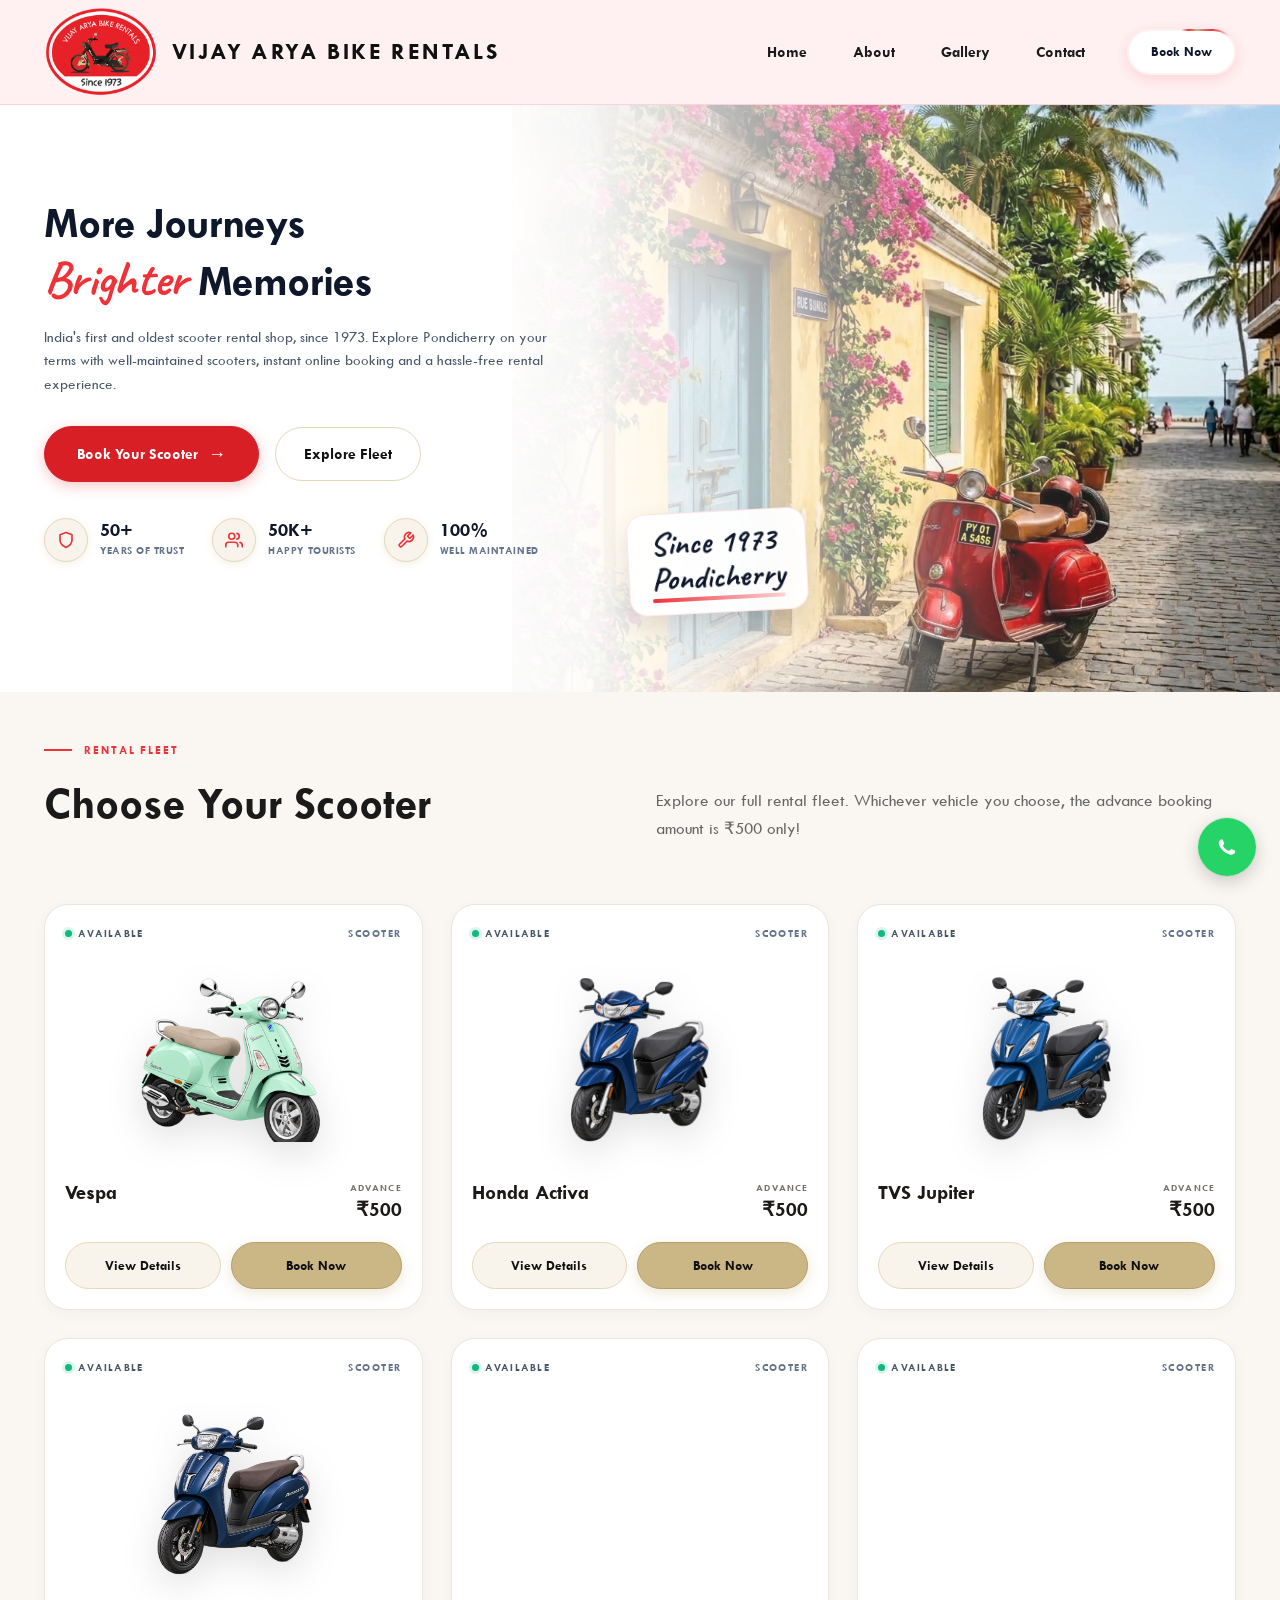
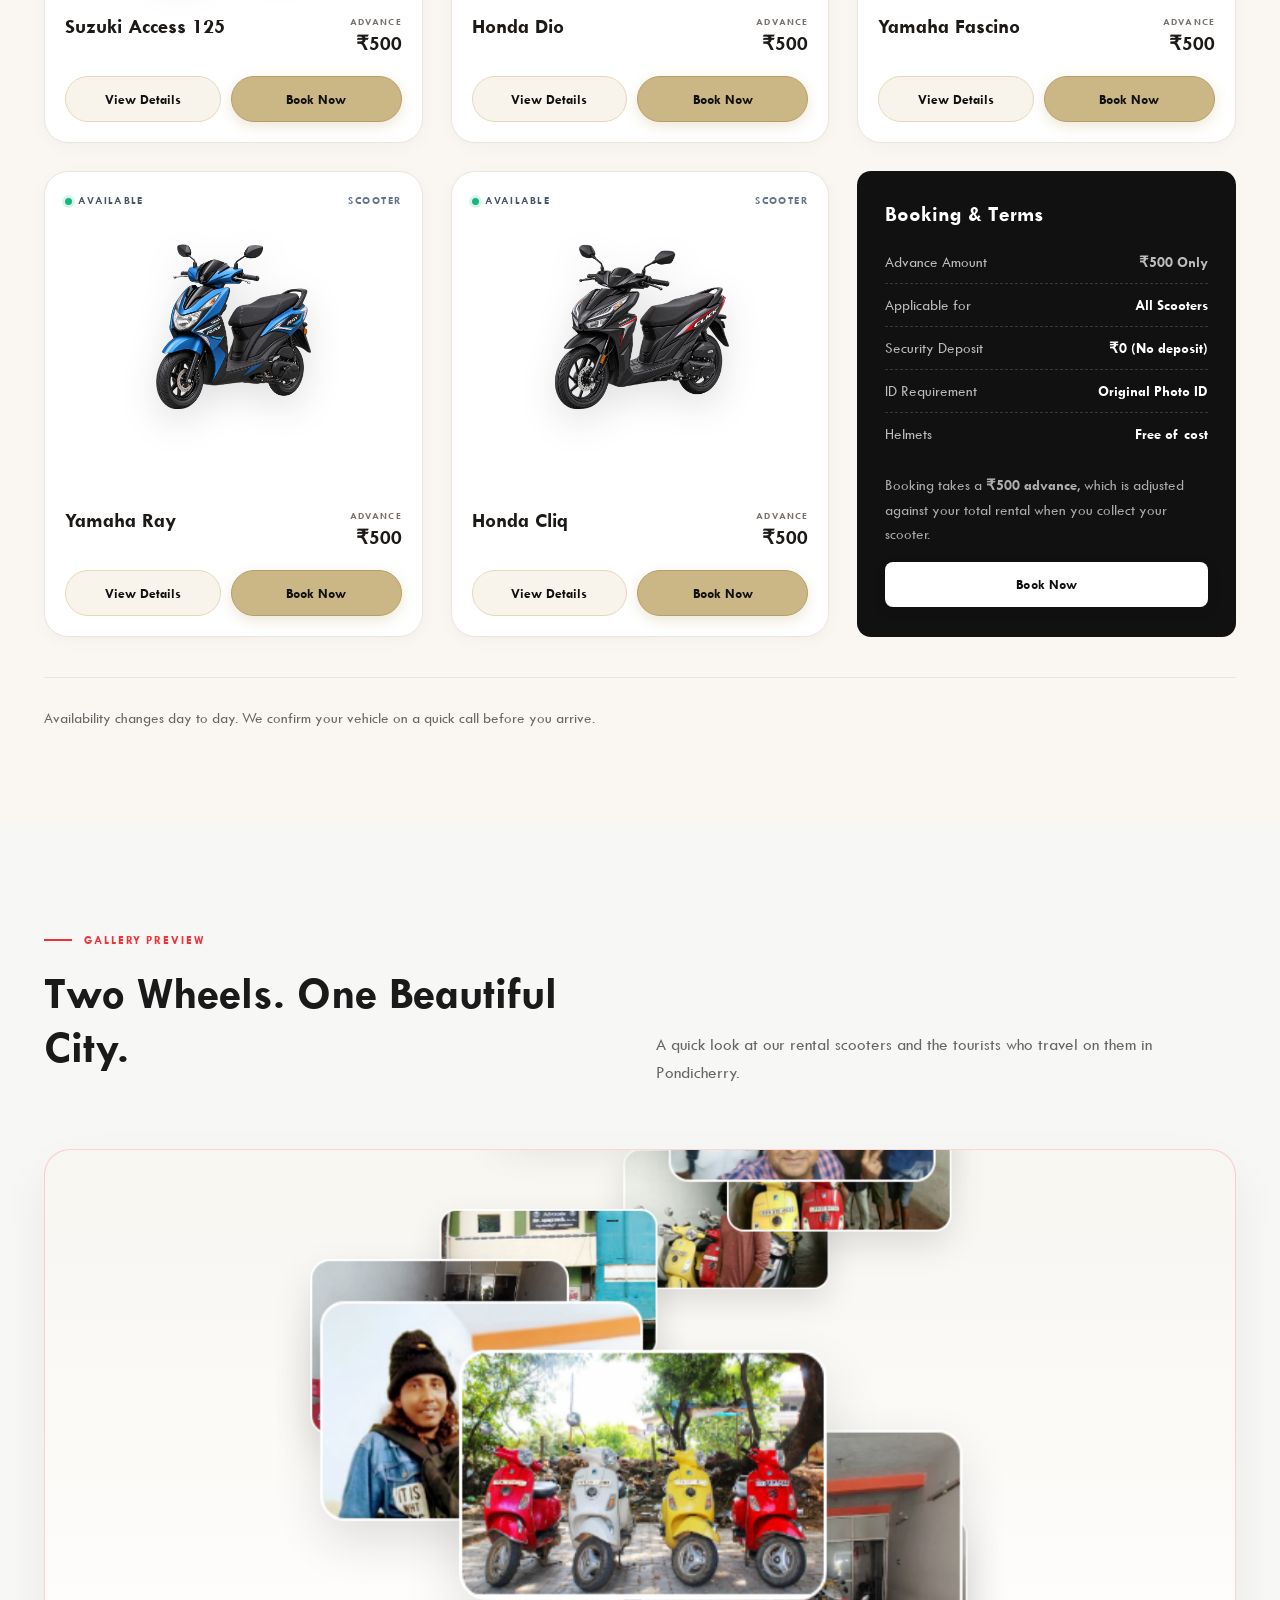
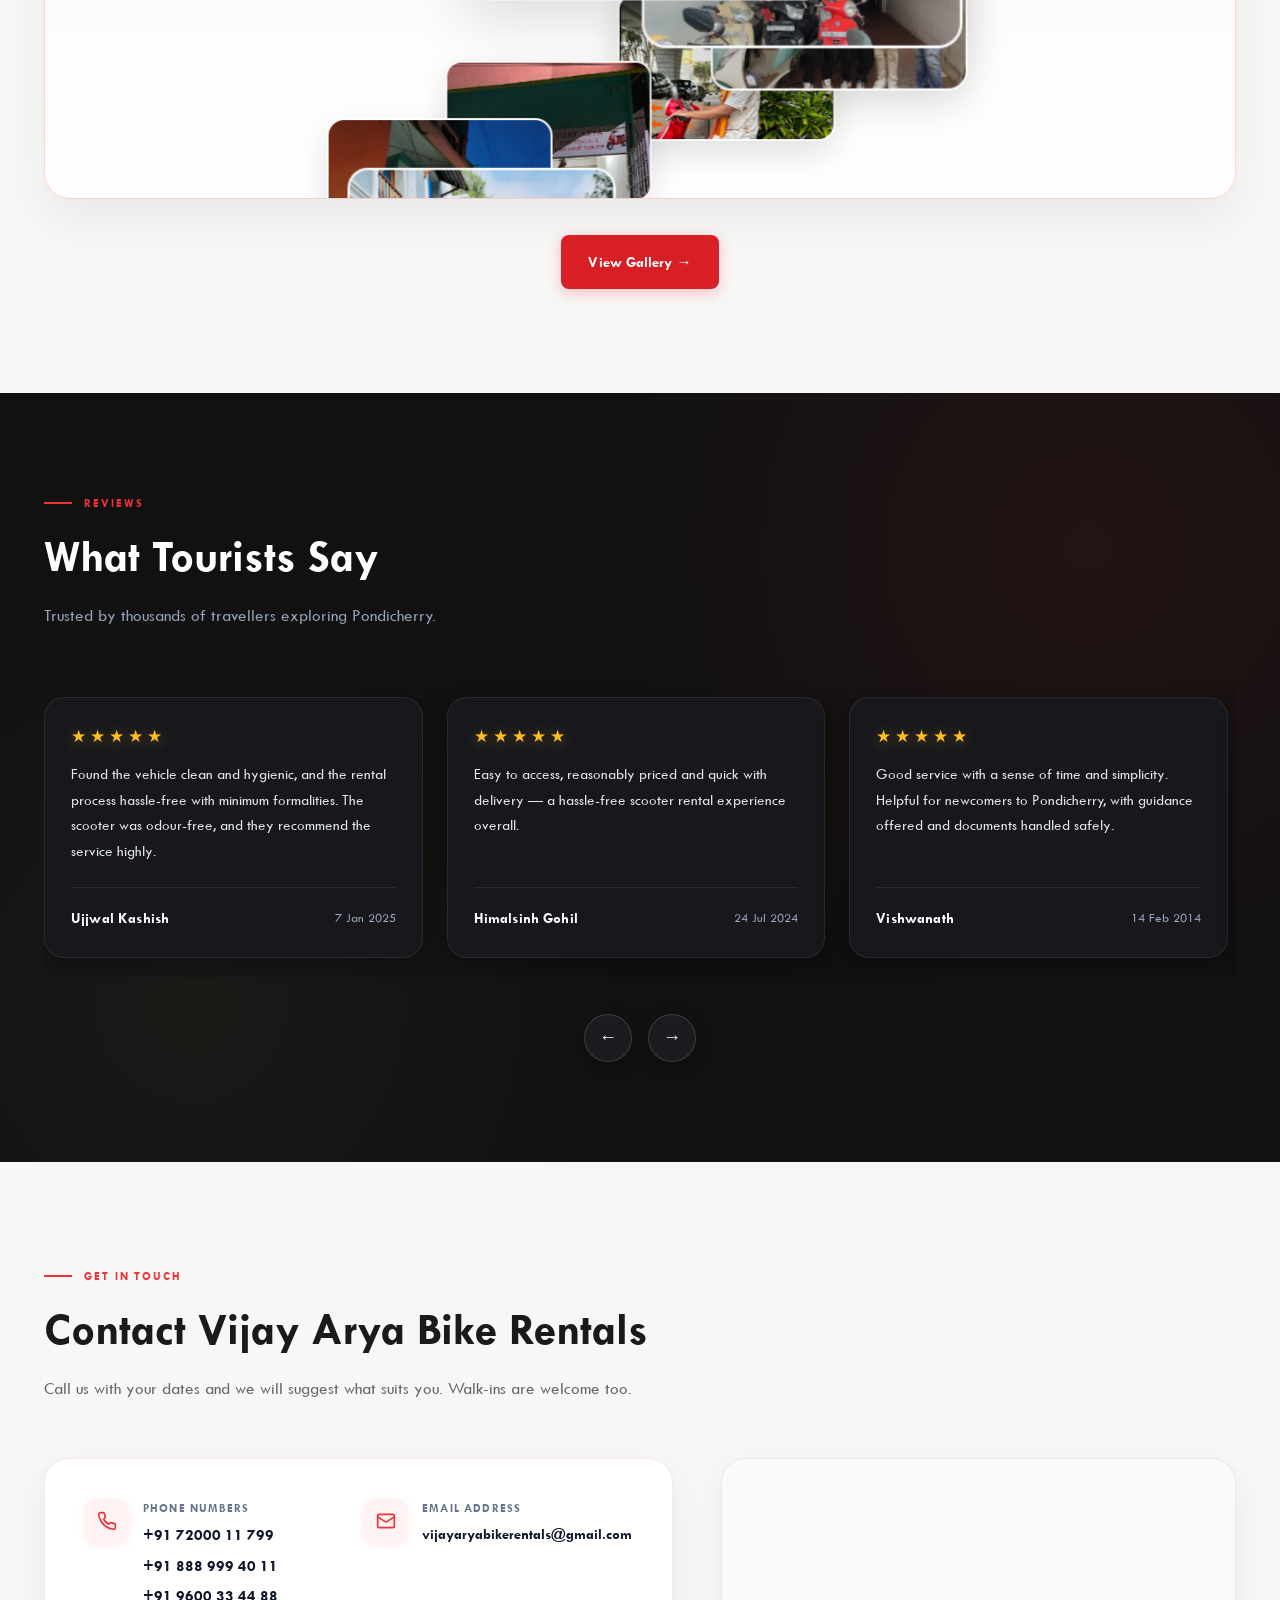
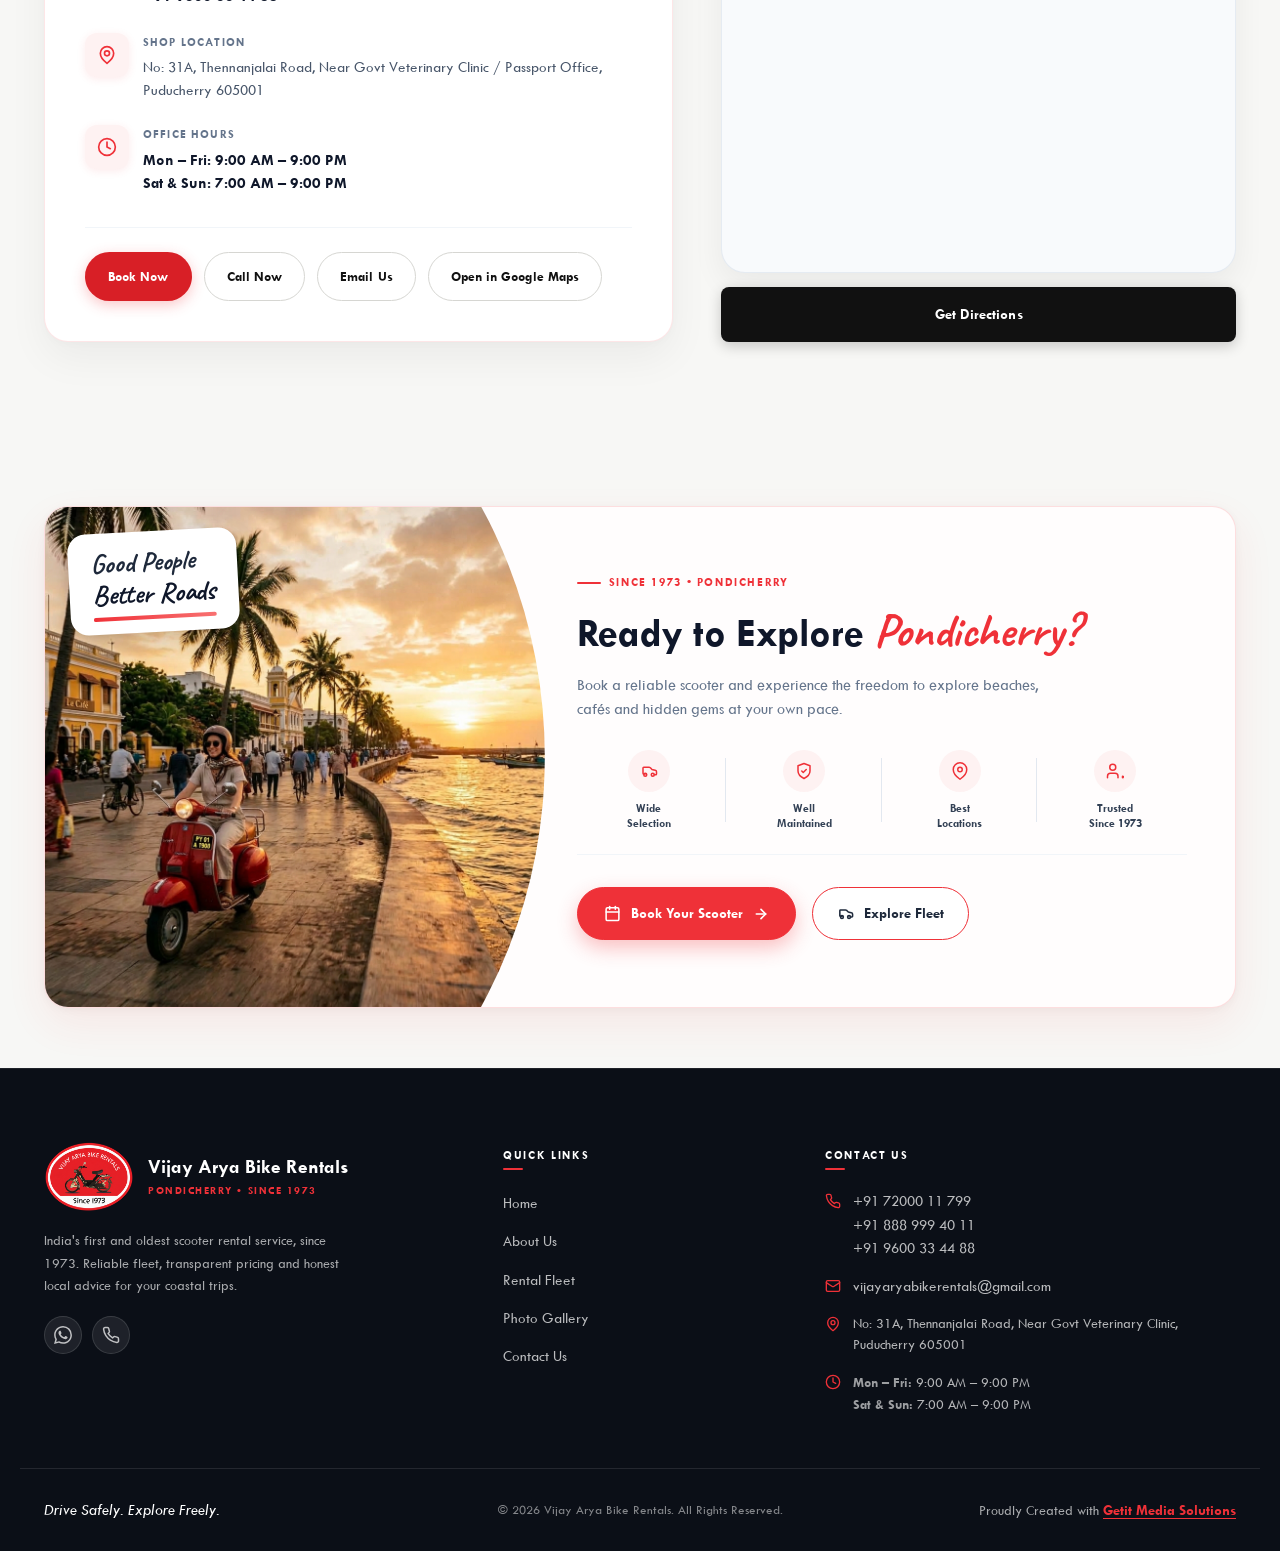
==== index.html @ 71c4e3a9 "conti" ====
<!DOCTYPE html>
<html lang="en">

<head>
  <meta charset="utf-8">
  <meta name="viewport" content="width=device-width, initial-scale=1">
  <title>Vijay Arya Bike Rentals | Scooter Rental in Pondicherry Since 1973</title>
  <meta name="description"
    content="India's first and oldest scooter rental shop, since 1973. Rent well-maintained scooters in Pondicherry with Vijay Arya Bike Rentals — easy rentals, honest rates and local expertise.">
  <meta name="theme-color" content="#EF3138">

  <!-- Favicon: the Vijay Arya logo -->
  <link rel="icon" href="assets/logo/logo.png" type="image/png">
  <link rel="apple-touch-icon" href="assets/logo/logo.png">

  <!-- Open Graph / social -->
  <meta property="og:type" content="website">
  <meta property="og:site_name" content="Vijay Arya Bike Rentals">
  <meta property="og:title" content="Vijay Arya Bike Rentals | Scooter Rental in Pondicherry Since 1973">
  <meta property="og:description"
    content="India's first and oldest scooter rental shop, since 1973. Rent well-maintained scooters in Pondicherry with Vijay Arya Bike Rentals — easy rentals, honest rates and local expertise.">
  <meta property="og:image" content="assets/bikes/2022-06-11.jpg">
  <meta property="og:locale" content="en_IN">
  <meta name="twitter:card" content="summary_large_image">
  <meta name="twitter:title" content="Vijay Arya Bike Rentals | Pondicherry, since 1973">
  <meta name="twitter:description"
    content="Well-maintained scooters for exploring Pondicherry at your own pace.">
  <meta name="twitter:image" content="assets/bikes/2022-06-11.jpg">

  <link rel="preconnect" href="https://fonts.googleapis.com">
  <link rel="preconnect" href="https://fonts.gstatic.com" crossorigin>
  <link
    href="https://fonts.googleapis.com/css2?family=Caveat:wght@600;700&family=Jost:wght@300;400;500;600;700&display=swap"
    rel="stylesheet">
  <link rel="stylesheet" href="css/style.css?v=8.2">
  <script>document.documentElement.className += " js";</script>

  <script type="application/ld+json">
{
  "@context": "https://schema.org",
  "@type": "AutoRental",
  "name": "Vijay Arya Bike Rentals",
  "description": "Scooter rental service in Pondicherry offering scooters and Vespas for daily, weekly and longer rentals. Serving visitors since 1973.",
  "foundingDate": "1973",
  "logo": "assets/logo/logo.png",
  "image": "assets/bikes/2022-06-11.jpg",
  "email": "vijayaryabikerentals@gmail.com",
  "telephone": ["+919600334488", "+917200011799"],
  "hasMap": "https://maps.app.goo.gl/qNWcjq3TyVif53Ld9",
  "priceRange": "INR 500 Advance",
  "currenciesAccepted": "INR",
  "address": {
    "@type": "PostalAddress",
    "streetAddress": "No: 31A, Thennanjalai Road, near the Government Veterinary Clinic / Passport Office",
    "addressLocality": "Puducherry",
    "addressRegion": "Puducherry",
    "postalCode": "605001",
    "addressCountry": "IN"
  },
  "areaServed": { "@type": "City", "name": "Puducherry" },
  "makesOffer": [
    { "@type": "Offer", "name": "Vespa S (Premium) rental advance", "priceCurrency": "INR", "price": "500" },
    { "@type": "Offer", "name": "Vespa rental advance", "priceCurrency": "INR", "price": "500" },
    { "@type": "Offer", "name": "125cc scooter rental advance", "priceCurrency": "INR", "price": "500" },
    { "@type": "Offer", "name": "Standard scooter rental advance", "priceCurrency": "INR", "price": "500" }
  ]
}
</script>
</head>

<body id="top">

  <a class="skip-link" href="#main">Skip to main content</a>

  <!-- ============================ HEADER ============================ -->
  <header class="site-header" id="siteHeader">
    <div class="wrap header-inner">
      <a class="brand" href="#top" aria-label="Vijay Arya Bike Rentals, back to top">
        <img src="assets/logo/logo.png" alt="Vijay Arya Bike Rentals logo" width="142" height="111" class="brand-mark">
        <span class="brand-text">
          <span class="brand-title">VIJAY ARYA BIKE RENTALS</span>
        </span>
      </a>

      <nav class="nav-desktop" aria-label="Primary">
        <ul>
          <li><a href="index.html" class="nav-link is-active">Home</a></li>
          <li><a href="about.html" class="nav-link">About</a></li>
          <li><a href="gallery.html" class="nav-link">Gallery</a></li>
          <li><a href="contact.html" class="nav-link">Contact</a></li>
        </ul>
      </nav>

      <button class="btn btn-sm header-cta js-book" type="button">Book Now</button>

      <button class="hamburger" id="menuToggle" aria-expanded="false" aria-controls="mobileNav"
        aria-label="Open navigation menu">
        <span class="hamburger-box" aria-hidden="true"><span class="hamburger-bar"></span></span>
      </button>
    </div>
  </header>

  <div class="nav-overlay" id="navOverlay" hidden></div>

  <nav class="nav-mobile" id="mobileNav" aria-label="Mobile" hidden>
    <div class="nav-mobile-head">
      <div class="nav-drawer-brand">
        <img src="assets/logo/logo.png" alt="Vijay Arya Bike Rentals logo" width="50" height="39"
          class="nav-drawer-logo">
        <span class="nav-drawer-name">Vijay Arya Bike Rentals</span>
      </div>
      <button class="nav-close" id="menuClose" type="button" aria-label="Close menu">&times;</button>
    </div>

    <div class="nav-mobile-body">
      <ul class="nav-mobile-list">
        <li>
          <a href="index.html" class="nav-link-m is-active">
            <span class="nav-link-m-txt">Home</span>
            <span class="nav-link-m-arrow">&rarr;</span>
          </a>
        </li>
        <li>
          <a href="about.html" class="nav-link-m">
            <span class="nav-link-m-txt">About Us</span>
            <span class="nav-link-m-arrow">&rarr;</span>
          </a>
        </li>
        <li>
          <a href="gallery.html" class="nav-link-m">
            <span class="nav-link-m-txt">Photo Gallery</span>
            <span class="nav-link-m-badge">80+</span>
            <span class="nav-link-m-arrow">&rarr;</span>
          </a>
        </li>
        <li>
          <a href="contact.html" class="nav-link-m">
            <span class="nav-link-m-txt">Contact</span>
            <span class="nav-link-m-arrow">&rarr;</span>
          </a>
        </li>
      </ul>
    </div>

    <div class="nav-mobile-foot">
      <button class="btn btn-red btn-block js-book" type="button">
        <span>Book Your Scooter</span>
        <span class="btn-arrow">&rarr;</span>
      </button>
      <div class="nav-mobile-quick-actions">
        <a class="btn btn-ghost nav-quick-btn" href="tel:+917200011799">
          <svg width="15" height="15" viewBox="0 0 24 24" fill="none" stroke="currentColor" stroke-width="2"
            stroke-linecap="round" stroke-linejoin="round">
            <path
              d="M22 16.92v3a2 2 0 0 1-2.18 2 19.79 19.79 0 0 1-8.63-3.07 19.5 19.5 0 0 1-6-6 19.79 19.79 0 0 1-3.07-8.67A2 2 0 0 1 4.11 2h3a2 2 0 0 1 2 1.72 12.84 12.84 0 0 0 .7 2.81 2 2 0 0 1-.45 2.11L8.09 9.91a16 16 0 0 0 6 6l1.27-1.27a2 2 0 0 1 2.11-.45 12.84 12.84 0 0 0 2.81.7A2 2 0 0 1 22 16.92z">
            </path>
          </svg>
          <span>Call Now</span>
        </a>
        <a class="btn btn-ghost nav-quick-btn" href="https://maps.app.goo.gl/qNWcjq3TyVif53Ld9" target="_blank"
          rel="noopener">
          <svg width="15" height="15" viewBox="0 0 24 24" fill="none" stroke="currentColor" stroke-width="2"
            stroke-linecap="round" stroke-linejoin="round">
            <path d="M21 10c0 7-9 13-9 13s-9-6-9-13a9 9 0 0 1 18 0z"></path>
            <circle cx="12" cy="10" r="3"></circle>
          </svg>
          <span>Directions</span>
        </a>
      </div>
      <div class="nav-drawer-info-strip">
        <span>&#128205; Thennanjalai Rd &middot; Open daily till 9 PM</span>
      </div>
    </div>
  </nav>

  <main id="main" tabindex="-1">

    <!-- ============================ HERO ============================ -->
    <section class="hero-light-banner" aria-labelledby="heroTitle">
      <div class="hero-light-backdrop">
        <img src="assets/banners/hero_pondicherry_vespa.png" alt="Red Vespa scooter parked on Puducherry street"
          class="hero-light-bg-img active" fetchpriority="high" decoding="async">
        <img src="assets/banners/hero-pondicherry-coast.png" alt="Pondicherry Coast" class="hero-light-bg-img"
          fetchpriority="low" decoding="async">
        <img src="assets/banners/hero_1.png" alt="Scooter rental banner 1" class="hero-light-bg-img" fetchpriority="low"
          decoding="async">
        <img src="assets/banners/hero_2.png" alt="Scooter rental banner 2" class="hero-light-bg-img" fetchpriority="low"
          decoding="async">
        <div class="hero-light-fade-overlay" aria-hidden="true"></div>
      </div>

      <div class="wrap hero-light-container">
        <div class="hero-light-content">

          <!-- Main Headline -->
          <h1 id="heroTitle" class="hero-light-headline">
            More Journeys<br>
            <em>Brighter</em> Memories
          </h1>

          <!-- Description Paragraph -->
          <p class="hero-light-sub">
            India's first and oldest scooter rental shop, since 1973. Explore Pondicherry on your terms with
            well-maintained scooters, instant online booking and a hassle-free rental experience.
          </p>

          <!-- Action Buttons -->
          <div class="hero-light-actions">
            <a class="btn-light-red" href="#fleet">
              Book Your Scooter <span class="btn-arrow">&rarr;</span>
            </a>
            <a class="btn-light-outline" href="#fleet">
              Explore Fleet
            </a>
          </div>

          <!-- 3 Horizontal Stat Badges with Red Icon Circles -->
          <div class="hero-light-stats">
            <div class="light-stat-item">
              <div class="stat-ic-circle">
                <svg width="18" height="18" viewBox="0 0 24 24" fill="none" stroke="currentColor" stroke-width="2.2"
                  stroke-linecap="round" stroke-linejoin="round">
                  <path d="M12 22s8-4 8-10V5l-8-3-8 3v7c0 6 8 10 8 10z" />
                </svg>
              </div>
              <div>
                <strong class="light-stat-val">50+</strong>
                <span class="light-stat-lbl">YEARS OF TRUST</span>
              </div>
            </div>

            <div class="light-stat-item">
              <div class="stat-ic-circle">
                <svg width="18" height="18" viewBox="0 0 24 24" fill="none" stroke="currentColor" stroke-width="2.2"
                  stroke-linecap="round" stroke-linejoin="round">
                  <path d="M17 21v-2a4 4 0 0 0-4-4H5a4 4 0 0 0-4 4v2" />
                  <circle cx="9" cy="7" r="4" />
                  <path d="M23 21v-2a4 4 0 0 0-3-3.87" />
                  <path d="M16 3.13a4 4 0 0 1 0 7.75" />
                </svg>
              </div>
              <div>
                <strong class="light-stat-val">50K+</strong>
                <span class="light-stat-lbl">HAPPY TOURISTS</span>
              </div>
            </div>

            <div class="light-stat-item">
              <div class="stat-ic-circle">
                <svg width="18" height="18" viewBox="0 0 24 24" fill="none" stroke="currentColor" stroke-width="2.2"
                  stroke-linecap="round" stroke-linejoin="round">
                  <path
                    d="M14.7 6.3a1 1 0 0 0 0 1.4l1.6 1.6a1 1 0 0 0 1.4 0l3.77-3.77a6 6 0 0 1-7.94 7.94l-6.91 6.91a2.12 2.12 0 0 1-3-3l6.91-6.91a6 6 0 0 1 7.94-7.94l-3.76 3.76z" />
                </svg>
              </div>
              <div>
                <strong class="light-stat-val">100%</strong>
                <span class="light-stat-lbl">WELL MAINTAINED</span>
              </div>
            </div>

          </div>

          <!-- Cursive Tagline Positioned Beside Vespa Scooter -->
          <div class="hero-vespa-tagline-wrap">
            <div class="hero-cursive-tagline">
              <span class="cursive-txt">Since 1973</span>
              <span class="cursive-txt cursive-sub">Pondicherry <span class="red-line-art"></span></span>
            </div>
          </div>
        </div>
      </div>
    </section>

    <!-- ============================ FLEET / RATES ============================ -->
    <section class="section fleet" id="fleet" aria-labelledby="fleetTitle">
      <div class="wrap">
        <div class="section-head section-head-split">
          <div>
            <p class="eyebrow eyebrow-red"><span class="eyebrow-rule"></span>Rental Fleet</p>
            <h2 id="fleetTitle">Choose Your Scooter</h2>
          </div>
          <p class="section-sub">Explore our full rental fleet. Whichever vehicle you choose, the advance booking amount
            is &#8377;500 only!</p>
        </div>

        <!--
      FLEET = exact images from /assets/rentel-bikes/
      Advance booking is fixed at RS. 500 for all vehicles.
    -->
        <div class="fleet-grid">

          <article class="ride-card reveal" data-bike="Vespa" data-rate="500">
            <div class="ride-card-head">
              <span class="status-pill"><span class="status-dot"></span>AVAILABLE</span>
              <span class="cat-tag">SCOOTER</span>
            </div>
            <div class="ride-media">
              <img src="assets/rentel-bikes/vespa_main_view.png" alt="Vespa scooter available for rent" width="260"
                height="160" loading="lazy" decoding="async">
            </div>
            <div class="ride-card-foot">
              <div class="ride-meta">
                <h3 class="ride-name">Vespa</h3>
                <div class="ride-price">
                  <span class="price-label">ADVANCE</span>
                  <strong class="price-val">&#8377;500</strong>
                </div>
              </div>
              <div class="ride-actions">
                <a href="bike-detail.html?id=vespa" class="btn-card-outline">View Details</a>
                <button class="btn-card-dark js-book" type="button" data-bike="Vespa">Book Now</button>
              </div>
            </div>
          </article>

          <article class="ride-card reveal" data-bike="Honda Activa" data-rate="500">
            <div class="ride-card-head">
              <span class="status-pill"><span class="status-dot"></span>AVAILABLE</span>
              <span class="cat-tag">SCOOTER</span>
            </div>
            <div class="ride-media">
              <img src="assets/rentel-bikes/honda_activa_main_view.png" alt="Honda Activa scooter available for rent"
                width="260" height="160" loading="lazy" decoding="async">
            </div>
            <div class="ride-card-foot">
              <div class="ride-meta">
                <h3 class="ride-name">Honda Activa</h3>
                <div class="ride-price">
                  <span class="price-label">ADVANCE</span>
                  <strong class="price-val">&#8377;500</strong>
                </div>
              </div>
              <div class="ride-actions">
                <a href="bike-detail.html?id=honda-activa" class="btn-card-outline">View Details</a>
                <button class="btn-card-dark js-book" type="button" data-bike="Honda Activa">Book Now</button>
              </div>
            </div>
          </article>

          <article class="ride-card reveal" data-bike="TVS Jupiter" data-rate="500">
            <div class="ride-card-head">
              <span class="status-pill"><span class="status-dot"></span>AVAILABLE</span>
              <span class="cat-tag">SCOOTER</span>
            </div>
            <div class="ride-media">
              <img src="assets/rentel-bikes/tvs_jupiter_main_view.png" alt="TVS Jupiter" width="260" height="160"
                loading="lazy" decoding="async">
            </div>
            <div class="ride-card-foot">
              <div class="ride-meta">
                <h3 class="ride-name">TVS Jupiter</h3>
                <div class="ride-price">
                  <span class="price-label">ADVANCE</span>
                  <strong class="price-val">&#8377;500</strong>
                </div>
              </div>
              <div class="ride-actions">
                <a href="bike-detail.html?id=tvs-jupiter" class="btn-card-outline">View Details</a>
                <button class="btn-card-dark js-book" type="button" data-bike="TVS Jupiter">Book Now</button>
              </div>
            </div>
          </article>

          <article class="ride-card reveal" data-bike="Suzuki Access 125" data-rate="500">
            <div class="ride-card-head">
              <span class="status-pill"><span class="status-dot"></span>AVAILABLE</span>
              <span class="cat-tag">SCOOTER</span>
            </div>
            <div class="ride-media">
              <img src="assets/rentel-bikes/suzuki_access_main_view.png" alt="Suzuki Access 125" width="260"
                height="160" loading="lazy" decoding="async">
            </div>
            <div class="ride-card-foot">
              <div class="ride-meta">
                <h3 class="ride-name">Suzuki Access 125</h3>
                <div class="ride-price">
                  <span class="price-label">ADVANCE</span>
                  <strong class="price-val">&#8377;500</strong>
                </div>
              </div>
              <div class="ride-actions">
                <a href="bike-detail.html?id=suzuki-access" class="btn-card-outline">View Details</a>
                <button class="btn-card-dark js-book" type="button" data-bike="Suzuki Access 125">Book Now</button>
              </div>
            </div>
          </article>

          <article class="ride-card reveal" data-bike="Honda Dio" data-rate="500">
            <div class="ride-card-head">
              <span class="status-pill"><span class="status-dot"></span>AVAILABLE</span>
              <span class="cat-tag">SCOOTER</span>
            </div>
            <div class="ride-media">
              <img src="assets/rentel-bikes/dio_main_view.png" alt="Honda Dio" width="260" height="160" loading="lazy"
                decoding="async">
            </div>
            <div class="ride-card-foot">
              <div class="ride-meta">
                <h3 class="ride-name">Honda Dio</h3>
                <div class="ride-price">
                  <span class="price-label">ADVANCE</span>
                  <strong class="price-val">&#8377;500</strong>
                </div>
              </div>
              <div class="ride-actions">
                <a href="bike-detail.html?id=honda-dio" class="btn-card-outline">View Details</a>
                <button class="btn-card-dark js-book" type="button" data-bike="Honda Dio">Book Now</button>
              </div>
            </div>
          </article>

          <article class="ride-card reveal" data-bike="Yamaha Fascino" data-rate="500">
            <div class="ride-card-head">
              <span class="status-pill"><span class="status-dot"></span>AVAILABLE</span>
              <span class="cat-tag">SCOOTER</span>
            </div>
            <div class="ride-media">
              <img src="assets/rentel-bikes/yamaha_fascino_main_view.png" alt="Yamaha Fascino" width="260" height="160"
                loading="lazy" decoding="async">
            </div>
            <div class="ride-card-foot">
              <div class="ride-meta">
                <h3 class="ride-name">Yamaha Fascino</h3>
                <div class="ride-price">
                  <span class="price-label">ADVANCE</span>
                  <strong class="price-val">&#8377;500</strong>
                </div>
              </div>
              <div class="ride-actions">
                <a href="bike-detail.html?id=yamaha-fascino" class="btn-card-outline">View Details</a>
                <button class="btn-card-dark js-book" type="button" data-bike="Yamaha Fascino">Book Now</button>
              </div>
            </div>
          </article>

          <article class="ride-card reveal" data-bike="Yamaha Ray" data-rate="500">
            <div class="ride-card-head">
              <span class="status-pill"><span class="status-dot"></span>AVAILABLE</span>
              <span class="cat-tag">SCOOTER</span>
            </div>
            <div class="ride-media">
              <img src="assets/rentel-bikes/yamaha_ray_main_view.png" alt="Yamaha Ray" width="260" height="160"
                loading="lazy" decoding="async">
            </div>
            <div class="ride-card-foot">
              <div class="ride-meta">
                <h3 class="ride-name">Yamaha Ray</h3>
                <div class="ride-price">
                  <span class="price-label">ADVANCE</span>
                  <strong class="price-val">&#8377;500</strong>
                </div>
              </div>
              <div class="ride-actions">
                <a href="bike-detail.html?id=yamaha-ray" class="btn-card-outline">View Details</a>
                <button class="btn-card-dark js-book" type="button" data-bike="Yamaha Ray">Book Now</button>
              </div>
            </div>
          </article>

          <article class="ride-card reveal" data-bike="Honda Cliq" data-rate="500">
            <div class="ride-card-head">
              <span class="status-pill"><span class="status-dot"></span>AVAILABLE</span>
              <span class="cat-tag">SCOOTER</span>
            </div>
            <div class="ride-media">
              <img src="assets/rentel-bikes/honda_clic_main_view.png" alt="Honda Cliq" width="260" height="160"
                loading="lazy" decoding="async">
            </div>
            <div class="ride-card-foot">
              <div class="ride-meta">
                <h3 class="ride-name">Honda Cliq</h3>
                <div class="ride-price">
                  <span class="price-label">ADVANCE</span>
                  <strong class="price-val">&#8377;500</strong>
                </div>
              </div>
              <div class="ride-actions">
                <a href="bike-detail.html?id=honda-cliq" class="btn-card-outline">View Details</a>
                <button class="btn-card-dark js-book" type="button" data-bike="Honda Cliq">Book Now</button>
              </div>
            </div>
          </article>

          <aside class="ride-note reveal">
            <h3>Booking &amp; Terms</h3>
            <ul class="rate-tiers">
              <li><span>Advance Amount</span><strong>&#8377;500 Only</strong></li>
              <li><span>Applicable for</span><span>All Scooters</span></li>
              <li><span>Security Deposit</span><span>&#8377;0 (No deposit)</span></li>
              <li><span>ID Requirement</span><span>Original Photo ID</span></li>
              <li><span>Helmets</span><span>Free of cost</span></li>
            </ul>
            <p>Booking takes a <strong>&#8377;500 advance</strong>, which is adjusted against your total rental when you
              collect your scooter.</p>
            <button class="btn btn-white btn-sm js-book" type="button">Book Now</button>
          </aside>
        </div>

        <p class="models-note">Availability changes day to day. We confirm your vehicle on a quick call before you
          arrive.</p>

        <!-- Fleet cards come from the vehicles the admin manages (Firestore, or
             browser storage in offline demo mode). -->
        <script>
          (function syncFleet() {
            function render(stored) {
              if (!stored || !Array.isArray(stored) || stored.length === 0) return;

              var grid = document.querySelector('.fleet-grid');
              if (!grid) return;

              var note = grid.querySelector('.ride-note');
              var catLabel = { SCOOTER: 'SCOOTER' };
              var statusLabel = { AVAILABLE: 'AVAILABLE', ON_RENT: 'ON RENT', MAINTENANCE: 'MAINTENANCE' };

              function esc(str) {
                return String(str == null ? '' : str)
                  .replace(/&/g, '&amp;').replace(/</g, '&lt;').replace(/>/g, '&gt;')
                  .replace(/"/g, '&quot;').replace(/'/g, '&#39;');
              }

              // Remove previous ride-cards, keep the Booking & Terms aside
              grid.querySelectorAll('.ride-card').forEach(function (card) { card.remove(); });

              var html = '';
              stored.forEach(function (v) {
                var status = (v.status || 'AVAILABLE').toUpperCase();
                var name = esc(v.name || 'Vehicle');
                var img = v.image || 'assets/logo/logo.png';
                var advance = Number(v.advance) || 500;

                html +=
                  '<article class="ride-card reveal is-in" data-bike="' + name + '" data-rate="' + advance + '">' +
                    '<div class="ride-card-head">' +
                      '<span class="status-pill' + (status !== 'AVAILABLE' ? ' is-unavailable' : '') + '">' +
                        '<span class="status-dot"></span>' + (statusLabel[status] || status) +
                      '</span>' +
                      '<span class="cat-tag">' + (catLabel[v.category] || esc(v.category || '')) + '</span>' +
                    '</div>' +
                    '<div class="ride-media">' +
                      '<img src="' + esc(img) + '" alt="' + name + ' available for rent" width="260" height="160" ' +
                        'loading="lazy" decoding="async" onerror="this.src=\'assets/logo/logo.png\'">' +
                    '</div>' +
                    '<div class="ride-card-foot">' +
                      '<div class="ride-meta">' +
                        '<h3 class="ride-name">' + name + '</h3>' +
                        '<div class="ride-price">' +
                          '<span class="price-label">ADVANCE</span>' +
                          '<strong class="price-val">&#8377;' + advance + '</strong>' +
                        '</div>' +
                      '</div>' +
                      '<div class="ride-actions">' +
                        '<a href="bike-detail.html?id=' + encodeURIComponent(v.id || '') + '" class="btn-card-outline">View Details</a>' +
                        (status === 'AVAILABLE'
                          ? '<button class="btn-card-dark js-book" type="button" data-bike="' + name + '">Book Now</button>'
                          : '<button class="btn-card-dark" type="button" disabled style="opacity:.5;cursor:not-allowed;">Unavailable</button>') +
                      '</div>' +
                    '</div>' +
                  '</article>';
              });

              if (note) {
                note.insertAdjacentHTML('beforebegin', html);
              } else {
                grid.insertAdjacentHTML('beforeend', html);
              }
            }

            // Expose render globally so the Firebase bootstrap can connect it
            window.syncLiveFleet = render;

            // ── Deferred Firebase connection ──
            // Firebase SDK loads AFTER this inline script, so DataService
            // is not yet available. We render from localStorage immediately,
            // and the bootstrap <script> at the bottom calls
            // window._connectLiveFleet() once DataService is ready.
            window._connectLiveFleet = function () {
              if (window.DataService) {
                window.DataService.watchFleet(render);
              }
            };

            // Instant render from localStorage cache (no waiting for Firebase)
            try {
              var saved = JSON.parse(localStorage.getItem("vijay_arya_fleet") || "null");
              if (saved && saved.length) render(saved);
            } catch (e) {}
          })();
        </script>
      </div>
    </section>

    <!-- ============================ GALLERY PREVIEW ============================ -->
    <section class="section section-tint gallery" id="gallery" aria-labelledby="galTitle">
      <div class="wrap">
        <div class="section-head section-head-split">
          <div>
            <p class="eyebrow eyebrow-red"><span class="eyebrow-rule"></span>Gallery Preview</p>
            <h2 id="galTitle">Two Wheels. One Beautiful City.</h2>
          </div>
          <p class="section-sub">A quick look at our rental scooters and the tourists who travel on them in Pondicherry.</p>
        </div>

        <!-- 3D Infinite Spiral Gallery Component (React Bits Adaptation) -->
        <div class="infinite-spiral-wrapper">
          <div class="infinite-spiral" id="infiniteSpiral">
            <div class="infinite-spiral__stage" id="spiralStage" role="list" aria-label="Infinite spiral gallery">

              <button class="infinite-spiral__item gal-item" type="button" data-gal="0" role="listitem">
                <img class="infinite-spiral__image" src="assets/gallery/2022-06-11.jpg"
                  alt="Vespas under trees in Pondicherry" loading="eager">
              </button>

              <button class="infinite-spiral__item gal-item" type="button" data-gal="1" role="listitem">
                <img class="infinite-spiral__image" src="assets/gallery/2021-12-21.jpg"
                  alt="Scooters inside Vijay Arya garage" loading="eager">
              </button>

              <button class="infinite-spiral__item gal-item" type="button" data-gal="2" role="listitem">
                <img class="infinite-spiral__image" src="assets/gallery/2024-01-01.jpg"
                  alt="Happy tourists receiving their rental scooter" loading="eager">
              </button>

              <button class="infinite-spiral__item gal-item" type="button" data-gal="3" role="listitem">
                <img class="infinite-spiral__image"
                  src="assets/gallery/Vijay%20Arya%20Bike%20Rental%20in%20Pondicherry.JPG" alt="Pondicherry shopfront"
                  loading="eager">
              </button>

              <button class="infinite-spiral__item gal-item" type="button" data-gal="4" role="listitem">
                <img class="infinite-spiral__image" src="assets/gallery/2023-01-31.jpg"
                  alt="Tourists exploring Pondicherry streets" loading="eager">
              </button>

              <button class="infinite-spiral__item gal-item" type="button" data-gal="5" role="listitem">
                <img class="infinite-spiral__image" src="assets/gallery/2023-09-18.jpg" alt="Red Vespa scooter parked"
                  loading="eager">
              </button>

              <button class="infinite-spiral__item gal-item" type="button" data-gal="6" role="listitem">
                <img class="infinite-spiral__image" src="assets/gallery/2023-11-24.jpg" alt="Travellers setting off"
                  loading="eager">
              </button>

              <button class="infinite-spiral__item gal-item" type="button" data-gal="7" role="listitem">
                <img class="infinite-spiral__image" src="assets/gallery/2024-03-09.jpg"
                  alt="Scooter on a Pondicherry street" loading="eager">
              </button>

              <button class="infinite-spiral__item gal-item" type="button" data-gal="8" role="listitem">
                <img class="infinite-spiral__image" src="assets/gallery/2018-01-30.jpg" alt="Happy rental customers"
                  loading="eager">
              </button>

              <button class="infinite-spiral__item gal-item" type="button" data-gal="9" role="listitem">
                <img class="infinite-spiral__image" src="assets/gallery/2018-07-24.jpg" alt="Pondicherry coastal avenue"
                  loading="eager">
              </button>

              <button class="infinite-spiral__item gal-item" type="button" data-gal="10" role="listitem">
                <img class="infinite-spiral__image" src="assets/gallery/2018-09-08.jpg"
                  alt="Yamaha Fascino scooter rental" loading="eager">
              </button>

              <button class="infinite-spiral__item gal-item" type="button" data-gal="11" role="listitem">
                <img class="infinite-spiral__image" src="assets/gallery/2018-09-23.jpg"
                  alt="Group of friends renting scooters" loading="eager">
              </button>

              <button class="infinite-spiral__item gal-item" type="button" data-gal="12" role="listitem">
                <img class="infinite-spiral__image" src="assets/gallery/2018-10-02.jpg" alt="French Quarter streets"
                  loading="eager">
              </button>

              <button class="infinite-spiral__item gal-item" type="button" data-gal="13" role="listitem">
                <img class="infinite-spiral__image" src="assets/gallery/2018-11-06.jpg" alt="Honda Activa scooter"
                  loading="eager">
              </button>

              <button class="infinite-spiral__item gal-item" type="button" data-gal="14" role="listitem">
                <img class="infinite-spiral__image" src="assets/gallery/20190823_102403.jpg"
                  alt="Travellers with a rental scooter" loading="eager">
              </button>

              <button class="infinite-spiral__item gal-item" type="button" data-gal="15" role="listitem">
                <img class="infinite-spiral__image" src="assets/gallery/2021-12-23.jpg"
                  alt="Yellow Vespa ready to go" loading="eager">
              </button>

            </div>
          </div>
        </div>




        <div style="text-align: center; margin-top: 36px;">
          <a class="btn btn-red" href="gallery.html">View Gallery &rarr;</a>
        </div>
      </div>
    </section>

    <!-- ============================ TESTIMONIALS ============================ -->
    <section class="section section-dark testimonials" aria-labelledby="testTitle">
      <div class="wrap">
        <div class="section-head">
          <p class="eyebrow eyebrow-red"><span class="eyebrow-rule"></span>Reviews</p>
          <h2 id="testTitle">What Tourists Say</h2>
          <p class="section-sub">Trusted by thousands of travellers exploring Pondicherry.</p>
        </div>

        <div class="test-scroller" id="testScroller" tabindex="0" role="region"
          aria-label="Customer feedback, scrollable">
          <article class="test-card">
            <p class="stars" role="img" aria-label="Rated 5 out of 5">&#9733;&#9733;&#9733;&#9733;&#9733;</p>
            <p class="test-body">Found the vehicle clean and hygienic, and the rental process hassle-free with minimum
              formalities. The scooter was odour-free, and they recommend the service highly.</p>
            <p class="test-meta"><span class="test-name">Ujjwal Kashish</span><span class="test-date">7 Jan 2025</span>
            </p>
          </article>
          <article class="test-card">
            <p class="stars" role="img" aria-label="Rated 5 out of 5">&#9733;&#9733;&#9733;&#9733;&#9733;</p>
            <p class="test-body">Easy to access, reasonably priced and quick with delivery &mdash; a hassle-free scooter
              rental experience overall.</p>
            <p class="test-meta"><span class="test-name">Himalsinh Gohil</span><span class="test-date">24 Jul
                2024</span></p>
          </article>
          <article class="test-card">
            <p class="stars" role="img" aria-label="Rated 5 out of 5">&#9733;&#9733;&#9733;&#9733;&#9733;</p>
            <p class="test-body">Good service with a sense of time and simplicity. Helpful for newcomers to Pondicherry,
              with guidance offered and documents handled safely.</p>
            <p class="test-meta"><span class="test-name">Vishwanath</span><span class="test-date">14 Feb 2014</span></p>
          </article>
          <article class="test-card">
            <p class="stars" role="img" aria-label="Rated 5 out of 5">&#9733;&#9733;&#9733;&#9733;&#9733;</p>
            <p class="test-body">Well-maintained vehicles in superb condition, with rent that felt reasonable.</p>
            <p class="test-meta"><span class="test-name">Mr Mehta</span><span class="test-date">6 Sep 2021</span></p>
          </article>
          <article class="test-card">
            <p class="stars" role="img" aria-label="Rated 5 out of 5">&#9733;&#9733;&#9733;&#9733;&#9733;</p>
            <p class="test-body">Courteous, professional, flexible and economical, with a helpful briefing about
              Pondicherry when the vehicle was issued.</p>
            <p class="test-meta"><span class="test-name">Mayur Kothari</span><span class="test-date">1 Jan 2021</span>
            </p>
          </article>
          <article class="test-card">
            <p class="stars" role="img" aria-label="Rated 5 out of 5">&#9733;&#9733;&#9733;&#9733;&#9733;</p>
            <p class="test-body">Terms and conditions were explained clearly, and the team suggested how to plan a
              Pondicherry trip and recommended good places to eat.</p>
            <p class="test-meta"><span class="test-name">Guru Prakash</span><span class="test-date">19 Aug 2019</span>
            </p>
          </article>
          <article class="test-card">
            <p class="stars" role="img" aria-label="Rated 5 out of 5">&#9733;&#9733;&#9733;&#9733;&#9733;</p>
            <p class="test-body">They provide a map along with information about food spots and places to visit, and the
              scooters were in good condition.</p>
            <p class="test-meta"><span class="test-name">Surendra Jangid</span><span class="test-date">29 Jan
                2018</span></p>
          </article>
          <article class="test-card">
            <p class="stars" role="img" aria-label="Rated 5 out of 5">&#9733;&#9733;&#9733;&#9733;&#9733;</p>
            <p class="test-body">Excellent staff behaviour. Some scooters were brand new and the others in very good
              condition, and the owner also helped with local travel tips.</p>
            <p class="test-meta"><span class="test-name">Abhishek Nayak</span><span class="test-date">4 Apr 2017</span>
            </p>
          </article>
        </div>

        <div class="test-controls">
          <button class="test-nav" id="testPrev" type="button" aria-label="Previous reviews">&#8592;</button>
          <button class="test-nav" id="testNext" type="button" aria-label="Next reviews">&#8594;</button>
        </div>
      </div>
    </section>

    <!-- ============================ CONTACT + MAP ============================ -->
    <section class="section section-tint contact" id="contact" aria-labelledby="contactTitle">
      <div class="wrap">
        <div class="section-head">
          <p class="eyebrow eyebrow-red"><span class="eyebrow-rule"></span>Get in touch</p>
          <h2 id="contactTitle">Contact Vijay Arya Bike Rentals</h2>
          <p class="section-sub">Call us with your dates and we will suggest what suits you. Walk-ins are welcome too.
          </p>
        </div>

        <div class="contact-grid">
          <div class="contact-card">
            <div class="contact-items-grid">
              <!-- Phone -->
              <div class="contact-item">
                <div class="contact-icon">
                  <svg width="20" height="20" viewBox="0 0 24 24" fill="none" stroke="currentColor" stroke-width="2"
                    stroke-linecap="round" stroke-linejoin="round">
                    <path
                      d="M22 16.92v3a2 2 0 0 1-2.18 2 19.79 19.79 0 0 1-8.63-3.07 19.5 19.5 0 0 1-6-6 19.79 19.79 0 0 1-3.07-8.67A2 2 0 0 1 4.11 2h3a2 2 0 0 1 2 1.72 12.84 12.84 0 0 0 .7 2.81 2 2 0 0 1-.45 2.11L8.09 9.91a16 16 0 0 0 6 6l1.27-1.27a2 2 0 0 1 2.11-.45 12.84 12.84 0 0 0 2.81.7A2 2 0 0 1 22 16.92z">
                    </path>
                  </svg>
                </div>
                <div class="contact-item-info">
                  <span class="contact-label">Phone Numbers</span>
                  <div class="phone-numbers-wrap">
                    <a href="tel:+917200011799" class="phone-link">+91 72000 11 799</a>
                    <a href="tel:+918889994011" class="phone-link">+91 888 999 40 11</a>
                    <a href="https://wa.me/919600334488" target="_blank" rel="noopener" class="phone-link">+91 9600 33 44 88</a>
                  </div>
                </div>
              </div>

              <!-- Email -->
              <div class="contact-item">
                <div class="contact-icon">
                  <svg width="20" height="20" viewBox="0 0 24 24" fill="none" stroke="currentColor" stroke-width="2"
                    stroke-linecap="round" stroke-linejoin="round">
                    <rect width="20" height="16" x="2" y="4" rx="2"></rect>
                    <path d="m22 7-8.97 5.7a1.94 1.94 0 0 1-2.06 0L2 7"></path>
                  </svg>
                </div>
                <div class="contact-item-info">
                  <span class="contact-label">Email Address</span>
                  <div class="contact-value">
                    <a href="mailto:vijayaryabikerentals@gmail.com" class="phone-link"
                      style="font-size:14.5px;">vijayaryabikerentals@gmail.com</a>
                  </div>
                </div>
              </div>

              <!-- Address -->
              <div class="contact-item contact-item-full">
                <div class="contact-icon">
                  <svg width="20" height="20" viewBox="0 0 24 24" fill="none" stroke="currentColor" stroke-width="2"
                    stroke-linecap="round" stroke-linejoin="round">
                    <path d="M20 10c0 6-8 12-8 12s-8-6-8-12a8 8 0 0 1 16 0Z"></path>
                    <circle cx="12" cy="10" r="3"></circle>
                  </svg>
                </div>
                <div class="contact-item-info">
                  <span class="contact-label">Shop Location</span>
                  <address class="address-text">
                    No: 31A, Thennanjalai Road, Near Govt Veterinary Clinic / Passport Office, Puducherry 605001
                  </address>
                </div>
              </div>

              <!-- Hours -->
              <div class="contact-item contact-item-full">
                <div class="contact-icon">
                  <svg width="20" height="20" viewBox="0 0 24 24" fill="none" stroke="currentColor" stroke-width="2"
                    stroke-linecap="round" stroke-linejoin="round">
                    <circle cx="12" cy="12" r="10"></circle>
                    <polyline points="12 6 12 12 16 14"></polyline>
                  </svg>
                </div>
                <div class="contact-item-info">
                  <span class="contact-label">Office Hours</span>
                  <div class="contact-value">
                    Mon &ndash; Fri: 9:00 AM &ndash; 9:00 PM<br>Sat &amp; Sun: 7:00 AM &ndash; 9:00 PM
                  </div>
                </div>
              </div>
            </div>

            <div class="contact-actions">
              <button class="btn btn-red js-book" type="button">Book Now</button>
              <a class="btn btn-outline" href="tel:+917200011799">Call Now</a>
              <a class="btn btn-outline" href="mailto:vijayaryabikerentals@gmail.com">Email Us</a>
              <a class="btn btn-outline" href="https://maps.app.goo.gl/qNWcjq3TyVif53Ld9" target="_blank"
                rel="noopener">Open in Google Maps</a>
            </div>
          </div>

          <div class="contact-map">
            <div class="map-frame">
              <iframe title="Map showing Vijay Arya Bike Rentals, Thennanjalai Road, Puducherry"
                src="https://www.google.com/maps?q=Vijay+Arya+Bike+Rentals%2C+Thennanjalai+Road%2C+Puducherry+605001&output=embed"
                loading="lazy" referrerpolicy="no-referrer-when-downgrade"></iframe>
            </div>
            <a class="btn btn-dark btn-block" href="https://maps.app.goo.gl/qNWcjq3TyVif53Ld9" target="_blank"
              rel="noopener">Get Directions</a>
          </div>
        </div>
      </div>
    </section>

    <!-- ============================ REFERENCE MATCHED CTA BANNER ============================ -->
    <section class="cta-ref-section" aria-labelledby="ctaRefTitle">
      <div class="wrap">
        <div class="cta-ref-card">

          <!-- Left Vehicle Photo with Curved Mask -->
          <div class="cta-ref-media">
            <img src="assets/images/cta_banner_bg.png" alt="Scooter on a Pondicherry street" loading="lazy"
              decoding="async">
            <div class="cta-ref-badge">
              <span class="cta-ref-badge-sub">Good People</span>
              <strong class="cta-ref-badge-main">Better Roads</strong>
            </div>
          </div>

          <!-- Right Content Area -->
          <div class="cta-ref-content">
            <div class="cta-ref-eyebrow">
              <span class="cta-ref-dash"></span>
              <span>SINCE 1973 &bull; PONDICHERRY</span>
            </div>

            <h2 id="ctaRefTitle" class="cta-ref-heading">
              Ready to Explore <em class="cta-ref-red">Pondicherry?</em>
            </h2>

            <p class="cta-ref-desc">
              Book a reliable scooter and experience the freedom to explore beaches, cafés and hidden gems at
              your own pace.
            </p>

            <!-- Four Feature Points -->
            <div class="cta-ref-features">
              <div class="cta-ref-feat">
                <div class="cta-ref-feat-icon">
                  <svg width="18" height="18" viewBox="0 0 24 24" fill="none" stroke="currentColor" stroke-width="2"
                    stroke-linecap="round" stroke-linejoin="round">
                    <path
                      d="M19 17h2c.6 0 1-.4 1-1v-3c0-.9-.7-1.7-1.5-1.9C18.7 10.6 16 10 16 10s-1.3-1.4-2.2-2.3c-.5-.4-1.1-.7-1.8-.7H5c-.6 0-1 .4-1 1v7c0 .6.4 1 1 1h2">
                    </path>
                    <circle cx="7" cy="17" r="2"></circle>
                    <circle cx="17" cy="17" r="2"></circle>
                  </svg>
                </div>
                <div class="cta-ref-feat-text">Wide<br>Selection</div>
              </div>
              <div class="cta-ref-feat">
                <div class="cta-ref-feat-icon">
                  <svg width="18" height="18" viewBox="0 0 24 24" fill="none" stroke="currentColor" stroke-width="2"
                    stroke-linecap="round" stroke-linejoin="round">
                    <path d="M12 22s8-4 8-10V5l-8-3-8 3v7c0 6 8 10 8 10z"></path>
                    <path d="m9 12 2 2 4-4"></path>
                  </svg>
                </div>
                <div class="cta-ref-feat-text">Well<br>Maintained</div>
              </div>
              <div class="cta-ref-feat">
                <div class="cta-ref-feat-icon">
                  <svg width="18" height="18" viewBox="0 0 24 24" fill="none" stroke="currentColor" stroke-width="2"
                    stroke-linecap="round" stroke-linejoin="round">
                    <path d="M21 10c0 7-9 13-9 13s-9-6-9-13a9 9 0 0 1 18 0z"></path>
                    <circle cx="12" cy="10" r="3"></circle>
                  </svg>
                </div>
                <div class="cta-ref-feat-text">Best<br>Locations</div>
              </div>
              <div class="cta-ref-feat">
                <div class="cta-ref-feat-icon">
                  <svg width="18" height="18" viewBox="0 0 24 24" fill="none" stroke="currentColor" stroke-width="2"
                    stroke-linecap="round" stroke-linejoin="round">
                    <path d="M16 21v-2a4 4 0 0 0-4-4H6a4 4 0 0 0-4 4v2"></path>
                    <circle cx="9" cy="7" r="4"></circle>
                    <path d="M22 21v-2a4 4 0 0 1 0 7.75"></path>
                  </svg>
                </div>
                <div class="cta-ref-feat-text">Trusted<br>Since 1973</div>
              </div>
            </div>

            <!-- Two CTA Buttons -->
            <div class="cta-ref-actions">
              <button class="btn-ref-primary js-book" type="button">
                <svg width="17" height="17" viewBox="0 0 24 24" fill="none" stroke="currentColor" stroke-width="2.2"
                  stroke-linecap="round" stroke-linejoin="round" aria-hidden="true">
                  <rect x="3" y="4" width="18" height="18" rx="2" ry="2"></rect>
                  <line x1="16" y1="2" x2="16" y2="6"></line>
                  <line x1="8" y1="2" x2="8" y2="6"></line>
                  <line x1="3" y1="10" x2="21" y2="10"></line>
                </svg>
                <span>Book Your Scooter</span>
                <svg class="btn-ref-arrow" width="16" height="16" viewBox="0 0 24 24" fill="none" stroke="currentColor"
                  stroke-width="2.5" stroke-linecap="round" stroke-linejoin="round" aria-hidden="true">
                  <path d="M5 12h14"></path>
                  <path d="M12 5l7 7-7 7"></path>
                </svg>
              </button>
              <a class="btn-ref-outline" href="index.html#models">
                <svg width="17" height="17" viewBox="0 0 24 24" fill="none" stroke="currentColor" stroke-width="2.2"
                  stroke-linecap="round" stroke-linejoin="round" aria-hidden="true">
                  <path
                    d="M19 17h2c.6 0 1-.4 1-1v-3c0-.9-.7-1.7-1.5-1.9C18.7 10.6 16 10 16 10s-1.3-1.4-2.2-2.3c-.5-.4-1.1-.7-1.8-.7H5c-.6 0-1 .4-1 1v7c0 .6.4 1 1 1h2">
                  </path>
                  <circle cx="7" cy="17" r="2"></circle>
                  <circle cx="17" cy="17" r="2"></circle>
                </svg>
                <span>Explore Fleet</span>
              </a>
            </div>

          </div>
        </div>
      </div>
    </section>

  </main>

  <!-- ============================ FOOTER ============================ -->
  <!-- ============================ FOOTER ============================ -->
  <footer class="site-footer">
    <div class="wrap footer-grid">

      <!-- Col 1: Brand Info -->
      <div class="footer-brand">
        <div class="footer-brand-head">
          <img src="assets/logo/logo.png" alt="Vijay Arya Bike Rentals logo" width="142" height="111" loading="lazy">
          <div>
            <p class="footer-name">Vijay Arya Bike Rentals</p>
            <p class="footer-sub">PONDICHERRY &bull; SINCE 1973</p>
          </div>
        </div>
        <p class="footer-desc">
          India's first and oldest scooter rental service, since 1973. Reliable fleet, transparent pricing and honest local advice for your coastal trips.
        </p>
        <div class="footer-socials">
          <a href="https://wa.me/919600334488" target="_blank" rel="noopener" aria-label="WhatsApp"
            class="footer-social-btn">
            <svg width="18" height="18" viewBox="0 0 24 24" fill="currentColor">
              <path
                d="M17.472 14.382c-.297-.149-1.758-.867-2.03-.967-.273-.099-.471-.148-.67.15-.197.297-.767.966-.94 1.164-.173.199-.347.223-.644.075-.297-.15-1.255-.463-2.39-1.475-.883-.788-1.48-1.761-1.653-2.059-.173-.297-.018-.458.13-.606.134-.133.298-.347.446-.52.149-.174.198-.298.298-.497.099-.198.05-.371-.025-.52-.075-.149-.669-1.612-.916-2.207-.242-.579-.487-.501-.669-.51l-.57-.01c-.198 0-.52.074-.792.372s-1.04 1.016-1.04 2.479 1.065 2.876 1.213 3.074c.149.198 2.095 3.2 5.076 4.487.709.306 1.263.489 1.694.626.712.226 1.36.194 1.872.118.571-.085 1.758-.719 2.006-1.413.248-.695.248-1.29.173-1.414-.074-.124-.272-.198-.57-.347m-5.421 7.419h-.006a9.87 9.87 0 01-5.031-1.378l-.361-.214-3.741.982.998-3.648-.235-.374a9.86 9.86 0 01-1.51-5.26c.001-5.45 4.436-9.884 9.888-9.884 2.64 0 5.122 1.03 6.988 2.898a9.825 9.825 0 012.893 6.99c-.002 5.45-4.437 9.884-9.885 9.884m8.413-18.297A11.815 11.815 0 0012.05 0C5.495 0 .16 5.335.157 11.892c0 2.096.547 4.142 1.588 5.945L.057 24l6.305-1.654a11.882 11.882 0 005.683 1.448h.005c6.554 0 11.89-5.335 11.893-11.893a11.821 11.821 0 00-3.48-8.413Z" />
            </svg>
          </a>
          <a href="tel:+917200011799" aria-label="Call Us" class="footer-social-btn">
            <svg width="18" height="18" viewBox="0 0 24 24" fill="none" stroke="currentColor" stroke-width="2"
              stroke-linecap="round" stroke-linejoin="round">
              <path
                d="M22 16.92v3a2 2 0 0 1-2.18 2 19.79 19.79 0 0 1-8.63-3.07 19.5 19.5 0 0 1-6-6 19.79 19.79 0 0 1-3.07-8.67A2 2 0 0 1 4.11 2h3a2 2 0 0 1 2 1.72 12.84 12.84 0 0 0 .7 2.81 2 2 0 0 1-.45 2.11L8.09 9.91a16 16 0 0 0 6 6l1.27-1.27a2 2 0 0 1 2.11-.45 12.84 12.84 0 0 0 2.81.7A2 2 0 0 1 22 16.92z">
              </path>
            </svg>
          </a>

        </div>
      </div>

      <!-- Col 2: Quick Links -->
      <nav class="footer-links" aria-label="Footer Quick Links">
        <h3>Quick Links</h3>
        <ul>
          <li><a href="index.html">Home</a></li>
          <li><a href="about.html">About Us</a></li>
          <li><a href="index.html#fleet">Rental Fleet</a></li>
          <li><a href="gallery.html">Photo Gallery</a></li>
          <li><a href="contact.html">Contact Us</a></li>
        </ul>
      </nav>



      <!-- Col 4: Contact Info with SVG Icons -->
      <div class="footer-contact">
        <h3>Contact Us</h3>
        <ul class="footer-contact-list">
          <li>
            <svg class="footer-icon" width="16" height="16" viewBox="0 0 24 24" fill="none" stroke="currentColor"
              stroke-width="2" stroke-linecap="round" stroke-linejoin="round">
              <path
                d="M22 16.92v3a2 2 0 0 1-2.18 2 19.79 19.79 0 0 1-8.63-3.07 19.5 19.5 0 0 1-6-6 19.79 19.79 0 0 1-3.07-8.67A2 2 0 0 1 4.11 2h3a2 2 0 0 1 2 1.72 12.84 12.84 0 0 0 .7 2.81 2 2 0 0 1-.45 2.11L8.09 9.91a16 16 0 0 0 6 6l1.27-1.27a2 2 0 0 1 2.11-.45 12.84 12.84 0 0 0 2.81.7A2 2 0 0 1 22 16.92z">
              </path>
            </svg>
            <div class="footer-contact-item">
              <a href="tel:+917200011799">+91 72000 11 799</a>
              <a href="tel:+918889994011">+91 888 999 40 11</a>
              <a href="https://wa.me/919600334488" target="_blank" rel="noopener">+91 9600 33 44 88</a>
            </div>
          </li>
          <li>
            <svg class="footer-icon" width="16" height="16" viewBox="0 0 24 24" fill="none" stroke="currentColor"
              stroke-width="2" stroke-linecap="round" stroke-linejoin="round">
              <rect width="20" height="16" x="2" y="4" rx="2"></rect>
              <path d="m22 7-8.97 5.7a1.94 1.94 0 0 1-2.06 0L2 7"></path>
            </svg>
            <a href="mailto:vijayaryabikerentals@gmail.com">vijayaryabikerentals@gmail.com</a>
          </li>
          <li>
            <svg class="footer-icon" width="16" height="16" viewBox="0 0 24 24" fill="none" stroke="currentColor"
              stroke-width="2" stroke-linecap="round" stroke-linejoin="round">
              <path d="M20 10c0 6-8 12-8 12s-8-6-8-12a8 8 0 0 1 16 0Z"></path>
              <circle cx="12" cy="10" r="3"></circle>
            </svg>
            <span>No: 31A, Thennanjalai Road, Near Govt Veterinary Clinic, Puducherry 605001</span>
          </li>

          <li>
            <svg class="footer-icon" width="16" height="16" viewBox="0 0 24 24" fill="none" stroke="currentColor"
              stroke-width="2" stroke-linecap="round" stroke-linejoin="round">
              <circle cx="12" cy="12" r="10"></circle>
              <polyline points="12 6 12 12 16 14"></polyline>
            </svg>
            <span class="hours-lines"><b>Mon &ndash; Fri:</b> 9:00 AM &ndash; 9:00 PM<br><b>Sat &amp; Sun:</b> 7:00 AM &ndash; 9:00 PM</span>
          </li>
        </ul>
      </div>

    </div>

    <!-- Footer Bottom Bar -->
    <div class="wrap footer-base">
      <div class="footer-base-left">
        <p class="footer-tag">Drive Safely. Explore Freely.</p>
      </div>
      <div class="footer-base-center">
        <p class="footer-copy">&copy; <span id="year">2026</span> Vijay Arya Bike Rentals. All Rights Reserved.</p>
      </div>
      <div class="footer-base-right">
        <p class="footer-credit">
          Proudly Created with <a href="https://www.getitmediasolutions.com/" target="_blank" rel="noopener">Getit Media
            Solutions</a>
        </p>
      </div>
    </div>
  </footer>

  <!-- ============================ BOOKING MODAL ============================ -->
  <div class="booking" id="booking" role="dialog" aria-modal="true" aria-labelledby="bookTitle" hidden>
    <div class="booking-backdrop" data-book-close></div>

    <div class="booking-panel" role="document">
      <button class="booking-close" id="bookClose" type="button" aria-label="Close booking">&times;</button>

      <header class="drawer-head">
        <div class="drawer-eyebrow">NEW BOOKING</div>
        <h2 id="bookTitle" class="drawer-title">Vespa</h2>
        <p id="bookDesc" class="drawer-sub">Stylish Italian-inspired automatic scooter for comfortable cruising through
          White Town.</p>
        <div class="drawer-price-tag">Advance: <strong>&#8377;500</strong></div>
      </header>

      <div class="guest-box">
        <span class="guest-box-title">🛡️ BOOKING AS A GUEST</span>
        <p>Instant reservation confirmation via WhatsApp. No account or signup needed.</p>
      </div>

      <!-- STEP 1 -->
      <form class="booking-step is-active" id="bookStep1" novalidate>
        <select id="bkBike" name="bike" hidden>
          <option value="Vespa">Vespa</option>
          <option value="Honda Activa">Honda Activa</option>
          <option value="TVS Jupiter">TVS Jupiter</option>
          <option value="Suzuki Access 125">Suzuki Access 125</option>
          <option value="Honda Dio">Honda Dio</option>
          <option value="Yamaha Fascino">Yamaha Fascino</option>
          <option value="Yamaha Ray">Yamaha Ray</option>
          <option value="Honda Cliq">Honda Cliq</option>
        </select>


        <!-- Colour choice (appears only for vehicles that have colour options) -->
        <section class="drawer-section bk-colors-section" id="bkColorsSection" hidden>
          <h3 class="section-num-title">Choose colour</h3>
          <div class="bk-colors-row" id="bkColorsRow"></div>
          <input type="hidden" id="bkColor" name="color" value="">
        </section>
        <section class="drawer-section">
          <h3 class="section-num-title">01 &middot; RENTAL WINDOW</h3>
          <div class="field-row">
            <div class="field">
              <label for="bkStartDate">Start Date</label>
              <input type="date" id="bkStartDate" name="startDate" required>
            </div>
            <div class="field">
              <label for="bkEndDate">End Date</label>
              <input type="date" id="bkEndDate" name="endDate" required>
            </div>
          </div>
          <div class="field-row">
            <div class="field">
              <label for="bkStartTime">Pickup Time</label>
              <input type="time" id="bkStartTime" name="startTime" value="09:00" required>
            </div>
            <div class="field">
              <label for="bkEndTime">Return Time</label>
              <input type="time" id="bkEndTime" name="endTime" value="19:00" required>
            </div>
          </div>
        </section>

        <section class="drawer-section">
          <h3 class="section-num-title">02 &middot; NUMBER OF VEHICLES</h3>
          <div class="qty-card">
            <div class="qty-info">
              <h4 id="qtyLabel">How many Vespa?</h4>
              <p>Select total number of vehicles</p>
            </div>
            <div class="qty-counter">
              <button type="button" class="qty-btn" id="qtyMinus" aria-label="Decrease quantity">&minus;</button>
              <span class="qty-num" id="qtyVal">1</span>
              <button type="button" class="qty-btn" id="qtyPlus" aria-label="Increase quantity">&plus;</button>
            </div>
          </div>
        </section>

        <section class="drawer-section">
          <h3 class="section-num-title">03 &middot; YOUR DETAILS</h3>
          <div class="field">
            <label for="bkName">Full Name</label>
            <input type="text" id="bkName" name="name" autocomplete="name" placeholder="Enter your full name" required>
          </div>
          <div class="field-row">
            <div class="field">
              <label for="bkPhone">WhatsApp Number</label>
              <div class="input-prefix-group">
                <span class="prefix-text">+91</span>
                <input type="tel" id="bkPhone" name="phone" autocomplete="tel" inputmode="numeric" pattern="[0-9]{10}"
                  maxlength="10" minlength="10" oninput="this.value = this.value.replace(/[^0-9]/g, '').slice(0, 10)"
                  placeholder="10-digit mobile number" required>
              </div>
            </div>
            <div class="field">
              <label for="bkEmail">Email <span class="field-hint" style="display:inline">(Optional)</span></label>
              <input type="email" id="bkEmail" name="email" autocomplete="email" placeholder="Enter email address">
            </div>
          </div>
        </section>

        <section class="drawer-section">
          <h3 class="section-num-title">04 &middot; KYC DOCUMENTS <span class="req-mark">*</span></h3>
          <p class="kyc-sub">Attach <strong>at least one</strong> &mdash; Aadhaar / photo ID or Driving Licence. Needed to hand over the scooter.</p>
          <div class="kyc-grid">
            <div class="kyc-card">
              <span class="kyc-label">AADHAAR / ID IMAGE</span>
              <p class="kyc-hint" id="kycIdStatus">No file attached</p>
              <input type="file" id="kycIdFile" accept="image/*" class="sr-only" style="display:none">
              <input type="file" id="kycIdCam" accept="image/*" capture="environment" class="sr-only"
                style="display:none">
              <div class="kyc-actions">
                <button type="button" class="kyc-btn" id="kycIdBtn">📁 Upload file</button>
                <button type="button" class="kyc-btn" id="kycIdCamBtn">📷 Take photo</button>
              </div>
            </div>
            <div class="kyc-card">
              <span class="kyc-label">DRIVING LICENCE IMAGE</span>
              <p class="kyc-hint" id="kycDlStatus">No file attached</p>
              <input type="file" id="kycDlFile" accept="image/*" class="sr-only" style="display:none">
              <input type="file" id="kycDlCam" accept="image/*" capture="environment" class="sr-only"
                style="display:none">
              <div class="kyc-actions">
                <button type="button" class="kyc-btn" id="kycDlBtn">📁 Upload file</button>
                <button type="button" class="kyc-btn" id="kycDlCamBtn">📷 Take photo</button>
              </div>
            </div>
          </div>
        </section>

        <p class="field-error" id="bkError" role="alert" hidden></p>

        <div class="drawer-footer">
          <button class="btn btn-red btn-block btn-lg" type="submit" id="bkSubmitBtn">Continue</button>
          <p class="drawer-fineprint">Carry original photo ID (Aadhaar, Driving Licence or Passport). No security
            deposit required.</p>
        </div>
      </form>

      <!-- STEP 2: PAYMENT & ADVANCE -->
      <div class="booking-step" id="bookStep2">
        <div class="booking-summary" id="bkSummary"></div>

        <!-- ================= PAY ADVANCE WITH GOOGLE PAY / ANY UPI APP ================= -->
        <div class="upi-pay-card">
          <div class="upi-pay-head">
            <div>
              <span class="upi-pay-kicker">Step 2 of 3 &middot; Pay advance</span>
              <h4 class="upi-pay-title">Pay with Google Pay</h4>
              <p class="upi-pay-sub">Or any UPI app &mdash; PhonePe, Paytm, BHIM</p>
            </div>
            <div class="upi-pay-amount">
              <span>Advance</span>
              <strong id="bkUpiAmount">&#8377;500</strong>
            </div>
          </div>

          <!-- One tap: the phone lists every installed UPI app (GPay, PhonePe, Paytm…) -->
          <a class="btn btn-red btn-block btn-lg upi-open-btn" id="bkUpi" href="#">
            <span class="upi-btn-g" aria-hidden="true">&#8377;</span>
            <span id="bkUpiBtnText">Pay &#8377;500 &mdash; GPay / UPI</span>
            <span class="btn-arrow" aria-hidden="true">&rarr;</span>
          </a>

          <p class="upi-open-hint" id="bkUpiHint">Opens the app with &#8377;500 and our UPI ID already filled in.</p>

          <div class="upi-or"><span>or scan the QR code</span></div>

          <!-- Big QR, UPI ID underneath -->
          <div class="upi-qr-block">
            <figure class="upi-qr">
              <!-- Live QR: encodes the amount, so the app opens with it already filled in -->
              <div class="upi-qr-live" id="bkUpiQr" role="img" aria-label="UPI QR code to pay the advance"></div>
              <!-- Fallback: the printed Google Pay QR (amount typed manually) -->
              <img class="upi-qr-static" id="bkUpiQrStatic" src="assets/logo/WhatsApp%20Image%202026-09-09%20at%202.18.27%20PM.jpeg"
                alt="Google Pay QR code for Vijay Arya Bike Rentals, UPI ID 7200011799@okbizaxis" width="848"
                height="1205" loading="lazy" decoding="async">
              <figcaption class="upi-qr-cap" id="bkUpiQrCap">Scan with GPay, PhonePe or Paytm &mdash; &#8377;500 fills in automatically</figcaption>
            </figure>

            <div class="pay-upi upi-id-row">
              <span class="pay-upi-label">UPI ID</span>
              <code id="bkUpiId">7200011799@okbizaxis</code>
              <button class="pay-copy-btn" id="bkCopy" type="button">Copy</button>
            </div>
            <p class="pay-note pay-note-small">Pay exactly <strong id="bkUpiAmountInline">&#8377;500</strong>
              to <strong>Vijay Arya Bike Rentals</strong>.</p>
          </div>

          <!-- After paying -->
          <div class="upi-after">
            <h5>Paid? Confirm your booking</h5>
            <ol class="upi-steps">
              <li>Complete the payment in your UPI app.</li>
              <li>Take a <strong>screenshot</strong> of the payment success screen.</li>
              <li>Tap the button below &mdash; WhatsApp opens with your booking details. <strong>Attach the screenshot</strong> and send it.</li>
            </ol>

            <button class="btn btn-whatsapp btn-block btn-lg" type="button" id="bkUpiPaidBtn">
              <span>I've Paid &mdash; Confirm Booking</span>
              <span class="btn-arrow">&rarr;</span>
            </button>
          </div>
        </div>

        <!-- Razorpay (kept as a backup — switch on with RAZORPAY_ENABLED in js/script.js) -->
        <div class="pay-rzp-card" id="bkRzpCard" hidden>
          <div class="pay-rzp-header">
            <div class="pay-rzp-title-wrap">
              <h4 class="pay-rzp-title">Pay Advance via Razorpay</h4>
              <p class="pay-rzp-sub">Cards, NetBanking &amp; UPI</p>
            </div>
          </div>
          <div class="pay-rzp-amount-box">
            <span class="pay-rzp-lbl">Advance Payable Now</span>
            <strong class="pay-rzp-price" id="bkRzpAmount">&#8377;500</strong>
          </div>
          <button class="btn btn-outline btn-block pay-rzp-btn" type="button" id="bkRazorpayBtn">
            <span>Pay &#8377;500 via Razorpay</span>
          </button>
        </div>

        <div class="pay-send">
          <p class="pay-send-note">Questions before paying? We reply fast on WhatsApp.</p>
          <div class="booking-actions pay-send-actions">
            <a class="btn btn-outline btn-block" id="bkWhats" href="#" target="_blank" rel="noopener">Ask on WhatsApp</a>
            <a class="btn btn-outline btn-block" href="tel:+917200011799">Call 72000 11 799</a>
          </div>
        </div>

        <button class="booking-back" id="bkBack" type="button"
          style="margin-top: 20px; background: none; border: 0; color: #78716C; cursor: pointer; font-size: 13.5px;">&larr; Back to details</button>
      </div>

      <!-- STEP 3: BOOKING CONFIRMATION & RECEIPT -->
      <div class="booking-step" id="bookStep3">
        <div class="receipt-card">
          <div class="receipt-success-badge">
            <div class="receipt-check-icon">&check;</div>
            <h3 class="receipt-title" id="bkReceiptTitle">Booking Received!</h3>
            <p class="receipt-sub" id="bkReceiptSub">One last step to confirm your booking.</p>
          </div>

          <!-- Screenshot request (UPI / GPay payments) -->
          <div class="screenshot-alert" id="bkScreenshotAlert">
            <div class="screenshot-alert-icon" aria-hidden="true">📸</div>
            <div>
              <strong>Send your payment screenshot on WhatsApp</strong>
              <p>
                Please send the GPay / UPI payment screenshot to
                <a href="https://wa.me/919600334488" target="_blank" rel="noopener"><b>+91 9600 33 44 88</b></a>.
                We confirm your booking as soon as we verify the payment.
              </p>
            </div>
          </div>

          <div class="receipt-details-box" id="bkReceiptDetails">
            <!-- Populated by JavaScript -->
          </div>

          <div class="receipt-actions">
            <a class="btn btn-whatsapp btn-block btn-lg" id="bkSuccessWhats" href="#" target="_blank" rel="noopener">
              <span id="bkSuccessWhatsText">Send Payment Screenshot on WhatsApp</span>
              <span class="btn-arrow">&rarr;</span>
            </a>
            <button class="btn btn-outline btn-block" id="bkPrintReceipt" type="button">
              <span>⬇ Download Receipt (PDF)</span>
            </button>
            <button class="btn btn-ghost btn-block" id="bkNewBooking" type="button" style="margin-top: 6px;">
              &larr; Book Another Scooter
            </button>
          </div>
        </div>
      </div>
    </div>
  </div>

  <!-- Floating WhatsApp Action Button -->
  <a href="https://wa.me/919600334488?text=Hi%20Vijay%20Arya%20Bike%20Rentals,%20I%20want%20to%20rent%20a%20scooter"
    target="_blank" rel="noopener" class="floating-whatsapp-btn"
    aria-label="Chat on WhatsApp with Vijay Arya Bike Rentals">
    <svg viewBox="0 0 24 24" xmlns="http://www.w3.org/2000/svg" aria-hidden="true" focusable="false">
        <path fill-rule="evenodd" clip-rule="evenodd"
          d="M12 2C6.477 2 2 6.477 2 12c0 1.891.524 3.66 1.438 5.174L2 22l4.982-1.309A9.955 9.955 0 0012 22c5.523 0 10-4.477 10-10S17.523 2 12 2z"
          fill="#25D366" />
        <path
          d="M16.643 14.072c-.255-.128-1.508-.744-1.742-.829-.234-.085-.404-.128-.574.128-.17.255-.659.829-.808.999-.149.17-.298.191-.553.064-.255-.128-1.077-.397-2.052-1.267-.759-.677-1.272-1.513-1.421-1.768-.149-.255-.016-.393.111-.52.115-.115.255-.298.383-.447.128-.149.17-.255.255-.425.085-.17.043-.319-.021-.447-.064-.128-.574-1.382-.787-1.893-.207-.497-.419-.429-.574-.437l-.49-.009c-.17 0-.447.064-.68.319-.234.255-.893.872-.893 2.127 0 1.255.914 2.467 1.042 2.637.128.17 1.8 2.748 4.36 3.855.609.263 1.085.42 1.456.538.611.194 1.167.167 1.606.102.49-.073 1.508-.617 1.721-1.212.213-.595.213-1.106.149-1.212-.064-.106-.234-.17-.489-.298z"
          fill="#FFFFFF" />
      </svg>
  </a>

  <!-- ============================ LIGHTBOX ============================ -->
  <div class="lightbox" id="lightbox" role="dialog" aria-modal="true" aria-label="Gallery image viewer" hidden>
    <button class="lb-close" id="lbClose" type="button" aria-label="Close viewer">&times;</button>
    <button class="lb-prev" id="lbPrev" type="button" aria-label="Previous image">&#8249;</button>
    <button class="lb-next" id="lbNext" type="button" aria-label="Next image">&#8250;</button>
    <figure class="lb-figure">
      <img id="lbImg" src="" alt="">
      <figcaption id="lbCap"></figcaption>
    </figure>
    <p class="lb-count" id="lbCount" aria-live="polite"></p>
  </div>

  <!-- Razorpay Checkout SDK -->
  <script src="https://checkout.razorpay.com/v1/checkout.js"></script>
  <!-- Firebase (compat build) + data layer -->
  <script src="https://www.gstatic.com/firebasejs/10.12.0/firebase-app-compat.js"></script>
  <script src="https://www.gstatic.com/firebasejs/10.12.0/firebase-auth-compat.js"></script>
  <script src="https://www.gstatic.com/firebasejs/10.12.0/firebase-firestore-compat.js"></script>
  <script src="https://www.gstatic.com/firebasejs/10.12.0/firebase-storage-compat.js"></script>
  <script src="js/firebase-config.js?v=3.0"></script>
  <script src="js/data-service.js?v=9.0"></script>
  <script src="js/kyc-store.js?v=2.0"></script>
  <!-- Bootstrap: connect the fleet grid to live Firestore once DataService is ready -->
  <script>
    if (window._connectLiveFleet) window._connectLiveFleet();
  </script>
  <script src="https://cdnjs.cloudflare.com/ajax/libs/qrcodejs/1.0.0/qrcode.min.js"></script>
  <script src="js/script.js?v=4.6" defer></script>
</body>

</html>
---- css/style.css ----
/* ==========================================================================
   Tw Cen MT — the brand typeface, served from assets/fonts/
   ========================================================================== */
@font-face {
  font-family: "Tw Cen MT Web";
  src: url("../assets/fonts/TwCenMT-Regular.ttf") format("truetype");
  font-weight: 400;
  font-style: normal;
  font-display: swap;
}

@font-face {
  font-family: "Tw Cen MT Web";
  src: url("../assets/fonts/TwCenMT-Bold.ttf") format("truetype");
  font-weight: 600 800;
  font-style: normal;
  font-display: swap;
}

@font-face {
  font-family: "Tw Cen MT Web";
  src: url("../assets/fonts/TwCenMT-Italic.ttf") format("truetype");
  font-weight: 400;
  font-style: italic;
  font-display: swap;
}
/* ==========================================================================
   Vijay Arya Bike Rentals — Pondicherry, since 1973
   Pure CSS3. No frameworks.

   ASSET MAP (all paths relative to /assets)
   ------------------------------------------------------------------
   logo/logo.png ................ brand mark: header, footer, favicon
   bikes/2022-06-11.jpg ......... hero — four fleet Vespas outdoors
   bikes/2021-12-21.jpg ......... gallery — garage lineup
   rentel-bikes/*.png|jpg|webp .. THE RENTAL FLEET — one card per model,
                                  shown at 140px on an off-white panel
   logo/WhatsApp Image…jpeg ..... Google Pay / UPI QR in the booking modal
   gallery/dc8146_c4fec969… ..... Experience + gallery featured image
   gallery/dc8146_7255694a… ..... About — shopfront on Thennanjalai Road
   gallery/dc8146_413338fb… ..... Experience — seafront Vespa
   gallery/dc8146_* (18) ........ curated gallery + lightbox
   ------------------------------------------------------------------
   Source photos are small (96–675px wide). Layouts below cap render
   widths close to native so nothing is upscaled badly.
   ========================================================================== */

/* ---------- 1. Tokens ---------- */
:root {
  /* Colour — red sampled from the logo (#EF3138) */
  --red:        #EF3138;
  --red-btn:    #D81F26;   /* deeper fill: passes contrast for button text */
  --red-ink:    #B8161D;   /* red used as text on white */
  --gold:       #CBB686;   /* Vintage Gold / Antique Brass */
  --gold-dark:  #B59E68;   /* deeper gold contrast */
  --gold-light: #F8F4EC;   /* soft gold background tint */
  --gold-border:#E5D8BA;   /* gold subtle border */
  --gold-glow:  rgba(203, 182, 134, 0.35);
  --black:      #111111;
  --ink:        #1A1A1A;
  --white:      #FFFFFF;
  --off-white:  #F7F7F5;
  --tint:       #FBFAF8;
  --muted:      #666666;
  --muted-soft: #767676;
  --border:     #E5E5E5;
  --border-str: #D6D6D2;

  /* Type */
  --serif: "Tw Cen MT Web", "Tw Cen MT", "Tw Cen MT Std", "Century Gothic", Jost, -apple-system, BlinkMacSystemFont, "Segoe UI", Roboto, sans-serif;
  --sans:  "Tw Cen MT Web", "Tw Cen MT", "Tw Cen MT Std", "Century Gothic", Jost, -apple-system, BlinkMacSystemFont, "Segoe UI", Roboto, sans-serif;
  --script: "Caveat", cursive;

  /* Rhythm */
  --wrap: 1240px;
  --gut: 24px;
  --sec-y: 104px;
  --r-sm: 4px;
  --r: 8px;
  --r-lg: 14px;

  --shadow-sm: 0 1px 2px rgba(17,17,17,.05);
  --shadow:    0 6px 24px rgba(17,17,17,.07);
  --shadow-lg: 0 18px 50px rgba(17,17,17,.14);

  --header-h: 104px;
  --ease: cubic-bezier(.22,.61,.36,1);
}

/* ---------- 2. Reset ---------- */
*, *::before, *::after { box-sizing: border-box; }
html { -webkit-text-size-adjust: 100%; scroll-behavior: smooth; }
html { scroll-padding-top: calc(var(--header-h) + 16px); }
body {
  margin: 0;
  padding-top: var(--header-h);
  background: var(--white);
  color: var(--ink);
  font-family: var(--sans);
  font-size: 16px;
  line-height: 1.65;
  -webkit-font-smoothing: antialiased;
  overflow-x: hidden;
}
img { max-width: 100%; height: auto; display: block; }
button { font: inherit; color: inherit; }
a { color: inherit; }
h1, h2, h3 { margin: 0; font-family: var(--serif); font-weight: 600; line-height: 1.18; letter-spacing: 0; }
p { margin: 0 0 1em; }
ul, ol { margin: 0; padding: 0; }
li { list-style: none; }
address { font-style: normal; }
iframe { border: 0; display: block; }

/* The drawer and lightbox below set display, which would otherwise beat the
   UA [hidden] rule and leave their controls in the tab order while closed. */
[hidden] { display: none !important; }

:focus-visible {
  outline: 2px solid var(--red);
  outline-offset: 3px;
  border-radius: 3px;
}

.skip-link {
  position: absolute; left: 16px; top: -60px; z-index: 200;
  background: var(--black); color: #fff; padding: 10px 16px; border-radius: var(--r);
  font-size: 14px; font-weight: 600; text-decoration: none;
  transition: top .18s var(--ease);
}
.skip-link:focus { top: 12px; }

/* ---------- 3. Layout primitives ---------- */
.wrap { width: 100%; max-width: var(--wrap); margin: 0 auto; padding: 0 var(--gut); }
.wrap-narrow { max-width: 880px; }
.section { padding: var(--sec-y) 0; }
.section-tint { background: var(--off-white); }

.section-head { max-width: 760px; margin-bottom: 56px; }
.section-head h2 { font-size: clamp(30px, 4.1vw, 46px); margin-bottom: 18px; }
.section-sub { color: var(--muted); font-size: 17px; margin: 0; }
.section-head-split {
  max-width: none; display: grid; grid-template-columns: minmax(0,1fr) minmax(0,1fr);
  gap: 32px; align-items: end;
}
.section-head-split .section-sub { padding-bottom: 6px; }

.eyebrow {
  display: flex; align-items: center; gap: 12px;
  font-family: var(--sans); font-size: 12px; font-weight: 600;
  letter-spacing: .16em; text-transform: uppercase;
  color: var(--muted); margin: 0 0 16px;
}
.eyebrow-red { color: var(--red); }
.eyebrow-rule { display: block; width: 28px; height: 2px; background: var(--red); flex: none; }

.display-num { font-size: clamp(46px, 7vw, 84px); letter-spacing: -.03em; }
.num-red { color: var(--red); }

.link-red {
  color: var(--red-ink); font-weight: 600; font-size: 15px;
  text-decoration: none; border-bottom: 1px solid rgba(239,49,56,.35);
  padding-bottom: 2px; transition: border-color .18s var(--ease), color .18s var(--ease);
}
.link-red:hover { border-color: var(--red); color: var(--red); }
.link-red-light {
  color: #FF8189; font-weight: 600; text-decoration: none;
  border-bottom: 1px solid rgba(255,129,137,.4); padding-bottom: 2px;
}
.link-red-light:hover { color: #fff; border-color: #fff; }

/* ---------- 4. Buttons ---------- */
.btn {
  --btn-py: 14px;
  position: relative;
  overflow: hidden;
  z-index: 1;
  display: inline-flex; align-items: center; justify-content: center; gap: 8px;
  min-height: 48px; padding: var(--btn-py) 26px;
  font-size: 15px; font-weight: 600; letter-spacing: .005em;
  text-decoration: none; border-radius: var(--r);
  border: 1px solid transparent; cursor: pointer;
  transition: transform .28s cubic-bezier(.34, 1.56, .64, 1),
              box-shadow .28s cubic-bezier(.34, 1.56, .64, 1),
              background-color .22s var(--ease),
              color .22s var(--ease),
              border-color .22s var(--ease);
}
.btn::after {
  content: "";
  position: absolute;
  top: -50%; left: -60%;
  width: 50%; height: 200%;
  background: linear-gradient(
    90deg,
    transparent 0%,
    rgba(255, 255, 255, 0.35) 50%,
    transparent 100%
  );
  transform: rotate(25deg);
  transition: transform .6s ease;
  pointer-events: none;
  z-index: 2;
}
.btn:hover::after {
  transform: rotate(25deg) translateX(420%);
}
.btn:hover {
  transform: translateY(-4px) scale(1.02);
}
.btn:active {
  transform: translateY(1px) scale(0.98);
}
.btn-sm { min-height: 42px; padding: 10px 18px; font-size: 14px; }
.btn-block { width: 100%; }

.btn-red {
  background: var(--red-btn);
  color: #fff;
  box-shadow: 0 4px 14px rgba(239, 49, 56, 0.28);
}
.btn-red:hover {
  background: #D81F26;
  box-shadow: 0 10px 28px -3px rgba(239, 49, 56, 0.5), 0 0 14px rgba(239, 49, 56, 0.3);
}

.btn-outline { background: transparent; color: var(--black); border-color: var(--border-str); }
.btn-outline:hover {
  border-color: var(--black);
  background: var(--black);
  color: #fff;
  box-shadow: 0 8px 22px rgba(0, 0, 0, 0.2);
}

.btn-dark { background: var(--black); color: #fff; box-shadow: 0 4px 14px rgba(0, 0, 0, 0.2); }
.btn-dark:hover { background: #000; box-shadow: 0 10px 26px rgba(0, 0, 0, 0.4); }

.btn-white { background: #fff; color: var(--black); box-shadow: 0 4px 14px rgba(0,0,0,0.08); }
.btn-white:hover { background: var(--off-white); box-shadow: 0 8px 22px rgba(0,0,0,0.15); }

.btn-ghost { background: transparent; color: var(--black); border-color: var(--border-str); }
.btn-ghost:hover { border-color: var(--black); background: rgba(0,0,0,0.03); }

.btn-ghost-light { background: transparent; color: #fff; border-color: rgba(255,255,255,.5); }
.btn-ghost-light:hover { background: rgba(255,255,255,.15); border-color: #fff; }

.header-cta,
.btn-red.header-cta {
  --trail-color: #EF3138;
  --gold-color: #CBB686;

  position: relative;
  display: inline-flex;
  align-items: center;
  justify-content: center;
  gap: 8px;
  color: #0F172A !important;
  background-color: #FFFFFF !important;
  font-size: 14px;
  font-weight: 700;
  padding: 9px 22px;
  border-radius: 999px;
  border: 2px solid transparent !important;
  cursor: pointer;
  text-decoration: none;
  white-space: nowrap;
  overflow: hidden;
  background: 
    linear-gradient(#FFFFFF, #FFFFFF) padding-box,
    conic-gradient(
      from calc(var(--gradient-angle, 0deg) - var(--gradient-angle-offset, 0deg)),
      transparent,
      var(--trail-color) var(--gradient-percent, 5%),
      var(--gold-color) calc(var(--gradient-percent, 5%) * 2),
      var(--trail-color) calc(var(--gradient-percent, 5%) * 3),
      transparent calc(var(--gradient-percent, 5%) * 4)
    ) border-box !important;
  box-shadow: 0 4px 14px rgba(239, 49, 56, 0.16) !important;
  transition: --gradient-angle-offset 800ms cubic-bezier(0.25, 1, 0.5, 1),
              --gradient-percent 800ms cubic-bezier(0.25, 1, 0.5, 1),
              --gradient-shine 800ms cubic-bezier(0.25, 1, 0.5, 1),
              transform 0.28s ease,
              box-shadow 0.28s ease,
              color 0.28s ease;
  animation: gradient-angle 3s linear infinite;
  animation-composition: add;
}

.header-cta:is(:hover, :focus-visible),
.btn-red.header-cta:is(:hover, :focus-visible) {
  --gradient-percent: 22%;
  --gradient-angle-offset: 95deg;
  color: #EF3138 !important;
  background-color: #FFFFFF !important;
  background: 
    linear-gradient(#FFFFFF, #FFFFFF) padding-box,
    conic-gradient(
      from calc(var(--gradient-angle, 0deg) - var(--gradient-angle-offset, 0deg)),
      transparent,
      var(--trail-color) var(--gradient-percent, 22%),
      var(--gold-color) calc(var(--gradient-percent, 22%) * 2),
      var(--trail-color) calc(var(--gradient-percent, 22%) * 3),
      transparent calc(var(--gradient-percent, 22%) * 4)
    ) border-box !important;
  transform: translateY(-2px) scale(1.03);
  box-shadow: 0 6px 22px rgba(239, 49, 56, 0.35) !important;
}

/* ---------- 5. Header ---------- */
.site-header {
  position: fixed; top: 0; left: 0; width: 100%; z-index: 100;
  background: rgba(255, 241, 242, 0.95); /* Light red tint */
  backdrop-filter: saturate(140%) blur(10px);
  -webkit-backdrop-filter: saturate(140%) blur(10px);
  border-bottom: 1px solid rgba(239, 49, 56, 0.15); /* Light red border */
  transition: transform .35s var(--ease), border-color .25s var(--ease), box-shadow .25s var(--ease), background-color .25s var(--ease);
}
.site-header.is-hidden {
  transform: translateY(-100%);
}
.site-header.is-scrolled {
  background: rgba(255, 247, 248, 0.98);
  border-bottom-color: var(--red);
  box-shadow: 0 4px 20px rgba(239, 49, 56, 0.1);
}
.header-inner {
  height: var(--header-h);
  display: flex; align-items: center; gap: 24px;
}

.brand { display: flex; align-items: center; gap: 14px; text-decoration: none; margin-right: auto; }
.brand-mark { height: 92px; width: auto; max-height: calc(var(--header-h) - 12px); flex: none; object-fit: contain; }
.brand-text { display: flex; align-items: center; white-space: nowrap; }
.brand-name, .brand-title {
  font-family: var(--serif); font-size: 20px; font-weight: 700;
  color: var(--black); letter-spacing: 0.12em;
  text-transform: uppercase; white-space: nowrap;
}
.brand-sub, .brand-subtitle { display: none; }

.nav-desktop ul { display: flex; gap: 10px; align-items: center; }
.nav-link {
  position: relative; display: block; padding: 10px 18px;
  font-size: 15.5px; font-weight: 600; text-decoration: none; color: var(--ink);
  border-radius: var(--r-sm); transition: color .18s var(--ease);
}
.nav-link::after {
  content: ""; position: absolute; left: 18px; right: 18px; bottom: 4px;
  height: 2.5px; background: #EF3138;
  transform: scaleX(0); transform-origin: left; transition: transform .22s var(--ease);
}
.nav-link:hover { color: #EF3138; }
.nav-link:hover::after, .nav-link.is-active::after { transform: scaleX(1); }
.nav-link.is-active { color: #EF3138; font-weight: 700; }

.header-cta { white-space: nowrap; }

/* ---------- Hamburger Button (Icon-only, Sleek & Modern) ---------- */
.hamburger {
  display: none;
  align-items: center;
  justify-content: center;
  background: #FAF8F5;
  border: 1px solid rgba(0, 0, 0, 0.12);
  border-radius: 12px;
  width: 44px;
  height: 44px;
  min-height: 44px;
  padding: 0;
  cursor: pointer;
  transition: all 0.22s var(--ease);
  box-shadow: 0 2px 6px rgba(0, 0, 0, 0.04);
}
.hamburger:hover {
  background: #F1ECE4;
  border-color: rgba(239, 49, 56, 0.35);
  box-shadow: 0 4px 12px rgba(239, 49, 56, 0.12);
}
.hamburger:active {
  transform: scale(0.96);
}
.hamburger-box { position: relative; width: 20px; height: 14px; display: block; }
.hamburger-bar, .hamburger-bar::before, .hamburger-bar::after {
  position: absolute; left: 0; width: 20px; height: 2px;
  background: #1E293B; border-radius: 2px;
  transition: transform .24s var(--ease), opacity .18s var(--ease), background .2s var(--ease);
}
.hamburger-bar { top: 6px; }
.hamburger-bar::before { content: ""; top: -6px; }
.hamburger-bar::after  { content: ""; top: 6px; }
.hamburger[aria-expanded="true"] {
  background: #FEE2E2;
  border-color: rgba(239, 49, 56, 0.4);
}
.hamburger[aria-expanded="true"] .hamburger-bar { background: transparent; }
.hamburger[aria-expanded="true"] .hamburger-bar::before { transform: translateY(6px) rotate(45deg); background: #EF3138; }
.hamburger[aria-expanded="true"] .hamburger-bar::after  { transform: translateY(-6px) rotate(-45deg); background: #EF3138; }
.hamburger-label { display: none !important; }

/* ---------- Mobile Nav Drawer (Clean, Luxurious & Perfectly Spaced) ---------- */
.nav-overlay {
  position: fixed; inset: 0; z-index: 9998;
  background: rgba(15, 23, 42, 0.55);
  backdrop-filter: blur(5px);
  -webkit-backdrop-filter: blur(5px);
  opacity: 0;
  transition: opacity .3s var(--ease);
  pointer-events: none;
}
.nav-overlay.is-open { opacity: 1; pointer-events: auto; }

.nav-mobile {
  position: fixed; top: 0; right: 0; z-index: 9999;
  width: min(380px, 88vw);
  height: 100dvh;
  height: 100vh;
  background: #FFFDFB;
  border-left: 1px solid rgba(0, 0, 0, 0.08);
  box-shadow: -12px 0 45px rgba(0, 0, 0, 0.22);
  display: flex;
  flex-direction: column;
  padding: 24px 22px 28px;
  transform: translateX(100%);
  transition: transform .34s cubic-bezier(0.16, 1, 0.3, 1);
  overflow-y: auto;
  box-sizing: border-box;
}
.nav-mobile.is-open { transform: translateX(0); }

/* Drawer Header */
.nav-mobile-head {
  display: flex;
  align-items: center;
  justify-content: space-between;
  padding-bottom: 20px;
  border-bottom: 1px solid rgba(0, 0, 0, 0.06);
  margin-bottom: 20px;
  flex-shrink: 0;
}

.nav-drawer-brand {
  display: flex;
  align-items: center;
  gap: 12px;
}

.nav-drawer-logo {
  width: 52px;
  height: auto;
  object-fit: contain;
  background: transparent;
  border: none;
  box-shadow: none;
  border-radius: 0;
  display: block;
}

.nav-drawer-name {
  font-family: var(--serif);
  font-size: 17.5px;
  font-weight: 700;
  color: #0F172A;
  line-height: 1.2;
  letter-spacing: -0.01em;
  max-width: 170px;
}

.nav-close {
  background: #F4EFEB;
  border: 1px solid rgba(0, 0, 0, 0.06);
  border-radius: 50%;
  font-size: 24px;
  line-height: 1;
  width: 38px;
  height: 38px;
  cursor: pointer;
  color: #475569;
  display: flex;
  align-items: center;
  justify-content: center;
  transition: all .2s var(--ease);
  flex-shrink: 0;
}
.nav-close:hover {
  background: #EF3138;
  color: #FFFFFF;
  transform: rotate(90deg) scale(1.05);
}

/* Drawer Body (Navigation Links) */
.nav-mobile-body {
  flex: 1;
  display: flex;
  flex-direction: column;
  justify-content: flex-start;
  padding: 16px 0;
}

.nav-mobile-list {
  display: flex;
  flex-direction: column;
  gap: 10px;
  list-style: none;
  padding: 0;
  margin: 0;
}

.nav-link-m {
  display: flex;
  align-items: center;
  justify-content: space-between;
  padding: 14px 18px;
  border-radius: 14px;
  font-family: var(--sans);
  font-size: 16.5px;
  font-weight: 600;
  text-decoration: none;
  color: #334155;
  background: transparent;
  border: 1px solid transparent;
  transition: all .2s cubic-bezier(0.16, 1, 0.3, 1);
}

.nav-link-m-txt {
  flex: 1;
}

.nav-link-m-badge {
  font-size: 10.5px;
  font-weight: 700;
  background: rgba(239, 49, 56, 0.12);
  color: #EF3138;
  padding: 2px 8px;
  border-radius: 999px;
  margin-right: 10px;
}

.nav-link-m-arrow {
  font-size: 16px;
  color: #94A3B8;
  transition: transform .2s var(--ease), color .2s var(--ease);
}

.nav-link-m:hover {
  background: #F6F2EC;
  color: #0F172A;
  transform: translateX(4px);
}

.nav-link-m:hover .nav-link-m-arrow {
  transform: translateX(3px);
  color: #EF3138;
}

.nav-link-m.is-active {
  background: #FEF2F2;
  color: #EF3138;
  font-weight: 700;
  border-color: rgba(239, 49, 56, 0.18);
  box-shadow: 0 2px 8px rgba(239, 49, 56, 0.08);
}

.nav-link-m.is-active .nav-link-m-arrow {
  color: #EF3138;
}

/* Drawer Footer */
.nav-mobile-foot {
  display: flex;
  flex-direction: column;
  gap: 12px;
  margin-top: auto;
  padding-top: 18px;
  border-top: 1px solid rgba(0, 0, 0, 0.06);
  flex-shrink: 0;
}

.nav-mobile-foot .btn-red {
  padding: 13px 20px;
  font-size: 15px;
  font-weight: 700;
  border-radius: 12px;
  box-shadow: 0 6px 18px rgba(239, 49, 56, 0.3);
  display: flex;
  align-items: center;
  justify-content: center;
  gap: 8px;
}

.nav-mobile-quick-actions {
  display: grid;
  grid-template-columns: 1fr 1fr;
  gap: 10px;
}

.nav-quick-btn {
  display: inline-flex;
  align-items: center;
  justify-content: center;
  gap: 7px;
  padding: 11px 12px;
  font-size: 13px;
  font-weight: 600;
  background: #FFFFFF;
  color: #334155;
  border: 1px solid #E2E8F0;
  border-radius: 12px;
  text-decoration: none;
  box-shadow: 0 2px 4px rgba(0, 0, 0, 0.03);
  transition: all .2s var(--ease);
}

.nav-quick-btn:hover {
  border-color: #EF3138;
  color: #EF3138;
  background: #FEF2F2;
}

.nav-drawer-info-strip {
  text-align: center;
  font-size: 11.5px;
  font-weight: 600;
  color: #64748B;
  padding-top: 4px;
}

body.nav-open { overflow: hidden; }

/* ---------- 6. Hero Banner (Light Aesthetic Reference Match) ---------- */
.hero-light-banner {
  position: relative;
  min-height: min(52vh, 460px);
  display: flex;
  align-items: center;
  overflow: hidden;
  background: #FFFFFF;
  color: #0F172A;
  padding: 32px 0 36px;
}

.hero-light-backdrop {
  position: absolute;
  inset: 0;
  width: 100%;
  height: 100%;
  z-index: 1;
  pointer-events: none;
  overflow: hidden;
}

.hero-light-bg-img {
  position: absolute;
  right: -2%;
  top: 0;
  width: 62%;
  height: 100%;
  object-fit: cover;
  object-position: center center;
  opacity: 0;
  transition: opacity 1.5s ease-in-out;
}

.hero-light-bg-img.active {
  opacity: 1;
}

.hero-light-fade-overlay {
  position: absolute;
  inset: 0;
  width: 100%;
  height: 100%;
  background: linear-gradient(
    90deg,
    #FFFFFF 0%,
    #FFFFFF 36%,
    rgba(255, 255, 255, 0.96) 46%,
    rgba(255, 255, 255, 0.65) 60%,
    rgba(255, 255, 255, 0.15) 78%,
    transparent 100%
  );
}

.hero-light-container {
  position: relative;
  z-index: 2;
  width: 100%;
  min-height: 520px;
  display: flex;
  align-items: center;
}

.hero-light-content {
  max-width: 600px;
}

/* Location Badge Pill */
.hero-location-pill {
  display: inline-flex;
  align-items: center;
  gap: 8px;
  background: var(--gold-light, #F8F4EC);
  border: 1px solid var(--gold-border, #E5D8BA);
  padding: 7px 18px 7px 14px;
  border-radius: 999px;
  font-size: 13.5px;
  font-weight: 600;
  color: #111111;
  margin-bottom: 22px;
  box-shadow: 0 2px 10px rgba(203, 182, 134, 0.22);
}

.pill-pin {
  font-size: 14px;
  line-height: 1;
}

.pill-text {
  letter-spacing: 0.01em;
}

/* Headline (Matching Playfair Display Serif font used on About, Gallery & Contact pages) */
.hero-light-headline {
  font-family: var(--serif);
  font-size: clamp(30px, 3.4vw, 44px);
  font-weight: 700;
  line-height: 1.2;
  letter-spacing: -0.015em;
  color: #0F172A;
  margin-bottom: 16px;
}

.hero-light-headline em,
.hl-red-bold {
  font-family: var(--script);
  font-style: normal;
  font-weight: 700;
  color: #EF3138;
  font-size: 1.15em;
  text-decoration: none !important;
}

/* Subtitle */
.hero-light-sub {
  font-size: clamp(14px, 1.15vw, 15.5px);
  line-height: 1.62;
  color: #475569;
  margin-bottom: 30px;
  max-width: 530px;
}

/* Lightswind UI Trial Button - 360° Animated Conic Gradient Trail Properties */
@property --gradient-angle {
  syntax: "<angle>";
  initial-value: 0deg;
  inherits: false;
}
@property --gradient-angle-offset {
  syntax: "<angle>";
  initial-value: 0deg;
  inherits: false;
}
@property --gradient-percent {
  syntax: "<percentage>";
  initial-value: 5%;
  inherits: false;
}
@property --gradient-shine {
  syntax: "<color>";
  initial-value: #FFFFFF;
  inherits: false;
}

/* Action Buttons - Lightswind UI Trial Button Integration */
.hero-light-actions {
  display: flex;
  align-items: center;
  flex-wrap: wrap;
  gap: 16px;
  margin-bottom: 36px;
}

.btn-light-red {
  position: relative;
  display: inline-flex;
  align-items: center;
  justify-content: center;
  gap: 10px;
  color: #FFFFFF !important;
  font-size: 15.5px;
  font-weight: 700;
  padding: 14px 32px;
  border-radius: 999px;
  border: 1.5px solid var(--red-btn);
  cursor: pointer;
  text-decoration: none;
  background: var(--red-btn);
  box-shadow: 0 4px 14px rgba(239, 49, 56, 0.28);
  transition: transform 0.28s cubic-bezier(.34, 1.56, .64, 1),
              box-shadow 0.28s cubic-bezier(.34, 1.56, .64, 1),
              background 0.22s var(--ease),
              border-color 0.22s var(--ease);
}

.btn-light-red:hover {
  background: #D81F26;
  border-color: #D81F26;
  transform: translateY(-4px) scale(1.02);
  box-shadow: 0 10px 28px -3px rgba(239, 49, 56, 0.5), 0 0 14px rgba(239, 49, 56, 0.3);
}

.btn-light-red:active {
  transform: translateY(1px) scale(0.98);
}

.btn-light-red .btn-arrow {
  font-size: 19px;
  line-height: 1;
  color: #FFFFFF !important;
  opacity: 1 !important;
  display: inline-block;
  font-weight: 700;
  transition: transform 0.28s cubic-bezier(0.34, 1.56, 0.64, 1);
}

.btn-light-red:hover .btn-arrow {
  transform: translateX(7px) scale(1.15);
  color: #FFFFFF !important;
}

/* Standalone Trial Button helper class if needed */
.btn-trial {
  --trail-color: #EF3138;
  --blur-color: #FF6B72;

  position: relative;
  display: inline-flex;
  align-items: center;
  justify-content: center;
  gap: 9px;
  color: #0F172A;
  font-size: 15.5px;
  font-weight: 700;
  padding: 14px 30px;
  border-radius: 999px;
  border: 2px solid transparent;
  cursor: pointer;
  text-decoration: none;
  overflow: hidden;
  background: 
    linear-gradient(#FFFFFF, #FFFFFF) padding-box,
    conic-gradient(
      from calc(var(--gradient-angle, 0deg) - var(--gradient-angle-offset, 0deg)),
      transparent,
      var(--trail-color) var(--gradient-percent, 5%),
      var(--blur-color) calc(var(--gradient-percent, 5%) * 2),
      var(--trail-color) calc(var(--gradient-percent, 5%) * 3),
      transparent calc(var(--gradient-percent, 5%) * 4)
    ) border-box;
  box-shadow: 0 4px 18px rgba(239, 49, 56, 0.16);
  animation: gradient-angle 3s linear infinite;
  animation-composition: add;
}

/* Inner Conic Beam Glow overlay on hover for Navbar CTA */
.header-cta::after,
.btn-trial::after {
  content: "";
  position: absolute;
  inset: 0;
  border-radius: 999px;
  background: conic-gradient(
    from calc(var(--gradient-angle, 0deg) - var(--gradient-angle-offset, 0deg)),
    transparent 0%,
    rgba(239, 49, 56, 0.18) var(--gradient-percent, 5%),
    rgba(255, 107, 114, 0.42) calc(var(--gradient-percent, 5%) * 2),
    rgba(239, 49, 56, 0.18) calc(var(--gradient-percent, 5%) * 3),
    transparent calc(var(--gradient-percent, 5%) * 4)
  );
  opacity: 0;
  pointer-events: none;
  z-index: 1;
  transition: opacity 0.35s ease;
}

.header-cta:hover::after,
.btn-trial:hover::after {
  opacity: 1;
}

.btn-light-red:active,
.btn-trial:active {
  transform: translateY(1px) scale(0.98);
}

.btn-light-red .btn-arrow,
.btn-trial .btn-arrow {
  font-size: 18px;
  line-height: 1;
  color: #EF3138;
  transition: transform 0.2s var(--ease);
}
.btn-light-red:hover .btn-arrow,
.btn-trial:hover .btn-arrow {
  transform: translateX(4px);
}

/* Red Filled Variant of Trial Button if needed */
.btn-trial-filled {
  --trail-color: #FFFFFF;
  --blur-color: #FFE4E6;
  color: #FFFFFF;
  background: 
    linear-gradient(#EF3138, #EF3138) padding-box,
    conic-gradient(
      from calc(var(--gradient-angle, 0deg) - var(--gradient-angle-offset, 0deg)),
      transparent,
      var(--trail-color) var(--gradient-percent, 5%),
      var(--blur-color) calc(var(--gradient-percent, 5%) * 2),
      var(--trail-color) calc(var(--gradient-percent, 5%) * 3),
      transparent calc(var(--gradient-percent, 5%) * 4)
    ) border-box;
  box-shadow: 0 8px 24px rgba(239, 49, 56, 0.38);
}
.btn-trial-filled .btn-arrow {
  color: #FFFFFF;
}

@keyframes gradient-angle {
  to {
    --gradient-angle: 360deg;
  }
}

.btn-light-outline {
  display: inline-flex;
  align-items: center;
  justify-content: center;
  background: #FFFFFF;
  color: #111111;
  font-size: 15.5px;
  font-weight: 600;
  padding: 13.5px 28px;
  border-radius: 999px;
  border: 1.5px solid var(--gold-border, #E5D8BA);
  cursor: pointer;
  transition: all 0.28s var(--ease);
  text-decoration: none;
}
.btn-light-outline:hover {
  border-color: #EF3138;
  color: #EF3138;
  background: var(--gold-light, #F8F4EC);
  transform: translateY(-2px);
  box-shadow: 0 6px 16px rgba(203, 182, 134, 0.28);
}

/* Horizontal Stats Bar */
.hero-light-stats {
  display: flex;
  align-items: center;
  gap: 28px;
  margin-bottom: 34px;
  flex-wrap: wrap;
}

.light-stat-item {
  display: flex;
  align-items: center;
  gap: 12px;
}

.stat-ic-circle {
  width: 44px;
  height: 44px;
  border-radius: 50%;
  background: var(--gold-light, #F8F4EC);
  border: 1px solid var(--gold-border, #E5D8BA);
  color: #EF3138;
  display: flex;
  align-items: center;
  justify-content: center;
  flex-shrink: 0;
  box-shadow: 0 2px 8px rgba(203, 182, 134, 0.22);
}

.light-stat-val {
  display: block;
  font-family: var(--sans);
  font-size: 19px;
  font-weight: 800;
  color: #0F172A;
  line-height: 1.1;
}

.light-stat-lbl {
  display: block;
  font-size: 10.5px;
  font-weight: 700;
  letter-spacing: 0.05em;
  text-transform: uppercase;
  color: #64748B;
  margin-top: 2px;
}

/* Cursive Tagline Positioned at User-Marked Location (Beside Blue Door & Vespa Mirror) */
.hero-vespa-tagline-wrap {
  position: absolute;
  left: 49%;
  top: 82%;
  transform: translateY(-50%);
  z-index: 5;
  pointer-events: none;
}

.hero-cursive-tagline {
  font-family: 'Caveat', cursive, sans-serif;
  font-size: 32px;
  font-weight: 700;
  color: #0F172A;
  line-height: 1.1;
  display: inline-block;
  transform: rotate(-3deg);
  background: rgba(255, 255, 255, 0.94);
  backdrop-filter: blur(12px);
  -webkit-backdrop-filter: blur(12px);
  padding: 12px 22px;
  border-radius: 18px;
  border: 1.5px solid #FFE4E6;
  box-shadow: 0 12px 28px rgba(0, 0, 0, 0.12);
  animation: floatTagline 4.2s ease-in-out infinite;
}

@keyframes floatTagline {
  0%, 100% { transform: rotate(-3deg) translateY(0); }
  50% { transform: rotate(-3deg) translateY(-6px); }
}

.cursive-txt {
  display: block;
}

.cursive-sub {
  position: relative;
  display: inline-block;
}

.red-line-art {
  display: block;
  width: 100%;
  height: 4px;
  background: linear-gradient(90deg, #EF3138 0%, rgba(239, 49, 56, 0.2) 100%);
  border-radius: 2px;
  margin-top: 2px;
}

/* Right Side Circular Badge */
.hero-light-badge-wrap {
  display: flex;
  justify-content: flex-end;
  align-items: center;
  padding-right: 20px;
}

.hero-white-circle {
  width: 148px;
  height: 148px;
  border-radius: 50%;
  background: rgba(255, 255, 255, 0.94);
  border: 2px solid #FFE4E6;
  backdrop-filter: blur(10px);
  -webkit-backdrop-filter: blur(10px);
  display: flex;
  flex-direction: column;
  align-items: center;
  justify-content: center;
  text-align: center;
  padding: 14px;
  box-shadow: 0 16px 36px rgba(0, 0, 0, 0.12);
  animation: floatCircleLight 4.5s ease-in-out infinite;
}

@keyframes floatCircleLight {
  0%, 100% { transform: translateY(0); }
  50% { transform: translateY(-8px); }
}

.exp-circle-num {
  font-family: var(--sans);
  font-size: 34px;
  font-weight: 900;
  color: #EF3138;
  line-height: 1;
}

.exp-circle-unit {
  font-size: 11px;
  font-weight: 800;
  letter-spacing: 0.12em;
  color: #0F172A;
  margin-top: 3px;
}

.exp-circle-line {
  width: 26px;
  height: 2px;
  background: #EF3138;
  margin: 6px 0 5px;
  border-radius: 1px;
}

.exp-circle-txt {
  font-size: 9px;
  font-weight: 700;
  letter-spacing: 0.08em;
  color: #64748B;
  line-height: 1.2;
}

/* Media Queries for Hero Light Section */
@media (max-width: 991px) {
  .hero-light-container {
    grid-template-columns: 1fr;
  }
  .hero-light-bg-img {
    width: 100%;
    right: 0;
  }
  .hero-light-fade-overlay {
    background: linear-gradient(
      90deg,
      #FFFFFF 0%,
      rgba(255, 255, 255, 0.97) 40%,
      rgba(255, 255, 255, 0.82) 55%,
      rgba(255, 255, 255, 0.4) 72%,
      rgba(255, 255, 255, 0.06) 88%,
      transparent 100%
    );
  }
  .hero-light-content {
    max-width: 66%;
  }
  .hero-light-badge-wrap {
    justify-content: flex-start;
    margin-top: 10px;
  }
}

@media (max-width: 640px) {
  .hero-light-banner {
    padding: 36px 0 48px;
  }
  .hero-light-headline {
    font-size: 32px;
  }
  .hero-light-stats {
    gap: 16px;
  }
  .light-stat-item {
    flex: 1 1 100%;
  }
  .hero-white-circle {
    width: 120px;
    height: 120px;
  }
  .exp-circle-num {
    font-size: 28px;
  }
}
@keyframes floatCircle {
  0%, 100% { transform: translateY(0); }
  50% { transform: translateY(-7px); }
}

.exp-num {
  font-size: 25px;
  font-weight: 800;
  color: #00E5FF;
  line-height: 1;
}

.exp-unit {
  font-size: 9.5px;
  font-weight: 700;
  letter-spacing: 0.09em;
  color: rgba(255, 255, 255, 0.88);
  margin-top: 2px;
}

.exp-sub {
  font-size: 9px;
  font-weight: 600;
  color: rgba(255, 255, 255, 0.65);
}

/* Floating WhatsApp Button with Blinking Ripple Animation */
.floating-whatsapp-btn {
  position: fixed;
  right: 24px;
  bottom: 24px;
  z-index: 100;
  width: 58px;
  height: 58px;
  border-radius: 50%;
  background: #FFFFFF;
  display: flex;
  align-items: center;
  justify-content: center;
  box-shadow: 0 6px 18px rgba(0, 0, 0, .18), 0 0 0 1px rgba(0, 0, 0, .05);
  transition: transform .25s ease, box-shadow .25s ease;
  text-decoration: none;
  animation: whatsappBeat 2.4s infinite ease-in-out;
}

/* Blinking halo ring behind the white circle */
.floating-whatsapp-btn::after {
  content: "";
  position: absolute;
  inset: 0;
  border-radius: 50%;
  background: #25D366;
  z-index: -1;
  animation: whatsappBlink 2.4s infinite ease-out;
}

@keyframes whatsappBlink {
  0%   { transform: scale(1);   opacity: .55; }
  70%  { transform: scale(1.7); opacity: 0; }
  100% { transform: scale(1.7); opacity: 0; }
}

@keyframes whatsappBeat {
  0%, 100% { transform: scale(1); }
  50%      { transform: scale(1.07); }
}

.floating-whatsapp-btn svg {
  width: 38px;
  height: 38px;
  position: relative;
  z-index: 2;
}

.floating-whatsapp-btn:hover {
  transform: translateY(-3px) scale(1.1);
  box-shadow: 0 12px 26px rgba(0, 0, 0, .24), 0 0 0 1px rgba(37, 211, 102, .35);
  animation-play-state: paused;
}

/* Respect reduced-motion preferences */
@media (prefers-reduced-motion: reduce) {
  .floating-whatsapp-btn,
  .floating-whatsapp-btn::after { animation: none; }
}

/* Responsive Breakpoints */
@media (max-width: 600px) {
  .btn-light-red, .btn-light-outline {
    width: 100%;
  }
}

/* ---------- 7. Heritage Milestone Timeline (Reference Matched Design) ---------- */
.heritage-timeline-section {
  background-color: #FAF8F5;
  padding: clamp(60px, 7.5vw, 100px) 0;
  position: relative;
  overflow: hidden;
}

.heritage-timeline-container {
  display: grid;
  grid-template-columns: minmax(0, 1.05fr) minmax(0, 1.25fr);
  gap: clamp(36px, 5vw, 68px);
  align-items: center;
  position: relative;
}

/* Left: Heritage Image Showcase with Soft Fade */
.heritage-timeline-media {
  position: relative;
  width: 100%;
  height: 100%;
  min-height: 600px;
  display: flex;
  align-items: stretch;
}

.heritage-image-wrapper {
  position: relative;
  width: 100%;
  height: 100%;
  min-height: 600px;
  overflow: hidden;
  border-radius: 24px;
}

.heritage-fade-img {
  width: 100%;
  height: 100%;
  object-fit: cover;
  object-position: center left;
  display: block;
}

/* Multi-directional soft fade mask into cream background */
.heritage-fade-mask {
  position: absolute;
  inset: 0;
  pointer-events: none;
  border-radius: 24px;
  background: 
    linear-gradient(to right, transparent 40%, rgba(250, 248, 245, 0.4) 65%, rgba(250, 248, 245, 0.9) 85%, #FAF8F5 100%),
    linear-gradient(to bottom, transparent 65%, rgba(250, 248, 245, 0.85) 88%, #FAF8F5 100%),
    linear-gradient(to top, transparent 88%, #FAF8F5 100%),
    linear-gradient(to left, transparent 94%, #FAF8F5 100%);
}

/* Cursive Flair Badge matching reference */
.heritage-cursive-flair {
  position: absolute;
  top: 14%;
  right: 5%;
  z-index: 3;
  text-align: center;
  pointer-events: none;
  transform: rotate(-3deg);
}

.heritage-cursive-flair .cursive-text {
  display: block;
  font-family: 'Caveat', cursive;
  font-size: 27px;
  font-weight: 700;
  line-height: 1.15;
  color: #2D3748;
  letter-spacing: -0.01em;
}

.heritage-cursive-flair .cursive-sub {
  display: block;
  font-family: 'Caveat', cursive;
  font-size: 21px;
  font-weight: 600;
  color: #4A5568;
  margin-top: 2px;
}

.heritage-cursive-flair .cursive-swoosh {
  display: block;
  margin: 4px auto 0;
}

/* Right: Milestone Timeline Cards */
.heritage-timeline-content {
  position: relative;
  width: 100%;
}

.milestone-timeline-list {
  display: flex;
  flex-direction: column;
  position: relative;
}

.milestone-row {
  display: grid;
  grid-template-columns: 56px 1fr;
  gap: 22px;
  align-items: stretch;
  position: relative;
}

/* Axis: Bubble & Connector Track */
.milestone-axis {
  display: flex;
  flex-direction: column;
  align-items: center;
  height: 100%;
  position: relative;
}

.milestone-icon-bubble {
  width: 52px;
  height: 52px;
  min-width: 52px;
  background: #FFFFFF;
  border: 1.5px solid #F1E5E5;
  border-radius: 50%;
  display: flex;
  align-items: center;
  justify-content: center;
  box-shadow: 0 4px 14px rgba(0, 0, 0, 0.04);
  z-index: 2;
  position: relative;
  transition: transform 0.25s cubic-bezier(0.16, 1, 0.3, 1), border-color 0.25s ease, box-shadow 0.25s ease;
}

.milestone-icon-bubble svg {
  color: #EF3138;
  flex-shrink: 0;
}

.milestone-row:hover .milestone-icon-bubble {
  transform: scale(1.08);
  border-color: #EF3138;
  box-shadow: 0 6px 20px rgba(239, 49, 56, 0.2);
}

.milestone-connector {
  flex: 1;
  width: 2px;
  border-left: 2px dashed #CBD5E1;
  position: relative;
  display: flex;
  align-items: center;
  justify-content: center;
  margin: 6px 0;
  min-height: 42px;
}

.milestone-dot {
  width: 7px;
  height: 7px;
  background-color: #EF3138;
  border-radius: 50%;
  position: absolute;
  left: -4.5px;
  top: 50%;
  transform: translateY(-50%);
}

/* Milestone Cards */
.milestone-card {
  background: #FFFFFF;
  border: 1px solid rgba(15, 23, 42, 0.08);
  border-radius: 18px;
  padding: 22px 28px;
  box-shadow: 0 2px 10px rgba(0, 0, 0, 0.02);
  margin-bottom: 22px;
  transition: transform 0.28s cubic-bezier(0.16, 1, 0.3, 1), box-shadow 0.28s ease, border-color 0.28s ease;
}

.milestone-card:hover {
  transform: translateY(-2px);
  box-shadow: 0 12px 28px rgba(0, 0, 0, 0.05);
  border-color: rgba(239, 49, 56, 0.35);
}

.milestone-year {
  display: block;
  font-family: var(--sans);
  font-size: 14px;
  font-weight: 700;
  color: #EF3138;
  letter-spacing: 0.02em;
  margin-bottom: 4px;
}

.milestone-title {
  font-family: var(--serif);
  font-size: 22px;
  font-weight: 700;
  color: #0F172A;
  line-height: 1.25;
  margin: 0 0 8px 0;
}

.milestone-desc {
  font-family: var(--sans);
  font-size: 14.5px;
  line-height: 1.58;
  color: #475569;
  margin: 0;
}

/* Responsive Styles for Heritage Milestone Section */
@media (max-width: 991px) {
  .heritage-timeline-container {
    grid-template-columns: 1fr;
    gap: 40px;
  }
  
  .heritage-timeline-media,
  .heritage-image-wrapper {
    min-height: 380px;
    height: 380px;
  }

  .heritage-fade-mask {
    background: 
      linear-gradient(to bottom, transparent 40%, rgba(250, 248, 245, 0.7) 75%, #FAF8F5 100%),
      linear-gradient(to right, transparent 70%, #FAF8F5 100%),
      linear-gradient(to left, transparent 85%, #FAF8F5 100%);
  }
}

@media (max-width: 640px) {
  .heritage-timeline-section {
    padding: 48px 0;
  }
  
  .heritage-timeline-media,
  .heritage-image-wrapper {
    min-height: 280px;
    height: 280px;
  }

  .heritage-cursive-flair {
    top: 10%;
    right: 4%;
  }

  .heritage-cursive-flair .cursive-text {
    font-size: 20px;
  }

  .heritage-cursive-flair .cursive-sub {
    font-size: 16px;
  }

  .milestone-row {
    grid-template-columns: 44px 1fr;
    gap: 14px;
  }

  .milestone-icon-bubble {
    width: 44px;
    height: 44px;
    min-width: 44px;
  }

  .milestone-icon-bubble svg {
    width: 18px;
    height: 18px;
  }

  .milestone-dot {
    width: 6px;
    height: 6px;
    left: -4px;
  }

  .milestone-card {
    padding: 18px 20px;
    margin-bottom: 16px;
    border-radius: 14px;
  }

  .milestone-title {
    font-size: 19px;
  }

  .milestone-desc {
    font-size: 13.5px;
  }
}

/* ---------- 8. About ---------- */
.about-grid {
  display: grid; grid-template-columns: minmax(0, .82fr) minmax(0, 1.18fr);
  gap: clamp(32px, 5vw, 72px); align-items: center;
}
.about-media { position: relative; margin: 0; }
.about-media img {
  width: 100%; max-width: 380px; aspect-ratio: 3 / 4; object-fit: cover;
  border-radius: var(--r-lg); border: 1px solid var(--border);
}
.media-tag {
  display: inline-block; margin-top: 14px;
  font-size: 12px; font-weight: 600; letter-spacing: .1em;
  text-transform: uppercase; color: var(--muted);
  padding-left: 30px; position: relative;
}
.media-tag::before {
  content: ""; position: absolute; left: 0; top: 50%; width: 20px; height: 2px; background: var(--red);
}
.about-copy h2 { font-size: clamp(30px, 4.1vw, 46px); margin-bottom: 22px; }
.about-copy p { color: var(--muted); font-size: 17px; max-width: 58ch; }

.about-facts {
  display: grid; grid-template-columns: repeat(3, minmax(0,1fr));
  gap: 0; margin: 34px 0 0; border-top: 1px solid var(--border); padding-top: 22px;
}
.about-facts > div { padding-right: 20px; }
.about-facts dt {
  font-size: 11.5px; font-weight: 700; letter-spacing: .13em;
  text-transform: uppercase; color: var(--muted-soft); margin-bottom: 5px;
}
.about-facts dd {
  margin: 0; font-family: var(--serif); font-size: 21px; font-weight: 600; color: var(--black);
}

/* ---------- 8b. Reference Matched Heritage Master Section ---------- */
.about-heritage-ref-section {
  background: #FFFFFF;
  padding: clamp(40px, 6vw, 70px) 0;
  position: relative;
}

.heritage-master-card {
  background: #FAF7F2;
  border-radius: 36px;
  border: 1px solid rgba(0, 0, 0, 0.07);
  box-shadow: 0 20px 60px rgba(0, 0, 0, 0.06);
  display: grid;
  grid-template-columns: 1.06fr 0.94fr;
  position: relative;
  overflow: hidden;
  align-items: stretch;
}

/* Left Column */
.heritage-card-left {
  padding: clamp(40px, 4.5vw, 64px) clamp(28px, 4vw, 56px);
  display: flex;
  flex-direction: column;
  justify-content: center;
  position: relative;
  z-index: 2;
}

.ref-eyebrow {
  display: inline-flex;
  align-items: center;
  gap: 8px;
  margin-bottom: 16px;
}

.ref-dash {
  width: 14px;
  height: 2px;
  background: #EF3138;
}

.ref-dot {
  width: 6px;
  height: 6px;
  border-radius: 50%;
  background: #EF3138;
}

.ref-eyebrow-txt {
  font-size: 11px;
  font-weight: 700;
  letter-spacing: 0.14em;
  color: #B8161D;
  text-transform: uppercase;
}

.ref-main-title {
  font-family: var(--serif);
  font-size: clamp(32px, 3.8vw, 48px);
  font-weight: 600;
  line-height: 1.12;
  color: #111827;
  margin: 0 0 10px;
  letter-spacing: -0.015em;
}

.ref-title-red-italic {
  font-style: italic;
  color: #EF3138;
  font-family: var(--serif);
}

.ref-cursive-tagline {
  font-family: var(--script), cursive;
  font-size: 26px;
  color: #374151;
  margin: 0 0 18px;
  line-height: 1.2;
}

.ref-body-desc {
  font-size: 14.5px;
  line-height: 1.68;
  color: #4B5563;
  margin: 0 0 26px;
  max-width: 52ch;
}

/* 4 Stat Pills Row */
.ref-stats-row {
  display: grid;
  grid-template-columns: repeat(4, 1fr);
  gap: 12px;
  margin-bottom: 28px;
}

.ref-stat-pill {
  display: flex;
  flex-direction: column;
  align-items: flex-start;
  gap: 3px;
}

.ref-stat-ic-box {
  width: 36px;
  height: 36px;
  border-radius: 50%;
  background: #FEE2E2;
  color: #EF3138;
  display: flex;
  align-items: center;
  justify-content: center;
  margin-bottom: 4px;
}

.ref-stat-val {
  font-family: var(--sans);
  font-size: 16.5px;
  font-weight: 800;
  color: #111827;
  line-height: 1.1;
}

.ref-stat-val-sm {
  font-size: 13px;
}

.ref-stat-lbl {
  font-size: 9.5px;
  font-weight: 700;
  letter-spacing: 0.05em;
  color: #6B7280;
  text-transform: uppercase;
  line-height: 1.2;
}

/* Action Row */
.ref-actions-row {
  display: flex;
  align-items: center;
  gap: 14px;
  margin-bottom: 22px;
  flex-wrap: wrap;
}

.ref-btn-primary {
  display: inline-flex;
  align-items: center;
  gap: 8px;
  padding: 13px 24px;
  background: #EF3138;
  color: #FFFFFF;
  border-radius: 12px;
  font-weight: 700;
  font-size: 14px;
  border: 0;
  cursor: pointer;
  box-shadow: 0 6px 18px rgba(239, 49, 56, 0.3);
  transition: all 0.25s ease;
}

.ref-btn-primary:hover {
  background: #D81F26;
  transform: translateY(-2px);
  box-shadow: 0 10px 24px rgba(239, 49, 56, 0.4);
}

.ref-btn-secondary {
  display: inline-flex;
  align-items: center;
  gap: 8px;
  padding: 12px 20px;
  background: #FFFFFF;
  color: #1F2937;
  border-radius: 12px;
  font-weight: 700;
  font-size: 14px;
  border: 1px solid #E5E7EB;
  text-decoration: none;
  transition: all 0.25s ease;
}

.ref-btn-secondary:hover {
  border-color: #EF3138;
  color: #EF3138;
  transform: translateY(-2px);
  box-shadow: 0 4px 14px rgba(0, 0, 0, 0.05);
}

.ref-location-line {
  display: inline-flex;
  align-items: center;
  gap: 8px;
  font-size: 13px;
  font-weight: 600;
  color: #374151;
  background: #FFFFFF;
  padding: 8px 18px;
  border-radius: 999px;
  border: 1px solid rgba(0, 0, 0, 0.08);
  box-shadow: 0 2px 8px rgba(0, 0, 0, 0.03);
  width: fit-content;
  margin-top: 4px;
}

/* Center Overlay Polaroid Photo */
.heritage-polaroid-wrap {
  position: absolute;
  left: 54%;
  bottom: 24px;
  transform: translateX(-50%) rotate(-4deg);
  z-index: 10;
  transition: transform 0.3s ease;
}

.heritage-polaroid-wrap:hover {
  transform: translateX(-50%) rotate(0deg) scale(1.05);
}

.heritage-polaroid-frame {
  background: #FFFFFF;
  padding: 8px 8px 12px;
  border-radius: 8px;
  box-shadow: 0 16px 36px rgba(0, 0, 0, 0.22), 0 2px 8px rgba(0, 0, 0, 0.1);
  border: 1px solid rgba(0, 0, 0, 0.06);
  width: 145px;
}

.polaroid-img-box {
  width: 100%;
  aspect-ratio: 1 / 1;
  overflow: hidden;
  border-radius: 4px;
}

.polaroid-img-box img {
  width: 100%;
  height: 100%;
  object-fit: cover;
  display: block;
}

.polaroid-caption-area {
  display: flex;
  align-items: center;
  justify-content: space-between;
  margin-top: 6px;
  padding: 0 2px;
}

.polaroid-handwritten {
  font-family: var(--script), cursive;
  font-size: 14px;
  color: #4B5563;
  line-height: 1.15;
}

.polaroid-stamp {
  width: 36px;
  height: 36px;
  opacity: 0.85;
}

/* Right Curved Showcase Image Column */
.heritage-card-right {
  position: relative;
  width: 100%;
  height: 100%;
  min-height: 520px;
  overflow: hidden;
  border-top-left-radius: 200px;
  border-bottom-left-radius: 40px;
}

.ref-right-img-container {
  position: absolute;
  inset: 0;
  width: 100%;
  height: 100%;
}

.ref-right-main-img {
  width: 100%;
  height: 100%;
  object-fit: cover;
  object-position: center;
  display: block;
  transition: transform 0.6s cubic-bezier(0.16, 1, 0.3, 1);
}

.heritage-master-card:hover .ref-right-main-img {
  transform: scale(1.03);
}

/* Top Right Cursive Floating Quote (Clear & High Contrast) */
.ref-right-cursive-badge {
  position: absolute;
  top: 26px;
  right: 28px;
  z-index: 3;
  text-align: right;
  background: rgba(15, 23, 42, 0.52);
  backdrop-filter: blur(8px);
  -webkit-backdrop-filter: blur(8px);
  padding: 12px 20px 14px;
  border-radius: 18px;
  border: 1px solid rgba(255, 255, 255, 0.35);
  box-shadow: 0 12px 32px rgba(0, 0, 0, 0.35);
}

.ref-right-cursive-badge span {
  font-family: var(--script), cursive;
  font-size: 26px;
  font-weight: 700;
  color: #FFFFFF;
  line-height: 1.2;
  display: block;
  text-shadow: 0 2px 10px rgba(0, 0, 0, 0.8);
  letter-spacing: 0.01em;
}

/* Bottom Right Explore Tag */
.ref-right-explore-tag {
  position: absolute;
  bottom: 20px;
  right: 28px;
  z-index: 3;
}

.ref-right-explore-tag span {
  font-size: 10.5px;
  font-weight: 800;
  letter-spacing: 0.16em;
  color: rgba(255, 255, 255, 0.9);
  text-shadow: 0 2px 6px rgba(0, 0, 0, 0.85);
}

/* Responsive Overrides */
@media (max-width: 1024px) {
  .heritage-master-card {
    grid-template-columns: 1fr;
  }
  .heritage-card-right {
    height: 380px;
    min-height: 380px;
    border-radius: 0;
    border-top-left-radius: 36px;
    border-top-right-radius: 36px;
    order: -1;
  }
  .heritage-polaroid-wrap {
    display: none;
  }
  .ref-stats-row {
    grid-template-columns: repeat(2, 1fr);
    gap: 16px;
  }
}

@media (max-width: 600px) {
  .heritage-card-left {
    padding: 32px 20px;
  }
  .ref-stats-row {
    grid-template-columns: 1fr 1fr;
    gap: 14px;
  }
  .ref-actions-row {
    flex-direction: column;
    width: 100%;
  }
  .ref-btn-primary, .ref-btn-secondary {
    width: 100%;
    justify-content: center;
  }
}

/* ---------- 9. Experience ---------- */
.exp-grid {
  display: grid; grid-template-columns: minmax(0,.8fr) minmax(0,1.1fr) minmax(0,.8fr);
  gap: clamp(24px, 3.5vw, 48px); align-items: center;
}
/* capped so the ~303px source photos are never blown up much past 1.4x */
.exp-figure { margin: 0 auto; width: 100%; max-width: 430px; }
.exp-figure img {
  width: 100%; aspect-ratio: 3 / 4; object-fit: cover;
  border-radius: var(--r-lg); border: 1px solid var(--border);
}
.exp-figure-2 img { aspect-ratio: 4 / 5; }
.exp-list { border-top: 1px solid var(--border-str); }
.exp-list li { padding: 18px 0; border-bottom: 1px solid var(--border); }
.exp-k {
  display: block; font-size: 12px; font-weight: 700;
  letter-spacing: .12em; text-transform: uppercase; color: var(--red-ink); margin-bottom: 5px;
}
.exp-v { display: block; color: var(--muted); font-size: 15.5px; }

/* ---------- 10. Fleet Cards (User Reference Matching) ---------- */
.fleet { background: #FAF7F2; padding: clamp(28px, 4vw, 48px) 0 clamp(60px, 8vw, 96px); }
.fleet-grid {
  display: grid;
  grid-template-columns: repeat(3, minmax(0, 1fr));
  gap: 28px;
}
@media (max-width: 1024px) {
  .fleet-grid { grid-template-columns: repeat(2, minmax(0, 1fr)); }
}
@media (max-width: 640px) {
  .fleet-grid { grid-template-columns: 1fr; }
}

.ride-card {
  background: #FFFFFF;
  border: 1px solid #EAE6DF;
  border-radius: 24px;
  padding: 20px;
  display: flex;
  flex-direction: column;
  box-shadow: 0 4px 16px rgba(0, 0, 0, 0.03);
  transition: transform .32s cubic-bezier(.34, 1.56, .64, 1),
              box-shadow .32s cubic-bezier(.34, 1.56, .64, 1),
              border-color .28s ease;
  position: relative;
}
.ride-card:hover {
  transform: translateY(-8px);
  box-shadow: 0 20px 40px rgba(0, 0, 0, 0.08);
  border-color: #D6CEC1;
}

.ride-card-head {
  display: flex;
  align-items: center;
  justify-content: space-between;
  margin-bottom: 12px;
}
.status-pill {
  display: inline-flex;
  align-items: center;
  gap: 6px;
  font-size: 10.5px;
  font-weight: 700;
  letter-spacing: .12em;
  text-transform: uppercase;
  color: #475569;
}
.status-dot {
  width: 7px;
  height: 7px;
  border-radius: 50%;
  background: #10B981;
  box-shadow: 0 0 0 3px rgba(16, 185, 129, 0.15);
}
.cat-tag {
  font-size: 10.5px;
  font-weight: 700;
  letter-spacing: .14em;
  text-transform: uppercase;
  color: #64748B;
}

.ride-media {
  background: #FFFFFF;
  height: 210px;
  display: flex;
  align-items: center;
  justify-content: center;
  padding: 16px 10px;
  margin-bottom: 16px;
  border-radius: 16px;
}
.ride-media img {
  width: 90%;
  max-width: 260px;
  height: 165px;
  object-fit: contain;
  mix-blend-mode: multiply;
  filter: drop-shadow(0 12px 18px rgba(0, 0, 0, 0.12));
  transition: transform 0.4s cubic-bezier(.34, 1.56, .64, 1);
}
.ride-card:hover .ride-media img {
  transform: scale(1.08) translateY(-4px);
}

.ride-card-foot {
  margin-top: auto;
  display: flex;
  flex-direction: column;
}
.ride-meta {
  display: flex;
  align-items: flex-end;
  justify-content: space-between;
  gap: 12px;
  margin-bottom: 18px;
}
.ride-name {
  font-family: var(--serif);
  font-size: 21px;
  font-weight: 700;
  color: #1C1917;
  margin: 0;
  line-height: 1.2;
}
.ride-price {
  text-align: right;
  flex: none;
}
.price-label {
  display: block;
  font-size: 9.5px;
  font-weight: 700;
  letter-spacing: .12em;
  text-transform: uppercase;
  color: #78716C;
  margin-bottom: 2px;
}
.price-val {
  font-family: var(--serif);
  font-size: 20px;
  font-weight: 700;
  color: #1C1917;
  line-height: 1;
}
.price-val small {
  font-family: var(--sans);
  font-size: 12px;
  font-weight: 500;
  color: #78716C;
}

.ride-actions {
  display: grid;
  grid-template-columns: 1fr 1.1fr;
  gap: 10px;
}
.btn-card-outline {
  background: var(--gold-light, #F8F4EC);
  border: 1.5px solid var(--gold-border, #E5D8BA);
  border-radius: 999px;
  padding: 11px 16px;
  font-family: var(--sans);
  font-size: 13.5px;
  font-weight: 600;
  color: #111111;
  cursor: pointer;
  transition: all .2s var(--ease);
  text-align: center;
  text-decoration: none;
}
.btn-card-outline:hover {
  background: #FFFFFF;
  border-color: var(--gold, #CBB686);
  color: var(--gold-dark, #B59E68);
  transform: translateY(-1px);
}

.btn-card-dark {
  background: var(--gold, #CBB686);
  border: 1.5px solid var(--gold-dark, #B59E68);
  border-radius: 999px;
  padding: 11px 16px;
  font-family: var(--sans);
  font-size: 13.5px;
  font-weight: 700;
  color: #111111;
  cursor: pointer;
  transition: all .24s var(--ease);
  text-align: center;
  text-decoration: none;
  box-shadow: 0 4px 14px rgba(203, 182, 134, 0.35);
}
.btn-card-dark:hover {
  background: var(--gold-dark, #B59E68);
  border-color: #9C8552;
  color: #FFFFFF;
  box-shadow: 0 6px 20px rgba(181, 158, 104, 0.45);
  transform: translateY(-2px);
}

.ride-note {
  background: var(--black); color: #fff; border-radius: var(--r-lg);
  padding: 30px 28px; display: flex; flex-direction: column;
}
.ride-note h3 { font-size: 22px; color: #fff; margin-bottom: 14px; }
.ride-note p { color: rgba(255,255,255,.66); font-size: 15px; }
.ride-note .link-red {
  margin-top: auto; align-self: flex-start;
  color: #FF8189; border-color: rgba(255,129,137,.4);
}
.ride-note .link-red:hover { color: #fff; border-color: #fff; }

.models { margin-top: 64px; border-top: 1px solid var(--border); padding-top: 40px; }
.models-title {
  font-family: var(--sans); font-size: 12px; font-weight: 700;
  letter-spacing: .14em; text-transform: uppercase; color: var(--muted); margin-bottom: 26px;
}
.models-strip { display: flex; flex-wrap: wrap; gap: 12px; }
.models-strip li {
  display: flex; align-items: center; gap: 10px;
  border: 1px solid var(--border); border-radius: 999px;
  padding: 6px 18px 6px 6px; background: #fff;
  transition: border-color .18s var(--ease);
}
.models-strip li:hover { border-color: var(--border-str); }
.models-strip img {
  width: 42px; height: 42px; object-fit: contain;
  background: var(--off-white); border-radius: 50%; flex: none;
}
.models-strip span { font-size: 14px; font-weight: 500; white-space: nowrap; }
.models-note {
  margin: 40px 0 0; padding-top: 28px; border-top: 1px solid var(--border);
  font-size: 14.5px; color: var(--muted);
}

/* ---------- 11. Gallery ---------- */
.gal-featured {
  display: grid; grid-template-columns: minmax(0,1fr) minmax(0,1fr);
  gap: clamp(28px, 4vw, 60px); align-items: center; margin-bottom: 44px;
}
.gal-featured-copy h3 { font-size: clamp(24px, 2.6vw, 32px); margin-bottom: 16px; }
.gal-featured-copy p { color: var(--muted); font-size: 16.5px; max-width: 46ch; }

.gal-item {
  position: relative; display: block; width: 100%; padding: 0;
  background: var(--off-white); border: 1px solid var(--border);
  border-radius: var(--r); overflow: hidden; cursor: pointer;
  transition: border-color .2s var(--ease), transform .2s var(--ease);
}
.gal-item img { width: 100%; height: auto; display: block; transition: transform .4s var(--ease); }
.gal-item-lg { max-width: 450px; }
.gal-item-lg img { aspect-ratio: 4 / 5; object-fit: cover; }
.gal-item:hover { border-color: var(--red); }
.gal-item:hover img { transform: scale(1.03); }
.gal-zoom {
  position: absolute; left: 12px; bottom: 12px;
  background: rgba(17,17,17,.82); color: #fff;
  font-size: 11px; font-weight: 700; letter-spacing: .12em; text-transform: uppercase;
  padding: 6px 12px; border-radius: 999px;
  opacity: 0; transform: translateY(6px); transition: opacity .2s var(--ease), transform .2s var(--ease);
}
.gal-item:hover .gal-zoom, .gal-item:focus-visible .gal-zoom { opacity: 1; transform: translateY(0); }

.gal-masonry { columns: 4; column-gap: 20px; }
.gal-masonry .gal-item { break-inside: avoid; margin-bottom: 20px; }

/* ---------- 12. Trust ---------- */
.trust {
  background: #FAF8F5;
  padding: clamp(64px, 8vw, 100px) 0;
  position: relative;
}

.trust-grid {
  display: grid;
  grid-template-columns: repeat(3, minmax(0, 1fr));
  gap: 24px;
}

.trust-grid li,
.trust-card {
  background: #FFFFFF;
  border: 1px solid #E2E8F0;
  border-radius: 20px;
  padding: 32px 28px 30px;
  display: flex;
  flex-direction: column;
  box-shadow: 0 4px 20px rgba(0, 0, 0, 0.03);
  position: relative;
  transition: transform 0.28s cubic-bezier(0.16, 1, 0.3, 1), box-shadow 0.28s cubic-bezier(0.16, 1, 0.3, 1), border-color 0.28s ease;
}

.trust-grid li:hover,
.trust-card:hover {
  transform: translateY(-5px);
  border-color: rgba(239, 49, 56, 0.35);
  box-shadow: 0 16px 36px rgba(239, 49, 56, 0.08), 0 4px 12px rgba(0, 0, 0, 0.03);
}

.trust-card-top {
  display: flex;
  align-items: center;
  justify-content: space-between;
  margin-bottom: 20px;
}

.trust-icon-box {
  width: 48px;
  height: 48px;
  border-radius: 14px;
  background: #FFF0F1;
  color: #EF3138;
  display: inline-flex;
  align-items: center;
  justify-content: center;
  flex-shrink: 0;
  box-shadow: 0 4px 12px rgba(239, 49, 56, 0.12);
  transition: transform 0.25s ease, background 0.25s ease, color 0.25s ease;
}

.trust-card:hover .trust-icon-box {
  transform: scale(1.08);
  background: #EF3138;
  color: #FFFFFF;
}

.trust-i {
  display: inline-flex;
  align-items: center;
  justify-content: center;
  font-family: var(--sans);
  font-size: 12px;
  font-weight: 800;
  color: #94A3B8;
  letter-spacing: 0.06em;
  background: #F8FAFC;
  padding: 4px 10px;
  border-radius: 8px;
  border: 1px solid #E2E8F0;
  margin: 0;
}

.trust-grid h3 {
  font-family: var(--sans);
  font-size: 20px;
  font-weight: 700;
  color: #0F172A;
  line-height: 1.3;
  margin-bottom: 10px;
  transition: color 0.2s ease;
}

.trust-card:hover h3 {
  color: #EF3138;
}

.trust-grid p {
  color: #64748B;
  font-size: 15px;
  line-height: 1.65;
  margin: 0;
  flex-grow: 1;
}

/* ---------- 13. Testimonials ---------- */
.section-dark {
  background: #111111;
  color: #FFFFFF;
}

.testimonials {
  background: radial-gradient(circle at 85% 20%, rgba(239, 49, 56, 0.08) 0%, transparent 40%),
              radial-gradient(circle at 15% 80%, rgba(203, 182, 134, 0.05) 0%, transparent 35%),
              #111111;
  position: relative;
  overflow: hidden;
  padding: clamp(64px, 8vw, 100px) 0;
}

.testimonials .section-head h2 {
  color: #FFFFFF;
}

.testimonials .section-sub {
  color: #94A3B8;
}

.testimonials .eyebrow {
  color: #EF3138;
}

.test-scroller {
  display: flex;
  gap: 24px;
  overflow-x: auto;
  scroll-snap-type: x mandatory;
  scroll-behavior: smooth;
  -webkit-overflow-scrolling: touch;
  scrollbar-width: none;
  padding: 12px 4px 20px;
}

.test-scroller::-webkit-scrollbar {
  display: none;
}

.test-card {
  flex: 0 0 calc((100% - 48px) / 3);
  min-width: 290px;
  scroll-snap-align: start;
  background: #18181C;
  border: 1px solid rgba(255, 255, 255, 0.08);
  border-radius: 20px;
  padding: 30px 26px 26px;
  display: flex;
  flex-direction: column;
  justify-content: space-between;
  position: relative;
  box-shadow: 0 8px 30px rgba(0, 0, 0, 0.35);
  transition: transform 0.3s cubic-bezier(0.16, 1, 0.3, 1),
              border-color 0.3s ease,
              box-shadow 0.3s ease,
              background 0.3s ease;
}

.test-card:hover {
  transform: translateY(-6px);
  border-color: rgba(239, 49, 56, 0.45);
  background: #202026;
  box-shadow: 0 20px 40px rgba(0, 0, 0, 0.5), 0 0 24px rgba(239, 49, 56, 0.12);
}

.stars {
  color: #FBBF24;
  font-size: 17px;
  letter-spacing: 4px;
  margin: 0 0 16px 0;
  line-height: 1;
  filter: drop-shadow(0 2px 6px rgba(251, 191, 36, 0.35));
}

.test-body {
  color: #E2E8F0;
  font-size: 15px;
  line-height: 1.7;
  margin: 0 0 24px 0;
  flex-grow: 1;
}

.test-meta {
  display: flex;
  align-items: center;
  justify-content: space-between;
  margin: 0;
  padding-top: 18px;
  border-top: 1px solid rgba(255, 255, 255, 0.08);
  gap: 12px;
}

.test-name {
  font-family: var(--sans);
  font-size: 15px;
  font-weight: 700;
  color: #FFFFFF;
  letter-spacing: 0.01em;
}

.test-date {
  font-family: var(--sans);
  font-size: 12.5px;
  font-weight: 500;
  color: #94A3B8;
}

.test-controls {
  display: flex;
  align-items: center;
  justify-content: center;
  gap: 16px;
  margin-top: 36px;
}

.test-nav {
  width: 48px;
  height: 48px;
  border-radius: 50%;
  background: #1C1C20;
  border: 1.5px solid rgba(255, 255, 255, 0.14);
  color: #FFFFFF;
  font-size: 18px;
  display: inline-flex;
  align-items: center;
  justify-content: center;
  cursor: pointer;
  transition: all 0.25s cubic-bezier(0.16, 1, 0.3, 1);
  box-shadow: 0 4px 14px rgba(0, 0, 0, 0.25);
}

.test-nav:hover:not(:disabled) {
  background: var(--red);
  border-color: var(--red);
  color: #FFFFFF;
  transform: scale(1.08);
  box-shadow: 0 8px 24px rgba(239, 49, 56, 0.4);
}

.test-nav:active:not(:disabled) {
  transform: scale(0.96);
}

.test-nav:disabled {
  opacity: 0.35;
  cursor: not-allowed;
}

/* ---------- 14. Safety ---------- */
.safety {
  background: #FFFFFF;
  padding: clamp(64px, 8vw, 100px) 0;
}

.safety-cols {
  display: grid;
  grid-template-columns: repeat(3, minmax(0, 1fr));
  gap: 24px;
}

.safety-block {
  border: 1px solid #E2E8F0;
  border-radius: 22px;
  padding: 32px 28px;
  background: #FFFFFF;
  box-shadow: 0 4px 20px rgba(0, 0, 0, 0.02);
  display: flex;
  flex-direction: column;
  transition: transform 0.28s ease, border-color 0.28s ease, box-shadow 0.28s ease;
}

.safety-block:hover {
  transform: translateY(-4px);
  border-color: rgba(239, 49, 56, 0.3);
  box-shadow: 0 16px 36px rgba(0, 0, 0, 0.06);
}

.safety-block-red {
  background: linear-gradient(180deg, #FFF5F5 0%, #FFFFFF 100%);
  border-color: rgba(239, 49, 56, 0.25);
}

.safety-head {
  display: flex;
  align-items: center;
  gap: 14px;
  margin-bottom: 22px;
  padding-bottom: 18px;
  border-bottom: 1px solid #F1F5F9;
}

.safety-icon-wrapper {
  width: 44px;
  height: 44px;
  border-radius: 12px;
  background: #FFF0F1;
  color: #EF3138;
  display: inline-flex;
  align-items: center;
  justify-content: center;
  flex-shrink: 0;
}

.safety-block h3 {
  font-family: var(--sans);
  font-size: 19px;
  font-weight: 700;
  color: #0F172A;
  margin: 0;
}

.tick-list {
  display: grid;
  gap: 14px;
  margin: 0;
}

.tick-list li {
  position: relative;
  padding-left: 28px;
  font-size: 14.5px;
  color: #475569;
  line-height: 1.55;
  margin: 0;
}

.tick-list li::before {
  content: "";
  position: absolute;
  left: 0;
  top: 4px;
  width: 16px;
  height: 16px;
  background-image: url("data:image/svg+xml,%3Csvg xmlns='http://www.w3.org/2000/svg' viewBox='0 0 24 24' fill='none' stroke='%23EF3138' stroke-width='3' stroke-linecap='round' stroke-linejoin='round'%3E%3Cpolyline points='20 6 9 17 4 12'%3E%3C/polyline%3E%3C/svg%3E");
  background-size: contain;
  background-repeat: no-repeat;
}

.tick-list strong {
  color: #0F172A;
  font-weight: 700;
}

/* ---------- 15. Requirements + Rules ---------- */
.rules {
  background: #F8FAFC;
  padding: clamp(64px, 8vw, 100px) 0;
}

.rules-grid {
  display: grid;
  grid-template-columns: minmax(0, 1fr) minmax(0, 1fr);
  gap: clamp(36px, 5vw, 64px);
  align-items: start;
}

.rules-head-area {
  margin-bottom: 28px;
}

.rules-head-area h2 {
  font-size: clamp(28px, 3.4vw, 40px);
  font-weight: 800;
  color: #0F172A;
  margin: 8px 0 0;
}

.req-list {
  counter-reset: req;
  display: grid;
  gap: 18px;
}

.req-card {
  counter-increment: req;
  position: relative;
  background: #FFFFFF;
  border: 1px solid #E2E8F0;
  border-radius: 18px;
  padding: 24px 26px 24px 72px;
  box-shadow: 0 4px 16px rgba(0, 0, 0, 0.02);
  transition: transform 0.25s ease, border-color 0.25s ease, box-shadow 0.25s ease;
}

.req-card:hover {
  transform: translateY(-3px);
  border-color: rgba(239, 49, 56, 0.3);
  box-shadow: 0 12px 28px rgba(0, 0, 0, 0.05);
}

.req-card::before {
  content: counter(req, decimal-leading-zero);
  position: absolute;
  left: 22px;
  top: 22px;
  width: 36px;
  height: 36px;
  border-radius: 10px;
  background: #FFF0F1;
  color: #EF3138;
  font-family: var(--sans);
  font-size: 14px;
  font-weight: 800;
  display: flex;
  align-items: center;
  justify-content: center;
}

.req-card h3 {
  font-family: var(--sans);
  font-size: 18px;
  font-weight: 700;
  color: #0F172A;
  margin-bottom: 6px;
}

.req-card p {
  color: #64748B;
  font-size: 14.5px;
  margin-bottom: 12px;
}

.req-card p:last-child {
  margin-bottom: 0;
}

.pill-list {
  display: flex;
  flex-wrap: wrap;
  gap: 8px;
}

.pill-list li {
  border: 1px solid #E2E8F0;
  border-radius: 999px;
  padding: 6px 14px;
  font-size: 12.5px;
  font-weight: 600;
  background: #F8FAFC;
  color: #334155;
  display: inline-flex;
  align-items: center;
  gap: 6px;
}

.rule-list-wrap {
  background: #FFFFFF;
  border: 1px solid #E2E8F0;
  border-radius: 20px;
  padding: 10px 24px;
  box-shadow: 0 4px 16px rgba(0, 0, 0, 0.02);
}

.rule-list {
  display: grid;
}

.rule-list li {
  display: flex;
  gap: 14px;
  align-items: flex-start;
  padding: 16px 0;
  border-bottom: 1px solid #F1F5F9;
}

.rule-list li:last-child {
  border-bottom: 0;
}

.rule-ic-box {
  width: 28px;
  height: 28px;
  border-radius: 8px;
  background: #FFF0F1;
  color: #EF3138;
  display: inline-flex;
  align-items: center;
  justify-content: center;
  flex-shrink: 0;
  margin-top: 2px;
}

.rule-list p {
  margin: 0;
  color: #475569;
  font-size: 14.5px;
  line-height: 1.55;
}

.rule-list strong {
  color: #0F172A;
  font-weight: 700;
}

/* ---------- 16. FAQ ---------- */
.faq {
  background: #FFFFFF;
  padding: clamp(64px, 8vw, 100px) 0;
}

.acc {
  display: grid;
  gap: 12px;
  border: 0;
}

.acc-item {
  border: 1px solid #E2E8F0;
  border-radius: 16px;
  background: #FFFFFF;
  overflow: hidden;
  box-shadow: 0 2px 10px rgba(0, 0, 0, 0.02);
  transition: border-color 0.25s ease, box-shadow 0.25s ease;
}

.acc-item:hover {
  border-color: rgba(239, 49, 56, 0.35);
  box-shadow: 0 8px 24px rgba(0, 0, 0, 0.04);
}

.acc-h {
  margin: 0;
  font-family: var(--sans);
}

.acc-btn {
  width: 100%;
  display: flex;
  align-items: center;
  justify-content: space-between;
  gap: 20px;
  background: none;
  border: 0;
  cursor: pointer;
  text-align: left;
  padding: 22px 24px;
  font-family: var(--sans);
  font-size: 16.5px;
  font-weight: 700;
  color: #0F172A;
  transition: color 0.18s ease;
}

.acc-btn:hover {
  color: #EF3138;
}

.acc-btn[aria-expanded="true"] {
  color: #EF3138;
}

.acc-ic {
  position: relative;
  flex: none;
  width: 20px;
  height: 20px;
  border-radius: 6px;
  background: #FFF0F1;
  display: flex;
  align-items: center;
  justify-content: center;
}

.acc-ic::before,
.acc-ic::after {
  content: "";
  position: absolute;
  background: #EF3138;
  border-radius: 2px;
  transition: transform 0.22s ease, opacity 0.18s ease;
}

.acc-ic::before {
  left: 4px;
  top: 9px;
  width: 12px;
  height: 2px;
}

.acc-ic::after {
  left: 9px;
  top: 4px;
  width: 2px;
  height: 12px;
}

.acc-btn[aria-expanded="true"] .acc-ic::after {
  transform: scaleY(0);
  opacity: 0;
}

.acc-panel {
  overflow: hidden;
  height: 0;
  transition: height 0.28s cubic-bezier(0.16, 1, 0.3, 1);
}

.acc-inner {
  padding: 0 24px 22px;
}

.acc-inner p {
  margin: 0;
  color: #64748B;
  font-size: 15px;
  line-height: 1.65;
  max-width: 68ch;
}

/* ---------- 17. Contact ---------- */
.contact-grid {
  display: grid;
  grid-template-columns: minmax(0, 1.1fr) minmax(0, 0.9fr);
  gap: clamp(28px, 4vw, 48px);
  align-items: stretch;
}

.contact-card {
  background: #FFFFFF;
  border: 1px solid rgba(239, 49, 56, 0.12);
  border-radius: 24px;
  padding: clamp(28px, 4vw, 40px);
  box-shadow: 0 16px 40px rgba(0, 0, 0, 0.05), 0 2px 8px rgba(0, 0, 0, 0.02);
  display: flex;
  flex-direction: column;
  justify-content: space-between;
}

.contact-items-grid {
  display: grid;
  grid-template-columns: repeat(2, 1fr);
  gap: 24px 20px;
  margin-bottom: 32px;
}

.contact-item {
  display: flex;
  align-items: flex-start;
  gap: 14px;
}

.contact-item-full {
  grid-column: span 2;
}

.contact-icon {
  width: 44px;
  height: 44px;
  border-radius: 12px;
  background: #FEF2F2;
  color: #EF3138;
  display: flex;
  align-items: center;
  justify-content: center;
  flex-shrink: 0;
  box-shadow: 0 2px 8px rgba(239, 49, 56, 0.1);
}

.contact-item-info {
  display: flex;
  flex-direction: column;
  gap: 4px;
}

.contact-label {
  font-family: var(--sans);
  font-size: 11.5px;
  font-weight: 700;
  letter-spacing: 0.1em;
  text-transform: uppercase;
  color: #64748B;
}

.contact-value {
  font-family: var(--sans);
  font-size: 15.5px;
  font-weight: 600;
  color: #0F172A;
  line-height: 1.5;
}

.phone-numbers-wrap {
  display: flex;
  flex-direction: column;
  gap: 4px;
}

.phone-link {
  color: #0F172A;
  text-decoration: none;
  font-size: 16px;
  font-weight: 700;
  transition: all 0.2s ease;
  display: inline-flex;
  align-items: center;
  gap: 6px;
}

.phone-link:hover {
  color: #EF3138;
  transform: translateX(2px);
}

.phone-badge {
  font-size: 10.5px;
  background: #FEF2F2;
  color: #EF3138;
  padding: 2px 8px;
  border-radius: 99px;
  font-weight: 700;
  letter-spacing: 0.02em;
}

.address-text {
  color: #475569;
  font-size: 14.5px;
  line-height: 1.55;
  font-style: normal;
}

.contact-actions {
  display: flex;
  flex-wrap: wrap;
  gap: 12px;
  padding-top: 24px;
  border-top: 1px solid #F1F5F9;
}

.contact-actions .btn {
  display: inline-flex;
  align-items: center;
  gap: 8px;
  border-radius: 999px;
  padding: 12px 22px;
  font-size: 14px;
  font-weight: 700;
  transition: all 0.25s cubic-bezier(0.16, 1, 0.3, 1);
  text-decoration: none;
}

.contact-actions .btn:hover {
  transform: translateY(-2px);
  box-shadow: 0 8px 20px rgba(0, 0, 0, 0.1);
}

.contact-map {
  display: flex;
  flex-direction: column;
  height: 100%;
}

.map-frame {
  border: 1px solid rgba(226, 232, 240, 0.8);
  border-radius: 24px;
  overflow: hidden;
  background: #F8FAFC;
  box-shadow: 0 12px 32px rgba(0, 0, 0, 0.06);
  flex: 1;
  min-height: 360px;
  margin-bottom: 14px;
}

.map-frame iframe {
  width: 100%;
  height: 100%;
  min-height: 360px;
  border: 0;
}

/* ---------- 18. Final CTA Banner ---------- */
.cta-panel {
  position: relative;
  width: 100%;
  padding: clamp(76px, 9vw, 120px) 0;
  overflow: hidden;
  isolation: isolate;
  background: #0F172A;
  border-top: 3px solid var(--gold);
}

.cta-panel::after {
  content: "";
  position: absolute;
  inset: 0;
  z-index: 2;
  pointer-events: none;
  background-image:
    linear-gradient(rgba(255,255,255,.05) 1px, transparent 1px),
    linear-gradient(90deg, rgba(255,255,255,.05) 1px, transparent 1px);
  background-size: 68px 68px;
  -webkit-mask-image: linear-gradient(105deg, #000 0%, transparent 58%);
  mask-image: linear-gradient(105deg, #000 0%, transparent 58%);
}

.cta-bg {
  position: absolute;
  inset: 0;
  z-index: 1;
}

.cta-bg img {
  width: 100%;
  height: 100%;
  object-fit: cover;
  object-position: center 42%;
  transform: scale(1.06);
  animation: ctaDrift 26s ease-in-out infinite alternate;
}

@keyframes ctaDrift {
  from { transform: scale(1.06) translate3d(0,0,0); }
  to   { transform: scale(1.15) translate3d(-2%, -1.5%, 0); }
}

.cta-overlay {
  position: absolute;
  inset: 0;
  background:
    linear-gradient(100deg, rgba(12,14,20,.93) 0%, rgba(140,20,26,.80) 42%, rgba(239,49,56,.52) 72%, rgba(12,14,20,.62) 100%),
    radial-gradient(120% 130% at 88% 110%, rgba(0,0,0,0) 38%, rgba(0,0,0,.55) 100%);
}

.cta-inner {
  position: relative;
  z-index: 3;
  display: flex;
  align-items: center;
  justify-content: space-between;
  gap: clamp(36px, 5vw, 64px);
  flex-wrap: wrap;
}

.cta-copy {
  max-width: 560px;
}

.cta-eyebrow {
  display: inline-flex;
  align-items: center;
  gap: 8px;
  font-size: 12px;
  font-weight: 700;
  letter-spacing: 0.16em;
  text-transform: uppercase;
  color: var(--gold);
  margin-bottom: 14px;
  background: rgba(0, 0, 0, 0.25);
  padding: 6px 14px;
  border-radius: 999px;
  border: 1px solid rgba(203,182,134,.38);
  backdrop-filter: blur(8px);
}

.cta-copy h2 {
  color: #FFFFFF;
  font-family: var(--serif);
  font-size: clamp(34px, 4.4vw, 54px);
  margin-bottom: 12px;
  font-weight: 700;
  letter-spacing: -0.01em;
  line-height: 1.15;
  text-shadow: 0 4px 16px rgba(0, 0, 0, 0.3);
}

.cta-copy p {
  margin: 0;
  color: rgba(255, 255, 255, 0.92);
  font-size: 17.5px;
  line-height: 1.6;
}

.cta-btn-group {
  display: flex;
  align-items: center;
  gap: 12px;
  flex-wrap: wrap;
}

.btn-cta-img {
  position: relative;
  display: inline-flex;
  align-items: center;
  gap: 10px;
  padding: 8px 20px 8px 10px;
  border-radius: 999px;
  text-decoration: none;
  font-family: var(--sans);
  font-size: 14.5px;
  font-weight: 700;
  cursor: pointer;
  border: none;
  white-space: nowrap;
  transition: all 0.28s cubic-bezier(0.16, 1, 0.3, 1);
  isolation: isolate;
  overflow: hidden;
}

.btn-cta-icon-box {
  width: 32px;
  height: 32px;
  border-radius: 50%;
  display: flex;
  align-items: center;
  justify-content: center;
  flex: none;
  overflow: hidden;
  box-shadow: 0 2px 8px rgba(0, 0, 0, 0.15);
}

.btn-cta-icon-box img {
  width: 100%;
  height: 100%;
  object-fit: cover;
}

.btn-cta-icon-box--svg {
  background: rgba(255, 255, 255, 0.2);
  border: 1px solid rgba(255, 255, 255, 0.3);
  color: #FFFFFF;
}

.btn-cta-img--primary {
  background: #FFFFFF !important;
  color: #EF3138 !important;
  border: 1.5px solid #FFFFFF !important;
  box-shadow: 0 10px 28px rgba(0, 0, 0, 0.3) !important;
}

.btn-cta-img--primary::before {
  content: "";
  position: absolute;
  top: 0;
  left: -100%;
  width: 50%;
  height: 100%;
  background: linear-gradient(90deg, transparent, rgba(255, 255, 255, 0.8), transparent);
  transform: skewX(-20deg);
  transition: left 0.5s ease;
}

.btn-cta-img--primary:hover::before {
  left: 130%;
}

.btn-cta-img--primary:hover {
  background: #FFFFFF !important;
  color: #C81E25 !important;
  transform: translateY(-3px) scale(1.03) !important;
  box-shadow: 0 16px 36px rgba(0, 0, 0, 0.4) !important;
}

.btn-cta-img--glass {
  background: rgba(255, 255, 255, 0.14) !important;
  color: #FFFFFF !important;
  border: 1.5px solid rgba(255, 255, 255, 0.35) !important;
  backdrop-filter: blur(12px) !important;
  -webkit-backdrop-filter: blur(12px) !important;
  box-shadow: 0 8px 24px rgba(0, 0, 0, 0.2) !important;
}

.btn-cta-img--glass:hover {
  background: rgba(255, 255, 255, 0.26) !important;
  border-color: #FFFFFF !important;
  color: #FFFFFF !important;
  transform: translateY(-3px) scale(1.03) !important;
  box-shadow: 0 14px 32px rgba(0, 0, 0, 0.32) !important;
}


/* CTA trust strip — overlapping fleet thumbnails */
.cta-trust {
  display: flex;
  align-items: center;
  gap: 16px;
  margin-top: 26px;
  padding-top: 22px;
  border-top: 1px solid rgba(255,255,255,.18);
  flex-wrap: wrap;
}

.cta-trust-avatars {
  display: flex;
  flex: none;
}
.cta-trust-avatars img {
  width: 46px;
  height: 46px;
  border-radius: 50%;
  object-fit: contain;
  object-position: center;
  background: #fff;
  padding: 5px;
  border: 2px solid rgba(255,255,255,.85);
  box-shadow: 0 6px 18px rgba(0,0,0,.3);
  transition: transform .3s var(--ease);
}
.cta-trust-avatars img + img { margin-left: -14px; }
.cta-trust-avatars img:hover { transform: translateY(-5px) scale(1.06); z-index: 2; }

.cta-trust-text {
  margin: 0;
  font-size: 14.5px;
  line-height: 1.5;
  color: rgba(255,255,255,.82);
}
.cta-trust-text strong {
  color: #fff;
  font-weight: 700;
}

@media (max-width: 980px) {
  .cta-inner { flex-direction: column; align-items: flex-start; }
  .cta-btn-group { width: 100%; min-width: 0; }
  .cta-copy { max-width: none; }
}
@media (max-width: 560px) {
  .cta-trust { gap: 12px; }
  .cta-trust-avatars img { width: 38px; height: 38px; }
  .cta-trust-text { font-size: 13px; }
  .btn-cta-pill { padding: 11px 18px 11px 12px; }
}
@media (prefers-reduced-motion: reduce) {
  .cta-bg img { animation: none; transform: scale(1.06); }
}

/* ---------- 19. Footer ---------- */
.site-footer { 
  background: #0B0F17; 
  color: rgba(255, 255, 255, 0.7); 
  padding: 72px 0 28px; 
  border-top: 1px solid rgba(255, 255, 255, 0.08);
}

.footer-grid {
  display: grid; 
  grid-template-columns: 1.5fr 1fr 1.5fr;
  gap: 48px; 
  padding-bottom: 52px; 
  border-bottom: 1px solid rgba(255, 255, 255, 0.1);
}

.footer-brand-head {
  display: flex;
  align-items: center;
  gap: 14px;
  margin-bottom: 16px;
}

.footer-brand img { 
  width: 90px; 
  height: auto; 
  flex-shrink: 0;
  margin-bottom: 0;
}

.footer-name { 
  font-family: var(--serif); 
  font-size: 20px; 
  font-weight: 700; 
  color: #FFFFFF; 
  margin: 0 0 2px; 
  line-height: 1.2;
}

.footer-sub {
  margin: 0; 
  font-size: 11px; 
  font-weight: 700;
  letter-spacing: 0.14em; 
  text-transform: uppercase; 
  color: #EF3138;
}

.footer-desc {
  font-size: 14px;
  line-height: 1.6;
  color: rgba(255, 255, 255, 0.65);
  margin-bottom: 20px;
  max-width: 38ch;
}

.footer-socials {
  display: flex;
  align-items: center;
  gap: 10px;
}

.footer-social-btn {
  width: 38px;
  height: 38px;
  border-radius: 50%;
  background: rgba(255, 255, 255, 0.08);
  border: 1px solid rgba(255, 255, 255, 0.12);
  color: #FFFFFF;
  display: flex;
  align-items: center;
  justify-content: center;
  transition: all 0.25s ease;
  text-decoration: none;
}

.footer-social-btn:hover {
  background: #EF3138;
  border-color: #EF3138;
  color: #FFFFFF;
  transform: translateY(-3px);
  box-shadow: 0 6px 16px rgba(239, 49, 56, 0.35);
}

.site-footer h3 {
  font-family: var(--sans); 
  font-size: 12px; 
  font-weight: 800;
  letter-spacing: 0.14em; 
  text-transform: uppercase;
  color: #FFFFFF; 
  margin-bottom: 20px;
  position: relative;
  display: inline-block;
}

.site-footer h3::after {
  content: "";
  display: block;
  width: 20px;
  height: 2px;
  background: #EF3138;
  border-radius: 2px;
  margin-top: 6px;
}

.footer-links ul {
  list-style: none;
  padding: 0;
  margin: 0;
}

.footer-links li { 
  margin-bottom: 12px; 
}

.site-footer a {
  color: rgba(255, 255, 255, 0.72); 
  text-decoration: none; 
  font-size: 14.5px;
  transition: all 0.2s ease;
}

.site-footer a:hover { 
  color: #EF3138; 
  padding-left: 3px;
}

.footer-contact-list {
  list-style: none;
  padding: 0;
  margin: 0;
  display: flex;
  flex-direction: column;
  gap: 16px;
}

.footer-contact-list li {
  display: flex;
  align-items: flex-start;
  gap: 12px;
  font-size: 14px;
  color: rgba(255, 255, 255, 0.7);
  line-height: 1.5;
}

.footer-icon {
  color: #EF3138;
  flex-shrink: 0;
  margin-top: 3px;
}

.footer-contact-item {
  display: flex;
  flex-direction: column;
  gap: 2px;
}

.footer-base {
  display: grid;
  grid-template-columns: 1fr auto 1fr;
  align-items: center; 
  gap: 20px; 
  padding-top: 28px;
}

.footer-base-left {
  justify-self: start;
  text-align: left;
}

.footer-base-center {
  justify-self: center;
  text-align: center;
}

.footer-base-right {
  justify-self: end;
  text-align: right;
}

@media (max-width: 768px) {
  .footer-base {
    grid-template-columns: 1fr;
    justify-items: center;
    gap: 12px;
  }
  .footer-base-left, .footer-base-center, .footer-base-right {
    justify-self: center;
    text-align: center;
  }
}

.footer-tag {
  margin: 0; 
  font-family: var(--serif); 
  font-style: italic;
  font-size: 16px; 
  color: #FFFFFF;
}

.footer-copy { 
  margin: 0; 
  font-size: 13px; 
  color: rgba(255, 255, 255, 0.5); 
}

.footer-credit {
  margin: 0;
  font-size: 13.5px;
  color: rgba(255, 255, 255, 0.65);
}

.footer-credit a {
  color: #EF3138 !important;
  font-weight: 700;
  text-decoration: underline !important;
  text-underline-offset: 3px;
  transition: all 0.2s ease;
}

.footer-credit a:hover {
  color: #F87171 !important;
  padding-left: 0 !important;
}

@media (max-width: 992px) {
  .footer-grid {
    grid-template-columns: repeat(2, 1fr);
    gap: 36px;
  }
}

@media (max-width: 600px) {
  .footer-grid {
    grid-template-columns: 1fr;
    gap: 32px;
  }
}

/* ---------- 20. Lightbox ---------- */
.lightbox {
  position: fixed; inset: 0; z-index: 200;
  background: rgba(10,10,10,.94);
  display: flex; align-items: center; justify-content: center;
  padding: 72px 64px;
  opacity: 0; transition: opacity .22s var(--ease);
}
.lightbox.is-open { opacity: 1; }
.lb-figure { margin: 0; max-width: 100%; max-height: 100%; text-align: center; }
.lb-figure img {
  max-width: min(100%, 900px); max-height: calc(100vh - 190px);
  width: auto; margin: 0 auto; border-radius: var(--r);
  background: #1a1a1a;
}
.lb-figure figcaption {
  margin-top: 16px; color: rgba(255,255,255,.72);
  font-size: 14.5px; max-width: 62ch; margin-inline: auto;
}
.lb-close, .lb-prev, .lb-next {
  position: absolute; background: rgba(255,255,255,.1);
  border: 1px solid rgba(255,255,255,.2); color: #fff;
  border-radius: 50%; cursor: pointer;
  display: flex; align-items: center; justify-content: center;
  transition: background-color .18s var(--ease);
}
.lb-close:hover, .lb-prev:hover, .lb-next:hover { background: rgba(255,255,255,.24); }
.lb-close { top: 20px; right: 20px; width: 48px; height: 48px; font-size: 27px; line-height: 1; }
.lb-prev, .lb-next { top: 50%; transform: translateY(-50%); width: 52px; height: 52px; font-size: 28px; line-height: 1; }
.lb-prev { left: 20px; }
.lb-next { right: 20px; }
.lb-count {
  position: absolute; bottom: 22px; left: 50%; transform: translateX(-50%);
  margin: 0; color: rgba(255,255,255,.55);
  font-size: 12px; font-weight: 600; letter-spacing: .14em;
}
body.lb-open { overflow: hidden; }

/* ==========================================================================
   21b. BOOKING MODAL / DRAWER
   ========================================================================== */
.booking {
  position: fixed; inset: 0; z-index: 200;
  display: flex; justify-content: flex-end;
  visibility: hidden; transition: visibility .36s var(--ease);
}
.booking.is-open { visibility: visible; }
.booking-backdrop {
  position: fixed; inset: 0;
  background: rgba(15,15,15,.65);
  backdrop-filter: blur(4px); -webkit-backdrop-filter: blur(4px);
  opacity: 0; transition: opacity .3s var(--ease);
}
.booking.is-open .booking-backdrop { opacity: 1; }

.booking-panel {
  position: relative; z-index: 2;
  width: min(520px, 94vw); height: 100vh; height: 100dvh;
  overflow-y: auto; overscroll-behavior: contain;
  background: #FAF7F2; color: #1C1917;
  box-shadow: -10px 0 40px rgba(0, 0, 0, 0.22);
  padding: 34px 28px clamp(34px, 5vw, 44px);
  transform: translateX(100%);
  transition: transform .36s cubic-bezier(.22, .61, .36, 1);
}
.booking.is-open .booking-panel { transform: translateX(0); }

.booking-close {
  position: absolute; top: 18px; right: 18px;
  width: 38px; height: 38px; border-radius: 50%;
  background: #EFECE6; border: 1px solid #E2DDD5;
  font-size: 22px; line-height: 1; cursor: pointer; color: #44403C;
  display: flex; align-items: center; justify-content: center;
  transition: background-color .2s var(--ease), color .2s var(--ease), transform .2s var(--ease);
}
.booking-close:hover { background: var(--red-btn); color: #fff; transform: rotate(90deg); }

.drawer-head { margin-bottom: 24px; padding-right: 40px; }
.drawer-eyebrow {
  font-size: 11px; font-weight: 700; letter-spacing: .16em;
  text-transform: uppercase; color: #78716C; margin-bottom: 6px;
}
.drawer-title {
  font-family: var(--serif); font-size: clamp(26px, 4vw, 34px);
  font-weight: 600; color: #1C1917; margin-bottom: 6px; line-height: 1.15;
}
.drawer-sub { font-size: 14.5px; color: #57534E; margin-bottom: 14px; line-height: 1.45; }
.drawer-price-tag {
  display: inline-flex; align-items: center; gap: 6px;
  background: rgba(239, 49, 56, 0.08); border: 1px solid rgba(239, 49, 56, 0.25);
  color: var(--red-ink); font-size: 15px; font-weight: 600;
  padding: 6px 16px; border-radius: 20px;
}
.drawer-price-tag strong { font-size: 18px; color: var(--red-btn); font-weight: 700; }

.guest-box {
  background: #F3EFE8; border: 1px solid #E4DFD5;
  border-radius: 14px; padding: 18px 20px; margin-bottom: 26px;
}
.guest-box-title {
  display: block; font-size: 11px; font-weight: 700;
  letter-spacing: .14em; text-transform: uppercase;
  color: #78716C; margin-bottom: 6px;
}
.guest-box p { font-size: 13.5px; color: #57534E; margin: 0; line-height: 1.5; }

.drawer-section {
  margin-bottom: 26px; border-bottom: 1px solid #E7E2D9;
  padding-bottom: 24px;
}
.drawer-section:last-of-type { border-bottom: 0; padding-bottom: 0; }
.section-num-title {
  font-size: 11.5px; font-weight: 700; letter-spacing: .16em;
  text-transform: uppercase; color: #1C1917; margin-bottom: 14px;
}

.booking-step { display: none; animation: bkFade .34s var(--ease) both; }
.booking-step.is-active { display: block; }
@keyframes bkFade { from { opacity: 0; transform: translateY(10px); } to { opacity: 1; transform: none; } }

.field { margin-bottom: 16px; }
.field-row { display: grid; grid-template-columns: 1fr 1fr; gap: 14px; }
.field label {
  display: block; font-size: 11px; font-weight: 700;
  letter-spacing: .12em; text-transform: uppercase;
  color: #57534E; margin-bottom: 6px;
}
.field input, .field select {
  width: 100%; font-family: var(--sans); font-size: 15px; color: #1C1917;
  padding: 12px 14px; background: #F8F6F0;
  border: 1.5px solid var(--gold-border, #E5D8BA); border-radius: 12px;
  transition: border-color .2s var(--ease), box-shadow .2s var(--ease), background-color .2s var(--ease);
}
.field select { appearance: none; -webkit-appearance: none; cursor: pointer;
  background-image: linear-gradient(45deg, transparent 50%, #78716C 50%),
                    linear-gradient(135deg, #78716C 50%, transparent 50%);
  background-position: calc(100% - 18px) 18px, calc(100% - 12px) 18px;
  background-size: 6px 6px, 6px 6px; background-repeat: no-repeat;
  padding-right: 36px;
}
.field input:hover, .field select:hover { border-color: var(--gold, #CBB686); background: #FFF; }
.field input:focus, .field select:focus {
  outline: none; border-color: var(--gold, #CBB686); background: #FFF;
  box-shadow: 0 0 0 4px rgba(203, 182, 134, 0.28);
}
.field input.has-error, .field select.has-error { border-color: var(--red-ink); background: #FFF5F5; }
.field-hint { display: block; font-size: 12px; color: #78716C; margin-top: 5px; }

.input-prefix-group {
  display: flex; align-items: center; width: 100%;
  background: #F8F6F0; border: 1.5px solid var(--gold-border, #E5D8BA); border-radius: 12px;
  transition: border-color .2s var(--ease), box-shadow .2s var(--ease), background-color .2s var(--ease);
  overflow: hidden;
}
.input-prefix-group:focus-within {
  border-color: var(--gold, #CBB686); background: #FFF;
  box-shadow: 0 0 0 4px rgba(203, 182, 134, 0.28);
}
.input-prefix-group:hover { border-color: var(--gold, #CBB686); background: #FFF; }
.input-prefix-group.has-error { border-color: var(--red-ink); background: #FFF5F5; }
.prefix-text {
  padding: 12px 0 12px 14px; font-family: var(--sans); font-size: 15px; color: #57534E; font-weight: 600; user-select: none;
}
.input-prefix-group input {
  border: none !important; background: transparent !important; box-shadow: none !important;
  padding-left: 4px !important; outline: none !important; margin: 0; width: 100%;
}
.time-select-group { display: flex; gap: 8px; }
.time-select-group select { flex: 1; }

.qty-card {
  background: var(--gold-light, #F8F4EC); border: 1.5px solid var(--gold-border, #E5D8BA);
  border-radius: 14px; padding: 18px 20px;
  display: flex; align-items: center; justify-content: space-between; gap: 16px;
}
.qty-info h4 { font-family: var(--serif); font-size: 18px; margin: 0 0 4px; color: #1C1917; }
.qty-info p { font-size: 12.5px; color: #78716C; margin: 0; }
.qty-counter {
  display: flex; align-items: center; gap: 12px;
  background: #FFF; border: 1.5px solid var(--gold-border, #E5D8BA);
  border-radius: 30px; padding: 4px 12px;
}
.qty-btn {
  background: none; border: 0; font-size: 20px; font-weight: 700;
  color: #44403C; width: 28px; height: 28px; cursor: pointer;
  display: flex; align-items: center; justify-content: center;
  border-radius: 50%; transition: background-color .15s ease, color .15s ease;
}
.qty-btn:hover { background: var(--gold, #CBB686); color: #111111; }
.qty-num { font-weight: 700; font-size: 17px; min-width: 18px; text-align: center; color: #1C1917; }

.kyc-sub { font-size: 13px; color: #57534E; margin-bottom: 16px; line-height: 1.5; }
.kyc-grid { display: grid; grid-template-columns: 1fr 1fr; gap: 14px; }
.kyc-card {
  background: var(--gold-light, #F8F4EC); border: 1.5px dashed var(--gold-border, #E5D8BA);
  border-radius: 14px; padding: 16px; text-align: center;
}
.kyc-label {
  display: block; font-size: 10.5px; font-weight: 700;
  letter-spacing: .12em; text-transform: uppercase; color: #78716C; margin-bottom: 6px;
}
.kyc-hint { font-size: 11.5px; color: #A8A29E; margin-bottom: 12px; }
.kyc-actions { display: flex; gap: 6px; justify-content: center; flex-wrap: wrap; }
.kyc-btn {
  display: inline-flex; align-items: center; justify-content: center;
  background: #FFF; border: 1.5px solid var(--gold-border, #E5D8BA); border-radius: 8px;
  padding: 6px 12px; font-size: 12px; font-weight: 600; color: #44403C;
  cursor: pointer; transition: all .2s var(--ease);
}
.kyc-btn:hover { background: var(--gold, #CBB686); color: #111111; border-color: var(--gold-dark, #B59E68); }
.kyc-btn.is-uploaded { background: #15803D; color: #FFF; border-color: #15803D; }

.field-error {
  margin: 0 0 16px; padding: 11px 14px; font-size: 14px; font-weight: 500;
  color: var(--red-ink); background: #FEF3F3;
  border: 1px solid rgba(239,49,56,.28); border-radius: 12px;
}

.drawer-footer { margin-top: 28px; }
.btn-lg { min-height: 52px; font-size: 16px; border-radius: 14px; }
.drawer-fineprint {
  text-align: center; font-size: 12px; color: #78716C;
  margin: 12px 0 0; line-height: 1.4;
}

.booking-summary {
  background: var(--gold-light, #F8F4EC); border: 1.5px solid var(--gold-border, #E5D8BA);
  border-left: 4px solid var(--gold, #CBB686); border-radius: 12px;
  padding: 18px 20px; margin-bottom: 24px;
  display: grid; gap: 6px;
}
.booking-summary dl { margin: 0; display: grid; grid-template-columns: auto 1fr; gap: 6px 14px; }
.booking-summary dt {
  font-size: 11px; font-weight: 700; letter-spacing: .1em;
  text-transform: uppercase; color: #78716C; align-self: center;
}
.booking-summary dd { margin: 0; font-size: 15px; font-weight: 600; color: #1C1917; }

.pay-grid { display: grid; grid-template-columns: 180px 1fr; gap: 20px; align-items: start; }
.pay-qr { margin: 0; border: 1.5px solid var(--gold-border, #E5D8BA); border-radius: 12px; overflow: hidden; background: #FFF; }
.pay-qr img { width: 100%; height: auto; }
.pay-amount {
  display: flex; align-items: baseline; justify-content: space-between;
  gap: 12px; margin: 0 0 8px; padding-bottom: 12px; border-bottom: 1px solid #E7E2D9;
}
.pay-amount span { font-size: 11px; font-weight: 700; letter-spacing: .1em; text-transform: uppercase; color: #78716C; }
.pay-amount strong { font-family: var(--serif); font-size: 36px; font-weight: 700; color: var(--gold-dark, #B59E68); letter-spacing: -.02em; }
.pay-note { font-size: 14px; color: #57534E; margin-bottom: 16px; }
.pay-hint { font-size: 12.5px; color: #78716C; margin: 10px 0 14px; }

.pay-upi {
  display: flex; align-items: center; gap: 10px; flex-wrap: wrap;
  background: #F3EFE8; border: 1px solid #E4DFD5;
  border-radius: 10px; padding: 10px 12px;
}
.pay-upi-label { font-size: 11px; font-weight: 700; letter-spacing: .1em; text-transform: uppercase; color: #78716C; }
.pay-upi code { font-family: ui-monospace, "SF Mono", Menlo, Consolas, monospace; font-size: 13.5px; color: #1C1917; }
.pay-copy-btn {
  margin-left: auto; background: #fff; border: 1px solid #D6CEC1;
  border-radius: 6px; padding: 5px 10px; font-size: 12px; font-weight: 600;
  cursor: pointer; transition: all .18s var(--ease);
}
.pay-copy-btn:hover { background: var(--black); color: #fff; border-color: var(--black); }
.pay-copy-btn.is-done { background: var(--red-btn); color: #fff; border-color: var(--red-btn); }

.pay-send { margin-top: 26px; padding-top: 22px; border-top: 1px solid #E7E2D9; }
.pay-send h3 { font-size: 20px; margin-bottom: 8px; color: #1C1917; }
.booking-back {
  margin-top: 20px; background: none; border: 0; cursor: pointer;
  font-size: 14px; font-weight: 600; color: #78716C;
  padding: 8px 0; transition: color .18s var(--ease);
}
.booking-back:hover { color: var(--red-btn); }
body.bk-open { overflow: hidden; }

/* Rate tiers inside the fleet aside */
.rate-tiers { margin: 0 0 18px; }
.rate-tiers li {
  display: flex; justify-content: space-between; gap: 14px;
  padding: 9px 0; border-bottom: 1px dashed rgba(255,255,255,.16);
  font-size: 14.5px; color: rgba(255,255,255,.72);
}
.rate-tiers li:last-child { border-bottom: 0; }
.rate-tiers li span:last-child { font-weight: 700; color: #fff; white-space: nowrap; }
.ride-price-ask strong { font-size: 20px !important; }

/* ==========================================================================
   21c. MOTION — entrance, reveal, hover
   ========================================================================== */

/* Scroll progress hairline */
.scroll-progress {
  position: fixed; top: 0; left: 0; height: 3px; width: 100%;
  transform: scaleX(0); transform-origin: 0 50%;
  background: var(--red); z-index: 150; pointer-events: none;
  transition: transform .1s linear;
  display: none !important;
}

/* Hero entrance — staggered, runs once on load */
.js .hero-copy > *, .js .hero-media { opacity: 0; }
.js .hero-copy > * { animation: riseIn .7s var(--ease) forwards; }
.js .hero-media { animation: mediaIn .9s var(--ease) .15s forwards; }
.js .hero-copy > *:nth-child(1) { animation-delay: .05s; }
.js .hero-copy > *:nth-child(2) { animation-delay: .13s; }
.js .hero-copy > *:nth-child(3) { animation-delay: .21s; }
.js .hero-copy > *:nth-child(4) { animation-delay: .29s; }
.js .hero-copy > *:nth-child(5) { animation-delay: .37s; }
@keyframes riseIn  { from { opacity: 0; transform: translateY(20px); } to { opacity: 1; transform: none; } }
@keyframes mediaIn { from { opacity: 0; transform: translateY(26px) scale(.97); } to { opacity: 1; transform: none; } }

.hero-badge { animation: badgeIn .6s var(--ease) .75s both; }
@keyframes badgeIn { from { opacity: 0; transform: translateY(14px) scale(.92); } to { opacity: 1; transform: none; } }

/* Reveal on scroll — direction-aware, with optional stagger */
.js .reveal { opacity: 0; transform: translateY(26px); }
.js .reveal-left  { transform: translateX(-28px); }
.js .reveal-right { transform: translateX(28px); }
.js .reveal.is-in {
  opacity: 1; transform: none;
  transition: opacity .62s var(--ease), transform .62s var(--ease);
  transition-delay: var(--d, 0ms);
}

/* Buttons — sheen sweep + lift */
.btn { position: relative; overflow: hidden; isolation: isolate; }
.btn::after {
  content: ""; position: absolute; inset: 0; z-index: -1;
  background: linear-gradient(120deg, transparent 30%, rgba(255,255,255,.28) 50%, transparent 70%);
  transform: translateX(-120%); transition: transform .55s var(--ease);
}
.btn:hover::after { transform: translateX(120%); }
.btn-outline::after, .btn-ghost::after {
  background: linear-gradient(120deg, transparent 30%, rgba(0,0,0,.06) 50%, transparent 70%);
}
.btn:hover { transform: translateY(-2px); box-shadow: 0 8px 20px rgba(17,17,17,.13); }
.btn-red:hover { box-shadow: 0 8px 22px rgba(216,31,38,.34); }
.btn:active { transform: translateY(0); box-shadow: none; }

/* Arrow links — nudge on hover */
.link-red, .link-red-light { display: inline-block; }
.link-red:hover, .link-red-light:hover { transform: translateX(3px); }
.link-red, .link-red-light { transition: border-color .18s var(--ease), color .18s var(--ease), transform .22s var(--ease); }

/* Brand mark — no hover animation */
.brand-mark { transition: none; }
.brand:hover .brand-mark { transform: none; }

/* Header shrink once scrolled */
.site-header.is-scrolled .header-inner { height: calc(var(--header-h) - 8px); }
.header-inner { transition: height .3s var(--ease); }

/* Fleet cards */
.ride-card { transition: transform .28s var(--ease), box-shadow .28s var(--ease), border-color .28s var(--ease); }
.ride-card:hover { transform: translateY(-6px); box-shadow: 0 18px 40px rgba(17,17,17,.13); border-color: var(--border-str); }
.ride-media { position: relative; }
.ride-media::after {
  content: ""; position: absolute; inset: 0;
  background: radial-gradient(circle at 50% 60%, rgba(239,49,56,.09), transparent 62%);
  opacity: 0; transition: opacity .3s var(--ease);
}
.ride-card:hover .ride-media::after { opacity: 1; }
.ride-media img { transition: transform .4s var(--ease); }
.ride-card:hover .ride-media img { transform: scale(1.07) translateY(-2px); }
.ride-name { transition: color .2s var(--ease); }
.ride-card:hover .ride-name { color: var(--red-ink); }

/* Model chips */
.models-strip li { transition: transform .24s var(--ease), border-color .24s var(--ease), box-shadow .24s var(--ease); }
.models-strip li:hover { transform: translateY(-3px); border-color: var(--red); box-shadow: var(--shadow-sm); }
.models-strip img { transition: transform .3s var(--ease); }
.models-strip li:hover img { transform: scale(1.12); }

/* Trust cards hover handled in section 12 */

/* Gallery */
.gal-item { transition: border-color .24s var(--ease), transform .24s var(--ease), box-shadow .24s var(--ease); }
.gal-item:hover { transform: translateY(-4px); box-shadow: 0 14px 32px rgba(17,17,17,.16); }
.gal-item::after {
  content: ""; position: absolute; inset: 0;
  background: linear-gradient(to top, rgba(17,17,17,.42), transparent 52%);
  opacity: 0; transition: opacity .26s var(--ease); pointer-events: none;
}
.gal-item:hover::after, .gal-item:focus-visible::after { opacity: 1; }
.gal-item img { transition: transform .5s var(--ease); }
.gal-item:hover img { transform: scale(1.06); }

/* Testimonials */
.test-card { transition: transform .26s var(--ease), border-color .26s var(--ease), background-color .26s var(--ease); }
.test-card:hover { transform: translateY(-4px); border-color: rgba(255,129,137,.42); background: #1E1E1E; }
.test-nav { transition: background-color .18s var(--ease), border-color .18s var(--ease), transform .2s var(--ease); }
.test-nav:hover:not(:disabled) { transform: scale(1.09); }
.test-themes li { transition: border-color .2s var(--ease), color .2s var(--ease), transform .2s var(--ease); }
.test-themes li:hover { border-color: #FF8189; color: #fff; transform: translateY(-2px); }

/* Safety + rules rows */
.safety-block { transition: transform .26s var(--ease), box-shadow .26s var(--ease), border-color .26s var(--ease); }
.safety-block:hover { transform: translateY(-4px); box-shadow: var(--shadow); border-color: var(--border-str); }
.rule-list li { transition: background-color .2s var(--ease), padding-left .22s var(--ease); }
.rule-list li:hover { background: var(--white); padding-left: 10px; }
.req-list > li { transition: transform .24s var(--ease), box-shadow .24s var(--ease); }
.req-list > li:hover { transform: translateY(-3px); box-shadow: var(--shadow); }
.pill-list li { transition: background-color .2s var(--ease), border-color .2s var(--ease), transform .2s var(--ease); }
.pill-list li:hover { background: #fff; border-color: var(--red); transform: translateY(-2px); }

/* Experience rows */
.exp-list li { transition: padding-left .24s var(--ease); }
.exp-list li:hover { padding-left: 8px; }
.exp-figure img, .about-media img, .hero-figure img { transition: transform .55s var(--ease); }
.exp-figure:hover img, .about-media:hover img { transform: scale(1.04); }
.exp-figure, .about-media, .hero-figure { overflow: hidden; border-radius: var(--r-lg); }

/* FAQ */
.acc-item { transition: background-color .2s var(--ease); }
.acc-item:hover { background: var(--tint); }
.acc-btn .acc-ic { transition: transform .28s var(--ease); }
.acc-btn[aria-expanded="true"] .acc-ic { transform: rotate(180deg); }

/* Contact + footer links */
.contact-card { transition: box-shadow .3s var(--ease); }
.contact-card:hover { box-shadow: var(--shadow); }
.map-frame { transition: box-shadow .3s var(--ease); }
.map-frame:hover { box-shadow: var(--shadow); }
.footer-links a, .footer-contact a { display: inline-block; transition: color .18s var(--ease), transform .2s var(--ease); }
.footer-links a:hover, .footer-contact a:hover { transform: translateX(4px); }

/* Heritage timeline dot pulse on the live step */
.dot-red { animation: dotPulse 2.6s ease-in-out infinite; }
@keyframes dotPulse {
  0%, 100% { box-shadow: 0 0 0 4px rgba(239,49,56,.18); }
  50%      { box-shadow: 0 0 0 9px rgba(239,49,56,.05); }
}

/* Counting number (heritage "1973") */
.num-red { display: inline-block; }

/* ==========================================================================
   22. Responsive — 1200 / 1024 / 900 / 768 / 560 / 480 / 375
   ========================================================================== */

@media (max-width: 1200px) {
  :root { --sec-y: 88px; }
  .gal-masonry { columns: 3; }
}

@media (max-width: 1024px) {
  :root { --sec-y: 76px; --gut: 22px; }
  .header-cta { display: none; }
  .hero-grid { grid-template-columns: 1fr; gap: 44px; }
  .hero-copy h1 { font-size: clamp(36px, 6.4vw, 54px); }
  .hero-media { max-width: 680px; }
  .hero-badge { left: auto; right: 16px; bottom: -20px; }
  .heritage-grid { grid-template-columns: 1fr; gap: 32px; }
  .about-grid { grid-template-columns: 1fr; gap: 36px; }
  .about-media { max-width: 420px; margin-inline: auto; }
  .about-media img { max-width: 100%; aspect-ratio: 3 / 4; }
  .exp-grid { grid-template-columns: 1fr 1fr; }
  .exp-list { grid-column: 1 / -1; order: 3; }
  .trust-grid { grid-template-columns: repeat(2, minmax(0,1fr)); }
  .safety-cols { grid-template-columns: repeat(2, minmax(0,1fr)); }
  .rules-grid { grid-template-columns: 1fr; gap: 48px; }
  .contact-grid { grid-template-columns: 1fr; }
  .map-frame iframe { height: 340px; }
  .gal-featured { grid-template-columns: 1fr; }
  .gal-item-lg { max-width: 430px; margin-inline: auto; }
  .gal-item-lg img { aspect-ratio: 4 / 5; }
  .test-card { flex-basis: calc((100% - 24px) / 2); }
  .footer-grid { grid-template-columns: 1fr 1fr; gap: 36px; }
  .footer-brand { grid-column: 1 / -1; }
}

@media (max-width: 900px) {
  .nav-desktop { display: none; }
  .hamburger { display: inline-flex; }
  .section-head-split { grid-template-columns: 1fr; gap: 18px; align-items: start; }
  .fleet-grid { grid-template-columns: repeat(2, minmax(0,1fr)); }
  .gal-masonry { columns: 2; }
}

@media (max-width: 768px) {
  :root { --sec-y: 64px; --header-h: 84px; }
  .pay-grid { grid-template-columns: 1fr; gap: 20px; }
  .pay-qr { max-width: 260px; margin-inline: auto; }
  .booking-panel { padding: 28px 22px 26px; max-height: calc(100dvh - 28px); }
  .booking { padding: 14px; }
  .brand-mark { height: 58px; width: auto; }
  .brand-name { font-size: 17px; }
  .brand-sub { font-size: 9.5px; }
  .hero { padding-top: 36px; }
  .credibility { grid-template-columns: 1fr; border-top: 0; }
  .credibility li,
  .credibility li + li {
    padding: 16px 0; border-right: 0; padding-left: 0;
    border-top: 1px solid var(--border);
  }
  .cred-key { padding-top: 0; }
  .cred-key::before { display: none; }
  .cred-val { font-size: 14px; }
  .hero-figure img { aspect-ratio: 3 / 2; }
  .exp-grid { grid-template-columns: 1fr; }
  .exp-figure-2 { display: none; }
  .exp-figure img { aspect-ratio: 4 / 3; }
  .trust-grid { grid-template-columns: 1fr; }
  .safety-cols { grid-template-columns: 1fr; }
  .about-facts { grid-template-columns: 1fr; gap: 18px; }
  .about-facts > div { padding-right: 0; }
  .test-scroller { gap: 16px; }
  .test-card { flex-basis: 82%; }
  /* roomier tap targets for list links on touch screens */
  .footer-links li a, .footer-contact li a,
  .contact-list dd a { display: inline-block; padding: 7px 0; }
  .footer-grid { grid-template-columns: 1fr; gap: 32px; }
  .footer-brand { grid-column: auto; }
  .cta-inner { flex-direction: column; align-items: flex-start; }
  .lightbox { padding: 68px 16px 60px; }
  .lb-prev, .lb-next { top: auto; bottom: 14px; transform: none; width: 46px; height: 46px; }
  .lb-prev { left: calc(50% - 62px); }
  .lb-next { right: calc(50% - 62px); }
  .lb-count { bottom: 74px; }
  .lb-figure img { max-height: calc(100vh - 240px); }
}

@media (max-width: 560px) {
  :root { --gut: 18px; --sec-y: 56px; }
  .field-row { grid-template-columns: 1fr; gap: 0; }
  .booking-head h2 { font-size: 24px; }
  .booking-steps li { font-size: 12px; padding: 6px 13px 6px 6px; }
  .pay-amount strong { font-size: 32px; }
  .booking-actions .btn { flex: 1 1 100%; }
  .section-head { margin-bottom: 36px; }
  .section-head h2 { font-size: clamp(26px, 7.4vw, 34px); }
  .hero-copy h1 { font-size: clamp(32px, 9vw, 42px); }
  .lede { font-size: 16px; margin-bottom: 26px; }
  .hero-actions { gap: 10px; margin-bottom: 34px; }
  .hero-actions .btn { flex: 1 1 100%; }
  .hero-badge { right: 12px; bottom: -18px; padding: 10px 16px 9px; }
  .hero-badge-num { font-size: 27px; }
  .fleet-grid { grid-template-columns: 1fr; gap: 20px; }
  .ride-card, .ride-note { width: 100%; max-width: 460px; margin-inline: auto; }
  .gal-masonry { columns: 2; column-gap: 12px; }
  .gal-masonry .gal-item { margin-bottom: 12px; }
  .gal-zoom { display: none; }
  .contact-card { padding: 26px 22px; }
  .contact-actions .btn { flex: 1 1 100%; }
  .cta-actions { width: 100%; }
  .cta-actions .btn { flex: 1 1 100%; }
  .ride-body { padding: 20px 20px 24px; }
  .ride-name { font-size: 20px; }
  .req-list > li { padding: 22px 20px 22px 20px; }
  .req-list > li::before { position: static; display: block; margin-bottom: 8px; }
  .safety-block { padding: 24px 20px; }
  .footer-base { flex-direction: column; align-items: flex-start; gap: 10px; }
  .test-card { flex-basis: 88%; }
  .test-card { padding: 24px 20px 20px; }
}

@media (max-width: 400px) {
  .brand-sub { display: none; }
  .hamburger-label { display: none; }
  .hamburger { padding: 11px 12px; }
  .gal-masonry { columns: 1; }
  .models-strip li { padding: 5px 14px 5px 5px; }
  .models-strip img { width: 36px; height: 36px; }
}

/* ---------- 23. Motion & print ---------- */
@media (prefers-reduced-motion: reduce) {
  html { scroll-behavior: auto; }
  *, *::before, *::after {
    animation-duration: .001ms !important;
    animation-iteration-count: 1 !important;
    transition-duration: .001ms !important;
  }
  .reveal { opacity: 1 !important; transform: none !important; }
  .js .hero-copy > *, .js .hero-media, .hero-badge, .booking-step {
    opacity: 1 !important; transform: none !important; animation: none !important;
  }
  .gal-item:hover img, .ride-card:hover .ride-media img,
  .exp-figure:hover img, .about-media:hover img { transform: none; }
  .btn:hover, .ride-card:hover, .gal-item:hover,
  .test-card:hover, .safety-block:hover { transform: none; }
  .btn::after { display: none; }
  .scroll-progress { display: none; }
}

@media (print) {
  .site-header, .site-footer, .btn, .booking, .lightbox, .hamburger { display: none !important; }
  body { background: #fff; color: #000; font-size: 12pt; }
  .wrap { max-width: 100%; padding: 0; }
  .section { padding: 24pt 0; }
  h1, h2, h3 { color: #000; page-break-after: avoid; }
  a { text-decoration: underline; color: #000; }
}

/* ---------- 24. Multi-Page Extensions ---------- */

/* Stats Counter Section */
.stats-section {
  background: var(--black);
  color: #fff;
  padding: 54px 0;
  border-top: 1px solid rgba(255,255,255,0.1);
  border-bottom: 1px solid rgba(255,255,255,0.1);
}
.stats-grid {
  display: grid;
  grid-template-columns: repeat(4, minmax(0, 1fr));
  gap: 28px;
  text-align: center;
}
.stat-card {
  padding: 16px;
  border-right: 1px solid rgba(255,255,255,0.12);
  transition: transform 0.3s var(--ease);
}
.stat-card:last-child {
  border-right: 0;
}
.stat-card:hover {
  transform: translateY(-4px);
}
.stat-num {
  font-family: var(--serif);
  font-size: clamp(36px, 4.5vw, 54px);
  font-weight: 700;
  color: var(--red);
  line-height: 1;
  margin-bottom: 8px;
  display: block;
}
.stat-label {
  font-size: 12.5px;
  font-weight: 600;
  letter-spacing: 0.1em;
  text-transform: uppercase;
  color: rgba(255,255,255,0.72);
}

/* Category Filter Bar */
.filter-bar {
  display: flex;
  flex-wrap: wrap;
  align-items: center;
  justify-content: center;
  gap: 12px;
  margin-bottom: 40px;
}
.filter-btn {
  background: var(--white);
  border: 1px solid var(--border-str);
  color: var(--ink);
  padding: 10px 22px;
  border-radius: 30px;
  font-size: 14px;
  font-weight: 600;
  cursor: pointer;
  transition: all 0.25s var(--ease);
  box-shadow: var(--shadow-sm);
}
.filter-btn:hover {
  border-color: var(--red);
  color: var(--red-ink);
  transform: translateY(-2px);
}
.filter-btn.is-active {
  background: var(--red-btn);
  color: #fff;
  border-color: var(--red-btn);
  box-shadow: 0 6px 18px rgba(239, 49, 56, 0.35);
}

/* Contact Form Card */
.contact-form-card {
  background: #fff;
  border: 1px solid var(--border);
  border-radius: var(--r-lg);
  padding: 36px 32px;
  box-shadow: var(--shadow);
}
.contact-form-card h3 {
  font-size: 26px;
  margin-bottom: 12px;
}
.contact-form-card p {
  color: var(--muted);
  font-size: 15px;
  margin-bottom: 24px;
}

@media (max-width: 900px) {
  .stats-grid { grid-template-columns: repeat(2, minmax(0, 1fr)); }
  .stat-card { border-right: 0; border-bottom: 1px solid rgba(255,255,255,0.1); }
  .stat-card:last-child { border-bottom: 0; }
}

@media (max-width: 560px) {
  .stats-grid { grid-template-columns: 1fr; }
}

/* ==========================================================================
   BIKE DETAIL PAGE (Matching Luxury Screenshot Layout)
   ========================================================================== */
.detail-page-body {
  background-color: #F9F6F0 !important;
  color: #1A1A1A;
}

.detail-top-nav {
  padding: 24px 0 16px;
  background: transparent;
}
.detail-back-link {
  display: inline-flex;
  align-items: center;
  gap: 8px;
  font-family: var(--sans);
  font-size: 13px;
  font-weight: 600;
  letter-spacing: 1.5px;
  text-transform: uppercase;
  color: #78716C;
  text-decoration: none;
  transition: color 0.2s var(--ease);
}
.detail-back-link:hover {
  color: #111827;
}

.detail-main-wrapper {
  padding-bottom: 90px;
  position: relative;
}

/* Loading spinner shown while vehicle data loads */
.detail-loader {
  display: flex;
  flex-direction: column;
  align-items: center;
  justify-content: center;
  gap: 18px;
  min-height: 60vh;
  opacity: 1;
  transition: opacity .4s ease;
}
.detail-loader-spinner {
  width: 44px;
  height: 44px;
  border-radius: 50%;
  border: 3.5px solid #E5E2DC;
  border-top-color: #EF3138;
  animation: detailSpin .75s linear infinite;
}
@keyframes detailSpin {
  to { transform: rotate(360deg); }
}
.detail-loader-text {
  font-family: var(--sans);
  font-size: 14px;
  font-weight: 500;
  letter-spacing: .6px;
  color: #78716C;
  text-transform: uppercase;
}

.detail-grid {
  display: grid;
  grid-template-columns: minmax(0, 1.05fr) minmax(0, 0.95fr);
  gap: clamp(24px, 4vw, 56px);
  align-items: start;
}

/* Left Column: Gallery Card */
.detail-media-container {
  position: sticky;
  top: calc(var(--header-h) + 24px);
}

.detail-media-card {
  background: #FFFFFF;
  border: 1px solid #EAE6DF;
  border-radius: 20px;
  padding: 36px 28px 24px;
  position: relative;
  box-shadow: 0 4px 20px rgba(0, 0, 0, 0.02);
  text-align: center;
}

.detail-status-badge {
  position: absolute;
  top: 24px;
  left: 24px;
  display: inline-flex;
  align-items: center;
  gap: 7px;
  font-size: 11px;
  font-weight: 700;
  letter-spacing: 1px;
  color: #059669;
  text-transform: uppercase;
  background: rgba(16, 185, 129, 0.08);
  padding: 5px 12px;
  border-radius: 999px;
}
.detail-status-dot {
  width: 7px;
  height: 7px;
  border-radius: 50%;
  background: #10B981;
}

.detail-main-img-box {
  width: 100%;
  height: 360px;
  display: flex;
  align-items: center;
  justify-content: center;
  margin: 12px 0 24px;
}
.detail-main-img-box img {
  max-width: 100%;
  max-height: 100%;
  object-fit: contain;
  filter: drop-shadow(0 14px 20px rgba(0, 0, 0, 0.12));
  transition: transform 0.3s var(--ease), opacity 0.25s var(--ease);
}

.detail-thumbs-bar {
  display: flex;
  align-items: center;
  justify-content: center;
  gap: 14px;
  margin-top: 8px;
}
.detail-thumb-nav-btn {
  width: 36px;
  height: 36px;
  border-radius: 50%;
  border: 1px solid #E2DED7;
  background: #FAF8F5;
  color: #57534E;
  display: flex;
  align-items: center;
  justify-content: center;
  cursor: pointer;
  font-size: 14px;
  transition: all 0.2s var(--ease);
}
.detail-thumb-nav-btn:hover {
  background: #1E293B;
  color: #FFFFFF;
  border-color: #1E293B;
}

.detail-thumbs-list {
  display: flex;
  align-items: center;
  gap: 12px;
}
.detail-thumb-item {
  width: 76px;
  height: 76px;
  border-radius: 12px;
  border: 1px solid #E2DED7;
  background: #FFFFFF;
  padding: 4px;
  cursor: pointer;
  overflow: hidden;
  transition: all 0.2s var(--ease);
}
.detail-thumb-item img {
  width: 100%;
  height: 100%;
  object-fit: contain;
}
.detail-thumb-item:hover {
  border-color: #A8A29E;
}
.detail-thumb-item.is-active {
  border: 2px solid #1E293B;
  box-shadow: 0 2px 8px rgba(0, 0, 0, 0.08);
}

/* Right Column: Info & Specs */
.detail-info-box {
  display: flex;
  flex-direction: column;
  gap: 20px;
}

.detail-head-group {
  border-bottom: 1px solid #EAE6DF;
  padding-bottom: 20px;
}

.detail-cat-tag {
  font-size: 12px;
  font-weight: 700;
  letter-spacing: 2px;
  text-transform: uppercase;
  color: #946A49;
  display: block;
  margin-bottom: 6px;
}

.detail-title {
  font-family: var(--serif);
  font-size: clamp(32px, 4vw, 42px);
  font-weight: 700;
  color: #1C1917;
  line-height: 1.15;
  margin-bottom: 10px;
}

.detail-subtitle {
  font-size: 16px;
  color: #57534E;
  margin-bottom: 12px;
}

.detail-color-tag {
  font-size: 11px;
  font-weight: 700;
  letter-spacing: 1.5px;
  text-transform: uppercase;
  color: #78716C;
  display: block;
  margin-bottom: 14px;
}

.detail-description {
  font-size: 15px;
  line-height: 1.65;
  color: #44403C;
  margin: 0;
}

/* Specs & Included Sections */
.detail-sec-block {
  margin-top: 4px;
}
.detail-sec-title {
  font-family: var(--serif);
  font-size: 22px;
  font-weight: 600;
  color: #1C1917;
  margin-bottom: 14px;
}

.detail-check-grid {
  display: grid;
  grid-template-columns: repeat(2, minmax(0, 1fr));
  gap: 12px 20px;
}
.detail-check-item {
  display: flex;
  align-items: center;
  gap: 10px;
  font-size: 14px;
  font-weight: 500;
  color: #374151;
}
.detail-check-ic {
  width: 20px;
  height: 20px;
  border-radius: 50%;
  border: 1px solid #D1D5DB;
  display: flex;
  align-items: center;
  justify-content: center;
  font-size: 11px;
  color: #4B5563;
  flex-shrink: 0;
}

/* Special Price Container */
.detail-price-card {
  background: #F3EFE6;
  border: 1px solid #E5DFD3;
  border-radius: 16px;
  padding: 24px;
  display: flex;
  align-items: center;
  justify-content: space-between;
  gap: 20px;
  margin-top: 8px;
}
.detail-price-info {
  display: flex;
  flex-direction: column;
  gap: 4px;
}
.detail-price-tag-sm {
  font-size: 11px;
  font-weight: 700;
  letter-spacing: 2px;
  text-transform: uppercase;
  color: #946A49;
}
.detail-price-row {
  display: flex;
  align-items: baseline;
  gap: 10px;
}
.detail-strike-price {
  text-decoration: line-through;
  color: #78716C;
  font-size: 16px;
}
.detail-curr-price {
  font-family: var(--serif);
  font-size: 32px;
  font-weight: 700;
  color: #1C1917;
}
.detail-curr-price small {
  font-family: var(--sans);
  font-size: 14px;
  font-weight: 500;
  color: #57534E;
}
.detail-price-sub {
  font-size: 12px;
  color: #78716C;
  margin: 0;
}
.detail-book-btn {
  background: var(--gold, #CBB686);
  color: #111111;
  border: 1.5px solid var(--gold-dark, #B59E68);
  border-radius: 12px;
  padding: 14px 32px;
  font-family: var(--sans);
  font-size: 15px;
  font-weight: 700;
  cursor: pointer;
  transition: all 0.24s var(--ease);
  white-space: nowrap;
  box-shadow: 0 4px 14px rgba(203, 182, 134, 0.35);
}
.detail-book-btn:hover {
  background: var(--gold-dark, #B59E68);
  color: #FFFFFF;
  border-color: #9C8552;
  transform: translateY(-2px);
  box-shadow: 0 6px 20px rgba(181, 158, 104, 0.45);
}

/* Info Cards (Rental Policy, Pickup, Return) */
.detail-info-card-box {
  background: #FFFFFF;
  border: 1px solid #EAE6DF;
  border-radius: 16px;
  padding: 24px;
  box-shadow: 0 2px 10px rgba(0, 0, 0, 0.01);
}
.detail-card-head {
  display: flex;
  align-items: center;
  gap: 10px;
  font-size: 12px;
  font-weight: 700;
  letter-spacing: 1.5px;
  text-transform: uppercase;
  color: #44403C;
  margin-bottom: 16px;
}
.detail-card-head-ic {
  font-size: 15px;
}
.detail-policy-list {
  display: flex;
  flex-direction: column;
  gap: 10px;
}
.detail-policy-item {
  display: flex;
  align-items: flex-start;
  gap: 10px;
  font-size: 14px;
  color: #44403C;
  line-height: 1.5;
}
.detail-policy-item .detail-check-ic {
  margin-top: 2px;
}

.detail-info-card-text {
  font-size: 14.5px;
  line-height: 1.6;
  color: #44403C;
  margin: 0;
}

@media (max-width: 992px) {
  .detail-grid {
    grid-template-columns: 1fr;
  }
  .detail-media-container {
    position: static;
  }
  .detail-main-img-box {
    height: 280px;
  }
}
@media (max-width: 640px) {
  .detail-check-grid {
    grid-template-columns: 1fr;
  }
  .detail-price-card {
    flex-direction: column;
    align-items: stretch;
  }
  .detail-book-btn {
    width: 100%;
  }
}

/* ---------- 3D Infinite Spiral Gallery Component (React Bits Adaptation) ---------- */
.infinite-spiral-wrapper {
  position: relative;
  width: 100%;
  height: 650px;
  margin: 30px 0;
  border-radius: 26px;
  background: linear-gradient(180deg, #F8F6F1 0%, #FFFFFF 100%);
  overflow: hidden;
  border: 1px solid rgba(239, 49, 56, 0.2);
  box-shadow: 0 20px 48px rgba(0, 0, 0, 0.06);
}

.infinite-spiral {
  position: relative;
  width: 100%;
  height: 100%;
  min-height: 380px;
  overflow: hidden;
  isolation: isolate;
  perspective: 1050px;
  cursor: grab;
  touch-action: pan-x;
  user-select: none;
}

.infinite-spiral:active {
  cursor: grabbing;
}

.infinite-spiral__stage {
  position: absolute;
  inset: 0;
  transform-style: preserve-3d;
}

.infinite-spiral__item {
  position: absolute;
  top: 50%;
  left: 50%;
  display: block;
  width: 235px;
  height: 160px;
  overflow: hidden;
  border: 2px solid rgba(255, 255, 255, 0.95);
  border-radius: 18px;
  background: #FFFFFF;
  box-shadow: 0 14px 36px rgba(0, 0, 0, 0.12);
  transform-style: preserve-3d;
  backface-visibility: hidden;
  will-change: transform, opacity;
  text-decoration: none;
  padding: 0;
  cursor: pointer;
  opacity: 1 !important;
  filter: none !important;
  transition: border-color 0.3s ease, box-shadow 0.3s ease;
}

.infinite-spiral__item::after {
  display: none !important;
  content: none !important;
}

.infinite-spiral__item:hover {
  border-color: #EF3138;
  box-shadow: 0 22px 50px rgba(239, 49, 56, 0.36);
  z-index: 999999 !important;
}

.infinite-spiral__image {
  position: absolute;
  inset: 0;
  display: block;
  width: 100%;
  height: 100%;
  object-fit: cover;
  object-position: center;
  user-select: none;
  -webkit-user-drag: none;
  opacity: 1 !important;
  filter: none !important;
  image-rendering: -webkit-optimize-contrast;
  transition: transform 0.4s ease;
}

.infinite-spiral__item:hover .infinite-spiral__image {
  transform: scale(1.06);
}

@media (max-width: 768px) {
  .infinite-spiral-wrapper {
    height: 500px;
  }
  .infinite-spiral__item {
    width: 190px;
    height: 130px;
  }
}

/* ==========================================================================
   PAGE HERO v2 — About / Gallery / Contact (cinematic full-bleed)
   ========================================================================== */
.phero {
  position: relative;
  isolation: isolate;
  background: var(--black);
  color: #fff;
  overflow: hidden;
  border-bottom: 3px solid var(--red);
}
.phero-bg {
  position: absolute;
  inset: 0;
  z-index: -2;
}
.phero-bg img {
  width: 100%;
  height: 100%;
  object-fit: cover;
  object-position: center 58%;
  transform: scale(1.06);
  animation: pheroDrift 22s ease-in-out infinite alternate;
}
@keyframes pheroDrift {
  from { transform: scale(1.06) translate3d(0, 0, 0); }
  to   { transform: scale(1.14) translate3d(-1.4%, -1.2%, 0); }
}
.phero-bg::after {
  content: "";
  position: absolute;
  inset: 0;
  background:
    linear-gradient(100deg, rgba(10,10,10,.94) 0%, rgba(10,10,10,.80) 42%, rgba(10,10,10,.30) 78%, rgba(10,10,10,.55) 100%),
    linear-gradient(180deg, rgba(10,10,10,.55) 0%, rgba(10,10,10,0) 32%, rgba(10,10,10,.72) 100%);
}
/* warm film grain / grid texture */
.phero::before {
  content: "";
  position: absolute;
  inset: 0;
  z-index: -1;
  pointer-events: none;
  background-image:
    linear-gradient(rgba(255,255,255,.045) 1px, transparent 1px),
    linear-gradient(90deg, rgba(255,255,255,.045) 1px, transparent 1px);
  background-size: 72px 72px;
  -webkit-mask-image: linear-gradient(105deg, #000 0%, transparent 62%);
  mask-image: linear-gradient(105deg, #000 0%, transparent 62%);
}

.phero-inner {
  position: relative;
  padding: clamp(84px, 13vw, 168px) 0 clamp(34px, 4vw, 52px);
  max-width: 760px;
}

/* breadcrumb */
.phero-crumb {
  display: flex;
  align-items: center;
  gap: 10px;
  margin: 0 0 22px;
  font-size: 12px;
  font-weight: 600;
  letter-spacing: .14em;
  text-transform: uppercase;
  color: rgba(255,255,255,.52);
}
.phero-crumb a { color: rgba(255,255,255,.52); text-decoration: none; transition: color .2s var(--ease); }
.phero-crumb a:hover { color: #fff; }
.phero-crumb span[aria-current] { color: var(--gold); }
.phero-crumb i { font-style: normal; opacity: .5; }

/* eyebrow */
.phero-eyebrow {
  display: inline-flex;
  align-items: center;
  gap: 10px;
  margin: 0 0 18px;
  padding: 7px 16px 7px 12px;
  border: 1px solid rgba(203,182,134,.42);
  border-radius: 999px;
  background: rgba(203,182,134,.10);
  backdrop-filter: blur(6px);
  font-family: var(--sans);
  font-size: 11.5px;
  font-weight: 600;
  letter-spacing: .16em;
  text-transform: uppercase;
  color: var(--gold);
}
.phero-eyebrow::before {
  content: "";
  width: 6px; height: 6px;
  border-radius: 50%;
  background: var(--red);
  box-shadow: 0 0 0 4px rgba(239,49,56,.22);
}

.phero h1 {
  font-family: var(--serif);
  font-size: clamp(40px, 6.2vw, 76px);
  font-weight: 600;
  line-height: 1.02;
  letter-spacing: -0.028em;
  color: #fff;
  margin: 0 0 20px;
  text-wrap: balance;
}
.phero h1 em {
  font-style: italic;
  color: var(--gold);
}

.phero-lede {
  font-size: clamp(16px, 1.5vw, 18.5px);
  line-height: 1.68;
  color: rgba(255,255,255,.78);
  max-width: 56ch;
  margin: 0 0 32px;
}

.phero-actions {
  display: flex;
  flex-wrap: wrap;
  gap: 14px;
  margin-bottom: clamp(36px, 5vw, 56px);
}
.phero-actions .btn-light {
  background: transparent;
  color: #fff;
  border: 1px solid rgba(255,255,255,.34);
  backdrop-filter: blur(6px);
}
.phero-actions .btn-light:hover {
  background: rgba(255,255,255,.10);
  border-color: rgba(255,255,255,.62);
  color: #fff;
}

/* bottom meta strip — full width of the wrap, not the copy column */
.phero-meta {
  position: relative;
  display: grid;
  grid-template-columns: repeat(3, minmax(0, 1fr));
  gap: 0;
  margin: 0;
  padding: 26px 0 clamp(30px, 4vw, 44px);
  border-top: 1px solid rgba(255,255,255,.16);
}
.phero-meta > div { padding-right: 20px; }
.phero-meta > div + div {
  padding-left: clamp(18px, 3vw, 36px);
  border-left: 1px solid rgba(255,255,255,.16);
}
.phero-meta dt {
  font-size: 10.5px;
  font-weight: 600;
  letter-spacing: .15em;
  text-transform: uppercase;
  color: rgba(255,255,255,.5);
  margin-bottom: 8px;
}
.phero-meta dd {
  margin: 0;
  font-family: var(--serif);
  font-size: clamp(19px, 2.1vw, 26px);
  font-weight: 600;
  line-height: 1.15;
  color: #fff;
}
.phero-meta dd small {
  display: block;
  font-family: var(--sans);
  font-size: 12.5px;
  font-weight: 500;
  letter-spacing: .01em;
  color: rgba(255,255,255,.55);
  margin-top: 5px;
}
.phero-meta dd a { color: inherit; text-decoration: none; border-bottom: 1px solid rgba(203,182,134,.5); }
.phero-meta dd a:hover { color: var(--gold); }

@media (max-width: 820px) {
  .phero-inner { max-width: none; }
  .phero-meta { grid-template-columns: 1fr 1fr; gap: 20px 0; }
  .phero-meta > div:nth-child(3) {
    grid-column: 1 / -1;
    padding-left: 0;
    padding-top: 20px;
    border-left: 0;
    border-top: 1px solid rgba(255,255,255,.16);
  }
}
@media (max-width: 560px) {
  .phero-crumb { font-size: 10.5px; letter-spacing: .1em; }
  .phero-actions .btn { flex: 1 1 100%; }
  .phero-meta { grid-template-columns: 1fr; }
  .phero-meta > div + div {
    padding-left: 0;
    padding-top: 18px;
    border-left: 0;
    border-top: 1px solid rgba(255,255,255,.16);
  }
  .phero-meta > div:nth-child(3) { padding-top: 18px; }
}
@media (prefers-reduced-motion: reduce) {
  .phero-bg img { animation: none; transform: scale(1.06); }
}

/* ---------- About Page Banner (Explicit 400px Height / Edge-to-Edge) ---------- */
.about-banner {
  position: relative;
  width: 100%;
  background: #FAF8F5;
  overflow: hidden;
  border-bottom: 1px solid rgba(239, 49, 56, 0.12);
  isolation: isolate;
}

.about-banner-wrapper {
  position: relative;
  width: 100%;
  display: grid;
  grid-template-columns: minmax(0, 1fr) minmax(0, 1.25fr);
  align-items: center;
  min-height: 400px;
  height: 400px;
}

.about-banner-left {
  position: relative;
  z-index: 3;
  padding-top: 32px;
  padding-bottom: 32px;
  padding-left: clamp(24px, 6vw, 100px);
  padding-right: 20px;
  max-width: 580px;
  margin-left: auto;
  width: 100%;
}

.about-eyebrow {
  display: flex;
  align-items: center;
  gap: 10px;
  font-size: 11.5px;
  font-weight: 700;
  letter-spacing: 0.14em;
  text-transform: uppercase;
  color: #EF3138;
  margin-bottom: 14px;
}
.about-eyebrow .eyebrow-dash {
  width: 24px;
  height: 2px;
  background-color: #EF3138;
  display: inline-block;
  flex: none;
}

.about-banner-title {
  font-family: var(--serif);
  font-size: clamp(32px, 3.6vw, 46px);
  line-height: 1.1;
  font-weight: 700;
  color: #0F172A;
  margin-bottom: 14px;
  letter-spacing: -0.02em;
}
.about-banner-title .title-accent {
  color: #EF3138;
  font-style: italic;
  font-weight: 700;
}

.about-banner-desc {
  font-size: 15.5px;
  line-height: 1.6;
  color: #4A4A4A;
  max-width: 420px;
  margin: 0;
}

/* script watermark — sits behind the photo */
.about-watermark {
  display: none !important;
}

/* Right Image Column — 100% full height & touches right screen edge completely */
.about-banner-right {
  position: relative;
  width: 100%;
  height: 100%;
  min-height: 400px;
  z-index: 2;
}

.about-banner-mask {
  width: 100%;
  height: 100%;
  overflow: hidden;
  -webkit-mask-image: linear-gradient(90deg, transparent 0%, rgba(0,0,0,0.15) 15%, rgba(0,0,0,0.65) 32%, #000 45%);
  mask-image: linear-gradient(90deg, transparent 0%, rgba(0,0,0,0.15) 15%, rgba(0,0,0,0.65) 32%, #000 45%);
}

.about-banner-img {
  width: 100%;
  height: 100%;
  object-fit: cover;
  object-position: 80% 72%;
  display: block;
}

@media (max-width: 900px) {
  .about-banner-wrapper {
    display: flex;
    flex-direction: column;
    grid-template-columns: none;
    min-height: auto;
    height: auto;
  }
  .about-banner-right {
    order: -1;
    width: 100%;
    min-height: 280px;
    height: 300px;
  }
  .about-banner-mask {
    -webkit-mask-image: none;
    mask-image: none;
  }
  .about-banner-img {
    object-position: center 55%;
    width: 100%;
    height: 100%;
  }
  .about-banner-left {
    order: 1;
    padding: 28px 24px 32px;
    max-width: 100%;
    margin-left: 0;
  }
  .about-watermark { display: none; }
}

@media (max-width: 560px) {
  .about-banner-right {
    height: 230px;
    min-height: 230px;
  }
  .about-banner-left {
    padding: 22px 18px 26px;
  }
}

/* ============================ REFERENCE MATCHED CTA SECTION ============================ */
.cta-ref-section {
  padding: 60px 0;
  background: var(--off-white, #FAFAF9);
}

.cta-ref-card {
  position: relative;
  background: #FFFDFD;
  border: 1px solid rgba(239, 49, 56, 0.15);
  border-radius: 24px;
  display: grid;
  grid-template-columns: 42% 58%;
  overflow: hidden;
  box-shadow: 0 16px 40px rgba(239, 49, 56, 0.08), 0 2px 8px rgba(0, 0, 0, 0.04);
}

/* Left Media Container with Curved Cutout */
.cta-ref-media {
  position: relative;
  height: 100%;
  min-height: 380px;
  clip-path: ellipse(95% 100% at 5% 50%);
  overflow: hidden;
}

.cta-ref-media img {
  width: 100%;
  height: 100%;
  object-fit: cover;
  object-position: center;
}

.cta-ref-badge {
  position: absolute;
  top: 24px;
  left: 24px;
  background: #FFFFFF;
  padding: 14px 22px 12px 22px;
  border-radius: 18px;
  border: 1px solid rgba(255, 255, 255, 0.95);
  display: inline-flex;
  flex-direction: column;
  box-shadow: 0 12px 28px rgba(0, 0, 0, 0.14), 0 2px 6px rgba(0, 0, 0, 0.05);
  transform: rotate(-3deg);
  transform-origin: center center;
  transition: transform 0.3s ease, box-shadow 0.3s ease;
  z-index: 3;
}

.cta-ref-badge:hover {
  transform: rotate(-1deg) scale(1.03);
  box-shadow: 0 16px 36px rgba(0, 0, 0, 0.18);
}

.cta-ref-badge-sub,
.cta-ref-badge-main {
  font-family: 'Caveat', cursive, sans-serif;
  font-size: 27px;
  font-weight: 700;
  color: #1E293B;
  line-height: 1.15;
  letter-spacing: -0.01em;
  white-space: nowrap;
  display: block;
}

.cta-ref-badge-main {
  font-size: 28px;
  color: #0F172A;
}

.cta-ref-badge::after {
  content: "";
  display: block;
  height: 3.5px;
  width: 100%;
  background: linear-gradient(90deg, #EF3138 0%, #F87171 100%);
  border-radius: 3px;
  margin-top: 6px;
}

/* Right Content Area */
.cta-ref-content {
  padding: 44px 48px 44px 32px;
  display: flex;
  flex-direction: column;
  justify-content: center;
  position: relative;
}

/* Eyebrow */
.cta-ref-eyebrow {
  display: flex;
  align-items: center;
  gap: 8px;
  font-family: var(--sans);
  font-size: 11.5px;
  font-weight: 700;
  letter-spacing: 0.14em;
  text-transform: uppercase;
  color: #EF3138;
  margin-bottom: 12px;
}

.cta-ref-dash {
  width: 24px;
  height: 2px;
  background: #EF3138;
  display: inline-block;
  border-radius: 2px;
}

/* Heading */
.cta-ref-heading {
  font-family: var(--serif);
  font-size: clamp(28px, 3.2vw, 42px);
  color: #0F172A;
  font-weight: 700;
  line-height: 1.15;
  margin-bottom: 14px;
  letter-spacing: -0.01em;
}

.cta-ref-red {
  font-family: var(--script);
  color: #EF3138;
  font-style: normal;
  font-weight: 700;
  font-size: 1.15em;
}

/* Description */
.cta-ref-desc {
  font-family: var(--sans);
  font-size: 15.5px;
  line-height: 1.6;
  color: #64748B;
  margin-bottom: 28px;
  max-width: 480px;
}

/* 4 Feature Points List */
.cta-ref-features {
  display: grid;
  grid-template-columns: repeat(4, 1fr);
  gap: 12px;
  margin-bottom: 32px;
  padding-bottom: 24px;
  border-bottom: 1px solid #F1F5F9;
}

.cta-ref-feat {
  display: flex;
  flex-direction: column;
  align-items: center;
  text-align: center;
  gap: 8px;
  position: relative;
}

.cta-ref-feat:not(:last-child)::after {
  content: "";
  position: absolute;
  right: -6px;
  top: 10%;
  height: 80%;
  width: 1px;
  background: #E2E8F0;
}

.cta-ref-feat-icon {
  width: 42px;
  height: 42px;
  border-radius: 50%;
  background: #FEF2F2;
  color: #EF3138;
  display: flex;
  align-items: center;
  justify-content: center;
  flex: none;
}

.cta-ref-feat-text {
  font-family: var(--sans);
  font-size: 12px;
  font-weight: 700;
  color: #334155;
  line-height: 1.25;
}

/* Action Buttons */
.cta-ref-actions {
  display: flex;
  align-items: center;
  gap: 16px;
  flex-wrap: wrap;
}

.btn-ref-primary {
  display: inline-flex;
  align-items: center;
  gap: 10px;
  background: #EF3138 !important;
  color: #FFFFFF !important;
  border: 1.5px solid #EF3138 !important;
  border-radius: 999px;
  padding: 13px 26px;
  font-family: var(--sans);
  font-size: 15px;
  font-weight: 700;
  cursor: pointer;
  box-shadow: 0 8px 20px rgba(239, 49, 56, 0.3);
  transition: all 0.25s cubic-bezier(0.16, 1, 0.3, 1);
  text-decoration: none;
}

.btn-ref-primary:hover {
  background: #DC2626 !important;
  border-color: #DC2626 !important;
  transform: translateY(-2px) scale(1.02);
  box-shadow: 0 12px 28px rgba(239, 49, 56, 0.4);
}

.btn-ref-arrow {
  transition: transform 0.25s ease;
}

.btn-ref-primary:hover .btn-ref-arrow {
  transform: translateX(4px);
}

.btn-ref-outline {
  display: inline-flex;
  align-items: center;
  gap: 10px;
  background: #FFFFFF !important;
  color: #1E293B !important;
  border: 1.5px solid #EF3138 !important;
  border-radius: 999px;
  padding: 13px 24px;
  font-family: var(--sans);
  font-size: 15px;
  font-weight: 700;
  cursor: pointer;
  text-decoration: none;
  transition: all 0.25s cubic-bezier(0.16, 1, 0.3, 1);
}

.btn-ref-outline:hover {
  background: #FEF2F2 !important;
  color: #EF3138 !important;
  border-color: #EF3138 !important;
  transform: translateY(-2px) scale(1.02);
  box-shadow: 0 6px 18px rgba(239, 49, 56, 0.15);
}

/* Responsive Rules for Mobile */
@media (max-width: 900px) {
  .cta-ref-card {
    grid-template-columns: 1fr;
  }
  .cta-ref-media {
    min-height: 260px;
    clip-path: none;
  }
  .cta-ref-content {
    padding: 32px 24px;
  }
  .cta-ref-features {
    grid-template-columns: repeat(2, 1fr);
    gap: 16px;
  }
  .cta-ref-feat:not(:last-child)::after {
    display: none;
  }
}

/* ==========================================================================
   25. RESPONSIVE ENHANCEMENT — Full Device Coverage
   Fills gaps in existing breakpoints for a polished tablet + mobile experience.
   ========================================================================== */

/* ---------- 25a. General Safety Nets ---------- */
html, body { overflow-x: hidden; }

/* ---------- 25b. Hero Light Banner — Tablet (≤991px) ---------- */
@media (max-width: 991px) {
  .hero-light-banner {
    min-height: min(46vh, 380px);
    padding: 28px 0 32px;
  }
  .hero-light-container {
    min-height: auto;
  }
  .hero-light-content {
    max-width: 68%;
    text-align: left;
  }
  .hero-vespa-tagline-wrap {
    display: none;
  }
  .hero-light-badge-wrap {
    display: none;
  }
}

/* ---------- 25c. Hero Light Banner — Mobile (≤640px) ---------- */
@media (max-width: 640px) {
  .hero-light-banner {
    min-height: auto;
    padding: 18px 0 20px;
  }
  .hero-light-container {
    min-height: auto;
  }
  .hero-light-content {
    max-width: 100%;
  }
  .hero-light-fade-overlay {
    background: linear-gradient(
      90deg,
      #FFFFFF 0%,
      rgba(255, 255, 255, 0.96) 45%,
      rgba(255, 255, 255, 0.78) 62%,
      rgba(255, 255, 255, 0.35) 80%,
      transparent 100%
    );
  }
  .hero-light-headline {
    font-size: clamp(24px, 6.8vw, 31px);
    line-height: 1.16;
    margin-bottom: 10px;
  }
  .hero-light-sub {
    font-size: 13.5px;
    line-height: 1.55;
    margin-bottom: 16px;
    color: #1F2937;
    font-weight: 500;
    text-shadow: 0 1px 2px rgba(255, 255, 255, 0.9);
  }
  .hero-light-actions {
    flex-wrap: wrap;
    gap: 10px;
    margin-bottom: 0;
  }
  .hero-light-actions .btn-light-red,
  .hero-light-actions .btn-trial,
  .hero-light-actions .btn-light-outline {
    padding: 10px 22px;
    font-size: 14px;
  }
  .hero-location-pill {
    font-size: 12px;
    padding: 6px 14px 6px 10px;
    margin-bottom: 16px;
  }
}

/* ---------- 25d. Hero Stats Bar — Tablet & Mobile ---------- */
@media (max-width: 768px) {
  .hero-light-stats {
    display: none;
  }
}



/* ---------- 25e. Fleet Cards — Mobile Refinements ---------- */
@media (max-width: 560px) {
  .ride-actions {
    grid-template-columns: 1fr 1fr;
    gap: 8px;
  }
  .ride-media {
    height: 180px;
    padding: 12px 8px;
  }
  .ride-media img {
    height: 140px;
  }
  .ride-card {
    padding: 16px;
    border-radius: 20px;
  }
  .ride-card-head {
    margin-bottom: 8px;
  }
  .ride-meta {
    margin-bottom: 14px;
  }
}

@media (max-width: 400px) {
  .ride-card {
    padding: 14px;
    border-radius: 18px;
  }
  .ride-name {
    font-size: 18px;
  }
  .price-val {
    font-size: 18px;
  }
  .btn-card-outline,
  .btn-card-dark {
    padding: 10px 14px;
    font-size: 13px;
  }
}

/* ---------- 25f. Contact Section — Mobile (≤640px) ---------- */
@media (max-width: 640px) {
  .contact-items-grid {
    grid-template-columns: 1fr;
    gap: 18px;
  }
  .contact-item-full {
    grid-column: span 1;
  }
  .contact-card {
    padding: 24px 20px;
    border-radius: 20px;
  }
  .contact-actions {
    flex-direction: column;
    gap: 10px;
  }
  .contact-actions .btn {
    width: 100%;
    justify-content: center;
  }
  .map-frame {
    min-height: 280px;
    border-radius: 18px;
  }
  .map-frame iframe {
    min-height: 280px;
  }
}

@media (max-width: 480px) {
  .contact-icon {
    width: 38px;
    height: 38px;
    border-radius: 10px;
  }
  .contact-label {
    font-size: 10.5px;
  }
  .contact-value {
    font-size: 14px;
  }
  .phone-link {
    font-size: 14.5px;
  }
}

/* ---------- 25g. CTA Ref Section — Mobile ---------- */
@media (max-width: 560px) {
  .cta-ref-features {
    grid-template-columns: 1fr;
    gap: 14px;
  }
  .cta-ref-feat:not(:last-child)::after {
    display: none;
  }
  .cta-ref-content {
    padding: 24px 20px;
  }
  .cta-ref-heading {
    font-size: clamp(24px, 6.5vw, 32px);
  }
  .cta-ref-desc {
    font-size: 14px;
    margin-bottom: 22px;
  }
  .cta-ref-actions {
    flex-direction: column;
    gap: 10px;
  }
  .btn-ref-primary,
  .btn-ref-outline {
    width: 100%;
    justify-content: center;
  }
  .cta-ref-badge {
    top: 16px;
    left: 16px;
    padding: 10px 16px 8px;
  }
  .cta-ref-badge-sub,
  .cta-ref-badge-main {
    font-size: 22px;
  }
  .cta-ref-badge-main {
    font-size: 23px;
  }
  .cta-ref-media {
    min-height: 220px;
  }
}

/* ---------- 25h. CTA Panel — Mobile ---------- */
@media (max-width: 560px) {
  .cta-panel {
    padding: clamp(52px, 8vw, 80px) 0;
  }
  .cta-copy h2 {
    font-size: clamp(28px, 7vw, 38px);
  }
  .cta-copy p {
    font-size: 15px;
  }
  .cta-btn-group {
    flex-direction: column;
    width: 100%;
  }
  .btn-cta-img {
    width: 100%;
    justify-content: center;
  }
}

/* ---------- 25i. Booking Modal — Small Mobile ---------- */
@media (max-width: 768px) {
  .field-row {
    grid-template-columns: 1fr;
    gap: 12px;
  }
}

@media (max-width: 560px) {
  .booking {
    align-items: flex-end;
    justify-content: center;
    padding: 0;
  }
  .booking-panel {
    width: 100vw;
    height: 90vh;
    height: 90dvh;
    margin-top: 0;
    border-radius: 24px 24px 0 0;
    padding: 24px 18px 32px;
    transform: translateY(100%);
  }
  .booking.is-open .booking-panel { 
    transform: translateY(0); 
  }
  .kyc-grid {
    grid-template-columns: 1fr;
    gap: 12px;
  }
  .drawer-title {
    font-size: clamp(22px, 5.5vw, 28px);
  }
  .qty-card {
    flex-direction: column;
    align-items: stretch;
    gap: 12px;
    text-align: center;
  }
  .qty-counter {
    justify-content: center;
  }
  .drawer-price-tag {
    font-size: 14px;
    padding: 5px 14px;
  }
  .drawer-price-tag strong {
    font-size: 16px;
  }
  .section-num-title {
    font-size: 10.5px;
  }
}

@media (max-width: 400px) {
  .booking-panel {
    padding: 20px 14px 28px;
  }
  .pay-amount strong {
    font-size: 28px;
  }
  .pay-upi {
    flex-direction: column;
    gap: 8px;
    align-items: flex-start;
  }
  .pay-copy-btn {
    margin-left: 0;
  }
}

/* ---------- 25j. Footer — Mobile Refinements ---------- */
@media (max-width: 560px) {
  .site-footer {
    padding: 48px 0 22px;
  }
  .footer-grid {
    gap: 28px;
    padding-bottom: 36px;
  }
  .footer-brand-head {
    justify-content: center;
  }
  .footer-desc {
    text-align: center;
    max-width: none;
  }
  .footer-socials {
    justify-content: center;
  }
  .site-footer h3 {
    display: block;
    text-align: center;
  }
  .site-footer h3::after {
    margin-left: auto;
    margin-right: auto;
  }
  .footer-links ul {
    text-align: center;
  }
  .footer-contact-list {
    align-items: center;
  }
  .footer-contact-list li {
    text-align: center;
    justify-content: center;
  }
  .footer-base {
    padding-top: 20px;
    gap: 8px;
  }
  .footer-tag {
    font-size: 14px;
  }
  .footer-copy {
    font-size: 12px;
  }
  .footer-credit {
    font-size: 12px;
  }
}

/* ---------- 25k. Spiral Gallery — Small Screens ---------- */
@media (max-width: 480px) {
  .infinite-spiral-wrapper {
    height: 400px;
    border-radius: 18px;
    margin: 20px 0;
  }
  .infinite-spiral__item {
    width: 165px;
    height: 115px;
    border-radius: 14px;
  }
}

@media (max-width: 375px) {
  .infinite-spiral-wrapper {
    height: 350px;
  }
  .infinite-spiral__item {
    width: 145px;
    height: 100px;
    border-radius: 12px;
  }
}

/* ---------- 25l. Story Redesign — Small Mobile ---------- */
@media (max-width: 480px) {
  .story-title {
    font-size: clamp(28px, 7vw, 36px);
  }
  .story-lead {
    font-size: 15px;
  }
  .story-body {
    font-size: 14px;
    margin-bottom: 28px;
  }
  .story-badge {
    font-size: 10px;
    padding: 5px 12px;
  }
  .story-stat-card {
    padding: 14px 12px;
    border-radius: 14px;
  }
  .stat-value {
    font-size: 20px;
  }
  .story-floating-badge {
    padding: 10px 14px;
    gap: 10px;
    bottom: 14px;
    left: 14px;
    border-radius: 12px;
  }
  .floating-badge-icon {
    width: 34px;
    height: 34px;
    border-radius: 10px;
  }
  .floating-badge-text strong {
    font-size: 13px;
  }
  .floating-badge-text span {
    font-size: 10px;
  }
}

/* ---------- 25m. Page Hero (about/gallery/contact) — Mobile ---------- */
@media (max-width: 480px) {
  .phero h1 {
    font-size: clamp(32px, 8.5vw, 44px);
  }
  .phero-lede {
    font-size: 14.5px;
    margin-bottom: 24px;
  }
  .phero-eyebrow {
    font-size: 10px;
    padding: 5px 12px 5px 10px;
  }
  .phero-meta dt {
    font-size: 9.5px;
  }
  .phero-meta dd {
    font-size: clamp(16px, 4.5vw, 22px);
  }
}

/* ---------- 25n. About Banner — Mobile Refinements ---------- */
@media (max-width: 560px) {
  .about-banner-left {
    padding: 24px 18px 18px;
  }
  .about-banner-title {
    font-size: clamp(26px, 7vw, 34px);
  }
  .about-banner-desc {
    font-size: 14px;
  }
  .about-eyebrow {
    font-size: 10.5px;
    margin-bottom: 10px;
  }
}

/* ---------- 25o. Testimonials — Mobile ---------- */
@media (max-width: 480px) {
  .test-card {
    flex-basis: 92%;
    padding: 22px 18px 18px;
    border-radius: 16px;
  }
  .test-body {
    font-size: 14px;
    line-height: 1.6;
    margin-bottom: 18px;
  }
  .test-name {
    font-size: 14.5px;
  }
  .test-date {
    font-size: 12px;
  }
  .stars {
    font-size: 14px;
    margin-bottom: 12px;
  }
  .test-controls {
    margin-top: 28px;
    gap: 12px;
  }
  .test-nav {
    width: 42px;
    height: 42px;
    font-size: 16px;
  }
}

/* ---------- 25p. Safety Section — Mobile ---------- */
@media (max-width: 480px) {
  .safety-block {
    padding: 20px 18px;
    border-radius: 12px;
  }
  .safety-block h3 {
    font-size: 18px;
    margin-bottom: 14px;
  }
  .tick-list li {
    font-size: 14px;
    padding-left: 20px;
    margin-bottom: 10px;
  }
  .tick-list li::before {
    width: 6px;
    height: 6px;
    top: 8px;
  }
}

/* ---------- 25q. Heritage Section — Mobile ---------- */
@media (max-width: 560px) {
  .heritage {
    padding: clamp(48px, 7vw, 72px) 0;
  }
  .heritage-lead h2 {
    font-size: clamp(28px, 7vw, 36px);
  }
  .heritage-line {
    font-size: 15px;
  }
  .track-step {
    padding: 20px 18px;
    border-radius: 14px;
  }
  .track-step-title {
    font-size: 18px;
  }
}

/* ---------- 25r. Rules & Requirements — Mobile ---------- */
@media (max-width: 480px) {
  .rules h2 {
    font-size: clamp(24px, 6.5vw, 32px);
  }
  .req-card {
    padding: 20px 18px 20px 62px;
  }
  .req-card::before {
    left: 16px;
    top: 18px;
    width: 32px;
    height: 32px;
    font-size: 13px;
  }
  .req-card h3 {
    font-size: 16.5px;
  }
  .req-card p {
    font-size: 13.5px;
  }
  .rule-list-wrap {
    padding: 8px 16px;
  }
  .rule-list p {
    font-size: 13.5px;
  }
  .acc-btn {
    font-size: 15px;
    padding: 18px 16px;
  }
  .acc-inner {
    padding: 0 16px 18px;
  }
  .acc-inner p {
    font-size: 14px;
  }
}

/* ---------- 25s. Trust Grid — Tablet & Mobile ---------- */
@media (max-width: 768px) {
  .trust-grid li,
  .trust-card {
    padding: 24px 20px;
    border-radius: 16px;
  }
  .trust-grid h3 {
    font-size: 18px;
  }
  .trust-grid p {
    font-size: 14px;
  }
}

/* ---------- 25t. Section Headings — Small Mobile ---------- */
@media (max-width: 400px) {
  .section-head h2 {
    font-size: clamp(24px, 7vw, 30px);
  }
  .section-sub {
    font-size: 14.5px;
  }
  .eyebrow {
    font-size: 10.5px;
  }
}

/* ---------- 25u. Bike Detail Page — Mobile ---------- */
@media (max-width: 480px) {
  .detail-media-card {
    padding: 24px 16px 18px;
    border-radius: 16px;
  }
  .detail-main-img-box {
    height: 220px;
  }
  .detail-title {
    font-size: clamp(26px, 6.5vw, 34px);
  }
  .detail-subtitle {
    font-size: 14px;
  }
  .detail-description {
    font-size: 14px;
  }
  .detail-sec-title {
    font-size: 19px;
  }
  .detail-check-item {
    font-size: 13px;
  }
  .detail-price-card {
    padding: 18px;
    border-radius: 14px;
  }
  .detail-curr-price {
    font-size: 26px;
  }
  .detail-book-btn {
    padding: 12px 24px;
    font-size: 14px;
    border-radius: 10px;
  }
  .detail-info-card-box {
    padding: 18px;
    border-radius: 14px;
  }
  .detail-thumb-item {
    width: 60px;
    height: 60px;
    border-radius: 10px;
  }
  .detail-thumbs-bar {
    gap: 10px;
  }
}

/* ---------- 25v. Floating WhatsApp Button — Mobile ---------- */
@media (max-width: 480px) {
  .floating-whatsapp-btn {
    width: 52px;
    height: 52px;
    right: 16px;
    bottom: 16px;
  }
  .floating-whatsapp-btn svg {
    width: 34px;
    height: 34px;
  }
}

/* ---------- 25w. Gallery Masonry — Small Mobile ---------- */
@media (max-width: 480px) {
  .gal-masonry {
    columns: 1;
    column-gap: 0;
  }
  .gal-masonry .gal-item {
    margin-bottom: 14px;
  }
  .gal-featured-copy h3 {
    font-size: clamp(22px, 6vw, 28px);
  }
  .gal-featured-copy p {
    font-size: 14.5px;
  }
}

/* ---------- 25x. Lightbox — Small Mobile ---------- */
@media (max-width: 480px) {
  .lightbox {
    padding: 56px 12px 52px;
  }
  .lb-close {
    top: 12px;
    right: 12px;
    width: 40px;
    height: 40px;
    font-size: 22px;
  }
  .lb-prev, .lb-next {
    width: 40px;
    height: 40px;
    font-size: 22px;
  }
  .lb-figure img {
    max-height: calc(100vh - 200px);
  }
}

/* ---------- 25y. Experience Section — Tablet ---------- */
@media (max-width: 768px) {
  .exp-k {
    font-size: 11px;
  }
  .exp-v {
    font-size: 14px;
  }
  .exp-list li {
    padding: 14px 0;
  }
}

/* ---------- 25z. About Section — Mobile ---------- */
@media (max-width: 560px) {
  .about-copy h2 {
    font-size: clamp(26px, 7vw, 34px);
  }
  .about-copy p {
    font-size: 15px;
  }
  .about-facts dt {
    font-size: 10.5px;
  }
  .about-facts dd {
    font-size: 18px;
  }
  .about-media img {
    max-width: 100%;
  }
}

/* ---------- 25aa. Stats Counter Section — Mobile ---------- */
@media (max-width: 480px) {
  .stats-section {
    padding: 36px 0;
  }
  .stat-num {
    font-size: clamp(30px, 8vw, 42px);
  }
  .stat-label {
    font-size: 11px;
  }
}

/* ---------- 25ab. Filter Bar (Gallery) — Mobile ---------- */
@media (max-width: 480px) {
  .filter-bar {
    gap: 8px;
    margin-bottom: 28px;
  }
  .filter-btn {
    padding: 8px 16px;
    font-size: 12.5px;
  }
}

/* ---------- 25ac. Contact Form Card — Mobile ---------- */
@media (max-width: 560px) {
  .contact-form-card {
    padding: 28px 22px;
    border-radius: 18px;
  }
  .contact-form-card h3 {
    font-size: 22px;
  }
}

/* ==========================================================================
   26. BOOKING DRAWER & RAZORPAY CHECKOUT MODAL
   ========================================================================== */
.booking {
  position: fixed;
  inset: 0;
  z-index: 9999;
  display: flex;
  justify-content: flex-end;
  opacity: 0;
  pointer-events: none;
  transition: opacity 0.3s cubic-bezier(0.16, 1, 0.3, 1);
}

.booking.is-open {
  opacity: 1;
  pointer-events: auto;
}

.booking-backdrop {
  position: absolute;
  inset: 0;
  background: rgba(15, 17, 23, 0.7);
  backdrop-filter: blur(5px);
  -webkit-backdrop-filter: blur(5px);
  cursor: pointer;
}

.booking-panel {
  position: relative;
  width: 100%;
  max-width: 520px;
  height: 100%;
  background: #ffffff;
  color: var(--ink);
  overflow-y: auto;
  -webkit-overflow-scrolling: touch;
  box-shadow: -12px 0 45px rgba(0, 0, 0, 0.28);
  transform: translateX(100%);
  transition: transform 0.35s cubic-bezier(0.16, 1, 0.3, 1);
  padding: 32px 28px 48px;
  z-index: 2;
  display: flex;
  flex-direction: column;
}

.booking.is-open .booking-panel {
  transform: translateX(0);
}

.booking-close {
  position: absolute;
  top: 20px;
  right: 20px;
  width: 38px;
  height: 38px;
  border-radius: 50%;
  background: #f3f4f6;
  border: 1px solid #e5e7eb;
  color: #374151;
  font-size: 24px;
  line-height: 1;
  display: flex;
  align-items: center;
  justify-content: center;
  cursor: pointer;
  transition: all 0.2s ease;
  z-index: 10;
}

.booking-close:hover {
  background: #fee2e2;
  color: var(--red);
  transform: rotate(90deg);
}

/* Drawer Header */
.drawer-head {
  margin-bottom: 20px;
  padding-right: 36px;
}

.drawer-eyebrow {
  display: inline-block;
  font-size: 11px;
  font-weight: 700;
  letter-spacing: 1.5px;
  color: var(--red);
  text-transform: uppercase;
  margin-bottom: 6px;
}

.drawer-title {
  font-family: var(--serif);
  font-size: 28px;
  font-weight: 700;
  color: #111827;
  margin: 0 0 6px;
  line-height: 1.2;
}

.drawer-sub {
  font-size: 13.5px;
  color: #6b7280;
  margin: 0 0 12px;
  line-height: 1.45;
}

.drawer-price-tag {
  display: inline-flex;
  align-items: center;
  gap: 6px;
  background: #fef2f2;
  border: 1px solid #fecaca;
  color: #991b1b;
  font-size: 13px;
  padding: 5px 12px;
  border-radius: 20px;
}

.drawer-price-tag strong {
  font-size: 15px;
  color: var(--red);
}

/* Guest Info Box */
.guest-box {
  background: #f9fafb;
  border: 1px solid #e5e7eb;
  border-radius: 12px;
  padding: 12px 16px;
  margin-bottom: 24px;
}

.guest-box-title {
  display: block;
  font-size: 11px;
  font-weight: 700;
  letter-spacing: 1px;
  color: #4b5563;
  margin-bottom: 4px;
}

.guest-box p {
  font-size: 12.5px;
  color: #6b7280;
  margin: 0;
  line-height: 1.4;
}

/* Steps Display */
.booking-step {
  display: none;
}

.booking-step.is-active {
  display: block;
  animation: fadeInStep 0.3s ease;
}

@keyframes fadeInStep {
  from { opacity: 0; transform: translateY(8px); }
  to { opacity: 1; transform: translateY(0); }
}

/* Drawer Sections */
.drawer-section {
  margin-bottom: 22px;
  padding-bottom: 18px;
  border-bottom: 1px dashed #e5e7eb;
}

.section-num-title {
  font-size: 12px;
  font-weight: 700;
  letter-spacing: 1.2px;
  color: #374151;
  text-transform: uppercase;
  margin: 0 0 12px;
}

/* Form Fields */
.field {
  margin-bottom: 14px;
}

.field label {
  display: block;
  font-size: 12.5px;
  font-weight: 600;
  color: #374151;
  margin-bottom: 6px;
}

.field input[type="text"],
.field input[type="tel"],
.field input[type="email"],
.field input[type="date"],
.field input[type="time"],
.field select {
  width: 100%;
  height: 44px;
  padding: 10px 14px;
  font-size: 14px;
  font-family: var(--sans);
  border: 1.5px solid #d1d5db;
  border-radius: 10px;
  background: #ffffff;
  color: #111827;
  transition: all 0.2s ease;
}

.field input:focus,
.field select:focus {
  outline: none;
  border-color: var(--red);
  box-shadow: 0 0 0 3px rgba(239, 49, 56, 0.15);
}

.field-row {
  display: grid;
  grid-template-columns: 1fr 1fr;
  gap: 12px;
}

.input-prefix-group {
  display: flex;
  align-items: center;
  border: 1.5px solid #d1d5db;
  border-radius: 10px;
  overflow: hidden;
  background: #ffffff;
}

.input-prefix-group .prefix-text {
  padding: 0 12px;
  font-size: 13.5px;
  font-weight: 600;
  color: #6b7280;
  background: #f3f4f6;
  height: 44px;
  display: flex;
  align-items: center;
  border-right: 1.5px solid #d1d5db;
}

.input-prefix-group input {
  border: none !important;
  border-radius: 0 !important;
  box-shadow: none !important;
}

/* Quantity Counter */
.qty-card {
  display: flex;
  align-items: center;
  justify-content: space-between;
  background: #f9fafb;
  border: 1.5px solid #e5e7eb;
  padding: 14px 16px;
  border-radius: 12px;
}

.qty-info h4 {
  font-size: 14px;
  font-weight: 600;
  color: #111827;
  margin: 0 0 2px;
}

.qty-info p {
  font-size: 12px;
  color: #6b7280;
  margin: 0;
}

.qty-counter {
  display: flex;
  align-items: center;
  gap: 12px;
}

.qty-btn {
  width: 34px;
  height: 34px;
  border-radius: 8px;
  border: 1.5px solid #d1d5db;
  background: #ffffff;
  color: #111827;
  font-size: 18px;
  font-weight: bold;
  display: flex;
  align-items: center;
  justify-content: center;
  cursor: pointer;
  transition: all 0.15s ease;
}

.qty-btn:hover {
  background: #f3f4f6;
  border-color: #9ca3af;
}

.qty-num {
  font-size: 16px;
  font-weight: 700;
  color: #111827;
  min-width: 20px;
  text-align: center;
}

/* KYC upload */
.kyc-sub {
  font-size: 12px;
  color: #6b7280;
  margin: 0 0 10px;
}

.kyc-grid {
  display: grid;
  grid-template-columns: 1fr 1fr;
  gap: 10px;
}

.kyc-card {
  background: #f9fafb;
  border: 1px dashed #d1d5db;
  border-radius: 10px;
  padding: 12px;
  text-align: center;
}

.kyc-label {
  display: block;
  font-size: 10px;
  font-weight: 700;
  color: #4b5563;
  margin-bottom: 4px;
}

.kyc-hint {
  font-size: 11px;
  color: #9ca3af;
  margin: 0 0 8px;
}

.kyc-actions {
  display: flex;
  gap: 6px;
  justify-content: center;
}

.kyc-btn {
  font-size: 11px;
  padding: 5px 8px;
  border: 1px solid #d1d5db;
  background: #ffffff;
  border-radius: 6px;
  cursor: pointer;
}

/* Drawer Footer */
.drawer-footer {
  margin-top: 10px;
}

.drawer-fineprint {
  font-size: 11.5px;
  color: #9ca3af;
  text-align: center;
  margin: 10px 0 0;
  line-height: 1.4;
}

.field-error {
  background: #fef2f2;
  color: #b91c1c;
  border: 1px solid #f87171;
  padding: 10px 14px;
  border-radius: 8px;
  font-size: 13px;
  margin-bottom: 14px;
}

/* ==========================================================================
   STEP 2: RAZORPAY PAYMENT CARDS
   ========================================================================== */
.booking-summary {
  background: #f9fafb;
  border: 1.5px solid #e5e7eb;
  border-radius: 14px;
  padding: 16px;
  margin-bottom: 20px;
}

.booking-summary-header {
  display: flex;
  justify-content: space-between;
  align-items: center;
  padding-bottom: 12px;
  border-bottom: 1px solid #e5e7eb;
  margin-bottom: 12px;
}

.booking-summary-header h4 {
  font-size: 16px;
  font-weight: 700;
  color: #111827;
  margin: 0;
}

.summary-badge {
  background: #e0f2fe;
  color: #0369a1;
  font-size: 11px;
  font-weight: 700;
  padding: 3px 8px;
  border-radius: 12px;
}

.summary-row {
  display: flex;
  justify-content: space-between;
  font-size: 13px;
  color: #4b5563;
  margin-bottom: 6px;
}

.summary-row.total-row {
  border-top: 1px dashed #d1d5db;
  padding-top: 10px;
  margin-top: 10px;
  font-size: 14px;
  font-weight: 700;
  color: #111827;
}

/* Razorpay Highlight Card */
.pay-rzp-card {
  background: linear-gradient(135deg, #111827 0%, #1f2937 100%);
  color: #ffffff;
  border-radius: 16px;
  padding: 22px 20px;
  margin-bottom: 22px;
  box-shadow: 0 10px 25px rgba(0, 0, 0, 0.2);
  border: 1px solid #374151;
  position: relative;
  overflow: hidden;
}

.pay-rzp-card::before {
  content: "";
  position: absolute;
  top: -50px;
  right: -50px;
  width: 140px;
  height: 140px;
  background: radial-gradient(circle, rgba(239, 49, 56, 0.35) 0%, rgba(239, 49, 56, 0) 70%);
  border-radius: 50%;
  pointer-events: none;
}

.pay-rzp-header {
  display: flex;
  justify-content: space-between;
  align-items: flex-start;
  margin-bottom: 16px;
}

.pay-badge-secure {
  display: inline-block;
  font-size: 10px;
  font-weight: 700;
  letter-spacing: 0.8px;
  color: #34d399;
  margin-bottom: 4px;
}

.pay-rzp-title {
  font-size: 17px;
  font-weight: 700;
  color: #ffffff;
  margin: 0 0 4px;
}

.pay-rzp-sub {
  font-size: 12px;
  color: #9ca3af;
  margin: 0;
  line-height: 1.35;
}

.pay-rzp-badge-tag {
  background: #2563eb;
  color: #ffffff;
  font-size: 11px;
  font-weight: 800;
  letter-spacing: 0.5px;
  padding: 4px 10px;
  border-radius: 6px;
}

.pay-rzp-amount-box {
  background: rgba(255, 255, 255, 0.08);
  border: 1px solid rgba(255, 255, 255, 0.12);
  border-radius: 12px;
  padding: 12px 16px;
  display: flex;
  justify-content: space-between;
  align-items: center;
  margin-bottom: 18px;
}

.pay-rzp-lbl {
  font-size: 13px;
  color: #e5e7eb;
}

.pay-rzp-price {
  font-size: 22px;
  font-weight: 800;
  color: #fbbf24;
}

.pay-rzp-btn {
  box-shadow: 0 4px 14px rgba(239, 49, 56, 0.4);
  font-size: 15px;
  font-weight: 700;
  height: 48px;
  letter-spacing: 0.3px;
}

.pay-rzp-btn:hover {
  transform: translateY(-2px);
  box-shadow: 0 6px 20px rgba(239, 49, 56, 0.6);
}

/* Pay Divider */
.pay-divider {
  display: flex;
  align-items: center;
  text-align: center;
  margin: 20px 0;
  color: #9ca3af;
  font-size: 11px;
  font-weight: 700;
  letter-spacing: 1px;
}

.pay-divider::before,
.pay-divider::after {
  content: '';
  flex: 1;
  border-bottom: 1px solid #e5e7eb;
}

.pay-divider span {
  padding: 0 12px;
}

/* Pay Grid (QR) */
.pay-grid {
  display: grid;
  grid-template-columns: 110px 1fr;
  gap: 16px;
  background: #f9fafb;
  border: 1.5px solid #e5e7eb;
  border-radius: 14px;
  padding: 16px;
  margin-bottom: 20px;
  align-items: center;
}

.pay-qr img {
  width: 100%;
  height: auto;
  border-radius: 10px;
  border: 1px solid #d1d5db;
}

.pay-copy .pay-amount {
  font-size: 12px;
  color: #6b7280;
  margin: 0 0 4px;
  display: flex;
  justify-content: space-between;
  align-items: center;
}

.pay-copy .pay-amount strong {
  font-size: 16px;
  color: var(--red);
}

.pay-copy .pay-note {
  font-size: 11.5px;
  color: #6b7280;
  margin: 0 0 10px;
  line-height: 1.3;
}

.pay-upi {
  display: flex;
  align-items: center;
  gap: 6px;
  background: #ffffff;
  border: 1px solid #d1d5db;
  border-radius: 8px;
  padding: 4px 8px;
  margin-bottom: 10px;
}

.pay-upi-label {
  font-size: 10px;
  font-weight: 700;
  color: #9ca3af;
}

.pay-upi code {
  font-size: 11px;
  font-weight: 600;
  color: #111827;
  flex: 1;
  word-break: break-all;
}

.pay-copy-btn {
  font-size: 10.5px;
  font-weight: 600;
  padding: 2px 8px;
  background: #f3f4f6;
  border: 1px solid #d1d5db;
  border-radius: 4px;
  cursor: pointer;
}

.pay-send {
  background: #fef2f2;
  border: 1px solid #fecaca;
  border-radius: 12px;
  padding: 16px;
  margin-bottom: 16px;
}

/* ==========================================================================
   STEP 3: RECEIPT & CONFIRMATION SCREEN
   ========================================================================== */
.receipt-card {
  padding: 10px 0;
}

.receipt-success-badge {
  text-align: center;
  margin-bottom: 24px;
}

.receipt-check-icon {
  width: 60px;
  height: 60px;
  background: #10b981;
  color: #ffffff;
  border-radius: 50%;
  display: inline-flex;
  align-items: center;
  justify-content: center;
  font-size: 32px;
  font-weight: bold;
  margin-bottom: 12px;
  box-shadow: 0 6px 20px rgba(16, 185, 129, 0.35);
  animation: popSuccess 0.4s cubic-bezier(0.175, 0.885, 0.32, 1.275);
}

@keyframes popSuccess {
  0% { transform: scale(0.5); opacity: 0; }
  100% { transform: scale(1); opacity: 1; }
}

.receipt-title {
  font-family: var(--serif);
  font-size: 24px;
  color: #111827;
  margin: 0 0 6px;
}

.receipt-sub {
  font-size: 13.5px;
  color: #4b5563;
  margin: 0;
}

.receipt-details-box {
  background: #f9fafb;
  border: 1.5px solid #e5e7eb;
  border-radius: 14px;
  padding: 18px 20px;
  margin-bottom: 24px;
}

.receipt-item-row {
  display: flex;
  justify-content: space-between;
  font-size: 13px;
  color: #4b5563;
  padding: 8px 0;
  border-bottom: 1px dashed #e5e7eb;
}

.receipt-item-row:last-child {
  border-bottom: none;
}

.receipt-item-row strong {
  color: #111827;
  font-weight: 600;
}

.receipt-item-row.highlight-paid {
  background: #ecfdf5;
  margin: 6px -12px;
  padding: 8px 12px;
  border-radius: 8px;
  border: 1px solid #a7f3d0;
  color: #065f46;
}

.receipt-item-row.highlight-paid strong {
  color: #047857;
  font-size: 14px;
}

.receipt-actions {
  display: grid;
  gap: 10px;
}

.btn-whatsapp {
  background: #25D366;
  color: #ffffff !important;
  font-weight: 700;
  box-shadow: 0 4px 12px rgba(37, 211, 102, 0.3);
}

.btn-whatsapp:hover {
  background: #1ebc59;
  transform: translateY(-2px);
  box-shadow: 0 6px 18px rgba(37, 211, 102, 0.45);
}

/* ==========================================================================
   PRINT STYLES FOR RECEIPT
   ========================================================================== */
@media print {
  body * {
    visibility: hidden;
  }
  .booking, .booking-panel, #bookStep3, #bookStep3 * {
    visibility: visible;
  }
  .booking {
    position: static;
    display: block;
    opacity: 1;
  }
  .booking-panel {
    position: static;
    max-width: 100%;
    box-shadow: none;
    padding: 0;
  }
  .booking-close, .receipt-actions, .booking-backdrop, .drawer-head, .guest-box {
    display: none !important;
  }
}

/* Mobile responsive drawer */
@media (max-width: 540px) {
  .booking-panel {
    max-width: 100%;
    padding: 24px 18px 40px;
  }
  .pay-grid {
    grid-template-columns: 1fr;
    text-align: center;
  }
  .pay-qr {
    max-width: 140px;
    margin: 0 auto;
  }
  .pay-upi {
    justify-content: center;
  }
  .field-row {
    grid-template-columns: 1fr;
  }
}

/* Fleet card — non-available status (rendered from Admin Panel data) */
.status-pill.is-unavailable { color: #B45309; }
.status-pill.is-unavailable .status-dot {
  background: #D97706;
  box-shadow: 0 0 0 3px rgba(217, 119, 6, 0.15);
}

/* Long vehicle names must wrap inside the card, never spill out (v3.1) */
.ride-card { overflow: hidden; }

.ride-meta { align-items: flex-start; }

.ride-name {
  min-width: 0;
  flex: 1 1 auto;
  overflow-wrap: anywhere;
  word-break: break-word;
  hyphens: auto;
}

.ride-price { flex: 0 0 auto; white-space: nowrap; }

@media (max-width: 480px) {
  .ride-name { font-size: 18px; }
}

/* ==========================================================================
   Google Pay / UPI advance payment (booking step 2) + screenshot request
   ========================================================================== */
.upi-pay-card {
  background: #FFFFFF;
  border: 1px solid #E7E5E4;
  border-radius: 18px;
  padding: 20px;
  margin: 18px 0;
  box-shadow: 0 4px 18px rgba(0, 0, 0, .04);
}

.upi-pay-head {
  display: flex;
  align-items: flex-start;
  justify-content: space-between;
  gap: 14px;
  margin-bottom: 16px;
}

.upi-pay-kicker {
  display: block;
  font-size: 10.5px;
  font-weight: 700;
  letter-spacing: .1em;
  text-transform: uppercase;
  color: #A8A29E;
  margin-bottom: 4px;
}

.upi-pay-title {
  margin: 0;
  font-size: 19px;
  font-weight: 700;
  color: #1C1917;
}

.upi-pay-sub {
  margin: 2px 0 0;
  font-size: 12.5px;
  color: #78716C;
}

.upi-pay-amount {
  flex: none;
  text-align: right;
  background: #FEF2F2;
  border: 1px solid #FECACA;
  border-radius: 12px;
  padding: 8px 14px;
}

.upi-pay-amount span {
  display: block;
  font-size: 10px;
  font-weight: 700;
  letter-spacing: .1em;
  text-transform: uppercase;
  color: #B91C1C;
}

.upi-pay-amount strong {
  font-size: 22px;
  font-weight: 800;
  color: #B91C1C;
  line-height: 1.1;
}

.upi-open-btn[hidden] { display: none !important; }

.upi-open-hint {
  margin: 8px 0 0;
  font-size: 12px;
  color: #78716C;
  text-align: center;
}

.upi-or {
  display: flex;
  align-items: center;
  gap: 10px;
  margin: 18px 0 14px;
  font-size: 11px;
  font-weight: 700;
  letter-spacing: .1em;
  text-transform: uppercase;
  color: #A8A29E;
}

.upi-or::before,
.upi-or::after {
  content: "";
  flex: 1;
  height: 1px;
  background: #E7E5E4;
}

.pay-note-small { font-size: 12.5px; color: #57534E; margin-top: 10px; }

.upi-after {
  margin-top: 18px;
  padding: 16px;
  background: #F0FDF4;
  border: 1px solid #BBF7D0;
  border-radius: 14px;
}

.upi-after h5 {
  margin: 0 0 8px;
  font-size: 15px;
  font-weight: 700;
  color: #14532D;
}

.upi-steps {
  margin: 0 0 14px;
  padding-left: 20px;
  font-size: 13px;
  line-height: 1.6;
  color: #166534;
}

.pay-send { margin-top: 14px; text-align: center; }
.pay-send-note { font-size: 12.5px; color: #78716C; margin: 0 0 10px; }
.pay-send-actions { display: grid; grid-template-columns: 1fr 1fr; gap: 10px; }

/* Step 3 — screenshot request */
.screenshot-alert {
  display: flex;
  gap: 12px;
  align-items: flex-start;
  margin: 0 0 16px;
  padding: 14px 16px;
  background: #FFFBEB;
  border: 1px solid #FDE68A;
  border-radius: 14px;
  text-align: left;
}

.screenshot-alert[hidden] { display: none; }

.screenshot-alert-icon { font-size: 26px; line-height: 1; }

.screenshot-alert strong {
  display: block;
  font-size: 14.5px;
  color: #78350F;
  margin-bottom: 4px;
}

.screenshot-alert p {
  margin: 0;
  font-size: 13px;
  line-height: 1.55;
  color: #92400E;
}

.screenshot-alert a { color: #B45309; text-decoration: underline; }

.receipt-item-row.highlight-pending {
  background: #FFFBEB;
  border-radius: 8px;
  padding: 8px 10px;
}

.receipt-item-row.highlight-pending strong { color: #B45309; }

@media (max-width: 480px) {
  .upi-pay-card { padding: 16px; }
  .upi-pay-title { font-size: 17px; }
  .upi-pay-amount strong { font-size: 19px; }
  .pay-send-actions { grid-template-columns: 1fr; }
}

/* ---- Choose-a-UPI-app list ---- */
.upi-apps {
  display: grid;
  grid-template-columns: repeat(4, minmax(0, 1fr));
  gap: 10px;
  margin-top: 12px;
  animation: upiAppsIn .2s ease;
}

.upi-apps[hidden] { display: none; }

@keyframes upiAppsIn {
  from { opacity: 0; transform: translateY(-6px); }
  to   { opacity: 1; transform: translateY(0); }
}

.upi-app {
  display: flex;
  flex-direction: column;
  align-items: center;
  gap: 8px;
  padding: 14px 6px 12px;
  background: #FFFFFF;
  border: 1.5px solid #E7E5E4;
  border-radius: 14px;
  text-decoration: none;
  color: #1C1917;
  transition: border-color .15s ease, transform .15s ease, box-shadow .15s ease;
}

.upi-app:hover,
.upi-app:focus-visible {
  border-color: #1C1917;
  transform: translateY(-2px);
  box-shadow: 0 6px 16px rgba(0, 0, 0, .08);
}

.upi-app-logo {
  width: 44px;
  height: 44px;
  border-radius: 12px;
  display: flex;
  align-items: center;
  justify-content: center;
  font-weight: 800;
  font-size: 16px;
  color: #FFFFFF;
}

.upi-logo-gpay {
  background: conic-gradient(#4285F4 0 25%, #EA4335 0 50%, #FBBC05 0 75%, #34A853 0);
}

.upi-logo-phonepe { background: #5F259F; }
.upi-logo-paytm   { background: #00BAF2; }
.upi-logo-other   { background: #1C1917; font-size: 12px; letter-spacing: .04em; }

.upi-app-name {
  font-size: 12px;
  font-weight: 700;
  text-align: center;
  line-height: 1.25;
}

/* ---- Big QR code ---- */
.upi-qr-block {
  display: flex;
  flex-direction: column;
  align-items: center;
  gap: 12px;
  padding: 18px;
  background: #FAFAF9;
  border: 1px solid #E7E5E4;
  border-radius: 16px;
  transition: box-shadow .3s ease, border-color .3s ease;
}

.upi-qr-block.is-highlight {
  border-color: #EF3138;
  box-shadow: 0 0 0 4px rgba(239, 49, 56, .18);
}

.upi-qr {
  margin: 0;
  width: 100%;
  max-width: 300px;
  background: #FFFFFF;
  border-radius: 14px;
  padding: 8px;
  box-shadow: 0 6px 20px rgba(0, 0, 0, .08);
}

.upi-qr img {
  display: block;
  width: 100%;
  height: auto;
  border-radius: 10px;
}

.upi-id-row {
  width: 100%;
  max-width: 360px;
  justify-content: space-between;
}

.upi-qr-block .pay-note-small { margin: 0; text-align: center; }

@media (max-width: 480px) {
  .upi-apps { grid-template-columns: repeat(2, minmax(0, 1fr)); }
  .upi-qr { max-width: 260px; }
  .upi-qr-block { padding: 14px; }
}

/* Single "Pay with Google Pay" button — small Google "G" mark on the left */
.upi-open-btn {
  display: flex;
  align-items: center;
  justify-content: center;
  gap: 10px;
}

.upi-btn-g {
  width: 26px;
  height: 26px;
  flex: none;
  border-radius: 50%;
  display: inline-flex;
  align-items: center;
  justify-content: center;
  background: #FFFFFF;
  color: #4285F4;
  font-weight: 800;
  font-size: 15px;
  line-height: 1;
  box-shadow: 0 1px 3px rgba(0, 0, 0, .2);
}

/* Live UPI QR (carries the amount) */
.upi-qr-live {
  display: flex;
  justify-content: center;
  padding: 10px;
  background: #FFFFFF;
  border-radius: 10px;
}

.upi-qr-live[hidden],
.upi-qr-static[hidden] { display: none !important; }

.upi-qr-live img,
.upi-qr-live canvas {
  display: block;
  width: 100% !important;
  max-width: 240px;
  height: auto !important;
  image-rendering: pixelated;
}

.upi-qr-cap {
  margin-top: 8px;
  font-size: 12px;
  font-weight: 600;
  line-height: 1.4;
  color: #57534E;
  text-align: center;
}

/* "Use another UPI app" link under the Google Pay button */
.upi-other-link {
  display: block;
  margin-top: 10px;
  font-size: 13px;
  font-weight: 700;
  color: #1C1917;
  text-align: center;
  text-decoration: underline;
  text-underline-offset: 3px;
}

.upi-other-link:hover { color: #EF3138; }

/* UPI transaction ID (UTR) field in the "Paid? Confirm your booking" box */
.utr-label {
  display: block;
  margin: 4px 0 6px;
  font-size: 13px;
  font-weight: 700;
  color: #14532D;
}

.utr-label span { font-weight: 500; color: #15803D; }

.utr-input {
  width: 100%;
  height: 48px;
  padding: 0 14px;
  font: inherit;
  font-size: 17px;
  font-weight: 700;
  letter-spacing: .12em;
  color: #1C1917;
  background: #FFFFFF;
  border: 2px solid #86EFAC;
  border-radius: 10px;
  outline: none;
  transition: border-color .15s ease, box-shadow .15s ease;
}

.utr-input::placeholder { letter-spacing: normal; font-weight: 500; color: #A8A29E; }
.utr-input:focus { border-color: #16A34A; box-shadow: 0 0 0 4px rgba(22, 163, 74, .15); }
.utr-input.is-invalid { border-color: #DC2626; box-shadow: 0 0 0 4px rgba(220, 38, 38, .12); }

.utr-help {
  margin: 6px 0 12px;
  font-size: 11.5px;
  line-height: 1.5;
  color: #166534;
}

.utr-error {
  margin: -6px 0 12px;
  font-size: 12.5px;
  font-weight: 700;
  color: #B91C1C;
}

.utr-error[hidden] { display: none; }

/* Opening hours — two clear lines (weekdays / weekend) */
.hours-lines {
  display: block;
  line-height: 1.6;
}

.hours-lines b {
  font-weight: 700;
  opacity: .85;
}

/* ==========================================================================
   Brand name in the header — bigger on desktop, tidy on phones
   ========================================================================== */
.brand-name,
.brand-title {
  font-size: 24px;
  letter-spacing: .1em;
  line-height: 1.15;
}

@media (max-width: 1100px) {
  .brand-name, .brand-title { font-size: 21px; }
}

/* Tablet: shrink rather than overflow */
@media (max-width: 991px) {
  .brand-name, .brand-title { font-size: 18px; letter-spacing: .07em; }
}

/* Phones: two neat lines beside the logo, never clipped */
@media (max-width: 640px) {
  .brand { gap: 10px; min-width: 0; }
  .brand-text { min-width: 0; }

  .brand-name, .brand-title {
    font-size: 14px;
    letter-spacing: .05em;
    white-space: normal;
    max-width: 8.5em;          /* breaks after "VIJAY ARYA" */
    line-height: 1.2;
  }
}

@media (max-width: 400px) {
  .brand-mark { height: 46px; }
  .brand-name, .brand-title { font-size: 12.5px; max-width: 8em; }
}

/* ==========================================================================
   Vehicle detail — colour choices, pinned to the top-right of the photo
   ========================================================================== */
.detail-media-card { position: relative; }

.detail-colors {
  position: absolute;
  top: 16px;
  right: 16px;
  z-index: 3;
  display: flex;
  flex-direction: column;
  align-items: center;
  gap: 8px;
  padding: 10px 8px;
  background: rgba(255, 255, 255, .92);
  backdrop-filter: blur(6px);
  border: 1px solid #EAE6DF;
  border-radius: 999px;
  box-shadow: 0 6px 18px rgba(0, 0, 0, .08);
}

.detail-colors[hidden] { display: none; }

.detail-colors-label {
  font-size: 8.5px;
  font-weight: 800;
  letter-spacing: .14em;
  text-transform: uppercase;
  color: #A8A29E;
}

.detail-colors-row {
  display: flex;
  flex-direction: column;
  gap: 8px;
}

.detail-color-dot {
  width: 30px;
  height: 30px;
  padding: 0;
  border: 2px solid transparent;
  border-radius: 50%;
  background: transparent;
  cursor: pointer;
  display: flex;
  align-items: center;
  justify-content: center;
  transition: border-color .18s ease, transform .18s ease;
}

.detail-color-dot:hover { transform: scale(1.08); }
.detail-color-dot.is-active { border-color: #EF3138; }

.detail-color-swatch {
  width: 20px;
  height: 20px;
  border-radius: 50%;
  background: var(--dot, #ccc);
  box-shadow: inset 0 0 0 1px rgba(0, 0, 0, .15);
}

/* The name is for screen readers and tooltips only */
.detail-color-name {
  position: absolute;
  width: 1px;
  height: 1px;
  overflow: hidden;
  clip: rect(0 0 0 0);
  white-space: nowrap;
}

@media (max-width: 560px) {
  .detail-colors { top: 10px; right: 10px; padding: 8px 6px; gap: 6px; }
  .detail-color-dot { width: 26px; height: 26px; }
  .detail-color-swatch { width: 17px; height: 17px; }
}

/* Colour choice inside the booking form */
.bk-colors-row {
  display: flex;
  flex-wrap: wrap;
  gap: 8px;
}

.bk-color {
  display: inline-flex;
  align-items: center;
  gap: 8px;
  padding: 7px 14px 7px 7px;
  font: inherit;
  font-size: 13px;
  font-weight: 600;
  color: #44403C;
  background: #FFFFFF;
  border: 1.5px solid #E7E5E4;
  border-radius: 999px;
  cursor: pointer;
  transition: border-color .18s ease, box-shadow .18s ease;
}

.bk-color:hover { border-color: #A8A29E; }

.bk-color.is-active {
  border-color: #EF3138;
  box-shadow: 0 0 0 3px rgba(239, 49, 56, .14);
  color: #1C1917;
}

.bk-color.is-out {
  opacity: .45;
  cursor: not-allowed;
  text-decoration: line-through;
}

.bk-color.is-out em { font-style: normal; text-decoration: none; font-size: 11px; }

.bk-color-dot {
  width: 20px;
  height: 20px;
  flex: none;
  border-radius: 50%;
  box-shadow: inset 0 0 0 1px rgba(0, 0, 0, .15);
}

.bk-colors-section[hidden] { display: none; }

/* KYC documents — at least one is required */
.req-mark {
  color: #EF3138;
  font-weight: 800;
  margin-left: 2px;
}

.kyc-grid.kyc-needs-doc {
  outline: 2px solid #EF3138;
  outline-offset: 6px;
  border-radius: 14px;
  animation: kycNudge .45s ease;
}

@keyframes kycNudge {
  0%, 100% { transform: translateX(0); }
  25% { transform: translateX(-5px); }
  75% { transform: translateX(5px); }
}
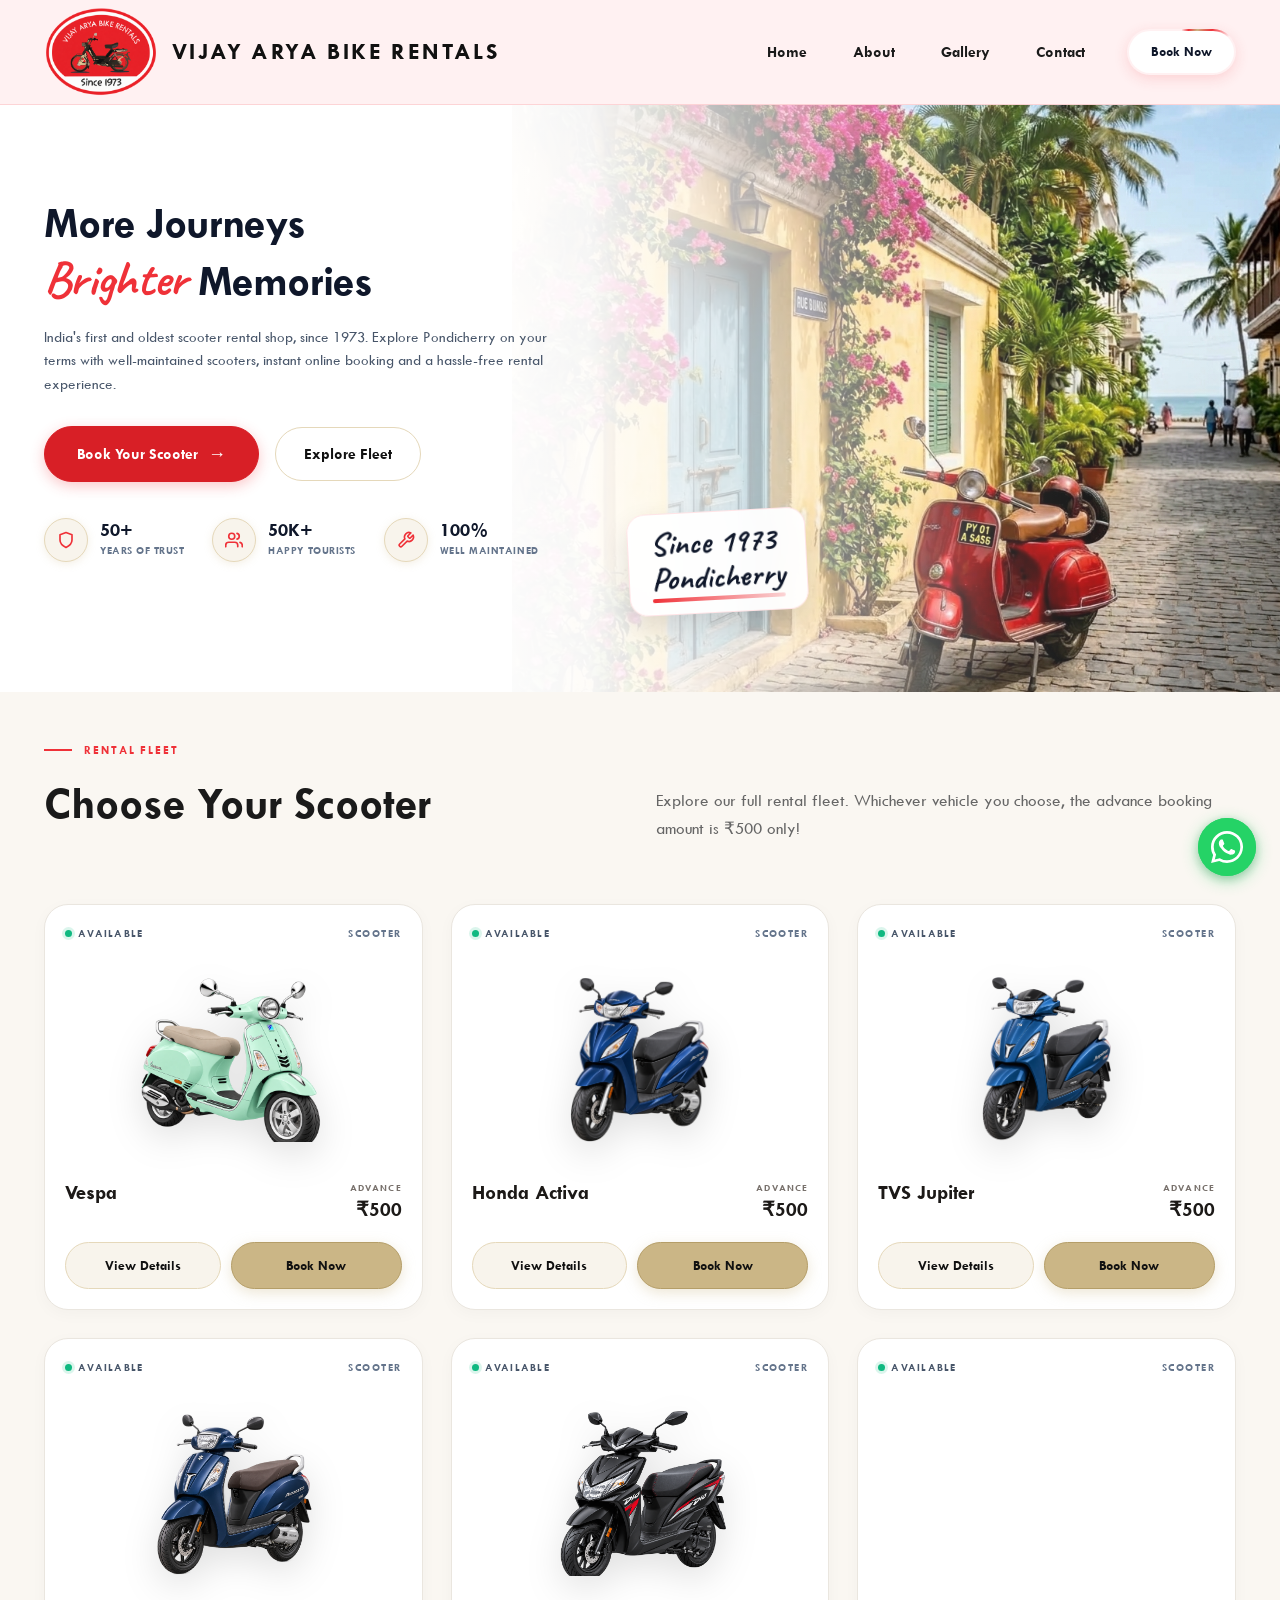
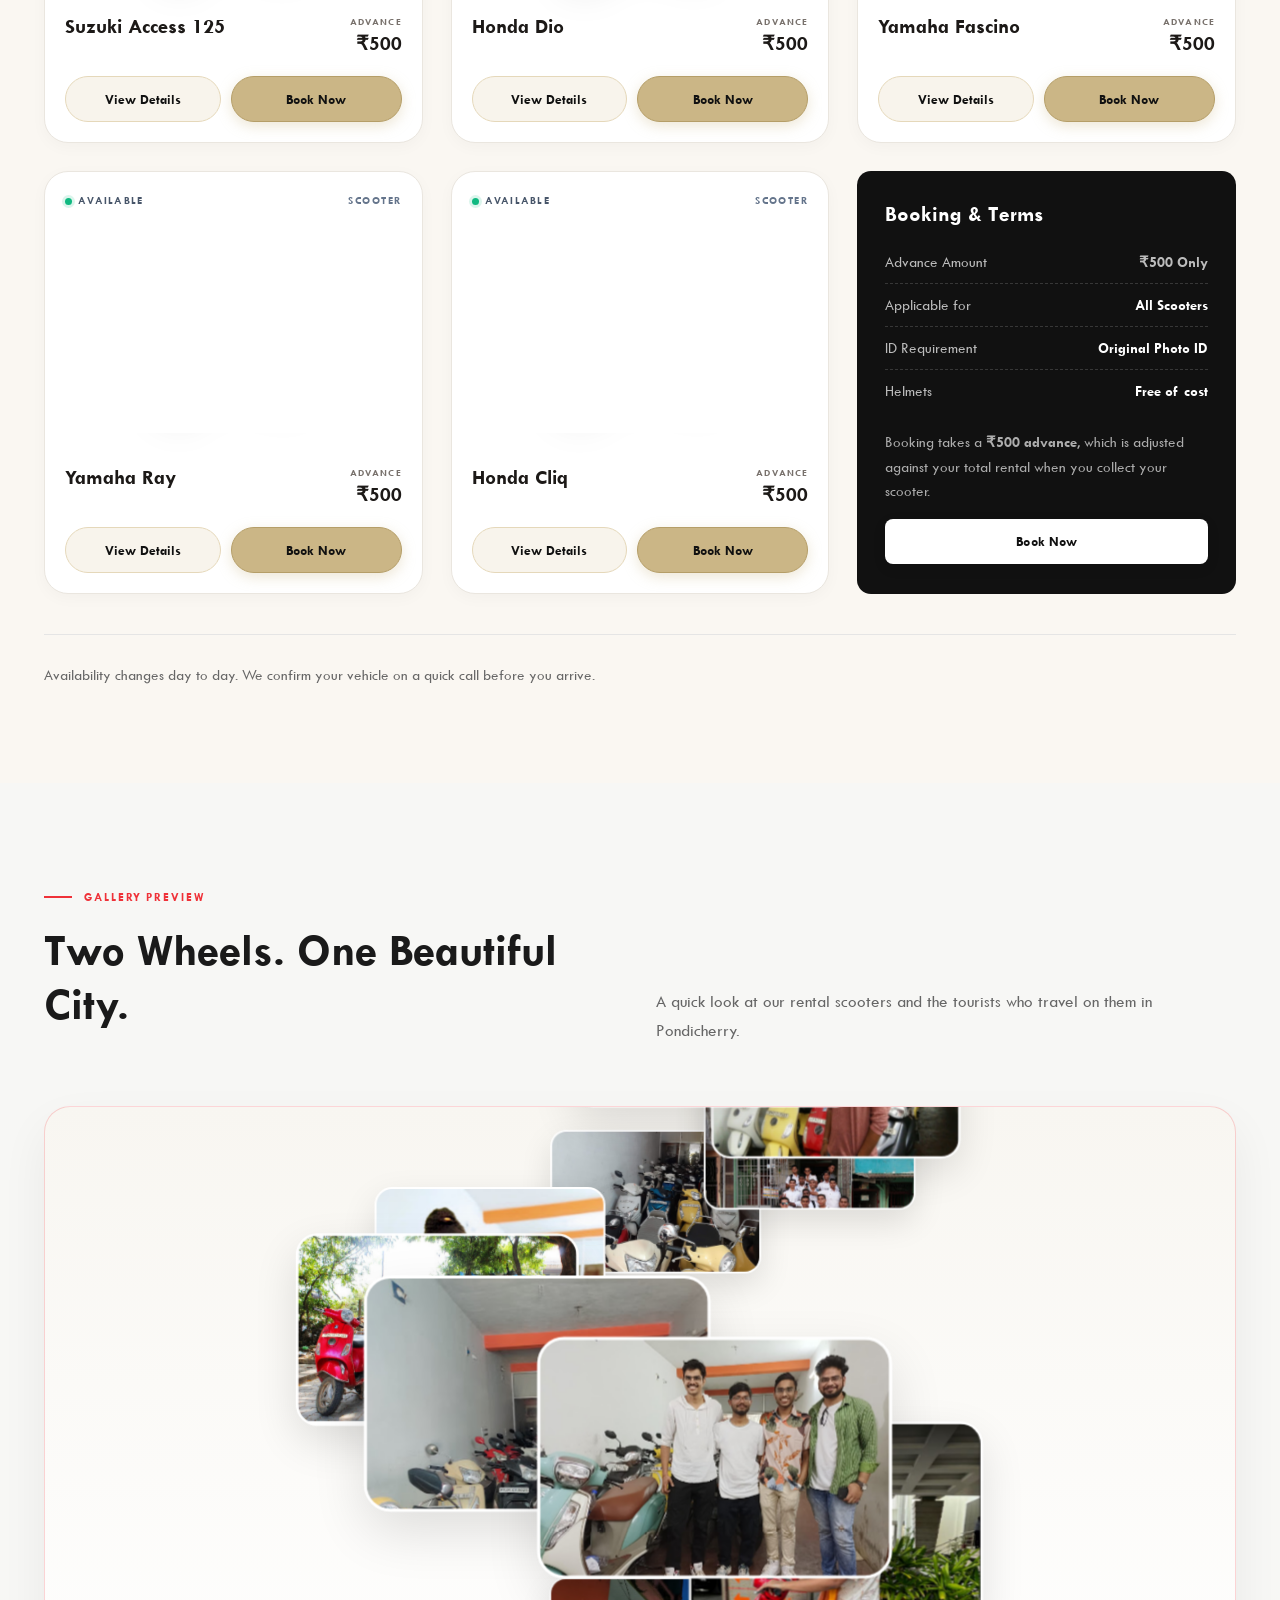
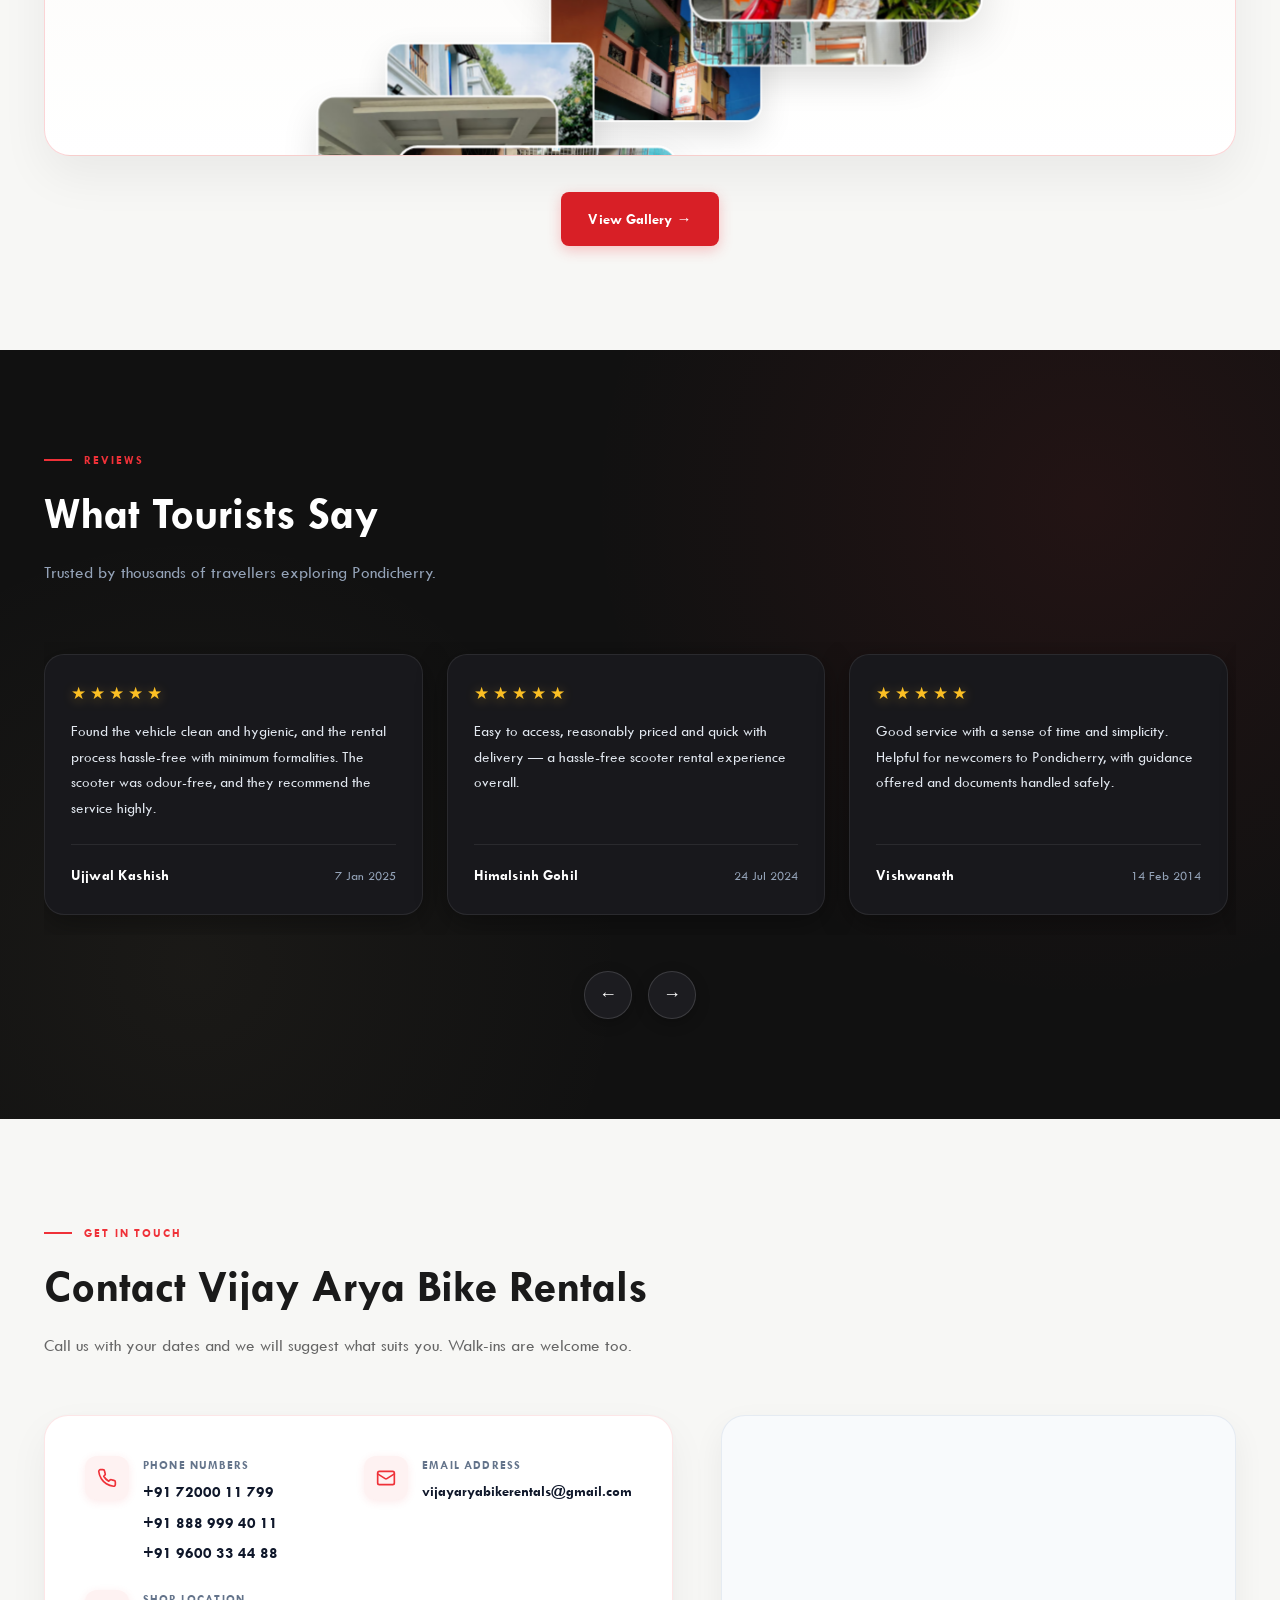
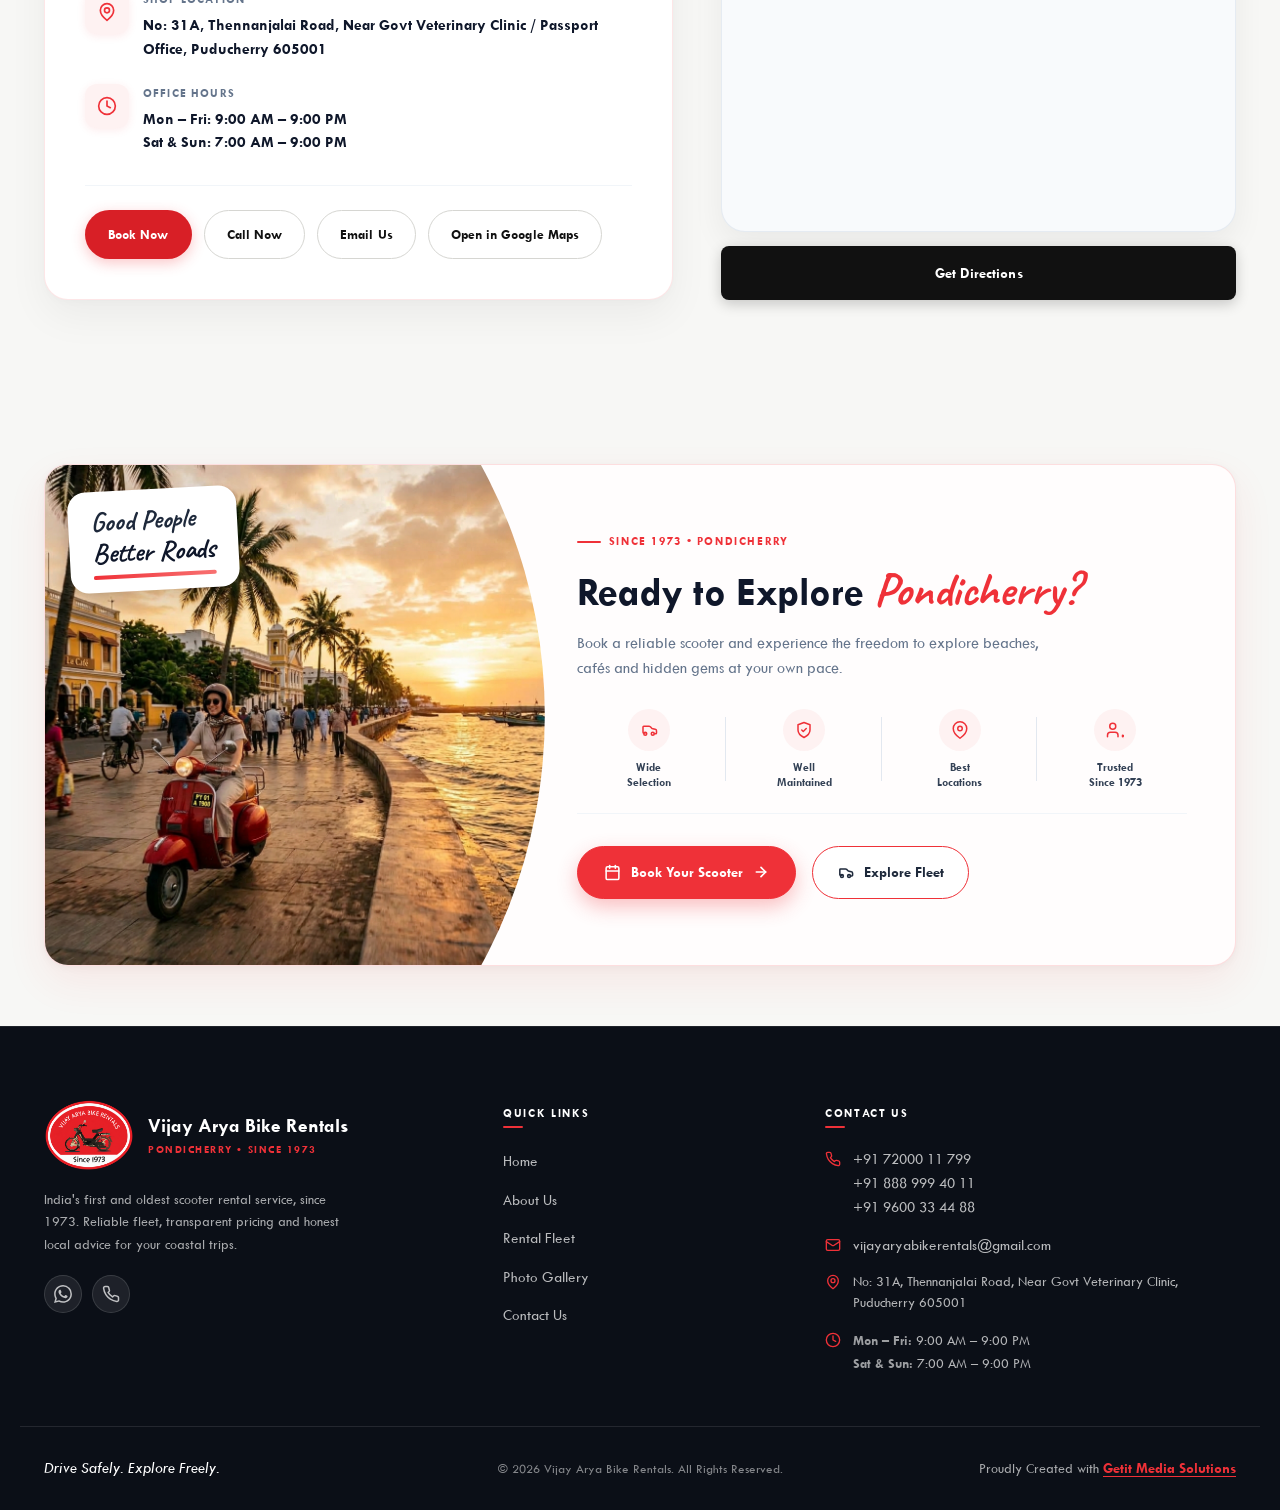
==== commit c735586f: "crtrrt" ====
--- a/index.html
+++ b/index.html
@@ -32,7 +32,7 @@
   <link
     href="https://fonts.googleapis.com/css2?family=Caveat:wght@600;700&family=Jost:wght@300;400;500;600;700&display=swap"
     rel="stylesheet">
-  <link rel="stylesheet" href="css/style.css?v=8.2">
+  <link rel="stylesheet" href="css/style.css?v=8.4">
   <script>document.documentElement.className += " js";</script>
 
   <script type="application/ld+json">
@@ -487,7 +487,6 @@
             <ul class="rate-tiers">
               <li><span>Advance Amount</span><strong>&#8377;500 Only</strong></li>
               <li><span>Applicable for</span><span>All Scooters</span></li>
-              <li><span>Security Deposit</span><span>&#8377;0 (No deposit)</span></li>
               <li><span>ID Requirement</span><span>Original Photo ID</span></li>
               <li><span>Helmets</span><span>Free of cost</span></li>
             </ul>
@@ -1248,8 +1247,7 @@
 
         <div class="drawer-footer">
           <button class="btn btn-red btn-block btn-lg" type="submit" id="bkSubmitBtn">Continue</button>
-          <p class="drawer-fineprint">Carry original photo ID (Aadhaar, Driving Licence or Passport). No security
-            deposit required.</p>
+          <p class="drawer-fineprint">Carry original photo ID (Aadhaar, Driving Licence or Passport) at pickup.</p>
         </div>
       </form>
 
@@ -1395,14 +1393,10 @@
   <a href="https://wa.me/919600334488?text=Hi%20Vijay%20Arya%20Bike%20Rentals,%20I%20want%20to%20rent%20a%20scooter"
     target="_blank" rel="noopener" class="floating-whatsapp-btn"
     aria-label="Chat on WhatsApp with Vijay Arya Bike Rentals">
-    <svg viewBox="0 0 24 24" xmlns="http://www.w3.org/2000/svg" aria-hidden="true" focusable="false">
-        <path fill-rule="evenodd" clip-rule="evenodd"
-          d="M12 2C6.477 2 2 6.477 2 12c0 1.891.524 3.66 1.438 5.174L2 22l4.982-1.309A9.955 9.955 0 0012 22c5.523 0 10-4.477 10-10S17.523 2 12 2z"
-          fill="#25D366" />
-        <path
-          d="M16.643 14.072c-.255-.128-1.508-.744-1.742-.829-.234-.085-.404-.128-.574.128-.17.255-.659.829-.808.999-.149.17-.298.191-.553.064-.255-.128-1.077-.397-2.052-1.267-.759-.677-1.272-1.513-1.421-1.768-.149-.255-.016-.393.111-.52.115-.115.255-.298.383-.447.128-.149.17-.255.255-.425.085-.17.043-.319-.021-.447-.064-.128-.574-1.382-.787-1.893-.207-.497-.419-.429-.574-.437l-.49-.009c-.17 0-.447.064-.68.319-.234.255-.893.872-.893 2.127 0 1.255.914 2.467 1.042 2.637.128.17 1.8 2.748 4.36 3.855.609.263 1.085.42 1.456.538.611.194 1.167.167 1.606.102.49-.073 1.508-.617 1.721-1.212.213-.595.213-1.106.149-1.212-.064-.106-.234-.17-.489-.298z"
-          fill="#FFFFFF" />
-      </svg>
+    <svg viewBox="0 0 32 32" xmlns="http://www.w3.org/2000/svg" aria-hidden="true" focusable="false">
+      <path fill="#FFFFFF" fill-rule="evenodd" clip-rule="evenodd"
+        d="M16.004 0C7.17 0 0 7.17 0 16.004c0 2.822.736 5.576 2.134 7.997L.092 31.91l8.118-2.006a15.938 15.938 0 0 0 7.794 2.01h.007c8.832 0 16.002-7.17 16.002-16.004 0-4.275-1.665-8.294-4.69-11.319C24.3 1.666 20.278 0 16.004 0zm0 29.288h-.006a13.23 13.23 0 0 1-6.744-1.848l-.484-.287-5.012 1.239 1.336-4.887-.315-.502a13.243 13.243 0 0 1-2.032-7.001c0-7.324 5.959-13.284 13.287-13.284 3.548 0 6.883 1.383 9.392 3.892a13.213 13.213 0 0 1 3.89 9.394c-.003 7.325-5.963 13.284-13.286 13.284zm7.288-9.954c-.4-.2-2.365-1.167-2.732-1.3-.367-.134-.634-.2-.9.2-.267.4-1.034 1.3-1.268 1.567-.234.267-.467.3-.867.1-.4-.2-1.69-.623-3.219-1.986-1.19-1.061-1.993-2.372-2.227-2.772-.234-.4-.025-.616.175-.815.18-.18.4-.467.6-.7.2-.234.267-.4.4-.667.133-.267.067-.5-.033-.7-.1-.2-.9-2.168-1.234-2.969-.325-.78-.655-.674-.9-.686l-.767-.014c-.267 0-.7.1-1.067.5-.367.4-1.4 1.368-1.4 3.336s1.433 3.869 1.633 4.136c.2.267 2.822 4.31 6.836 6.042.955.412 1.7.659 2.28.844.958.305 1.83.262 2.52.159.769-.115 2.365-.967 2.7-1.9.333-.934.333-1.734.233-1.9-.1-.166-.367-.266-.767-.466z"/>
+    </svg>
   </a>
 
   <!-- ============================ LIGHTBOX ============================ -->
@@ -1432,7 +1426,7 @@
     if (window._connectLiveFleet) window._connectLiveFleet();
   </script>
   <script src="https://cdnjs.cloudflare.com/ajax/libs/qrcodejs/1.0.0/qrcode.min.js"></script>
-  <script src="js/script.js?v=4.6" defer></script>
+  <script src="js/script.js?v=4.7" defer></script>
 </body>
 
 </html>
--- a/css/style.css
+++ b/css/style.css
@@ -1197,21 +1197,22 @@
   position: fixed;
   right: 24px;
   bottom: 24px;
-  z-index: 100;
+  z-index: 1000;
   width: 58px;
   height: 58px;
   border-radius: 50%;
-  background: #FFFFFF;
+  background: #25D366;
+  color: #FFFFFF;
   display: flex;
   align-items: center;
   justify-content: center;
-  box-shadow: 0 6px 18px rgba(0, 0, 0, .18), 0 0 0 1px rgba(0, 0, 0, .05);
-  transition: transform .25s ease, box-shadow .25s ease;
+  box-shadow: 0 4px 16px rgba(37, 211, 102, 0.45), 0 3px 10px rgba(0, 0, 0, 0.18);
+  transition: transform .25s ease, box-shadow .25s ease, background-color .2s ease;
   text-decoration: none;
   animation: whatsappBeat 2.4s infinite ease-in-out;
 }
 
-/* Blinking halo ring behind the white circle */
+/* Blinking halo ring behind the green circle */
 .floating-whatsapp-btn::after {
   content: "";
   position: absolute;
@@ -1223,26 +1224,28 @@
 }
 
 @keyframes whatsappBlink {
-  0%   { transform: scale(1);   opacity: .55; }
-  70%  { transform: scale(1.7); opacity: 0; }
-  100% { transform: scale(1.7); opacity: 0; }
+  0%   { transform: scale(1);   opacity: .6; }
+  70%  { transform: scale(1.65); opacity: 0; }
+  100% { transform: scale(1.65); opacity: 0; }
 }
 
 @keyframes whatsappBeat {
   0%, 100% { transform: scale(1); }
-  50%      { transform: scale(1.07); }
+  50%      { transform: scale(1.06); }
 }
 
 .floating-whatsapp-btn svg {
-  width: 38px;
-  height: 38px;
+  width: 32px;
+  height: 32px;
   position: relative;
   z-index: 2;
+  fill: #FFFFFF;
 }
 
 .floating-whatsapp-btn:hover {
-  transform: translateY(-3px) scale(1.1);
-  box-shadow: 0 12px 26px rgba(0, 0, 0, .24), 0 0 0 1px rgba(37, 211, 102, .35);
+  transform: translateY(-3px) scale(1.08);
+  background: #20ba5a;
+  box-shadow: 0 8px 24px rgba(37, 211, 102, 0.55), 0 4px 14px rgba(0, 0, 0, 0.22);
   animation-play-state: paused;
 }
 
@@ -1836,22 +1839,16 @@
 .polaroid-caption-area {
   display: flex;
   align-items: center;
-  justify-content: space-between;
-  margin-top: 6px;
+  justify-content: center;
+  margin-top: 8px;
   padding: 0 2px;
 }
 
 .polaroid-handwritten {
   font-family: var(--script), cursive;
-  font-size: 14px;
+  font-size: 16px;
   color: #4B5563;
   line-height: 1.15;
-}
-
-.polaroid-stamp {
-  width: 36px;
-  height: 36px;
-  opacity: 0.85;
 }
 
 /* Right Curved Showcase Image Column */
@@ -2952,9 +2949,11 @@
 }
 
 .address-text {
-  color: #475569;
-  font-size: 14.5px;
-  line-height: 1.55;
+  font-family: var(--sans);
+  color: #0F172A;
+  font-size: 15.5px;
+  font-weight: 600;
+  line-height: 1.5;
   font-style: normal;
 }
 
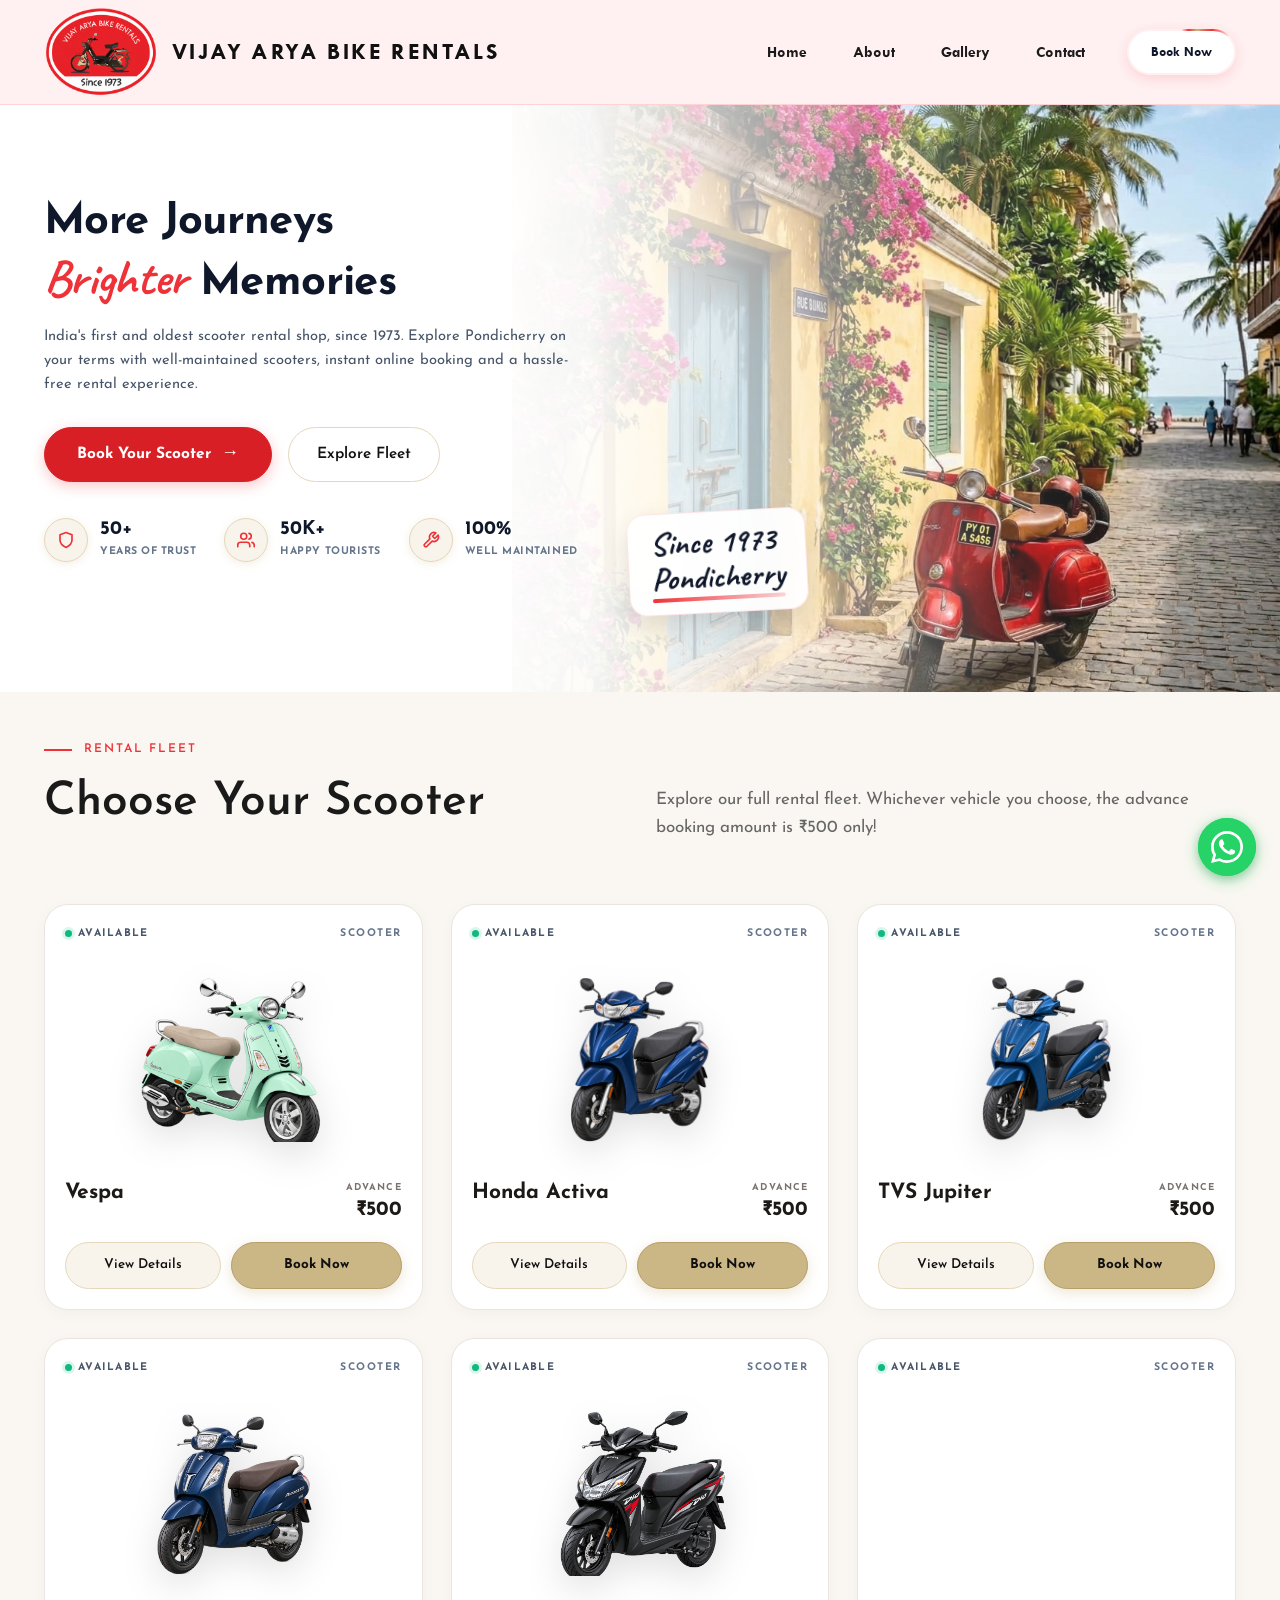
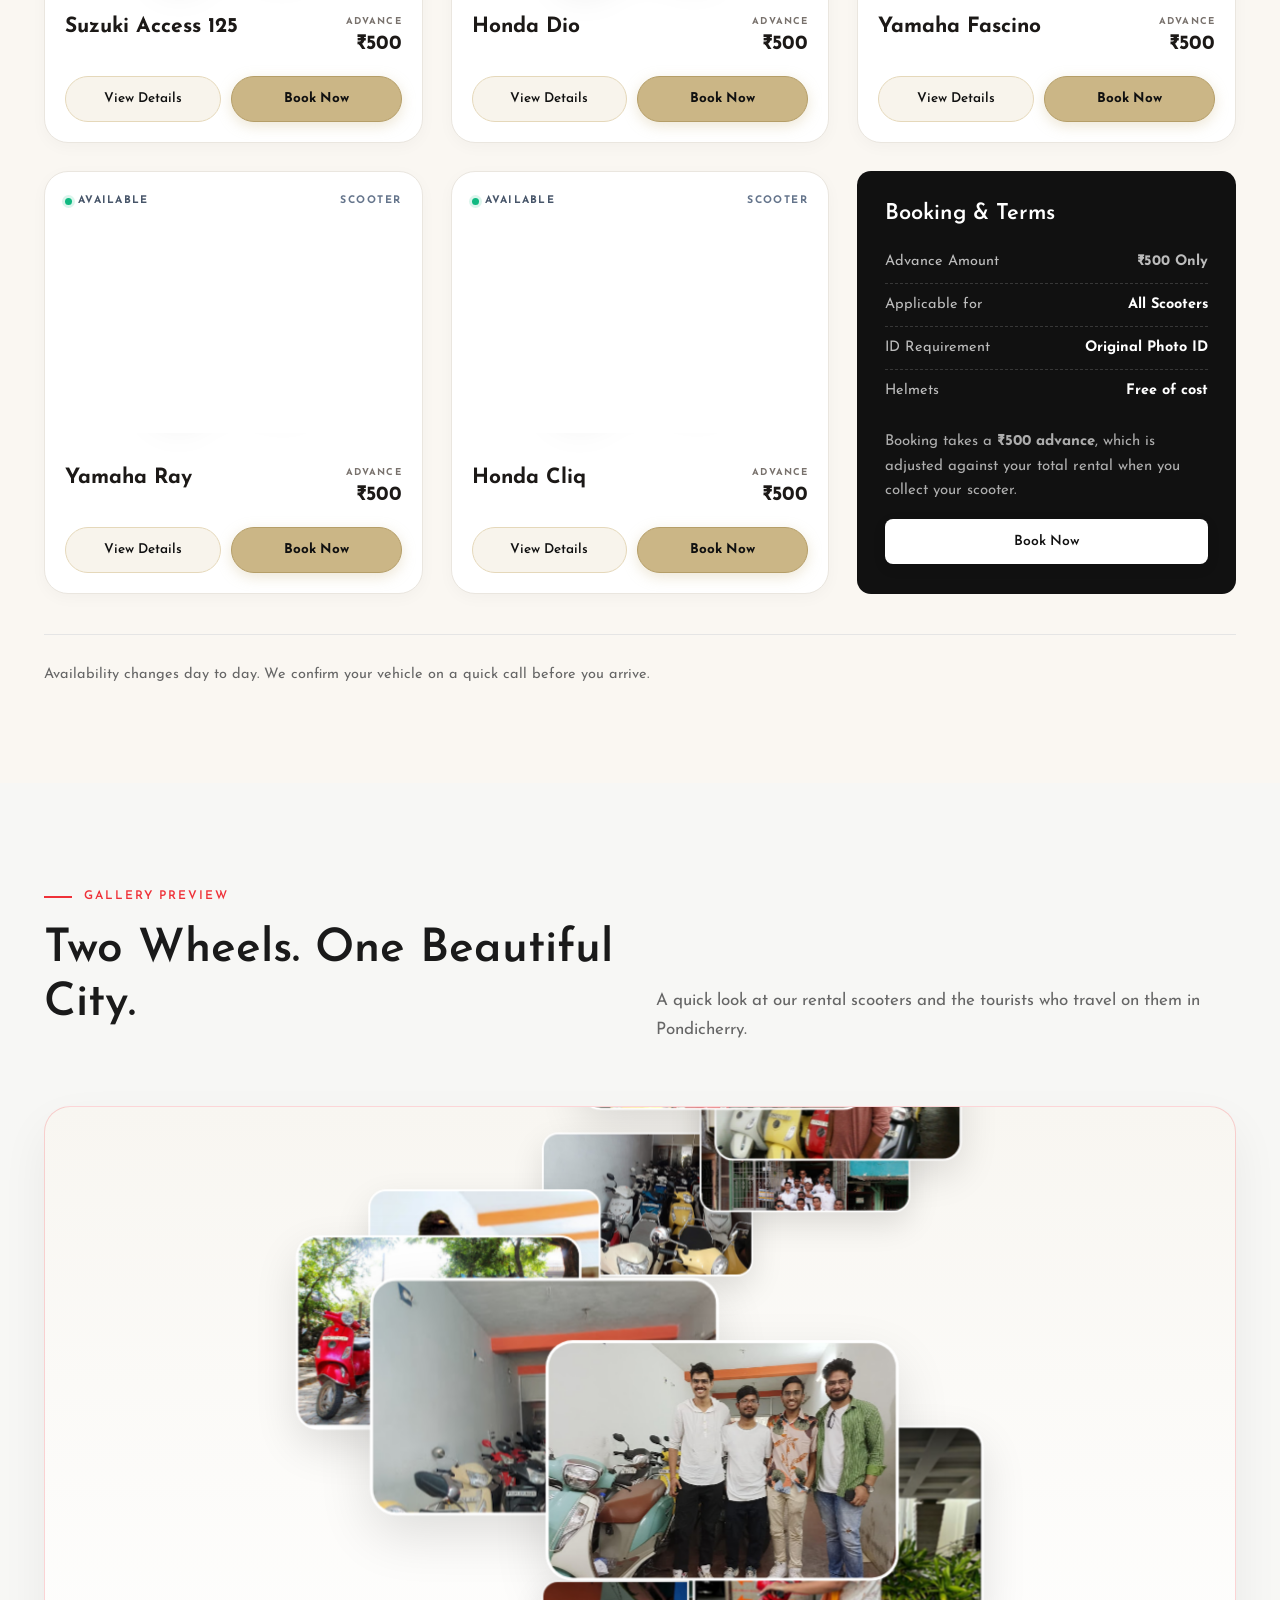
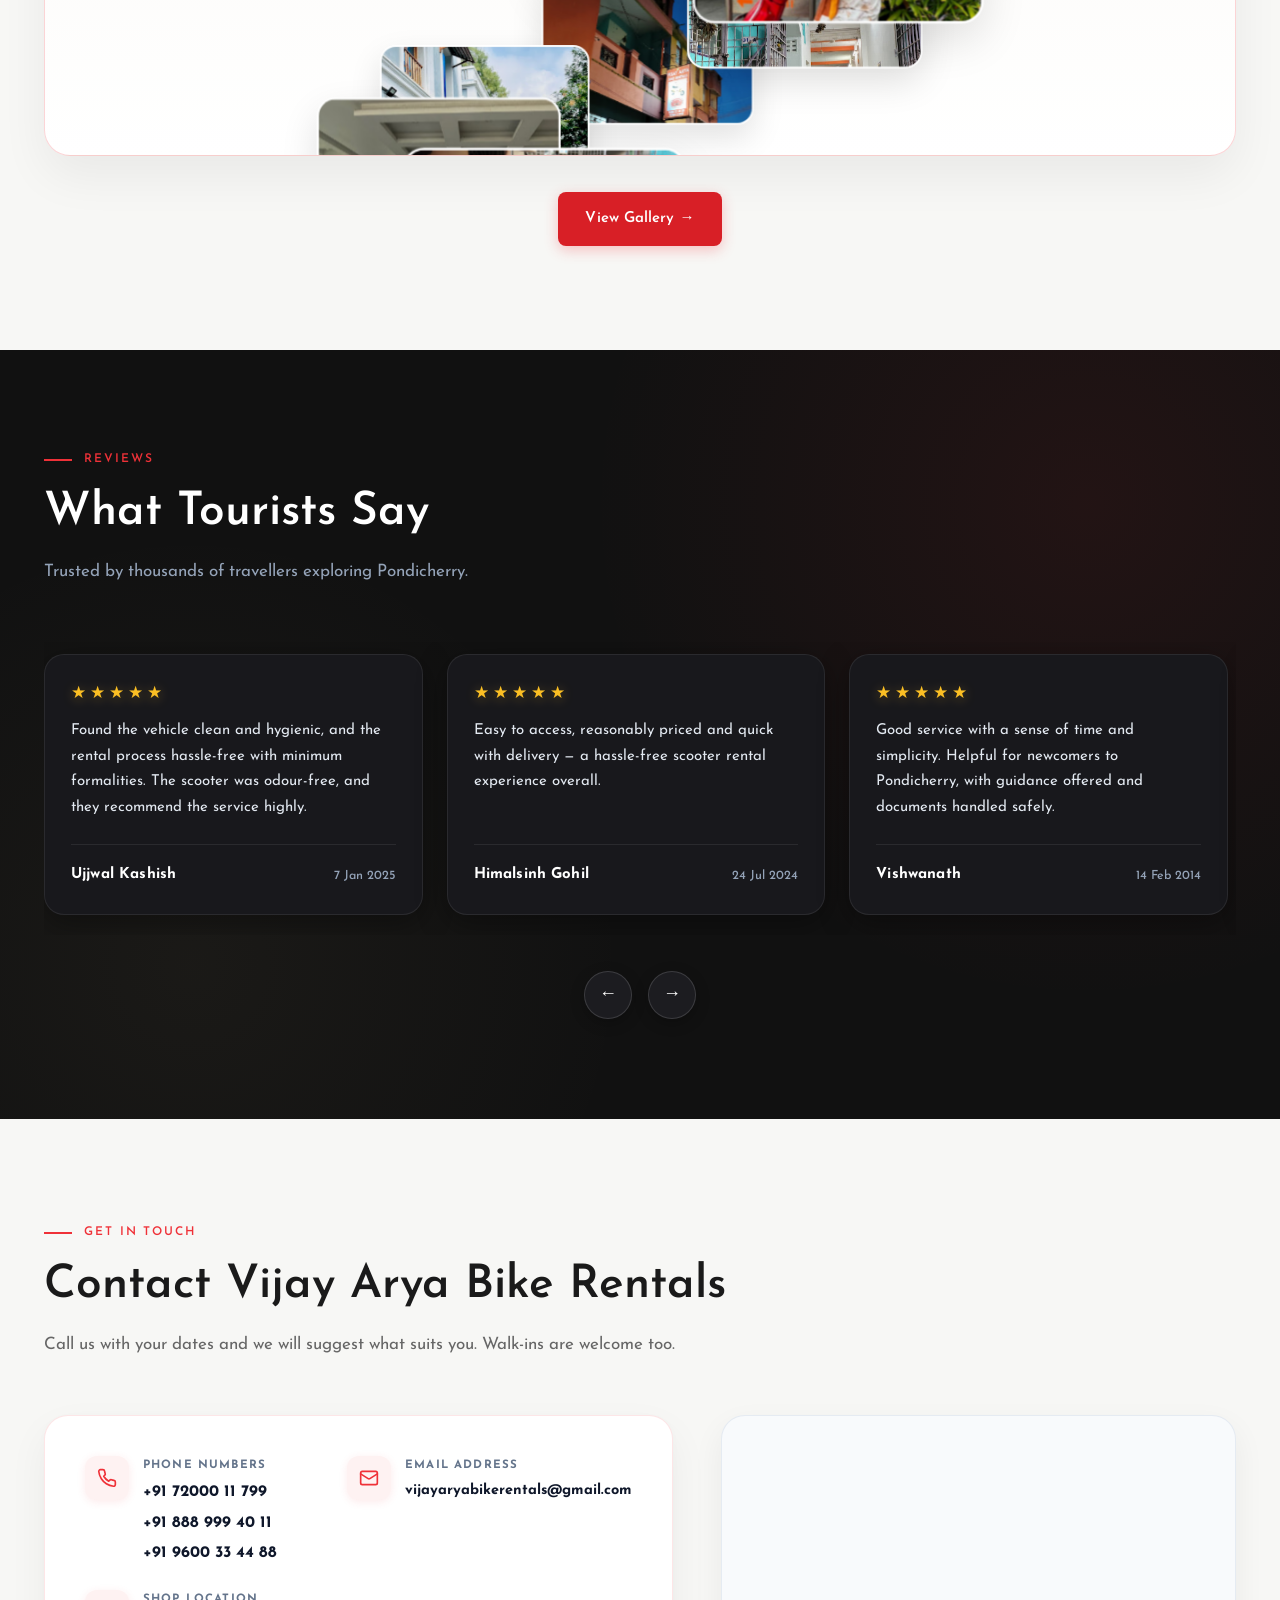
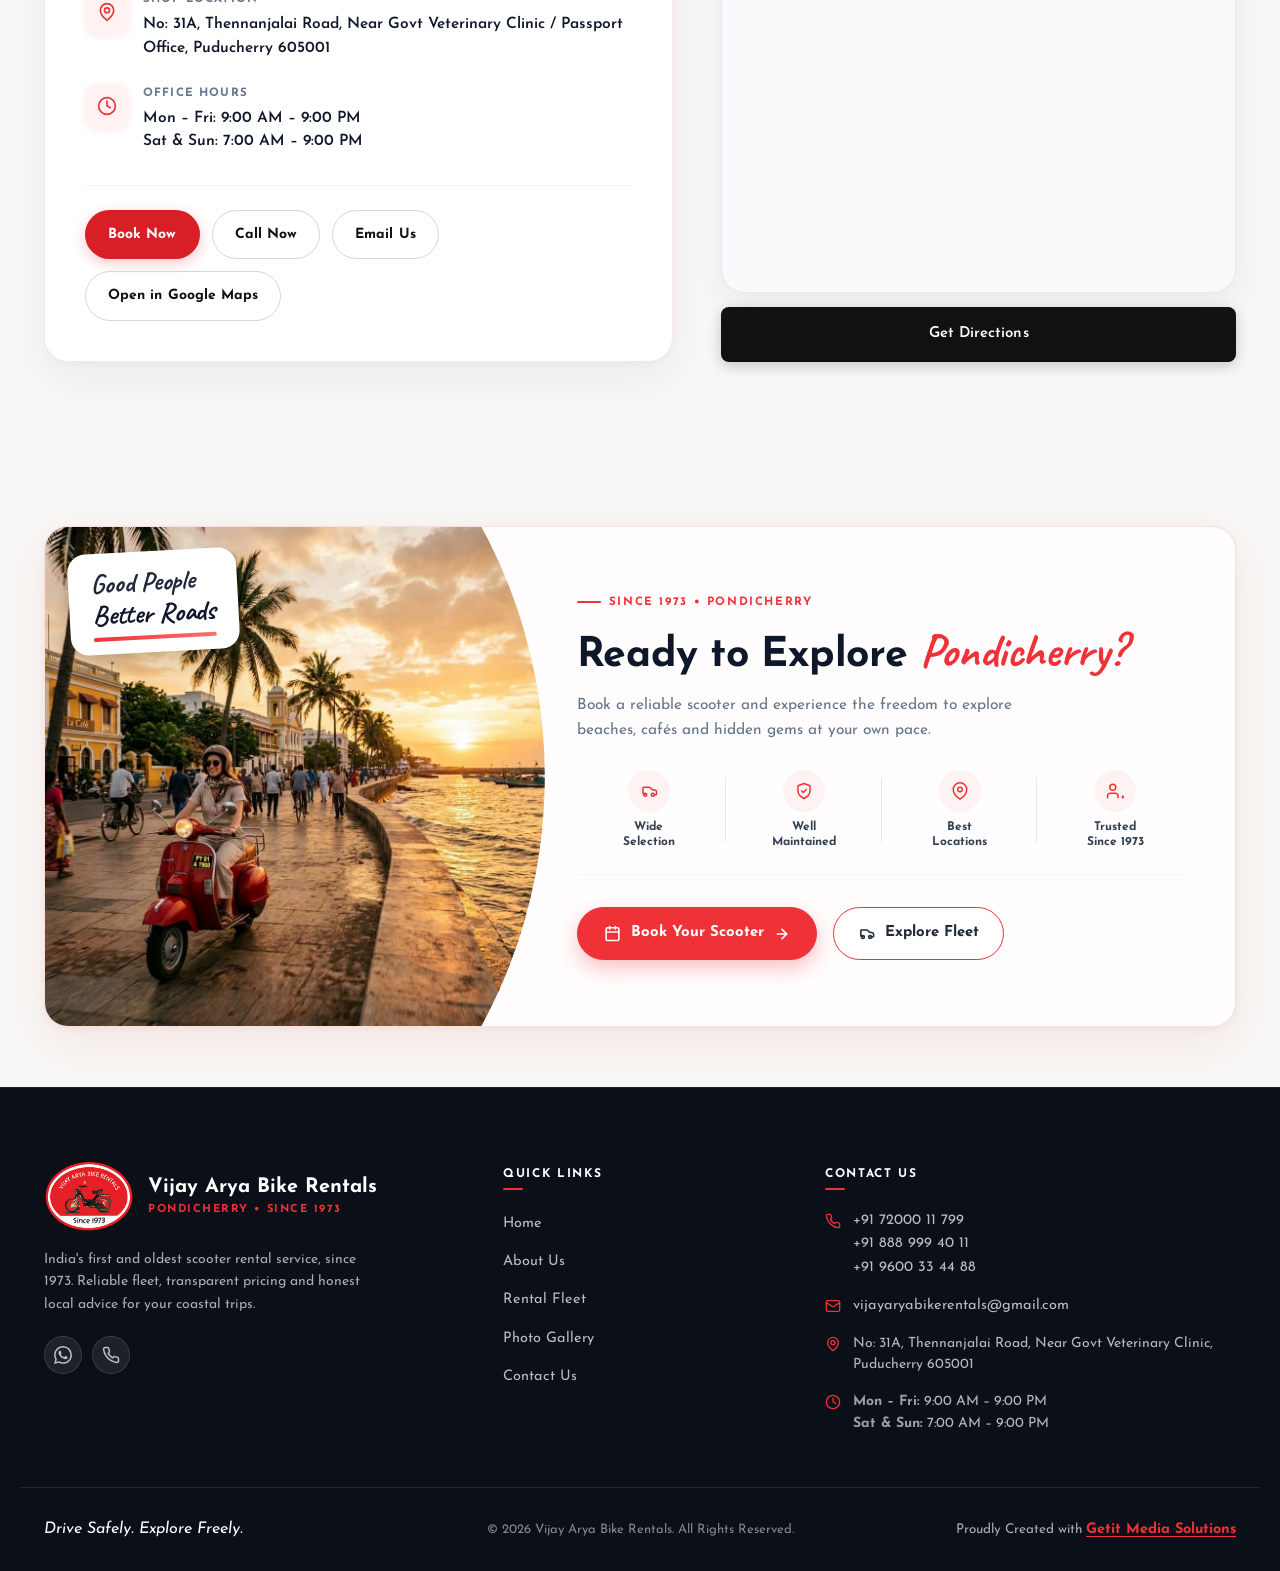
==== commit 05782461: "imaegs are pending" ====
--- a/index.html
+++ b/index.html
@@ -30,9 +30,9 @@
   <link rel="preconnect" href="https://fonts.googleapis.com">
   <link rel="preconnect" href="https://fonts.gstatic.com" crossorigin>
   <link
-    href="https://fonts.googleapis.com/css2?family=Caveat:wght@600;700&family=Jost:wght@300;400;500;600;700&display=swap"
+    href="https://fonts.googleapis.com/css2?family=Caveat:wght@600;700&family=Josefin+Sans:ital,wght@0,300;0,400;0,500;0,600;0,700;1,400;1,600&family=Jost:ital,wght@0,300;0,400;0,500;0,600;0,700;1,400;1,600&display=swap"
     rel="stylesheet">
-  <link rel="stylesheet" href="css/style.css?v=8.4">
+  <link rel="stylesheet" href="css/style.css?v=8.5">
   <script>document.documentElement.className += " js";</script>
 
   <script type="application/ld+json">
--- a/css/style.css
+++ b/css/style.css
@@ -1,3 +1,5 @@
+@import url('https://fonts.googleapis.com/css2?family=Caveat:wght@600;700&family=Josefin+Sans:ital,wght@0,300;0,400;0,500;0,600;0,700;1,400;1,600&family=Jost:ital,wght@0,300;0,400;0,500;0,600;0,700;1,400;1,600&display=swap');
+
 /* ==========================================================================
    Tw Cen MT — the brand typeface, served from assets/fonts/
    ========================================================================== */
@@ -67,8 +69,10 @@
   --border-str: #D6D6D2;
 
   /* Type */
-  --serif: "Tw Cen MT Web", "Tw Cen MT", "Tw Cen MT Std", "Century Gothic", Jost, -apple-system, BlinkMacSystemFont, "Segoe UI", Roboto, sans-serif;
-  --sans:  "Tw Cen MT Web", "Tw Cen MT", "Tw Cen MT Std", "Century Gothic", Jost, -apple-system, BlinkMacSystemFont, "Segoe UI", Roboto, sans-serif;
+  --serif: "Josefin Sans", -apple-system, BlinkMacSystemFont, "Segoe UI", Roboto, sans-serif;
+  --sans:  "Josefin Sans", -apple-system, BlinkMacSystemFont, "Segoe UI", Roboto, sans-serif;
+  /* Nav bar keeps Tw Cen MT */
+  --nav:   "Tw Cen MT Web", "Tw Cen MT", "Tw Cen MT Std", "Century Gothic", Jost, -apple-system, BlinkMacSystemFont, "Segoe UI", Roboto, sans-serif;
   --script: "Caveat", cursive;
 
   /* Rhythm */
@@ -308,6 +312,7 @@
 
 /* ---------- 5. Header ---------- */
 .site-header {
+  font-family: var(--nav);
   position: fixed; top: 0; left: 0; width: 100%; z-index: 100;
   background: rgba(255, 241, 242, 0.95); /* Light red tint */
   backdrop-filter: saturate(140%) blur(10px);
@@ -332,7 +337,7 @@
 .brand-mark { height: 92px; width: auto; max-height: calc(var(--header-h) - 12px); flex: none; object-fit: contain; }
 .brand-text { display: flex; align-items: center; white-space: nowrap; }
 .brand-name, .brand-title {
-  font-family: var(--serif); font-size: 20px; font-weight: 700;
+  font-family: var(--nav); font-size: 20px; font-weight: 700;
   color: var(--black); letter-spacing: 0.12em;
   text-transform: uppercase; white-space: nowrap;
 }
@@ -340,6 +345,7 @@
 
 .nav-desktop ul { display: flex; gap: 10px; align-items: center; }
 .nav-link {
+  font-family: var(--nav);
   position: relative; display: block; padding: 10px 18px;
   font-size: 15.5px; font-weight: 600; text-decoration: none; color: var(--ink);
   border-radius: var(--r-sm); transition: color .18s var(--ease);
@@ -354,6 +360,7 @@
 .nav-link.is-active { color: #EF3138; font-weight: 700; }
 
 .header-cta { white-space: nowrap; }
+.site-header .btn { font-family: var(--nav); }
 
 /* ---------- Hamburger Button (Icon-only, Sleek & Modern) ---------- */
 .hamburger {
@@ -410,6 +417,7 @@
 .nav-overlay.is-open { opacity: 1; pointer-events: auto; }
 
 .nav-mobile {
+  font-family: var(--nav);
   position: fixed; top: 0; right: 0; z-index: 9999;
   width: min(380px, 88vw);
   height: 100dvh;
@@ -456,7 +464,7 @@
 }
 
 .nav-drawer-name {
-  font-family: var(--serif);
+  font-family: var(--nav);
   font-size: 17.5px;
   font-weight: 700;
   color: #0F172A;
@@ -511,7 +519,7 @@
   justify-content: space-between;
   padding: 14px 18px;
   border-radius: 14px;
-  font-family: var(--sans);
+  font-family: var(--nav);
   font-size: 16.5px;
   font-weight: 600;
   text-decoration: none;
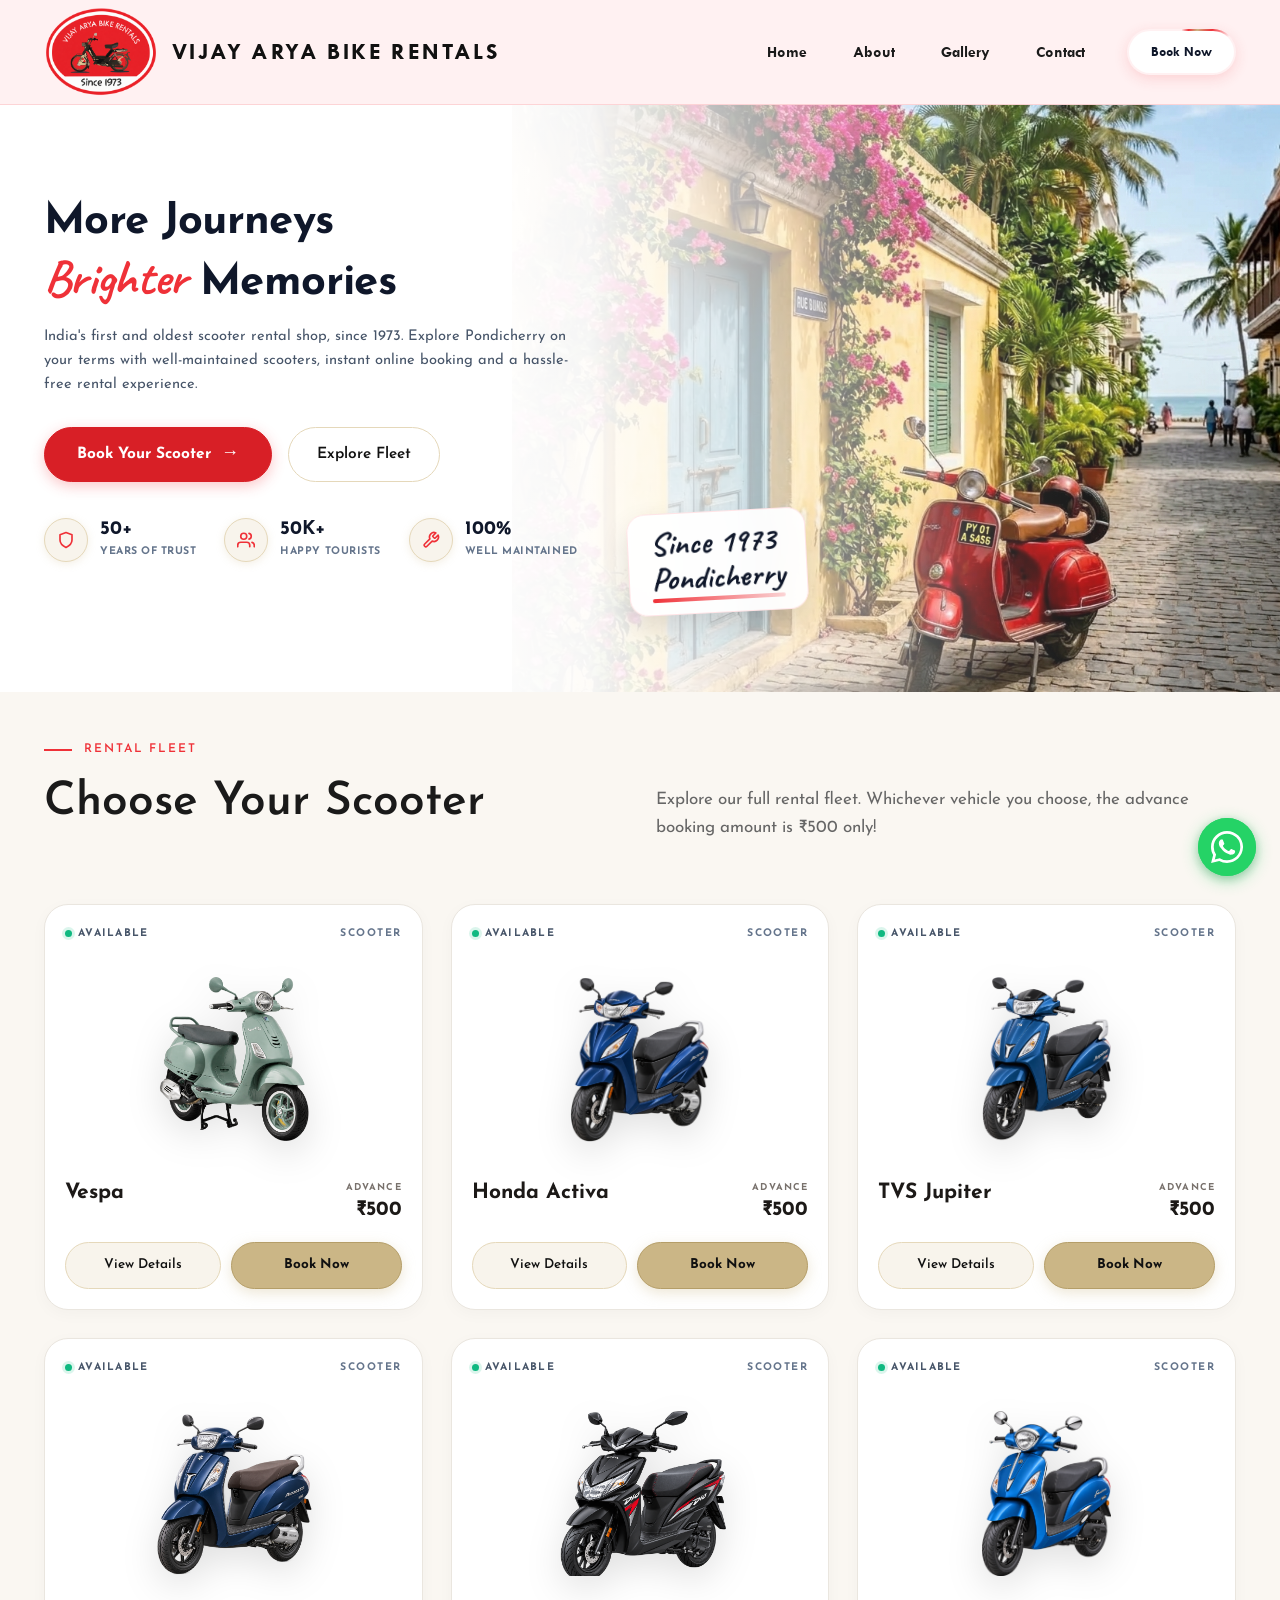
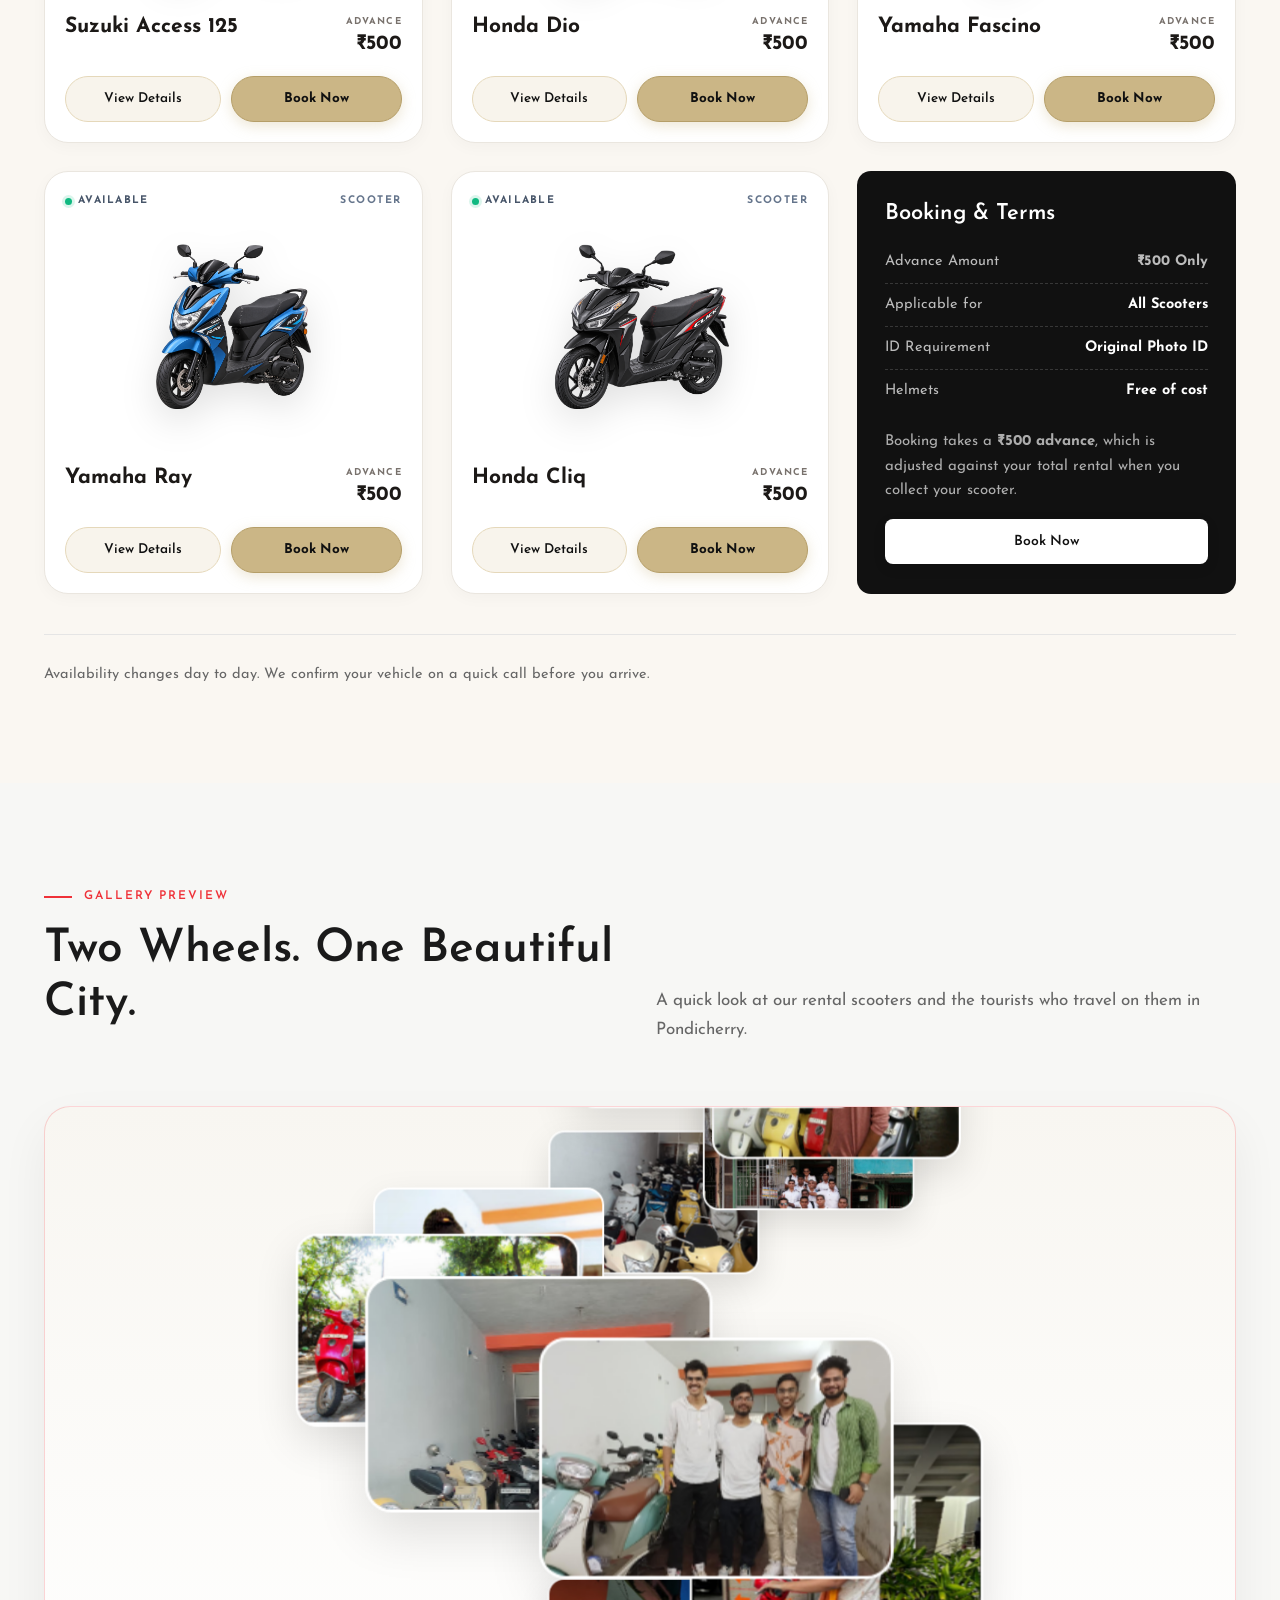
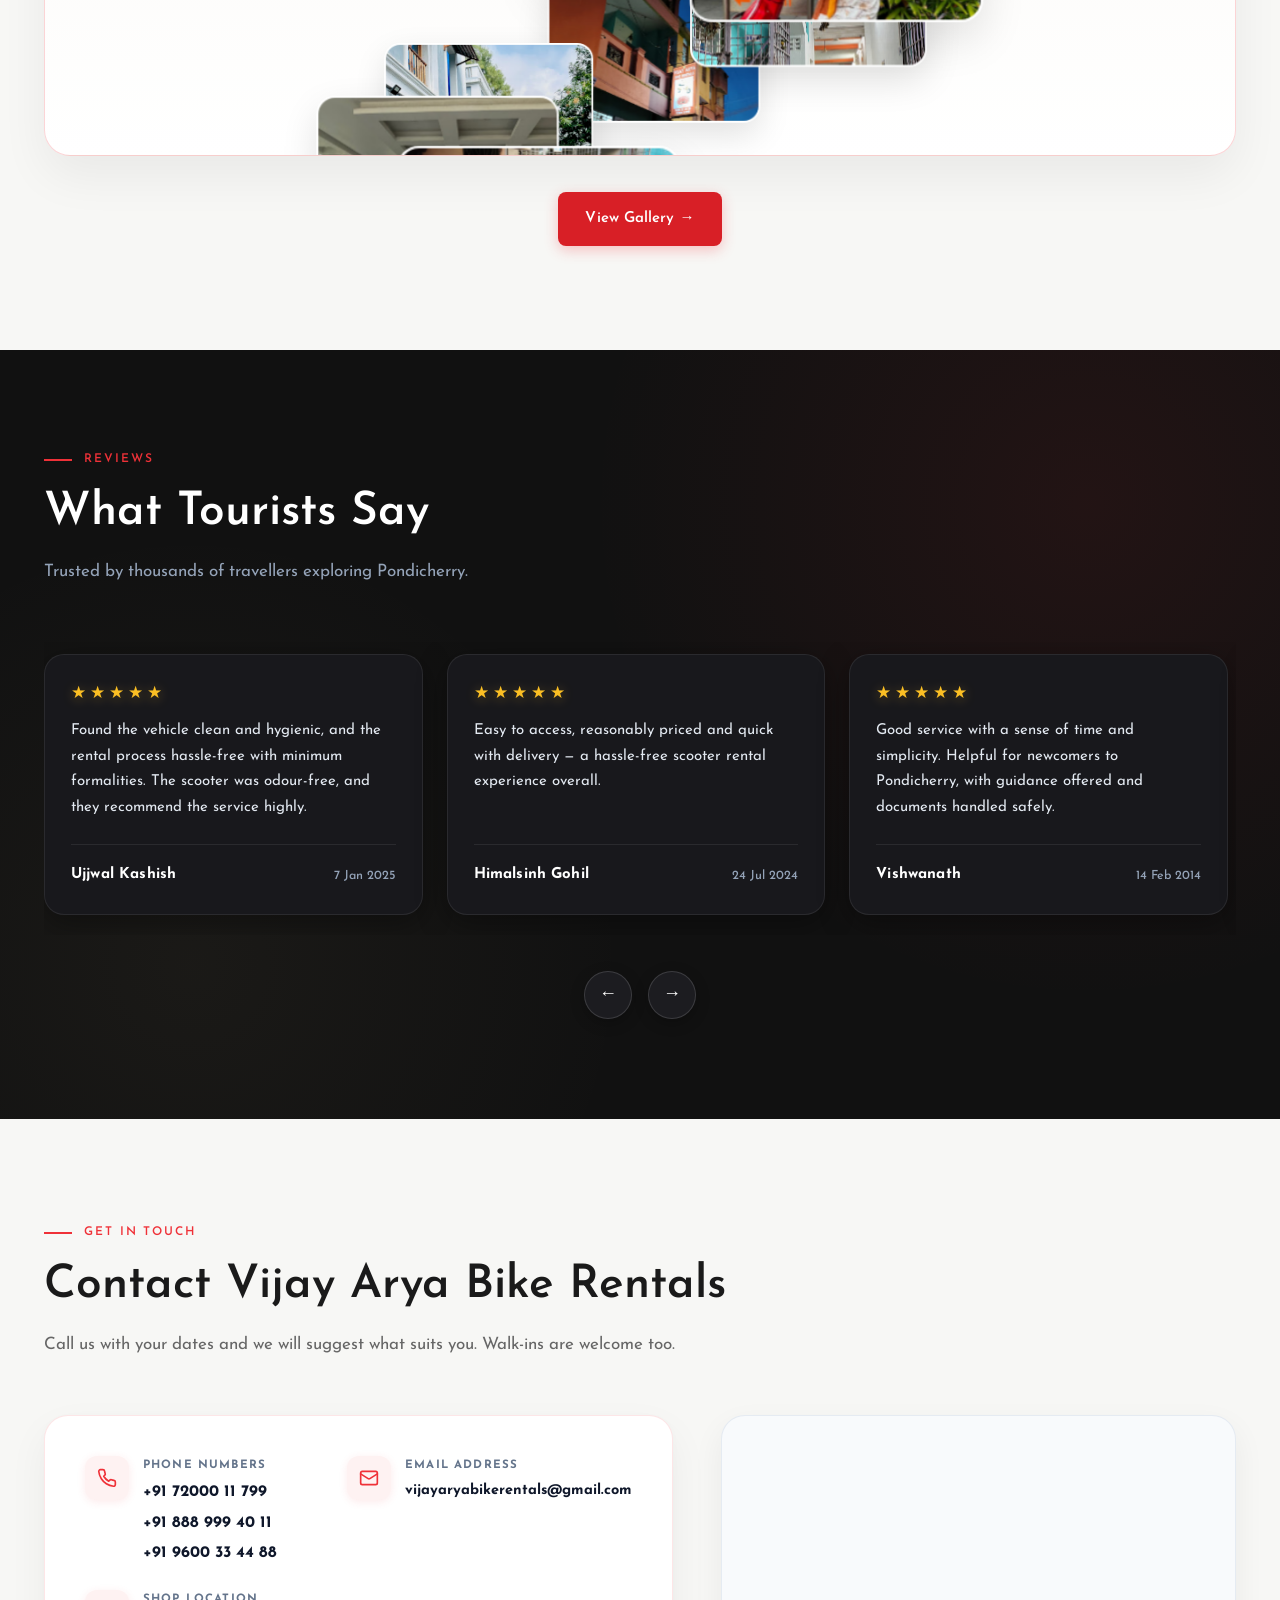
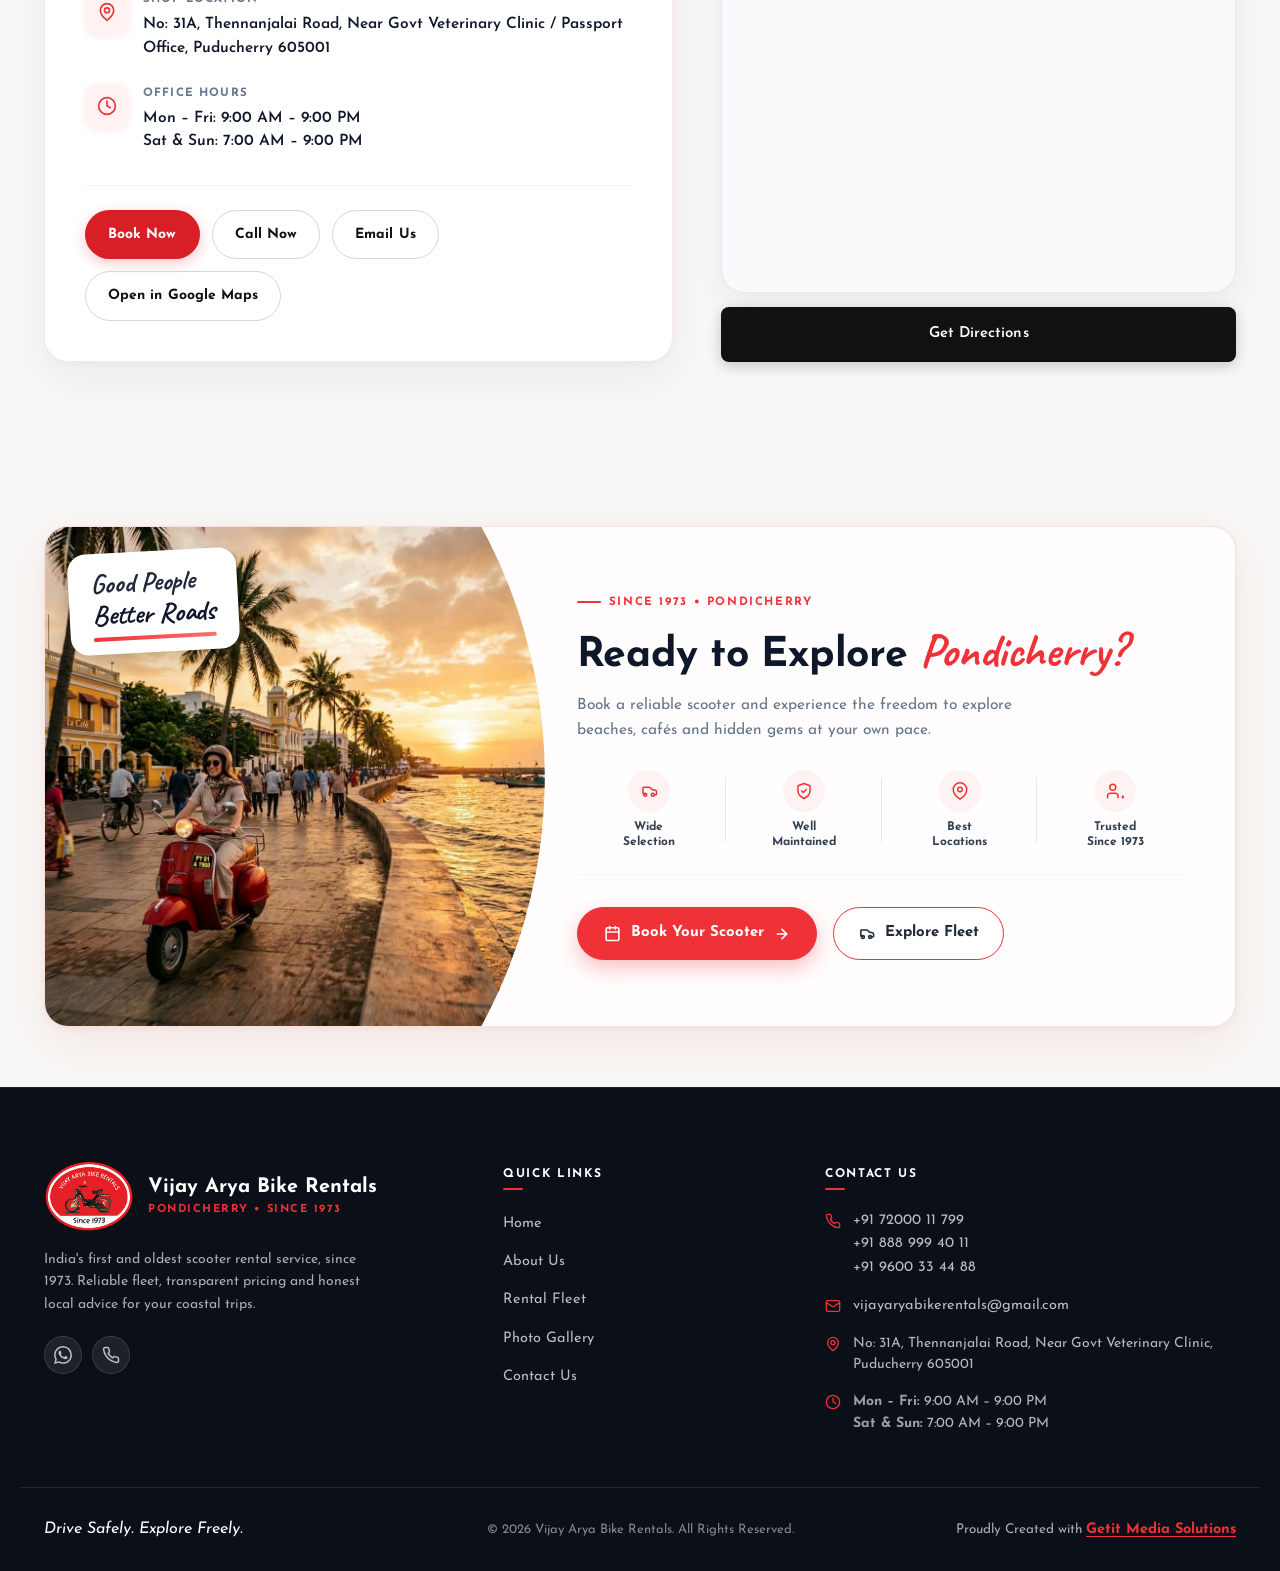
==== commit cfb2c09e: "crt" ====
--- a/index.html
+++ b/index.html
@@ -30,9 +30,9 @@
   <link rel="preconnect" href="https://fonts.googleapis.com">
   <link rel="preconnect" href="https://fonts.gstatic.com" crossorigin>
   <link
-    href="https://fonts.googleapis.com/css2?family=Caveat:wght@600;700&family=Josefin+Sans:ital,wght@0,300;0,400;0,500;0,600;0,700;1,400;1,600&family=Jost:ital,wght@0,300;0,400;0,500;0,600;0,700;1,400;1,600&display=swap"
+    href="https://fonts.googleapis.com/css2?family=Caveat:wght@600;700&family=Josefin+Sans:wght@300;400;500;600;700&display=swap"
     rel="stylesheet">
-  <link rel="stylesheet" href="css/style.css?v=8.5">
+  <link rel="stylesheet" href="css/style.css?v=9.0">
   <script>document.documentElement.className += " js";</script>
 
   <script type="application/ld+json">
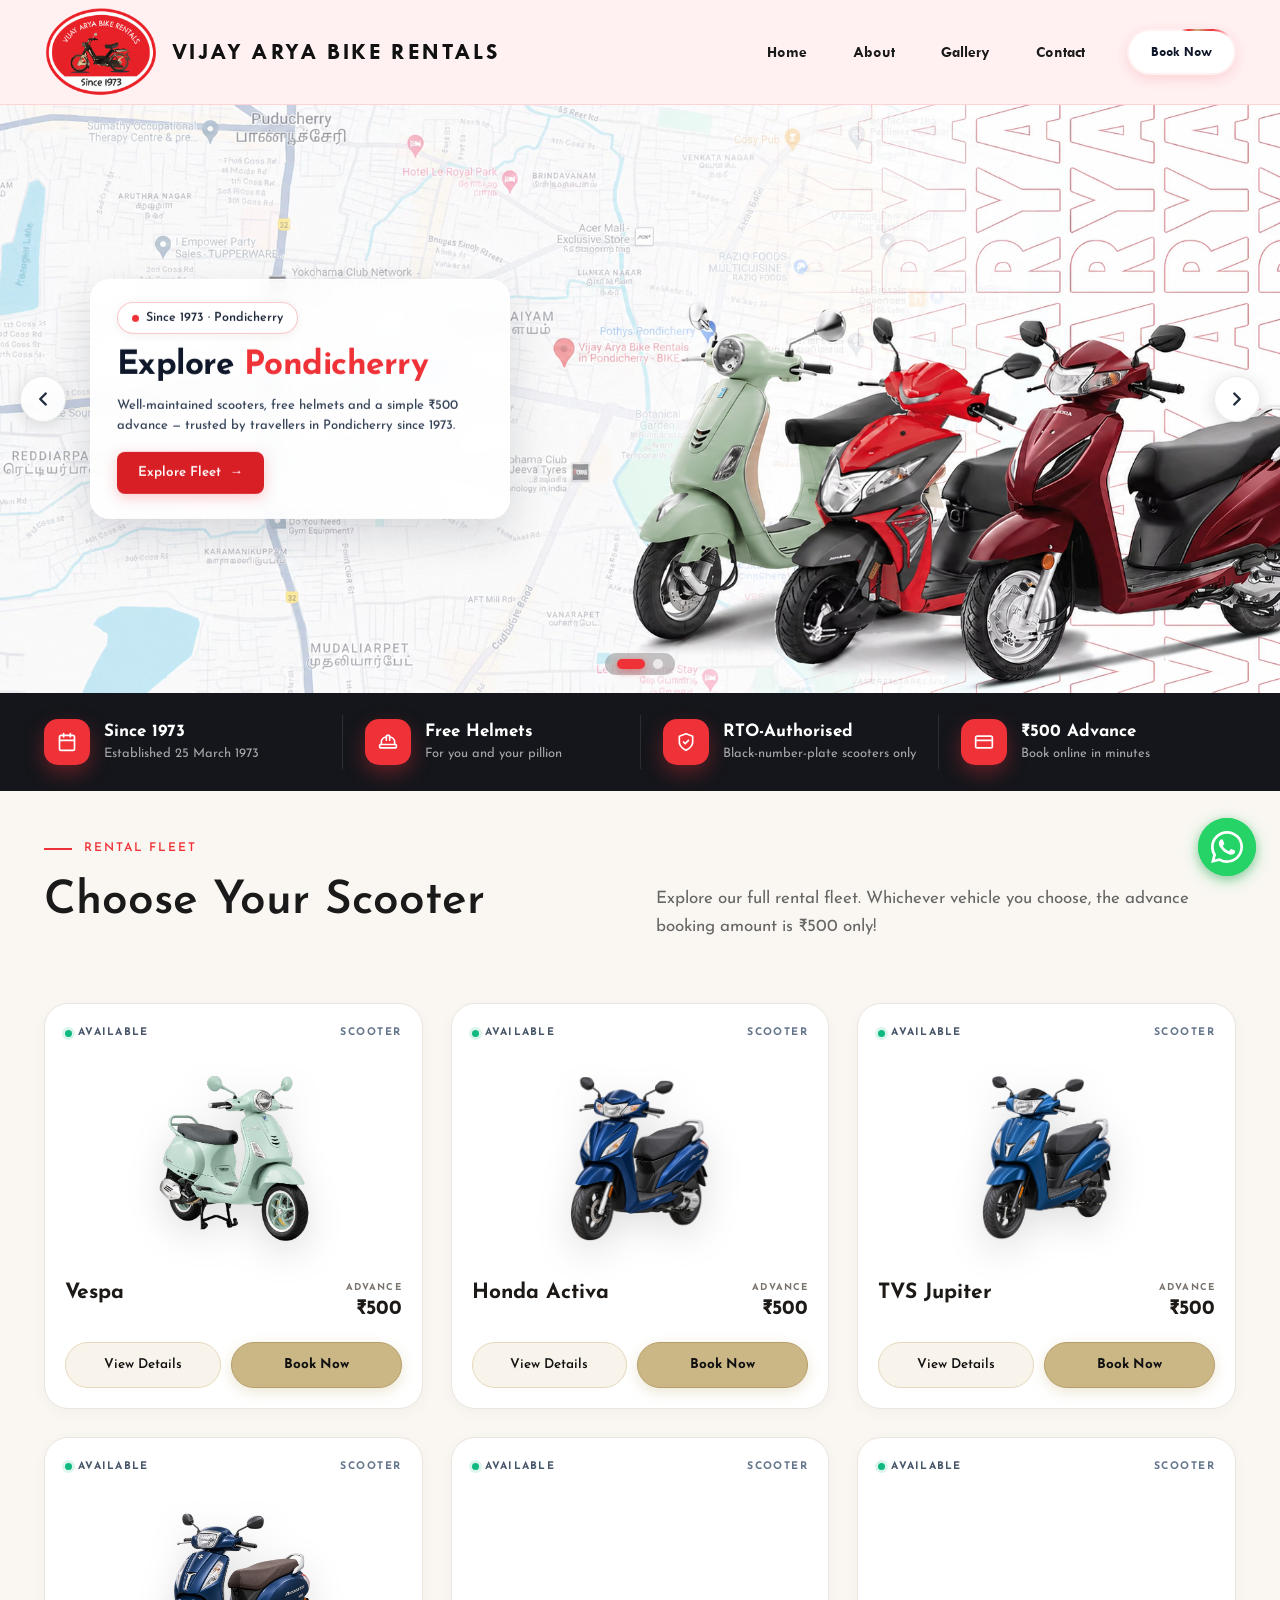
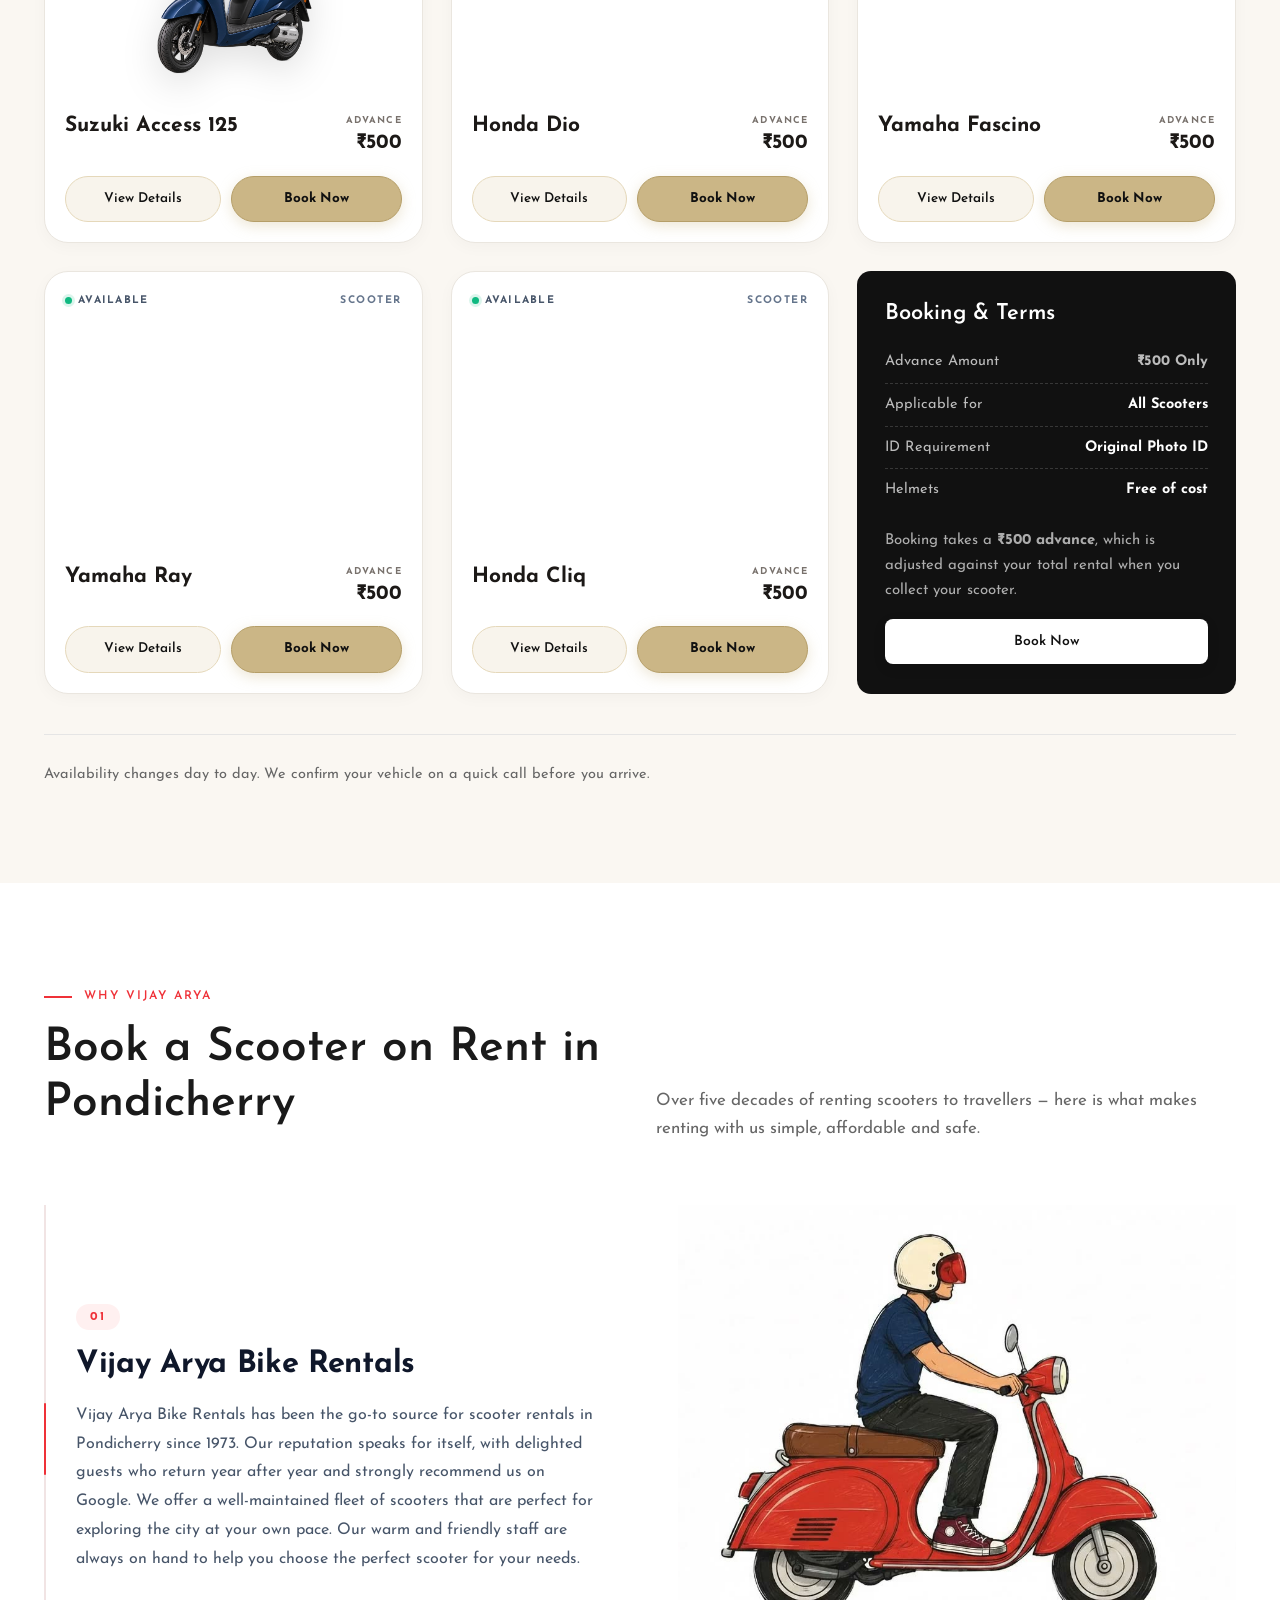
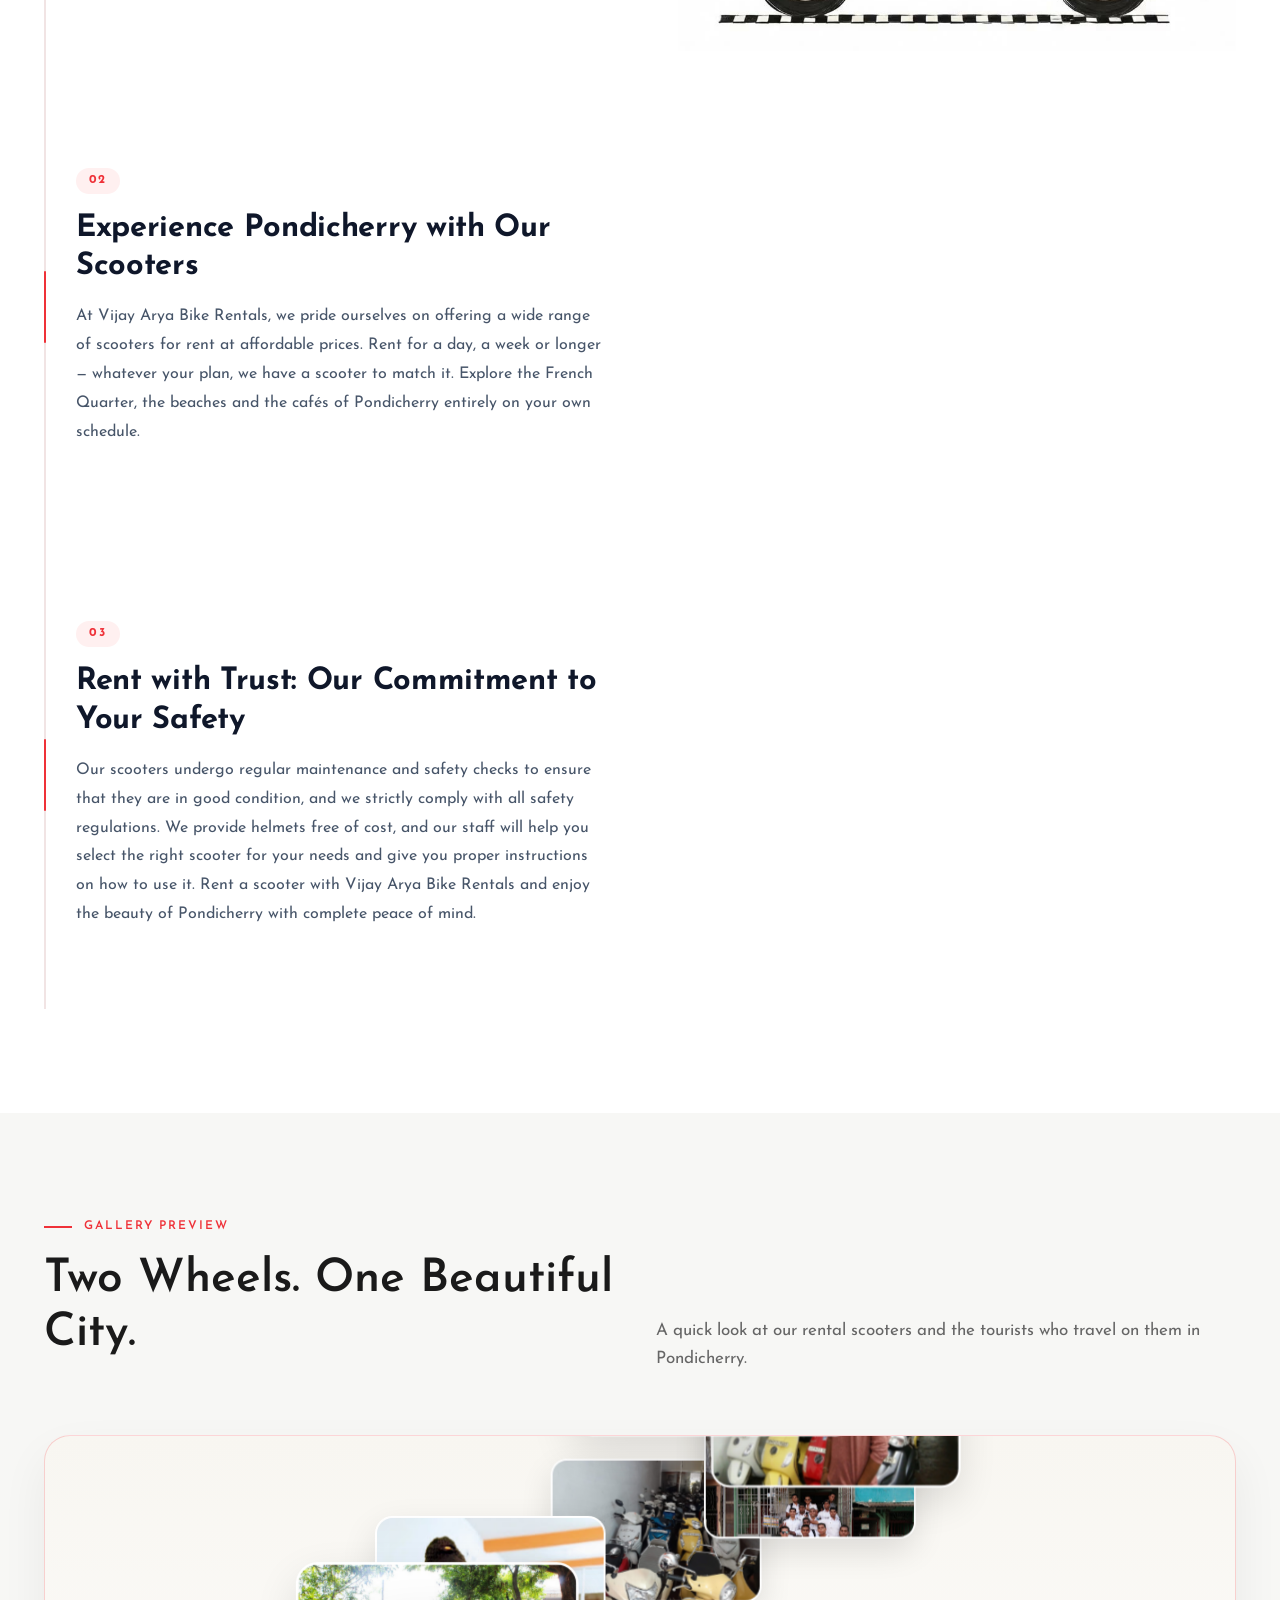
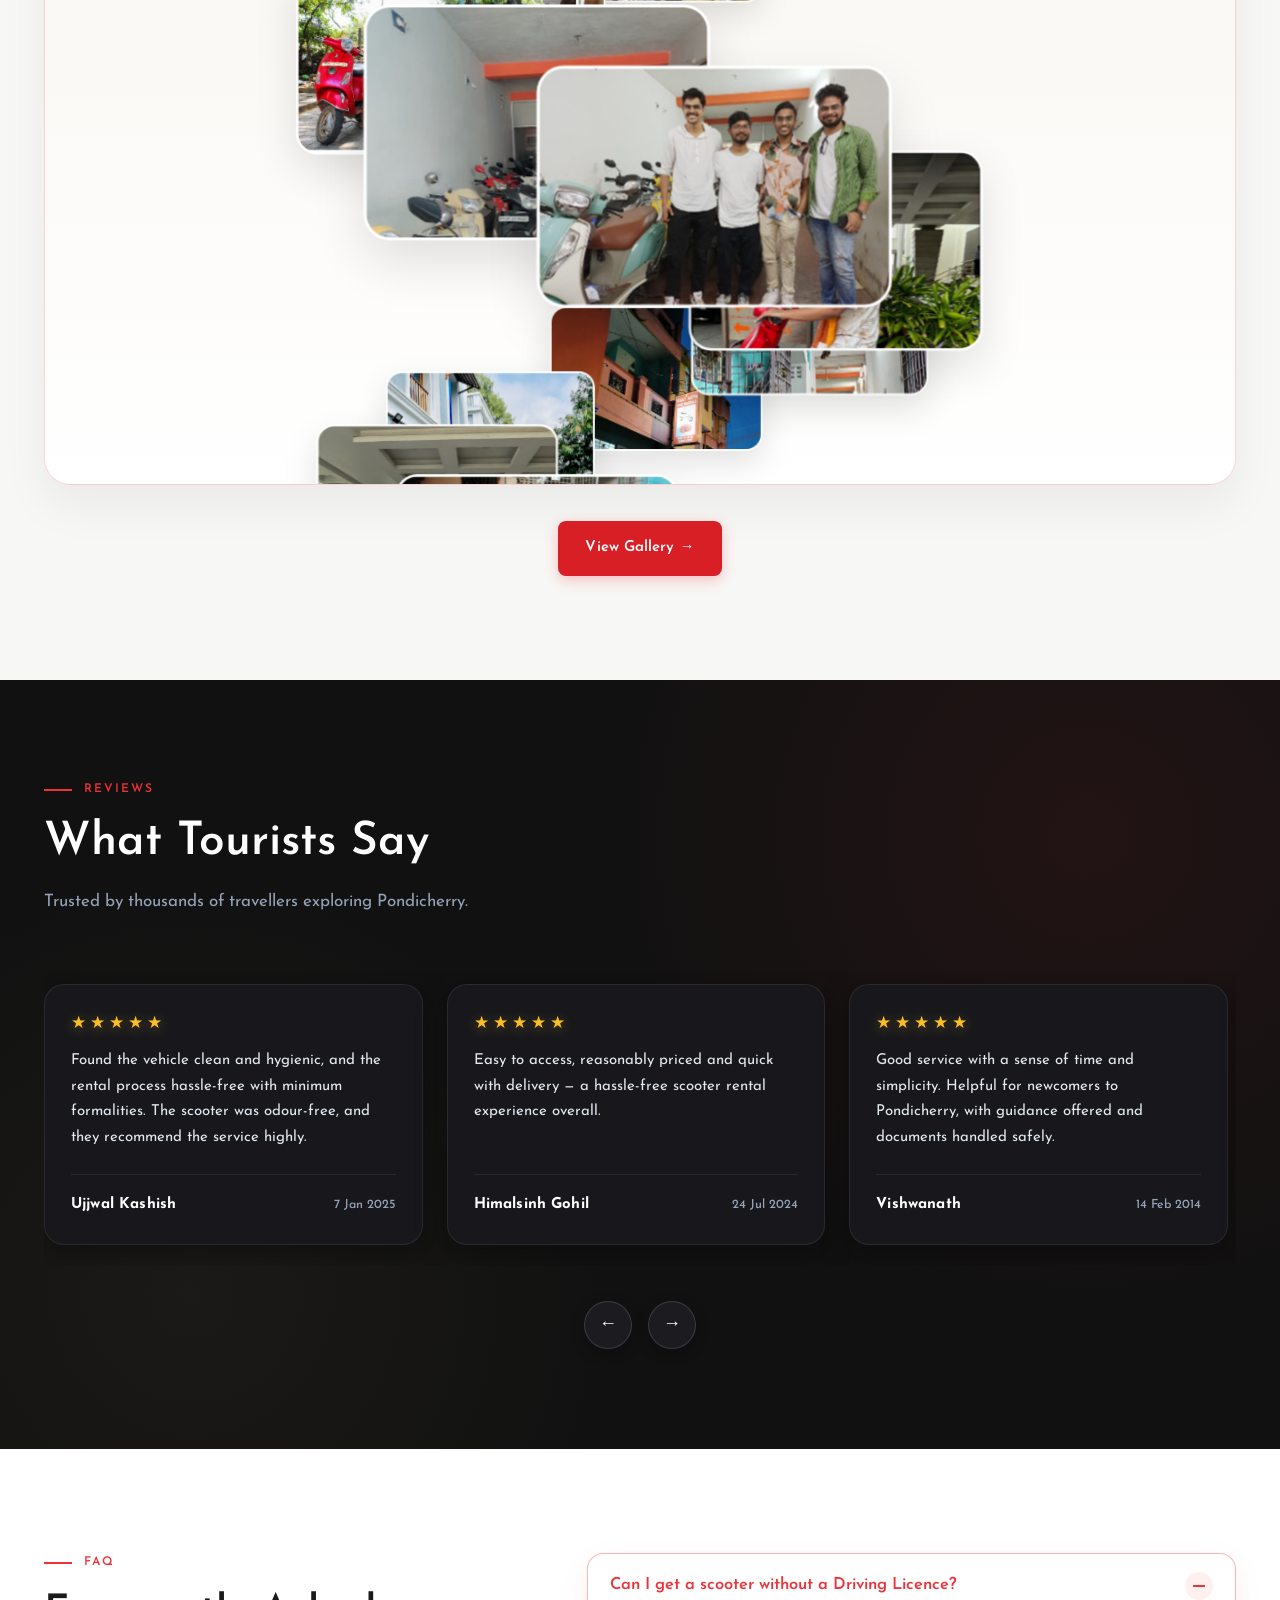
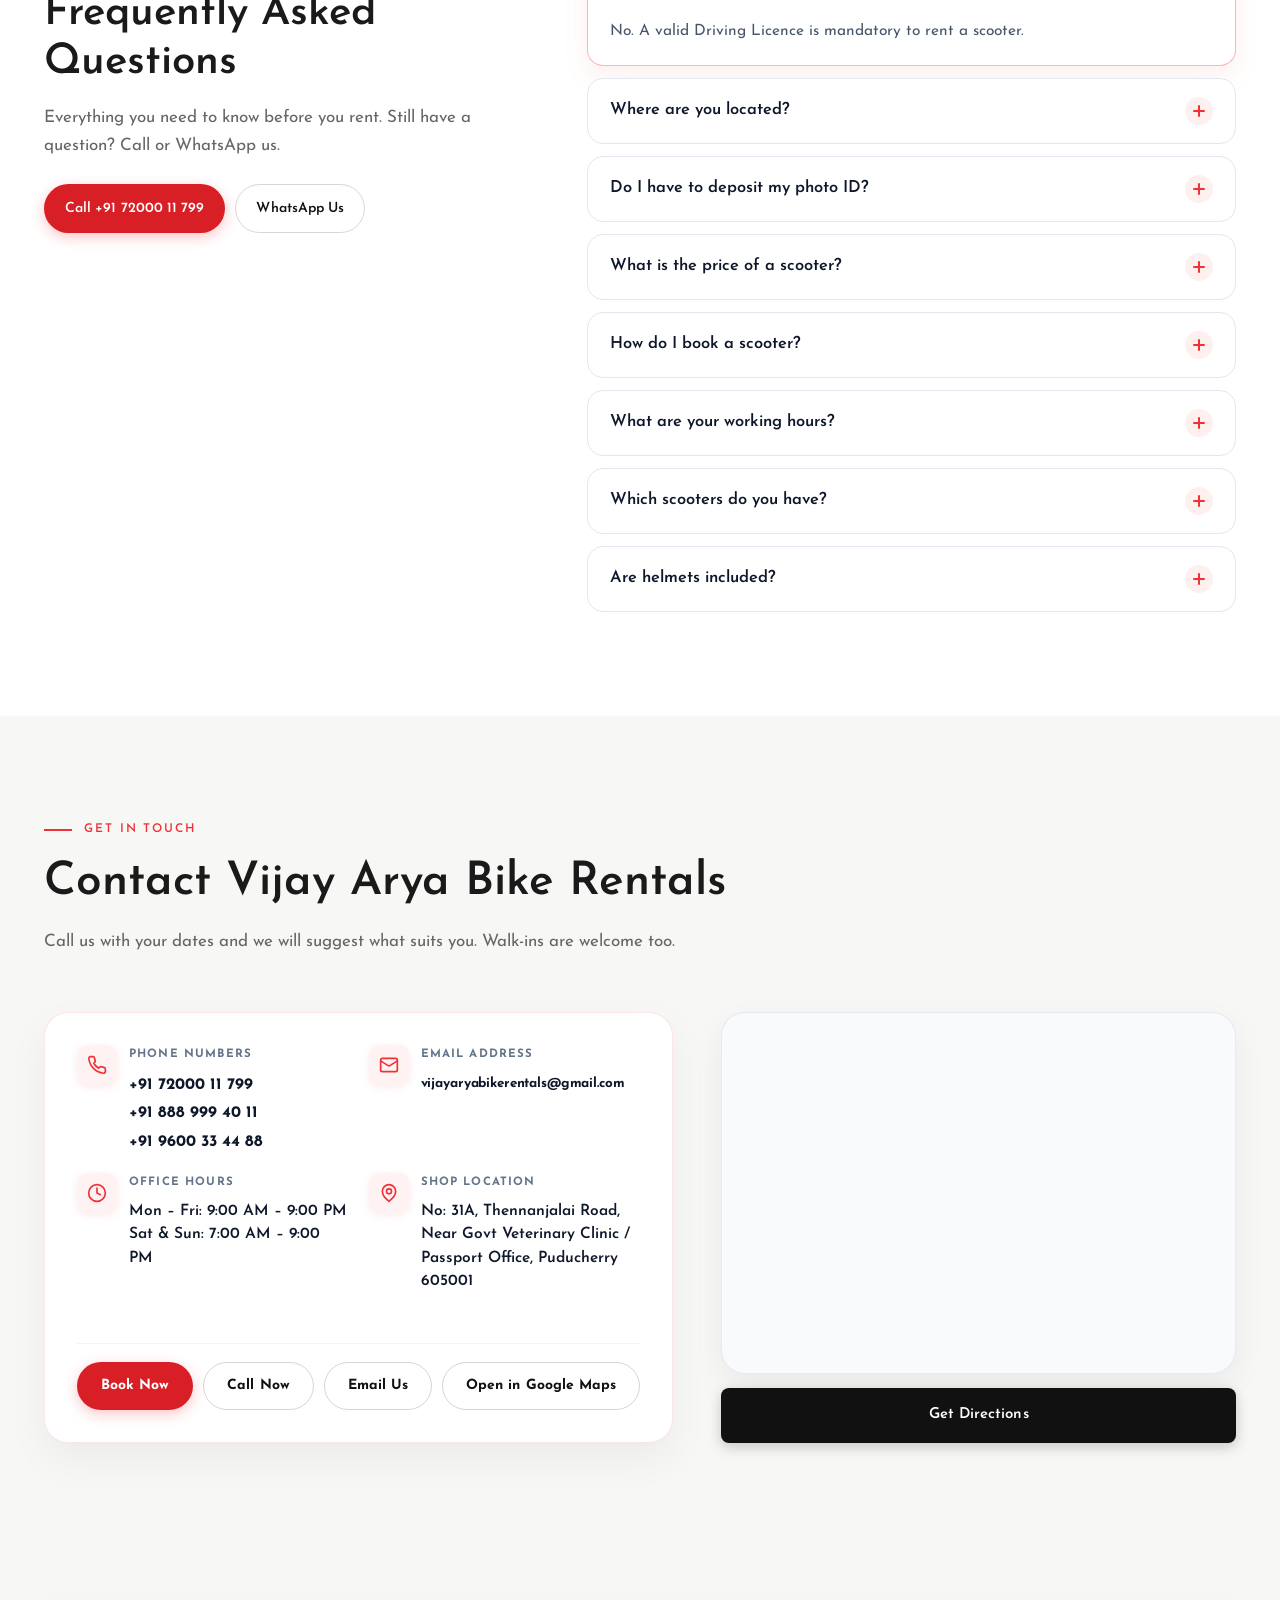
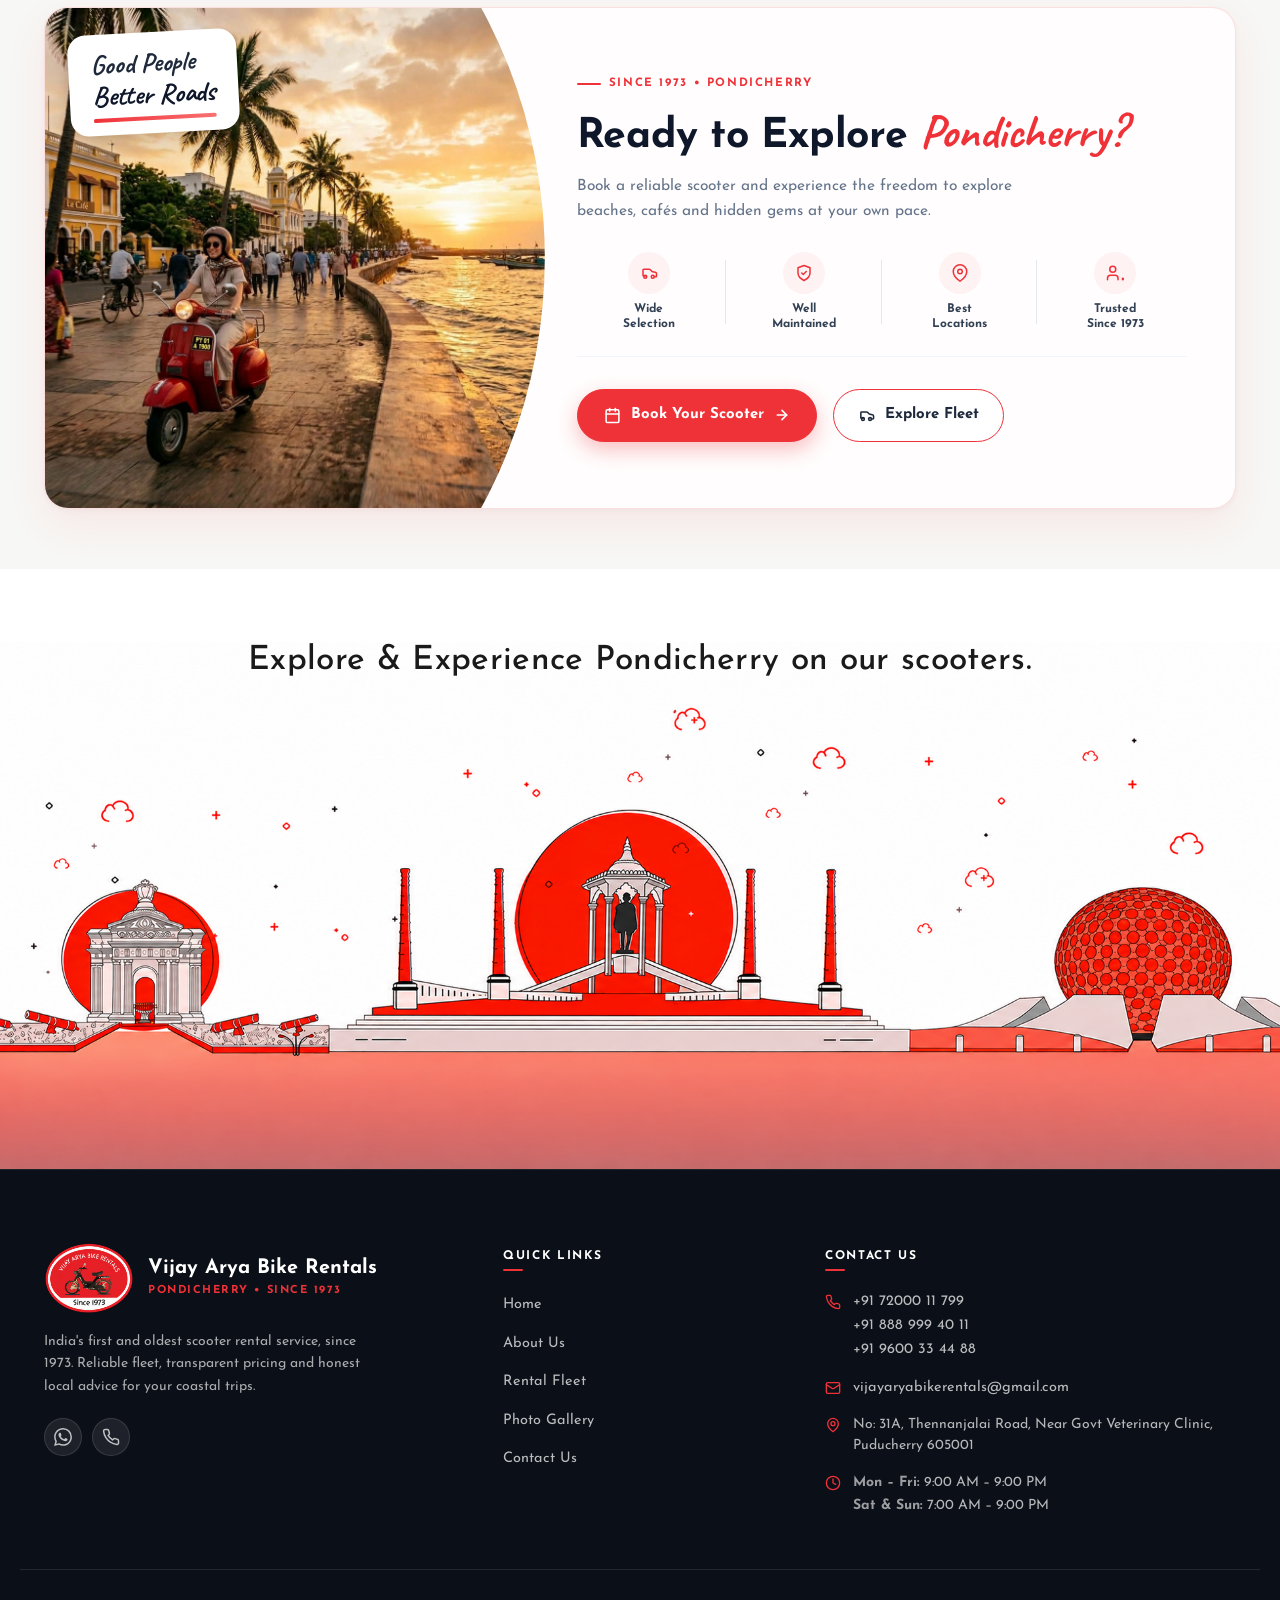
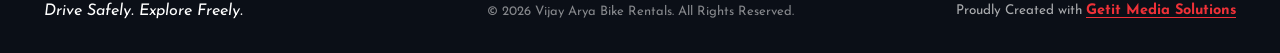
==== commit 543c0b1d: "crt" ====
--- a/index.html
+++ b/index.html
@@ -32,7 +32,7 @@
   <link
     href="https://fonts.googleapis.com/css2?family=Caveat:wght@600;700&family=Josefin+Sans:wght@300;400;500;600;700&display=swap"
     rel="stylesheet">
-  <link rel="stylesheet" href="css/style.css?v=9.0">
+  <link rel="stylesheet" href="css/style.css?v=11.5">
   <script>document.documentElement.className += " js";</script>
 
   <script type="application/ld+json">
@@ -175,97 +175,132 @@
 
   <main id="main" tabindex="-1">
 
-    <!-- ============================ HERO ============================ -->
-    <section class="hero-light-banner" aria-labelledby="heroTitle">
-      <div class="hero-light-backdrop">
-        <img src="assets/banners/hero_pondicherry_vespa.png" alt="Red Vespa scooter parked on Puducherry street"
-          class="hero-light-bg-img active" fetchpriority="high" decoding="async">
-        <img src="assets/banners/hero-pondicherry-coast.png" alt="Pondicherry Coast" class="hero-light-bg-img"
-          fetchpriority="low" decoding="async">
-        <img src="assets/banners/hero_1.png" alt="Scooter rental banner 1" class="hero-light-bg-img" fetchpriority="low"
-          decoding="async">
-        <img src="assets/banners/hero_2.png" alt="Scooter rental banner 2" class="hero-light-bg-img" fetchpriority="low"
-          decoding="async">
-        <div class="hero-light-fade-overlay" aria-hidden="true"></div>
-      </div>
-
-      <div class="wrap hero-light-container">
-        <div class="hero-light-content">
-
-          <!-- Main Headline -->
-          <h1 id="heroTitle" class="hero-light-headline">
-            More Journeys<br>
-            <em>Brighter</em> Memories
-          </h1>
-
-          <!-- Description Paragraph -->
-          <p class="hero-light-sub">
-            India's first and oldest scooter rental shop, since 1973. Explore Pondicherry on your terms with
-            well-maintained scooters, instant online booking and a hassle-free rental experience.
-          </p>
-
-          <!-- Action Buttons -->
-          <div class="hero-light-actions">
-            <a class="btn-light-red" href="#fleet">
-              Book Your Scooter <span class="btn-arrow">&rarr;</span>
-            </a>
-            <a class="btn-light-outline" href="#fleet">
-              Explore Fleet
-            </a>
-          </div>
-
-          <!-- 3 Horizontal Stat Badges with Red Icon Circles -->
-          <div class="hero-light-stats">
-            <div class="light-stat-item">
-              <div class="stat-ic-circle">
-                <svg width="18" height="18" viewBox="0 0 24 24" fill="none" stroke="currentColor" stroke-width="2.2"
-                  stroke-linecap="round" stroke-linejoin="round">
-                  <path d="M12 22s8-4 8-10V5l-8-3-8 3v7c0 6 8 10 8 10z" />
-                </svg>
-              </div>
-              <div>
-                <strong class="light-stat-val">50+</strong>
-                <span class="light-stat-lbl">YEARS OF TRUST</span>
-              </div>
-            </div>
-
-            <div class="light-stat-item">
-              <div class="stat-ic-circle">
-                <svg width="18" height="18" viewBox="0 0 24 24" fill="none" stroke="currentColor" stroke-width="2.2"
-                  stroke-linecap="round" stroke-linejoin="round">
-                  <path d="M17 21v-2a4 4 0 0 0-4-4H5a4 4 0 0 0-4 4v2" />
-                  <circle cx="9" cy="7" r="4" />
-                  <path d="M23 21v-2a4 4 0 0 0-3-3.87" />
-                  <path d="M16 3.13a4 4 0 0 1 0 7.75" />
-                </svg>
-              </div>
-              <div>
-                <strong class="light-stat-val">50K+</strong>
-                <span class="light-stat-lbl">HAPPY TOURISTS</span>
-              </div>
-            </div>
-
-            <div class="light-stat-item">
-              <div class="stat-ic-circle">
-                <svg width="18" height="18" viewBox="0 0 24 24" fill="none" stroke="currentColor" stroke-width="2.2"
-                  stroke-linecap="round" stroke-linejoin="round">
-                  <path
-                    d="M14.7 6.3a1 1 0 0 0 0 1.4l1.6 1.6a1 1 0 0 0 1.4 0l3.77-3.77a6 6 0 0 1-7.94 7.94l-6.91 6.91a2.12 2.12 0 0 1-3-3l6.91-6.91a6 6 0 0 1 7.94-7.94l-3.76 3.76z" />
-                </svg>
-              </div>
-              <div>
-                <strong class="light-stat-val">100%</strong>
-                <span class="light-stat-lbl">WELL MAINTAINED</span>
-              </div>
-            </div>
-
-          </div>
-
-          <!-- Cursive Tagline Positioned Beside Vespa Scooter -->
-          <div class="hero-vespa-tagline-wrap">
-            <div class="hero-cursive-tagline">
-              <span class="cursive-txt">Since 1973</span>
-              <span class="cursive-txt cursive-sub">Pondicherry <span class="red-line-art"></span></span>
+    <!-- ============================ HERO SLIDER ============================ -->
+    <section class="hero-slider-section" aria-labelledby="heroTitle">
+      <h1 id="heroTitle" class="sr-only">Vijay Arya Bike Rentals | Scooter & Bike Rental in Pondicherry Since 1973</h1>
+
+      <div class="hero-slider" id="heroSlider" aria-roledescription="carousel" aria-label="Vijay Arya Bike Rentals Highlights">
+        <div class="hero-slides-track">
+          <!-- Slide 1: Explore Pondicherry (Scooters on Right -> Content on Left) -->
+          <div class="hero-slide active" data-slide-index="0" role="group" aria-roledescription="slide" aria-label="1 of 2: Explore Pondicherry">
+            <img src="assets/banners/Vijay-arya-Bike-rentals-hero.png"
+              alt="Explore Pondicherry - Vijay Arya Bike Rentals"
+              class="hero-banner-img"
+              fetchpriority="high"
+              decoding="async"
+              width="1848"
+              height="851">
+            
+            <div class="hero-slide-content slide-content-left">
+              <div class="hero-slide-badge">
+                <span class="badge-dot"></span>
+                <span>Since 1973 &middot; Pondicherry</span>
+              </div>
+              <h2 class="hero-slide-title">
+                Explore <span class="text-red">Pondicherry</span>
+              </h2>
+              <p class="hero-slide-desc">
+                Well-maintained scooters, free helmets and a simple &#8377;500 advance &mdash; trusted by travellers in Pondicherry since 1973.
+              </p>
+              <div class="hero-slide-actions">
+                <a href="#fleet" class="btn btn-sm btn-red">
+                  <span>Explore Fleet</span>
+                  <span class="btn-arrow">&rarr;</span>
+                </a>
+              </div>
+            </div>
+          </div>
+
+          <!-- Slide 2: Book a Scooter on Rent in Pondicherry (Scooters on Left -> Content on Right) -->
+          <div class="hero-slide" data-slide-index="1" role="group" aria-roledescription="slide" aria-label="2 of 2: Book a Scooter on Rent In Pondicherry">
+            <img src="assets/banners/Vijay-arya-Bike-rentals-hero2.png"
+              alt="Book a Scooter on Rent In Pondicherry - Vijay Arya Bike Rentals"
+              class="hero-banner-img"
+              fetchpriority="low"
+              decoding="async"
+              width="1848"
+              height="851">
+
+            <div class="hero-slide-content slide-content-right">
+              <div class="hero-slide-badge">
+                <span class="badge-dot"></span>
+                <span>Advance &#8377;500 Only</span>
+              </div>
+              <h2 class="hero-slide-title">
+                Book a Scooter on <br><span class="text-red">Rent in Pondicherry</span>
+              </h2>
+              <p class="hero-slide-desc">
+                Choose from Vespas, Dios, Activas & more. Sanitized scooters, helmets & easy pickup!
+              </p>
+              <div class="hero-slide-actions">
+                <a href="#fleet" class="btn btn-sm btn-red">
+                  <span>Book Now</span>
+                  <span class="btn-arrow">&rarr;</span>
+                </a>
+                <a href="tel:+917200011799" class="btn btn-sm btn-ghost hero-call-btn">
+                  <span>Call Us</span>
+                </a>
+              </div>
+            </div>
+          </div>
+        </div>
+
+        <!-- Slider Arrow Navigation -->
+        <button class="hero-slider-nav hero-nav-prev" id="heroPrevBtn" type="button" aria-label="Previous Slide">
+          <svg width="22" height="22" viewBox="0 0 24 24" fill="none" stroke="currentColor" stroke-width="2.6" stroke-linecap="round" stroke-linejoin="round">
+            <polyline points="15 18 9 12 15 6"></polyline>
+          </svg>
+        </button>
+        <button class="hero-slider-nav hero-nav-next" id="heroNextBtn" type="button" aria-label="Next Slide">
+          <svg width="22" height="22" viewBox="0 0 24 24" fill="none" stroke="currentColor" stroke-width="2.6" stroke-linecap="round" stroke-linejoin="round">
+            <polyline points="9 18 15 12 9 6"></polyline>
+          </svg>
+        </button>
+
+        <!-- Slider Pagination Dots -->
+        <div class="hero-slider-dots" id="heroSliderDots" role="tablist" aria-label="Choose Slide">
+          <button class="hero-dot active" type="button" role="tab" aria-selected="true" aria-label="Go to slide 1" data-slide-to="0"></button>
+          <button class="hero-dot" type="button" role="tab" aria-selected="false" aria-label="Go to slide 2" data-slide-to="1"></button>
+        </div>
+      </div>
+
+      <!-- Trust Bar Strip Beneath Banner -->
+      <div class="hero-trust-bar">
+        <div class="wrap hero-trust-wrap">
+          <div class="hero-trust-item">
+            <span class="trust-ic-circle" aria-hidden="true">
+              <svg width="20" height="20" viewBox="0 0 24 24" fill="none" stroke="currentColor" stroke-width="2" stroke-linecap="round" stroke-linejoin="round"><rect x="3" y="4" width="18" height="18" rx="2"/><line x1="16" y1="2" x2="16" y2="6"/><line x1="8" y1="2" x2="8" y2="6"/><line x1="3" y1="10" x2="21" y2="10"/></svg>
+            </span>
+            <div class="trust-text">
+              <strong class="trust-val">Since 1973</strong>
+              <span class="trust-lbl">Established 25 March 1973</span>
+            </div>
+          </div>
+          <div class="hero-trust-item">
+            <span class="trust-ic-circle" aria-hidden="true">
+              <svg width="20" height="20" viewBox="0 0 24 24" fill="none" stroke="currentColor" stroke-width="2" stroke-linecap="round" stroke-linejoin="round"><path d="M2 18a1 1 0 0 0 1 1h18a1 1 0 0 0 1-1v-2a1 1 0 0 0-1-1H3a1 1 0 0 0-1 1v2z"/><path d="M10 10V5a1 1 0 0 1 1-1h2a1 1 0 0 1 1 1v5"/><path d="M4 15v-3a6 6 0 0 1 6-6"/><path d="M14 6a6 6 0 0 1 6 6v3"/></svg>
+            </span>
+            <div class="trust-text">
+              <strong class="trust-val">Free Helmets</strong>
+              <span class="trust-lbl">For you and your pillion</span>
+            </div>
+          </div>
+          <div class="hero-trust-item">
+            <span class="trust-ic-circle" aria-hidden="true">
+              <svg width="20" height="20" viewBox="0 0 24 24" fill="none" stroke="currentColor" stroke-width="2" stroke-linecap="round" stroke-linejoin="round"><path d="M12 22s8-4 8-10V5l-8-3-8 3v7c0 6 8 10 8 10z"/><path d="m9 12 2 2 4-4"/></svg>
+            </span>
+            <div class="trust-text">
+              <strong class="trust-val">RTO-Authorised</strong>
+              <span class="trust-lbl">Black-number-plate scooters only</span>
+            </div>
+          </div>
+          <div class="hero-trust-item">
+            <span class="trust-ic-circle" aria-hidden="true">
+              <svg width="20" height="20" viewBox="0 0 24 24" fill="none" stroke="currentColor" stroke-width="2" stroke-linecap="round" stroke-linejoin="round"><rect width="20" height="14" x="2" y="5" rx="2"/><line x1="2" x2="22" y1="10" y2="10"/></svg>
+            </span>
+            <div class="trust-text">
+              <strong class="trust-val">&#8377;500 Advance</strong>
+              <span class="trust-lbl">Book online in minutes</span>
             </div>
           </div>
         </div>
@@ -590,6 +625,72 @@
       </div>
     </section>
 
+    <!-- ============================ STORY SCROLL (sticky visual) ============================ -->
+    <section class="section story-scroll" id="story" aria-labelledby="storyScrollTitle">
+      <div class="wrap">
+        <div class="section-head section-head-split">
+          <div>
+            <p class="eyebrow eyebrow-red"><span class="eyebrow-rule"></span>Why Vijay Arya</p>
+            <h2 id="storyScrollTitle">Book a Scooter on Rent in Pondicherry</h2>
+          </div>
+          <p class="section-sub">Over five decades of renting scooters to travellers &mdash; here is what makes renting with us simple, affordable and safe.</p>
+        </div>
+
+        <div class="story-scroll-grid">
+          <div class="story-steps">
+          <article class="story-step is-active" data-story-step="0">
+            <span class="story-step-num">01</span>
+            <h3>Vijay Arya Bike Rentals</h3>
+            <p>Vijay Arya Bike Rentals has been the go-to source for scooter rentals in Pondicherry since 1973. Our reputation speaks for itself, with delighted guests who return year after year and strongly recommend us on Google. We offer a well-maintained fleet of scooters that are perfect for exploring the city at your own pace. Our warm and friendly staff are always on hand to help you choose the perfect scooter for your needs.</p>
+          </article>
+
+          <article class="story-step" data-story-step="1">
+            <span class="story-step-num">02</span>
+            <h3>Experience Pondicherry with Our Scooters</h3>
+            <p>At Vijay Arya Bike Rentals, we pride ourselves on offering a wide range of scooters for rent at affordable prices. Rent for a day, a week or longer &mdash; whatever your plan, we have a scooter to match it. Explore the French Quarter, the beaches and the cafés of Pondicherry entirely on your own schedule.</p>
+          </article>
+
+          <article class="story-step" data-story-step="2">
+            <span class="story-step-num">03</span>
+            <h3>Rent with Trust: Our Commitment to Your Safety</h3>
+            <p>Our scooters undergo regular maintenance and safety checks to ensure that they are in good condition, and we strictly comply with all safety regulations. We provide helmets free of cost, and our staff will help you select the right scooter for your needs and give you proper instructions on how to use it. Rent a scooter with Vijay Arya Bike Rentals and enjoy the beauty of Pondicherry with complete peace of mind.</p>
+          </article>
+          </div>
+
+          <div class="story-visual" aria-hidden="true">
+            <div class="story-visual-frame">
+              <video class="story-visual-video" autoplay muted loop playsinline preload="metadata"
+                poster="assets/video/scooter-loop-poster.jpg?v=2" aria-hidden="true">
+                <source src="assets/video/scooter-loop.mp4?v=2" type="video/mp4">
+              </video>
+            </div>
+          </div>
+        </div>
+      </div>
+    </section>
+
+    <script>
+      (function () {
+        var steps = document.querySelectorAll('[data-story-step]');
+        var imgs = document.querySelectorAll('[data-story-img]');
+        if (!steps.length || !('IntersectionObserver' in window)) return;
+        function activate(i) {
+          steps.forEach(function (s) { s.classList.toggle('is-active', s.getAttribute('data-story-step') === i); });
+          imgs.forEach(function (im) { im.classList.toggle('is-active', im.getAttribute('data-story-img') === i); });
+        }
+        var io = new IntersectionObserver(function (entries) {
+          entries.forEach(function (e) { if (e.isIntersecting) activate(e.target.getAttribute('data-story-step')); });
+        }, { rootMargin: '-45% 0px -45% 0px' });
+        steps.forEach(function (s) { io.observe(s); });
+      })();
+      (function () {
+        var v = document.querySelector('.story-visual-video');
+        if (v && window.matchMedia && window.matchMedia('(prefers-reduced-motion: reduce)').matches) {
+          v.removeAttribute('autoplay'); v.pause();
+        }
+      })();
+    </script>
+
     <!-- ============================ GALLERY PREVIEW ============================ -->
     <section class="section section-tint gallery" id="gallery" aria-labelledby="galTitle">
       <div class="wrap">
@@ -772,6 +873,142 @@
         </div>
       </div>
     </section>
+
+    <!-- ============================ FAQ ============================ -->
+    <section class="section faq-sec" id="faq" aria-labelledby="faqTitle">
+      <div class="wrap faq-grid">
+        <div class="faq-intro">
+          <p class="eyebrow eyebrow-red"><span class="eyebrow-rule"></span>FAQ</p>
+          <h2 id="faqTitle">Frequently Asked Questions</h2>
+          <p class="section-sub">Everything you need to know before you rent. Still have a question? Call or WhatsApp us.</p>
+          <div class="faq-contact">
+            <a class="btn btn-red" href="tel:+917200011799">Call +91 72000 11 799</a>
+            <a class="btn btn-outline" href="https://wa.me/919600334488" target="_blank" rel="noopener">WhatsApp Us</a>
+          </div>
+        </div>
+
+        <div class="faq-list">
+            <details class="faq-item" name="faq" open>
+              <summary class="faq-q"><span>Can I get a scooter without a Driving Licence?</span><span class="faq-ic" aria-hidden="true"></span></summary>
+              <div class="faq-a"><p>No. A valid Driving Licence is mandatory to rent a scooter.</p></div>
+            </details>
+            <details class="faq-item" name="faq">
+              <summary class="faq-q"><span>Where are you located?</span><span class="faq-ic" aria-hidden="true"></span></summary>
+              <div class="faq-a"><p>We are very close to the Pondicherry Bus Stand (2 minutes walk) and the Railway Station (10 minutes walk) &mdash; No: 31A, Thennanjalai Road, Near Govt Veterinary Clinic / Passport Office, Puducherry 605001.</p></div>
+            </details>
+            <details class="faq-item" name="faq">
+              <summary class="faq-q"><span>Do I have to deposit my photo ID?</span><span class="faq-ic" aria-hidden="true"></span></summary>
+              <div class="faq-a"><p>Yes. Your valid original photo ID has to be deposited with us &mdash; Aadhaar, Voter ID, Driving Licence or Passport. It is returned when you bring the scooter back.</p></div>
+            </details>
+            <details class="faq-item" name="faq">
+              <summary class="faq-q"><span>What is the price of a scooter?</span><span class="faq-ic" aria-hidden="true"></span></summary>
+              <div class="faq-a"><p>Rental starts at &#8377;500 per day. A flat &#8377;500 advance books your scooter, and the rental is settled at the shop when you pick it up.</p></div>
+            </details>
+            <details class="faq-item" name="faq">
+              <summary class="faq-q"><span>How do I book a scooter?</span><span class="faq-ic" aria-hidden="true"></span></summary>
+              <div class="faq-a"><p>Choose your scooter on this website and pay the &#8377;500 advance by Google Pay or any UPI app. Then send the payment screenshot on WhatsApp to +91 9600 33 44 88. Your booking is confirmed once we verify the payment.</p></div>
+            </details>
+            <details class="faq-item" name="faq">
+              <summary class="faq-q"><span>What are your working hours?</span><span class="faq-ic" aria-hidden="true"></span></summary>
+              <div class="faq-a"><p>Monday to Friday we are open 9:00 AM &ndash; 9:00 PM. Saturday and Sunday we open earlier, 7:00 AM &ndash; 9:00 PM.</p></div>
+            </details>
+            <details class="faq-item" name="faq">
+              <summary class="faq-q"><span>Which scooters do you have?</span><span class="faq-ic" aria-hidden="true"></span></summary>
+              <div class="faq-a"><p>We have a wide range of scooters: Vespa, Honda Activa, TVS Jupiter, Suzuki Access 125, Honda Dio, Yamaha Fascino, Yamaha Ray and Honda Cliq. All are RTO-authorised black-number-plate scooters.</p></div>
+            </details>
+            <details class="faq-item" name="faq">
+              <summary class="faq-q"><span>Are helmets included?</span><span class="faq-ic" aria-hidden="true"></span></summary>
+              <div class="faq-a"><p>Yes. Helmets are provided free of cost for you and your pillion.</p></div>
+            </details>
+        </div>
+      </div>
+    </section>
+
+    <script>
+      /* FAQ: only one answer open at a time (fallback for browsers without <details name>) */
+      (function () {
+        var items = document.querySelectorAll('.faq-item');
+        items.forEach(function (d) {
+          d.addEventListener('toggle', function () {
+            if (!d.open) return;
+            items.forEach(function (o) { if (o !== d && o.open) o.open = false; });
+          });
+        });
+      })();
+    </script>
+
+    <script type="application/ld+json">
+    {
+      "@context": "https://schema.org",
+      "@type": "FAQPage",
+      "mainEntity": [
+        {
+          "@type": "Question",
+          "name": "Can I get a scooter without a Driving Licence?",
+          "acceptedAnswer": {
+            "@type": "Answer",
+            "text": "No. A valid Driving Licence is mandatory to rent a scooter."
+          }
+        },
+        {
+          "@type": "Question",
+          "name": "Where are you located?",
+          "acceptedAnswer": {
+            "@type": "Answer",
+            "text": "We are very close to the Pondicherry Bus Stand (2 minutes walk) and the Railway Station (10 minutes walk) — No: 31A, Thennanjalai Road, Near Govt Veterinary Clinic / Passport Office, Puducherry 605001."
+          }
+        },
+        {
+          "@type": "Question",
+          "name": "Do I have to deposit my photo ID?",
+          "acceptedAnswer": {
+            "@type": "Answer",
+            "text": "Yes. Your valid original photo ID has to be deposited with us — Aadhaar, Voter ID, Driving Licence or Passport. It is returned when you bring the scooter back."
+          }
+        },
+        {
+          "@type": "Question",
+          "name": "What is the price of a scooter?",
+          "acceptedAnswer": {
+            "@type": "Answer",
+            "text": "Rental starts at ₹500 per day. A flat ₹500 advance books your scooter, and the rental is settled at the shop when you pick it up."
+          }
+        },
+        {
+          "@type": "Question",
+          "name": "How do I book a scooter?",
+          "acceptedAnswer": {
+            "@type": "Answer",
+            "text": "Choose your scooter on this website and pay the ₹500 advance by Google Pay or any UPI app. Then send the payment screenshot on WhatsApp to +91 9600 33 44 88. Your booking is confirmed once we verify the payment."
+          }
+        },
+        {
+          "@type": "Question",
+          "name": "What are your working hours?",
+          "acceptedAnswer": {
+            "@type": "Answer",
+            "text": "Monday to Friday we are open 9:00 AM – 9:00 PM. Saturday and Sunday we open earlier, 7:00 AM – 9:00 PM."
+          }
+        },
+        {
+          "@type": "Question",
+          "name": "Which scooters do you have?",
+          "acceptedAnswer": {
+            "@type": "Answer",
+            "text": "We have a wide range of scooters: Vespa, Honda Activa, TVS Jupiter, Suzuki Access 125, Honda Dio, Yamaha Fascino, Yamaha Ray and Honda Cliq. All are RTO-authorised black-number-plate scooters."
+          }
+        },
+        {
+          "@type": "Question",
+          "name": "Are helmets included?",
+          "acceptedAnswer": {
+            "@type": "Answer",
+            "text": "Yes. Helmets are provided free of cost for you and your pillion."
+          }
+        }
+      ]
+    }
+    </script>
 
     <!-- ============================ CONTACT + MAP ============================ -->
     <section class="section section-tint contact" id="contact" aria-labelledby="contactTitle">
@@ -824,8 +1061,25 @@
                 </div>
               </div>
 
+              <!-- Hours -->
+              <div class="contact-item">
+                <div class="contact-icon">
+                  <svg width="20" height="20" viewBox="0 0 24 24" fill="none" stroke="currentColor" stroke-width="2"
+                    stroke-linecap="round" stroke-linejoin="round">
+                    <circle cx="12" cy="12" r="10"></circle>
+                    <polyline points="12 6 12 12 16 14"></polyline>
+                  </svg>
+                </div>
+                <div class="contact-item-info">
+                  <span class="contact-label">Office Hours</span>
+                  <div class="contact-value">
+                    Mon &ndash; Fri: 9:00 AM &ndash; 9:00 PM<br>Sat &amp; Sun: 7:00 AM &ndash; 9:00 PM
+                  </div>
+                </div>
+              </div>
+
               <!-- Address -->
-              <div class="contact-item contact-item-full">
+              <div class="contact-item">
                 <div class="contact-icon">
                   <svg width="20" height="20" viewBox="0 0 24 24" fill="none" stroke="currentColor" stroke-width="2"
                     stroke-linecap="round" stroke-linejoin="round">
@@ -838,23 +1092,6 @@
                   <address class="address-text">
                     No: 31A, Thennanjalai Road, Near Govt Veterinary Clinic / Passport Office, Puducherry 605001
                   </address>
-                </div>
-              </div>
-
-              <!-- Hours -->
-              <div class="contact-item contact-item-full">
-                <div class="contact-icon">
-                  <svg width="20" height="20" viewBox="0 0 24 24" fill="none" stroke="currentColor" stroke-width="2"
-                    stroke-linecap="round" stroke-linejoin="round">
-                    <circle cx="12" cy="12" r="10"></circle>
-                    <polyline points="12 6 12 12 16 14"></polyline>
-                  </svg>
-                </div>
-                <div class="contact-item-info">
-                  <span class="contact-label">Office Hours</span>
-                  <div class="contact-value">
-                    Mon &ndash; Fri: 9:00 AM &ndash; 9:00 PM<br>Sat &amp; Sun: 7:00 AM &ndash; 9:00 PM
-                  </div>
                 </div>
               </div>
             </div>
@@ -977,7 +1214,7 @@
                   <path d="M12 5l7 7-7 7"></path>
                 </svg>
               </button>
-              <a class="btn-ref-outline" href="index.html#models">
+              <a class="btn-ref-outline" href="index.html#fleet">
                 <svg width="17" height="17" viewBox="0 0 24 24" fill="none" stroke="currentColor" stroke-width="2.2"
                   stroke-linecap="round" stroke-linejoin="round" aria-hidden="true">
                   <path
@@ -991,6 +1228,17 @@
             </div>
 
           </div>
+        </div>
+      </div>
+    </section>
+
+    <!-- ============================ PONDY ROAD (moving Vespa) ============================ -->
+    <section class="pondy-road" aria-labelledby="pondyRoadTitle">
+      <h2 id="pondyRoadTitle" class="pondy-road-title">Explore &amp; Experience Pondicherry on our scooters.</h2>
+      <div class="pondy-road-scene">
+        <img class="pondy-road-bg" src="assets/banners/pondy_2d_image.png" alt="Illustrated Pondicherry landmarks: Arc de Triomphe, Gandhi statue and Matrimandir" width="1953" height="805" loading="lazy" decoding="async">
+        <div class="pondy-road-lane" aria-hidden="true">
+          <img class="pondy-road-vespa" src="assets/video/vespa-run.webp" alt="" width="360" height="289" loading="lazy" decoding="async">
         </div>
       </div>
     </section>
@@ -1426,7 +1674,7 @@
     if (window._connectLiveFleet) window._connectLiveFleet();
   </script>
   <script src="https://cdnjs.cloudflare.com/ajax/libs/qrcodejs/1.0.0/qrcode.min.js"></script>
-  <script src="js/script.js?v=4.7" defer></script>
+  <script src="js/script.js?v=5.1" defer></script>
 </body>
 
 </html>
--- a/css/style.css
+++ b/css/style.css
@@ -105,6 +105,7 @@
   line-height: 1.65;
   -webkit-font-smoothing: antialiased;
   overflow-x: hidden;
+  overflow-x: clip;
 }
 img { max-width: 100%; height: auto; display: block; }
 button { font: inherit; color: inherit; }
@@ -634,58 +635,405 @@
 
 body.nav-open { overflow: hidden; }
 
-/* ---------- 6. Hero Banner (Light Aesthetic Reference Match) ---------- */
-.hero-light-banner {
+/* ---------- 6. Hero Slider (Full Visual Banner Carousel) ---------- */
+.sr-only {
+  position: absolute;
+  width: 1px;
+  height: 1px;
+  padding: 0;
+  margin: -1px;
+  overflow: hidden;
+  clip: rect(0, 0, 0, 0);
+  white-space: nowrap;
+  border-width: 0;
+}
+
+.hero-slider-section {
   position: relative;
-  min-height: min(52vh, 460px);
-  display: flex;
-  align-items: center;
+  width: 100%;
+  background: #FFFFFF;
   overflow: hidden;
-  background: #FFFFFF;
-  color: #0F172A;
-  padding: 32px 0 36px;
-}
-
-.hero-light-backdrop {
+}
+
+.hero-slider {
+  position: relative;
+  width: 100%;
+  max-width: 100%;
+  aspect-ratio: 1848 / 851;
+  background: #F8FAFC;
+  overflow: hidden;
+  user-select: none;
+}
+
+.hero-slides-track {
+  position: relative;
+  width: 100%;
+  height: 100%;
+}
+
+.hero-slide {
   position: absolute;
   inset: 0;
   width: 100%;
   height: 100%;
+  opacity: 0;
+  visibility: hidden;
+  transition: opacity 0.85s cubic-bezier(0.4, 0, 0.2, 1), transform 0.85s cubic-bezier(0.4, 0, 0.2, 1);
+  transform: scale(1.015);
   z-index: 1;
-  pointer-events: none;
-  overflow: hidden;
-}
-
-.hero-light-bg-img {
-  position: absolute;
-  right: -2%;
-  top: 0;
-  width: 62%;
+}
+
+.hero-slide.active {
+  opacity: 1;
+  visibility: visible;
+  transform: scale(1);
+  z-index: 2;
+}
+
+.hero-slide-link {
+  display: block;
+  width: 100%;
+  height: 100%;
+  text-decoration: none;
+  cursor: pointer;
+}
+
+.hero-banner-img {
+  width: 100%;
   height: 100%;
   object-fit: cover;
   object-position: center center;
-  opacity: 0;
-  transition: opacity 1.5s ease-in-out;
-}
-
-.hero-light-bg-img.active {
-  opacity: 1;
-}
-
-.hero-light-fade-overlay {
+  display: block;
+}
+
+/* Slide Overlay Content (Positioned strictly in the open area opposite vehicles) */
+.hero-slide-content {
   position: absolute;
-  inset: 0;
-  width: 100%;
-  height: 100%;
-  background: linear-gradient(
-    90deg,
-    #FFFFFF 0%,
-    #FFFFFF 36%,
-    rgba(255, 255, 255, 0.96) 46%,
-    rgba(255, 255, 255, 0.65) 60%,
-    rgba(255, 255, 255, 0.15) 78%,
-    transparent 100%
-  );
+  top: 50%;
+  transform: translateY(-50%);
+  z-index: 5;
+  max-width: 420px;
+  width: 36%;
+  pointer-events: auto;
+  text-align: left;
+  background: rgba(255, 255, 255, 0.88);
+  backdrop-filter: blur(10px);
+  -webkit-backdrop-filter: blur(10px);
+  border: 1px solid rgba(255, 255, 255, 0.9);
+  border-radius: 20px;
+  padding: 22px 26px 24px;
+  box-shadow: 0 18px 44px rgba(15, 23, 42, 0.14);
+}
+
+.hero-slide-content.slide-content-left {
+  left: 7%;
+  right: auto;
+}
+
+.hero-slide-content.slide-content-right {
+  right: 7%;
+  left: auto;
+}
+
+.hero-slide-badge {
+  display: inline-flex;
+  align-items: center;
+  gap: 7px;
+  background: rgba(255, 255, 255, 0.94);
+  border: 1px solid rgba(239, 49, 56, 0.28);
+  box-shadow: 0 2px 10px rgba(0, 0, 0, 0.06);
+  padding: 5px 14px;
+  border-radius: 999px;
+  font-size: 12.5px;
+  font-weight: 600;
+  color: #1E293B;
+  margin-bottom: 12px;
+  backdrop-filter: blur(8px);
+  -webkit-backdrop-filter: blur(8px);
+}
+
+.hero-slide-badge .badge-dot {
+  width: 7px;
+  height: 7px;
+  border-radius: 50%;
+  background: #EF3138;
+  display: inline-block;
+}
+
+.hero-slide-title {
+  font-family: var(--serif, 'Playfair Display', Georgia, serif);
+  font-size: clamp(22px, 2.6vw, 36px);
+  font-weight: 700;
+  line-height: 1.18;
+  letter-spacing: -0.015em;
+  color: #0F172A;
+  margin-bottom: 10px;
+  text-shadow: 0 1px 3px rgba(255, 255, 255, 0.9);
+}
+
+.hero-slide-title .text-red {
+  color: #EF3138;
+}
+
+.hero-slide-desc {
+  font-size: clamp(12px, 1.02vw, 14.5px);
+  line-height: 1.55;
+  color: #334155;
+  font-weight: 500;
+  margin-bottom: 16px;
+  text-shadow: 0 1px 2px rgba(255, 255, 255, 0.9);
+  max-width: 400px;
+}
+
+.hero-slide-actions {
+  display: flex;
+  align-items: center;
+  gap: 10px;
+  flex-wrap: wrap;
+}
+
+.hero-slide-actions .btn {
+  padding: 8px 20px;
+  font-size: 13.5px;
+  box-shadow: 0 4px 14px rgba(239, 49, 56, 0.25);
+}
+
+.hero-call-btn {
+  background: rgba(255, 255, 255, 0.92);
+  border: 1px solid rgba(0, 0, 0, 0.15);
+  color: #1E293B !important;
+  box-shadow: 0 2px 8px rgba(0, 0, 0, 0.06) !important;
+}
+
+.hero-call-btn:hover {
+  background: #0F172A;
+  color: #FFFFFF !important;
+  border-color: #0F172A;
+}
+
+/* Slider Nav Arrows */
+.hero-slider-nav {
+  position: absolute;
+  top: 50%;
+  transform: translateY(-50%);
+  z-index: 10;
+  width: 46px;
+  height: 46px;
+  border-radius: 50%;
+  background: rgba(255, 255, 255, 0.88);
+  backdrop-filter: blur(10px);
+  -webkit-backdrop-filter: blur(10px);
+  border: 1px solid rgba(0, 0, 0, 0.08);
+  box-shadow: 0 4px 18px rgba(0, 0, 0, 0.14);
+  color: #1E293B;
+  display: flex;
+  align-items: center;
+  justify-content: center;
+  cursor: pointer;
+  transition: all 0.25s cubic-bezier(0.34, 1.56, 0.64, 1);
+}
+
+.hero-slider-nav:hover {
+  background: #EF3138;
+  color: #FFFFFF;
+  border-color: #EF3138;
+  transform: translateY(-50%) scale(1.12);
+  box-shadow: 0 8px 24px rgba(239, 49, 56, 0.4);
+}
+
+.hero-slider-nav:active {
+  transform: translateY(-50%) scale(0.95);
+}
+
+.hero-nav-prev {
+  left: 20px;
+}
+
+.hero-nav-next {
+  right: 20px;
+}
+
+/* Slider Pagination Dots */
+.hero-slider-dots {
+  position: absolute;
+  bottom: 18px;
+  left: 50%;
+  transform: translateX(-50%);
+  z-index: 10;
+  display: flex;
+  align-items: center;
+  gap: 8px;
+  padding: 6px 12px;
+  background: rgba(0, 0, 0, 0.22);
+  backdrop-filter: blur(8px);
+  -webkit-backdrop-filter: blur(8px);
+  border-radius: 999px;
+}
+
+.hero-dot {
+  width: 10px;
+  height: 10px;
+  border-radius: 50%;
+  background: rgba(255, 255, 255, 0.65);
+  border: none;
+  cursor: pointer;
+  padding: 0;
+  transition: all 0.3s cubic-bezier(0.4, 0, 0.2, 1);
+}
+
+.hero-dot:hover {
+  background: #FFFFFF;
+  transform: scale(1.2);
+}
+
+.hero-dot.active {
+  width: 28px;
+  border-radius: 999px;
+  background: #EF3138;
+  box-shadow: 0 2px 8px rgba(239, 49, 56, 0.5);
+}
+
+/* Trust Bar Below Banner */
+.hero-trust-bar {
+  background: #14161B;
+  padding: 22px 0;
+}
+
+.hero-trust-wrap {
+  display: grid;
+  grid-template-columns: repeat(4, 1fr);
+  align-items: center;
+}
+
+.hero-trust-item {
+  display: flex;
+  align-items: center;
+  gap: 14px;
+  padding: 4px 22px;
+  border-left: 1px solid rgba(255, 255, 255, 0.1);
+}
+
+.hero-trust-item:first-child { border-left: 0; padding-left: 0; }
+
+.trust-ic-circle {
+  width: 46px;
+  height: 46px;
+  border-radius: 14px;
+  background: #EF3138;
+  color: #FFFFFF;
+  display: flex;
+  align-items: center;
+  justify-content: center;
+  flex-shrink: 0;
+  box-shadow: 0 8px 20px rgba(239, 49, 56, 0.35);
+}
+
+.trust-val {
+  display: block;
+  font-size: 17px;
+  font-weight: 700;
+  color: #FFFFFF;
+  line-height: 1.2;
+}
+
+.trust-lbl {
+  display: block;
+  font-size: 13px;
+  color: rgba(255, 255, 255, 0.62);
+  line-height: 1.4;
+  margin-top: 3px;
+}
+
+@media (max-width: 1024px) {
+  .hero-slide-content {
+    max-width: 46%;
+    width: 46%;
+  }
+  .hero-slide-content.slide-content-left {
+    left: 5%;
+    right: auto;
+  }
+  .hero-slide-content.slide-content-right {
+    right: 5%;
+    left: auto;
+  }
+  .hero-slide-title {
+    font-size: clamp(18px, 2.8vw, 26px);
+    margin-bottom: 6px;
+  }
+  .hero-slide-desc {
+    font-size: 12px;
+    line-height: 1.45;
+    margin-bottom: 12px;
+  }
+  .hero-trust-wrap {
+    grid-template-columns: repeat(2, 1fr);
+    row-gap: 18px;
+  }
+  .hero-trust-item:nth-child(odd) { border-left: 0; padding-left: 0; }
+  .hero-slide-content { padding: 16px 18px 18px; border-radius: 16px; }
+}
+
+@media (max-width: 640px) {
+  .hero-slide-content {
+    max-width: 50%;
+    width: 50%;
+    top: 50%;
+  }
+  .hero-slide-content.slide-content-left {
+    left: 4%;
+    right: auto;
+  }
+  .hero-slide-content.slide-content-right {
+    right: 4%;
+    left: auto;
+  }
+  .hero-slide-badge {
+    padding: 3px 8px;
+    font-size: 10.5px;
+    margin-bottom: 6px;
+  }
+  .hero-slide-title {
+    font-size: clamp(13px, 3.8vw, 17px);
+    line-height: 1.15;
+    margin-bottom: 4px;
+  }
+  .hero-slide-desc {
+    display: none;
+  }
+  .hero-slide-actions {
+    gap: 6px;
+  }
+  .hero-slide-actions .btn {
+    padding: 5px 12px;
+    font-size: 11px;
+  }
+  .hero-call-btn {
+    display: none;
+  }
+  .hero-slider-nav {
+    width: 32px;
+    height: 32px;
+  }
+  .hero-nav-prev { left: 8px; }
+  .hero-nav-next { right: 8px; }
+  .hero-slider-dots { bottom: 8px; padding: 3px 7px; gap: 5px; }
+  .hero-dot { width: 7px; height: 7px; }
+  .hero-dot.active { width: 20px; }
+  .hero-trust-wrap {
+    grid-template-columns: repeat(2, 1fr);
+    row-gap: 16px;
+  }
+  .hero-trust-item { gap: 10px; padding: 0 0 0 12px; }
+  .hero-trust-item:nth-child(odd) { padding-left: 0; }
+  .trust-ic-circle { width: 38px; height: 38px; border-radius: 11px; }
+  .trust-ic-circle svg { width: 17px; height: 17px; }
+  .trust-val { font-size: 14px; }
+  .trust-lbl { font-size: 11.5px; }
+  .hero-trust-bar {
+    padding: 18px 0;
+  }
+  .hero-slide-content { padding: 12px 14px 14px; border-radius: 14px; }
 }
 
 .hero-light-container {
@@ -1614,7 +1962,7 @@
   border: 1px solid rgba(0, 0, 0, 0.07);
   box-shadow: 0 20px 60px rgba(0, 0, 0, 0.06);
   display: grid;
-  grid-template-columns: 1.06fr 0.94fr;
+  grid-template-columns: 0.94fr 1.06fr;
   position: relative;
   overflow: hidden;
   align-items: stretch;
@@ -1810,7 +2158,7 @@
 /* Center Overlay Polaroid Photo */
 .heritage-polaroid-wrap {
   position: absolute;
-  left: 54%;
+  left: 40%;
   bottom: 24px;
   transform: translateX(-50%) rotate(-4deg);
   z-index: 10;
@@ -1866,8 +2214,9 @@
   height: 100%;
   min-height: 520px;
   overflow: hidden;
-  border-top-left-radius: 200px;
-  border-bottom-left-radius: 40px;
+  order: -1;
+  border-top-right-radius: 200px;
+  border-bottom-right-radius: 40px;
 }
 
 .ref-right-img-container {
@@ -1894,9 +2243,9 @@
 .ref-right-cursive-badge {
   position: absolute;
   top: 26px;
-  right: 28px;
+  left: 28px;
   z-index: 3;
-  text-align: right;
+  text-align: left;
   background: rgba(15, 23, 42, 0.52);
   backdrop-filter: blur(8px);
   -webkit-backdrop-filter: blur(8px);
@@ -1921,7 +2270,7 @@
 .ref-right-explore-tag {
   position: absolute;
   bottom: 20px;
-  right: 28px;
+  left: 28px;
   z-index: 3;
 }
 
@@ -2243,6 +2592,65 @@
 .gal-masonry .gal-item { break-inside: avoid; margin-bottom: 20px; }
 
 /* ---------- 12. Trust ---------- */
+/* ---------- Our Roots & Heritage (About) ---------- */
+.roots {
+  background: #FFFFFF;
+  padding: clamp(32px, 5vw, 64px) 0 clamp(64px, 8vw, 100px);
+}
+
+.roots-grid {
+  display: grid;
+  grid-template-columns: minmax(0, 1.25fr) minmax(0, 1fr);
+  gap: clamp(32px, 5vw, 64px);
+  align-items: start;
+}
+
+.roots-copy h2 {
+  font-size: clamp(28px, 3.6vw, 42px);
+  margin: 6px 0 20px;
+  color: var(--ink);
+}
+
+.roots-copy p {
+  color: #475569;
+  font-size: 16.5px;
+  line-height: 1.75;
+  margin: 0 0 14px;
+}
+
+.roots-copy strong { color: var(--ink); }
+
+.roots-quote {
+  margin: 26px 0 30px;
+  padding: 18px 22px;
+  border-left: 4px solid var(--red);
+  background: #FFF5F5;
+  border-radius: 0 14px 14px 0;
+  font-size: 18px;
+  font-weight: 600;
+  line-height: 1.55;
+  color: var(--ink);
+}
+
+.roots-sub {
+  font-size: clamp(20px, 2.2vw, 24px);
+  margin: 0 0 12px;
+  color: var(--ink);
+}
+
+.roots-card { position: sticky; top: calc(var(--header-h) + 24px); }
+.roots-card .tick-list li { line-height: 1.55; }
+
+@media (max-width: 1023px) {
+  .roots-grid { grid-template-columns: 1fr; }
+  .roots-card { position: static; }
+}
+
+@media (max-width: 480px) {
+  .roots-copy p { font-size: 15.5px; }
+  .roots-quote { font-size: 16px; padding: 14px 16px; margin: 20px 0 24px; }
+}
+
 .trust {
   background: #FAF8F5;
   padding: clamp(64px, 8vw, 100px) 0;
@@ -3346,7 +3754,8 @@
   text-decoration: none;
 }
 
-.footer-social-btn:hover {
+.site-footer .footer-social-btn:hover {
+  padding-left: 0;
   background: #EF3138;
   border-color: #EF3138;
   color: #FFFFFF;
@@ -5369,6 +5778,9 @@
 
 /* ---------- 25a. General Safety Nets ---------- */
 html, body { overflow-x: hidden; }
+@supports (overflow: clip) {
+  html, body { overflow-x: clip; }
+}
 
 /* ---------- 25b. Hero Light Banner — Tablet (≤991px) ---------- */
 @media (max-width: 991px) {
@@ -7571,3 +7983,578 @@
   25% { transform: translateX(-5px); }
   75% { transform: translateX(5px); }
 }
+
+/* ---------- Hero on phones (S / M / L): photo on top, text panel below ---------- */
+@media (max-width: 767px) {
+  .hero-slider {
+    --hero-img-h: calc(100vw * 851 / 1848);
+    aspect-ratio: auto;
+    height: calc(var(--hero-img-h) + 178px);
+    background: #FFFFFF;
+  }
+  .hero-banner-img {
+    height: var(--hero-img-h);
+  }
+  .hero-slide-content,
+  .hero-slide-content.slide-content-left,
+  .hero-slide-content.slide-content-right {
+    top: var(--hero-img-h);
+    bottom: 0;
+    left: 0;
+    right: 0;
+    transform: none;
+    width: auto;
+    max-width: none;
+    padding: 14px 16px 16px;
+    border-radius: 0;
+    border: 0;
+    border-top: 1px solid #F1F5F9;
+    background: #FFFFFF;
+    box-shadow: none;
+    backdrop-filter: none;
+    -webkit-backdrop-filter: none;
+  }
+  .hero-slide-badge { padding: 3px 10px; font-size: 11px; margin-bottom: 8px; }
+  .hero-slide-title { font-size: 21px; margin-bottom: 4px; text-shadow: none; }
+  .hero-slide-title br { display: none; }
+  .hero-slide-desc {
+    font-size: 13px; line-height: 1.45; margin-bottom: 12px; max-width: none; text-shadow: none;
+    display: -webkit-box; -webkit-line-clamp: 2; -webkit-box-orient: vertical; overflow: hidden;
+  }
+  .hero-slide-actions .btn { padding: 8px 16px; font-size: 13px; }
+  .hero-slider-nav { top: calc(var(--hero-img-h) / 2); width: 34px; height: 34px; }
+  .hero-slider-nav svg { width: 16px; height: 16px; }
+  .hero-slider-dots { top: calc(var(--hero-img-h) - 24px); bottom: auto; }
+
+  /* Trust strip is hidden on phones */
+  .hero-trust-bar { display: none; }
+}
+
+@media (max-width: 360px) {
+  .hero-slider { height: calc(var(--hero-img-h) + 170px); }
+  .hero-slide-title { font-size: 19px; }
+}
+
+/* ---------- Phone hero panel: no description, bolder finish ---------- */
+@media (max-width: 767px) {
+  .hero-slider { height: calc(var(--hero-img-h) + 146px); }
+  .hero-slide-desc { display: none; }
+  .hero-slide-content,
+  .hero-slide-content.slide-content-left,
+  .hero-slide-content.slide-content-right {
+    padding: 16px 16px 18px;
+    background:
+      radial-gradient(120% 140% at 100% 0%, rgba(239, 49, 56, 0.10) 0%, rgba(239, 49, 56, 0) 55%),
+      linear-gradient(180deg, #FFFFFF 0%, #FFF7F7 100%);
+    border-top: 3px solid #EF3138;
+  }
+  .hero-slide-title {
+    font-size: 24px;
+    line-height: 1.15;
+    letter-spacing: -0.02em;
+    margin-bottom: 14px;
+  }
+  .hero-slide-actions { flex-wrap: nowrap; gap: 10px; }
+  .hero-slide-actions .btn {
+    flex: 1 1 0;
+    justify-content: center;
+    padding: 11px 16px;
+    font-size: 14px;
+    border-radius: 12px;
+    box-shadow: 0 10px 22px rgba(239, 49, 56, 0.28);
+  }
+  .hero-slide-actions .hero-call-btn { box-shadow: 0 4px 12px rgba(15, 23, 42, 0.08) !important; }
+}
+
+@media (max-width: 360px) {
+  .hero-slider { height: calc(var(--hero-img-h) + 140px); }
+  .hero-slide-title { font-size: 21px; }
+}
+
+/* ---------- Phone hero panel: room for a two-line title, content centred ---------- */
+@media (max-width: 767px) {
+  .hero-slider { height: calc(var(--hero-img-h) + 184px); }
+  .hero-slide-content,
+  .hero-slide-content.slide-content-left,
+  .hero-slide-content.slide-content-right {
+    display: flex;
+    flex-direction: column;
+    justify-content: center;
+    align-items: flex-start;
+    padding: 14px 16px 16px;
+  }
+  .hero-slide-title { font-size: 22px; line-height: 1.2; margin-bottom: 12px; }
+  .hero-slide-actions { width: 100%; }
+}
+
+@media (max-width: 360px) {
+  .hero-slider { height: calc(var(--hero-img-h) + 178px); }
+  .hero-slide-title { font-size: 20px; }
+}
+
+/* ---------- Story scroll: text scrolls, visual stays pinned ---------- */
+.story-scroll { background: #FFFFFF; }
+
+.story-scroll-head {
+  text-align: center;
+  padding-bottom: clamp(28px, 4vw, 48px);
+  margin-bottom: clamp(24px, 4vw, 56px);
+  border-bottom: 1px solid #E2E8F0;
+}
+.story-scroll-title {
+  font-size: clamp(34px, 4.6vw, 54px);
+  font-weight: 600;
+  color: var(--red);
+  text-transform: uppercase;
+  letter-spacing: 0.02em;
+  margin: 0;
+}
+.story-scroll-sub {
+  font-size: clamp(17px, 1.6vw, 21px);
+  color: var(--ink);
+  margin: 6px 0 0;
+}
+
+.story-scroll-grid {
+  display: grid;
+  grid-template-columns: minmax(0, 1fr) minmax(0, 1fr);
+  gap: clamp(32px, 6vw, 96px);
+  align-items: start;
+}
+
+.story-step {
+  min-height: 62vh;
+  display: flex;
+  flex-direction: column;
+  justify-content: center;
+  padding: 24px 0;
+  opacity: 0.35;
+  transition: opacity 0.45s ease;
+}
+.story-step.is-active { opacity: 1; }
+
+.story-step-num {
+  font-size: 13px;
+  font-weight: 700;
+  letter-spacing: 0.18em;
+  color: var(--red);
+  margin-bottom: 10px;
+}
+.story-step h3 {
+  font-size: clamp(22px, 2.3vw, 30px);
+  font-weight: 500;
+  color: #F05A3C;
+  line-height: 1.3;
+  margin: 0 0 18px;
+}
+.story-step p {
+  font-size: 16.5px;
+  line-height: 1.85;
+  color: var(--ink);
+  font-weight: 500;
+  margin: 0;
+  max-width: 520px;
+}
+.story-step-img { display: none; }
+
+.story-visual {
+  position: sticky;
+  top: calc(var(--header-h) + 32px);
+  height: calc(100vh - var(--header-h) - 64px);
+  max-height: 620px;
+  display: flex;
+  align-items: center;
+  justify-content: center;
+}
+.story-visual-frame {
+  position: relative;
+  width: 100%;
+  height: 100%;
+  border-radius: 28px;
+  overflow: hidden;
+  background: #FFF5F5;
+  box-shadow: 0 24px 60px rgba(15, 23, 42, 0.12);
+}
+.story-visual-img {
+  position: absolute;
+  inset: 0;
+  width: 100%;
+  height: 100%;
+  object-fit: cover;
+  opacity: 0;
+  transform: scale(1.06);
+  transition: opacity 0.6s ease, transform 0.9s cubic-bezier(0.16, 1, 0.3, 1);
+}
+.story-visual-img.is-logo {
+  object-fit: contain;
+  padding: 18%;
+}
+.story-visual-img.is-active { opacity: 1; transform: scale(1); }
+
+@media (max-width: 1023px) {
+  .story-scroll-grid { grid-template-columns: 1fr; }
+  .story-visual { display: none; }
+  .story-step { min-height: 0; opacity: 1; padding: 0 0 40px; }
+  .story-step:last-child { padding-bottom: 0; }
+  .story-step-img {
+    display: block;
+    width: 100%;
+    aspect-ratio: 16 / 10;
+    object-fit: cover;
+    border-radius: 20px;
+    margin-bottom: 20px;
+    box-shadow: 0 14px 36px rgba(15, 23, 42, 0.1);
+  }
+  .story-step-img.is-logo {
+    object-fit: contain;
+    background: #FFF5F5;
+    padding: 12%;
+  }
+}
+
+@media (max-width: 480px) {
+  .story-step p { font-size: 15.5px; line-height: 1.75; }
+}
+
+@media (prefers-reduced-motion: reduce) {
+  .story-step, .story-visual-img { transition: none; }
+}
+
+/* Sticky visual: keep the column pinned for the full height of the text column */
+@media (min-width: 1024px) {
+  .story-scroll-grid { align-items: stretch; }
+  .story-visual { align-self: start; }
+}
+
+/* ---------- Story scroll: looping scooter video on the right ---------- */
+.story-visual-frame {
+  height: auto;
+  aspect-ratio: 16 / 9;
+  background: #FFFFFF;
+  border-radius: 0;
+  box-shadow: none;
+  overflow: visible;
+}
+.story-visual-video {
+  display: block;
+  width: 100%;
+  height: 100%;
+  object-fit: contain;
+  background: #FFFFFF;
+}
+
+@media (max-width: 1023px) {
+  .story-scroll-grid { display: flex; flex-direction: column; }
+  .story-visual {
+    display: block;
+    position: static;
+    height: auto;
+    max-height: none;
+    order: -1;
+    width: 100%;
+    max-width: 560px;
+    margin: 0 auto 8px;
+  }
+}
+
+/* ---------- Story scroll: all text full colour, taller video ---------- */
+.story-step,
+.story-step.is-active { opacity: 1; }
+
+.story-visual { max-height: none; height: auto; top: calc(var(--header-h) + 24px); }
+.story-visual-frame { aspect-ratio: 5 / 4; }
+.story-visual-video {
+  object-fit: cover;          /* fills the taller frame; only blank side margins are trimmed */
+  object-position: 50% 55%;
+  mix-blend-mode: multiply;   /* hides the video's faint off-white box on the white section */
+}
+
+@media (max-width: 1023px) {
+  .story-visual-frame { aspect-ratio: 4 / 3; }
+}
+
+/* ---------- Story scroll: refined text blocks ---------- */
+.story-step {
+  position: relative;
+  min-height: 52vh;
+  padding: 28px 0 28px 32px;
+}
+.story-step::before {                 /* timeline rail */
+  content: "";
+  position: absolute;
+  left: 0;
+  top: 0;
+  bottom: 0;
+  width: 2px;
+  background: #F1E4E4;
+}
+.story-step::after {                  /* rail highlight beside the heading */
+  content: "";
+  position: absolute;
+  left: 0;
+  top: 50%;
+  width: 2px;
+  height: 72px;
+  transform: translateY(-50%);
+  background: var(--red);
+  border-radius: 2px;
+}
+
+.story-step-num {
+  display: inline-flex;
+  align-items: center;
+  justify-content: center;
+  align-self: flex-start;
+  min-width: 44px;
+  height: 26px;
+  padding: 0 10px;
+  border-radius: 999px;
+  background: #FFF0F0;
+  color: var(--red);
+  font-size: 12px;
+  font-weight: 700;
+  letter-spacing: 0.14em;
+  margin-bottom: 16px;
+}
+
+.story-step h3 {
+  font-size: clamp(24px, 2.4vw, 32px);
+  font-weight: 700;
+  color: #0F172A;
+  letter-spacing: -0.01em;
+  line-height: 1.25;
+  margin: 0 0 16px;
+}
+
+.story-step p {
+  font-size: 16px;
+  font-weight: 400;
+  line-height: 1.8;
+  color: #475569;
+  max-width: 540px;
+}
+
+@media (max-width: 1023px) {
+  .story-step { padding: 0 0 36px 22px; min-height: 0; }
+  .story-step::after { top: 0; transform: none; height: 56px; }
+}
+
+@media (max-width: 480px) {
+  .story-step h3 { font-size: 22px; }
+  .story-step p { font-size: 15px; line-height: 1.75; }
+}
+
+/* ---------- Pondy road: Vespa crossing the landmark skyline ---------- */
+.pondy-road {
+  background: #FFFFFF;
+  padding-top: clamp(40px, 6vw, 72px);
+  overflow: hidden;
+}
+.pondy-road-title {
+  text-align: center;
+  font-size: clamp(20px, 2.6vw, 34px);
+  font-weight: 500;
+  color: var(--ink);
+  letter-spacing: 0.01em;
+  margin: 0 auto;
+  padding: 0 16px;
+  max-width: 900px;
+  position: relative;
+  z-index: 2;
+}
+.pondy-road-scene {
+  position: relative;
+  width: 100%;
+  margin-top: clamp(-40px, -3vw, -12px);
+}
+.pondy-road-bg {
+  display: block;
+  width: 100%;
+  height: auto;
+}
+.pondy-road-lane {
+  position: absolute;
+  left: 0;
+  right: 0;
+  bottom: 4%;
+  height: 0;
+  pointer-events: none;
+}
+.pondy-road-vespa {
+  position: absolute;
+  bottom: 0;
+  left: 0;
+  width: clamp(120px, 17vw, 300px);
+  height: auto;
+  transform: translateX(-110%);
+  animation: pondyVespaRun 9s linear infinite;
+  will-change: transform;
+  filter: drop-shadow(0 6px 6px rgba(80, 20, 20, 0.18));
+}
+@keyframes pondyVespaRun {
+  from { transform: translateX(-110%); }
+  to   { transform: translateX(100vw); }
+}
+
+@media (max-width: 767px) {
+  .pondy-road-vespa { animation-duration: 5.5s; }
+}
+
+@media (prefers-reduced-motion: reduce) {
+  .pondy-road-vespa { animation: none; transform: translateX(40vw); }
+}
+
+/* ---------- Contact action buttons on phones: tidy 2-column grid ---------- */
+@media (max-width: 767px) {
+  .contact-actions {
+    display: grid;
+    grid-template-columns: 1fr 1fr;
+    gap: 10px;
+  }
+  .contact-actions .btn {
+    flex: none;
+    width: 100%;
+    height: auto;
+    min-height: 46px;
+    padding: 12px 14px;
+    font-size: 14px;
+    justify-content: center;
+    text-align: center;
+    border-radius: 12px;
+  }
+  .contact-actions .btn:first-child,
+  .contact-actions .btn:last-child { grid-column: 1 / -1; }
+}
+
+/* ---------- Contact card: never wider than the screen ---------- */
+.contact-grid > *,
+.contact-card,
+.contact-item-info { min-width: 0; }
+.contact-items-grid { grid-template-columns: repeat(2, minmax(0, 1fr)); }
+.contact-item-info a,
+.contact-value,
+.address-text { overflow-wrap: anywhere; }
+
+@media (max-width: 640px) {
+  .contact-items-grid { grid-template-columns: minmax(0, 1fr); }
+  .contact-item-info a[href^="mailto:"] { font-size: 14px !important; }
+}
+
+
+/* ---------- Contact card: tighter, cleaner spacing ---------- */
+.contact-card { padding: clamp(22px, 3vw, 32px); }
+.contact-items-grid { gap: 18px 24px; margin-bottom: 22px; }
+.contact-item { gap: 12px; }
+.contact-icon { width: 40px; height: 40px; border-radius: 11px; }
+.contact-label { margin-bottom: 4px; }
+.phone-numbers-wrap { gap: 2px; }
+.contact-item-info a[href^="mailto:"] { overflow-wrap: normal; word-break: normal; white-space: nowrap; }
+
+.contact-actions {
+  display: flex;
+  flex-wrap: wrap;
+  gap: 10px;
+  padding-top: 18px;
+}
+.contact-actions .btn { flex: 1 1 auto; justify-content: center; padding: 11px 18px; }
+
+@media (max-width: 767px) {
+  .contact-actions { display: grid; }
+  .contact-item-info a[href^="mailto:"] { white-space: normal; overflow-wrap: anywhere; }
+}
+@media (max-width: 640px) {
+  .address-text { font-size: 14px; }
+}
+
+/* Email may break only at the @ (via <wbr>), never mid-word */
+.contact-item-info a[href^="mailto:"] { white-space: normal; overflow-wrap: normal; word-break: normal; }
+
+/* ---------- Contact card: Phone | Email, Hours | Address; email on one line ---------- */
+.contact-card { container-type: inline-size; }
+.contact-items-grid { column-gap: 20px; }
+.contact-item-info a[href^="mailto:"] {
+  white-space: nowrap;
+  font-size: 13.5px !important;
+  letter-spacing: -0.01em;
+}
+/* Card too narrow for the email beside the phone: stack in the same order */
+@container (max-width: 530px) {
+  .contact-items-grid { grid-template-columns: minmax(0, 1fr); }
+  .contact-item-full { grid-column: auto; }
+}
+
+/* ---------- FAQ ---------- */
+.faq-sec { background: #FFFFFF; }
+.faq-grid {
+  display: grid;
+  grid-template-columns: minmax(0, 0.85fr) minmax(0, 1.15fr);
+  gap: clamp(32px, 5vw, 72px);
+  align-items: start;
+}
+.faq-intro { position: sticky; top: calc(var(--header-h) + 32px); }
+.faq-intro h2 { font-size: clamp(28px, 3.6vw, 42px); margin: 6px 0 16px; }
+.faq-contact { display: flex; flex-wrap: wrap; gap: 10px; margin-top: 24px; }
+.faq-contact .btn { padding: 12px 20px; font-size: 14px; border-radius: 999px; }
+
+.faq-list { display: flex; flex-direction: column; gap: 12px; }
+.faq-item {
+  border: 1px solid #E2E8F0;
+  border-radius: 16px;
+  background: #FFFFFF;
+  transition: border-color .2s ease, box-shadow .2s ease;
+}
+.faq-item[open] {
+  border-color: rgba(239, 49, 56, 0.35);
+  box-shadow: 0 10px 28px rgba(239, 49, 56, 0.08);
+}
+.faq-q {
+  list-style: none;
+  cursor: pointer;
+  display: flex;
+  align-items: center;
+  justify-content: space-between;
+  gap: 16px;
+  padding: 18px 22px;
+  font-size: 16.5px;
+  font-weight: 600;
+  color: #0F172A;
+}
+.faq-q::-webkit-details-marker { display: none; }
+.faq-q:hover { color: var(--red); }
+.faq-item[open] .faq-q { color: var(--red); }
+.faq-ic {
+  position: relative;
+  flex: none;
+  width: 28px;
+  height: 28px;
+  border-radius: 50%;
+  background: #FFF0F0;
+}
+.faq-ic::before,
+.faq-ic::after {
+  content: "";
+  position: absolute;
+  left: 50%;
+  top: 50%;
+  width: 12px;
+  height: 2px;
+  background: var(--red);
+  border-radius: 2px;
+  transform: translate(-50%, -50%);
+  transition: transform .25s ease;
+}
+.faq-ic::after { transform: translate(-50%, -50%) rotate(90deg); }
+.faq-item[open] .faq-ic::after { transform: translate(-50%, -50%) rotate(0deg); }
+.faq-a { padding: 0 22px 20px; }
+.faq-a p { margin: 0; color: #475569; font-size: 15.5px; line-height: 1.75; }
+
+@media (max-width: 1023px) {
+  .faq-grid { grid-template-columns: 1fr; }
+  .faq-intro { position: static; }
+}
+@media (max-width: 480px) {
+  .faq-q { padding: 16px 16px; font-size: 15.5px; }
+  .faq-a { padding: 0 16px 16px; }
+  .faq-a p { font-size: 14.5px; }
+  .faq-contact .btn { flex: 1 1 100%; justify-content: center; }
+}
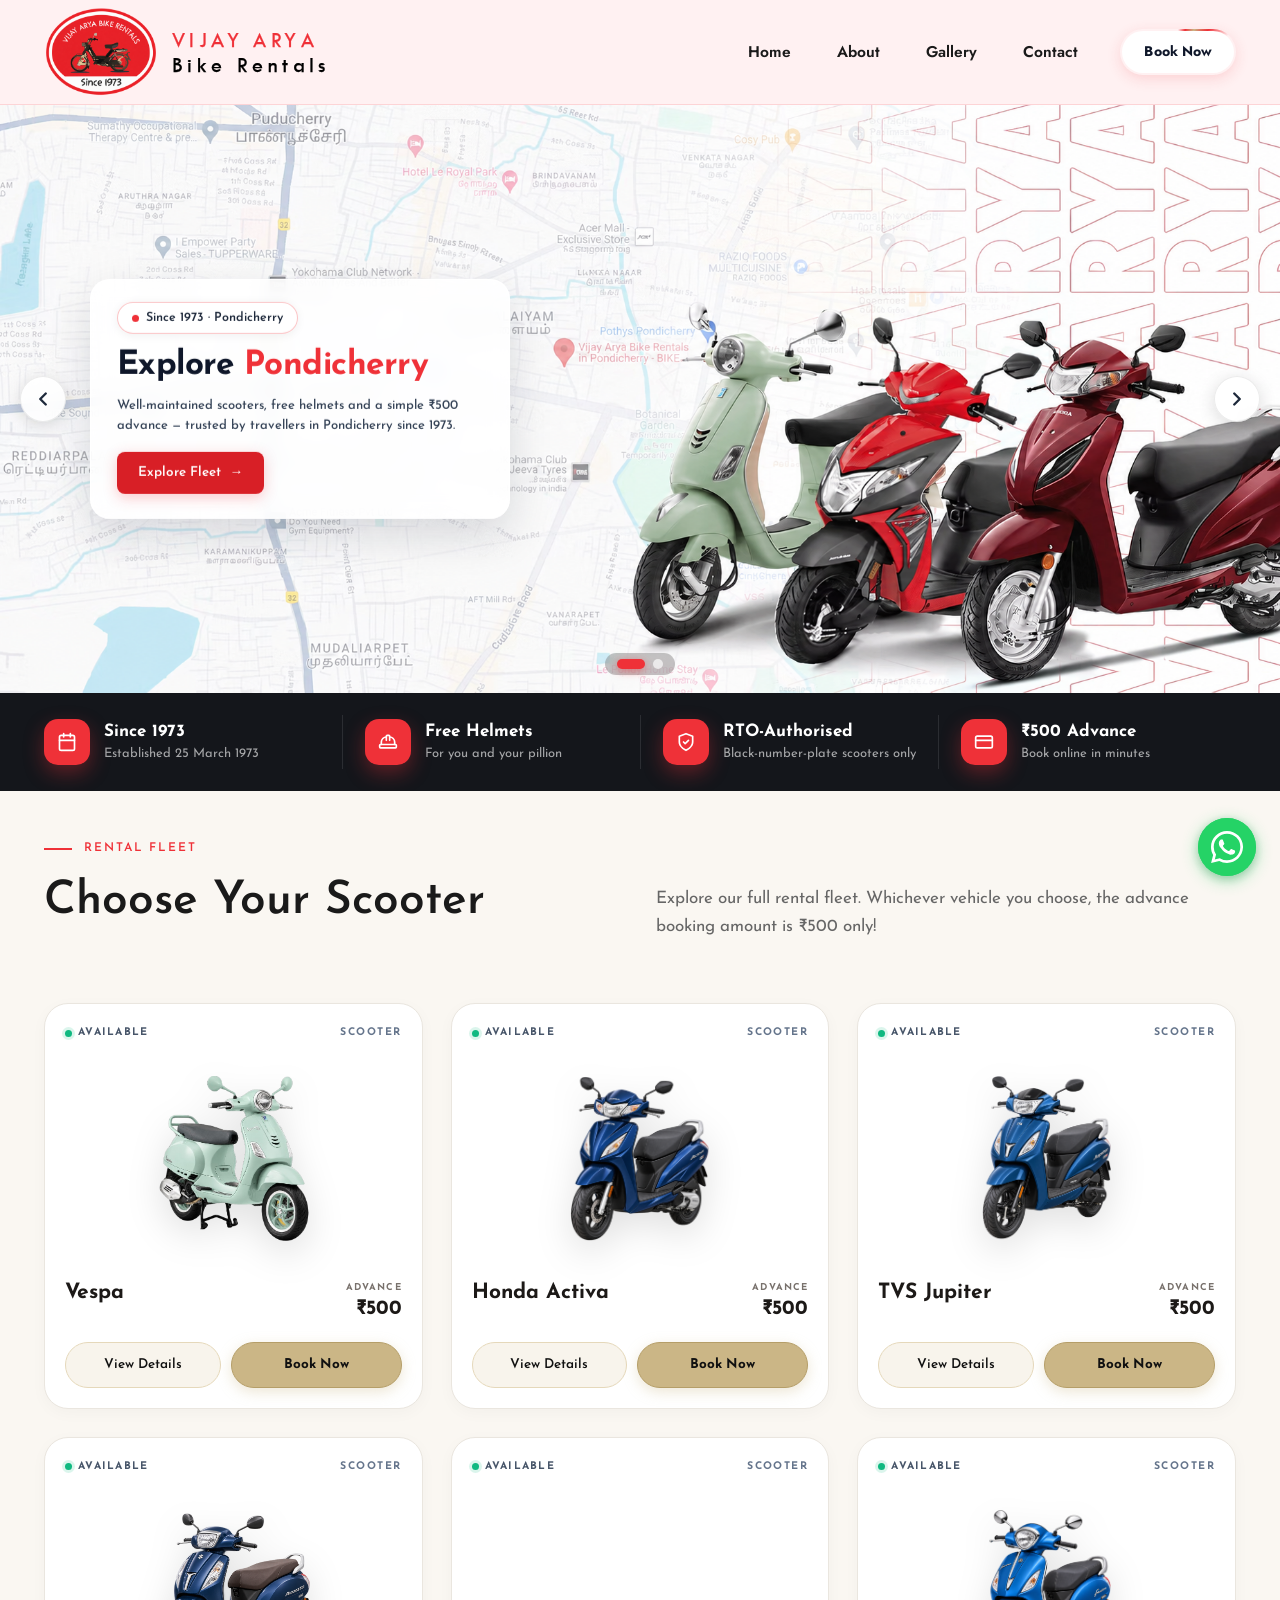
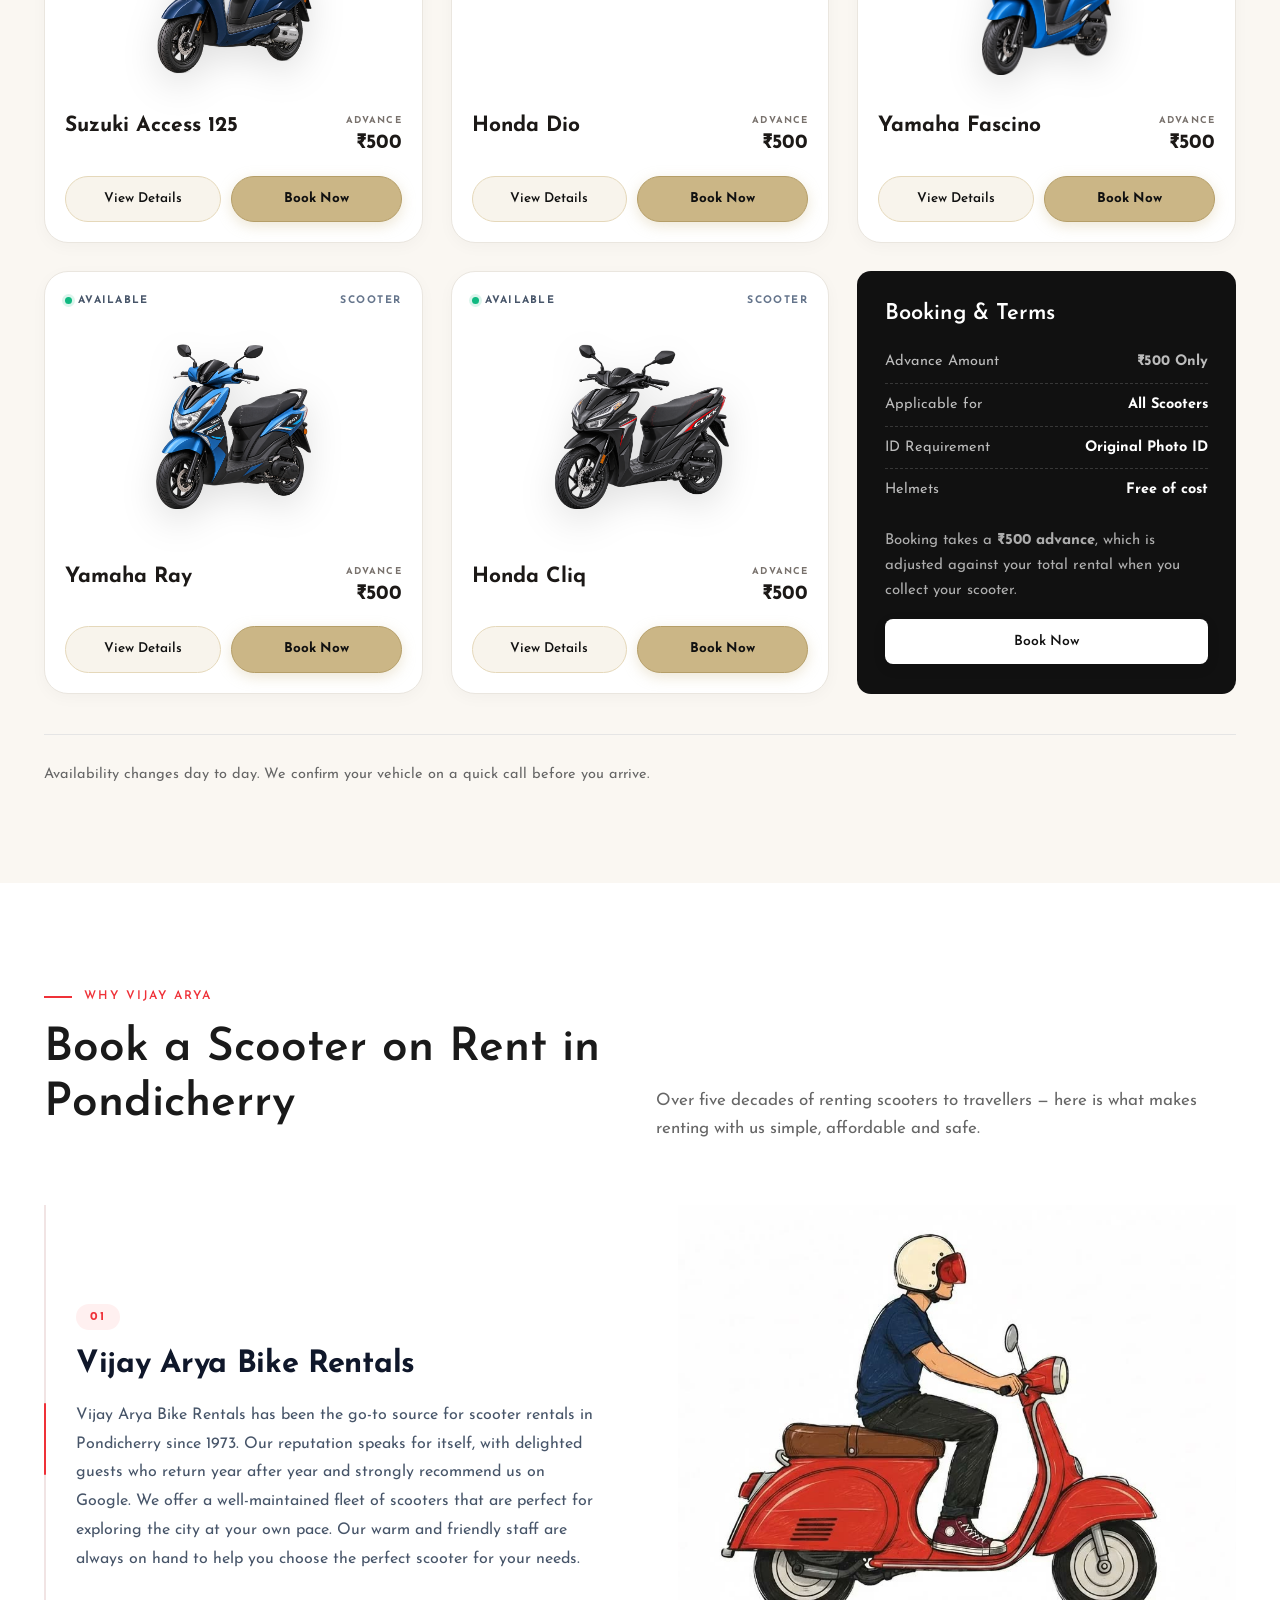
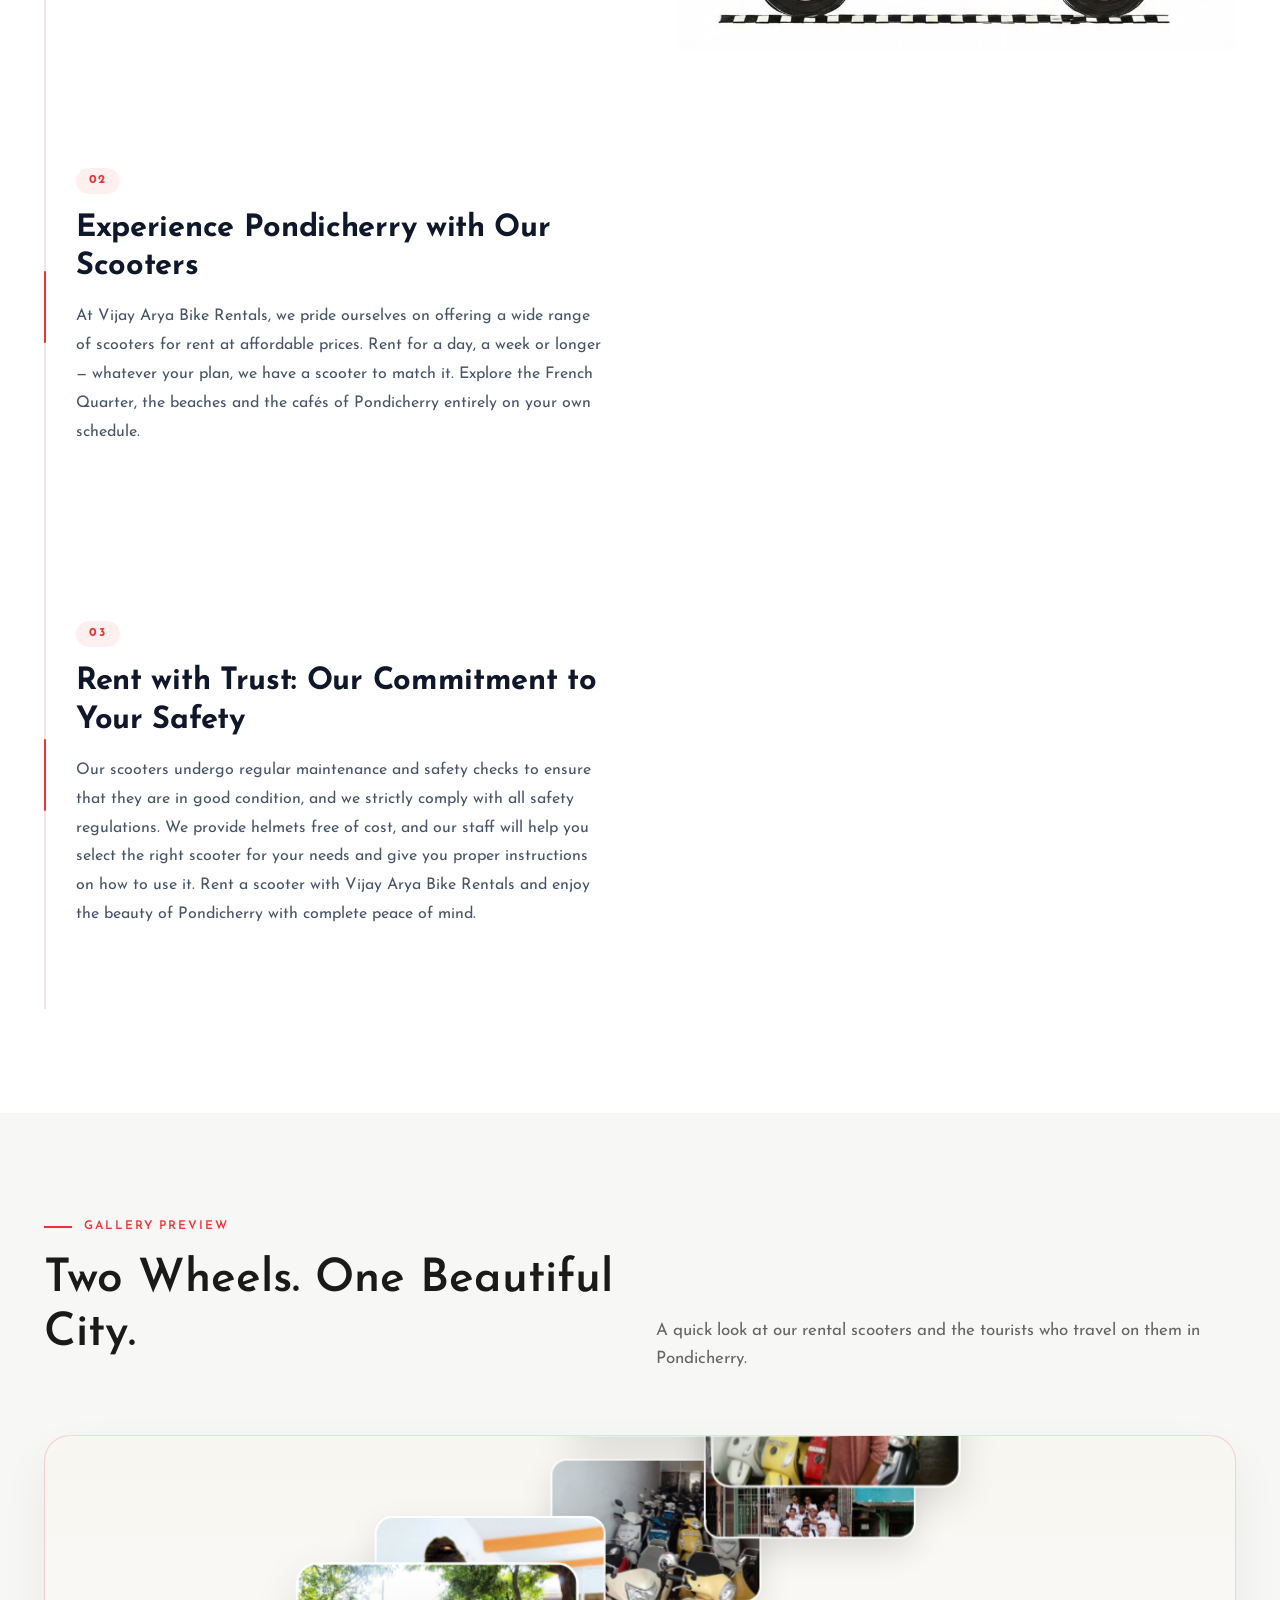
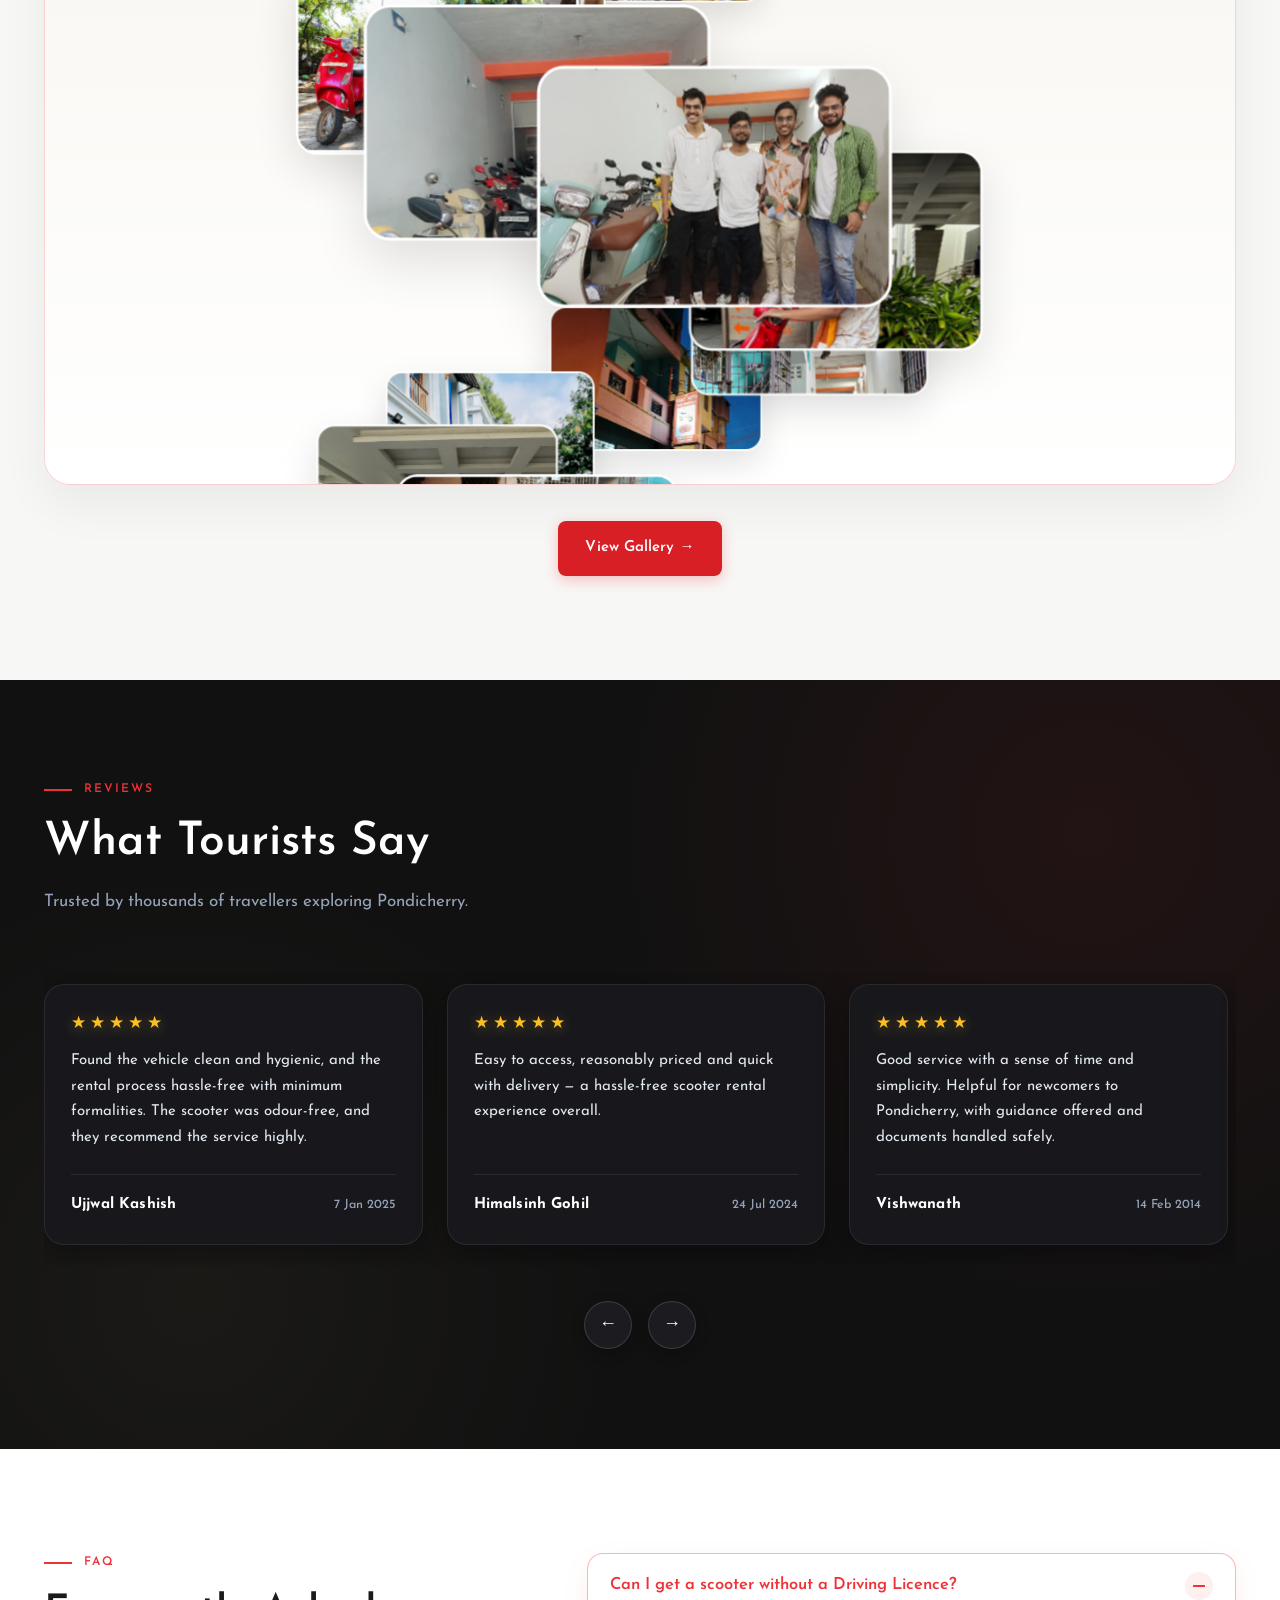
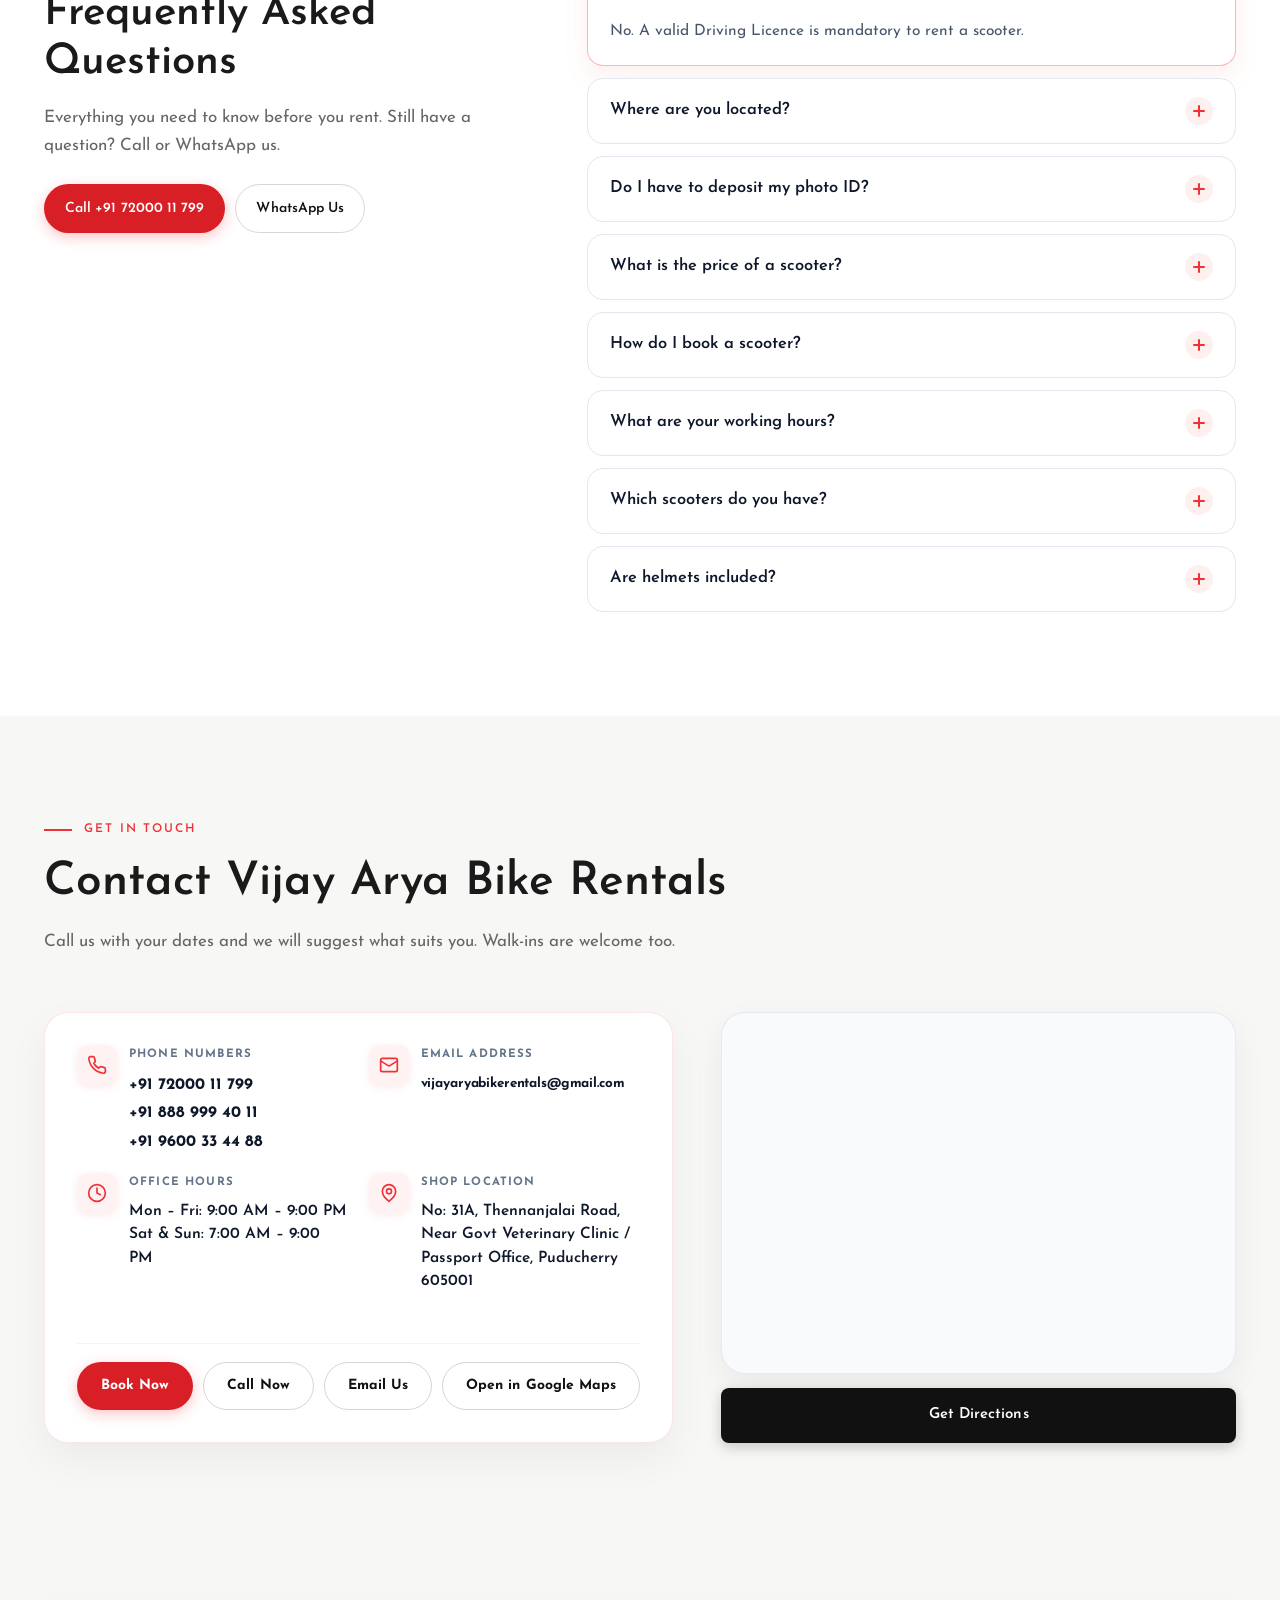
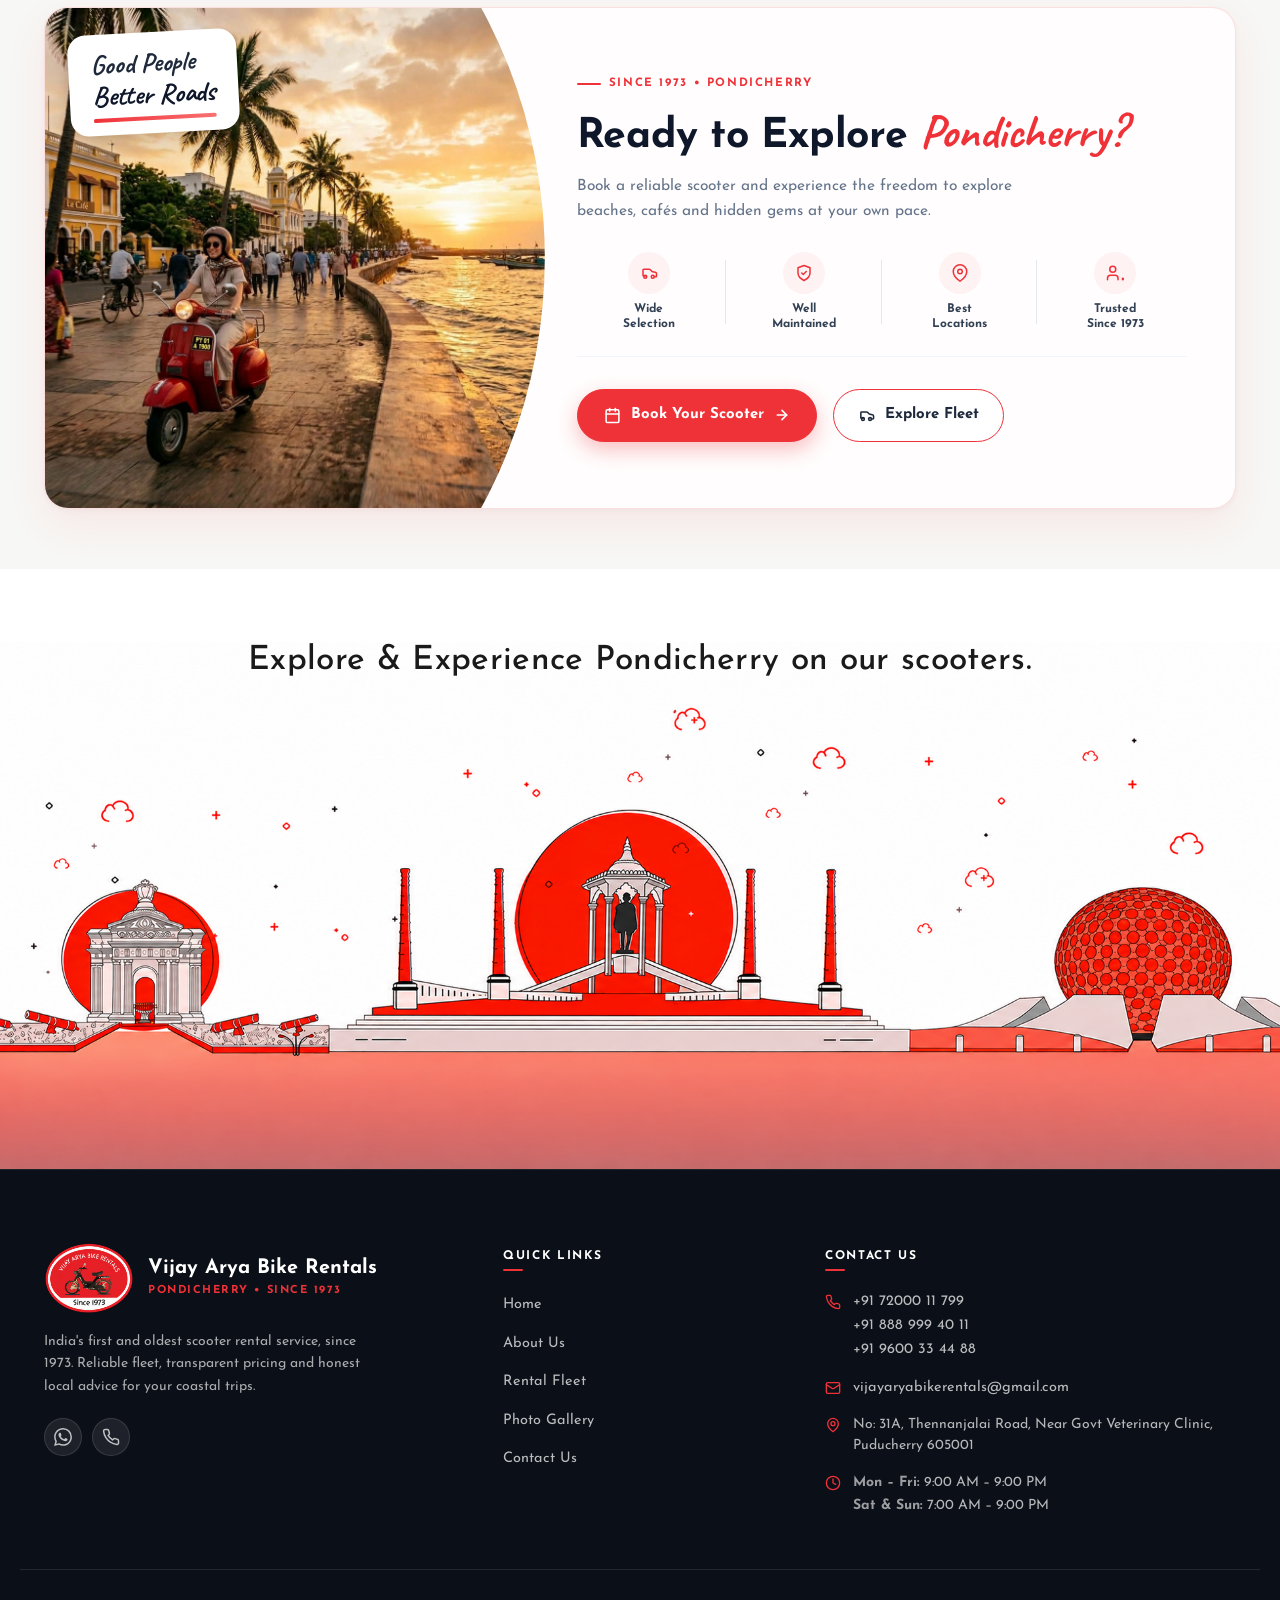
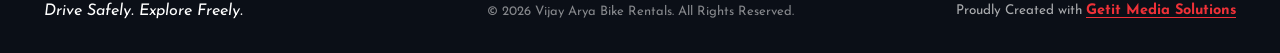
==== commit 60b1420f: "font crt" ====
--- a/index.html
+++ b/index.html
@@ -30,9 +30,9 @@
   <link rel="preconnect" href="https://fonts.googleapis.com">
   <link rel="preconnect" href="https://fonts.gstatic.com" crossorigin>
   <link
-    href="https://fonts.googleapis.com/css2?family=Caveat:wght@600;700&family=Josefin+Sans:wght@300;400;500;600;700&display=swap"
+    href="https://fonts.googleapis.com/css2?family=Caveat:wght@600;700&family=Josefin+Sans:wght@300;400;500;600;700&family=Jost:wght@400;500;600;700&display=swap"
     rel="stylesheet">
-  <link rel="stylesheet" href="css/style.css?v=11.5">
+  <link rel="stylesheet" href="css/style.css?v=12.0">
   <script>document.documentElement.className += " js";</script>
 
   <script type="application/ld+json">
@@ -78,7 +78,7 @@
       <a class="brand" href="#top" aria-label="Vijay Arya Bike Rentals, back to top">
         <img src="assets/logo/logo.png" alt="Vijay Arya Bike Rentals logo" width="142" height="111" class="brand-mark">
         <span class="brand-text">
-          <span class="brand-title">VIJAY ARYA BIKE RENTALS</span>
+          <span class="brand-title"><span class="brand-l1">VIJAY ARYA</span> <span class="brand-l2">Bike Rentals</span></span>
         </span>
       </a>
 
--- a/css/style.css
+++ b/css/style.css
@@ -71,8 +71,8 @@
   /* Type */
   --serif: "Josefin Sans", -apple-system, BlinkMacSystemFont, "Segoe UI", Roboto, sans-serif;
   --sans:  "Josefin Sans", -apple-system, BlinkMacSystemFont, "Segoe UI", Roboto, sans-serif;
-  /* Nav bar keeps Tw Cen MT */
-  --nav:   "Tw Cen MT Web", "Tw Cen MT", "Tw Cen MT Std", "Century Gothic", Jost, -apple-system, BlinkMacSystemFont, "Segoe UI", Roboto, sans-serif;
+  /* Nav bar uses Jost */
+  --nav:   Jost, "Century Gothic", -apple-system, BlinkMacSystemFont, "Segoe UI", Roboto, sans-serif;
   --script: "Caveat", cursive;
 
   /* Rhythm */
@@ -8558,3 +8558,31 @@
   .faq-a p { font-size: 14.5px; }
   .faq-contact .btn { flex: 1 1 100%; justify-content: center; }
 }
+
+
+/* ---------- Header brand name: same as the old site (Tw Cen MT Std Semibold, wide tracking, two lines) ---------- */
+.brand-title {
+  font-family: "Tw Cen MT Web", "Tw Cen MT Std", "Tw Cen MT", Jost, sans-serif;
+  font-weight: 400;
+  -webkit-text-stroke: 0.25px currentColor;   /* Regular + hairline stroke = semibold weight */
+  text-transform: none;
+  font-variant-caps: normal;
+  letter-spacing: 0.2em;
+  line-height: 1.15;
+  color: #000000;
+  white-space: normal;
+}
+.brand-title .brand-l1,
+.brand-title .brand-l2 { display: block; white-space: nowrap; }
+@media (min-width: 768px) { .brand-title { font-size: 22px; } }
+@media (max-width: 767px) { .brand-title { font-size: 14px; letter-spacing: 0.16em; } }
+@media (max-width: 360px) { .brand-title { font-size: 12px; } }
+
+/* Brand name: larger on tablet and phones */
+@media (min-width: 768px) and (max-width: 1023px) { .brand-title { font-size: 24px; } }
+@media (max-width: 767px) { .brand-title { font-size: 17px; letter-spacing: 0.14em; } }
+@media (max-width: 360px) { .brand-title { font-size: 15px; letter-spacing: 0.12em; } }
+
+/* Brand name colours: VIJAY ARYA in theme red, Bike Rentals in black */
+.brand-title .brand-l1 { color: var(--red); }
+.brand-title .brand-l2 { color: #000000; }
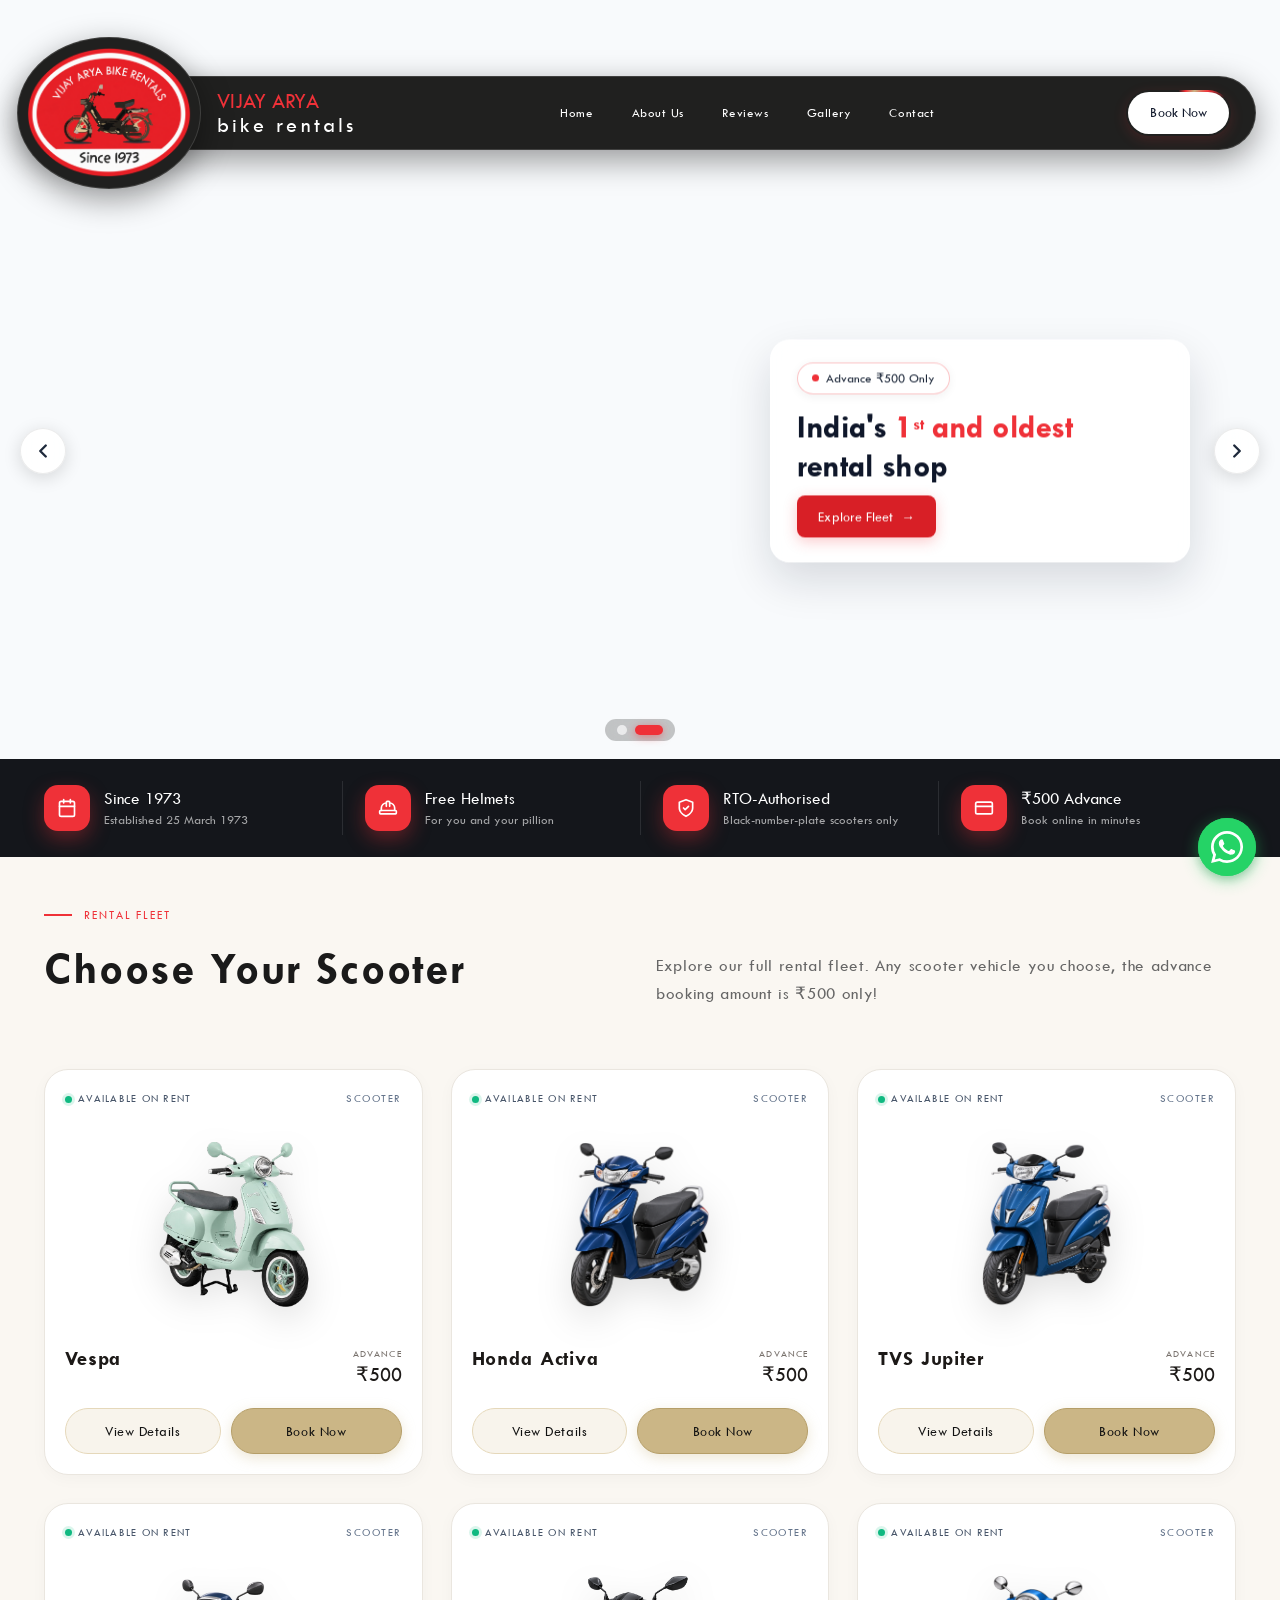
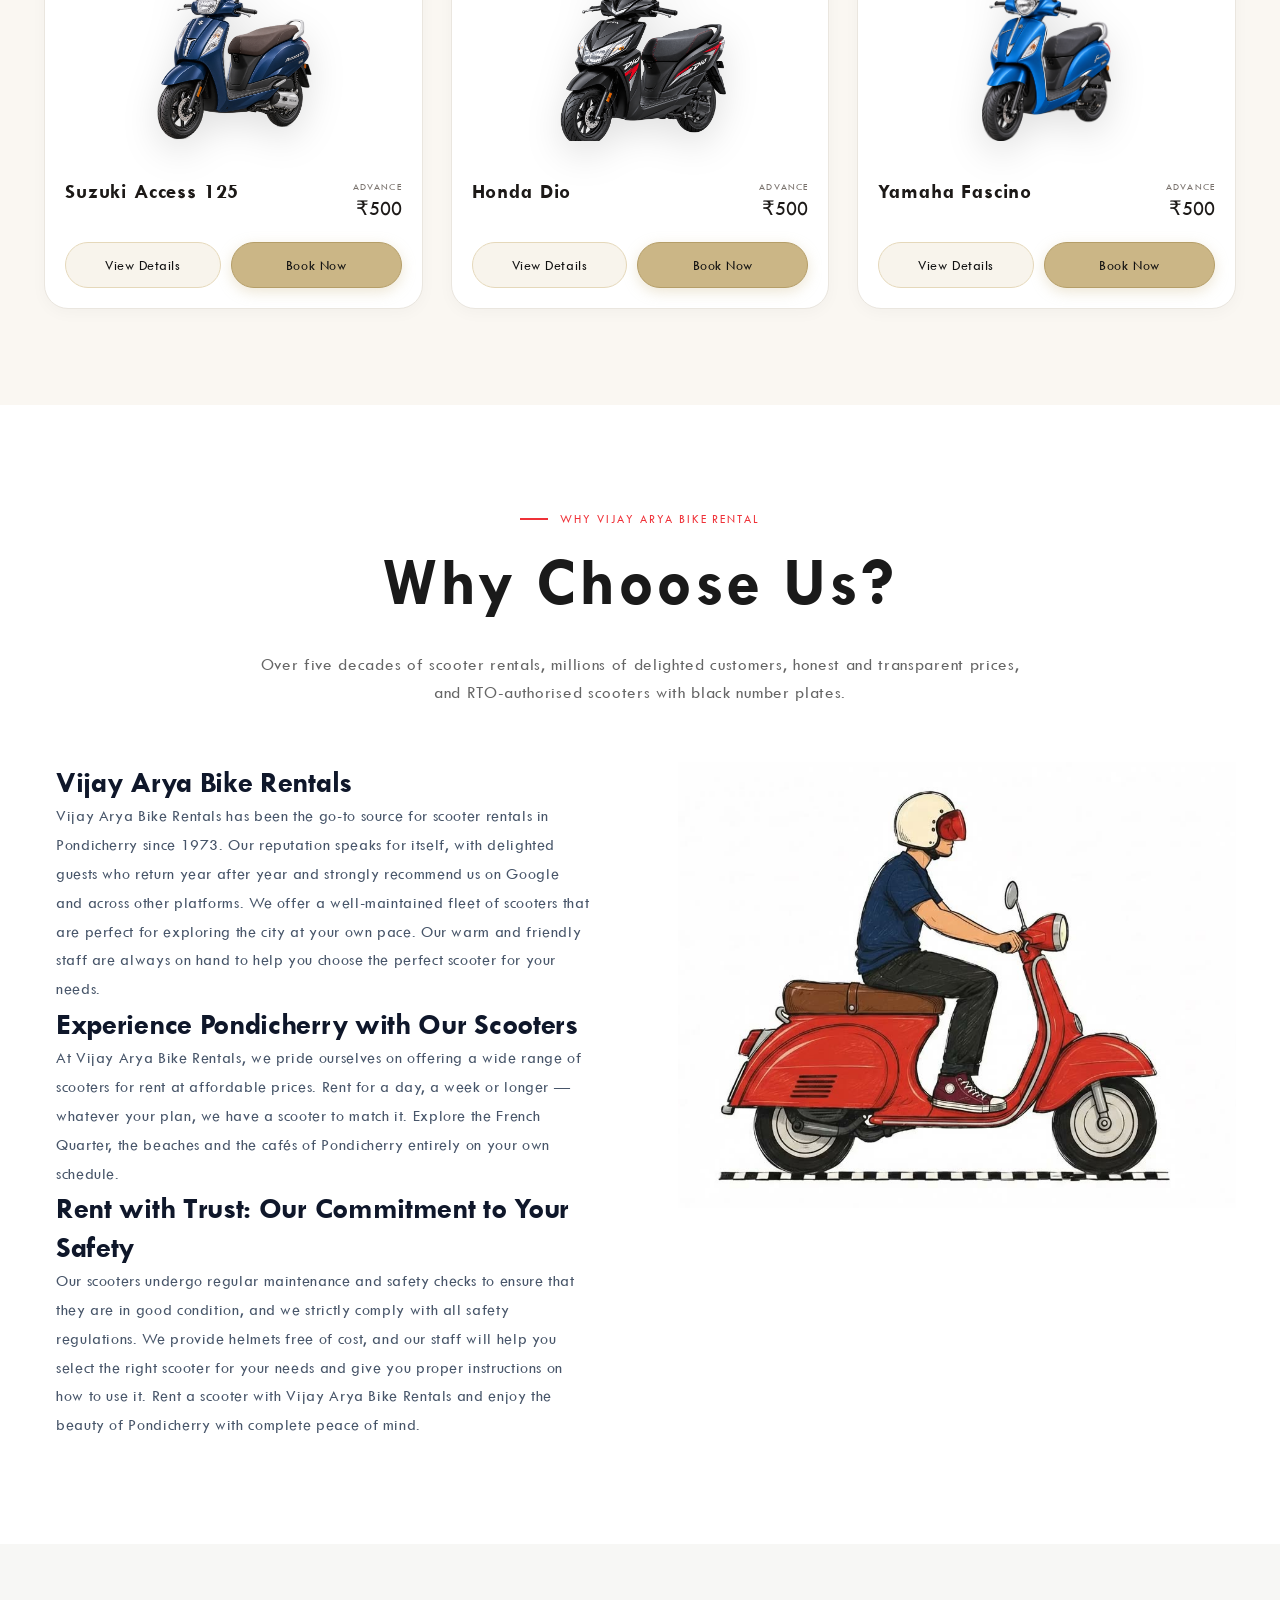
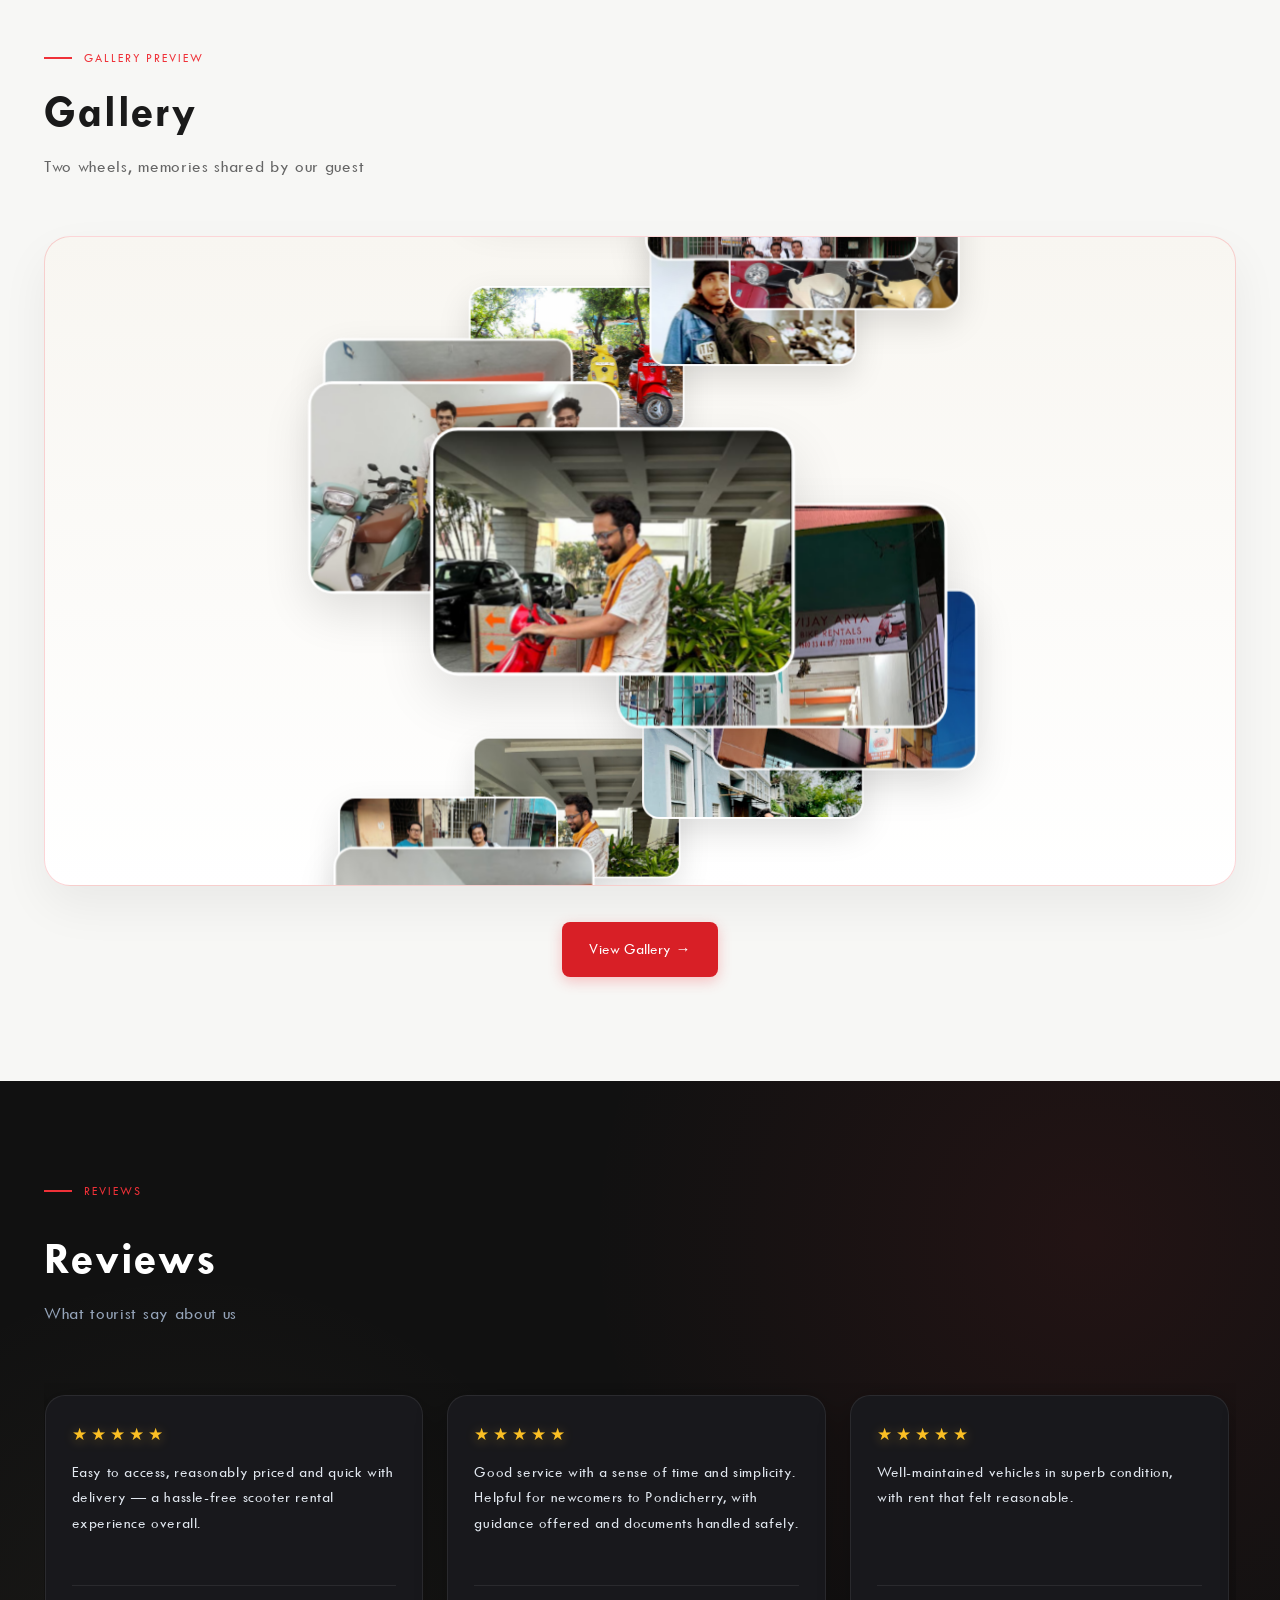
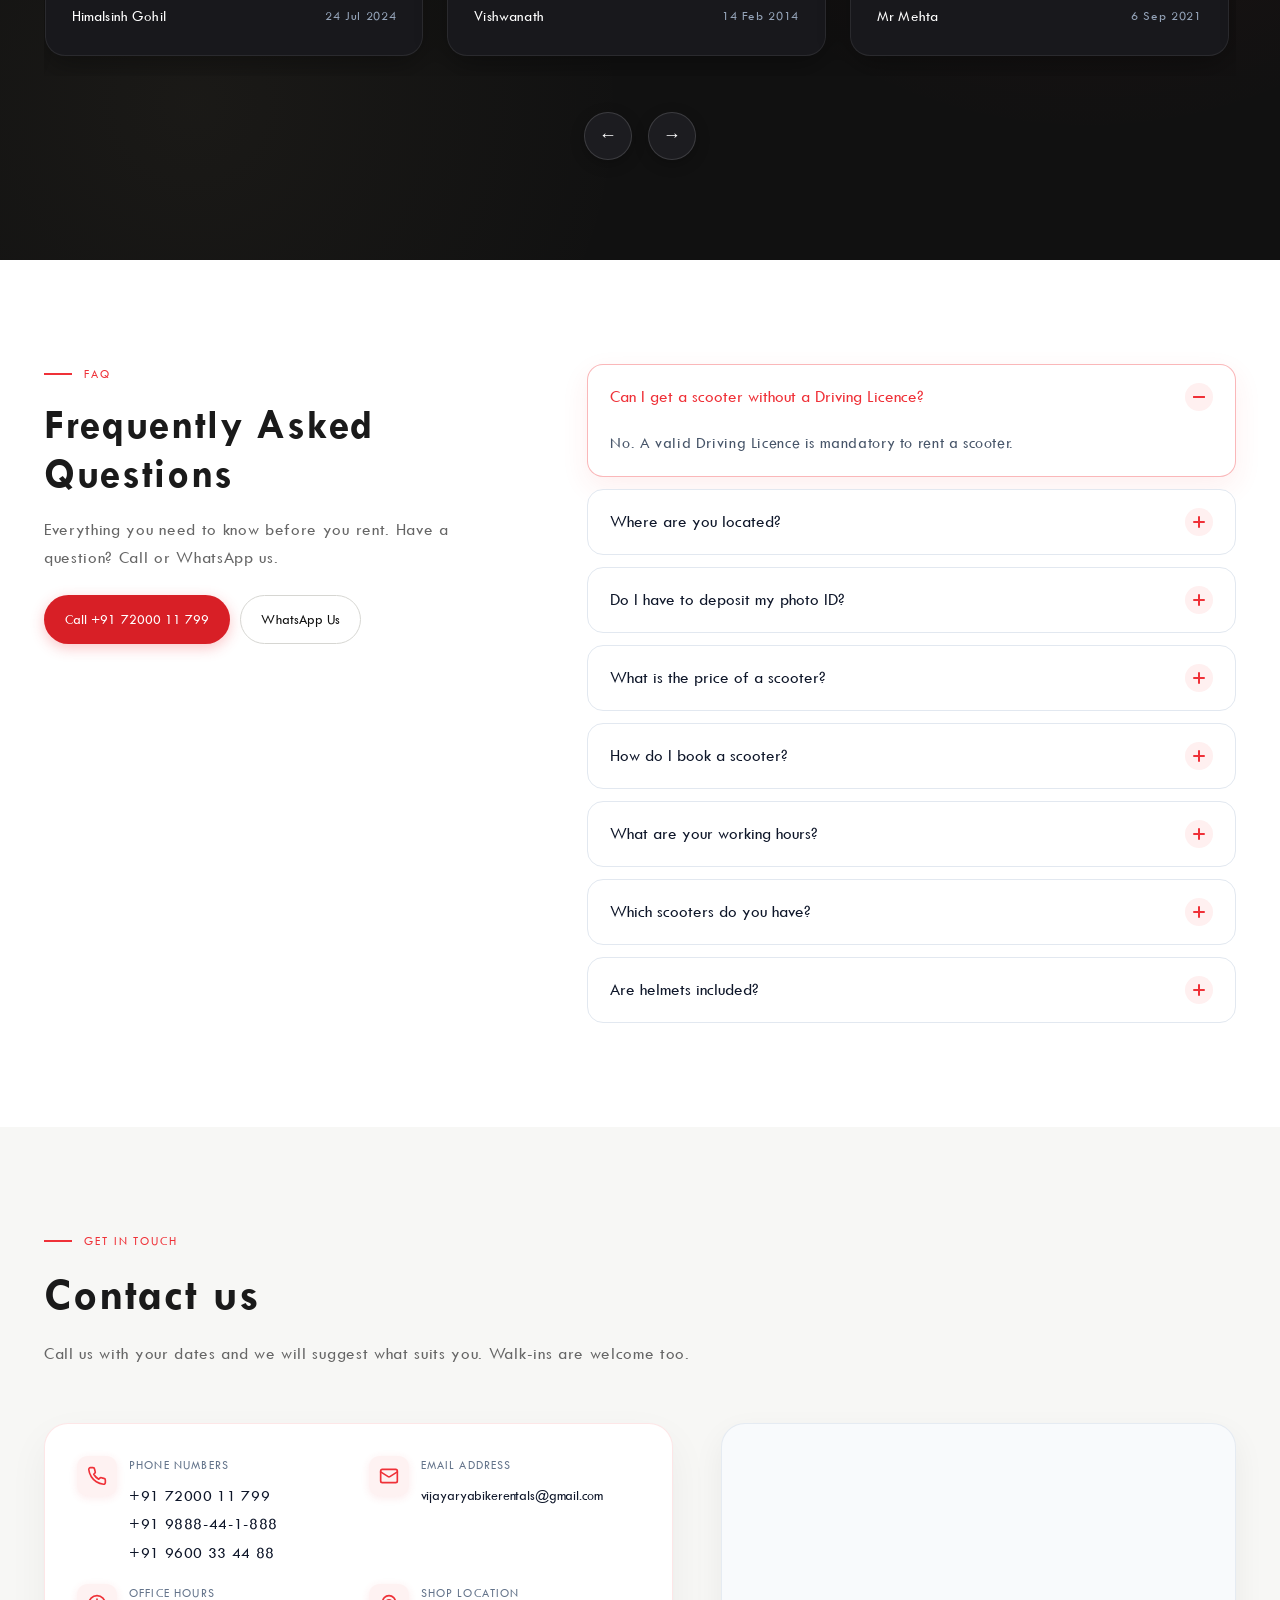
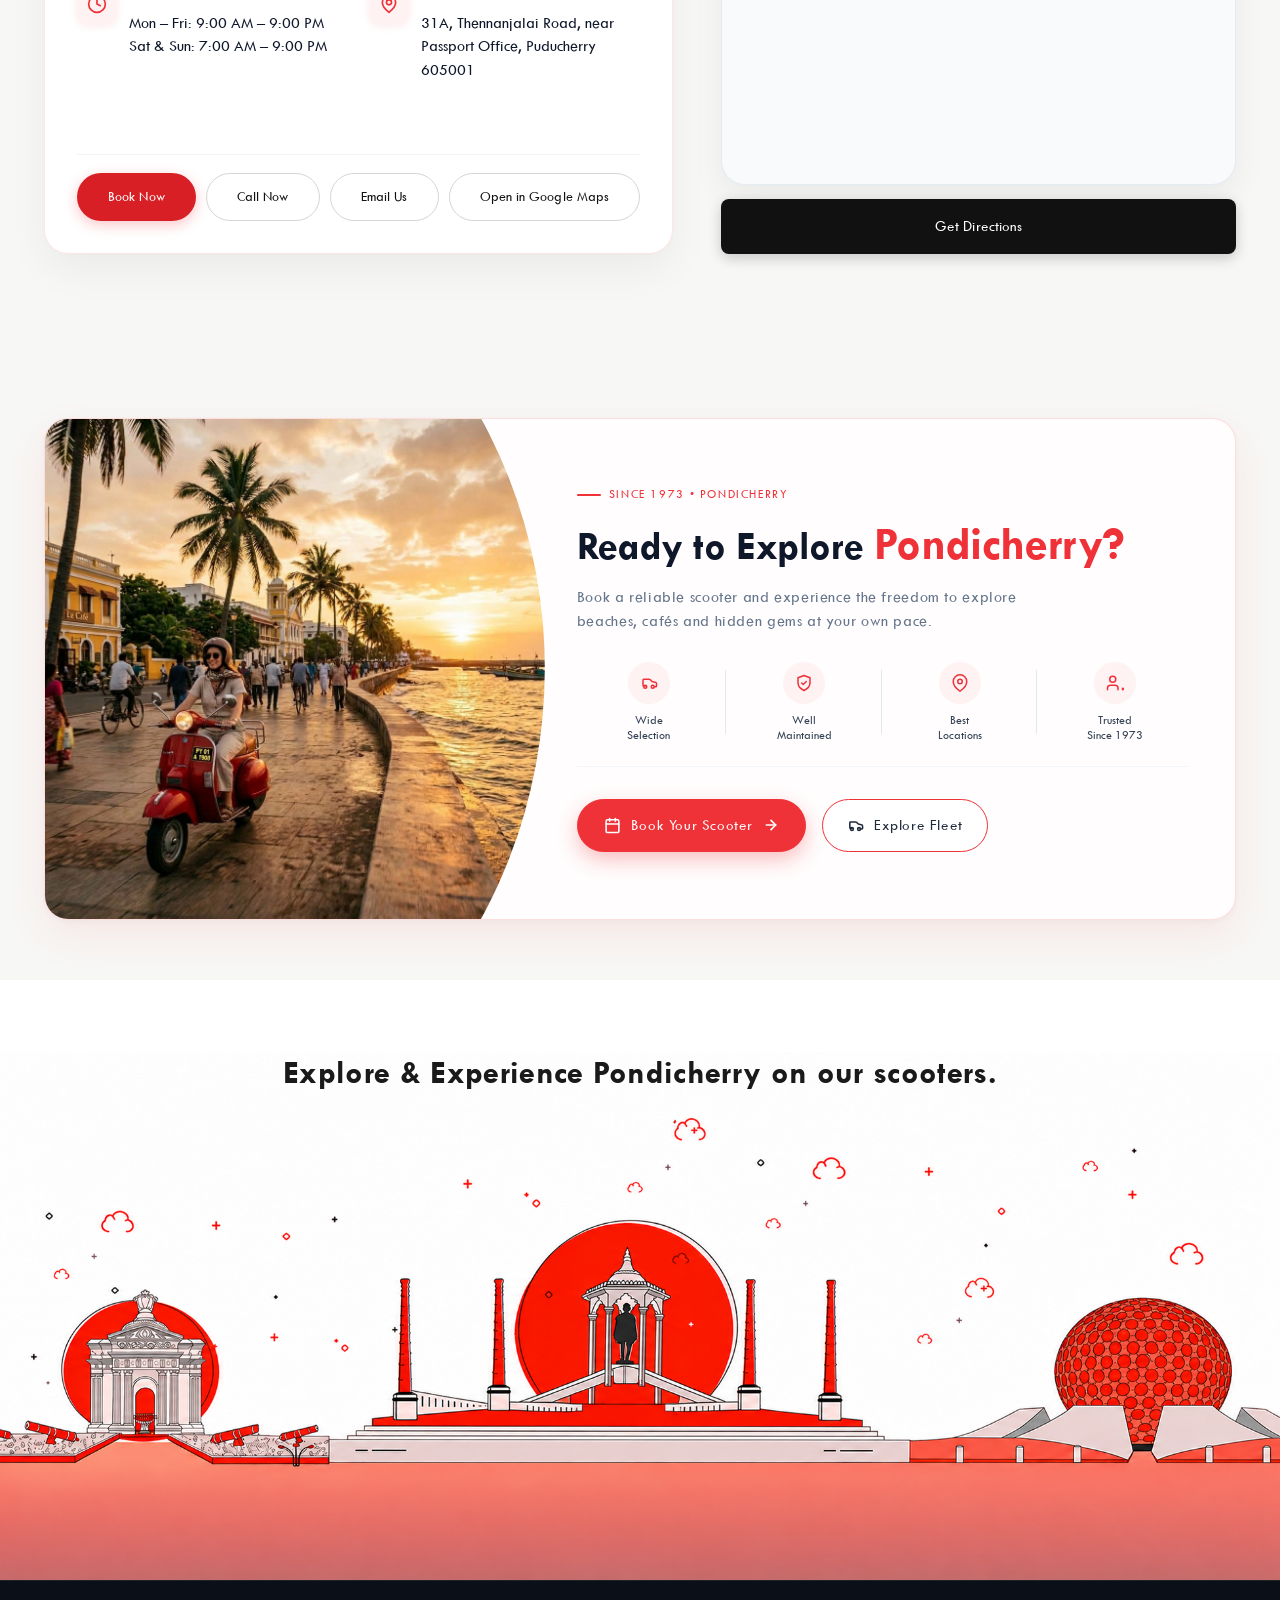
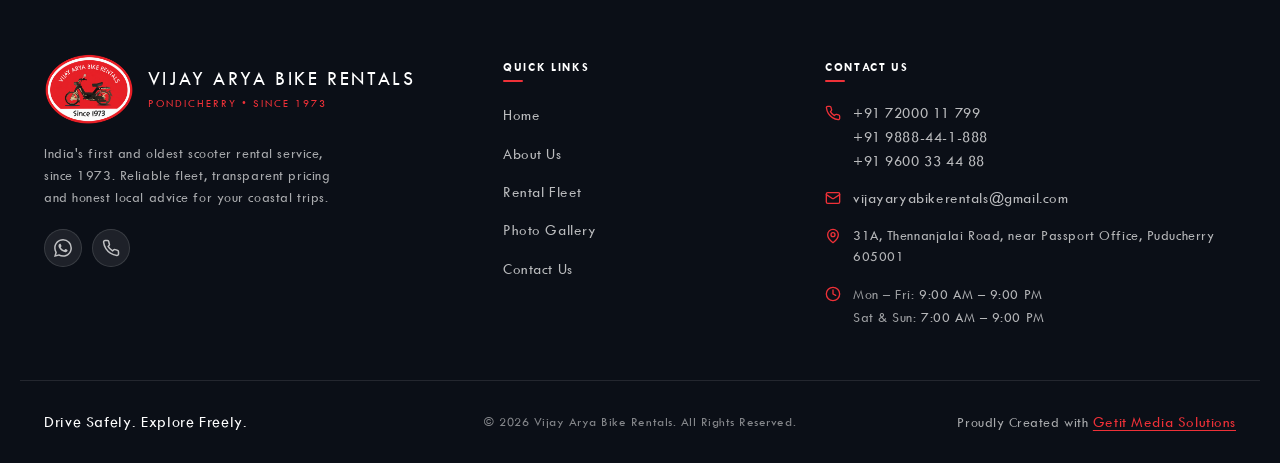
==== commit 861ac637: "Initial commit" ====
--- a/index.html
+++ b/index.html
@@ -23,8 +23,7 @@
   <meta property="og:locale" content="en_IN">
   <meta name="twitter:card" content="summary_large_image">
   <meta name="twitter:title" content="Vijay Arya Bike Rentals | Pondicherry, since 1973">
-  <meta name="twitter:description"
-    content="Well-maintained scooters for exploring Pondicherry at your own pace.">
+  <meta name="twitter:description" content="Well-maintained scooters for exploring Pondicherry at your own pace.">
   <meta name="twitter:image" content="assets/bikes/2022-06-11.jpg">
 
   <link rel="preconnect" href="https://fonts.googleapis.com">
@@ -32,7 +31,7 @@
   <link
     href="https://fonts.googleapis.com/css2?family=Caveat:wght@600;700&family=Josefin+Sans:wght@300;400;500;600;700&family=Jost:wght@400;500;600;700&display=swap"
     rel="stylesheet">
-  <link rel="stylesheet" href="css/style.css?v=12.0">
+  <link rel="stylesheet" href="css/style.css?v=26.0">
   <script>document.documentElement.className += " js";</script>
 
   <script type="application/ld+json">
@@ -51,7 +50,7 @@
   "currenciesAccepted": "INR",
   "address": {
     "@type": "PostalAddress",
-    "streetAddress": "No: 31A, Thennanjalai Road, near the Government Veterinary Clinic / Passport Office",
+    "streetAddress": "31A, Thennanjalai Road, near Passport Office",
     "addressLocality": "Puducherry",
     "addressRegion": "Puducherry",
     "postalCode": "605001",
@@ -78,14 +77,16 @@
       <a class="brand" href="#top" aria-label="Vijay Arya Bike Rentals, back to top">
         <img src="assets/logo/logo.png" alt="Vijay Arya Bike Rentals logo" width="142" height="111" class="brand-mark">
         <span class="brand-text">
-          <span class="brand-title"><span class="brand-l1">VIJAY ARYA</span> <span class="brand-l2">Bike Rentals</span></span>
+          <span class="brand-title"><span class="brand-l1">VIJAY ARYA</span> <span class="brand-l2">bike
+              rentals</span></span>
         </span>
       </a>
 
       <nav class="nav-desktop" aria-label="Primary">
         <ul>
           <li><a href="index.html" class="nav-link is-active">Home</a></li>
-          <li><a href="about.html" class="nav-link">About</a></li>
+          <li><a href="about.html" class="nav-link">About Us</a></li>
+          <li><a href="reviews.html" class="nav-link">Reviews</a></li>
           <li><a href="gallery.html" class="nav-link">Gallery</a></li>
           <li><a href="contact.html" class="nav-link">Contact</a></li>
         </ul>
@@ -127,8 +128,14 @@
           </a>
         </li>
         <li>
+          <a href="reviews.html" class="nav-link-m">
+            <span class="nav-link-m-txt">Reviews</span>
+            <span class="nav-link-m-arrow">&rarr;</span>
+          </a>
+        </li>
+        <li>
           <a href="gallery.html" class="nav-link-m">
-            <span class="nav-link-m-txt">Photo Gallery</span>
+            <span class="nav-link-m-txt">Gallery</span>
             <span class="nav-link-m-badge">80+</span>
             <span class="nav-link-m-arrow">&rarr;</span>
           </a>
@@ -168,7 +175,7 @@
         </a>
       </div>
       <div class="nav-drawer-info-strip">
-        <span>&#128205; Thennanjalai Rd &middot; Open daily till 9 PM</span>
+        <span>&#128205; Thennanjalai Rd, near Passport Office &middot; Open daily till 9 PM</span>
       </div>
     </div>
   </nav>
@@ -177,31 +184,26 @@
 
     <!-- ============================ HERO SLIDER ============================ -->
     <section class="hero-slider-section" aria-labelledby="heroTitle">
-      <h1 id="heroTitle" class="sr-only">Vijay Arya Bike Rentals | Scooter & Bike Rental in Pondicherry Since 1973</h1>
-
-      <div class="hero-slider" id="heroSlider" aria-roledescription="carousel" aria-label="Vijay Arya Bike Rentals Highlights">
+      <h1 id="heroTitle" class="sr-only">Book a scooter on rent with us. India's 1st and oldest rental shop.</h1>
+
+      <div class="hero-slider" id="heroSlider" aria-roledescription="carousel"
+        aria-label="Vijay Arya Bike Rentals Highlights">
         <div class="hero-slides-track">
-          <!-- Slide 1: Explore Pondicherry (Scooters on Right -> Content on Left) -->
-          <div class="hero-slide active" data-slide-index="0" role="group" aria-roledescription="slide" aria-label="1 of 2: Explore Pondicherry">
+          <!-- Slide 1: Book a scooter on rent with us -->
+          <div class="hero-slide active" data-slide-index="0" role="group" aria-roledescription="slide"
+            aria-label="1 of 2: Book a scooter on rent with us">
             <img src="assets/banners/Vijay-arya-Bike-rentals-hero.png"
-              alt="Explore Pondicherry - Vijay Arya Bike Rentals"
-              class="hero-banner-img"
-              fetchpriority="high"
-              decoding="async"
-              width="1848"
-              height="851">
-            
+              alt="Book a scooter on rent with Vijay Arya Bike Rentals" class="hero-banner-img" fetchpriority="high"
+              decoding="async" width="1848" height="851">
+
             <div class="hero-slide-content slide-content-left">
               <div class="hero-slide-badge">
                 <span class="badge-dot"></span>
                 <span>Since 1973 &middot; Pondicherry</span>
               </div>
               <h2 class="hero-slide-title">
-                Explore <span class="text-red">Pondicherry</span>
+                Book a scooter <span class="text-red">on rent with us</span>
               </h2>
-              <p class="hero-slide-desc">
-                Well-maintained scooters, free helmets and a simple &#8377;500 advance &mdash; trusted by travellers in Pondicherry since 1973.
-              </p>
               <div class="hero-slide-actions">
                 <a href="#fleet" class="btn btn-sm btn-red">
                   <span>Explore Fleet</span>
@@ -211,15 +213,12 @@
             </div>
           </div>
 
-          <!-- Slide 2: Book a Scooter on Rent in Pondicherry (Scooters on Left -> Content on Right) -->
-          <div class="hero-slide" data-slide-index="1" role="group" aria-roledescription="slide" aria-label="2 of 2: Book a Scooter on Rent In Pondicherry">
+          <!-- Slide 2: India's 1st and oldest rental shop -->
+          <div class="hero-slide" data-slide-index="1" role="group" aria-roledescription="slide"
+            aria-label="2 of 2: India's 1st and oldest rental shop">
             <img src="assets/banners/Vijay-arya-Bike-rentals-hero2.png"
-              alt="Book a Scooter on Rent In Pondicherry - Vijay Arya Bike Rentals"
-              class="hero-banner-img"
-              fetchpriority="low"
-              decoding="async"
-              width="1848"
-              height="851">
+              alt="India's 1st and oldest rental shop, Vijay Arya Bike Rentals" class="hero-banner-img"
+              fetchpriority="low" decoding="async" width="1848" height="851">
 
             <div class="hero-slide-content slide-content-right">
               <div class="hero-slide-badge">
@@ -227,19 +226,13 @@
                 <span>Advance &#8377;500 Only</span>
               </div>
               <h2 class="hero-slide-title">
-                Book a Scooter on <br><span class="text-red">Rent in Pondicherry</span>
+                India's <span class="text-red">1<sup class="ordinal-suffix">st</sup> and oldest</span><br>rental shop
               </h2>
-              <p class="hero-slide-desc">
-                Choose from Vespas, Dios, Activas & more. Sanitized scooters, helmets & easy pickup!
-              </p>
               <div class="hero-slide-actions">
                 <a href="#fleet" class="btn btn-sm btn-red">
-                  <span>Book Now</span>
+                  <span>Explore Fleet</span>
                   <span class="btn-arrow">&rarr;</span>
                 </a>
-                <a href="tel:+917200011799" class="btn btn-sm btn-ghost hero-call-btn">
-                  <span>Call Us</span>
-                </a>
               </div>
             </div>
           </div>
@@ -247,20 +240,24 @@
 
         <!-- Slider Arrow Navigation -->
         <button class="hero-slider-nav hero-nav-prev" id="heroPrevBtn" type="button" aria-label="Previous Slide">
-          <svg width="22" height="22" viewBox="0 0 24 24" fill="none" stroke="currentColor" stroke-width="2.6" stroke-linecap="round" stroke-linejoin="round">
+          <svg width="22" height="22" viewBox="0 0 24 24" fill="none" stroke="currentColor" stroke-width="2.6"
+            stroke-linecap="round" stroke-linejoin="round">
             <polyline points="15 18 9 12 15 6"></polyline>
           </svg>
         </button>
         <button class="hero-slider-nav hero-nav-next" id="heroNextBtn" type="button" aria-label="Next Slide">
-          <svg width="22" height="22" viewBox="0 0 24 24" fill="none" stroke="currentColor" stroke-width="2.6" stroke-linecap="round" stroke-linejoin="round">
+          <svg width="22" height="22" viewBox="0 0 24 24" fill="none" stroke="currentColor" stroke-width="2.6"
+            stroke-linecap="round" stroke-linejoin="round">
             <polyline points="9 18 15 12 9 6"></polyline>
           </svg>
         </button>
 
         <!-- Slider Pagination Dots -->
         <div class="hero-slider-dots" id="heroSliderDots" role="tablist" aria-label="Choose Slide">
-          <button class="hero-dot active" type="button" role="tab" aria-selected="true" aria-label="Go to slide 1" data-slide-to="0"></button>
-          <button class="hero-dot" type="button" role="tab" aria-selected="false" aria-label="Go to slide 2" data-slide-to="1"></button>
+          <button class="hero-dot active" type="button" role="tab" aria-selected="true" aria-label="Go to slide 1"
+            data-slide-to="0"></button>
+          <button class="hero-dot" type="button" role="tab" aria-selected="false" aria-label="Go to slide 2"
+            data-slide-to="1"></button>
         </div>
       </div>
 
@@ -269,7 +266,13 @@
         <div class="wrap hero-trust-wrap">
           <div class="hero-trust-item">
             <span class="trust-ic-circle" aria-hidden="true">
-              <svg width="20" height="20" viewBox="0 0 24 24" fill="none" stroke="currentColor" stroke-width="2" stroke-linecap="round" stroke-linejoin="round"><rect x="3" y="4" width="18" height="18" rx="2"/><line x1="16" y1="2" x2="16" y2="6"/><line x1="8" y1="2" x2="8" y2="6"/><line x1="3" y1="10" x2="21" y2="10"/></svg>
+              <svg width="20" height="20" viewBox="0 0 24 24" fill="none" stroke="currentColor" stroke-width="2"
+                stroke-linecap="round" stroke-linejoin="round">
+                <rect x="3" y="4" width="18" height="18" rx="2" />
+                <line x1="16" y1="2" x2="16" y2="6" />
+                <line x1="8" y1="2" x2="8" y2="6" />
+                <line x1="3" y1="10" x2="21" y2="10" />
+              </svg>
             </span>
             <div class="trust-text">
               <strong class="trust-val">Since 1973</strong>
@@ -278,7 +281,13 @@
           </div>
           <div class="hero-trust-item">
             <span class="trust-ic-circle" aria-hidden="true">
-              <svg width="20" height="20" viewBox="0 0 24 24" fill="none" stroke="currentColor" stroke-width="2" stroke-linecap="round" stroke-linejoin="round"><path d="M2 18a1 1 0 0 0 1 1h18a1 1 0 0 0 1-1v-2a1 1 0 0 0-1-1H3a1 1 0 0 0-1 1v2z"/><path d="M10 10V5a1 1 0 0 1 1-1h2a1 1 0 0 1 1 1v5"/><path d="M4 15v-3a6 6 0 0 1 6-6"/><path d="M14 6a6 6 0 0 1 6 6v3"/></svg>
+              <svg width="20" height="20" viewBox="0 0 24 24" fill="none" stroke="currentColor" stroke-width="2"
+                stroke-linecap="round" stroke-linejoin="round">
+                <path d="M2 18a1 1 0 0 0 1 1h18a1 1 0 0 0 1-1v-2a1 1 0 0 0-1-1H3a1 1 0 0 0-1 1v2z" />
+                <path d="M10 10V5a1 1 0 0 1 1-1h2a1 1 0 0 1 1 1v5" />
+                <path d="M4 15v-3a6 6 0 0 1 6-6" />
+                <path d="M14 6a6 6 0 0 1 6 6v3" />
+              </svg>
             </span>
             <div class="trust-text">
               <strong class="trust-val">Free Helmets</strong>
@@ -287,7 +296,11 @@
           </div>
           <div class="hero-trust-item">
             <span class="trust-ic-circle" aria-hidden="true">
-              <svg width="20" height="20" viewBox="0 0 24 24" fill="none" stroke="currentColor" stroke-width="2" stroke-linecap="round" stroke-linejoin="round"><path d="M12 22s8-4 8-10V5l-8-3-8 3v7c0 6 8 10 8 10z"/><path d="m9 12 2 2 4-4"/></svg>
+              <svg width="20" height="20" viewBox="0 0 24 24" fill="none" stroke="currentColor" stroke-width="2"
+                stroke-linecap="round" stroke-linejoin="round">
+                <path d="M12 22s8-4 8-10V5l-8-3-8 3v7c0 6 8 10 8 10z" />
+                <path d="m9 12 2 2 4-4" />
+              </svg>
             </span>
             <div class="trust-text">
               <strong class="trust-val">RTO-Authorised</strong>
@@ -296,7 +309,11 @@
           </div>
           <div class="hero-trust-item">
             <span class="trust-ic-circle" aria-hidden="true">
-              <svg width="20" height="20" viewBox="0 0 24 24" fill="none" stroke="currentColor" stroke-width="2" stroke-linecap="round" stroke-linejoin="round"><rect width="20" height="14" x="2" y="5" rx="2"/><line x1="2" x2="22" y1="10" y2="10"/></svg>
+              <svg width="20" height="20" viewBox="0 0 24 24" fill="none" stroke="currentColor" stroke-width="2"
+                stroke-linecap="round" stroke-linejoin="round">
+                <rect width="20" height="14" x="2" y="5" rx="2" />
+                <line x1="2" x2="22" y1="10" y2="10" />
+              </svg>
             </span>
             <div class="trust-text">
               <strong class="trust-val">&#8377;500 Advance</strong>
@@ -315,7 +332,8 @@
             <p class="eyebrow eyebrow-red"><span class="eyebrow-rule"></span>Rental Fleet</p>
             <h2 id="fleetTitle">Choose Your Scooter</h2>
           </div>
-          <p class="section-sub">Explore our full rental fleet. Whichever vehicle you choose, the advance booking amount
+          <p class="section-sub">Explore our full rental fleet. Any scooter vehicle you choose, the advance booking
+            amount
             is &#8377;500 only!</p>
         </div>
 
@@ -327,8 +345,8 @@
 
           <article class="ride-card reveal" data-bike="Vespa" data-rate="500">
             <div class="ride-card-head">
-              <span class="status-pill"><span class="status-dot"></span>AVAILABLE</span>
-              <span class="cat-tag">SCOOTER</span>
+              <span class="status-pill"><span class="status-dot"></span>Available on rent</span>
+              <span class="cat-tag">Scooter</span>
             </div>
             <div class="ride-media">
               <img src="assets/rentel-bikes/vespa_main_view.png" alt="Vespa scooter available for rent" width="260"
@@ -351,8 +369,8 @@
 
           <article class="ride-card reveal" data-bike="Honda Activa" data-rate="500">
             <div class="ride-card-head">
-              <span class="status-pill"><span class="status-dot"></span>AVAILABLE</span>
-              <span class="cat-tag">SCOOTER</span>
+              <span class="status-pill"><span class="status-dot"></span>Available on rent</span>
+              <span class="cat-tag">Scooter</span>
             </div>
             <div class="ride-media">
               <img src="assets/rentel-bikes/honda_activa_main_view.png" alt="Honda Activa scooter available for rent"
@@ -375,8 +393,8 @@
 
           <article class="ride-card reveal" data-bike="TVS Jupiter" data-rate="500">
             <div class="ride-card-head">
-              <span class="status-pill"><span class="status-dot"></span>AVAILABLE</span>
-              <span class="cat-tag">SCOOTER</span>
+              <span class="status-pill"><span class="status-dot"></span>Available on rent</span>
+              <span class="cat-tag">Scooter</span>
             </div>
             <div class="ride-media">
               <img src="assets/rentel-bikes/tvs_jupiter_main_view.png" alt="TVS Jupiter" width="260" height="160"
@@ -399,8 +417,8 @@
 
           <article class="ride-card reveal" data-bike="Suzuki Access 125" data-rate="500">
             <div class="ride-card-head">
-              <span class="status-pill"><span class="status-dot"></span>AVAILABLE</span>
-              <span class="cat-tag">SCOOTER</span>
+              <span class="status-pill"><span class="status-dot"></span>Available on rent</span>
+              <span class="cat-tag">Scooter</span>
             </div>
             <div class="ride-media">
               <img src="assets/rentel-bikes/suzuki_access_main_view.png" alt="Suzuki Access 125" width="260"
@@ -423,8 +441,8 @@
 
           <article class="ride-card reveal" data-bike="Honda Dio" data-rate="500">
             <div class="ride-card-head">
-              <span class="status-pill"><span class="status-dot"></span>AVAILABLE</span>
-              <span class="cat-tag">SCOOTER</span>
+              <span class="status-pill"><span class="status-dot"></span>Available on rent</span>
+              <span class="cat-tag">Scooter</span>
             </div>
             <div class="ride-media">
               <img src="assets/rentel-bikes/dio_main_view.png" alt="Honda Dio" width="260" height="160" loading="lazy"
@@ -447,8 +465,8 @@
 
           <article class="ride-card reveal" data-bike="Yamaha Fascino" data-rate="500">
             <div class="ride-card-head">
-              <span class="status-pill"><span class="status-dot"></span>AVAILABLE</span>
-              <span class="cat-tag">SCOOTER</span>
+              <span class="status-pill"><span class="status-dot"></span>Available on rent</span>
+              <span class="cat-tag">Scooter</span>
             </div>
             <div class="ride-media">
               <img src="assets/rentel-bikes/yamaha_fascino_main_view.png" alt="Yamaha Fascino" width="260" height="160"
@@ -469,84 +487,28 @@
             </div>
           </article>
 
-          <article class="ride-card reveal" data-bike="Yamaha Ray" data-rate="500">
-            <div class="ride-card-head">
-              <span class="status-pill"><span class="status-dot"></span>AVAILABLE</span>
-              <span class="cat-tag">SCOOTER</span>
-            </div>
-            <div class="ride-media">
-              <img src="assets/rentel-bikes/yamaha_ray_main_view.png" alt="Yamaha Ray" width="260" height="160"
-                loading="lazy" decoding="async">
-            </div>
-            <div class="ride-card-foot">
-              <div class="ride-meta">
-                <h3 class="ride-name">Yamaha Ray</h3>
-                <div class="ride-price">
-                  <span class="price-label">ADVANCE</span>
-                  <strong class="price-val">&#8377;500</strong>
-                </div>
-              </div>
-              <div class="ride-actions">
-                <a href="bike-detail.html?id=yamaha-ray" class="btn-card-outline">View Details</a>
-                <button class="btn-card-dark js-book" type="button" data-bike="Yamaha Ray">Book Now</button>
-              </div>
-            </div>
-          </article>
-
-          <article class="ride-card reveal" data-bike="Honda Cliq" data-rate="500">
-            <div class="ride-card-head">
-              <span class="status-pill"><span class="status-dot"></span>AVAILABLE</span>
-              <span class="cat-tag">SCOOTER</span>
-            </div>
-            <div class="ride-media">
-              <img src="assets/rentel-bikes/honda_clic_main_view.png" alt="Honda Cliq" width="260" height="160"
-                loading="lazy" decoding="async">
-            </div>
-            <div class="ride-card-foot">
-              <div class="ride-meta">
-                <h3 class="ride-name">Honda Cliq</h3>
-                <div class="ride-price">
-                  <span class="price-label">ADVANCE</span>
-                  <strong class="price-val">&#8377;500</strong>
-                </div>
-              </div>
-              <div class="ride-actions">
-                <a href="bike-detail.html?id=honda-cliq" class="btn-card-outline">View Details</a>
-                <button class="btn-card-dark js-book" type="button" data-bike="Honda Cliq">Book Now</button>
-              </div>
-            </div>
-          </article>
-
-          <aside class="ride-note reveal">
-            <h3>Booking &amp; Terms</h3>
-            <ul class="rate-tiers">
-              <li><span>Advance Amount</span><strong>&#8377;500 Only</strong></li>
-              <li><span>Applicable for</span><span>All Scooters</span></li>
-              <li><span>ID Requirement</span><span>Original Photo ID</span></li>
-              <li><span>Helmets</span><span>Free of cost</span></li>
-            </ul>
-            <p>Booking takes a <strong>&#8377;500 advance</strong>, which is adjusted against your total rental when you
-              collect your scooter.</p>
-            <button class="btn btn-white btn-sm js-book" type="button">Book Now</button>
-          </aside>
-        </div>
-
-        <p class="models-note">Availability changes day to day. We confirm your vehicle on a quick call before you
-          arrive.</p>
+        </div>
+
+
 
         <!-- Fleet cards come from the vehicles the admin manages (Firestore, or
              browser storage in offline demo mode). -->
         <script>
           (function syncFleet() {
             function render(stored) {
+              stored = (Array.isArray(stored) ? stored : []).filter(function (v) {
+                var id = String(v && v.id || '').toLowerCase().replace(/_/g, '-');
+                var name = String(v && v.name || '').toLowerCase().replace(/[^a-z0-9]+/g, ' ').trim();
+                return id !== 'yamaha-ray' && id !== 'honda-cliq' && name !== 'yamaha ray' && name !== 'honda cliq';
+              });
               if (!stored || !Array.isArray(stored) || stored.length === 0) return;
 
               var grid = document.querySelector('.fleet-grid');
               if (!grid) return;
 
               var note = grid.querySelector('.ride-note');
-              var catLabel = { SCOOTER: 'SCOOTER' };
-              var statusLabel = { AVAILABLE: 'AVAILABLE', ON_RENT: 'ON RENT', MAINTENANCE: 'MAINTENANCE' };
+              var catLabel = { SCOOTER: 'Scooter' };
+              var statusLabel = { AVAILABLE: 'Available on rent', ON_RENT: 'On rent', MAINTENANCE: 'Maintenance' };
 
               function esc(str) {
                 return String(str == null ? '' : str)
@@ -554,7 +516,7 @@
                   .replace(/"/g, '&quot;').replace(/'/g, '&#39;');
               }
 
-              // Remove previous ride-cards, keep the Booking & Terms aside
+              // Remove previous ride-cards before rendering the live fleet.
               grid.querySelectorAll('.ride-card').forEach(function (card) { card.remove(); });
 
               var html = '';
@@ -566,31 +528,31 @@
 
                 html +=
                   '<article class="ride-card reveal is-in" data-bike="' + name + '" data-rate="' + advance + '">' +
-                    '<div class="ride-card-head">' +
-                      '<span class="status-pill' + (status !== 'AVAILABLE' ? ' is-unavailable' : '') + '">' +
-                        '<span class="status-dot"></span>' + (statusLabel[status] || status) +
-                      '</span>' +
-                      '<span class="cat-tag">' + (catLabel[v.category] || esc(v.category || '')) + '</span>' +
-                    '</div>' +
-                    '<div class="ride-media">' +
-                      '<img src="' + esc(img) + '" alt="' + name + ' available for rent" width="260" height="160" ' +
-                        'loading="lazy" decoding="async" onerror="this.src=\'assets/logo/logo.png\'">' +
-                    '</div>' +
-                    '<div class="ride-card-foot">' +
-                      '<div class="ride-meta">' +
-                        '<h3 class="ride-name">' + name + '</h3>' +
-                        '<div class="ride-price">' +
-                          '<span class="price-label">ADVANCE</span>' +
-                          '<strong class="price-val">&#8377;' + advance + '</strong>' +
-                        '</div>' +
-                      '</div>' +
-                      '<div class="ride-actions">' +
-                        '<a href="bike-detail.html?id=' + encodeURIComponent(v.id || '') + '" class="btn-card-outline">View Details</a>' +
-                        (status === 'AVAILABLE'
-                          ? '<button class="btn-card-dark js-book" type="button" data-bike="' + name + '">Book Now</button>'
-                          : '<button class="btn-card-dark" type="button" disabled style="opacity:.5;cursor:not-allowed;">Unavailable</button>') +
-                      '</div>' +
-                    '</div>' +
+                  '<div class="ride-card-head">' +
+                  '<span class="status-pill' + (status !== 'AVAILABLE' ? ' is-unavailable' : '') + '">' +
+                  '<span class="status-dot"></span>' + (statusLabel[status] || status) +
+                  '</span>' +
+                  '<span class="cat-tag">' + (catLabel[v.category] || esc(v.category || '')) + '</span>' +
+                  '</div>' +
+                  '<div class="ride-media">' +
+                  '<img src="' + esc(img) + '" alt="' + name + ' available for rent" width="260" height="160" ' +
+                  'loading="lazy" decoding="async" onerror="this.src=\'assets/logo/logo.png\'">' +
+                  '</div>' +
+                  '<div class="ride-card-foot">' +
+                  '<div class="ride-meta">' +
+                  '<h3 class="ride-name">' + name + '</h3>' +
+                  '<div class="ride-price">' +
+                  '<span class="price-label">ADVANCE</span>' +
+                  '<strong class="price-val">&#8377;' + advance + '</strong>' +
+                  '</div>' +
+                  '</div>' +
+                  '<div class="ride-actions">' +
+                  '<a href="bike-detail.html?id=' + encodeURIComponent(v.id || '') + '" class="btn-card-outline">View Details</a>' +
+                  (status === 'AVAILABLE'
+                    ? '<button class="btn-card-dark js-book" type="button" data-bike="' + name + '">Book Now</button>'
+                    : '<button class="btn-card-dark" type="button" disabled style="opacity:.5;cursor:not-allowed;">Unavailable</button>') +
+                  '</div>' +
+                  '</div>' +
                   '</article>';
               });
 
@@ -619,7 +581,7 @@
             try {
               var saved = JSON.parse(localStorage.getItem("vijay_arya_fleet") || "null");
               if (saved && saved.length) render(saved);
-            } catch (e) {}
+            } catch (e) { }
           })();
         </script>
       </div>
@@ -630,31 +592,44 @@
       <div class="wrap">
         <div class="section-head section-head-split">
           <div>
-            <p class="eyebrow eyebrow-red"><span class="eyebrow-rule"></span>Why Vijay Arya</p>
-            <h2 id="storyScrollTitle">Book a Scooter on Rent in Pondicherry</h2>
-          </div>
-          <p class="section-sub">Over five decades of renting scooters to travellers &mdash; here is what makes renting with us simple, affordable and safe.</p>
+            <p class="eyebrow eyebrow-red"><span class="eyebrow-rule"></span>Why Vijay Arya bike rental</p>
+            <h2 id="storyScrollTitle">Why Choose Us?</h2>
+          </div>
+          <p class="section-sub">Over five decades of scooter rentals, millions of delighted customers, honest and
+            transparent prices, and RTO-authorised scooters with black number plates.</p>
         </div>
 
         <div class="story-scroll-grid">
           <div class="story-steps">
-          <article class="story-step is-active" data-story-step="0">
-            <span class="story-step-num">01</span>
-            <h3>Vijay Arya Bike Rentals</h3>
-            <p>Vijay Arya Bike Rentals has been the go-to source for scooter rentals in Pondicherry since 1973. Our reputation speaks for itself, with delighted guests who return year after year and strongly recommend us on Google. We offer a well-maintained fleet of scooters that are perfect for exploring the city at your own pace. Our warm and friendly staff are always on hand to help you choose the perfect scooter for your needs.</p>
-          </article>
-
-          <article class="story-step" data-story-step="1">
-            <span class="story-step-num">02</span>
-            <h3>Experience Pondicherry with Our Scooters</h3>
-            <p>At Vijay Arya Bike Rentals, we pride ourselves on offering a wide range of scooters for rent at affordable prices. Rent for a day, a week or longer &mdash; whatever your plan, we have a scooter to match it. Explore the French Quarter, the beaches and the cafés of Pondicherry entirely on your own schedule.</p>
-          </article>
-
-          <article class="story-step" data-story-step="2">
-            <span class="story-step-num">03</span>
-            <h3>Rent with Trust: Our Commitment to Your Safety</h3>
-            <p>Our scooters undergo regular maintenance and safety checks to ensure that they are in good condition, and we strictly comply with all safety regulations. We provide helmets free of cost, and our staff will help you select the right scooter for your needs and give you proper instructions on how to use it. Rent a scooter with Vijay Arya Bike Rentals and enjoy the beauty of Pondicherry with complete peace of mind.</p>
-          </article>
+            <article class="story-step is-active" data-story-step="0">
+
+              <h3>Vijay Arya Bike Rentals</h3>
+              <p>Vijay Arya Bike Rentals has been the go-to source for scooter rentals in Pondicherry since 1973. Our
+                reputation speaks for itself, with delighted guests who return year after year and strongly recommend us
+                on Google and across other platforms. We offer a well-maintained fleet of scooters that are perfect for
+                exploring the city at your
+                own pace. Our warm and friendly staff are always on hand to help you choose the perfect scooter for your
+                needs.</p>
+            </article>
+
+            <article class="story-step" data-story-step="1">
+              <span class="story-step-num">02</span>
+              <h3>Experience Pondicherry with Our Scooters</h3>
+              <p>At Vijay Arya Bike Rentals, we pride ourselves on offering a wide range of scooters for rent at
+                affordable prices. Rent for a day, a week or longer &mdash; whatever your plan, we have a scooter to
+                match it. Explore the French Quarter, the beaches and the cafés of Pondicherry entirely on your own
+                schedule.</p>
+            </article>
+
+            <article class="story-step" data-story-step="2">
+              <span class="story-step-num">03</span>
+              <h3>Rent with Trust: Our Commitment to Your Safety</h3>
+              <p>Our scooters undergo regular maintenance and safety checks to ensure that they are in good condition,
+                and we strictly comply with all safety regulations. We provide helmets free of cost, and our staff will
+                help you select the right scooter for your needs and give you proper instructions on how to use it. Rent
+                a scooter with Vijay Arya Bike Rentals and enjoy the beauty of Pondicherry with complete peace of mind.
+              </p>
+            </article>
           </div>
 
           <div class="story-visual" aria-hidden="true">
@@ -694,12 +669,12 @@
     <!-- ============================ GALLERY PREVIEW ============================ -->
     <section class="section section-tint gallery" id="gallery" aria-labelledby="galTitle">
       <div class="wrap">
-        <div class="section-head section-head-split">
+        <div class="section-head section-head-split gallery-preview-head">
           <div>
             <p class="eyebrow eyebrow-red"><span class="eyebrow-rule"></span>Gallery Preview</p>
-            <h2 id="galTitle">Two Wheels. One Beautiful City.</h2>
-          </div>
-          <p class="section-sub">A quick look at our rental scooters and the tourists who travel on them in Pondicherry.</p>
+            <h2 id="galTitle">Gallery</h2>
+          </div>
+          <p class="section-sub">Two wheels, memories shared by our guest</p>
         </div>
 
         <!-- 3D Infinite Spiral Gallery Component (React Bits Adaptation) -->
@@ -784,8 +759,8 @@
               </button>
 
               <button class="infinite-spiral__item gal-item" type="button" data-gal="15" role="listitem">
-                <img class="infinite-spiral__image" src="assets/gallery/2021-12-23.jpg"
-                  alt="Yellow Vespa ready to go" loading="eager">
+                <img class="infinite-spiral__image" src="assets/gallery/2021-12-23.jpg" alt="Yellow Vespa ready to go"
+                  loading="eager">
               </button>
 
             </div>
@@ -804,10 +779,10 @@
     <!-- ============================ TESTIMONIALS ============================ -->
     <section class="section section-dark testimonials" aria-labelledby="testTitle">
       <div class="wrap">
-        <div class="section-head">
+        <div class="section-head reviews-section-head">
           <p class="eyebrow eyebrow-red"><span class="eyebrow-rule"></span>Reviews</p>
-          <h2 id="testTitle">What Tourists Say</h2>
-          <p class="section-sub">Trusted by thousands of travellers exploring Pondicherry.</p>
+          <h2 id="testTitle">Reviews</h2>
+          <p class="section-sub">What tourist say about us</p>
         </div>
 
         <div class="test-scroller" id="testScroller" tabindex="0" role="region"
@@ -880,7 +855,8 @@
         <div class="faq-intro">
           <p class="eyebrow eyebrow-red"><span class="eyebrow-rule"></span>FAQ</p>
           <h2 id="faqTitle">Frequently Asked Questions</h2>
-          <p class="section-sub">Everything you need to know before you rent. Still have a question? Call or WhatsApp us.</p>
+          <p class="section-sub">Everything you need to know before you rent. Have a question? Call or WhatsApp
+            us.</p>
           <div class="faq-contact">
             <a class="btn btn-red" href="tel:+917200011799">Call +91 72000 11 799</a>
             <a class="btn btn-outline" href="https://wa.me/919600334488" target="_blank" rel="noopener">WhatsApp Us</a>
@@ -888,38 +864,70 @@
         </div>
 
         <div class="faq-list">
-            <details class="faq-item" name="faq" open>
-              <summary class="faq-q"><span>Can I get a scooter without a Driving Licence?</span><span class="faq-ic" aria-hidden="true"></span></summary>
-              <div class="faq-a"><p>No. A valid Driving Licence is mandatory to rent a scooter.</p></div>
-            </details>
-            <details class="faq-item" name="faq">
-              <summary class="faq-q"><span>Where are you located?</span><span class="faq-ic" aria-hidden="true"></span></summary>
-              <div class="faq-a"><p>We are very close to the Pondicherry Bus Stand (2 minutes walk) and the Railway Station (10 minutes walk) &mdash; No: 31A, Thennanjalai Road, Near Govt Veterinary Clinic / Passport Office, Puducherry 605001.</p></div>
-            </details>
-            <details class="faq-item" name="faq">
-              <summary class="faq-q"><span>Do I have to deposit my photo ID?</span><span class="faq-ic" aria-hidden="true"></span></summary>
-              <div class="faq-a"><p>Yes. Your valid original photo ID has to be deposited with us &mdash; Aadhaar, Voter ID, Driving Licence or Passport. It is returned when you bring the scooter back.</p></div>
-            </details>
-            <details class="faq-item" name="faq">
-              <summary class="faq-q"><span>What is the price of a scooter?</span><span class="faq-ic" aria-hidden="true"></span></summary>
-              <div class="faq-a"><p>Rental starts at &#8377;500 per day. A flat &#8377;500 advance books your scooter, and the rental is settled at the shop when you pick it up.</p></div>
-            </details>
-            <details class="faq-item" name="faq">
-              <summary class="faq-q"><span>How do I book a scooter?</span><span class="faq-ic" aria-hidden="true"></span></summary>
-              <div class="faq-a"><p>Choose your scooter on this website and pay the &#8377;500 advance by Google Pay or any UPI app. Then send the payment screenshot on WhatsApp to +91 9600 33 44 88. Your booking is confirmed once we verify the payment.</p></div>
-            </details>
-            <details class="faq-item" name="faq">
-              <summary class="faq-q"><span>What are your working hours?</span><span class="faq-ic" aria-hidden="true"></span></summary>
-              <div class="faq-a"><p>Monday to Friday we are open 9:00 AM &ndash; 9:00 PM. Saturday and Sunday we open earlier, 7:00 AM &ndash; 9:00 PM.</p></div>
-            </details>
-            <details class="faq-item" name="faq">
-              <summary class="faq-q"><span>Which scooters do you have?</span><span class="faq-ic" aria-hidden="true"></span></summary>
-              <div class="faq-a"><p>We have a wide range of scooters: Vespa, Honda Activa, TVS Jupiter, Suzuki Access 125, Honda Dio, Yamaha Fascino, Yamaha Ray and Honda Cliq. All are RTO-authorised black-number-plate scooters.</p></div>
-            </details>
-            <details class="faq-item" name="faq">
-              <summary class="faq-q"><span>Are helmets included?</span><span class="faq-ic" aria-hidden="true"></span></summary>
-              <div class="faq-a"><p>Yes. Helmets are provided free of cost for you and your pillion.</p></div>
-            </details>
+          <details class="faq-item" name="faq" open>
+            <summary class="faq-q"><span>Can I get a scooter without a Driving Licence?</span><span class="faq-ic"
+                aria-hidden="true"></span></summary>
+            <div class="faq-a">
+              <p>No. A valid Driving Licence is mandatory to rent a scooter.</p>
+            </div>
+          </details>
+          <details class="faq-item" name="faq">
+            <summary class="faq-q"><span>Where are you located?</span><span class="faq-ic" aria-hidden="true"></span>
+            </summary>
+            <div class="faq-a">
+              <p>We are very close to the Pondicherry Bus Stand (2 minutes walk) and the Railway Station (10 minutes
+                walk) &mdash; 31A, Thennanjalai Road, near Passport Office, Puducherry
+                605001.</p>
+            </div>
+          </details>
+          <details class="faq-item" name="faq">
+            <summary class="faq-q"><span>Do I have to deposit my photo ID?</span><span class="faq-ic"
+                aria-hidden="true"></span></summary>
+            <div class="faq-a">
+              <p>Yes. Your valid original photo ID has to be deposited with us &mdash; Aadhaar, Voter ID, Driving
+                Licence or Passport. It is returned when you bring the scooter back.</p>
+            </div>
+          </details>
+          <details class="faq-item" name="faq">
+            <summary class="faq-q"><span>What is the price of a scooter?</span><span class="faq-ic"
+                aria-hidden="true"></span></summary>
+            <div class="faq-a">
+              <p>Rental starts at &#8377;500 per day. A flat &#8377;500 advance books your scooter, and the rental is
+                settled at the shop when you pick it up.</p>
+            </div>
+          </details>
+          <details class="faq-item" name="faq">
+            <summary class="faq-q"><span>How do I book a scooter?</span><span class="faq-ic" aria-hidden="true"></span>
+            </summary>
+            <div class="faq-a">
+              <p>Choose your scooter on this website and pay the &#8377;500 advance by Google Pay or any UPI app. Then
+                send the payment screenshot on WhatsApp to +91 9600 33 44 88. Your booking is confirmed once we verify
+                the payment.</p>
+            </div>
+          </details>
+          <details class="faq-item" name="faq">
+            <summary class="faq-q"><span>What are your working hours?</span><span class="faq-ic"
+                aria-hidden="true"></span></summary>
+            <div class="faq-a">
+              <p>Monday to Friday we are open 9:00 AM &ndash; 9:00 PM. Saturday and Sunday we open earlier, 7:00 AM
+                &ndash; 9:00 PM.</p>
+            </div>
+          </details>
+          <details class="faq-item" name="faq">
+            <summary class="faq-q"><span>Which scooters do you have?</span><span class="faq-ic"
+                aria-hidden="true"></span></summary>
+            <div class="faq-a">
+              <p>We have a wide range of scooters: Vespa, Honda Activa, TVS Jupiter, Suzuki Access 125, Honda Dio,
+                Yamaha Fascino. All are RTO-authorised black-number-plate scooters.</p>
+            </div>
+          </details>
+          <details class="faq-item" name="faq">
+            <summary class="faq-q"><span>Are helmets included?</span><span class="faq-ic" aria-hidden="true"></span>
+            </summary>
+            <div class="faq-a">
+              <p>Yes, one helment is provided for the rider</p>
+            </div>
+          </details>
         </div>
       </div>
     </section>
@@ -955,7 +963,7 @@
           "name": "Where are you located?",
           "acceptedAnswer": {
             "@type": "Answer",
-            "text": "We are very close to the Pondicherry Bus Stand (2 minutes walk) and the Railway Station (10 minutes walk) — No: 31A, Thennanjalai Road, Near Govt Veterinary Clinic / Passport Office, Puducherry 605001."
+            "text": "We are very close to the Pondicherry Bus Stand (2 minutes walk) and the Railway Station (10 minutes walk) — 31A, Thennanjalai Road, near Passport Office, Puducherry 605001."
           }
         },
         {
@@ -995,7 +1003,7 @@
           "name": "Which scooters do you have?",
           "acceptedAnswer": {
             "@type": "Answer",
-            "text": "We have a wide range of scooters: Vespa, Honda Activa, TVS Jupiter, Suzuki Access 125, Honda Dio, Yamaha Fascino, Yamaha Ray and Honda Cliq. All are RTO-authorised black-number-plate scooters."
+            "text": "We have a wide range of scooters: Vespa, Honda Activa, TVS Jupiter, Suzuki Access 125, Honda Dio, Yamaha Fascino. All are RTO-authorised black-number-plate scooters."
           }
         },
         {
@@ -1015,7 +1023,7 @@
       <div class="wrap">
         <div class="section-head">
           <p class="eyebrow eyebrow-red"><span class="eyebrow-rule"></span>Get in touch</p>
-          <h2 id="contactTitle">Contact Vijay Arya Bike Rentals</h2>
+          <h2 id="contactTitle">Contact us</h2>
           <p class="section-sub">Call us with your dates and we will suggest what suits you. Walk-ins are welcome too.
           </p>
         </div>
@@ -1037,8 +1045,9 @@
                   <span class="contact-label">Phone Numbers</span>
                   <div class="phone-numbers-wrap">
                     <a href="tel:+917200011799" class="phone-link">+91 72000 11 799</a>
-                    <a href="tel:+918889994011" class="phone-link">+91 888 999 40 11</a>
-                    <a href="https://wa.me/919600334488" target="_blank" rel="noopener" class="phone-link">+91 9600 33 44 88</a>
+                    <a href="tel:+919888441888" class="phone-link">+91 9888-44-1-888</a>
+                    <a href="https://wa.me/919600334488" target="_blank" rel="noopener" class="phone-link">+91 9600 33
+                      44 88</a>
                   </div>
                 </div>
               </div>
@@ -1090,7 +1099,7 @@
                 <div class="contact-item-info">
                   <span class="contact-label">Shop Location</span>
                   <address class="address-text">
-                    No: 31A, Thennanjalai Road, Near Govt Veterinary Clinic / Passport Office, Puducherry 605001
+                    31A, Thennanjalai Road, near Passport Office, Puducherry 605001
                   </address>
                 </div>
               </div>
@@ -1127,10 +1136,6 @@
           <div class="cta-ref-media">
             <img src="assets/images/cta_banner_bg.png" alt="Scooter on a Pondicherry street" loading="lazy"
               decoding="async">
-            <div class="cta-ref-badge">
-              <span class="cta-ref-badge-sub">Good People</span>
-              <strong class="cta-ref-badge-main">Better Roads</strong>
-            </div>
           </div>
 
           <!-- Right Content Area -->
@@ -1236,9 +1241,12 @@
     <section class="pondy-road" aria-labelledby="pondyRoadTitle">
       <h2 id="pondyRoadTitle" class="pondy-road-title">Explore &amp; Experience Pondicherry on our scooters.</h2>
       <div class="pondy-road-scene">
-        <img class="pondy-road-bg" src="assets/banners/pondy_2d_image.png" alt="Illustrated Pondicherry landmarks: Arc de Triomphe, Gandhi statue and Matrimandir" width="1953" height="805" loading="lazy" decoding="async">
+        <img class="pondy-road-bg" src="assets/banners/pondy_2d_image.png"
+          alt="Illustrated Pondicherry landmarks: Arc de Triomphe, Gandhi statue and Matrimandir" width="1953"
+          height="805" loading="lazy" decoding="async">
         <div class="pondy-road-lane" aria-hidden="true">
-          <img class="pondy-road-vespa" src="assets/video/vespa-run.webp" alt="" width="360" height="289" loading="lazy" decoding="async">
+          <img class="pondy-road-vespa" src="assets/video/vespa-run.webp" alt="" width="360" height="289" loading="lazy"
+            decoding="async">
         </div>
       </div>
     </section>
@@ -1260,7 +1268,8 @@
           </div>
         </div>
         <p class="footer-desc">
-          India's first and oldest scooter rental service, since 1973. Reliable fleet, transparent pricing and honest local advice for your coastal trips.
+          India's first and oldest scooter rental service, since 1973. Reliable fleet, transparent pricing and honest
+          local advice for your coastal trips.
         </p>
         <div class="footer-socials">
           <a href="https://wa.me/919600334488" target="_blank" rel="noopener" aria-label="WhatsApp"
@@ -1309,7 +1318,7 @@
             </svg>
             <div class="footer-contact-item">
               <a href="tel:+917200011799">+91 72000 11 799</a>
-              <a href="tel:+918889994011">+91 888 999 40 11</a>
+              <a href="tel:+919888441888">+91 9888-44-1-888</a>
               <a href="https://wa.me/919600334488" target="_blank" rel="noopener">+91 9600 33 44 88</a>
             </div>
           </li>
@@ -1327,7 +1336,7 @@
               <path d="M20 10c0 6-8 12-8 12s-8-6-8-12a8 8 0 0 1 16 0Z"></path>
               <circle cx="12" cy="10" r="3"></circle>
             </svg>
-            <span>No: 31A, Thennanjalai Road, Near Govt Veterinary Clinic, Puducherry 605001</span>
+            <span>31A, Thennanjalai Road, near Passport Office, Puducherry 605001</span>
           </li>
 
           <li>
@@ -1336,7 +1345,8 @@
               <circle cx="12" cy="12" r="10"></circle>
               <polyline points="12 6 12 12 16 14"></polyline>
             </svg>
-            <span class="hours-lines"><b>Mon &ndash; Fri:</b> 9:00 AM &ndash; 9:00 PM<br><b>Sat &amp; Sun:</b> 7:00 AM &ndash; 9:00 PM</span>
+            <span class="hours-lines"><b>Mon &ndash; Fri:</b> 9:00 AM &ndash; 9:00 PM<br><b>Sat &amp; Sun:</b> 7:00 AM
+              &ndash; 9:00 PM</span>
           </li>
         </ul>
       </div>
@@ -1389,8 +1399,6 @@
           <option value="Suzuki Access 125">Suzuki Access 125</option>
           <option value="Honda Dio">Honda Dio</option>
           <option value="Yamaha Fascino">Yamaha Fascino</option>
-          <option value="Yamaha Ray">Yamaha Ray</option>
-          <option value="Honda Cliq">Honda Cliq</option>
         </select>
 
 
@@ -1464,7 +1472,8 @@
 
         <section class="drawer-section">
           <h3 class="section-num-title">04 &middot; KYC DOCUMENTS <span class="req-mark">*</span></h3>
-          <p class="kyc-sub">Attach <strong>at least one</strong> &mdash; Aadhaar / photo ID or Driving Licence. Needed to hand over the scooter.</p>
+          <p class="kyc-sub">Attach <strong>at least one</strong> &mdash; Aadhaar / photo ID or Driving Licence. Needed
+            to hand over the scooter.</p>
           <div class="kyc-grid">
             <div class="kyc-card">
               <span class="kyc-label">AADHAAR / ID IMAGE</span>
@@ -1534,10 +1543,12 @@
               <!-- Live QR: encodes the amount, so the app opens with it already filled in -->
               <div class="upi-qr-live" id="bkUpiQr" role="img" aria-label="UPI QR code to pay the advance"></div>
               <!-- Fallback: the printed Google Pay QR (amount typed manually) -->
-              <img class="upi-qr-static" id="bkUpiQrStatic" src="assets/logo/WhatsApp%20Image%202026-09-09%20at%202.18.27%20PM.jpeg"
+              <img class="upi-qr-static" id="bkUpiQrStatic"
+                src="assets/logo/WhatsApp%20Image%202026-09-09%20at%202.18.27%20PM.jpeg"
                 alt="Google Pay QR code for Vijay Arya Bike Rentals, UPI ID 7200011799@okbizaxis" width="848"
                 height="1205" loading="lazy" decoding="async">
-              <figcaption class="upi-qr-cap" id="bkUpiQrCap">Scan with GPay, PhonePe or Paytm &mdash; &#8377;500 fills in automatically</figcaption>
+              <figcaption class="upi-qr-cap" id="bkUpiQrCap">Scan with GPay, PhonePe or Paytm &mdash; &#8377;500 fills
+                in automatically</figcaption>
             </figure>
 
             <div class="pay-upi upi-id-row">
@@ -1555,7 +1566,8 @@
             <ol class="upi-steps">
               <li>Complete the payment in your UPI app.</li>
               <li>Take a <strong>screenshot</strong> of the payment success screen.</li>
-              <li>Tap the button below &mdash; WhatsApp opens with your booking details. <strong>Attach the screenshot</strong> and send it.</li>
+              <li>Tap the button below &mdash; WhatsApp opens with your booking details. <strong>Attach the
+                  screenshot</strong> and send it.</li>
             </ol>
 
             <button class="btn btn-whatsapp btn-block btn-lg" type="button" id="bkUpiPaidBtn">
@@ -1585,13 +1597,15 @@
         <div class="pay-send">
           <p class="pay-send-note">Questions before paying? We reply fast on WhatsApp.</p>
           <div class="booking-actions pay-send-actions">
-            <a class="btn btn-outline btn-block" id="bkWhats" href="#" target="_blank" rel="noopener">Ask on WhatsApp</a>
+            <a class="btn btn-outline btn-block" id="bkWhats" href="#" target="_blank" rel="noopener">Ask on
+              WhatsApp</a>
             <a class="btn btn-outline btn-block" href="tel:+917200011799">Call 72000 11 799</a>
           </div>
         </div>
 
         <button class="booking-back" id="bkBack" type="button"
-          style="margin-top: 20px; background: none; border: 0; color: #78716C; cursor: pointer; font-size: 13.5px;">&larr; Back to details</button>
+          style="margin-top: 20px; background: none; border: 0; color: #78716C; cursor: pointer; font-size: 13.5px;">&larr;
+          Back to details</button>
       </div>
 
       <!-- STEP 3: BOOKING CONFIRMATION & RECEIPT -->
@@ -1643,7 +1657,7 @@
     aria-label="Chat on WhatsApp with Vijay Arya Bike Rentals">
     <svg viewBox="0 0 32 32" xmlns="http://www.w3.org/2000/svg" aria-hidden="true" focusable="false">
       <path fill="#FFFFFF" fill-rule="evenodd" clip-rule="evenodd"
-        d="M16.004 0C7.17 0 0 7.17 0 16.004c0 2.822.736 5.576 2.134 7.997L.092 31.91l8.118-2.006a15.938 15.938 0 0 0 7.794 2.01h.007c8.832 0 16.002-7.17 16.002-16.004 0-4.275-1.665-8.294-4.69-11.319C24.3 1.666 20.278 0 16.004 0zm0 29.288h-.006a13.23 13.23 0 0 1-6.744-1.848l-.484-.287-5.012 1.239 1.336-4.887-.315-.502a13.243 13.243 0 0 1-2.032-7.001c0-7.324 5.959-13.284 13.287-13.284 3.548 0 6.883 1.383 9.392 3.892a13.213 13.213 0 0 1 3.89 9.394c-.003 7.325-5.963 13.284-13.286 13.284zm7.288-9.954c-.4-.2-2.365-1.167-2.732-1.3-.367-.134-.634-.2-.9.2-.267.4-1.034 1.3-1.268 1.567-.234.267-.467.3-.867.1-.4-.2-1.69-.623-3.219-1.986-1.19-1.061-1.993-2.372-2.227-2.772-.234-.4-.025-.616.175-.815.18-.18.4-.467.6-.7.2-.234.267-.4.4-.667.133-.267.067-.5-.033-.7-.1-.2-.9-2.168-1.234-2.969-.325-.78-.655-.674-.9-.686l-.767-.014c-.267 0-.7.1-1.067.5-.367.4-1.4 1.368-1.4 3.336s1.433 3.869 1.633 4.136c.2.267 2.822 4.31 6.836 6.042.955.412 1.7.659 2.28.844.958.305 1.83.262 2.52.159.769-.115 2.365-.967 2.7-1.9.333-.934.333-1.734.233-1.9-.1-.166-.367-.266-.767-.466z"/>
+        d="M16.004 0C7.17 0 0 7.17 0 16.004c0 2.822.736 5.576 2.134 7.997L.092 31.91l8.118-2.006a15.938 15.938 0 0 0 7.794 2.01h.007c8.832 0 16.002-7.17 16.002-16.004 0-4.275-1.665-8.294-4.69-11.319C24.3 1.666 20.278 0 16.004 0zm0 29.288h-.006a13.23 13.23 0 0 1-6.744-1.848l-.484-.287-5.012 1.239 1.336-4.887-.315-.502a13.243 13.243 0 0 1-2.032-7.001c0-7.324 5.959-13.284 13.287-13.284 3.548 0 6.883 1.383 9.392 3.892a13.213 13.213 0 0 1 3.89 9.394c-.003 7.325-5.963 13.284-13.286 13.284zm7.288-9.954c-.4-.2-2.365-1.167-2.732-1.3-.367-.134-.634-.2-.9.2-.267.4-1.034 1.3-1.268 1.567-.234.267-.467.3-.867.1-.4-.2-1.69-.623-3.219-1.986-1.19-1.061-1.993-2.372-2.227-2.772-.234-.4-.025-.616.175-.815.18-.18.4-.467.6-.7.2-.234.267-.4.4-.667.133-.267.067-.5-.033-.7-.1-.2-.9-2.168-1.234-2.969-.325-.78-.655-.674-.9-.686l-.767-.014c-.267 0-.7.1-1.067.5-.367.4-1.4 1.368-1.4 3.336s1.433 3.869 1.633 4.136c.2.267 2.822 4.31 6.836 6.042.955.412 1.7.659 2.28.844.958.305 1.83.262 2.52.159.769-.115 2.365-.967 2.7-1.9.333-.934.333-1.734.233-1.9-.1-.166-.367-.266-.767-.466z" />
     </svg>
   </a>
 
@@ -1667,14 +1681,14 @@
   <script src="https://www.gstatic.com/firebasejs/10.12.0/firebase-firestore-compat.js"></script>
   <script src="https://www.gstatic.com/firebasejs/10.12.0/firebase-storage-compat.js"></script>
   <script src="js/firebase-config.js?v=3.0"></script>
-  <script src="js/data-service.js?v=9.0"></script>
+  <script src="js/data-service.js?v=10.0"></script>
   <script src="js/kyc-store.js?v=2.0"></script>
   <!-- Bootstrap: connect the fleet grid to live Firestore once DataService is ready -->
   <script>
     if (window._connectLiveFleet) window._connectLiveFleet();
   </script>
   <script src="https://cdnjs.cloudflare.com/ajax/libs/qrcodejs/1.0.0/qrcode.min.js"></script>
-  <script src="js/script.js?v=5.1" defer></script>
+  <script src="js/script.js?v=5.2" defer></script>
 </body>
 
 </html>
--- a/css/style.css
+++ b/css/style.css
@@ -1,8588 +1,12043 @@
-@import url('https://fonts.googleapis.com/css2?family=Caveat:wght@600;700&family=Josefin+Sans:ital,wght@0,300;0,400;0,500;0,600;0,700;1,400;1,600&family=Jost:ital,wght@0,300;0,400;0,500;0,600;0,700;1,400;1,600&display=swap');
+@import url('https://fonts.googleapis.com/css2?family=Caveat:wght@600;700&&display=swap');
+
+/* ==========================================================================
+   Tw Cen MT — the brand typeface, served from assets/fonts/
+   ========================================================================== */
+@font-face {
+  font-family: "Tw Cen MT Web";
+  src: url("../assets/fonts/TwCenMT-Regular.ttf") format("truetype");
+  font-weight: 400;
+  font-style: normal;
+  font-display: swap;
+}
+
+@font-face {
+  font-family: "Tw Cen MT Web";
+  src: url("../assets/fonts/TwCenMT-Bold.ttf") format("truetype");
+  font-weight: 700;
+  font-style: normal;
+  font-display: swap;
+}
+
+@font-face {
+  font-family: "Tw Cen MT Web";
+  src: url("../assets/fonts/TwCenMT-Italic.ttf") format("truetype");
+  font-weight: 400;
+  font-style: italic;
+  font-display: swap;
+}
+
+/* ==========================================================================
+   Vijay Arya Bike Rentals — Pondicherry, since 1973
+   Pure CSS3. No frameworks.
+
+   ASSET MAP (all paths relative to /assets)
+   ------------------------------------------------------------------
+   logo/logo.png ................ brand mark: header, footer, favicon
+   bikes/2022-06-11.jpg ......... hero — four fleet Vespas outdoors
+   bikes/2021-12-21.jpg ......... gallery — garage lineup
+   rentel-bikes/*.png|jpg|webp .. THE RENTAL FLEET — one card per model,
+                                  shown at 140px on an off-white panel
+   logo/WhatsApp Image…jpeg ..... Google Pay / UPI QR in the booking modal
+   gallery/dc8146_c4fec969… ..... Experience + gallery featured image
+   gallery/dc8146_7255694a… ..... About — shopfront on Thennanjalai Road
+   gallery/dc8146_413338fb… ..... Experience — seafront Vespa
+   gallery/dc8146_* (18) ........ curated gallery + lightbox
+   ------------------------------------------------------------------
+   Source photos are small (96–675px wide). Layouts below cap render
+   widths close to native so nothing is upscaled badly.
+   ========================================================================== */
+
+/* ---------- 1. Tokens ---------- */
+:root {
+  /* Colour — red sampled from the logo (#EF3138) */
+  --red: #EF3138;
+  --red-btn: #D81F26;
+  /* deeper fill: passes contrast for button text */
+  --red-ink: #B8161D;
+  /* red used as text on white */
+  --gold: #CBB686;
+  /* Vintage Gold / Antique Brass */
+  --gold-dark: #B59E68;
+  /* deeper gold contrast */
+  --gold-light: #F8F4EC;
+  /* soft gold background tint */
+  --gold-border: #E5D8BA;
+  /* gold subtle border */
+  --gold-glow: rgba(203, 182, 134, 0.35);
+  --black: #111111;
+  --ink: #1A1A1A;
+  --white: #FFFFFF;
+  --off-white: #F7F7F5;
+  --tint: #FBFAF8;
+  --muted: #666666;
+  --muted-soft: #767676;
+  --border: #E5E5E5;
+  --border-str: #D6D6D2;
+
+  /* Type */
+  --serif: "Tw Cen MT Web", "Tw Cen MT Std", "Tw Cen MT", sans-serif !important;
+  --sans: "Tw Cen MT Web", "Tw Cen MT Std", "Tw Cen MT", sans-serif !important;
+  --nav: "Tw Cen MT Web", "Tw Cen MT Std", "Tw Cen MT", sans-serif !important;
+  --script: "Tw Cen MT Web", "Tw Cen MT Std", "Tw Cen MT", sans-serif !important;
+
+  /* Rhythm */
+  --wrap: 1240px;
+  --gut: 24px;
+  --sec-y: 104px;
+  --r-sm: 4px;
+  --r: 8px;
+  --r-lg: 14px;
+
+  --shadow-sm: 0 1px 2px rgba(17, 17, 17, .05);
+  --shadow: 0 6px 24px rgba(17, 17, 17, .07);
+  --shadow-lg: 0 18px 50px rgba(17, 17, 17, .14);
+
+  --header-h: 170px;
+  --ease: cubic-bezier(.22, .61, .36, 1);
+}
+
+/* ---------- 2. Reset ---------- */
+*,
+*::before,
+*::after {
+  box-sizing: border-box;
+}
+
+html {
+  -webkit-text-size-adjust: 100%;
+  scroll-behavior: smooth;
+}
+
+html {
+  scroll-padding-top: calc(var(--header-h) + 16px);
+}
+
+body {
+  margin: 0;
+  padding-top: var(--header-h);
+  background: var(--white);
+  color: var(--ink);
+  font-family: "Tw Cen MT Web";
+  font-size: 16px;
+  line-height: 1.65;
+  -webkit-font-smoothing: antialiased;
+  overflow-x: hidden;
+  overflow-x: clip;
+}
+
+/* Use navbar brand font across the entire website in all places with !important */
+*,
+*::before,
+*::after,
+html,
+body,
+body * {
+  font-family: "Tw Cen MT Web", "Tw Cen MT Std", "Tw Cen MT", sans-serif !important;
+  -webkit-text-stroke: 0;
+}
+
+body :is(p, li, a, button, label, input, select, textarea, h1, h2, h3, h4, h5, h6) {
+  letter-spacing: 0.04em;
+}
+
+h1,
+h2,
+h3,
+h4,
+h5,
+h6 {
+  font-weight: 400;
+  letter-spacing: 0.08em;
+}
+
+img {
+  max-width: 100%;
+  height: auto;
+  display: block;
+}
+
+button {
+  font: inherit;
+  color: inherit;
+}
+
+a {
+  color: inherit;
+}
+
+h1,
+h2,
+h3 {
+  margin: 0;
+  font-family: "Tw Cen MT Web";
+  font-weight: 600;
+  line-height: 1.18;
+  letter-spacing: 0;
+}
+
+p {
+  margin: 0 0 1em;
+}
+
+ul,
+ol {
+  margin: 0;
+  padding: 0;
+}
+
+li {
+  list-style: none;
+}
+
+address {
+  font-style: normal;
+}
+
+iframe {
+  border: 0;
+  display: block;
+}
+
+/* The drawer and lightbox below set display, which would otherwise beat the
+   UA [hidden] rule and leave their controls in the tab order while closed. */
+[hidden] {
+  display: none !important;
+}
+
+:focus-visible {
+  outline: 2px solid var(--red);
+  outline-offset: 3px;
+  border-radius: 3px;
+}
+
+.skip-link {
+  position: absolute;
+  left: 16px;
+  top: -60px;
+  z-index: 200;
+  background: var(--black);
+  color: #fff;
+  padding: 10px 16px;
+  border-radius: var(--r);
+  font-size: 14px;
+  font-weight: 600;
+  text-decoration: none;
+  transition: top .18s var(--ease);
+}
+
+.skip-link:focus {
+  top: 12px;
+}
+
+/* ---------- 3. Layout primitives ---------- */
+.wrap {
+  width: 100%;
+  max-width: var(--wrap);
+  margin: 0 auto;
+  padding: 0 var(--gut);
+}
+
+.wrap-narrow {
+  max-width: 880px;
+}
+
+.section {
+  padding: var(--sec-y) 0;
+}
+
+.section-tint {
+  background: var(--off-white);
+}
+
+.section-head {
+  max-width: 760px;
+  margin-bottom: 56px;
+}
+
+.section-head h2 {
+  font-size: clamp(30px, 4.1vw, 46px);
+  margin-bottom: 18px;
+}
+
+.section-sub {
+  color: var(--muted);
+  font-size: 17px;
+  margin: 0;
+}
+
+.section-head-split {
+  max-width: none;
+  display: grid;
+  grid-template-columns: minmax(0, 1fr) minmax(0, 1fr);
+  gap: 32px;
+  align-items: end;
+}
+
+.section-head-split .section-sub {
+  padding-bottom: 6px;
+}
+
+.eyebrow {
+  display: flex;
+  align-items: center;
+  gap: 12px;
+  font-family: "Tw Cen MT Web";
+  font-size: 12px;
+  font-weight: 600;
+  letter-spacing: .16em;
+  text-transform: uppercase;
+  color: var(--muted);
+  margin: 0 0 16px;
+}
+
+.eyebrow-red {
+  color: var(--red);
+}
+
+.eyebrow-rule {
+  display: block;
+  width: 28px;
+  height: 2px;
+  background: var(--red);
+  flex: none;
+}
+
+.display-num {
+  font-size: clamp(46px, 7vw, 84px);
+  letter-spacing: -.03em;
+}
+
+.num-red {
+  color: var(--red);
+}
+
+.link-red {
+  color: var(--red-ink);
+  font-weight: 600;
+  font-size: 15px;
+  text-decoration: none;
+  border-bottom: 1px solid rgba(239, 49, 56, .35);
+  padding-bottom: 2px;
+  transition: border-color .18s var(--ease), color .18s var(--ease);
+}
+
+.link-red:hover {
+  border-color: var(--red);
+  color: var(--red);
+}
+
+.link-red-light {
+  color: #FF8189;
+  font-weight: 600;
+  text-decoration: none;
+  border-bottom: 1px solid rgba(255, 129, 137, .4);
+  padding-bottom: 2px;
+}
+
+.link-red-light:hover {
+  color: #fff;
+  border-color: #fff;
+}
+
+/* ---------- 4. Buttons ---------- */
+.btn {
+  --btn-py: 14px;
+  position: relative;
+  overflow: hidden;
+  z-index: 1;
+  display: inline-flex;
+  align-items: center;
+  justify-content: center;
+  gap: 8px;
+  min-height: 48px;
+  padding: var(--btn-py) 26px;
+  font-size: 15px;
+  font-weight: 600;
+  letter-spacing: .005em;
+  text-decoration: none;
+  border-radius: var(--r);
+  border: 1px solid transparent;
+  cursor: pointer;
+  transition: transform .28s cubic-bezier(.34, 1.56, .64, 1),
+    box-shadow .28s cubic-bezier(.34, 1.56, .64, 1),
+    background-color .22s var(--ease),
+    color .22s var(--ease),
+    border-color .22s var(--ease);
+}
+
+.btn::after {
+  content: "";
+  position: absolute;
+  top: -50%;
+  left: -60%;
+  width: 50%;
+  height: 200%;
+  background: linear-gradient(90deg,
+      transparent 0%,
+      rgba(255, 255, 255, 0.35) 50%,
+      transparent 100%);
+  transform: rotate(25deg);
+  transition: transform .6s ease;
+  pointer-events: none;
+  z-index: 2;
+}
+
+.btn:hover::after {
+  transform: rotate(25deg) translateX(420%);
+}
+
+.btn:hover {
+  transform: translateY(-4px) scale(1.02);
+}
+
+.btn:active {
+  transform: translateY(1px) scale(0.98);
+}
+
+.btn-sm {
+  min-height: 42px;
+  padding: 10px 18px;
+  font-size: 14px;
+}
+
+.btn-block {
+  width: 100%;
+}
+
+.btn-red {
+  background: var(--red-btn);
+  color: #fff;
+  box-shadow: 0 4px 14px rgba(239, 49, 56, 0.28);
+}
+
+.btn-red:hover {
+  background: #D81F26;
+  box-shadow: 0 10px 28px -3px rgba(239, 49, 56, 0.5), 0 0 14px rgba(239, 49, 56, 0.3);
+}
+
+.btn-outline {
+  background: transparent;
+  color: var(--black);
+  border-color: var(--border-str);
+}
+
+.btn-outline:hover {
+  border-color: var(--black);
+  background: var(--black);
+  color: #fff;
+  box-shadow: 0 8px 22px rgba(0, 0, 0, 0.2);
+}
+
+.btn-dark {
+  background: var(--black);
+  color: #fff;
+  box-shadow: 0 4px 14px rgba(0, 0, 0, 0.2);
+}
+
+.btn-dark:hover {
+  background: #000;
+  box-shadow: 0 10px 26px rgba(0, 0, 0, 0.4);
+}
+
+.btn-white {
+  background: #fff;
+  color: var(--black);
+  box-shadow: 0 4px 14px rgba(0, 0, 0, 0.08);
+}
+
+.btn-white:hover {
+  background: var(--off-white);
+  box-shadow: 0 8px 22px rgba(0, 0, 0, 0.15);
+}
+
+.btn-ghost {
+  background: transparent;
+  color: var(--black);
+  border-color: var(--border-str);
+}
+
+.btn-ghost:hover {
+  border-color: var(--black);
+  background: rgba(0, 0, 0, 0.03);
+}
+
+.btn-ghost-light {
+  background: transparent;
+  color: #fff;
+  border-color: rgba(255, 255, 255, .5);
+}
+
+.btn-ghost-light:hover {
+  background: rgba(255, 255, 255, .15);
+  border-color: #fff;
+}
+
+.header-cta,
+.btn-red.header-cta {
+  --trail-color: #EF3138;
+  --gold-color: #CBB686;
+
+  position: relative;
+  display: inline-flex;
+  align-items: center;
+  justify-content: center;
+  gap: 8px;
+  color: #0F172A !important;
+  background-color: #FFFFFF !important;
+  font-size: 14px;
+  font-weight: 700;
+  padding: 9px 22px;
+  border-radius: 999px;
+  border: 2px solid transparent !important;
+  cursor: pointer;
+  text-decoration: none;
+  white-space: nowrap;
+  overflow: hidden;
+  background:
+    linear-gradient(#FFFFFF, #FFFFFF) padding-box,
+    conic-gradient(from calc(var(--gradient-angle, 0deg) - var(--gradient-angle-offset, 0deg)),
+      transparent,
+      var(--trail-color) var(--gradient-percent, 5%),
+      var(--gold-color) calc(var(--gradient-percent, 5%) * 2),
+      var(--trail-color) calc(var(--gradient-percent, 5%) * 3),
+      transparent calc(var(--gradient-percent, 5%) * 4)) border-box !important;
+  box-shadow: 0 4px 14px rgba(239, 49, 56, 0.16) !important;
+  transition: --gradient-angle-offset 800ms cubic-bezier(0.25, 1, 0.5, 1),
+    --gradient-percent 800ms cubic-bezier(0.25, 1, 0.5, 1),
+    --gradient-shine 800ms cubic-bezier(0.25, 1, 0.5, 1),
+    transform 0.28s ease,
+    box-shadow 0.28s ease,
+    color 0.28s ease;
+  animation: gradient-angle 3s linear infinite;
+  animation-composition: add;
+}
+
+.header-cta:is(:hover, :focus-visible),
+.btn-red.header-cta:is(:hover, :focus-visible) {
+  --gradient-percent: 22%;
+  --gradient-angle-offset: 95deg;
+  color: #EF3138 !important;
+  background-color: #FFFFFF !important;
+  background:
+    linear-gradient(#FFFFFF, #FFFFFF) padding-box,
+    conic-gradient(from calc(var(--gradient-angle, 0deg) - var(--gradient-angle-offset, 0deg)),
+      transparent,
+      var(--trail-color) var(--gradient-percent, 22%),
+      var(--gold-color) calc(var(--gradient-percent, 22%) * 2),
+      var(--trail-color) calc(var(--gradient-percent, 22%) * 3),
+      transparent calc(var(--gradient-percent, 22%) * 4)) border-box !important;
+  transform: translateY(-2px) scale(1.03);
+  box-shadow: 0 6px 22px rgba(239, 49, 56, 0.35) !important;
+}
+
+/* ---------- 5. Header ---------- */
+.site-header {
+  font-family: var(--nav);
+  position: fixed;
+  top: 76px;
+  left: 0;
+  width: 100%;
+  z-index: 100;
+  pointer-events: none;
+  background: transparent;
+  border: none;
+  backdrop-filter: none;
+  -webkit-backdrop-filter: none;
+  box-shadow: none;
+  transition: transform .35s var(--ease);
+}
+
+.site-header.is-hidden {
+  transform: translateY(-280px);
+}
+
+.site-header.is-scrolled .header-inner {
+  box-shadow: 0 14px 40px rgba(0, 0, 0, 0.55);
+}
+
+.header-inner {
+  height: 74px;
+  width: calc(100% - 48px);
+  max-width: 1260px;
+  margin-inline: auto;
+  display: flex;
+  align-items: center;
+  position: relative;
+  pointer-events: auto;
+  background: #20201f;
+  border-radius: 999px;
+  border: 1px solid rgba(255, 255, 255, 0.14);
+  box-shadow: 0 10px 32px rgba(0, 0, 0, 0.4);
+  padding: 0 24px 0 0;
+  transition: box-shadow .25s var(--ease);
+}
+
+/* Brand lockup */
+.brand {
+  position: relative;
+  z-index: 2;
+  width: max-content;
+  max-width: min(520px, calc(100vw - 88px));
+  display: flex;
+  flex: none;
+  align-items: center;
+  gap: 14px;
+  min-height: 0;
+  padding: 0;
+  text-decoration: none;
+  background: transparent;
+  border-radius: 0;
+  box-shadow: none;
+}
+
+/* Circular black pod wrapping the logo - true circular badge matching the logo */
+.brand::before {
+  content: "";
+  position: absolute;
+  left: 84px;
+  top: 50%;
+  transform: translate(-50%, -50%);
+  width: 184px;
+  height: 152px;
+  border-radius: 50%;
+  background: #20201f;
+  border: 1px solid rgba(255, 255, 255, 0.14);
+  box-shadow: 0 10px 32px rgba(0, 0, 0, 0.4);
+  z-index: 0;
+  pointer-events: none;
+}
+
+.brand-mark {
+  position: relative;
+  z-index: 2;
+  flex: none;
+  display: block;
+  width: 168px;
+  height: auto;
+  object-fit: contain;
+}
+
+.brand-text {
+  position: relative;
+  z-index: 2;
+  display: flex;
+  align-items: center;
+  white-space: nowrap;
+  flex: none;
+  padding-left: 10px;
+}
+
+.brand-name,
+.brand-title {
+  font-family: var(--nav);
+  font-size: 20px;
+  font-weight: 400;
+  color: var(--black);
+  letter-spacing: 0.12em;
+  text-transform: none;
+  white-space: nowrap;
+}
+
+.site-header .nav-desktop,
+.site-header .header-cta,
+.site-header .hamburger {
+  margin-left: auto;
+}
+
+@media (min-width: 901px) {
+  .header-inner {
+    display: flex;
+    align-items: center;
+    justify-content: space-between;
+    gap: 16px;
+    padding: 0 24px 0 0;
+  }
+
+  .header-inner>.brand {
+    flex: 0 0 auto;
+    margin-right: 12px;
+  }
+
+  .site-header .nav-desktop {
+    flex: 1 1 auto;
+    display: flex;
+    justify-content: center;
+    margin: 0;
+    padding: 0;
+  }
+
+  .nav-desktop ul {
+    display: flex;
+    align-items: center;
+    gap: clamp(6px, 1.2vw, 14px);
+  }
+
+  .site-header .nav-link {
+    padding: 8px clamp(8px, 1.1vw, 16px);
+    font-size: clamp(13px, 1vw, 14.5px);
+    letter-spacing: 0.04em;
+    white-space: nowrap;
+  }
+
+  .site-header .header-cta {
+    flex: 0 0 auto;
+    display: inline-flex;
+    margin: 0;
+    white-space: nowrap;
+  }
+}
+
+.site-header .nav-desktop {
+  padding-left: 0;
+}
+
+.site-header .nav-link {
+  color: #fff;
+}
+
+.site-header .nav-link.is-active,
+.site-header .nav-link:hover {
+  color: #ff5960;
+}
+
+.site-header .hamburger {
+  color: #fff;
+}
+
+.brand-sub,
+.brand-subtitle {
+  display: none;
+}
+
+.nav-desktop ul {
+  display: flex;
+  gap: 10px;
+  align-items: center;
+}
+
+.nav-link {
+  font-family: var(--nav);
+  position: relative;
+  display: block;
+  padding: 10px 18px;
+  font-size: 15.5px;
+  font-weight: 600;
+  text-decoration: none;
+  color: var(--ink);
+  border-radius: var(--r-sm);
+  transition: color .18s var(--ease);
+}
+
+.nav-link::after {
+  content: "";
+  position: absolute;
+  left: 18px;
+  right: 18px;
+  bottom: 4px;
+  height: 2.5px;
+  background: #EF3138;
+  transform: scaleX(0);
+  transform-origin: left;
+  transition: transform .22s var(--ease);
+}
+
+.nav-link:hover {
+  color: #EF3138;
+}
+
+.nav-link:hover::after,
+.nav-link.is-active::after {
+  transform: scaleX(1);
+}
+
+.nav-link.is-active {
+  color: #EF3138;
+  font-weight: 700;
+}
+
+.header-cta {
+  white-space: nowrap;
+}
+
+.site-header .btn {
+  font-family: var(--nav);
+}
+
+/* ---------- Hamburger Button (Icon-only, Sleek & Modern) ---------- */
+.hamburger {
+  display: none;
+  align-items: center;
+  justify-content: center;
+  background: #FAF8F5;
+  border: 1px solid rgba(0, 0, 0, 0.12);
+  border-radius: 12px;
+  width: 44px;
+  height: 44px;
+  min-height: 44px;
+  padding: 0;
+  cursor: pointer;
+  transition: all 0.22s var(--ease);
+  box-shadow: 0 2px 6px rgba(0, 0, 0, 0.04);
+}
+
+.hamburger:hover {
+  background: #F1ECE4;
+  border-color: rgba(239, 49, 56, 0.35);
+  box-shadow: 0 4px 12px rgba(239, 49, 56, 0.12);
+}
+
+.hamburger:active {
+  transform: scale(0.96);
+}
+
+.hamburger-box {
+  position: relative;
+  width: 20px;
+  height: 14px;
+  display: block;
+  flex: none;
+  margin: auto;
+}
+
+.hamburger-bar,
+.hamburger-bar::before,
+.hamburger-bar::after {
+  position: absolute;
+  left: 0;
+  width: 20px;
+  height: 2px;
+  background: #1E293B;
+  border-radius: 2px;
+  transition: transform .24s var(--ease), opacity .18s var(--ease), background .2s var(--ease);
+}
+
+.hamburger-bar {
+  top: 6px;
+}
+
+.hamburger-bar::before {
+  content: "";
+  top: -6px;
+}
+
+.hamburger-bar::after {
+  content: "";
+  top: 6px;
+}
+
+.hamburger[aria-expanded="true"] {
+  background: #FEE2E2;
+  border-color: rgba(239, 49, 56, 0.4);
+}
+
+.hamburger[aria-expanded="true"] .hamburger-bar {
+  background: transparent;
+}
+
+.hamburger[aria-expanded="true"] .hamburger-bar::before {
+  transform: translateY(6px) rotate(45deg);
+  background: #EF3138;
+}
+
+.hamburger[aria-expanded="true"] .hamburger-bar::after {
+  transform: translateY(-6px) rotate(-45deg);
+  background: #EF3138;
+}
+
+.hamburger-label {
+  display: none !important;
+}
+
+/* ---------- Mobile Nav Drawer (Clean, Luxurious & Perfectly Spaced) ---------- */
+.nav-overlay {
+  position: fixed;
+  inset: 0;
+  z-index: 9998;
+  background: rgba(15, 23, 42, 0.55);
+  backdrop-filter: blur(5px);
+  -webkit-backdrop-filter: blur(5px);
+  opacity: 0;
+  transition: opacity .3s var(--ease);
+  pointer-events: none;
+}
+
+.nav-overlay.is-open {
+  opacity: 1;
+  pointer-events: auto;
+}
+
+.nav-mobile {
+  font-family: var(--nav);
+  position: fixed;
+  top: 0;
+  right: 0;
+  z-index: 9999;
+  width: min(380px, 88vw);
+  height: 100dvh;
+  height: 100vh;
+  background: #FFFDFB;
+  border-left: 1px solid rgba(0, 0, 0, 0.08);
+  box-shadow: -12px 0 45px rgba(0, 0, 0, 0.22);
+  display: flex;
+  flex-direction: column;
+  padding: 24px 22px 28px;
+  transform: translateX(100%);
+  transition: transform .34s cubic-bezier(0.16, 1, 0.3, 1);
+  overflow-y: auto;
+  box-sizing: border-box;
+}
+
+.nav-mobile.is-open {
+  transform: translateX(0);
+}
+
+/* Drawer Header */
+.nav-mobile-head {
+  display: flex;
+  align-items: center;
+  justify-content: space-between;
+  padding-bottom: 20px;
+  border-bottom: 1px solid rgba(0, 0, 0, 0.06);
+  margin-bottom: 20px;
+  flex-shrink: 0;
+}
+
+.nav-drawer-brand {
+  display: flex;
+  align-items: center;
+  gap: 12px;
+}
+
+.nav-drawer-logo {
+  width: 52px;
+  height: auto;
+  object-fit: contain;
+  background: transparent;
+  border: none;
+  box-shadow: none;
+  border-radius: 0;
+  display: block;
+}
+
+.nav-drawer-name {
+  font-family: var(--nav);
+  font-size: 17.5px;
+  font-weight: 700;
+  color: #0F172A;
+  line-height: 1.2;
+  letter-spacing: -0.01em;
+  max-width: 170px;
+}
+
+.nav-close {
+  background: #F4EFEB;
+  border: 1px solid rgba(0, 0, 0, 0.06);
+  border-radius: 50%;
+  font-size: 24px;
+  line-height: 1;
+  width: 38px;
+  height: 38px;
+  cursor: pointer;
+  color: #475569;
+  display: flex;
+  align-items: center;
+  justify-content: center;
+  transition: all .2s var(--ease);
+  flex-shrink: 0;
+}
+
+.nav-close:hover {
+  background: #EF3138;
+  color: #FFFFFF;
+  transform: rotate(90deg) scale(1.05);
+}
+
+/* Drawer Body (Navigation Links) */
+.nav-mobile-body {
+  flex: 1;
+  display: flex;
+  flex-direction: column;
+  justify-content: flex-start;
+  padding: 16px 0;
+}
+
+.nav-mobile-list {
+  display: flex;
+  flex-direction: column;
+  gap: 10px;
+  list-style: none;
+  padding: 0;
+  margin: 0;
+}
+
+.nav-link-m {
+  display: flex;
+  align-items: center;
+  justify-content: space-between;
+  padding: 14px 18px;
+  border-radius: 14px;
+  font-family: var(--nav);
+  font-size: 16.5px;
+  font-weight: 600;
+  text-decoration: none;
+  color: #334155;
+  background: transparent;
+  border: 1px solid transparent;
+  transition: all .2s cubic-bezier(0.16, 1, 0.3, 1);
+}
+
+.nav-link-m-txt {
+  flex: 1;
+}
+
+.nav-link-m-badge {
+  font-size: 10.5px;
+  font-weight: 700;
+  background: rgba(239, 49, 56, 0.12);
+  color: #EF3138;
+  padding: 2px 8px;
+  border-radius: 999px;
+  margin-right: 10px;
+}
+
+.nav-link-m-arrow {
+  font-size: 16px;
+  color: #94A3B8;
+  transition: transform .2s var(--ease), color .2s var(--ease);
+}
+
+.nav-link-m:hover {
+  background: #F6F2EC;
+  color: #0F172A;
+  transform: translateX(4px);
+}
+
+.nav-link-m:hover .nav-link-m-arrow {
+  transform: translateX(3px);
+  color: #EF3138;
+}
+
+.nav-link-m.is-active {
+  background: #FEF2F2;
+  color: #EF3138;
+  font-weight: 700;
+  border-color: rgba(239, 49, 56, 0.18);
+  box-shadow: 0 2px 8px rgba(239, 49, 56, 0.08);
+}
+
+.nav-link-m.is-active .nav-link-m-arrow {
+  color: #EF3138;
+}
+
+/* Drawer Footer */
+.nav-mobile-foot {
+  display: flex;
+  flex-direction: column;
+  gap: 12px;
+  margin-top: auto;
+  padding-top: 18px;
+  border-top: 1px solid rgba(0, 0, 0, 0.06);
+  flex-shrink: 0;
+}
+
+.nav-mobile-foot .btn-red {
+  padding: 13px 20px;
+  font-size: 15px;
+  font-weight: 700;
+  border-radius: 12px;
+  box-shadow: 0 6px 18px rgba(239, 49, 56, 0.3);
+  display: flex;
+  align-items: center;
+  justify-content: center;
+  gap: 8px;
+}
+
+.nav-mobile-quick-actions {
+  display: grid;
+  grid-template-columns: 1fr 1fr;
+  gap: 10px;
+}
+
+.nav-quick-btn {
+  display: inline-flex;
+  align-items: center;
+  justify-content: center;
+  gap: 7px;
+  padding: 11px 12px;
+  font-size: 13px;
+  font-weight: 600;
+  background: #FFFFFF;
+  color: #334155;
+  border: 1px solid #E2E8F0;
+  border-radius: 12px;
+  text-decoration: none;
+  box-shadow: 0 2px 4px rgba(0, 0, 0, 0.03);
+  transition: all .2s var(--ease);
+}
+
+.nav-quick-btn:hover {
+  border-color: #EF3138;
+  color: #EF3138;
+  background: #FEF2F2;
+}
+
+.nav-drawer-info-strip {
+  text-align: center;
+  font-size: 11.5px;
+  font-weight: 600;
+  color: #64748B;
+  padding-top: 4px;
+}
+
+body.nav-open {
+  overflow: hidden;
+}
+
+/* ---------- 6. Hero Slider (Full Visual Banner Carousel) ---------- */
+.sr-only {
+  position: absolute;
+  width: 1px;
+  height: 1px;
+  padding: 0;
+  margin: -1px;
+  overflow: hidden;
+  clip: rect(0, 0, 0, 0);
+  white-space: nowrap;
+  border-width: 0;
+}
+
+.hero-slider-section {
+  position: relative;
+  width: 100%;
+  background: #FFFFFF;
+  overflow: hidden;
+}
+
+.hero-slider {
+  position: relative;
+  width: 100%;
+  max-width: 100%;
+  aspect-ratio: 1848 / 851;
+  background: #F8FAFC;
+  overflow: hidden;
+  user-select: none;
+}
+
+.hero-slides-track {
+  position: relative;
+  width: 100%;
+  height: 100%;
+}
+
+.hero-slide {
+  position: absolute;
+  inset: 0;
+  width: 100%;
+  height: 100%;
+  opacity: 0;
+  visibility: hidden;
+  transition: opacity 0.85s cubic-bezier(0.4, 0, 0.2, 1), transform 0.85s cubic-bezier(0.4, 0, 0.2, 1);
+  transform: scale(1.015);
+  z-index: 1;
+}
+
+.hero-slide.active {
+  opacity: 1;
+  visibility: visible;
+  transform: scale(1);
+  z-index: 2;
+}
+
+.hero-slide-link {
+  display: block;
+  width: 100%;
+  height: 100%;
+  text-decoration: none;
+  cursor: pointer;
+}
+
+.hero-banner-img {
+  width: 100%;
+  height: 100%;
+  object-fit: cover;
+  object-position: center center;
+  display: block;
+}
+
+/* Slide Overlay Content (Positioned strictly in the open area opposite vehicles) */
+.hero-slide-content {
+  position: absolute;
+  top: 50%;
+  transform: translateY(-50%);
+  z-index: 5;
+  max-width: 420px;
+  width: 36%;
+  pointer-events: auto;
+  text-align: left;
+  background: rgba(255, 255, 255, 0.88);
+  backdrop-filter: blur(10px);
+  -webkit-backdrop-filter: blur(10px);
+  border: 1px solid rgba(255, 255, 255, 0.9);
+  border-radius: 20px;
+  padding: 22px 26px 24px;
+  box-shadow: 0 18px 44px rgba(15, 23, 42, 0.14);
+}
+
+.hero-slide-content.slide-content-left {
+  left: 7%;
+  right: auto;
+}
+
+.hero-slide-content.slide-content-right {
+  right: 7%;
+  left: auto;
+}
+
+.hero-slide-badge {
+  display: inline-flex;
+  align-items: center;
+  gap: 7px;
+  background: rgba(255, 255, 255, 0.94);
+  border: 1px solid rgba(239, 49, 56, 0.28);
+  box-shadow: 0 2px 10px rgba(0, 0, 0, 0.06);
+  padding: 5px 14px;
+  border-radius: 999px;
+  font-size: 12.5px;
+  font-weight: 600;
+  color: #1E293B;
+  margin-bottom: 12px;
+  backdrop-filter: blur(8px);
+  -webkit-backdrop-filter: blur(8px);
+}
+
+.hero-slide-badge .badge-dot {
+  width: 7px;
+  height: 7px;
+  border-radius: 50%;
+  background: #EF3138;
+  display: inline-block;
+}
+
+.hero-slide-title {
+  font-family: var(--serif, 'Playfair Display', Georgia, serif);
+  font-size: clamp(22px, 2.6vw, 36px);
+  font-weight: 700;
+  line-height: 1.18;
+  letter-spacing: -0.015em;
+  color: #0F172A;
+  margin-bottom: 10px;
+  text-shadow: 0 1px 3px rgba(255, 255, 255, 0.9);
+}
+
+.hero-slide-title .text-red {
+  color: #EF3138;
+}
+
+.hero-slide-title .ordinal-suffix {
+  display: inline;
+  position: relative;
+  top: -0.45em;
+  font-size: 0.52em;
+  line-height: 0;
+  vertical-align: baseline;
+  letter-spacing: 0;
+}
+
+.hero-slide-desc {
+  font-size: clamp(12px, 1.02vw, 14.5px);
+  line-height: 1.55;
+  color: #334155;
+  font-weight: 500;
+  margin-bottom: 16px;
+  text-shadow: 0 1px 2px rgba(255, 255, 255, 0.9);
+  max-width: 400px;
+}
+
+.hero-slide-actions {
+  display: flex;
+  align-items: center;
+  gap: 10px;
+  flex-wrap: wrap;
+}
+
+.hero-slide-actions .btn {
+  padding: 8px 20px;
+  font-size: 13.5px;
+  box-shadow: 0 4px 14px rgba(239, 49, 56, 0.25);
+}
+
+.hero-call-btn {
+  background: rgba(255, 255, 255, 0.92);
+  border: 1px solid rgba(0, 0, 0, 0.15);
+  color: #1E293B !important;
+  box-shadow: 0 2px 8px rgba(0, 0, 0, 0.06) !important;
+}
+
+.hero-call-btn:hover {
+  background: #0F172A;
+  color: #FFFFFF !important;
+  border-color: #0F172A;
+}
+
+/* Slider Nav Arrows */
+.hero-slider-nav {
+  position: absolute;
+  top: 50%;
+  transform: translateY(-50%);
+  z-index: 10;
+  width: 46px;
+  height: 46px;
+  border-radius: 50%;
+  background: rgba(255, 255, 255, 0.88);
+  backdrop-filter: blur(10px);
+  -webkit-backdrop-filter: blur(10px);
+  border: 1px solid rgba(0, 0, 0, 0.08);
+  box-shadow: 0 4px 18px rgba(0, 0, 0, 0.14);
+  color: #1E293B;
+  display: flex;
+  align-items: center;
+  justify-content: center;
+  cursor: pointer;
+  transition: all 0.25s cubic-bezier(0.34, 1.56, 0.64, 1);
+}
+
+.hero-slider-nav:hover {
+  background: #EF3138;
+  color: #FFFFFF;
+  border-color: #EF3138;
+  transform: translateY(-50%) scale(1.12);
+  box-shadow: 0 8px 24px rgba(239, 49, 56, 0.4);
+}
+
+.hero-slider-nav:active {
+  transform: translateY(-50%) scale(0.95);
+}
+
+.hero-nav-prev {
+  left: 20px;
+}
+
+.hero-nav-next {
+  right: 20px;
+}
+
+/* Slider Pagination Dots */
+.hero-slider-dots {
+  position: absolute;
+  bottom: 18px;
+  left: 50%;
+  transform: translateX(-50%);
+  z-index: 10;
+  display: flex;
+  align-items: center;
+  gap: 8px;
+  padding: 6px 12px;
+  background: rgba(0, 0, 0, 0.22);
+  backdrop-filter: blur(8px);
+  -webkit-backdrop-filter: blur(8px);
+  border-radius: 999px;
+}
+
+.hero-dot {
+  width: 10px;
+  height: 10px;
+  border-radius: 50%;
+  background: rgba(255, 255, 255, 0.65);
+  border: none;
+  cursor: pointer;
+  padding: 0;
+  transition: all 0.3s cubic-bezier(0.4, 0, 0.2, 1);
+}
+
+.hero-dot:hover {
+  background: #FFFFFF;
+  transform: scale(1.2);
+}
+
+.hero-dot.active {
+  width: 28px;
+  border-radius: 999px;
+  background: #EF3138;
+  box-shadow: 0 2px 8px rgba(239, 49, 56, 0.5);
+}
+
+/* Trust Bar Below Banner */
+.hero-trust-bar {
+  background: #14161B;
+  padding: 22px 0;
+}
+
+.hero-trust-wrap {
+  display: grid;
+  grid-template-columns: repeat(4, 1fr);
+  align-items: center;
+}
+
+.hero-trust-item {
+  display: flex;
+  align-items: center;
+  gap: 14px;
+  padding: 4px 22px;
+  border-left: 1px solid rgba(255, 255, 255, 0.1);
+}
+
+.hero-trust-item:first-child {
+  border-left: 0;
+  padding-left: 0;
+}
+
+.trust-ic-circle {
+  width: 46px;
+  height: 46px;
+  border-radius: 14px;
+  background: #EF3138;
+  color: #FFFFFF;
+  display: flex;
+  align-items: center;
+  justify-content: center;
+  flex-shrink: 0;
+  box-shadow: 0 8px 20px rgba(239, 49, 56, 0.35);
+}
+
+.trust-val {
+  display: block;
+  font-size: 17px;
+  font-weight: 700;
+  color: #FFFFFF;
+  line-height: 1.2;
+}
+
+.trust-lbl {
+  display: block;
+  font-size: 13px;
+  color: rgba(255, 255, 255, 0.62);
+  line-height: 1.4;
+  margin-top: 3px;
+}
+
+@media (max-width: 1024px) {
+  .hero-slide-content {
+    max-width: 46%;
+    width: 46%;
+  }
+
+  .hero-slide-content.slide-content-left {
+    left: 5%;
+    right: auto;
+  }
+
+  .hero-slide-content.slide-content-right {
+    right: 5%;
+    left: auto;
+  }
+
+  .hero-slide-title {
+    font-size: clamp(18px, 2.8vw, 26px);
+    margin-bottom: 6px;
+  }
+
+  .hero-slide-desc {
+    font-size: 12px;
+    line-height: 1.45;
+    margin-bottom: 12px;
+  }
+
+  .hero-trust-wrap {
+    grid-template-columns: repeat(2, 1fr);
+    row-gap: 18px;
+  }
+
+  .hero-trust-item:nth-child(odd) {
+    border-left: 0;
+    padding-left: 0;
+  }
+
+  .hero-slide-content {
+    padding: 16px 18px 18px;
+    border-radius: 16px;
+  }
+}
+
+@media (max-width: 640px) {
+  .hero-slide-content {
+    max-width: 50%;
+    width: 50%;
+    top: 50%;
+  }
+
+  .hero-slide-content.slide-content-left {
+    left: 4%;
+    right: auto;
+  }
+
+  .hero-slide-content.slide-content-right {
+    right: 4%;
+    left: auto;
+  }
+
+  .hero-slide-badge {
+    padding: 3px 8px;
+    font-size: 10.5px;
+    margin-bottom: 6px;
+  }
+
+  .hero-slide-title {
+    font-size: clamp(13px, 3.8vw, 17px);
+    line-height: 1.15;
+    margin-bottom: 4px;
+  }
+
+  .hero-slide-desc {
+    display: none;
+  }
+
+  .hero-slide-actions {
+    gap: 6px;
+  }
+
+  .hero-slide-actions .btn {
+    padding: 5px 12px;
+    font-size: 11px;
+  }
+
+  .hero-call-btn {
+    display: none;
+  }
+
+  .hero-slider-nav {
+    width: 32px;
+    height: 32px;
+  }
+
+  .hero-nav-prev {
+    left: 8px;
+  }
+
+  .hero-nav-next {
+    right: 8px;
+  }
+
+  .hero-slider-dots {
+    bottom: 8px;
+    padding: 3px 7px;
+    gap: 5px;
+  }
+
+  .hero-dot {
+    width: 7px;
+    height: 7px;
+  }
+
+  .hero-dot.active {
+    width: 20px;
+  }
+
+  .hero-trust-wrap {
+    grid-template-columns: repeat(2, 1fr);
+    row-gap: 16px;
+  }
+
+  .hero-trust-item {
+    gap: 10px;
+    padding: 0 0 0 12px;
+  }
+
+  .hero-trust-item:nth-child(odd) {
+    padding-left: 0;
+  }
+
+  .trust-ic-circle {
+    width: 38px;
+    height: 38px;
+    border-radius: 11px;
+  }
+
+  .trust-ic-circle svg {
+    width: 17px;
+    height: 17px;
+  }
+
+  .trust-val {
+    font-size: 14px;
+  }
+
+  .trust-lbl {
+    font-size: 11.5px;
+  }
+
+  .hero-trust-bar {
+    padding: 18px 0;
+  }
+
+  .hero-slide-content {
+    padding: 12px 14px 14px;
+    border-radius: 14px;
+  }
+}
+
+.hero-light-container {
+  position: relative;
+  z-index: 2;
+  width: 100%;
+  min-height: 520px;
+  display: flex;
+  align-items: center;
+}
+
+.hero-light-content {
+  max-width: 600px;
+}
+
+/* Location Badge Pill */
+.hero-location-pill {
+  display: inline-flex;
+  align-items: center;
+  gap: 8px;
+  background: var(--gold-light, #F8F4EC);
+  border: 1px solid var(--gold-border, #E5D8BA);
+  padding: 7px 18px 7px 14px;
+  border-radius: 999px;
+  font-size: 13.5px;
+  font-weight: 600;
+  color: #111111;
+  margin-bottom: 22px;
+  box-shadow: 0 2px 10px rgba(203, 182, 134, 0.22);
+}
+
+.pill-pin {
+  font-size: 14px;
+  line-height: 1;
+}
+
+.pill-text {
+  letter-spacing: 0.01em;
+}
+
+/* Headline (Matching Playfair Display Serif font used on About, Gallery & Contact pages) */
+.hero-light-headline {
+  font-family: var(--serif);
+  font-size: clamp(30px, 3.4vw, 44px);
+  font-weight: 700;
+  line-height: 1.2;
+  letter-spacing: -0.015em;
+  color: #0F172A;
+  margin-bottom: 16px;
+}
+
+.hero-light-headline em,
+.hl-red-bold {
+  font-family: var(--script);
+  font-style: normal;
+  font-weight: 700;
+  color: #EF3138;
+  font-size: 1.15em;
+  text-decoration: none !important;
+}
+
+/* Subtitle */
+.hero-light-sub {
+  font-size: clamp(14px, 1.15vw, 15.5px);
+  line-height: 1.62;
+  color: #475569;
+  margin-bottom: 30px;
+  max-width: 530px;
+}
+
+/* Lightswind UI Trial Button - 360° Animated Conic Gradient Trail Properties */
+@property --gradient-angle {
+  syntax: "<angle>";
+  initial-value: 0deg;
+  inherits: false;
+}
+
+@property --gradient-angle-offset {
+  syntax: "<angle>";
+  initial-value: 0deg;
+  inherits: false;
+}
+
+@property --gradient-percent {
+  syntax: "<percentage>";
+  initial-value: 5%;
+  inherits: false;
+}
+
+@property --gradient-shine {
+  syntax: "<color>";
+  initial-value: #FFFFFF;
+  inherits: false;
+}
+
+/* Action Buttons - Lightswind UI Trial Button Integration */
+.hero-light-actions {
+  display: flex;
+  align-items: center;
+  flex-wrap: wrap;
+  gap: 16px;
+  margin-bottom: 36px;
+}
+
+.btn-light-red {
+  position: relative;
+  display: inline-flex;
+  align-items: center;
+  justify-content: center;
+  gap: 10px;
+  color: #FFFFFF !important;
+  font-size: 15.5px;
+  font-weight: 700;
+  padding: 14px 32px;
+  border-radius: 999px;
+  border: 1.5px solid var(--red-btn);
+  cursor: pointer;
+  text-decoration: none;
+  background: var(--red-btn);
+  box-shadow: 0 4px 14px rgba(239, 49, 56, 0.28);
+  transition: transform 0.28s cubic-bezier(.34, 1.56, .64, 1),
+    box-shadow 0.28s cubic-bezier(.34, 1.56, .64, 1),
+    background 0.22s var(--ease),
+    border-color 0.22s var(--ease);
+}
+
+.btn-light-red:hover {
+  background: #D81F26;
+  border-color: #D81F26;
+  transform: translateY(-4px) scale(1.02);
+  box-shadow: 0 10px 28px -3px rgba(239, 49, 56, 0.5), 0 0 14px rgba(239, 49, 56, 0.3);
+}
+
+.btn-light-red:active {
+  transform: translateY(1px) scale(0.98);
+}
+
+.btn-light-red .btn-arrow {
+  font-size: 19px;
+  line-height: 1;
+  color: #FFFFFF !important;
+  opacity: 1 !important;
+  display: inline-block;
+  font-weight: 700;
+  transition: transform 0.28s cubic-bezier(0.34, 1.56, 0.64, 1);
+}
+
+.btn-light-red:hover .btn-arrow {
+  transform: translateX(7px) scale(1.15);
+  color: #FFFFFF !important;
+}
+
+/* Standalone Trial Button helper class if needed */
+.btn-trial {
+  --trail-color: #EF3138;
+  --blur-color: #FF6B72;
+
+  position: relative;
+  display: inline-flex;
+  align-items: center;
+  justify-content: center;
+  gap: 9px;
+  color: #0F172A;
+  font-size: 15.5px;
+  font-weight: 700;
+  padding: 14px 30px;
+  border-radius: 999px;
+  border: 2px solid transparent;
+  cursor: pointer;
+  text-decoration: none;
+  overflow: hidden;
+  background:
+    linear-gradient(#FFFFFF, #FFFFFF) padding-box,
+    conic-gradient(from calc(var(--gradient-angle, 0deg) - var(--gradient-angle-offset, 0deg)),
+      transparent,
+      var(--trail-color) var(--gradient-percent, 5%),
+      var(--blur-color) calc(var(--gradient-percent, 5%) * 2),
+      var(--trail-color) calc(var(--gradient-percent, 5%) * 3),
+      transparent calc(var(--gradient-percent, 5%) * 4)) border-box;
+  box-shadow: 0 4px 18px rgba(239, 49, 56, 0.16);
+  animation: gradient-angle 3s linear infinite;
+  animation-composition: add;
+}
+
+/* Inner Conic Beam Glow overlay on hover for Navbar CTA */
+.header-cta::after,
+.btn-trial::after {
+  content: "";
+  position: absolute;
+  inset: 0;
+  border-radius: 999px;
+  background: conic-gradient(from calc(var(--gradient-angle, 0deg) - var(--gradient-angle-offset, 0deg)),
+      transparent 0%,
+      rgba(239, 49, 56, 0.18) var(--gradient-percent, 5%),
+      rgba(255, 107, 114, 0.42) calc(var(--gradient-percent, 5%) * 2),
+      rgba(239, 49, 56, 0.18) calc(var(--gradient-percent, 5%) * 3),
+      transparent calc(var(--gradient-percent, 5%) * 4));
+  opacity: 0;
+  pointer-events: none;
+  z-index: 1;
+  transition: opacity 0.35s ease;
+}
+
+.header-cta:hover::after,
+.btn-trial:hover::after {
+  opacity: 1;
+}
+
+.btn-light-red:active,
+.btn-trial:active {
+  transform: translateY(1px) scale(0.98);
+}
+
+.btn-light-red .btn-arrow,
+.btn-trial .btn-arrow {
+  font-size: 18px;
+  line-height: 1;
+  color: #EF3138;
+  transition: transform 0.2s var(--ease);
+}
+
+.btn-light-red:hover .btn-arrow,
+.btn-trial:hover .btn-arrow {
+  transform: translateX(4px);
+}
+
+/* Red Filled Variant of Trial Button if needed */
+.btn-trial-filled {
+  --trail-color: #FFFFFF;
+  --blur-color: #FFE4E6;
+  color: #FFFFFF;
+  background:
+    linear-gradient(#EF3138, #EF3138) padding-box,
+    conic-gradient(from calc(var(--gradient-angle, 0deg) - var(--gradient-angle-offset, 0deg)),
+      transparent,
+      var(--trail-color) var(--gradient-percent, 5%),
+      var(--blur-color) calc(var(--gradient-percent, 5%) * 2),
+      var(--trail-color) calc(var(--gradient-percent, 5%) * 3),
+      transparent calc(var(--gradient-percent, 5%) * 4)) border-box;
+  box-shadow: 0 8px 24px rgba(239, 49, 56, 0.38);
+}
+
+.btn-trial-filled .btn-arrow {
+  color: #FFFFFF;
+}
+
+@keyframes gradient-angle {
+  to {
+    --gradient-angle: 360deg;
+  }
+}
+
+.btn-light-outline {
+  display: inline-flex;
+  align-items: center;
+  justify-content: center;
+  background: #FFFFFF;
+  color: #111111;
+  font-size: 15.5px;
+  font-weight: 600;
+  padding: 13.5px 28px;
+  border-radius: 999px;
+  border: 1.5px solid var(--gold-border, #E5D8BA);
+  cursor: pointer;
+  transition: all 0.28s var(--ease);
+  text-decoration: none;
+}
+
+.btn-light-outline:hover {
+  border-color: #EF3138;
+  color: #EF3138;
+  background: var(--gold-light, #F8F4EC);
+  transform: translateY(-2px);
+  box-shadow: 0 6px 16px rgba(203, 182, 134, 0.28);
+}
+
+/* Horizontal Stats Bar */
+.hero-light-stats {
+  display: flex;
+  align-items: center;
+  gap: 28px;
+  margin-bottom: 34px;
+  flex-wrap: wrap;
+}
+
+.light-stat-item {
+  display: flex;
+  align-items: center;
+  gap: 12px;
+}
+
+.stat-ic-circle {
+  width: 44px;
+  height: 44px;
+  border-radius: 50%;
+  background: var(--gold-light, #F8F4EC);
+  border: 1px solid var(--gold-border, #E5D8BA);
+  color: #EF3138;
+  display: flex;
+  align-items: center;
+  justify-content: center;
+  flex-shrink: 0;
+  box-shadow: 0 2px 8px rgba(203, 182, 134, 0.22);
+}
+
+.light-stat-val {
+  display: block;
+  font-family: var(--sans);
+  font-size: 19px;
+  font-weight: 800;
+  color: #0F172A;
+  line-height: 1.1;
+}
+
+.light-stat-lbl {
+  display: block;
+  font-size: 10.5px;
+  font-weight: 700;
+  letter-spacing: 0.05em;
+  text-transform: uppercase;
+  color: #64748B;
+  margin-top: 2px;
+}
+
+/* Cursive Tagline Positioned at User-Marked Location (Beside Blue Door & Vespa Mirror) */
+.hero-vespa-tagline-wrap {
+  position: absolute;
+  left: 49%;
+  top: 82%;
+  transform: translateY(-50%);
+  z-index: 5;
+  pointer-events: none;
+}
+
+.hero-cursive-tagline {
+  font-family: "Tw Cen MT Web", "Tw Cen MT Std", "Tw Cen MT", sans-serif;
+  font-size: 32px;
+  font-weight: 700;
+  color: #0F172A;
+  line-height: 1.1;
+  display: inline-block;
+  transform: rotate(-3deg);
+  background: rgba(255, 255, 255, 0.94);
+  backdrop-filter: blur(12px);
+  -webkit-backdrop-filter: blur(12px);
+  padding: 12px 22px;
+  border-radius: 18px;
+  border: 1.5px solid #FFE4E6;
+  box-shadow: 0 12px 28px rgba(0, 0, 0, 0.12);
+  animation: floatTagline 4.2s ease-in-out infinite;
+}
+
+@keyframes floatTagline {
+
+  0%,
+  100% {
+    transform: rotate(-3deg) translateY(0);
+  }
+
+  50% {
+    transform: rotate(-3deg) translateY(-6px);
+  }
+}
+
+.cursive-txt {
+  display: block;
+}
+
+.cursive-sub {
+  position: relative;
+  display: inline-block;
+}
+
+.red-line-art {
+  display: block;
+  width: 100%;
+  height: 4px;
+  background: linear-gradient(90deg, #EF3138 0%, rgba(239, 49, 56, 0.2) 100%);
+  border-radius: 2px;
+  margin-top: 2px;
+}
+
+/* Right Side Circular Badge */
+.hero-light-badge-wrap {
+  display: flex;
+  justify-content: flex-end;
+  align-items: center;
+  padding-right: 20px;
+}
+
+.hero-white-circle {
+  width: 148px;
+  height: 148px;
+  border-radius: 50%;
+  background: rgba(255, 255, 255, 0.94);
+  border: 2px solid #FFE4E6;
+  backdrop-filter: blur(10px);
+  -webkit-backdrop-filter: blur(10px);
+  display: flex;
+  flex-direction: column;
+  align-items: center;
+  justify-content: center;
+  text-align: center;
+  padding: 14px;
+  box-shadow: 0 16px 36px rgba(0, 0, 0, 0.12);
+  animation: floatCircleLight 4.5s ease-in-out infinite;
+}
+
+@keyframes floatCircleLight {
+
+  0%,
+  100% {
+    transform: translateY(0);
+  }
+
+  50% {
+    transform: translateY(-8px);
+  }
+}
+
+.exp-circle-num {
+  font-family: var(--sans);
+  font-size: 34px;
+  font-weight: 900;
+  color: #EF3138;
+  line-height: 1;
+}
+
+.exp-circle-unit {
+  font-size: 11px;
+  font-weight: 800;
+  letter-spacing: 0.12em;
+  color: #0F172A;
+  margin-top: 3px;
+}
+
+.exp-circle-line {
+  width: 26px;
+  height: 2px;
+  background: #EF3138;
+  margin: 6px 0 5px;
+  border-radius: 1px;
+}
+
+.exp-circle-txt {
+  font-size: 9px;
+  font-weight: 700;
+  letter-spacing: 0.08em;
+  color: #64748B;
+  line-height: 1.2;
+}
+
+/* Media Queries for Hero Light Section */
+@media (max-width: 991px) {
+  .hero-light-container {
+    grid-template-columns: 1fr;
+  }
+
+  .hero-light-bg-img {
+    width: 100%;
+    right: 0;
+  }
+
+  .hero-light-fade-overlay {
+    background: linear-gradient(90deg,
+        #FFFFFF 0%,
+        rgba(255, 255, 255, 0.97) 40%,
+        rgba(255, 255, 255, 0.82) 55%,
+        rgba(255, 255, 255, 0.4) 72%,
+        rgba(255, 255, 255, 0.06) 88%,
+        transparent 100%);
+  }
+
+  .hero-light-content {
+    max-width: 66%;
+  }
+
+  .hero-light-badge-wrap {
+    justify-content: flex-start;
+    margin-top: 10px;
+  }
+}
+
+@media (max-width: 640px) {
+  .hero-light-banner {
+    padding: 36px 0 48px;
+  }
+
+  .hero-light-headline {
+    font-size: 32px;
+  }
+
+  .hero-light-stats {
+    gap: 16px;
+  }
+
+  .light-stat-item {
+    flex: 1 1 100%;
+  }
+
+  .hero-white-circle {
+    width: 120px;
+    height: 120px;
+  }
+
+  .exp-circle-num {
+    font-size: 28px;
+  }
+}
+
+@keyframes floatCircle {
+
+  0%,
+  100% {
+    transform: translateY(0);
+  }
+
+  50% {
+    transform: translateY(-7px);
+  }
+}
+
+.exp-num {
+  font-size: 25px;
+  font-weight: 800;
+  color: #00E5FF;
+  line-height: 1;
+}
+
+.exp-unit {
+  font-size: 9.5px;
+  font-weight: 700;
+  letter-spacing: 0.09em;
+  color: rgba(255, 255, 255, 0.88);
+  margin-top: 2px;
+}
+
+.exp-sub {
+  font-size: 9px;
+  font-weight: 600;
+  color: rgba(255, 255, 255, 0.65);
+}
+
+/* Floating WhatsApp Button with Blinking Ripple Animation */
+.floating-whatsapp-btn {
+  position: fixed;
+  right: 24px;
+  bottom: 24px;
+  z-index: 1000;
+  width: 58px;
+  height: 58px;
+  border-radius: 50%;
+  background: #25D366;
+  color: #FFFFFF;
+  display: flex;
+  align-items: center;
+  justify-content: center;
+  box-shadow: 0 4px 16px rgba(37, 211, 102, 0.45), 0 3px 10px rgba(0, 0, 0, 0.18);
+  transition: transform .25s ease, box-shadow .25s ease, background-color .2s ease;
+  text-decoration: none;
+  animation: whatsappBeat 2.4s infinite ease-in-out;
+}
+
+/* Blinking halo ring behind the green circle */
+.floating-whatsapp-btn::after {
+  content: "";
+  position: absolute;
+  inset: 0;
+  border-radius: 50%;
+  background: #25D366;
+  z-index: -1;
+  animation: whatsappBlink 2.4s infinite ease-out;
+}
+
+@keyframes whatsappBlink {
+  0% {
+    transform: scale(1);
+    opacity: .6;
+  }
+
+  70% {
+    transform: scale(1.65);
+    opacity: 0;
+  }
+
+  100% {
+    transform: scale(1.65);
+    opacity: 0;
+  }
+}
+
+@keyframes whatsappBeat {
+
+  0%,
+  100% {
+    transform: scale(1);
+  }
+
+  50% {
+    transform: scale(1.06);
+  }
+}
+
+.floating-whatsapp-btn svg {
+  width: 32px;
+  height: 32px;
+  position: relative;
+  z-index: 2;
+  fill: #FFFFFF;
+}
+
+.floating-whatsapp-btn:hover {
+  transform: translateY(-3px) scale(1.08);
+  background: #20ba5a;
+  box-shadow: 0 8px 24px rgba(37, 211, 102, 0.55), 0 4px 14px rgba(0, 0, 0, 0.22);
+  animation-play-state: paused;
+}
+
+/* Respect reduced-motion preferences */
+@media (prefers-reduced-motion: reduce) {
+
+  .floating-whatsapp-btn,
+  .floating-whatsapp-btn::after {
+    animation: none;
+  }
+}
+
+/* Responsive Breakpoints */
+@media (max-width: 600px) {
+
+  .btn-light-red,
+  .btn-light-outline {
+    width: 100%;
+  }
+}
+
+/* ---------- 7. Heritage Milestone Timeline (Reference Matched Design) ---------- */
+.heritage-timeline-section {
+  background-color: #FAF8F5;
+  padding: clamp(60px, 7.5vw, 100px) 0;
+  position: relative;
+  overflow: hidden;
+}
+
+.heritage-timeline-container {
+  display: grid;
+  grid-template-columns: minmax(0, 1.05fr) minmax(0, 1.25fr);
+  gap: clamp(36px, 5vw, 68px);
+  align-items: center;
+  position: relative;
+}
+
+/* Left: Heritage Image Showcase with Soft Fade */
+.heritage-timeline-media {
+  position: relative;
+  width: 100%;
+  height: 100%;
+  min-height: 600px;
+  display: flex;
+  align-items: stretch;
+}
+
+.heritage-image-wrapper {
+  position: relative;
+  width: 100%;
+  height: 100%;
+  min-height: 600px;
+  overflow: hidden;
+  border-radius: 24px;
+}
+
+.heritage-fade-img {
+  width: 100%;
+  height: 100%;
+  object-fit: cover;
+  object-position: center left;
+  display: block;
+}
+
+/* Multi-directional soft fade mask into cream background */
+.heritage-fade-mask {
+  position: absolute;
+  inset: 0;
+  pointer-events: none;
+  border-radius: 24px;
+  background:
+    linear-gradient(to right, transparent 40%, rgba(250, 248, 245, 0.4) 65%, rgba(250, 248, 245, 0.9) 85%, #FAF8F5 100%),
+    linear-gradient(to bottom, transparent 65%, rgba(250, 248, 245, 0.85) 88%, #FAF8F5 100%),
+    linear-gradient(to top, transparent 88%, #FAF8F5 100%),
+    linear-gradient(to left, transparent 94%, #FAF8F5 100%);
+}
+
+/* Cursive Flair Badge matching reference */
+.heritage-cursive-flair {
+  position: absolute;
+  top: 14%;
+  right: 5%;
+  z-index: 3;
+  text-align: center;
+  pointer-events: none;
+  transform: rotate(-3deg);
+}
+
+.heritage-cursive-flair .cursive-text {
+  display: block;
+  font-family: "Tw Cen MT Web", "Tw Cen MT Std", "Tw Cen MT", sans-serif;
+  font-size: 27px;
+  font-weight: 700;
+  line-height: 1.15;
+  color: #2D3748;
+  letter-spacing: -0.01em;
+}
+
+.heritage-cursive-flair .cursive-sub {
+  display: block;
+  font-family: "Tw Cen MT Web", "Tw Cen MT Std", "Tw Cen MT", sans-serif;
+  font-size: 21px;
+  font-weight: 600;
+  color: #4A5568;
+  margin-top: 2px;
+}
+
+.heritage-cursive-flair .cursive-swoosh {
+  display: block;
+  margin: 4px auto 0;
+}
+
+/* Right: Milestone Timeline Cards */
+.heritage-timeline-content {
+  position: relative;
+  width: 100%;
+}
+
+.milestone-timeline-list {
+  display: flex;
+  flex-direction: column;
+  position: relative;
+}
+
+.milestone-row {
+  display: grid;
+  grid-template-columns: 56px 1fr;
+  gap: 22px;
+  align-items: stretch;
+  position: relative;
+}
+
+/* Axis: Bubble & Connector Track */
+.milestone-axis {
+  display: flex;
+  flex-direction: column;
+  align-items: center;
+  height: 100%;
+  position: relative;
+}
+
+.milestone-icon-bubble {
+  width: 52px;
+  height: 52px;
+  min-width: 52px;
+  background: #FFFFFF;
+  border: 1.5px solid #F1E5E5;
+  border-radius: 50%;
+  display: flex;
+  align-items: center;
+  justify-content: center;
+  box-shadow: 0 4px 14px rgba(0, 0, 0, 0.04);
+  z-index: 2;
+  position: relative;
+  transition: transform 0.25s cubic-bezier(0.16, 1, 0.3, 1), border-color 0.25s ease, box-shadow 0.25s ease;
+}
+
+.milestone-icon-bubble svg {
+  color: #EF3138;
+  flex-shrink: 0;
+}
+
+.milestone-row:hover .milestone-icon-bubble {
+  transform: scale(1.08);
+  border-color: #EF3138;
+  box-shadow: 0 6px 20px rgba(239, 49, 56, 0.2);
+}
+
+.milestone-connector {
+  flex: 1;
+  width: 2px;
+  border-left: 2px dashed #CBD5E1;
+  position: relative;
+  display: flex;
+  align-items: center;
+  justify-content: center;
+  margin: 6px 0;
+  min-height: 42px;
+}
+
+.milestone-dot {
+  width: 7px;
+  height: 7px;
+  background-color: #EF3138;
+  border-radius: 50%;
+  position: absolute;
+  left: -4.5px;
+  top: 50%;
+  transform: translateY(-50%);
+}
+
+/* Milestone Cards */
+.milestone-card {
+  background: #FFFFFF;
+  border: 1px solid rgba(15, 23, 42, 0.08);
+  border-radius: 18px;
+  padding: 22px 28px;
+  box-shadow: 0 2px 10px rgba(0, 0, 0, 0.02);
+  margin-bottom: 22px;
+  transition: transform 0.28s cubic-bezier(0.16, 1, 0.3, 1), box-shadow 0.28s ease, border-color 0.28s ease;
+}
+
+.milestone-card:hover {
+  transform: translateY(-2px);
+  box-shadow: 0 12px 28px rgba(0, 0, 0, 0.05);
+  border-color: rgba(239, 49, 56, 0.35);
+}
+
+.milestone-year {
+  display: block;
+  font-family: var(--sans);
+  font-size: 14px;
+  font-weight: 700;
+  color: #EF3138;
+  letter-spacing: 0.02em;
+  margin-bottom: 4px;
+}
+
+.milestone-title {
+  font-family: var(--serif);
+  font-size: 22px;
+  font-weight: 700;
+  color: #0F172A;
+  line-height: 1.25;
+  margin: 0 0 8px 0;
+}
+
+.milestone-desc {
+  font-family: var(--sans);
+  font-size: 14.5px;
+  line-height: 1.58;
+  color: #475569;
+  margin: 0;
+}
+
+/* Responsive Styles for Heritage Milestone Section */
+@media (max-width: 991px) {
+  .heritage-timeline-container {
+    grid-template-columns: 1fr;
+    gap: 40px;
+  }
+
+  .heritage-timeline-media,
+  .heritage-image-wrapper {
+    min-height: 380px;
+    height: 380px;
+  }
+
+  .heritage-fade-mask {
+    background:
+      linear-gradient(to bottom, transparent 40%, rgba(250, 248, 245, 0.7) 75%, #FAF8F5 100%),
+      linear-gradient(to right, transparent 70%, #FAF8F5 100%),
+      linear-gradient(to left, transparent 85%, #FAF8F5 100%);
+  }
+}
+
+@media (max-width: 640px) {
+  .heritage-timeline-section {
+    padding: 48px 0;
+  }
+
+  .heritage-timeline-media,
+  .heritage-image-wrapper {
+    min-height: 280px;
+    height: 280px;
+  }
+
+  .heritage-cursive-flair {
+    top: 10%;
+    right: 4%;
+  }
+
+  .heritage-cursive-flair .cursive-text {
+    font-size: 20px;
+  }
+
+  .heritage-cursive-flair .cursive-sub {
+    font-size: 16px;
+  }
+
+  .milestone-row {
+    grid-template-columns: 44px 1fr;
+    gap: 14px;
+  }
+
+  .milestone-icon-bubble {
+    width: 44px;
+    height: 44px;
+    min-width: 44px;
+  }
+
+  .milestone-icon-bubble svg {
+    width: 18px;
+    height: 18px;
+  }
+
+  .milestone-dot {
+    width: 6px;
+    height: 6px;
+    left: -4px;
+  }
+
+  .milestone-card {
+    padding: 18px 20px;
+    margin-bottom: 16px;
+    border-radius: 14px;
+  }
+
+  .milestone-title {
+    font-size: 19px;
+  }
+
+  .milestone-desc {
+    font-size: 13.5px;
+  }
+}
+
+/* ---------- 8. About ---------- */
+.about-grid {
+  display: grid;
+  grid-template-columns: minmax(0, .82fr) minmax(0, 1.18fr);
+  gap: clamp(32px, 5vw, 72px);
+  align-items: center;
+}
+
+.about-media {
+  position: relative;
+  margin: 0;
+}
+
+.about-media img {
+  width: 100%;
+  max-width: 380px;
+  aspect-ratio: 3 / 4;
+  object-fit: cover;
+  border-radius: var(--r-lg);
+  border: 1px solid var(--border);
+}
+
+.media-tag {
+  display: inline-block;
+  margin-top: 14px;
+  font-size: 12px;
+  font-weight: 600;
+  letter-spacing: .1em;
+  text-transform: uppercase;
+  color: var(--muted);
+  padding-left: 30px;
+  position: relative;
+}
+
+.media-tag::before {
+  content: "";
+  position: absolute;
+  left: 0;
+  top: 50%;
+  width: 20px;
+  height: 2px;
+  background: var(--red);
+}
+
+.about-copy h2 {
+  font-size: clamp(30px, 4.1vw, 46px);
+  margin-bottom: 22px;
+}
+
+.about-copy p {
+  color: var(--muted);
+  font-size: 17px;
+  max-width: 58ch;
+}
+
+.about-facts {
+  display: grid;
+  grid-template-columns: repeat(3, minmax(0, 1fr));
+  gap: 0;
+  margin: 34px 0 0;
+  border-top: 1px solid var(--border);
+  padding-top: 22px;
+}
+
+.about-facts>div {
+  padding-right: 20px;
+}
+
+.about-facts dt {
+  font-size: 11.5px;
+  font-weight: 700;
+  letter-spacing: .13em;
+  text-transform: uppercase;
+  color: var(--muted-soft);
+  margin-bottom: 5px;
+}
+
+.about-facts dd {
+  margin: 0;
+  font-family: var(--serif);
+  font-size: 21px;
+  font-weight: 600;
+  color: var(--black);
+}
+
+/* ---------- 8b. Reference Matched Heritage Master Section ---------- */
+.about-heritage-ref-section {
+  background: #FFFFFF;
+  padding: clamp(40px, 6vw, 70px) 0;
+  position: relative;
+}
+
+.heritage-master-card {
+  background: #FAF7F2;
+  border-radius: 36px;
+  border: 1px solid rgba(0, 0, 0, 0.07);
+  box-shadow: 0 20px 60px rgba(0, 0, 0, 0.06);
+  display: grid;
+  grid-template-columns: 0.94fr 1.06fr;
+  position: relative;
+  overflow: hidden;
+  align-items: stretch;
+}
+
+/* Left Column */
+.heritage-card-left {
+  padding: clamp(40px, 4.5vw, 64px) clamp(28px, 4vw, 56px);
+  display: flex;
+  flex-direction: column;
+  justify-content: center;
+  position: relative;
+  z-index: 2;
+}
+
+.ref-eyebrow {
+  display: inline-flex;
+  align-items: center;
+  gap: 8px;
+  margin-bottom: 16px;
+}
+
+.ref-dash {
+  width: 14px;
+  height: 2px;
+  background: #EF3138;
+}
+
+.ref-dot {
+  width: 6px;
+  height: 6px;
+  border-radius: 50%;
+  background: #EF3138;
+}
+
+.ref-eyebrow-txt {
+  font-size: 11px;
+  font-weight: 700;
+  letter-spacing: 0.14em;
+  color: #B8161D;
+  text-transform: uppercase;
+}
+
+.ref-main-title {
+  font-family: var(--serif);
+  font-size: clamp(32px, 3.8vw, 48px);
+  font-weight: 600;
+  line-height: 1.12;
+  color: #111827;
+  margin: 0 0 10px;
+  letter-spacing: -0.015em;
+}
+
+.ref-title-red-italic {
+  font-style: italic;
+  color: #EF3138;
+  font-family: var(--serif);
+}
+
+.ref-cursive-tagline {
+  font-family: var(--script), cursive;
+  font-size: 26px;
+  color: #374151;
+  margin: 0 0 18px;
+  line-height: 1.2;
+}
+
+.ref-body-desc {
+  font-size: 14.5px;
+  line-height: 1.68;
+  color: #4B5563;
+  margin: 0 0 26px;
+  max-width: 52ch;
+}
+
+/* 4 Stat Pills Row */
+.ref-stats-row {
+  display: grid;
+  grid-template-columns: repeat(4, 1fr);
+  gap: 12px;
+  margin-bottom: 28px;
+}
+
+.ref-stat-pill {
+  display: flex;
+  flex-direction: column;
+  align-items: flex-start;
+  gap: 3px;
+}
+
+.ref-stat-ic-box {
+  width: 36px;
+  height: 36px;
+  border-radius: 50%;
+  background: #FEE2E2;
+  color: #EF3138;
+  display: flex;
+  align-items: center;
+  justify-content: center;
+  margin-bottom: 4px;
+}
+
+.ref-stat-val {
+  font-family: var(--sans);
+  font-size: 16.5px;
+  font-weight: 800;
+  color: #111827;
+  line-height: 1.1;
+}
+
+.ref-stat-val-sm {
+  font-size: 13px;
+}
+
+.ref-stat-lbl {
+  font-size: 9.5px;
+  font-weight: 700;
+  letter-spacing: 0.05em;
+  color: #6B7280;
+  text-transform: uppercase;
+  line-height: 1.2;
+}
+
+/* Action Row */
+.ref-actions-row {
+  display: flex;
+  align-items: center;
+  gap: 14px;
+  margin-bottom: 22px;
+  flex-wrap: wrap;
+}
+
+.ref-btn-primary {
+  display: inline-flex;
+  align-items: center;
+  gap: 8px;
+  padding: 13px 24px;
+  background: #EF3138;
+  color: #FFFFFF;
+  border-radius: 12px;
+  font-weight: 700;
+  font-size: 14px;
+  border: 0;
+  cursor: pointer;
+  box-shadow: 0 6px 18px rgba(239, 49, 56, 0.3);
+  transition: all 0.25s ease;
+}
+
+.ref-btn-primary:hover {
+  background: #D81F26;
+  transform: translateY(-2px);
+  box-shadow: 0 10px 24px rgba(239, 49, 56, 0.4);
+}
+
+.ref-btn-secondary {
+  display: inline-flex;
+  align-items: center;
+  gap: 8px;
+  padding: 12px 20px;
+  background: #FFFFFF;
+  color: #1F2937;
+  border-radius: 12px;
+  font-weight: 700;
+  font-size: 14px;
+  border: 1px solid #E5E7EB;
+  text-decoration: none;
+  transition: all 0.25s ease;
+}
+
+.ref-btn-secondary:hover {
+  border-color: #EF3138;
+  color: #EF3138;
+  transform: translateY(-2px);
+  box-shadow: 0 4px 14px rgba(0, 0, 0, 0.05);
+}
+
+.ref-location-line {
+  display: inline-flex;
+  align-items: center;
+  gap: 8px;
+  font-size: 13px;
+  font-weight: 600;
+  color: #374151;
+  background: #FFFFFF;
+  padding: 8px 18px;
+  border-radius: 999px;
+  border: 1px solid rgba(0, 0, 0, 0.08);
+  box-shadow: 0 2px 8px rgba(0, 0, 0, 0.03);
+  width: fit-content;
+  margin-top: 4px;
+}
+
+/* Center Overlay Polaroid Photo */
+.heritage-polaroid-wrap {
+  position: absolute;
+  left: 40%;
+  bottom: 24px;
+  transform: translateX(-50%) rotate(-4deg);
+  z-index: 10;
+  transition: transform 0.3s ease;
+}
+
+.heritage-polaroid-wrap:hover {
+  transform: translateX(-50%) rotate(0deg) scale(1.05);
+}
+
+.heritage-polaroid-frame {
+  background: #FFFFFF;
+  padding: 8px 8px 12px;
+  border-radius: 8px;
+  box-shadow: 0 16px 36px rgba(0, 0, 0, 0.22), 0 2px 8px rgba(0, 0, 0, 0.1);
+  border: 1px solid rgba(0, 0, 0, 0.06);
+  width: 145px;
+}
+
+.polaroid-img-box {
+  width: 100%;
+  aspect-ratio: 1 / 1;
+  overflow: hidden;
+  border-radius: 4px;
+}
+
+.polaroid-img-box img {
+  width: 100%;
+  height: 100%;
+  object-fit: cover;
+  display: block;
+}
+
+.polaroid-caption-area {
+  display: flex;
+  align-items: center;
+  justify-content: center;
+  margin-top: 8px;
+  padding: 0 2px;
+}
+
+.polaroid-handwritten {
+  font-family: var(--script), cursive;
+  font-size: 16px;
+  color: #4B5563;
+  line-height: 1.15;
+}
+
+/* Right Curved Showcase Image Column */
+.heritage-card-right {
+  position: relative;
+  width: 100%;
+  height: 100%;
+  min-height: 520px;
+  overflow: hidden;
+  order: -1;
+  border-top-right-radius: 200px;
+  border-bottom-right-radius: 40px;
+}
+
+.ref-right-img-container {
+  position: absolute;
+  inset: 0;
+  width: 100%;
+  height: 100%;
+}
+
+.ref-right-main-img {
+  width: 100%;
+  height: 100%;
+  object-fit: cover;
+  object-position: center;
+  display: block;
+  transition: transform 0.6s cubic-bezier(0.16, 1, 0.3, 1);
+}
+
+.heritage-master-card:hover .ref-right-main-img {
+  transform: scale(1.03);
+}
+
+/* Top Right Cursive Floating Quote (Clear & High Contrast) */
+.ref-right-cursive-badge {
+  position: absolute;
+  top: 26px;
+  left: 28px;
+  z-index: 3;
+  text-align: left;
+  background: rgba(15, 23, 42, 0.52);
+  backdrop-filter: blur(8px);
+  -webkit-backdrop-filter: blur(8px);
+  padding: 12px 20px 14px;
+  border-radius: 18px;
+  border: 1px solid rgba(255, 255, 255, 0.35);
+  box-shadow: 0 12px 32px rgba(0, 0, 0, 0.35);
+}
+
+.ref-right-cursive-badge span {
+  font-family: var(--script), cursive;
+  font-size: 26px;
+  font-weight: 700;
+  color: #FFFFFF;
+  line-height: 1.2;
+  display: block;
+  text-shadow: 0 2px 10px rgba(0, 0, 0, 0.8);
+  letter-spacing: 0.01em;
+}
+
+/* Bottom Right Explore Tag */
+.ref-right-explore-tag {
+  position: absolute;
+  bottom: 20px;
+  left: 28px;
+  z-index: 3;
+}
+
+.ref-right-explore-tag span {
+  font-size: 10.5px;
+  font-weight: 800;
+  letter-spacing: 0.16em;
+  color: rgba(255, 255, 255, 0.9);
+  text-shadow: 0 2px 6px rgba(0, 0, 0, 0.85);
+}
+
+/* Responsive Overrides */
+@media (max-width: 1024px) {
+  .heritage-master-card {
+    grid-template-columns: 1fr;
+  }
+
+  .heritage-card-right {
+    height: 380px;
+    min-height: 380px;
+    border-radius: 0;
+    border-top-left-radius: 36px;
+    border-top-right-radius: 36px;
+    order: -1;
+  }
+
+  .heritage-polaroid-wrap {
+    display: none;
+  }
+
+  .ref-stats-row {
+    grid-template-columns: repeat(2, 1fr);
+    gap: 16px;
+  }
+}
+
+@media (max-width: 600px) {
+  .heritage-card-left {
+    padding: 32px 20px;
+  }
+
+  .ref-stats-row {
+    grid-template-columns: 1fr 1fr;
+    gap: 14px;
+  }
+
+  .ref-actions-row {
+    flex-direction: column;
+    width: 100%;
+  }
+
+  .ref-btn-primary,
+  .ref-btn-secondary {
+    width: 100%;
+    justify-content: center;
+  }
+}
+
+/* ---------- 9. Experience ---------- */
+.exp-grid {
+  display: grid;
+  grid-template-columns: minmax(0, .8fr) minmax(0, 1.1fr) minmax(0, .8fr);
+  gap: clamp(24px, 3.5vw, 48px);
+  align-items: center;
+}
+
+/* capped so the ~303px source photos are never blown up much past 1.4x */
+.exp-figure {
+  margin: 0 auto;
+  width: 100%;
+  max-width: 430px;
+}
+
+.exp-figure img {
+  width: 100%;
+  aspect-ratio: 3 / 4;
+  object-fit: cover;
+  border-radius: var(--r-lg);
+  border: 1px solid var(--border);
+}
+
+.exp-figure-2 img {
+  aspect-ratio: 4 / 5;
+}
+
+.exp-list {
+  border-top: 1px solid var(--border-str);
+}
+
+.exp-list li {
+  padding: 18px 0;
+  border-bottom: 1px solid var(--border);
+}
+
+.exp-k {
+  display: block;
+  font-size: 12px;
+  font-weight: 700;
+  letter-spacing: .12em;
+  text-transform: uppercase;
+  color: var(--red-ink);
+  margin-bottom: 5px;
+}
+
+.exp-v {
+  display: block;
+  color: var(--muted);
+  font-size: 15.5px;
+}
+
+/* ---------- 10. Fleet Cards (User Reference Matching) ---------- */
+.fleet {
+  background: #FAF7F2;
+  padding: clamp(28px, 4vw, 48px) 0 clamp(60px, 8vw, 96px);
+}
+
+.fleet-grid {
+  display: grid;
+  grid-template-columns: repeat(3, minmax(0, 1fr));
+  gap: 28px;
+}
+
+@media (max-width: 1024px) {
+  .fleet-grid {
+    grid-template-columns: repeat(2, minmax(0, 1fr));
+  }
+}
+
+@media (max-width: 640px) {
+  .fleet-grid {
+    grid-template-columns: 1fr;
+  }
+}
+
+.ride-card {
+  background: #FFFFFF;
+  border: 1px solid #EAE6DF;
+  border-radius: 24px;
+  padding: 20px;
+  display: flex;
+  flex-direction: column;
+  box-shadow: 0 4px 16px rgba(0, 0, 0, 0.03);
+  transition: transform .32s cubic-bezier(.34, 1.56, .64, 1),
+    box-shadow .32s cubic-bezier(.34, 1.56, .64, 1),
+    border-color .28s ease;
+  position: relative;
+}
+
+.ride-card:hover {
+  transform: translateY(-8px);
+  box-shadow: 0 20px 40px rgba(0, 0, 0, 0.08);
+  border-color: #D6CEC1;
+}
+
+.ride-card-head {
+  display: flex;
+  align-items: center;
+  justify-content: space-between;
+  margin-bottom: 12px;
+}
+
+.status-pill {
+  display: inline-flex;
+  align-items: center;
+  gap: 6px;
+  font-size: 10.5px;
+  font-weight: 700;
+  letter-spacing: .12em;
+  text-transform: uppercase;
+  color: #475569;
+}
+
+.status-dot {
+  width: 7px;
+  height: 7px;
+  border-radius: 50%;
+  background: #10B981;
+  box-shadow: 0 0 0 3px rgba(16, 185, 129, 0.15);
+}
+
+.cat-tag {
+  font-size: 10.5px;
+  font-weight: 700;
+  letter-spacing: .14em;
+  text-transform: uppercase;
+  color: #64748B;
+}
+
+.ride-media {
+  background: #FFFFFF;
+  height: 210px;
+  display: flex;
+  align-items: center;
+  justify-content: center;
+  padding: 16px 10px;
+  margin-bottom: 16px;
+  border-radius: 16px;
+}
+
+.ride-media img {
+  width: 90%;
+  max-width: 260px;
+  height: 165px;
+  object-fit: contain;
+  mix-blend-mode: multiply;
+  filter: drop-shadow(0 12px 18px rgba(0, 0, 0, 0.12));
+  transition: transform 0.4s cubic-bezier(.34, 1.56, .64, 1);
+}
+
+.ride-card:hover .ride-media img {
+  transform: scale(1.08) translateY(-4px);
+}
+
+.ride-card-foot {
+  margin-top: auto;
+  display: flex;
+  flex-direction: column;
+}
+
+.ride-meta {
+  display: flex;
+  align-items: flex-end;
+  justify-content: space-between;
+  gap: 12px;
+  margin-bottom: 18px;
+}
+
+.ride-name {
+  font-family: var(--serif);
+  font-size: 21px;
+  font-weight: 700;
+  color: #1C1917;
+  margin: 0;
+  line-height: 1.2;
+}
+
+.ride-price {
+  text-align: right;
+  flex: none;
+}
+
+.price-label {
+  display: block;
+  font-size: 9.5px;
+  font-weight: 700;
+  letter-spacing: .12em;
+  text-transform: uppercase;
+  color: #78716C;
+  margin-bottom: 2px;
+}
+
+.price-val {
+  font-family: var(--serif);
+  font-size: 20px;
+  font-weight: 700;
+  color: #1C1917;
+  line-height: 1;
+}
+
+.price-val small {
+  font-family: var(--sans);
+  font-size: 12px;
+  font-weight: 500;
+  color: #78716C;
+}
+
+.ride-actions {
+  display: grid;
+  grid-template-columns: 1fr 1.1fr;
+  gap: 10px;
+}
+
+.btn-card-outline {
+  background: var(--gold-light, #F8F4EC);
+  border: 1.5px solid var(--gold-border, #E5D8BA);
+  border-radius: 999px;
+  padding: 11px 16px;
+  font-family: var(--sans);
+  font-size: 13.5px;
+  font-weight: 600;
+  color: #111111;
+  cursor: pointer;
+  transition: all .2s var(--ease);
+  text-align: center;
+  text-decoration: none;
+}
+
+.btn-card-outline:hover {
+  background: #FFFFFF;
+  border-color: var(--gold, #CBB686);
+  color: var(--gold-dark, #B59E68);
+  transform: translateY(-1px);
+}
+
+.btn-card-dark {
+  background: var(--gold, #CBB686);
+  border: 1.5px solid var(--gold-dark, #B59E68);
+  border-radius: 999px;
+  padding: 11px 16px;
+  font-family: var(--sans);
+  font-size: 13.5px;
+  font-weight: 700;
+  color: #111111;
+  cursor: pointer;
+  transition: all .24s var(--ease);
+  text-align: center;
+  text-decoration: none;
+  box-shadow: 0 4px 14px rgba(203, 182, 134, 0.35);
+}
+
+.btn-card-dark:hover {
+  background: var(--gold-dark, #B59E68);
+  border-color: #9C8552;
+  color: #FFFFFF;
+  box-shadow: 0 6px 20px rgba(181, 158, 104, 0.45);
+  transform: translateY(-2px);
+}
+
+.ride-note {
+  background: var(--black);
+  color: #fff;
+  border-radius: var(--r-lg);
+  padding: 30px 28px;
+  display: flex;
+  flex-direction: column;
+}
+
+.ride-note h3 {
+  font-size: 22px;
+  color: #fff;
+  margin-bottom: 14px;
+}
+
+.ride-note p {
+  color: rgba(255, 255, 255, .66);
+  font-size: 15px;
+}
+
+.ride-note .link-red {
+  margin-top: auto;
+  align-self: flex-start;
+  color: #FF8189;
+  border-color: rgba(255, 129, 137, .4);
+}
+
+.ride-note .link-red:hover {
+  color: #fff;
+  border-color: #fff;
+}
+
+.models {
+  margin-top: 64px;
+  border-top: 1px solid var(--border);
+  padding-top: 40px;
+}
+
+.models-title {
+  font-family: var(--sans);
+  font-size: 12px;
+  font-weight: 700;
+  letter-spacing: .14em;
+  text-transform: uppercase;
+  color: var(--muted);
+  margin-bottom: 26px;
+}
+
+.models-strip {
+  display: flex;
+  flex-wrap: wrap;
+  gap: 12px;
+}
+
+.models-strip li {
+  display: flex;
+  align-items: center;
+  gap: 10px;
+  border: 1px solid var(--border);
+  border-radius: 999px;
+  padding: 6px 18px 6px 6px;
+  background: #fff;
+  transition: border-color .18s var(--ease);
+}
+
+.models-strip li:hover {
+  border-color: var(--border-str);
+}
+
+.models-strip img {
+  width: 42px;
+  height: 42px;
+  object-fit: contain;
+  background: var(--off-white);
+  border-radius: 50%;
+  flex: none;
+}
+
+.models-strip span {
+  font-size: 14px;
+  font-weight: 500;
+  white-space: nowrap;
+}
+
+.models-note {
+  margin: 40px 0 0;
+  padding-top: 28px;
+  border-top: 1px solid var(--border);
+  font-size: 14.5px;
+  color: var(--muted);
+}
+
+/* ---------- 11. Gallery ---------- */
+.gal-featured {
+  display: grid;
+  grid-template-columns: minmax(0, 1fr) minmax(0, 1fr);
+  gap: clamp(28px, 4vw, 60px);
+  align-items: center;
+  margin-bottom: 44px;
+}
+
+.gal-featured-copy h3 {
+  font-size: clamp(24px, 2.6vw, 32px);
+  margin-bottom: 16px;
+}
+
+.gal-featured-copy p {
+  color: var(--muted);
+  font-size: 16.5px;
+  max-width: 46ch;
+}
+
+.gal-item {
+  position: relative;
+  display: block;
+  width: 100%;
+  padding: 0;
+  background: var(--off-white);
+  border: 1px solid var(--border);
+  border-radius: var(--r);
+  overflow: hidden;
+  cursor: pointer;
+  transition: border-color .2s var(--ease), transform .2s var(--ease);
+}
+
+.gal-item img {
+  width: 100%;
+  height: auto;
+  display: block;
+  transition: transform .4s var(--ease);
+}
+
+.gal-item-lg {
+  max-width: 450px;
+}
+
+.gal-item-lg img {
+  aspect-ratio: 4 / 5;
+  object-fit: cover;
+}
+
+.gal-item:hover {
+  border-color: var(--red);
+}
+
+.gal-item:hover img {
+  transform: scale(1.03);
+}
+
+.gal-zoom {
+  position: absolute;
+  left: 12px;
+  bottom: 12px;
+  background: rgba(17, 17, 17, .82);
+  color: #fff;
+  font-size: 11px;
+  font-weight: 700;
+  letter-spacing: .12em;
+  text-transform: uppercase;
+  padding: 6px 12px;
+  border-radius: 999px;
+  opacity: 0;
+  transform: translateY(6px);
+  transition: opacity .2s var(--ease), transform .2s var(--ease);
+}
+
+.gal-item:hover .gal-zoom,
+.gal-item:focus-visible .gal-zoom {
+  opacity: 1;
+  transform: translateY(0);
+}
+
+.gal-masonry {
+  columns: 4;
+  column-gap: 20px;
+}
+
+.gal-masonry .gal-item {
+  break-inside: avoid;
+  margin-bottom: 20px;
+}
+
+/* ---------- 12. Trust ---------- */
+/* ---------- Our Roots & Heritage (About) ---------- */
+.roots {
+  background: #FFFFFF;
+  padding: clamp(32px, 5vw, 64px) 0 clamp(64px, 8vw, 100px);
+}
+
+.roots-grid {
+  display: grid;
+  grid-template-columns: minmax(0, 1.25fr) minmax(0, 1fr);
+  gap: clamp(32px, 5vw, 64px);
+  align-items: start;
+}
+
+.roots-copy h2 {
+  font-size: clamp(28px, 3.6vw, 42px);
+  margin: 6px 0 20px;
+  color: var(--ink);
+}
+
+.roots-copy p {
+  color: #475569;
+  font-size: 16.5px;
+  line-height: 1.75;
+  margin: 0 0 14px;
+}
+
+.roots-copy strong {
+  color: var(--ink);
+}
+
+.roots-quote {
+  margin: 26px 0 30px;
+  padding: 18px 22px;
+  border-left: 4px solid var(--red);
+  background: #FFF5F5;
+  border-radius: 0 14px 14px 0;
+  font-size: 18px;
+  font-weight: 600;
+  line-height: 1.55;
+  color: var(--ink);
+}
+
+.roots-sub {
+  font-size: clamp(20px, 2.2vw, 24px);
+  margin: 0 0 12px;
+  color: var(--ink);
+}
+
+.roots-card {
+  position: sticky;
+  top: calc(var(--header-h) + 24px);
+}
+
+.roots-card .tick-list li {
+  line-height: 1.55;
+}
+
+@media (max-width: 1023px) {
+  .roots-grid {
+    grid-template-columns: 1fr;
+  }
+
+  .roots-card {
+    position: static;
+  }
+}
+
+@media (max-width: 480px) {
+  .roots-copy p {
+    font-size: 15.5px;
+  }
+
+  .roots-quote {
+    font-size: 16px;
+    padding: 14px 16px;
+    margin: 20px 0 24px;
+  }
+}
+
+.trust {
+  background: #FAF8F5;
+  padding: clamp(64px, 8vw, 100px) 0;
+  position: relative;
+}
+
+.trust-grid {
+  display: grid;
+  grid-template-columns: repeat(3, minmax(0, 1fr));
+  gap: 24px;
+}
+
+.trust-grid li,
+.trust-card {
+  background: #FFFFFF;
+  border: 1px solid #E2E8F0;
+  border-radius: 20px;
+  padding: 32px 28px 30px;
+  display: flex;
+  flex-direction: column;
+  box-shadow: 0 4px 20px rgba(0, 0, 0, 0.03);
+  position: relative;
+  transition: transform 0.28s cubic-bezier(0.16, 1, 0.3, 1), box-shadow 0.28s cubic-bezier(0.16, 1, 0.3, 1), border-color 0.28s ease;
+}
+
+.trust-grid li:hover,
+.trust-card:hover {
+  transform: translateY(-5px);
+  border-color: rgba(239, 49, 56, 0.35);
+  box-shadow: 0 16px 36px rgba(239, 49, 56, 0.08), 0 4px 12px rgba(0, 0, 0, 0.03);
+}
+
+.trust-card-top {
+  display: flex;
+  align-items: center;
+  justify-content: space-between;
+  margin-bottom: 20px;
+}
+
+.trust-icon-box {
+  width: 48px;
+  height: 48px;
+  border-radius: 14px;
+  background: #FFF0F1;
+  color: #EF3138;
+  display: inline-flex;
+  align-items: center;
+  justify-content: center;
+  flex-shrink: 0;
+  box-shadow: 0 4px 12px rgba(239, 49, 56, 0.12);
+  transition: transform 0.25s ease, background 0.25s ease, color 0.25s ease;
+}
+
+.trust-card:hover .trust-icon-box {
+  transform: scale(1.08);
+  background: #EF3138;
+  color: #FFFFFF;
+}
+
+.trust-i {
+  display: inline-flex;
+  align-items: center;
+  justify-content: center;
+  font-family: var(--sans);
+  font-size: 12px;
+  font-weight: 800;
+  color: #94A3B8;
+  letter-spacing: 0.06em;
+  background: #F8FAFC;
+  padding: 4px 10px;
+  border-radius: 8px;
+  border: 1px solid #E2E8F0;
+  margin: 0;
+}
+
+.trust-grid h3 {
+  font-family: var(--sans);
+  font-size: 20px;
+  font-weight: 700;
+  color: #0F172A;
+  line-height: 1.3;
+  margin-bottom: 10px;
+  transition: color 0.2s ease;
+}
+
+.trust-card:hover h3 {
+  color: #EF3138;
+}
+
+.trust-grid p {
+  color: #64748B;
+  font-size: 15px;
+  line-height: 1.65;
+  margin: 0;
+  flex-grow: 1;
+}
+
+/* ---------- 13. Testimonials ---------- */
+.section-dark {
+  background: #111111;
+  color: #FFFFFF;
+}
+
+.testimonials {
+  background: radial-gradient(circle at 85% 20%, rgba(239, 49, 56, 0.08) 0%, transparent 40%),
+    radial-gradient(circle at 15% 80%, rgba(203, 182, 134, 0.05) 0%, transparent 35%),
+    #111111;
+  position: relative;
+  overflow: hidden;
+  padding: clamp(64px, 8vw, 100px) 0;
+}
+
+.testimonials .section-head h2 {
+  color: #FFFFFF;
+}
+
+.testimonials .section-sub {
+  color: #94A3B8;
+}
+
+.testimonials .eyebrow {
+  color: #EF3138;
+}
+
+.test-scroller {
+  display: flex;
+  gap: 24px;
+  overflow-x: auto;
+  scroll-snap-type: x mandatory;
+  scroll-behavior: smooth;
+  -webkit-overflow-scrolling: touch;
+  scrollbar-width: none;
+  padding: 12px 4px 20px;
+}
+
+.test-scroller::-webkit-scrollbar {
+  display: none;
+}
+
+.test-card {
+  flex: 0 0 calc((100% - 48px) / 3);
+  min-width: 290px;
+  scroll-snap-align: start;
+  background: #18181C;
+  border: 1px solid rgba(255, 255, 255, 0.08);
+  border-radius: 20px;
+  padding: 30px 26px 26px;
+  display: flex;
+  flex-direction: column;
+  justify-content: space-between;
+  position: relative;
+  box-shadow: 0 8px 30px rgba(0, 0, 0, 0.35);
+  transition: transform 0.3s cubic-bezier(0.16, 1, 0.3, 1),
+    border-color 0.3s ease,
+    box-shadow 0.3s ease,
+    background 0.3s ease;
+}
+
+.test-card:hover {
+  transform: translateY(-6px);
+  border-color: rgba(239, 49, 56, 0.45);
+  background: #202026;
+  box-shadow: 0 20px 40px rgba(0, 0, 0, 0.5), 0 0 24px rgba(239, 49, 56, 0.12);
+}
+
+.stars {
+  color: #FBBF24;
+  font-size: 17px;
+  letter-spacing: 4px;
+  margin: 0 0 16px 0;
+  line-height: 1;
+  filter: drop-shadow(0 2px 6px rgba(251, 191, 36, 0.35));
+}
+
+.test-body {
+  color: #E2E8F0;
+  font-size: 15px;
+  line-height: 1.7;
+  margin: 0 0 24px 0;
+  flex-grow: 1;
+}
+
+.test-meta {
+  display: flex;
+  align-items: center;
+  justify-content: space-between;
+  margin: 0;
+  padding-top: 18px;
+  border-top: 1px solid rgba(255, 255, 255, 0.08);
+  gap: 12px;
+}
+
+.test-name {
+  font-family: var(--sans);
+  font-size: 15px;
+  font-weight: 700;
+  color: #FFFFFF;
+  letter-spacing: 0.01em;
+}
+
+.test-date {
+  font-family: var(--sans);
+  font-size: 12.5px;
+  font-weight: 500;
+  color: #94A3B8;
+}
+
+.test-controls {
+  display: flex;
+  align-items: center;
+  justify-content: center;
+  gap: 16px;
+  margin-top: 36px;
+}
+
+.test-nav {
+  width: 48px;
+  height: 48px;
+  border-radius: 50%;
+  background: #1C1C20;
+  border: 1.5px solid rgba(255, 255, 255, 0.14);
+  color: #FFFFFF;
+  font-size: 18px;
+  display: inline-flex;
+  align-items: center;
+  justify-content: center;
+  cursor: pointer;
+  transition: all 0.25s cubic-bezier(0.16, 1, 0.3, 1);
+  box-shadow: 0 4px 14px rgba(0, 0, 0, 0.25);
+}
+
+.test-nav:hover:not(:disabled) {
+  background: var(--red);
+  border-color: var(--red);
+  color: #FFFFFF;
+  transform: scale(1.08);
+  box-shadow: 0 8px 24px rgba(239, 49, 56, 0.4);
+}
+
+.test-nav:active:not(:disabled) {
+  transform: scale(0.96);
+}
+
+.test-nav:disabled {
+  opacity: 0.35;
+  cursor: not-allowed;
+}
+
+/* ---------- 14. Safety ---------- */
+.safety {
+  background: #FFFFFF;
+  padding: clamp(64px, 8vw, 100px) 0;
+}
+
+.safety-cols {
+  display: grid;
+  grid-template-columns: repeat(3, minmax(0, 1fr));
+  gap: 24px;
+}
+
+.safety-block {
+  border: 1px solid #E2E8F0;
+  border-radius: 22px;
+  padding: 32px 28px;
+  background: #FFFFFF;
+  box-shadow: 0 4px 20px rgba(0, 0, 0, 0.02);
+  display: flex;
+  flex-direction: column;
+  transition: transform 0.28s ease, border-color 0.28s ease, box-shadow 0.28s ease;
+}
+
+.safety-block:hover {
+  transform: translateY(-4px);
+  border-color: rgba(239, 49, 56, 0.3);
+  box-shadow: 0 16px 36px rgba(0, 0, 0, 0.06);
+}
+
+.safety-block-red {
+  background: linear-gradient(180deg, #FFF5F5 0%, #FFFFFF 100%);
+  border-color: rgba(239, 49, 56, 0.25);
+}
+
+.safety-head {
+  display: flex;
+  align-items: center;
+  gap: 14px;
+  margin-bottom: 22px;
+  padding-bottom: 18px;
+  border-bottom: 1px solid #F1F5F9;
+}
+
+.safety-icon-wrapper {
+  width: 44px;
+  height: 44px;
+  border-radius: 12px;
+  background: #FFF0F1;
+  color: #EF3138;
+  display: inline-flex;
+  align-items: center;
+  justify-content: center;
+  flex-shrink: 0;
+}
+
+.safety-block h3 {
+  font-family: var(--sans);
+  font-size: 19px;
+  font-weight: 700;
+  color: #0F172A;
+  margin: 0;
+}
+
+.tick-list {
+  display: grid;
+  gap: 14px;
+  margin: 0;
+}
+
+.tick-list li {
+  position: relative;
+  padding-left: 28px;
+  font-size: 14.5px;
+  color: #475569;
+  line-height: 1.55;
+  margin: 0;
+}
+
+.tick-list li::before {
+  content: "";
+  position: absolute;
+  left: 0;
+  top: 4px;
+  width: 16px;
+  height: 16px;
+  background-image: url("data:image/svg+xml,%3Csvg xmlns='http://www.w3.org/2000/svg' viewBox='0 0 24 24' fill='none' stroke='%23EF3138' stroke-width='3' stroke-linecap='round' stroke-linejoin='round'%3E%3Cpolyline points='20 6 9 17 4 12'%3E%3C/polyline%3E%3C/svg%3E");
+  background-size: contain;
+  background-repeat: no-repeat;
+}
+
+.tick-list strong {
+  color: #0F172A;
+  font-weight: 700;
+}
+
+/* ---------- 15. Requirements + Rules ---------- */
+.rules {
+  background: #F8FAFC;
+  padding: clamp(64px, 8vw, 100px) 0;
+}
+
+.rules-grid {
+  display: grid;
+  grid-template-columns: minmax(0, 1fr) minmax(0, 1fr);
+  gap: clamp(36px, 5vw, 64px);
+  align-items: start;
+}
+
+.rules-head-area {
+  margin-bottom: 28px;
+}
+
+.rules-head-area h2 {
+  font-size: clamp(28px, 3.4vw, 40px);
+  font-weight: 800;
+  color: #0F172A;
+  margin: 8px 0 0;
+}
+
+.req-list {
+  counter-reset: req;
+  display: grid;
+  gap: 18px;
+}
+
+.req-card {
+  counter-increment: req;
+  position: relative;
+  background: #FFFFFF;
+  border: 1px solid #E2E8F0;
+  border-radius: 18px;
+  padding: 24px 26px 24px 72px;
+  box-shadow: 0 4px 16px rgba(0, 0, 0, 0.02);
+  transition: transform 0.25s ease, border-color 0.25s ease, box-shadow 0.25s ease;
+}
+
+.req-card:hover {
+  transform: translateY(-3px);
+  border-color: rgba(239, 49, 56, 0.3);
+  box-shadow: 0 12px 28px rgba(0, 0, 0, 0.05);
+}
+
+.req-card::before {
+  content: counter(req, decimal-leading-zero);
+  position: absolute;
+  left: 22px;
+  top: 22px;
+  width: 36px;
+  height: 36px;
+  border-radius: 10px;
+  background: #FFF0F1;
+  color: #EF3138;
+  font-family: var(--sans);
+  font-size: 14px;
+  font-weight: 800;
+  display: flex;
+  align-items: center;
+  justify-content: center;
+}
+
+.req-card h3 {
+  font-family: var(--sans);
+  font-size: 18px;
+  font-weight: 700;
+  color: #0F172A;
+  margin-bottom: 6px;
+}
+
+.req-card p {
+  color: #64748B;
+  font-size: 14.5px;
+  margin-bottom: 12px;
+}
+
+.req-card p:last-child {
+  margin-bottom: 0;
+}
+
+.pill-list {
+  display: flex;
+  flex-wrap: wrap;
+  gap: 8px;
+}
+
+.pill-list li {
+  border: 1px solid #E2E8F0;
+  border-radius: 999px;
+  padding: 6px 14px;
+  font-size: 12.5px;
+  font-weight: 600;
+  background: #F8FAFC;
+  color: #334155;
+  display: inline-flex;
+  align-items: center;
+  gap: 6px;
+}
+
+.rule-list-wrap {
+  background: #FFFFFF;
+  border: 1px solid #E2E8F0;
+  border-radius: 20px;
+  padding: 10px 24px;
+  box-shadow: 0 4px 16px rgba(0, 0, 0, 0.02);
+}
+
+.rule-list {
+  display: grid;
+}
+
+.rule-list li {
+  display: flex;
+  gap: 14px;
+  align-items: flex-start;
+  padding: 16px 0;
+  border-bottom: 1px solid #F1F5F9;
+}
+
+.rule-list li:last-child {
+  border-bottom: 0;
+}
+
+.rule-ic-box {
+  width: 28px;
+  height: 28px;
+  border-radius: 8px;
+  background: #FFF0F1;
+  color: #EF3138;
+  display: inline-flex;
+  align-items: center;
+  justify-content: center;
+  flex-shrink: 0;
+  margin-top: 2px;
+}
+
+.rule-list p {
+  margin: 0;
+  color: #475569;
+  font-size: 14.5px;
+  line-height: 1.55;
+}
+
+.rule-list strong {
+  color: #0F172A;
+  font-weight: 700;
+}
+
+/* ---------- 16. FAQ ---------- */
+.faq {
+  background: #FFFFFF;
+  padding: clamp(64px, 8vw, 100px) 0;
+}
+
+.acc {
+  display: grid;
+  gap: 12px;
+  border: 0;
+}
+
+.acc-item {
+  border: 1px solid #E2E8F0;
+  border-radius: 16px;
+  background: #FFFFFF;
+  overflow: hidden;
+  box-shadow: 0 2px 10px rgba(0, 0, 0, 0.02);
+  transition: border-color 0.25s ease, box-shadow 0.25s ease;
+}
+
+.acc-item:hover {
+  border-color: rgba(239, 49, 56, 0.35);
+  box-shadow: 0 8px 24px rgba(0, 0, 0, 0.04);
+}
+
+.acc-h {
+  margin: 0;
+  font-family: var(--sans);
+}
+
+.acc-btn {
+  width: 100%;
+  display: flex;
+  align-items: center;
+  justify-content: space-between;
+  gap: 20px;
+  background: none;
+  border: 0;
+  cursor: pointer;
+  text-align: left;
+  padding: 22px 24px;
+  font-family: var(--sans);
+  font-size: 16.5px;
+  font-weight: 700;
+  color: #0F172A;
+  transition: color 0.18s ease;
+}
+
+.acc-btn:hover {
+  color: #EF3138;
+}
+
+.acc-btn[aria-expanded="true"] {
+  color: #EF3138;
+}
+
+.acc-ic {
+  position: relative;
+  flex: none;
+  width: 20px;
+  height: 20px;
+  border-radius: 6px;
+  background: #FFF0F1;
+  display: flex;
+  align-items: center;
+  justify-content: center;
+}
+
+.acc-ic::before,
+.acc-ic::after {
+  content: "";
+  position: absolute;
+  background: #EF3138;
+  border-radius: 2px;
+  transition: transform 0.22s ease, opacity 0.18s ease;
+}
+
+.acc-ic::before {
+  left: 4px;
+  top: 9px;
+  width: 12px;
+  height: 2px;
+}
+
+.acc-ic::after {
+  left: 9px;
+  top: 4px;
+  width: 2px;
+  height: 12px;
+}
+
+.acc-btn[aria-expanded="true"] .acc-ic::after {
+  transform: scaleY(0);
+  opacity: 0;
+}
+
+.acc-panel {
+  overflow: hidden;
+  height: 0;
+  transition: height 0.28s cubic-bezier(0.16, 1, 0.3, 1);
+}
+
+.acc-inner {
+  padding: 0 24px 22px;
+}
+
+.acc-inner p {
+  margin: 0;
+  color: #64748B;
+  font-size: 15px;
+  line-height: 1.65;
+  max-width: 68ch;
+}
+
+/* ---------- 17. Contact ---------- */
+.contact-grid {
+  display: grid;
+  grid-template-columns: minmax(0, 1.1fr) minmax(0, 0.9fr);
+  gap: clamp(28px, 4vw, 48px);
+  align-items: stretch;
+}
+
+.contact-card {
+  background: #FFFFFF;
+  border: 1px solid rgba(239, 49, 56, 0.12);
+  border-radius: 24px;
+  padding: clamp(28px, 4vw, 40px);
+  box-shadow: 0 16px 40px rgba(0, 0, 0, 0.05), 0 2px 8px rgba(0, 0, 0, 0.02);
+  display: flex;
+  flex-direction: column;
+  justify-content: space-between;
+}
+
+.contact-items-grid {
+  display: grid;
+  grid-template-columns: repeat(2, 1fr);
+  gap: 24px 20px;
+  margin-bottom: 32px;
+}
+
+.contact-item {
+  display: flex;
+  align-items: flex-start;
+  gap: 14px;
+}
+
+.contact-item-full {
+  grid-column: span 2;
+}
+
+.contact-icon {
+  width: 44px;
+  height: 44px;
+  border-radius: 12px;
+  background: #FEF2F2;
+  color: #EF3138;
+  display: flex;
+  align-items: center;
+  justify-content: center;
+  flex-shrink: 0;
+  box-shadow: 0 2px 8px rgba(239, 49, 56, 0.1);
+}
+
+.contact-item-info {
+  display: flex;
+  flex-direction: column;
+  gap: 4px;
+}
+
+.contact-label {
+  font-family: var(--sans);
+  font-size: 11.5px;
+  font-weight: 700;
+  letter-spacing: 0.1em;
+  text-transform: uppercase;
+  color: #64748B;
+}
+
+.contact-value {
+  font-family: var(--sans);
+  font-size: 15.5px;
+  font-weight: 600;
+  color: #0F172A;
+  line-height: 1.5;
+}
+
+.phone-numbers-wrap {
+  display: flex;
+  flex-direction: column;
+  gap: 4px;
+}
+
+.phone-link {
+  color: #0F172A;
+  text-decoration: none;
+  font-size: 16px;
+  font-weight: 700;
+  transition: all 0.2s ease;
+  display: inline-flex;
+  align-items: center;
+  gap: 6px;
+}
+
+.phone-link:hover {
+  color: #EF3138;
+  transform: translateX(2px);
+}
+
+.phone-badge {
+  font-size: 10.5px;
+  background: #FEF2F2;
+  color: #EF3138;
+  padding: 2px 8px;
+  border-radius: 99px;
+  font-weight: 700;
+  letter-spacing: 0.02em;
+}
+
+.address-text {
+  font-family: var(--sans);
+  color: #0F172A;
+  font-size: 15.5px;
+  font-weight: 600;
+  line-height: 1.5;
+  font-style: normal;
+}
+
+.contact-actions {
+  display: flex;
+  flex-wrap: wrap;
+  gap: 12px;
+  padding-top: 24px;
+  border-top: 1px solid #F1F5F9;
+}
+
+.contact-actions .btn {
+  display: inline-flex;
+  align-items: center;
+  gap: 8px;
+  border-radius: 999px;
+  padding: 12px 22px;
+  font-size: 14px;
+  font-weight: 700;
+  transition: all 0.25s cubic-bezier(0.16, 1, 0.3, 1);
+  text-decoration: none;
+}
+
+.contact-actions .btn:hover {
+  transform: translateY(-2px);
+  box-shadow: 0 8px 20px rgba(0, 0, 0, 0.1);
+}
+
+.contact-map {
+  display: flex;
+  flex-direction: column;
+  height: 100%;
+}
+
+.map-frame {
+  border: 1px solid rgba(226, 232, 240, 0.8);
+  border-radius: 24px;
+  overflow: hidden;
+  background: #F8FAFC;
+  box-shadow: 0 12px 32px rgba(0, 0, 0, 0.06);
+  flex: 1;
+  min-height: 360px;
+  margin-bottom: 14px;
+}
+
+.map-frame iframe {
+  width: 100%;
+  height: 100%;
+  min-height: 360px;
+  border: 0;
+}
+
+/* ---------- 18. Final CTA Banner ---------- */
+.cta-panel {
+  position: relative;
+  width: 100%;
+  padding: clamp(76px, 9vw, 120px) 0;
+  overflow: hidden;
+  isolation: isolate;
+  background: #0F172A;
+  border-top: 3px solid var(--gold);
+}
+
+.cta-panel::after {
+  content: "";
+  position: absolute;
+  inset: 0;
+  z-index: 2;
+  pointer-events: none;
+  background-image:
+    linear-gradient(rgba(255, 255, 255, .05) 1px, transparent 1px),
+    linear-gradient(90deg, rgba(255, 255, 255, .05) 1px, transparent 1px);
+  background-size: 68px 68px;
+  -webkit-mask-image: linear-gradient(105deg, #000 0%, transparent 58%);
+  mask-image: linear-gradient(105deg, #000 0%, transparent 58%);
+}
+
+.cta-bg {
+  position: absolute;
+  inset: 0;
+  z-index: 1;
+}
+
+.cta-bg img {
+  width: 100%;
+  height: 100%;
+  object-fit: cover;
+  object-position: center 42%;
+  transform: scale(1.06);
+  animation: ctaDrift 26s ease-in-out infinite alternate;
+}
+
+@keyframes ctaDrift {
+  from {
+    transform: scale(1.06) translate3d(0, 0, 0);
+  }
+
+  to {
+    transform: scale(1.15) translate3d(-2%, -1.5%, 0);
+  }
+}
+
+.cta-overlay {
+  position: absolute;
+  inset: 0;
+  background:
+    linear-gradient(100deg, rgba(12, 14, 20, .93) 0%, rgba(140, 20, 26, .80) 42%, rgba(239, 49, 56, .52) 72%, rgba(12, 14, 20, .62) 100%),
+    radial-gradient(120% 130% at 88% 110%, rgba(0, 0, 0, 0) 38%, rgba(0, 0, 0, .55) 100%);
+}
+
+.cta-inner {
+  position: relative;
+  z-index: 3;
+  display: flex;
+  align-items: center;
+  justify-content: space-between;
+  gap: clamp(36px, 5vw, 64px);
+  flex-wrap: wrap;
+}
+
+.cta-copy {
+  max-width: 560px;
+}
+
+.cta-eyebrow {
+  display: inline-flex;
+  align-items: center;
+  gap: 8px;
+  font-size: 12px;
+  font-weight: 700;
+  letter-spacing: 0.16em;
+  text-transform: uppercase;
+  color: var(--gold);
+  margin-bottom: 14px;
+  background: rgba(0, 0, 0, 0.25);
+  padding: 6px 14px;
+  border-radius: 999px;
+  border: 1px solid rgba(203, 182, 134, .38);
+  backdrop-filter: blur(8px);
+}
+
+.cta-copy h2 {
+  color: #FFFFFF;
+  font-family: var(--serif);
+  font-size: clamp(34px, 4.4vw, 54px);
+  margin-bottom: 12px;
+  font-weight: 700;
+  letter-spacing: -0.01em;
+  line-height: 1.15;
+  text-shadow: 0 4px 16px rgba(0, 0, 0, 0.3);
+}
+
+.cta-copy p {
+  margin: 0;
+  color: rgba(255, 255, 255, 0.92);
+  font-size: 17.5px;
+  line-height: 1.6;
+}
+
+.cta-btn-group {
+  display: flex;
+  align-items: center;
+  gap: 12px;
+  flex-wrap: wrap;
+}
+
+.btn-cta-img {
+  position: relative;
+  display: inline-flex;
+  align-items: center;
+  gap: 10px;
+  padding: 8px 20px 8px 10px;
+  border-radius: 999px;
+  text-decoration: none;
+  font-family: var(--sans);
+  font-size: 14.5px;
+  font-weight: 700;
+  cursor: pointer;
+  border: none;
+  white-space: nowrap;
+  transition: all 0.28s cubic-bezier(0.16, 1, 0.3, 1);
+  isolation: isolate;
+  overflow: hidden;
+}
+
+.btn-cta-icon-box {
+  width: 32px;
+  height: 32px;
+  border-radius: 50%;
+  display: flex;
+  align-items: center;
+  justify-content: center;
+  flex: none;
+  overflow: hidden;
+  box-shadow: 0 2px 8px rgba(0, 0, 0, 0.15);
+}
+
+.btn-cta-icon-box img {
+  width: 100%;
+  height: 100%;
+  object-fit: cover;
+}
+
+.btn-cta-icon-box--svg {
+  background: rgba(255, 255, 255, 0.2);
+  border: 1px solid rgba(255, 255, 255, 0.3);
+  color: #FFFFFF;
+}
+
+.btn-cta-img--primary {
+  background: #FFFFFF !important;
+  color: #EF3138 !important;
+  border: 1.5px solid #FFFFFF !important;
+  box-shadow: 0 10px 28px rgba(0, 0, 0, 0.3) !important;
+}
+
+.btn-cta-img--primary::before {
+  content: "";
+  position: absolute;
+  top: 0;
+  left: -100%;
+  width: 50%;
+  height: 100%;
+  background: linear-gradient(90deg, transparent, rgba(255, 255, 255, 0.8), transparent);
+  transform: skewX(-20deg);
+  transition: left 0.5s ease;
+}
+
+.btn-cta-img--primary:hover::before {
+  left: 130%;
+}
+
+.btn-cta-img--primary:hover {
+  background: #FFFFFF !important;
+  color: #C81E25 !important;
+  transform: translateY(-3px) scale(1.03) !important;
+  box-shadow: 0 16px 36px rgba(0, 0, 0, 0.4) !important;
+}
+
+.btn-cta-img--glass {
+  background: rgba(255, 255, 255, 0.14) !important;
+  color: #FFFFFF !important;
+  border: 1.5px solid rgba(255, 255, 255, 0.35) !important;
+  backdrop-filter: blur(12px) !important;
+  -webkit-backdrop-filter: blur(12px) !important;
+  box-shadow: 0 8px 24px rgba(0, 0, 0, 0.2) !important;
+}
+
+.btn-cta-img--glass:hover {
+  background: rgba(255, 255, 255, 0.26) !important;
+  border-color: #FFFFFF !important;
+  color: #FFFFFF !important;
+  transform: translateY(-3px) scale(1.03) !important;
+  box-shadow: 0 14px 32px rgba(0, 0, 0, 0.32) !important;
+}
+
+
+/* CTA trust strip — overlapping fleet thumbnails */
+.cta-trust {
+  display: flex;
+  align-items: center;
+  gap: 16px;
+  margin-top: 26px;
+  padding-top: 22px;
+  border-top: 1px solid rgba(255, 255, 255, .18);
+  flex-wrap: wrap;
+}
+
+.cta-trust-avatars {
+  display: flex;
+  flex: none;
+}
+
+.cta-trust-avatars img {
+  width: 46px;
+  height: 46px;
+  border-radius: 50%;
+  object-fit: contain;
+  object-position: center;
+  background: #fff;
+  padding: 5px;
+  border: 2px solid rgba(255, 255, 255, .85);
+  box-shadow: 0 6px 18px rgba(0, 0, 0, .3);
+  transition: transform .3s var(--ease);
+}
+
+.cta-trust-avatars img+img {
+  margin-left: -14px;
+}
+
+.cta-trust-avatars img:hover {
+  transform: translateY(-5px) scale(1.06);
+  z-index: 2;
+}
+
+.cta-trust-text {
+  margin: 0;
+  font-size: 14.5px;
+  line-height: 1.5;
+  color: rgba(255, 255, 255, .82);
+}
+
+.cta-trust-text strong {
+  color: #fff;
+  font-weight: 700;
+}
+
+@media (max-width: 980px) {
+  .cta-inner {
+    flex-direction: column;
+    align-items: flex-start;
+  }
+
+  .cta-btn-group {
+    width: 100%;
+    min-width: 0;
+  }
+
+  .cta-copy {
+    max-width: none;
+  }
+}
+
+@media (max-width: 560px) {
+  .cta-trust {
+    gap: 12px;
+  }
+
+  .cta-trust-avatars img {
+    width: 38px;
+    height: 38px;
+  }
+
+  .cta-trust-text {
+    font-size: 13px;
+  }
+
+  .btn-cta-pill {
+    padding: 11px 18px 11px 12px;
+  }
+}
+
+@media (prefers-reduced-motion: reduce) {
+  .cta-bg img {
+    animation: none;
+    transform: scale(1.06);
+  }
+}
+
+/* ---------- 19. Footer ---------- */
+.site-footer {
+  background: #0B0F17;
+  color: rgba(255, 255, 255, 0.7);
+  padding: 72px 0 28px;
+  border-top: 1px solid rgba(255, 255, 255, 0.08);
+}
+
+.footer-grid {
+  display: grid;
+  grid-template-columns: 1.5fr 1fr 1.5fr;
+  gap: 48px;
+  padding-bottom: 52px;
+  border-bottom: 1px solid rgba(255, 255, 255, 0.1);
+}
+
+.footer-brand-head {
+  display: flex;
+  align-items: center;
+  gap: 14px;
+  margin-bottom: 16px;
+}
+
+.footer-brand img {
+  width: 90px;
+  height: auto;
+  flex-shrink: 0;
+  margin-bottom: 0;
+}
+
+.footer-name {
+  font-family: var(--serif);
+  font-size: 20px;
+  font-weight: 700;
+  color: #FFFFFF;
+  margin: 0 0 2px;
+  line-height: 1.2;
+}
+
+.footer-sub {
+  margin: 0;
+  font-size: 11px;
+  font-weight: 700;
+  letter-spacing: 0.14em;
+  text-transform: uppercase;
+  color: #EF3138;
+}
+
+.footer-desc {
+  font-size: 14px;
+  line-height: 1.6;
+  color: rgba(255, 255, 255, 0.65);
+  margin-bottom: 20px;
+  max-width: 38ch;
+}
+
+.footer-socials {
+  display: flex;
+  align-items: center;
+  gap: 10px;
+}
+
+.footer-social-btn {
+  width: 38px;
+  height: 38px;
+  border-radius: 50%;
+  background: rgba(255, 255, 255, 0.08);
+  border: 1px solid rgba(255, 255, 255, 0.12);
+  color: #FFFFFF;
+  display: flex;
+  align-items: center;
+  justify-content: center;
+  transition: all 0.25s ease;
+  text-decoration: none;
+}
+
+.site-footer .footer-social-btn:hover {
+  padding-left: 0;
+  background: #EF3138;
+  border-color: #EF3138;
+  color: #FFFFFF;
+  transform: translateY(-3px);
+  box-shadow: 0 6px 16px rgba(239, 49, 56, 0.35);
+}
+
+.site-footer h3 {
+  font-family: var(--sans);
+  font-size: 12px;
+  font-weight: 800;
+  letter-spacing: 0.14em;
+  text-transform: uppercase;
+  color: #FFFFFF;
+  margin-bottom: 20px;
+  position: relative;
+  display: inline-block;
+}
+
+.site-footer h3::after {
+  content: "";
+  display: block;
+  width: 20px;
+  height: 2px;
+  background: #EF3138;
+  border-radius: 2px;
+  margin-top: 6px;
+}
+
+.footer-links ul {
+  list-style: none;
+  padding: 0;
+  margin: 0;
+}
+
+.footer-links li {
+  margin-bottom: 12px;
+}
+
+.site-footer a {
+  color: rgba(255, 255, 255, 0.72);
+  text-decoration: none;
+  font-size: 14.5px;
+  transition: all 0.2s ease;
+}
+
+.site-footer a:hover {
+  color: #EF3138;
+  padding-left: 3px;
+}
+
+.footer-contact-list {
+  list-style: none;
+  padding: 0;
+  margin: 0;
+  display: flex;
+  flex-direction: column;
+  gap: 16px;
+}
+
+.footer-contact-list li {
+  display: flex;
+  align-items: flex-start;
+  gap: 12px;
+  font-size: 14px;
+  color: rgba(255, 255, 255, 0.7);
+  line-height: 1.5;
+}
+
+.footer-icon {
+  color: #EF3138;
+  flex-shrink: 0;
+  margin-top: 3px;
+}
+
+.footer-contact-item {
+  display: flex;
+  flex-direction: column;
+  gap: 2px;
+}
+
+.footer-base {
+  display: grid;
+  grid-template-columns: 1fr auto 1fr;
+  align-items: center;
+  gap: 20px;
+  padding-top: 28px;
+}
+
+.footer-base-left {
+  justify-self: start;
+  text-align: left;
+}
+
+.footer-base-center {
+  justify-self: center;
+  text-align: center;
+}
+
+.footer-base-right {
+  justify-self: end;
+  text-align: right;
+}
+
+@media (max-width: 768px) {
+  .footer-base {
+    grid-template-columns: 1fr;
+    justify-items: center;
+    gap: 12px;
+  }
+
+  .footer-base-left,
+  .footer-base-center,
+  .footer-base-right {
+    justify-self: center;
+    text-align: center;
+  }
+}
+
+.footer-tag {
+  margin: 0;
+  font-family: var(--serif);
+  font-style: italic;
+  font-size: 16px;
+  color: #FFFFFF;
+}
+
+.footer-copy {
+  margin: 0;
+  font-size: 13px;
+  color: rgba(255, 255, 255, 0.5);
+}
+
+.footer-credit {
+  margin: 0;
+  font-size: 13.5px;
+  color: rgba(255, 255, 255, 0.65);
+}
+
+.footer-credit a {
+  color: #EF3138 !important;
+  font-weight: 700;
+  text-decoration: underline !important;
+  text-underline-offset: 3px;
+  transition: all 0.2s ease;
+}
+
+.footer-credit a:hover {
+  color: #F87171 !important;
+  padding-left: 0 !important;
+}
+
+@media (max-width: 992px) {
+  .footer-grid {
+    grid-template-columns: repeat(2, 1fr);
+    gap: 36px;
+  }
+}
+
+@media (max-width: 600px) {
+  .footer-grid {
+    grid-template-columns: 1fr;
+    gap: 32px;
+  }
+}
+
+/* ---------- 20. Lightbox ---------- */
+.lightbox {
+  position: fixed;
+  inset: 0;
+  z-index: 200;
+  background: rgba(10, 10, 10, .94);
+  display: flex;
+  align-items: center;
+  justify-content: center;
+  padding: 72px 64px;
+  opacity: 0;
+  transition: opacity .22s var(--ease);
+}
+
+.lightbox.is-open {
+  opacity: 1;
+}
+
+.lb-figure {
+  margin: 0;
+  max-width: 100%;
+  max-height: 100%;
+  text-align: center;
+}
+
+.lb-figure img {
+  max-width: min(100%, 900px);
+  max-height: calc(100vh - 190px);
+  width: auto;
+  margin: 0 auto;
+  border-radius: var(--r);
+  background: #1a1a1a;
+}
+
+.lb-figure figcaption {
+  margin-top: 16px;
+  color: rgba(255, 255, 255, .72);
+  font-size: 14.5px;
+  max-width: 62ch;
+  margin-inline: auto;
+}
+
+.lb-close,
+.lb-prev,
+.lb-next {
+  position: absolute;
+  background: rgba(255, 255, 255, .1);
+  border: 1px solid rgba(255, 255, 255, .2);
+  color: #fff;
+  border-radius: 50%;
+  cursor: pointer;
+  display: flex;
+  align-items: center;
+  justify-content: center;
+  transition: background-color .18s var(--ease);
+}
+
+.lb-close:hover,
+.lb-prev:hover,
+.lb-next:hover {
+  background: rgba(255, 255, 255, .24);
+}
+
+.lb-close {
+  top: 20px;
+  right: 20px;
+  width: 48px;
+  height: 48px;
+  font-size: 27px;
+  line-height: 1;
+}
+
+.lb-prev,
+.lb-next {
+  top: 50%;
+  transform: translateY(-50%);
+  width: 52px;
+  height: 52px;
+  font-size: 28px;
+  line-height: 1;
+}
+
+.lb-prev {
+  left: 20px;
+}
+
+.lb-next {
+  right: 20px;
+}
+
+.lb-count {
+  position: absolute;
+  bottom: 22px;
+  left: 50%;
+  transform: translateX(-50%);
+  margin: 0;
+  color: rgba(255, 255, 255, .55);
+  font-size: 12px;
+  font-weight: 600;
+  letter-spacing: .14em;
+}
+
+body.lb-open {
+  overflow: hidden;
+}
+
+/* ==========================================================================
+   21b. BOOKING MODAL / DRAWER
+   ========================================================================== */
+.booking {
+  position: fixed;
+  inset: 0;
+  z-index: 200;
+  display: flex;
+  justify-content: flex-end;
+  visibility: hidden;
+  transition: visibility .36s var(--ease);
+}
+
+.booking.is-open {
+  visibility: visible;
+}
+
+.booking-backdrop {
+  position: fixed;
+  inset: 0;
+  background: rgba(15, 15, 15, .65);
+  backdrop-filter: blur(4px);
+  -webkit-backdrop-filter: blur(4px);
+  opacity: 0;
+  transition: opacity .3s var(--ease);
+}
+
+.booking.is-open .booking-backdrop {
+  opacity: 1;
+}
+
+.booking-panel {
+  position: relative;
+  z-index: 2;
+  width: min(520px, 94vw);
+  height: 100vh;
+  height: 100dvh;
+  overflow-y: auto;
+  overscroll-behavior: contain;
+  background: #FAF7F2;
+  color: #1C1917;
+  box-shadow: -10px 0 40px rgba(0, 0, 0, 0.22);
+  padding: 34px 28px clamp(34px, 5vw, 44px);
+  transform: translateX(100%);
+  transition: transform .36s cubic-bezier(.22, .61, .36, 1);
+}
+
+.booking.is-open .booking-panel {
+  transform: translateX(0);
+}
+
+.booking-close {
+  position: absolute;
+  top: 18px;
+  right: 18px;
+  width: 38px;
+  height: 38px;
+  border-radius: 50%;
+  background: #EFECE6;
+  border: 1px solid #E2DDD5;
+  font-size: 22px;
+  line-height: 1;
+  cursor: pointer;
+  color: #44403C;
+  display: flex;
+  align-items: center;
+  justify-content: center;
+  transition: background-color .2s var(--ease), color .2s var(--ease), transform .2s var(--ease);
+}
+
+.booking-close:hover {
+  background: var(--red-btn);
+  color: #fff;
+  transform: rotate(90deg);
+}
+
+.drawer-head {
+  margin-bottom: 24px;
+  padding-right: 40px;
+}
+
+.drawer-eyebrow {
+  font-size: 11px;
+  font-weight: 700;
+  letter-spacing: .16em;
+  text-transform: uppercase;
+  color: #78716C;
+  margin-bottom: 6px;
+}
+
+.drawer-title {
+  font-family: var(--serif);
+  font-size: clamp(26px, 4vw, 34px);
+  font-weight: 600;
+  color: #1C1917;
+  margin-bottom: 6px;
+  line-height: 1.15;
+}
+
+.drawer-sub {
+  font-size: 14.5px;
+  color: #57534E;
+  margin-bottom: 14px;
+  line-height: 1.45;
+}
+
+.drawer-price-tag {
+  display: inline-flex;
+  align-items: center;
+  gap: 6px;
+  background: rgba(239, 49, 56, 0.08);
+  border: 1px solid rgba(239, 49, 56, 0.25);
+  color: var(--red-ink);
+  font-size: 15px;
+  font-weight: 600;
+  padding: 6px 16px;
+  border-radius: 20px;
+}
+
+.drawer-price-tag strong {
+  font-size: 18px;
+  color: var(--red-btn);
+  font-weight: 700;
+}
+
+.guest-box {
+  background: #F3EFE8;
+  border: 1px solid #E4DFD5;
+  border-radius: 14px;
+  padding: 18px 20px;
+  margin-bottom: 26px;
+}
+
+.guest-box-title {
+  display: block;
+  font-size: 11px;
+  font-weight: 700;
+  letter-spacing: .14em;
+  text-transform: uppercase;
+  color: #78716C;
+  margin-bottom: 6px;
+}
+
+.guest-box p {
+  font-size: 13.5px;
+  color: #57534E;
+  margin: 0;
+  line-height: 1.5;
+}
+
+.drawer-section {
+  margin-bottom: 26px;
+  border-bottom: 1px solid #E7E2D9;
+  padding-bottom: 24px;
+}
+
+.drawer-section:last-of-type {
+  border-bottom: 0;
+  padding-bottom: 0;
+}
+
+.section-num-title {
+  font-size: 11.5px;
+  font-weight: 700;
+  letter-spacing: .16em;
+  text-transform: uppercase;
+  color: #1C1917;
+  margin-bottom: 14px;
+}
+
+.booking-step {
+  display: none;
+  animation: bkFade .34s var(--ease) both;
+}
+
+.booking-step.is-active {
+  display: block;
+}
+
+@keyframes bkFade {
+  from {
+    opacity: 0;
+    transform: translateY(10px);
+  }
+
+  to {
+    opacity: 1;
+    transform: none;
+  }
+}
+
+.field {
+  margin-bottom: 16px;
+}
+
+.field-row {
+  display: grid;
+  grid-template-columns: 1fr 1fr;
+  gap: 14px;
+}
+
+.field label {
+  display: block;
+  font-size: 11px;
+  font-weight: 700;
+  letter-spacing: .12em;
+  text-transform: uppercase;
+  color: #57534E;
+  margin-bottom: 6px;
+}
+
+.field input,
+.field select {
+  width: 100%;
+  font-family: var(--sans);
+  font-size: 15px;
+  color: #1C1917;
+  padding: 12px 14px;
+  background: #F8F6F0;
+  border: 1.5px solid var(--gold-border, #E5D8BA);
+  border-radius: 12px;
+  transition: border-color .2s var(--ease), box-shadow .2s var(--ease), background-color .2s var(--ease);
+}
+
+.field select {
+  appearance: none;
+  -webkit-appearance: none;
+  cursor: pointer;
+  background-image: linear-gradient(45deg, transparent 50%, #78716C 50%),
+    linear-gradient(135deg, #78716C 50%, transparent 50%);
+  background-position: calc(100% - 18px) 18px, calc(100% - 12px) 18px;
+  background-size: 6px 6px, 6px 6px;
+  background-repeat: no-repeat;
+  padding-right: 36px;
+}
+
+.field input:hover,
+.field select:hover {
+  border-color: var(--gold, #CBB686);
+  background: #FFF;
+}
+
+.field input:focus,
+.field select:focus {
+  outline: none;
+  border-color: var(--gold, #CBB686);
+  background: #FFF;
+  box-shadow: 0 0 0 4px rgba(203, 182, 134, 0.28);
+}
+
+.field input.has-error,
+.field select.has-error {
+  border-color: var(--red-ink);
+  background: #FFF5F5;
+}
+
+.field-hint {
+  display: block;
+  font-size: 12px;
+  color: #78716C;
+  margin-top: 5px;
+}
+
+.input-prefix-group {
+  display: flex;
+  align-items: center;
+  width: 100%;
+  background: #F8F6F0;
+  border: 1.5px solid var(--gold-border, #E5D8BA);
+  border-radius: 12px;
+  transition: border-color .2s var(--ease), box-shadow .2s var(--ease), background-color .2s var(--ease);
+  overflow: hidden;
+}
+
+.input-prefix-group:focus-within {
+  border-color: var(--gold, #CBB686);
+  background: #FFF;
+  box-shadow: 0 0 0 4px rgba(203, 182, 134, 0.28);
+}
+
+.input-prefix-group:hover {
+  border-color: var(--gold, #CBB686);
+  background: #FFF;
+}
+
+.input-prefix-group.has-error {
+  border-color: var(--red-ink);
+  background: #FFF5F5;
+}
+
+.prefix-text {
+  padding: 12px 0 12px 14px;
+  font-family: var(--sans);
+  font-size: 15px;
+  color: #57534E;
+  font-weight: 600;
+  user-select: none;
+}
+
+.input-prefix-group input {
+  border: none !important;
+  background: transparent !important;
+  box-shadow: none !important;
+  padding-left: 4px !important;
+  outline: none !important;
+  margin: 0;
+  width: 100%;
+}
+
+.time-select-group {
+  display: flex;
+  gap: 8px;
+}
+
+.time-select-group select {
+  flex: 1;
+}
+
+.qty-card {
+  background: var(--gold-light, #F8F4EC);
+  border: 1.5px solid var(--gold-border, #E5D8BA);
+  border-radius: 14px;
+  padding: 18px 20px;
+  display: flex;
+  align-items: center;
+  justify-content: space-between;
+  gap: 16px;
+}
+
+.qty-info h4 {
+  font-family: var(--serif);
+  font-size: 18px;
+  margin: 0 0 4px;
+  color: #1C1917;
+}
+
+.qty-info p {
+  font-size: 12.5px;
+  color: #78716C;
+  margin: 0;
+}
+
+.qty-counter {
+  display: flex;
+  align-items: center;
+  gap: 12px;
+  background: #FFF;
+  border: 1.5px solid var(--gold-border, #E5D8BA);
+  border-radius: 30px;
+  padding: 4px 12px;
+}
+
+.qty-btn {
+  background: none;
+  border: 0;
+  font-size: 20px;
+  font-weight: 700;
+  color: #44403C;
+  width: 28px;
+  height: 28px;
+  cursor: pointer;
+  display: flex;
+  align-items: center;
+  justify-content: center;
+  border-radius: 50%;
+  transition: background-color .15s ease, color .15s ease;
+}
+
+.qty-btn:hover {
+  background: var(--gold, #CBB686);
+  color: #111111;
+}
+
+.qty-num {
+  font-weight: 700;
+  font-size: 17px;
+  min-width: 18px;
+  text-align: center;
+  color: #1C1917;
+}
+
+.kyc-sub {
+  font-size: 13px;
+  color: #57534E;
+  margin-bottom: 16px;
+  line-height: 1.5;
+}
+
+.kyc-grid {
+  display: grid;
+  grid-template-columns: 1fr 1fr;
+  gap: 14px;
+}
+
+.kyc-card {
+  background: var(--gold-light, #F8F4EC);
+  border: 1.5px dashed var(--gold-border, #E5D8BA);
+  border-radius: 14px;
+  padding: 16px;
+  text-align: center;
+}
+
+.kyc-label {
+  display: block;
+  font-size: 10.5px;
+  font-weight: 700;
+  letter-spacing: .12em;
+  text-transform: uppercase;
+  color: #78716C;
+  margin-bottom: 6px;
+}
+
+.kyc-hint {
+  font-size: 11.5px;
+  color: #A8A29E;
+  margin-bottom: 12px;
+}
+
+.kyc-actions {
+  display: flex;
+  gap: 6px;
+  justify-content: center;
+  flex-wrap: wrap;
+}
+
+.kyc-btn {
+  display: inline-flex;
+  align-items: center;
+  justify-content: center;
+  background: #FFF;
+  border: 1.5px solid var(--gold-border, #E5D8BA);
+  border-radius: 8px;
+  padding: 6px 12px;
+  font-size: 12px;
+  font-weight: 600;
+  color: #44403C;
+  cursor: pointer;
+  transition: all .2s var(--ease);
+}
+
+.kyc-btn:hover {
+  background: var(--gold, #CBB686);
+  color: #111111;
+  border-color: var(--gold-dark, #B59E68);
+}
+
+.kyc-btn.is-uploaded {
+  background: #15803D;
+  color: #FFF;
+  border-color: #15803D;
+}
+
+.field-error {
+  margin: 0 0 16px;
+  padding: 11px 14px;
+  font-size: 14px;
+  font-weight: 500;
+  color: var(--red-ink);
+  background: #FEF3F3;
+  border: 1px solid rgba(239, 49, 56, .28);
+  border-radius: 12px;
+}
+
+.drawer-footer {
+  margin-top: 28px;
+}
+
+.btn-lg {
+  min-height: 52px;
+  font-size: 16px;
+  border-radius: 14px;
+}
+
+.drawer-fineprint {
+  text-align: center;
+  font-size: 12px;
+  color: #78716C;
+  margin: 12px 0 0;
+  line-height: 1.4;
+}
+
+.booking-summary {
+  background: var(--gold-light, #F8F4EC);
+  border: 1.5px solid var(--gold-border, #E5D8BA);
+  border-left: 4px solid var(--gold, #CBB686);
+  border-radius: 12px;
+  padding: 18px 20px;
+  margin-bottom: 24px;
+  display: grid;
+  gap: 6px;
+}
+
+.booking-summary dl {
+  margin: 0;
+  display: grid;
+  grid-template-columns: auto 1fr;
+  gap: 6px 14px;
+}
+
+.booking-summary dt {
+  font-size: 11px;
+  font-weight: 700;
+  letter-spacing: .1em;
+  text-transform: uppercase;
+  color: #78716C;
+  align-self: center;
+}
+
+.booking-summary dd {
+  margin: 0;
+  font-size: 15px;
+  font-weight: 600;
+  color: #1C1917;
+}
+
+.pay-grid {
+  display: grid;
+  grid-template-columns: 180px 1fr;
+  gap: 20px;
+  align-items: start;
+}
+
+.pay-qr {
+  margin: 0;
+  border: 1.5px solid var(--gold-border, #E5D8BA);
+  border-radius: 12px;
+  overflow: hidden;
+  background: #FFF;
+}
+
+.pay-qr img {
+  width: 100%;
+  height: auto;
+}
+
+.pay-amount {
+  display: flex;
+  align-items: baseline;
+  justify-content: space-between;
+  gap: 12px;
+  margin: 0 0 8px;
+  padding-bottom: 12px;
+  border-bottom: 1px solid #E7E2D9;
+}
+
+.pay-amount span {
+  font-size: 11px;
+  font-weight: 700;
+  letter-spacing: .1em;
+  text-transform: uppercase;
+  color: #78716C;
+}
+
+.pay-amount strong {
+  font-family: var(--serif);
+  font-size: 36px;
+  font-weight: 700;
+  color: var(--gold-dark, #B59E68);
+  letter-spacing: -.02em;
+}
+
+.pay-note {
+  font-size: 14px;
+  color: #57534E;
+  margin-bottom: 16px;
+}
+
+.pay-hint {
+  font-size: 12.5px;
+  color: #78716C;
+  margin: 10px 0 14px;
+}
+
+.pay-upi {
+  display: flex;
+  align-items: center;
+  gap: 10px;
+  flex-wrap: wrap;
+  background: #F3EFE8;
+  border: 1px solid #E4DFD5;
+  border-radius: 10px;
+  padding: 10px 12px;
+}
+
+.pay-upi-label {
+  font-size: 11px;
+  font-weight: 700;
+  letter-spacing: .1em;
+  text-transform: uppercase;
+  color: #78716C;
+}
+
+.pay-upi code {
+  font-family: ui-monospace, "SF Mono", Menlo, Consolas, monospace;
+  font-size: 13.5px;
+  color: #1C1917;
+}
+
+.pay-copy-btn {
+  margin-left: auto;
+  background: #fff;
+  border: 1px solid #D6CEC1;
+  border-radius: 6px;
+  padding: 5px 10px;
+  font-size: 12px;
+  font-weight: 600;
+  cursor: pointer;
+  transition: all .18s var(--ease);
+}
+
+.pay-copy-btn:hover {
+  background: var(--black);
+  color: #fff;
+  border-color: var(--black);
+}
+
+.pay-copy-btn.is-done {
+  background: var(--red-btn);
+  color: #fff;
+  border-color: var(--red-btn);
+}
+
+.pay-send {
+  margin-top: 26px;
+  padding-top: 22px;
+  border-top: 1px solid #E7E2D9;
+}
+
+.pay-send h3 {
+  font-size: 20px;
+  margin-bottom: 8px;
+  color: #1C1917;
+}
+
+.booking-back {
+  margin-top: 20px;
+  background: none;
+  border: 0;
+  cursor: pointer;
+  font-size: 14px;
+  font-weight: 600;
+  color: #78716C;
+  padding: 8px 0;
+  transition: color .18s var(--ease);
+}
+
+.booking-back:hover {
+  color: var(--red-btn);
+}
+
+body.bk-open {
+  overflow: hidden;
+}
+
+/* Rate tiers inside the fleet aside */
+.rate-tiers {
+  margin: 0 0 18px;
+}
+
+.rate-tiers li {
+  display: flex;
+  justify-content: space-between;
+  gap: 14px;
+  padding: 9px 0;
+  border-bottom: 1px dashed rgba(255, 255, 255, .16);
+  font-size: 14.5px;
+  color: rgba(255, 255, 255, .72);
+}
+
+.rate-tiers li:last-child {
+  border-bottom: 0;
+}
+
+.rate-tiers li span:last-child {
+  font-weight: 700;
+  color: #fff;
+  white-space: nowrap;
+}
+
+.ride-price-ask strong {
+  font-size: 20px !important;
+}
+
+/* ==========================================================================
+   21c. MOTION — entrance, reveal, hover
+   ========================================================================== */
+
+/* Scroll progress hairline */
+.scroll-progress {
+  position: fixed;
+  top: 0;
+  left: 0;
+  height: 3px;
+  width: 100%;
+  transform: scaleX(0);
+  transform-origin: 0 50%;
+  background: var(--red);
+  z-index: 150;
+  pointer-events: none;
+  transition: transform .1s linear;
+  display: none !important;
+}
+
+/* Hero entrance — staggered, runs once on load */
+.js .hero-copy>*,
+.js .hero-media {
+  opacity: 0;
+}
+
+.js .hero-copy>* {
+  animation: riseIn .7s var(--ease) forwards;
+}
+
+.js .hero-media {
+  animation: mediaIn .9s var(--ease) .15s forwards;
+}
+
+.js .hero-copy>*:nth-child(1) {
+  animation-delay: .05s;
+}
+
+.js .hero-copy>*:nth-child(2) {
+  animation-delay: .13s;
+}
+
+.js .hero-copy>*:nth-child(3) {
+  animation-delay: .21s;
+}
+
+.js .hero-copy>*:nth-child(4) {
+  animation-delay: .29s;
+}
+
+.js .hero-copy>*:nth-child(5) {
+  animation-delay: .37s;
+}
+
+@keyframes riseIn {
+  from {
+    opacity: 0;
+    transform: translateY(20px);
+  }
+
+  to {
+    opacity: 1;
+    transform: none;
+  }
+}
+
+@keyframes mediaIn {
+  from {
+    opacity: 0;
+    transform: translateY(26px) scale(.97);
+  }
+
+  to {
+    opacity: 1;
+    transform: none;
+  }
+}
+
+.hero-badge {
+  animation: badgeIn .6s var(--ease) .75s both;
+}
+
+@keyframes badgeIn {
+  from {
+    opacity: 0;
+    transform: translateY(14px) scale(.92);
+  }
+
+  to {
+    opacity: 1;
+    transform: none;
+  }
+}
+
+/* Reveal on scroll — direction-aware, with optional stagger */
+.js .reveal {
+  opacity: 0;
+  transform: translateY(26px);
+}
+
+.js .reveal-left {
+  transform: translateX(-28px);
+}
+
+.js .reveal-right {
+  transform: translateX(28px);
+}
+
+.js .reveal.is-in {
+  opacity: 1;
+  transform: none;
+  transition: opacity .62s var(--ease), transform .62s var(--ease);
+  transition-delay: var(--d, 0ms);
+}
+
+/* Buttons — sheen sweep + lift */
+.btn {
+  position: relative;
+  overflow: hidden;
+  isolation: isolate;
+}
+
+.btn::after {
+  content: "";
+  position: absolute;
+  inset: 0;
+  z-index: -1;
+  background: linear-gradient(120deg, transparent 30%, rgba(255, 255, 255, .28) 50%, transparent 70%);
+  transform: translateX(-120%);
+  transition: transform .55s var(--ease);
+}
+
+.btn:hover::after {
+  transform: translateX(120%);
+}
+
+.btn-outline::after,
+.btn-ghost::after {
+  background: linear-gradient(120deg, transparent 30%, rgba(0, 0, 0, .06) 50%, transparent 70%);
+}
+
+.btn:hover {
+  transform: translateY(-2px);
+  box-shadow: 0 8px 20px rgba(17, 17, 17, .13);
+}
+
+.btn-red:hover {
+  box-shadow: 0 8px 22px rgba(216, 31, 38, .34);
+}
+
+.btn:active {
+  transform: translateY(0);
+  box-shadow: none;
+}
+
+/* Arrow links — nudge on hover */
+.link-red,
+.link-red-light {
+  display: inline-block;
+}
+
+.link-red:hover,
+.link-red-light:hover {
+  transform: translateX(3px);
+}
+
+.link-red,
+.link-red-light {
+  transition: border-color .18s var(--ease), color .18s var(--ease), transform .22s var(--ease);
+}
+
+/* Brand mark — no hover animation */
+.brand-mark {
+  transition: none;
+}
+
+.brand:hover .brand-mark {
+  transform: none;
+}
+
+/* Header inner height maintained */
+
+/* Fleet cards */
+.ride-card {
+  transition: transform .28s var(--ease), box-shadow .28s var(--ease), border-color .28s var(--ease);
+}
+
+.ride-card:hover {
+  transform: translateY(-6px);
+  box-shadow: 0 18px 40px rgba(17, 17, 17, .13);
+  border-color: var(--border-str);
+}
+
+.ride-media {
+  position: relative;
+}
+
+.ride-media::after {
+  content: "";
+  position: absolute;
+  inset: 0;
+  background: radial-gradient(circle at 50% 60%, rgba(239, 49, 56, .09), transparent 62%);
+  opacity: 0;
+  transition: opacity .3s var(--ease);
+}
+
+.ride-card:hover .ride-media::after {
+  opacity: 1;
+}
+
+.ride-media img {
+  transition: transform .4s var(--ease);
+}
+
+.ride-card:hover .ride-media img {
+  transform: scale(1.07) translateY(-2px);
+}
+
+.ride-name {
+  transition: color .2s var(--ease);
+}
+
+.ride-card:hover .ride-name {
+  color: var(--red-ink);
+}
+
+/* Model chips */
+.models-strip li {
+  transition: transform .24s var(--ease), border-color .24s var(--ease), box-shadow .24s var(--ease);
+}
+
+.models-strip li:hover {
+  transform: translateY(-3px);
+  border-color: var(--red);
+  box-shadow: var(--shadow-sm);
+}
+
+.models-strip img {
+  transition: transform .3s var(--ease);
+}
+
+.models-strip li:hover img {
+  transform: scale(1.12);
+}
+
+/* Trust cards hover handled in section 12 */
+
+/* Gallery */
+.gal-item {
+  transition: border-color .24s var(--ease), transform .24s var(--ease), box-shadow .24s var(--ease);
+}
+
+.gal-item:hover {
+  transform: translateY(-4px);
+  box-shadow: 0 14px 32px rgba(17, 17, 17, .16);
+}
+
+.gal-item::after {
+  content: "";
+  position: absolute;
+  inset: 0;
+  background: linear-gradient(to top, rgba(17, 17, 17, .42), transparent 52%);
+  opacity: 0;
+  transition: opacity .26s var(--ease);
+  pointer-events: none;
+}
+
+.gal-item:hover::after,
+.gal-item:focus-visible::after {
+  opacity: 1;
+}
+
+.gal-item img {
+  transition: transform .5s var(--ease);
+}
+
+.gal-item:hover img {
+  transform: scale(1.06);
+}
+
+/* Testimonials */
+.test-card {
+  transition: transform .26s var(--ease), border-color .26s var(--ease), background-color .26s var(--ease);
+}
+
+.test-card:hover {
+  transform: translateY(-4px);
+  border-color: rgba(255, 129, 137, .42);
+  background: #1E1E1E;
+}
+
+.test-nav {
+  transition: background-color .18s var(--ease), border-color .18s var(--ease), transform .2s var(--ease);
+}
+
+.test-nav:hover:not(:disabled) {
+  transform: scale(1.09);
+}
+
+.test-themes li {
+  transition: border-color .2s var(--ease), color .2s var(--ease), transform .2s var(--ease);
+}
+
+.test-themes li:hover {
+  border-color: #FF8189;
+  color: #fff;
+  transform: translateY(-2px);
+}
+
+/* Safety + rules rows */
+.safety-block {
+  transition: transform .26s var(--ease), box-shadow .26s var(--ease), border-color .26s var(--ease);
+}
+
+.safety-block:hover {
+  transform: translateY(-4px);
+  box-shadow: var(--shadow);
+  border-color: var(--border-str);
+}
+
+.rule-list li {
+  transition: background-color .2s var(--ease), padding-left .22s var(--ease);
+}
+
+.rule-list li:hover {
+  background: var(--white);
+  padding-left: 10px;
+}
+
+.req-list>li {
+  transition: transform .24s var(--ease), box-shadow .24s var(--ease);
+}
+
+.req-list>li:hover {
+  transform: translateY(-3px);
+  box-shadow: var(--shadow);
+}
+
+.pill-list li {
+  transition: background-color .2s var(--ease), border-color .2s var(--ease), transform .2s var(--ease);
+}
+
+.pill-list li:hover {
+  background: #fff;
+  border-color: var(--red);
+  transform: translateY(-2px);
+}
+
+/* Experience rows */
+.exp-list li {
+  transition: padding-left .24s var(--ease);
+}
+
+.exp-list li:hover {
+  padding-left: 8px;
+}
+
+.exp-figure img,
+.about-media img,
+.hero-figure img {
+  transition: transform .55s var(--ease);
+}
+
+.exp-figure:hover img,
+.about-media:hover img {
+  transform: scale(1.04);
+}
+
+.exp-figure,
+.about-media,
+.hero-figure {
+  overflow: hidden;
+  border-radius: var(--r-lg);
+}
+
+/* FAQ */
+.acc-item {
+  transition: background-color .2s var(--ease);
+}
+
+.acc-item:hover {
+  background: var(--tint);
+}
+
+.acc-btn .acc-ic {
+  transition: transform .28s var(--ease);
+}
+
+.acc-btn[aria-expanded="true"] .acc-ic {
+  transform: rotate(180deg);
+}
+
+/* Contact + footer links */
+.contact-card {
+  transition: box-shadow .3s var(--ease);
+}
+
+.contact-card:hover {
+  box-shadow: var(--shadow);
+}
+
+.map-frame {
+  transition: box-shadow .3s var(--ease);
+}
+
+.map-frame:hover {
+  box-shadow: var(--shadow);
+}
+
+.footer-links a,
+.footer-contact a {
+  display: inline-block;
+  transition: color .18s var(--ease), transform .2s var(--ease);
+}
+
+.footer-links a:hover,
+.footer-contact a:hover {
+  transform: translateX(4px);
+}
+
+/* Heritage timeline dot pulse on the live step */
+.dot-red {
+  animation: dotPulse 2.6s ease-in-out infinite;
+}
+
+@keyframes dotPulse {
+
+  0%,
+  100% {
+    box-shadow: 0 0 0 4px rgba(239, 49, 56, .18);
+  }
+
+  50% {
+    box-shadow: 0 0 0 9px rgba(239, 49, 56, .05);
+  }
+}
+
+/* Counting number (heritage "1973") */
+.num-red {
+  display: inline-block;
+}
+
+/* ==========================================================================
+   22. Responsive — 1200 / 1024 / 900 / 768 / 560 / 480 / 375
+   ========================================================================== */
+
+@media (max-width: 1200px) {
+  :root {
+    --sec-y: 88px;
+  }
+
+  .gal-masonry {
+    columns: 3;
+  }
+}
+
+@media (max-width: 1024px) {
+  :root {
+    --sec-y: 76px;
+    --gut: 22px;
+  }
+
+  .header-cta {
+    display: none;
+  }
+
+  .hero-grid {
+    grid-template-columns: 1fr;
+    gap: 44px;
+  }
+
+  .hero-copy h1 {
+    font-size: clamp(36px, 6.4vw, 54px);
+  }
+
+  .hero-media {
+    max-width: 680px;
+  }
+
+  .hero-badge {
+    left: auto;
+    right: 16px;
+    bottom: -20px;
+  }
+
+  .heritage-grid {
+    grid-template-columns: 1fr;
+    gap: 32px;
+  }
+
+  .about-grid {
+    grid-template-columns: 1fr;
+    gap: 36px;
+  }
+
+  .about-media {
+    max-width: 420px;
+    margin-inline: auto;
+  }
+
+  .about-media img {
+    max-width: 100%;
+    aspect-ratio: 3 / 4;
+  }
+
+  .exp-grid {
+    grid-template-columns: 1fr 1fr;
+  }
+
+  .exp-list {
+    grid-column: 1 / -1;
+    order: 3;
+  }
+
+  .trust-grid {
+    grid-template-columns: repeat(2, minmax(0, 1fr));
+  }
+
+  .safety-cols {
+    grid-template-columns: repeat(2, minmax(0, 1fr));
+  }
+
+  .rules-grid {
+    grid-template-columns: 1fr;
+    gap: 48px;
+  }
+
+  .contact-grid {
+    grid-template-columns: 1fr;
+  }
+
+  .map-frame iframe {
+    height: 340px;
+  }
+
+  .gal-featured {
+    grid-template-columns: 1fr;
+  }
+
+  .gal-item-lg {
+    max-width: 430px;
+    margin-inline: auto;
+  }
+
+  .gal-item-lg img {
+    aspect-ratio: 4 / 5;
+  }
+
+  .test-card {
+    flex-basis: calc((100% - 24px) / 2);
+  }
+
+  .footer-grid {
+    grid-template-columns: 1fr 1fr;
+    gap: 36px;
+  }
+
+  .footer-brand {
+    grid-column: 1 / -1;
+  }
+}
+
+@media (max-width: 900px) {
+  .nav-desktop {
+    display: none;
+  }
+
+  .site-header .header-cta {
+    display: inline-flex;
+    margin-left: auto;
+    margin-right: 8px;
+    padding: 7px 16px;
+    font-size: 13px;
+    white-space: nowrap;
+  }
+
+  .hamburger {
+    display: inline-flex;
+  }
+
+  .section-head-split {
+    grid-template-columns: 1fr;
+    gap: 18px;
+    align-items: start;
+  }
+
+  .fleet-grid {
+    grid-template-columns: repeat(2, minmax(0, 1fr));
+  }
+
+  .gal-masonry {
+    columns: 2;
+  }
+}
+
+@media (max-width: 768px) {
+  :root {
+    --sec-y: 64px;
+    --header-h: 96px;
+  }
+
+  .site-header {
+    top: 26px;
+  }
+
+  .header-inner {
+    height: 60px;
+    width: calc(100% - 20px);
+    padding: 0 14px 0 0;
+  }
+
+  .brand::before {
+    left: 52px;
+    top: 50%;
+    transform: translate(-50%, -50%);
+    width: 118px;
+    height: 98px;
+  }
+
+  .brand-mark {
+    width: 104px;
+    height: auto;
+  }
+
+@media (max-width: 640px) {
+  .site-header .header-cta {
+    display: none !important;
+  }
+
+  .hamburger {
+    margin-left: auto;
+  }
+
+  .brand::before {
+    left: 41px;
+    top: 50%;
+    transform: translate(-50%, -50%);
+    width: 92px;
+    height: 76px;
+  }
+
+  .brand-mark {
+    width: 82px;
+    height: auto;
+  }
+}
+
+  .pay-grid {
+    grid-template-columns: 1fr;
+    gap: 20px;
+  }
+
+  .pay-qr {
+    max-width: 260px;
+    margin-inline: auto;
+  }
+
+  .booking-panel {
+    padding: 28px 22px 26px;
+    max-height: calc(100dvh - 28px);
+  }
+
+  .booking {
+    padding: 14px;
+  }
+
+  .brand {
+    width: max-content;
+    max-width: calc(100vw - 82px);
+    min-height: 0;
+    padding: 0;
+    gap: 10px;
+    border-radius: 0;
+  }
+
+
+  .brand-name {
+    font-size: 17px;
+  }
+
+  .brand-sub {
+    font-size: 9.5px;
+  }
+
+  .hero {
+    padding-top: 36px;
+  }
+
+  .credibility {
+    grid-template-columns: 1fr;
+    border-top: 0;
+  }
+
+  .credibility li,
+  .credibility li+li {
+    padding: 16px 0;
+    border-right: 0;
+    padding-left: 0;
+    border-top: 1px solid var(--border);
+  }
+
+  .cred-key {
+    padding-top: 0;
+  }
+
+  .cred-key::before {
+    display: none;
+  }
+
+  .cred-val {
+    font-size: 14px;
+  }
+
+  .hero-figure img {
+    aspect-ratio: 3 / 2;
+  }
+
+  .exp-grid {
+    grid-template-columns: 1fr;
+  }
+
+  .exp-figure-2 {
+    display: none;
+  }
+
+  .exp-figure img {
+    aspect-ratio: 4 / 3;
+  }
+
+  .trust-grid {
+    grid-template-columns: 1fr;
+  }
+
+  .safety-cols {
+    grid-template-columns: 1fr;
+  }
+
+  .about-facts {
+    grid-template-columns: 1fr;
+    gap: 18px;
+  }
+
+  .about-facts>div {
+    padding-right: 0;
+  }
+
+  .test-scroller {
+    gap: 16px;
+  }
+
+  .test-card {
+    flex-basis: 82%;
+  }
+
+  /* roomier tap targets for list links on touch screens */
+  .footer-links li a,
+  .footer-contact li a,
+  .contact-list dd a {
+    display: inline-block;
+    padding: 7px 0;
+  }
+
+  .footer-grid {
+    grid-template-columns: 1fr;
+    gap: 32px;
+  }
+
+  .footer-brand {
+    grid-column: auto;
+  }
+
+  .cta-inner {
+    flex-direction: column;
+    align-items: flex-start;
+  }
+
+  .lightbox {
+    padding: 68px 16px 60px;
+  }
+
+  .lb-prev,
+  .lb-next {
+    top: auto;
+    bottom: 14px;
+    transform: none;
+    width: 46px;
+    height: 46px;
+  }
+
+  .lb-prev {
+    left: calc(50% - 62px);
+  }
+
+  .lb-next {
+    right: calc(50% - 62px);
+  }
+
+  .lb-count {
+    bottom: 74px;
+  }
+
+  .lb-figure img {
+    max-height: calc(100vh - 240px);
+  }
+}
+
+@media (max-width: 560px) {
+  :root {
+    --gut: 18px;
+    --sec-y: 56px;
+  }
+
+  .field-row {
+    grid-template-columns: 1fr;
+    gap: 0;
+  }
+
+  .booking-head h2 {
+    font-size: 24px;
+  }
+
+  .booking-steps li {
+    font-size: 12px;
+    padding: 6px 13px 6px 6px;
+  }
+
+  .pay-amount strong {
+    font-size: 32px;
+  }
+
+  .booking-actions .btn {
+    flex: 1 1 100%;
+  }
+
+  .section-head {
+    margin-bottom: 36px;
+  }
+
+  .section-head h2 {
+    font-size: clamp(26px, 7.4vw, 34px);
+  }
+
+  .hero-copy h1 {
+    font-size: clamp(32px, 9vw, 42px);
+  }
+
+  .lede {
+    font-size: 16px;
+    margin-bottom: 26px;
+  }
+
+  .hero-actions {
+    gap: 10px;
+    margin-bottom: 34px;
+  }
+
+  .hero-actions .btn {
+    flex: 1 1 100%;
+  }
+
+  .hero-badge {
+    right: 12px;
+    bottom: -18px;
+    padding: 10px 16px 9px;
+  }
+
+  .hero-badge-num {
+    font-size: 27px;
+  }
+
+  .fleet-grid {
+    grid-template-columns: 1fr;
+    gap: 20px;
+  }
+
+  .ride-card,
+  .ride-note {
+    width: 100%;
+    max-width: 460px;
+    margin-inline: auto;
+  }
+
+  .gal-masonry {
+    columns: 2;
+    column-gap: 12px;
+  }
+
+  .gal-masonry .gal-item {
+    margin-bottom: 12px;
+  }
+
+  .gal-zoom {
+    display: none;
+  }
+
+  .contact-card {
+    padding: 26px 22px;
+  }
+
+  .contact-actions .btn {
+    flex: 1 1 100%;
+  }
+
+  .cta-actions {
+    width: 100%;
+  }
+
+  .cta-actions .btn {
+    flex: 1 1 100%;
+  }
+
+  .ride-body {
+    padding: 20px 20px 24px;
+  }
+
+  .ride-name {
+    font-size: 20px;
+  }
+
+  .req-list>li {
+    padding: 22px 20px 22px 20px;
+  }
+
+  .req-list>li::before {
+    position: static;
+    display: block;
+    margin-bottom: 8px;
+  }
+
+  .safety-block {
+    padding: 24px 20px;
+  }
+
+  .footer-base {
+    flex-direction: column;
+    align-items: flex-start;
+    gap: 10px;
+  }
+
+  .test-card {
+    flex-basis: 88%;
+  }
+
+  .test-card {
+    padding: 24px 20px 20px;
+  }
+}
+
+@media (max-width: 400px) {
+  .brand-sub {
+    display: none;
+  }
+
+  .hamburger-label {
+    display: none;
+  }
+
+  .hamburger {
+    padding: 0 !important;
+  }
+
+  .gal-masonry {
+    columns: 1;
+  }
+
+  .models-strip li {
+    padding: 5px 14px 5px 5px;
+  }
+
+  .models-strip img {
+    width: 36px;
+    height: 36px;
+  }
+}
+
+/* ---------- 23. Motion & print ---------- */
+@media (prefers-reduced-motion: reduce) {
+  html {
+    scroll-behavior: auto;
+  }
+
+  *,
+  *::before,
+  *::after {
+    animation-duration: .001ms !important;
+    animation-iteration-count: 1 !important;
+    transition-duration: .001ms !important;
+  }
+
+  .reveal {
+    opacity: 1 !important;
+    transform: none !important;
+  }
+
+  .js .hero-copy>*,
+  .js .hero-media,
+  .hero-badge,
+  .booking-step {
+    opacity: 1 !important;
+    transform: none !important;
+    animation: none !important;
+  }
+
+  .gal-item:hover img,
+  .ride-card:hover .ride-media img,
+  .exp-figure:hover img,
+  .about-media:hover img {
+    transform: none;
+  }
+
+  .btn:hover,
+  .ride-card:hover,
+  .gal-item:hover,
+  .test-card:hover,
+  .safety-block:hover {
+    transform: none;
+  }
+
+  .btn::after {
+    display: none;
+  }
+
+  .scroll-progress {
+    display: none;
+  }
+}
+
+@media (print) {
+
+  .site-header,
+  .site-footer,
+  .btn,
+  .booking,
+  .lightbox,
+  .hamburger {
+    display: none !important;
+  }
+
+  body {
+    background: #fff;
+    color: #000;
+    font-size: 12pt;
+  }
+
+  .wrap {
+    max-width: 100%;
+    padding: 0;
+  }
+
+  .section {
+    padding: 24pt 0;
+  }
+
+  h1,
+  h2,
+  h3 {
+    color: #000;
+    page-break-after: avoid;
+  }
+
+  a {
+    text-decoration: underline;
+    color: #000;
+  }
+}
+
+/* ---------- 24. Multi-Page Extensions ---------- */
+
+/* Stats Counter Section */
+.stats-section {
+  background: var(--black);
+  color: #fff;
+  padding: 54px 0;
+  border-top: 1px solid rgba(255, 255, 255, 0.1);
+  border-bottom: 1px solid rgba(255, 255, 255, 0.1);
+}
+
+.stats-grid {
+  display: grid;
+  grid-template-columns: repeat(4, minmax(0, 1fr));
+  gap: 28px;
+  text-align: center;
+}
+
+.stat-card {
+  padding: 16px;
+  border-right: 1px solid rgba(255, 255, 255, 0.12);
+  transition: transform 0.3s var(--ease);
+}
+
+.stat-card:last-child {
+  border-right: 0;
+}
+
+.stat-card:hover {
+  transform: translateY(-4px);
+}
+
+.stat-num {
+  font-family: var(--serif);
+  font-size: clamp(36px, 4.5vw, 54px);
+  font-weight: 700;
+  color: var(--red);
+  line-height: 1;
+  margin-bottom: 8px;
+  display: block;
+}
+
+.stat-label {
+  font-size: 12.5px;
+  font-weight: 600;
+  letter-spacing: 0.1em;
+  text-transform: uppercase;
+  color: rgba(255, 255, 255, 0.72);
+}
+
+/* Category Filter Bar */
+.filter-bar {
+  display: flex;
+  flex-wrap: wrap;
+  align-items: center;
+  justify-content: center;
+  gap: 12px;
+  margin-bottom: 40px;
+}
+
+.filter-btn {
+  background: var(--white);
+  border: 1px solid var(--border-str);
+  color: var(--ink);
+  padding: 10px 22px;
+  border-radius: 30px;
+  font-size: 14px;
+  font-weight: 600;
+  cursor: pointer;
+  transition: all 0.25s var(--ease);
+  box-shadow: var(--shadow-sm);
+}
+
+.filter-btn:hover {
+  border-color: var(--red);
+  color: var(--red-ink);
+  transform: translateY(-2px);
+}
+
+.filter-btn.is-active {
+  background: var(--red-btn);
+  color: #fff;
+  border-color: var(--red-btn);
+  box-shadow: 0 6px 18px rgba(239, 49, 56, 0.35);
+}
+
+/* Contact Form Card */
+.contact-form-card {
+  background: #fff;
+  border: 1px solid var(--border);
+  border-radius: var(--r-lg);
+  padding: 36px 32px;
+  box-shadow: var(--shadow);
+}
+
+.contact-form-card h3 {
+  font-size: 26px;
+  margin-bottom: 12px;
+}
+
+.contact-form-card p {
+  color: var(--muted);
+  font-size: 15px;
+  margin-bottom: 24px;
+}
+
+@media (max-width: 900px) {
+  .stats-grid {
+    grid-template-columns: repeat(2, minmax(0, 1fr));
+  }
+
+  .stat-card {
+    border-right: 0;
+    border-bottom: 1px solid rgba(255, 255, 255, 0.1);
+  }
+
+  .stat-card:last-child {
+    border-bottom: 0;
+  }
+}
+
+@media (max-width: 560px) {
+  .stats-grid {
+    grid-template-columns: 1fr;
+  }
+}
+
+/* ==========================================================================
+   BIKE DETAIL PAGE (Matching Luxury Screenshot Layout)
+   ========================================================================== */
+.detail-page-body {
+  background-color: #F9F6F0 !important;
+  color: #1A1A1A;
+}
+
+.detail-top-nav {
+  padding: 24px 0 16px;
+  background: transparent;
+}
+
+.detail-back-link {
+  display: inline-flex;
+  align-items: center;
+  gap: 8px;
+  font-family: var(--sans);
+  font-size: 13px;
+  font-weight: 600;
+  letter-spacing: 1.5px;
+  text-transform: uppercase;
+  color: #78716C;
+  text-decoration: none;
+  transition: color 0.2s var(--ease);
+}
+
+.detail-back-link:hover {
+  color: #111827;
+}
+
+.detail-main-wrapper {
+  padding-bottom: 90px;
+  position: relative;
+}
+
+/* Loading spinner shown while vehicle data loads */
+.detail-loader {
+  display: flex;
+  flex-direction: column;
+  align-items: center;
+  justify-content: center;
+  gap: 18px;
+  min-height: 60vh;
+  opacity: 1;
+  transition: opacity .4s ease;
+}
+
+.detail-loader-spinner {
+  width: 44px;
+  height: 44px;
+  border-radius: 50%;
+  border: 3.5px solid #E5E2DC;
+  border-top-color: #EF3138;
+  animation: detailSpin .75s linear infinite;
+}
+
+@keyframes detailSpin {
+  to {
+    transform: rotate(360deg);
+  }
+}
+
+.detail-loader-text {
+  font-family: var(--sans);
+  font-size: 14px;
+  font-weight: 500;
+  letter-spacing: .6px;
+  color: #78716C;
+  text-transform: uppercase;
+}
+
+.detail-grid {
+  display: grid;
+  grid-template-columns: minmax(0, 1.05fr) minmax(0, 0.95fr);
+  gap: clamp(24px, 4vw, 56px);
+  align-items: start;
+}
+
+/* Left Column: Gallery Card */
+.detail-media-container {
+  position: sticky;
+  top: calc(var(--header-h) + 24px);
+}
+
+.detail-media-card {
+  background: #FFFFFF;
+  border: 1px solid #EAE6DF;
+  border-radius: 20px;
+  padding: 36px 28px 24px;
+  position: relative;
+  box-shadow: 0 4px 20px rgba(0, 0, 0, 0.02);
+  text-align: center;
+}
+
+.detail-status-badge {
+  position: absolute;
+  top: 24px;
+  left: 24px;
+  display: inline-flex;
+  align-items: center;
+  gap: 7px;
+  font-size: 11px;
+  font-weight: 700;
+  letter-spacing: 1px;
+  color: #059669;
+  text-transform: uppercase;
+  background: rgba(16, 185, 129, 0.08);
+  padding: 5px 12px;
+  border-radius: 999px;
+}
+
+.detail-status-dot {
+  width: 7px;
+  height: 7px;
+  border-radius: 50%;
+  background: #10B981;
+}
+
+.detail-main-img-box {
+  width: 100%;
+  height: 360px;
+  display: flex;
+  align-items: center;
+  justify-content: center;
+  margin: 12px 0 24px;
+}
+
+.detail-main-img-box img {
+  max-width: 100%;
+  max-height: 100%;
+  object-fit: contain;
+  filter: drop-shadow(0 14px 20px rgba(0, 0, 0, 0.12));
+  transition: transform 0.3s var(--ease), opacity 0.25s var(--ease);
+}
+
+.detail-thumbs-bar {
+  display: flex;
+  align-items: center;
+  justify-content: center;
+  gap: 14px;
+  margin-top: 8px;
+}
+
+.detail-thumb-nav-btn {
+  width: 36px;
+  height: 36px;
+  border-radius: 50%;
+  border: 1px solid #E2DED7;
+  background: #FAF8F5;
+  color: #57534E;
+  display: flex;
+  align-items: center;
+  justify-content: center;
+  cursor: pointer;
+  font-size: 14px;
+  transition: all 0.2s var(--ease);
+}
+
+.detail-thumb-nav-btn:hover {
+  background: #1E293B;
+  color: #FFFFFF;
+  border-color: #1E293B;
+}
+
+.detail-thumbs-list {
+  display: flex;
+  align-items: center;
+  gap: 12px;
+}
+
+.detail-thumb-item {
+  width: 76px;
+  height: 76px;
+  border-radius: 12px;
+  border: 1px solid #E2DED7;
+  background: #FFFFFF;
+  padding: 4px;
+  cursor: pointer;
+  overflow: hidden;
+  transition: all 0.2s var(--ease);
+}
+
+.detail-thumb-item img {
+  width: 100%;
+  height: 100%;
+  object-fit: contain;
+}
+
+.detail-thumb-item:hover {
+  border-color: #A8A29E;
+}
+
+.detail-thumb-item.is-active {
+  border: 2px solid #1E293B;
+  box-shadow: 0 2px 8px rgba(0, 0, 0, 0.08);
+}
+
+/* Right Column: Info & Specs */
+.detail-info-box {
+  display: flex;
+  flex-direction: column;
+  gap: 20px;
+}
+
+.detail-head-group {
+  border-bottom: 1px solid #EAE6DF;
+  padding-bottom: 20px;
+}
+
+.detail-cat-tag {
+  font-size: 12px;
+  font-weight: 700;
+  letter-spacing: 2px;
+  text-transform: uppercase;
+  color: #946A49;
+  display: block;
+  margin-bottom: 6px;
+}
+
+.detail-title {
+  font-family: var(--serif);
+  font-size: clamp(32px, 4vw, 42px);
+  font-weight: 700;
+  color: #1C1917;
+  line-height: 1.15;
+  margin-bottom: 10px;
+}
+
+.detail-subtitle {
+  font-size: 16px;
+  color: #57534E;
+  margin-bottom: 12px;
+}
+
+.detail-color-tag {
+  font-size: 11px;
+  font-weight: 700;
+  letter-spacing: 1.5px;
+  text-transform: uppercase;
+  color: #78716C;
+  display: block;
+  margin-bottom: 14px;
+}
+
+.detail-description {
+  font-size: 15px;
+  line-height: 1.65;
+  color: #44403C;
+  margin: 0;
+}
+
+/* Specs & Included Sections */
+.detail-sec-block {
+  margin-top: 4px;
+}
+
+.detail-sec-title {
+  font-family: var(--serif);
+  font-size: 22px;
+  font-weight: 600;
+  color: #1C1917;
+  margin-bottom: 14px;
+}
+
+.detail-check-grid {
+  display: grid;
+  grid-template-columns: repeat(2, minmax(0, 1fr));
+  gap: 12px 20px;
+}
+
+.detail-check-item {
+  display: flex;
+  align-items: center;
+  gap: 10px;
+  font-size: 14px;
+  font-weight: 500;
+  color: #374151;
+}
+
+@media (min-width: 901px) {
+  #detailIncludedGrid {
+    grid-template-columns: minmax(0, 1fr);
+  }
+
+  #detailIncludedGrid .detail-check-item {
+    gap: 10px;
+    font-size: 14px;
+    white-space: nowrap;
+  }
+}
+
+.detail-check-ic {
+  width: 20px;
+  height: 20px;
+  border-radius: 50%;
+  border: 1px solid #D1D5DB;
+  display: flex;
+  align-items: center;
+  justify-content: center;
+  font-size: 11px;
+  color: #4B5563;
+  flex-shrink: 0;
+}
+
+/* Special Price Container */
+.detail-price-card {
+  background: #F3EFE6;
+  border: 1px solid #E5DFD3;
+  border-radius: 16px;
+  padding: 24px;
+  display: flex;
+  align-items: center;
+  justify-content: space-between;
+  gap: 20px;
+  margin-top: 8px;
+}
+
+.detail-price-info {
+  display: flex;
+  flex-direction: column;
+  gap: 4px;
+}
+
+.detail-price-tag-sm {
+  font-size: 11px;
+  font-weight: 700;
+  letter-spacing: 2px;
+  text-transform: uppercase;
+  color: #946A49;
+}
+
+.detail-price-row {
+  display: flex;
+  align-items: baseline;
+  gap: 10px;
+}
+
+.detail-strike-price {
+  text-decoration: line-through;
+  color: #78716C;
+  font-size: 16px;
+}
+
+.detail-curr-price {
+  font-family: var(--serif);
+  font-size: 32px;
+  font-weight: 700;
+  color: #1C1917;
+}
+
+.detail-curr-price small {
+  font-family: var(--sans);
+  font-size: 14px;
+  font-weight: 500;
+  color: #57534E;
+}
+
+.detail-price-sub {
+  font-size: 12px;
+  color: #78716C;
+  margin: 0;
+}
+
+.detail-book-btn {
+  background: var(--gold, #CBB686);
+  color: #111111;
+  border: 1.5px solid var(--gold-dark, #B59E68);
+  border-radius: 12px;
+  padding: 14px 32px;
+  font-family: var(--sans);
+  font-size: 15px;
+  font-weight: 700;
+  cursor: pointer;
+  transition: all 0.24s var(--ease);
+  white-space: nowrap;
+  box-shadow: 0 4px 14px rgba(203, 182, 134, 0.35);
+}
+
+.detail-book-btn:hover {
+  background: var(--gold-dark, #B59E68);
+  color: #FFFFFF;
+  border-color: #9C8552;
+  transform: translateY(-2px);
+  box-shadow: 0 6px 20px rgba(181, 158, 104, 0.45);
+}
+
+/* Info Cards (Rental Policy, Pickup, Return) */
+.detail-info-card-box {
+  background: #FFFFFF;
+  border: 1px solid #EAE6DF;
+  border-radius: 16px;
+  padding: 24px;
+  box-shadow: 0 2px 10px rgba(0, 0, 0, 0.01);
+}
+
+.detail-card-head {
+  display: flex;
+  align-items: center;
+  gap: 10px;
+  font-size: 12px;
+  font-weight: 700;
+  letter-spacing: 1.5px;
+  text-transform: uppercase;
+  color: #44403C;
+  margin-bottom: 16px;
+}
+
+.detail-card-head-ic {
+  font-size: 15px;
+}
+
+.detail-policy-list {
+  display: flex;
+  flex-direction: column;
+  gap: 10px;
+}
+
+.detail-policy-item {
+  display: flex;
+  align-items: flex-start;
+  gap: 10px;
+  font-size: 14px;
+  color: #44403C;
+  line-height: 1.5;
+}
+
+.detail-policy-item .detail-check-ic {
+  margin-top: 2px;
+}
+
+.detail-info-card-text {
+  font-size: 14.5px;
+  line-height: 1.6;
+  color: #44403C;
+  margin: 0;
+}
+
+@media (max-width: 992px) {
+  .detail-grid {
+    grid-template-columns: 1fr;
+  }
+
+  .detail-media-container {
+    position: static;
+  }
+
+  .detail-main-img-box {
+    height: 280px;
+  }
+}
+
+@media (max-width: 640px) {
+  .detail-check-grid {
+    grid-template-columns: 1fr;
+  }
+
+  .detail-price-card {
+    flex-direction: column;
+    align-items: stretch;
+  }
+
+  .detail-book-btn {
+    width: 100%;
+  }
+}
+
+/* ---------- 3D Infinite Spiral Gallery Component (React Bits Adaptation) ---------- */
+.infinite-spiral-wrapper {
+  position: relative;
+  width: 100%;
+  height: 650px;
+  margin: 30px 0;
+  border-radius: 26px;
+  background: linear-gradient(180deg, #F8F6F1 0%, #FFFFFF 100%);
+  overflow: hidden;
+  border: 1px solid rgba(239, 49, 56, 0.2);
+  box-shadow: 0 20px 48px rgba(0, 0, 0, 0.06);
+}
+
+.infinite-spiral {
+  position: relative;
+  width: 100%;
+  height: 100%;
+  min-height: 380px;
+  overflow: hidden;
+  isolation: isolate;
+  perspective: 1050px;
+  cursor: grab;
+  touch-action: pan-x;
+  user-select: none;
+}
+
+.infinite-spiral:active {
+  cursor: grabbing;
+}
+
+.infinite-spiral__stage {
+  position: absolute;
+  inset: 0;
+  transform-style: preserve-3d;
+}
+
+.infinite-spiral__item {
+  position: absolute;
+  top: 50%;
+  left: 50%;
+  display: block;
+  width: 235px;
+  height: 160px;
+  overflow: hidden;
+  border: 2px solid rgba(255, 255, 255, 0.95);
+  border-radius: 18px;
+  background: #FFFFFF;
+  box-shadow: 0 14px 36px rgba(0, 0, 0, 0.12);
+  transform-style: preserve-3d;
+  backface-visibility: hidden;
+  will-change: transform, opacity;
+  text-decoration: none;
+  padding: 0;
+  cursor: pointer;
+  opacity: 1 !important;
+  filter: none !important;
+  transition: border-color 0.3s ease, box-shadow 0.3s ease;
+}
+
+.infinite-spiral__item::after {
+  display: none !important;
+  content: none !important;
+}
+
+.infinite-spiral__item:hover {
+  border-color: #EF3138;
+  box-shadow: 0 22px 50px rgba(239, 49, 56, 0.36);
+  z-index: 999999 !important;
+}
+
+.infinite-spiral__image {
+  position: absolute;
+  inset: 0;
+  display: block;
+  width: 100%;
+  height: 100%;
+  object-fit: cover;
+  object-position: center;
+  user-select: none;
+  -webkit-user-drag: none;
+  opacity: 1 !important;
+  filter: none !important;
+  image-rendering: -webkit-optimize-contrast;
+  transition: transform 0.4s ease;
+}
+
+.infinite-spiral__item:hover .infinite-spiral__image {
+  transform: scale(1.06);
+}
+
+@media (max-width: 768px) {
+  .infinite-spiral-wrapper {
+    height: 500px;
+  }
+
+  .infinite-spiral__item {
+    width: 190px;
+    height: 130px;
+  }
+}
+
+/* ==========================================================================
+   PAGE HERO v2 — About / Gallery / Contact (cinematic full-bleed)
+   ========================================================================== */
+.phero {
+  position: relative;
+  isolation: isolate;
+  background: var(--black);
+  color: #fff;
+  overflow: hidden;
+  border-bottom: 3px solid var(--red);
+}
+
+.phero-bg {
+  position: absolute;
+  inset: 0;
+  z-index: -2;
+}
+
+.phero-bg img {
+  width: 100%;
+  height: 100%;
+  object-fit: cover;
+  object-position: center 58%;
+  transform: scale(1.06);
+  animation: pheroDrift 22s ease-in-out infinite alternate;
+}
+
+@keyframes pheroDrift {
+  from {
+    transform: scale(1.06) translate3d(0, 0, 0);
+  }
+
+  to {
+    transform: scale(1.14) translate3d(-1.4%, -1.2%, 0);
+  }
+}
+
+.phero-bg::after {
+  content: "";
+  position: absolute;
+  inset: 0;
+  background:
+    linear-gradient(100deg, rgba(10, 10, 10, .94) 0%, rgba(10, 10, 10, .80) 42%, rgba(10, 10, 10, .30) 78%, rgba(10, 10, 10, .55) 100%),
+    linear-gradient(180deg, rgba(10, 10, 10, .55) 0%, rgba(10, 10, 10, 0) 32%, rgba(10, 10, 10, .72) 100%);
+}
+
+/* warm film grain / grid texture */
+.phero::before {
+  content: "";
+  position: absolute;
+  inset: 0;
+  z-index: -1;
+  pointer-events: none;
+  background-image:
+    linear-gradient(rgba(255, 255, 255, .045) 1px, transparent 1px),
+    linear-gradient(90deg, rgba(255, 255, 255, .045) 1px, transparent 1px);
+  background-size: 72px 72px;
+  -webkit-mask-image: linear-gradient(105deg, #000 0%, transparent 62%);
+  mask-image: linear-gradient(105deg, #000 0%, transparent 62%);
+}
+
+.phero-inner {
+  position: relative;
+  padding: clamp(84px, 13vw, 168px) 0 clamp(34px, 4vw, 52px);
+  max-width: 760px;
+}
+
+/* breadcrumb */
+.phero-crumb {
+  display: flex;
+  align-items: center;
+  gap: 10px;
+  margin: 0 0 22px;
+  font-size: 12px;
+  font-weight: 600;
+  letter-spacing: .14em;
+  text-transform: uppercase;
+  color: rgba(255, 255, 255, .52);
+}
+
+.phero-crumb a {
+  color: rgba(255, 255, 255, .52);
+  text-decoration: none;
+  transition: color .2s var(--ease);
+}
+
+.phero-crumb a:hover {
+  color: #fff;
+}
+
+.phero-crumb span[aria-current] {
+  color: var(--gold);
+}
+
+.phero-crumb i {
+  font-style: normal;
+  opacity: .5;
+}
+
+/* eyebrow */
+.phero-eyebrow {
+  display: inline-flex;
+  align-items: center;
+  gap: 10px;
+  margin: 0 0 18px;
+  padding: 7px 16px 7px 12px;
+  border: 1px solid rgba(203, 182, 134, .42);
+  border-radius: 999px;
+  background: rgba(203, 182, 134, .10);
+  backdrop-filter: blur(6px);
+  font-family: var(--sans);
+  font-size: 11.5px;
+  font-weight: 600;
+  letter-spacing: .16em;
+  text-transform: uppercase;
+  color: var(--gold);
+}
+
+.phero-eyebrow::before {
+  content: "";
+  width: 6px;
+  height: 6px;
+  border-radius: 50%;
+  background: var(--red);
+  box-shadow: 0 0 0 4px rgba(239, 49, 56, .22);
+}
+
+.phero h1 {
+  font-family: var(--serif);
+  font-size: clamp(40px, 6.2vw, 76px);
+  font-weight: 600;
+  line-height: 1.02;
+  letter-spacing: -0.028em;
+  color: #fff;
+  margin: 0 0 20px;
+  text-wrap: balance;
+}
+
+.phero h1 em {
+  font-style: italic;
+  color: var(--gold);
+}
+
+.phero-lede {
+  font-size: clamp(16px, 1.5vw, 18.5px);
+  line-height: 1.68;
+  color: rgba(255, 255, 255, .78);
+  max-width: 56ch;
+  margin: 0 0 32px;
+}
+
+.phero-actions {
+  display: flex;
+  flex-wrap: wrap;
+  gap: 14px;
+  margin-bottom: clamp(36px, 5vw, 56px);
+}
+
+.phero-actions .btn-light {
+  background: transparent;
+  color: #fff;
+  border: 1px solid rgba(255, 255, 255, .34);
+  backdrop-filter: blur(6px);
+}
+
+.phero-actions .btn-light:hover {
+  background: rgba(255, 255, 255, .10);
+  border-color: rgba(255, 255, 255, .62);
+  color: #fff;
+}
+
+/* bottom meta strip — full width of the wrap, not the copy column */
+.phero-meta {
+  position: relative;
+  display: grid;
+  grid-template-columns: repeat(3, minmax(0, 1fr));
+  gap: 0;
+  margin: 0;
+  padding: 26px 0 clamp(30px, 4vw, 44px);
+  border-top: 1px solid rgba(255, 255, 255, .16);
+}
+
+.phero-meta>div {
+  padding-right: 20px;
+}
+
+.phero-meta>div+div {
+  padding-left: clamp(18px, 3vw, 36px);
+  border-left: 1px solid rgba(255, 255, 255, .16);
+}
+
+.phero-meta dt {
+  font-size: 10.5px;
+  font-weight: 600;
+  letter-spacing: .15em;
+  text-transform: uppercase;
+  color: rgba(255, 255, 255, .5);
+  margin-bottom: 8px;
+}
+
+.phero-meta dd {
+  margin: 0;
+  font-family: var(--serif);
+  font-size: clamp(19px, 2.1vw, 26px);
+  font-weight: 600;
+  line-height: 1.15;
+  color: #fff;
+}
+
+.phero-meta dd small {
+  display: block;
+  font-family: var(--sans);
+  font-size: 12.5px;
+  font-weight: 500;
+  letter-spacing: .01em;
+  color: rgba(255, 255, 255, .55);
+  margin-top: 5px;
+}
+
+.phero-meta dd a {
+  color: inherit;
+  text-decoration: none;
+  border-bottom: 1px solid rgba(203, 182, 134, .5);
+}
+
+.phero-meta dd a:hover {
+  color: var(--gold);
+}
+
+@media (max-width: 820px) {
+  .phero-inner {
+    max-width: none;
+  }
+
+  .phero-meta {
+    grid-template-columns: 1fr 1fr;
+    gap: 20px 0;
+  }
+
+  .phero-meta>div:nth-child(3) {
+    grid-column: 1 / -1;
+    padding-left: 0;
+    padding-top: 20px;
+    border-left: 0;
+    border-top: 1px solid rgba(255, 255, 255, .16);
+  }
+}
+
+@media (max-width: 560px) {
+  .phero-crumb {
+    font-size: 10.5px;
+    letter-spacing: .1em;
+  }
+
+  .phero-actions .btn {
+    flex: 1 1 100%;
+  }
+
+  .phero-meta {
+    grid-template-columns: 1fr;
+  }
+
+  .phero-meta>div+div {
+    padding-left: 0;
+    padding-top: 18px;
+    border-left: 0;
+    border-top: 1px solid rgba(255, 255, 255, .16);
+  }
+
+  .phero-meta>div:nth-child(3) {
+    padding-top: 18px;
+  }
+}
+
+@media (prefers-reduced-motion: reduce) {
+  .phero-bg img {
+    animation: none;
+    transform: scale(1.06);
+  }
+}
+
+/* ---------- About Page Banner (Explicit 400px Height / Edge-to-Edge) ---------- */
+.about-banner {
+  position: relative;
+  width: 100%;
+  background: #FAF8F5;
+  overflow: hidden;
+  border-bottom: 1px solid rgba(239, 49, 56, 0.12);
+  isolation: isolate;
+}
+
+.about-banner-wrapper {
+  position: relative;
+  width: 100%;
+  display: grid;
+  grid-template-columns: minmax(0, 1fr) minmax(0, 1.25fr);
+  align-items: center;
+  min-height: 400px;
+  height: 400px;
+}
+
+.about-banner-left {
+  position: relative;
+  z-index: 3;
+  padding-top: 32px;
+  padding-bottom: 32px;
+  padding-left: clamp(24px, 6vw, 100px);
+  padding-right: 20px;
+  max-width: 580px;
+  margin-left: auto;
+  width: 100%;
+}
+
+.about-eyebrow {
+  display: flex;
+  align-items: center;
+  gap: 10px;
+  font-size: 11.5px;
+  font-weight: 700;
+  letter-spacing: 0.14em;
+  text-transform: uppercase;
+  color: #EF3138;
+  margin-bottom: 14px;
+}
+
+.about-eyebrow .eyebrow-dash {
+  width: 24px;
+  height: 2px;
+  background-color: #EF3138;
+  display: inline-block;
+  flex: none;
+}
+
+.about-banner-title {
+  font-family: var(--serif);
+  font-size: clamp(32px, 3.6vw, 46px);
+  line-height: 1.1;
+  font-weight: 700;
+  color: #0F172A;
+  margin-bottom: 14px;
+  letter-spacing: -0.02em;
+}
+
+.about-banner-title .title-accent {
+  color: #EF3138;
+  font-style: italic;
+  font-weight: 700;
+}
+
+.about-banner-desc {
+  font-size: 15.5px;
+  line-height: 1.6;
+  color: #4A4A4A;
+  max-width: 420px;
+  margin: 0;
+}
+
+/* script watermark — sits behind the photo */
+.about-watermark {
+  display: none !important;
+}
+
+/* Right Image Column — 100% full height & touches right screen edge completely */
+.about-banner-right {
+  position: relative;
+  width: 100%;
+  height: 100%;
+  min-height: 400px;
+  z-index: 2;
+}
+
+.about-banner-mask {
+  width: 100%;
+  height: 100%;
+  overflow: hidden;
+  -webkit-mask-image: linear-gradient(90deg, transparent 0%, rgba(0, 0, 0, 0.15) 15%, rgba(0, 0, 0, 0.65) 32%, #000 45%);
+  mask-image: linear-gradient(90deg, transparent 0%, rgba(0, 0, 0, 0.15) 15%, rgba(0, 0, 0, 0.65) 32%, #000 45%);
+}
+
+.about-banner-img {
+  width: 100%;
+  height: 100%;
+  object-fit: cover;
+  object-position: 80% 72%;
+  display: block;
+}
+
+@media (max-width: 900px) {
+  .about-banner-wrapper {
+    display: flex;
+    flex-direction: column;
+    grid-template-columns: none;
+    min-height: auto;
+    height: auto;
+  }
+
+  .about-banner-right {
+    order: -1;
+    width: 100%;
+    min-height: 280px;
+    height: 300px;
+  }
+
+  .about-banner-mask {
+    -webkit-mask-image: none;
+    mask-image: none;
+  }
+
+  .about-banner-img {
+    object-position: center 55%;
+    width: 100%;
+    height: 100%;
+  }
+
+  .about-banner-left {
+    order: 1;
+    padding: 28px 24px 32px;
+    max-width: 100%;
+    margin-left: 0;
+  }
+
+  .about-watermark {
+    display: none;
+  }
+}
+
+@media (max-width: 560px) {
+  .about-banner-right {
+    height: 230px;
+    min-height: 230px;
+  }
+
+  .about-banner-left {
+    padding: 22px 18px 26px;
+  }
+}
+
+/* ============================ REFERENCE MATCHED CTA SECTION ============================ */
+.cta-ref-section {
+  padding: 60px 0;
+  background: var(--off-white, #FAFAF9);
+}
+
+.cta-ref-card {
+  position: relative;
+  background: #FFFDFD;
+  border: 1px solid rgba(239, 49, 56, 0.15);
+  border-radius: 24px;
+  display: grid;
+  grid-template-columns: 42% 58%;
+  overflow: hidden;
+  box-shadow: 0 16px 40px rgba(239, 49, 56, 0.08), 0 2px 8px rgba(0, 0, 0, 0.04);
+}
+
+/* Left Media Container with Curved Cutout */
+.cta-ref-media {
+  position: relative;
+  height: 100%;
+  min-height: 380px;
+  clip-path: ellipse(95% 100% at 5% 50%);
+  overflow: hidden;
+}
+
+.cta-ref-media img {
+  width: 100%;
+  height: 100%;
+  object-fit: cover;
+  object-position: center;
+}
+
+.cta-ref-badge {
+  position: absolute;
+  top: 24px;
+  left: 24px;
+  background: #FFFFFF;
+  padding: 14px 22px 12px 22px;
+  border-radius: 18px;
+  border: 1px solid rgba(255, 255, 255, 0.95);
+  display: inline-flex;
+  flex-direction: column;
+  box-shadow: 0 12px 28px rgba(0, 0, 0, 0.14), 0 2px 6px rgba(0, 0, 0, 0.05);
+  transform: rotate(-3deg);
+  transform-origin: center center;
+  transition: transform 0.3s ease, box-shadow 0.3s ease;
+  z-index: 3;
+}
+
+.cta-ref-badge:hover {
+  transform: rotate(-1deg) scale(1.03);
+  box-shadow: 0 16px 36px rgba(0, 0, 0, 0.18);
+}
+
+.cta-ref-badge-sub,
+.cta-ref-badge-main {
+  font-family: "Tw Cen MT Web", "Tw Cen MT Std", "Tw Cen MT", sans-serif;
+  font-size: 27px;
+  font-weight: 700;
+  color: #1E293B;
+  line-height: 1.15;
+  letter-spacing: -0.01em;
+  white-space: nowrap;
+  display: block;
+}
+
+.cta-ref-badge-main {
+  font-size: 28px;
+  color: #0F172A;
+}
+
+.cta-ref-badge::after {
+  content: "";
+  display: block;
+  height: 3.5px;
+  width: 100%;
+  background: linear-gradient(90deg, #EF3138 0%, #F87171 100%);
+  border-radius: 3px;
+  margin-top: 6px;
+}
+
+/* Right Content Area */
+.cta-ref-content {
+  padding: 44px 48px 44px 32px;
+  display: flex;
+  flex-direction: column;
+  justify-content: center;
+  position: relative;
+}
+
+/* Eyebrow */
+.cta-ref-eyebrow {
+  display: flex;
+  align-items: center;
+  gap: 8px;
+  font-family: var(--sans);
+  font-size: 11.5px;
+  font-weight: 700;
+  letter-spacing: 0.14em;
+  text-transform: uppercase;
+  color: #EF3138;
+  margin-bottom: 12px;
+}
+
+.cta-ref-dash {
+  width: 24px;
+  height: 2px;
+  background: #EF3138;
+  display: inline-block;
+  border-radius: 2px;
+}
+
+/* Heading */
+.cta-ref-heading {
+  font-family: var(--serif);
+  font-size: clamp(28px, 3.2vw, 42px);
+  color: #0F172A;
+  font-weight: 700;
+  line-height: 1.15;
+  margin-bottom: 14px;
+  letter-spacing: -0.01em;
+}
+
+.cta-ref-red {
+  font-family: var(--script);
+  color: #EF3138;
+  font-style: normal;
+  font-weight: 700;
+  font-size: 1.15em;
+}
+
+/* Description */
+.cta-ref-desc {
+  font-family: var(--sans);
+  font-size: 15.5px;
+  line-height: 1.6;
+  color: #64748B;
+  margin-bottom: 28px;
+  max-width: 480px;
+}
+
+/* 4 Feature Points List */
+.cta-ref-features {
+  display: grid;
+  grid-template-columns: repeat(4, 1fr);
+  gap: 12px;
+  margin-bottom: 32px;
+  padding-bottom: 24px;
+  border-bottom: 1px solid #F1F5F9;
+}
+
+.cta-ref-feat {
+  display: flex;
+  flex-direction: column;
+  align-items: center;
+  text-align: center;
+  gap: 8px;
+  position: relative;
+}
+
+.cta-ref-feat:not(:last-child)::after {
+  content: "";
+  position: absolute;
+  right: -6px;
+  top: 10%;
+  height: 80%;
+  width: 1px;
+  background: #E2E8F0;
+}
+
+.cta-ref-feat-icon {
+  width: 42px;
+  height: 42px;
+  border-radius: 50%;
+  background: #FEF2F2;
+  color: #EF3138;
+  display: flex;
+  align-items: center;
+  justify-content: center;
+  flex: none;
+}
+
+.cta-ref-feat-text {
+  font-family: var(--sans);
+  font-size: 12px;
+  font-weight: 700;
+  color: #334155;
+  line-height: 1.25;
+}
+
+/* Action Buttons */
+.cta-ref-actions {
+  display: flex;
+  align-items: center;
+  gap: 16px;
+  flex-wrap: wrap;
+}
+
+.btn-ref-primary {
+  display: inline-flex;
+  align-items: center;
+  gap: 10px;
+  background: #EF3138 !important;
+  color: #FFFFFF !important;
+  border: 1.5px solid #EF3138 !important;
+  border-radius: 999px;
+  padding: 13px 26px;
+  font-family: var(--sans);
+  font-size: 15px;
+  font-weight: 700;
+  cursor: pointer;
+  box-shadow: 0 8px 20px rgba(239, 49, 56, 0.3);
+  transition: all 0.25s cubic-bezier(0.16, 1, 0.3, 1);
+  text-decoration: none;
+}
+
+.btn-ref-primary:hover {
+  background: #DC2626 !important;
+  border-color: #DC2626 !important;
+  transform: translateY(-2px) scale(1.02);
+  box-shadow: 0 12px 28px rgba(239, 49, 56, 0.4);
+}
+
+.btn-ref-arrow {
+  transition: transform 0.25s ease;
+}
+
+.btn-ref-primary:hover .btn-ref-arrow {
+  transform: translateX(4px);
+}
+
+.btn-ref-outline {
+  display: inline-flex;
+  align-items: center;
+  gap: 10px;
+  background: #FFFFFF !important;
+  color: #1E293B !important;
+  border: 1.5px solid #EF3138 !important;
+  border-radius: 999px;
+  padding: 13px 24px;
+  font-family: var(--sans);
+  font-size: 15px;
+  font-weight: 700;
+  cursor: pointer;
+  text-decoration: none;
+  transition: all 0.25s cubic-bezier(0.16, 1, 0.3, 1);
+}
+
+.btn-ref-outline:hover {
+  background: #FEF2F2 !important;
+  color: #EF3138 !important;
+  border-color: #EF3138 !important;
+  transform: translateY(-2px) scale(1.02);
+  box-shadow: 0 6px 18px rgba(239, 49, 56, 0.15);
+}
+
+/* Responsive Rules for Mobile */
+@media (max-width: 900px) {
+  .cta-ref-card {
+    grid-template-columns: 1fr;
+  }
+
+  .cta-ref-media {
+    min-height: 260px;
+    clip-path: none;
+  }
+
+  .cta-ref-content {
+    padding: 32px 24px;
+  }
+
+  .cta-ref-features {
+    grid-template-columns: repeat(4, 1fr);
+    gap: 12px;
+  }
+
+  .cta-ref-feat:not(:last-child)::after {
+    display: none;
+  }
+}
+
+/* ==========================================================================
+   25. RESPONSIVE ENHANCEMENT — Full Device Coverage
+   Fills gaps in existing breakpoints for a polished tablet + mobile experience.
+   ========================================================================== */
+
+/* ---------- 25a. General Safety Nets ---------- */
+html,
+body {
+  overflow-x: hidden;
+}
+
+@supports (overflow: clip) {
+
+  html,
+  body {
+    overflow-x: clip;
+  }
+}
+
+/* ---------- 25b. Hero Light Banner — Tablet (≤991px) ---------- */
+@media (max-width: 991px) {
+  .hero-light-banner {
+    min-height: min(46vh, 380px);
+    padding: 28px 0 32px;
+  }
+
+  .hero-light-container {
+    min-height: auto;
+  }
+
+  .hero-light-content {
+    max-width: 68%;
+    text-align: left;
+  }
+
+  .hero-vespa-tagline-wrap {
+    display: none;
+  }
+
+  .hero-light-badge-wrap {
+    display: none;
+  }
+}
+
+/* ---------- 25c. Hero Light Banner — Mobile (≤640px) ---------- */
+@media (max-width: 640px) {
+  .hero-light-banner {
+    min-height: auto;
+    padding: 18px 0 20px;
+  }
+
+  .hero-light-container {
+    min-height: auto;
+  }
+
+  .hero-light-content {
+    max-width: 100%;
+  }
+
+  .hero-light-fade-overlay {
+    background: linear-gradient(90deg,
+        #FFFFFF 0%,
+        rgba(255, 255, 255, 0.96) 45%,
+        rgba(255, 255, 255, 0.78) 62%,
+        rgba(255, 255, 255, 0.35) 80%,
+        transparent 100%);
+  }
+
+  .hero-light-headline {
+    font-size: clamp(24px, 6.8vw, 31px);
+    line-height: 1.16;
+    margin-bottom: 10px;
+  }
+
+  .hero-light-sub {
+    font-size: 13.5px;
+    line-height: 1.55;
+    margin-bottom: 16px;
+    color: #1F2937;
+    font-weight: 500;
+    text-shadow: 0 1px 2px rgba(255, 255, 255, 0.9);
+  }
+
+  .hero-light-actions {
+    flex-wrap: wrap;
+    gap: 10px;
+    margin-bottom: 0;
+  }
+
+  .hero-light-actions .btn-light-red,
+  .hero-light-actions .btn-trial,
+  .hero-light-actions .btn-light-outline {
+    padding: 10px 22px;
+    font-size: 14px;
+  }
+
+  .hero-location-pill {
+    font-size: 12px;
+    padding: 6px 14px 6px 10px;
+    margin-bottom: 16px;
+  }
+}
+
+/* ---------- 25d. Hero Stats Bar — Tablet & Mobile ---------- */
+@media (max-width: 768px) {
+  .hero-light-stats {
+    display: none;
+  }
+}
+
+
+
+/* ---------- 25e. Fleet Cards — Mobile Refinements ---------- */
+@media (max-width: 560px) {
+  .ride-actions {
+    grid-template-columns: 1fr 1fr;
+    gap: 8px;
+  }
+
+  .ride-media {
+    height: 180px;
+    padding: 12px 8px;
+  }
+
+  .ride-media img {
+    height: 140px;
+  }
+
+  .ride-card {
+    padding: 16px;
+    border-radius: 20px;
+  }
+
+  .ride-card-head {
+    margin-bottom: 8px;
+  }
+
+  .ride-meta {
+    margin-bottom: 14px;
+  }
+}
+
+@media (max-width: 400px) {
+  .ride-card {
+    padding: 14px;
+    border-radius: 18px;
+  }
+
+  .ride-name {
+    font-size: 18px;
+  }
+
+  .price-val {
+    font-size: 18px;
+  }
+
+  .btn-card-outline,
+  .btn-card-dark {
+    padding: 10px 14px;
+    font-size: 13px;
+  }
+}
+
+/* ---------- 25f. Contact Section — Mobile (≤640px) ---------- */
+@media (max-width: 640px) {
+  .contact-items-grid {
+    grid-template-columns: 1fr;
+    gap: 18px;
+  }
+
+  .contact-item-full {
+    grid-column: span 1;
+  }
+
+  .contact-card {
+    padding: 24px 20px;
+    border-radius: 20px;
+  }
+
+  .contact-actions {
+    flex-direction: column;
+    gap: 10px;
+  }
+
+  .contact-actions .btn {
+    width: 100%;
+    justify-content: center;
+  }
+
+  .map-frame {
+    min-height: 280px;
+    border-radius: 18px;
+  }
+
+  .map-frame iframe {
+    min-height: 280px;
+  }
+}
+
+@media (max-width: 480px) {
+  .contact-icon {
+    width: 38px;
+    height: 38px;
+    border-radius: 10px;
+  }
+
+  .contact-label {
+    font-size: 10.5px;
+  }
+
+  .contact-value {
+    font-size: 14px;
+  }
+
+  .phone-link {
+    font-size: 14.5px;
+  }
+}
+
+/* ---------- 25g. CTA Ref Section — Mobile ---------- */
+@media (max-width: 560px) {
+  .cta-ref-features {
+    grid-template-columns: repeat(4, 1fr);
+    gap: 6px;
+    margin-bottom: 22px;
+    padding-bottom: 18px;
+  }
 
-/* ==========================================================================
-   Tw Cen MT — the brand typeface, served from assets/fonts/
-   ========================================================================== */
-@font-face {
-  font-family: "Tw Cen MT Web";
-  src: url("../assets/fonts/TwCenMT-Regular.ttf") format("truetype");
-  font-weight: 400;
-  font-style: normal;
-  font-display: swap;
-}
-
-@font-face {
-  font-family: "Tw Cen MT Web";
-  src: url("../assets/fonts/TwCenMT-Bold.ttf") format("truetype");
-  font-weight: 600 800;
-  font-style: normal;
-  font-display: swap;
-}
-
-@font-face {
-  font-family: "Tw Cen MT Web";
-  src: url("../assets/fonts/TwCenMT-Italic.ttf") format("truetype");
-  font-weight: 400;
-  font-style: italic;
-  font-display: swap;
-}
-/* ==========================================================================
-   Vijay Arya Bike Rentals — Pondicherry, since 1973
-   Pure CSS3. No frameworks.
-
-   ASSET MAP (all paths relative to /assets)
-   ------------------------------------------------------------------
-   logo/logo.png ................ brand mark: header, footer, favicon
-   bikes/2022-06-11.jpg ......... hero — four fleet Vespas outdoors
-   bikes/2021-12-21.jpg ......... gallery — garage lineup
-   rentel-bikes/*.png|jpg|webp .. THE RENTAL FLEET — one card per model,
-                                  shown at 140px on an off-white panel
-   logo/WhatsApp Image…jpeg ..... Google Pay / UPI QR in the booking modal
-   gallery/dc8146_c4fec969… ..... Experience + gallery featured image
-   gallery/dc8146_7255694a… ..... About — shopfront on Thennanjalai Road
-   gallery/dc8146_413338fb… ..... Experience — seafront Vespa
-   gallery/dc8146_* (18) ........ curated gallery + lightbox
-   ------------------------------------------------------------------
-   Source photos are small (96–675px wide). Layouts below cap render
-   widths close to native so nothing is upscaled badly.
-   ========================================================================== */
-
-/* ---------- 1. Tokens ---------- */
-:root {
-  /* Colour — red sampled from the logo (#EF3138) */
-  --red:        #EF3138;
-  --red-btn:    #D81F26;   /* deeper fill: passes contrast for button text */
-  --red-ink:    #B8161D;   /* red used as text on white */
-  --gold:       #CBB686;   /* Vintage Gold / Antique Brass */
-  --gold-dark:  #B59E68;   /* deeper gold contrast */
-  --gold-light: #F8F4EC;   /* soft gold background tint */
-  --gold-border:#E5D8BA;   /* gold subtle border */
-  --gold-glow:  rgba(203, 182, 134, 0.35);
-  --black:      #111111;
-  --ink:        #1A1A1A;
-  --white:      #FFFFFF;
-  --off-white:  #F7F7F5;
-  --tint:       #FBFAF8;
-  --muted:      #666666;
-  --muted-soft: #767676;
-  --border:     #E5E5E5;
-  --border-str: #D6D6D2;
-
-  /* Type */
-  --serif: "Josefin Sans", -apple-system, BlinkMacSystemFont, "Segoe UI", Roboto, sans-serif;
-  --sans:  "Josefin Sans", -apple-system, BlinkMacSystemFont, "Segoe UI", Roboto, sans-serif;
-  /* Nav bar uses Jost */
-  --nav:   Jost, "Century Gothic", -apple-system, BlinkMacSystemFont, "Segoe UI", Roboto, sans-serif;
-  --script: "Caveat", cursive;
-
-  /* Rhythm */
-  --wrap: 1240px;
-  --gut: 24px;
-  --sec-y: 104px;
-  --r-sm: 4px;
-  --r: 8px;
-  --r-lg: 14px;
-
-  --shadow-sm: 0 1px 2px rgba(17,17,17,.05);
-  --shadow:    0 6px 24px rgba(17,17,17,.07);
-  --shadow-lg: 0 18px 50px rgba(17,17,17,.14);
-
-  --header-h: 104px;
-  --ease: cubic-bezier(.22,.61,.36,1);
-}
-
-/* ---------- 2. Reset ---------- */
-*, *::before, *::after { box-sizing: border-box; }
-html { -webkit-text-size-adjust: 100%; scroll-behavior: smooth; }
-html { scroll-padding-top: calc(var(--header-h) + 16px); }
-body {
-  margin: 0;
-  padding-top: var(--header-h);
-  background: var(--white);
-  color: var(--ink);
-  font-family: var(--sans);
-  font-size: 16px;
-  line-height: 1.65;
-  -webkit-font-smoothing: antialiased;
-  overflow-x: hidden;
-  overflow-x: clip;
-}
-img { max-width: 100%; height: auto; display: block; }
-button { font: inherit; color: inherit; }
-a { color: inherit; }
-h1, h2, h3 { margin: 0; font-family: var(--serif); font-weight: 600; line-height: 1.18; letter-spacing: 0; }
-p { margin: 0 0 1em; }
-ul, ol { margin: 0; padding: 0; }
-li { list-style: none; }
-address { font-style: normal; }
-iframe { border: 0; display: block; }
-
-/* The drawer and lightbox below set display, which would otherwise beat the
-   UA [hidden] rule and leave their controls in the tab order while closed. */
-[hidden] { display: none !important; }
-
-:focus-visible {
-  outline: 2px solid var(--red);
-  outline-offset: 3px;
-  border-radius: 3px;
-}
-
-.skip-link {
-  position: absolute; left: 16px; top: -60px; z-index: 200;
-  background: var(--black); color: #fff; padding: 10px 16px; border-radius: var(--r);
-  font-size: 14px; font-weight: 600; text-decoration: none;
-  transition: top .18s var(--ease);
-}
-.skip-link:focus { top: 12px; }
-
-/* ---------- 3. Layout primitives ---------- */
-.wrap { width: 100%; max-width: var(--wrap); margin: 0 auto; padding: 0 var(--gut); }
-.wrap-narrow { max-width: 880px; }
-.section { padding: var(--sec-y) 0; }
-.section-tint { background: var(--off-white); }
-
-.section-head { max-width: 760px; margin-bottom: 56px; }
-.section-head h2 { font-size: clamp(30px, 4.1vw, 46px); margin-bottom: 18px; }
-.section-sub { color: var(--muted); font-size: 17px; margin: 0; }
-.section-head-split {
-  max-width: none; display: grid; grid-template-columns: minmax(0,1fr) minmax(0,1fr);
-  gap: 32px; align-items: end;
-}
-.section-head-split .section-sub { padding-bottom: 6px; }
-
-.eyebrow {
-  display: flex; align-items: center; gap: 12px;
-  font-family: var(--sans); font-size: 12px; font-weight: 600;
-  letter-spacing: .16em; text-transform: uppercase;
-  color: var(--muted); margin: 0 0 16px;
-}
-.eyebrow-red { color: var(--red); }
-.eyebrow-rule { display: block; width: 28px; height: 2px; background: var(--red); flex: none; }
-
-.display-num { font-size: clamp(46px, 7vw, 84px); letter-spacing: -.03em; }
-.num-red { color: var(--red); }
-
-.link-red {
-  color: var(--red-ink); font-weight: 600; font-size: 15px;
-  text-decoration: none; border-bottom: 1px solid rgba(239,49,56,.35);
-  padding-bottom: 2px; transition: border-color .18s var(--ease), color .18s var(--ease);
-}
-.link-red:hover { border-color: var(--red); color: var(--red); }
-.link-red-light {
-  color: #FF8189; font-weight: 600; text-decoration: none;
-  border-bottom: 1px solid rgba(255,129,137,.4); padding-bottom: 2px;
-}
-.link-red-light:hover { color: #fff; border-color: #fff; }
-
-/* ---------- 4. Buttons ---------- */
-.btn {
-  --btn-py: 14px;
-  position: relative;
-  overflow: hidden;
-  z-index: 1;
-  display: inline-flex; align-items: center; justify-content: center; gap: 8px;
-  min-height: 48px; padding: var(--btn-py) 26px;
-  font-size: 15px; font-weight: 600; letter-spacing: .005em;
-  text-decoration: none; border-radius: var(--r);
-  border: 1px solid transparent; cursor: pointer;
-  transition: transform .28s cubic-bezier(.34, 1.56, .64, 1),
-              box-shadow .28s cubic-bezier(.34, 1.56, .64, 1),
-              background-color .22s var(--ease),
-              color .22s var(--ease),
-              border-color .22s var(--ease);
-}
-.btn::after {
-  content: "";
-  position: absolute;
-  top: -50%; left: -60%;
-  width: 50%; height: 200%;
-  background: linear-gradient(
-    90deg,
-    transparent 0%,
-    rgba(255, 255, 255, 0.35) 50%,
-    transparent 100%
-  );
-  transform: rotate(25deg);
-  transition: transform .6s ease;
-  pointer-events: none;
-  z-index: 2;
-}
-.btn:hover::after {
-  transform: rotate(25deg) translateX(420%);
-}
-.btn:hover {
-  transform: translateY(-4px) scale(1.02);
-}
-.btn:active {
-  transform: translateY(1px) scale(0.98);
-}
-.btn-sm { min-height: 42px; padding: 10px 18px; font-size: 14px; }
-.btn-block { width: 100%; }
-
-.btn-red {
-  background: var(--red-btn);
-  color: #fff;
-  box-shadow: 0 4px 14px rgba(239, 49, 56, 0.28);
-}
-.btn-red:hover {
-  background: #D81F26;
-  box-shadow: 0 10px 28px -3px rgba(239, 49, 56, 0.5), 0 0 14px rgba(239, 49, 56, 0.3);
-}
-
-.btn-outline { background: transparent; color: var(--black); border-color: var(--border-str); }
-.btn-outline:hover {
-  border-color: var(--black);
-  background: var(--black);
-  color: #fff;
-  box-shadow: 0 8px 22px rgba(0, 0, 0, 0.2);
-}
-
-.btn-dark { background: var(--black); color: #fff; box-shadow: 0 4px 14px rgba(0, 0, 0, 0.2); }
-.btn-dark:hover { background: #000; box-shadow: 0 10px 26px rgba(0, 0, 0, 0.4); }
-
-.btn-white { background: #fff; color: var(--black); box-shadow: 0 4px 14px rgba(0,0,0,0.08); }
-.btn-white:hover { background: var(--off-white); box-shadow: 0 8px 22px rgba(0,0,0,0.15); }
-
-.btn-ghost { background: transparent; color: var(--black); border-color: var(--border-str); }
-.btn-ghost:hover { border-color: var(--black); background: rgba(0,0,0,0.03); }
-
-.btn-ghost-light { background: transparent; color: #fff; border-color: rgba(255,255,255,.5); }
-.btn-ghost-light:hover { background: rgba(255,255,255,.15); border-color: #fff; }
-
-.header-cta,
-.btn-red.header-cta {
-  --trail-color: #EF3138;
-  --gold-color: #CBB686;
-
-  position: relative;
-  display: inline-flex;
-  align-items: center;
-  justify-content: center;
-  gap: 8px;
-  color: #0F172A !important;
-  background-color: #FFFFFF !important;
-  font-size: 14px;
-  font-weight: 700;
-  padding: 9px 22px;
-  border-radius: 999px;
-  border: 2px solid transparent !important;
-  cursor: pointer;
-  text-decoration: none;
-  white-space: nowrap;
-  overflow: hidden;
-  background: 
-    linear-gradient(#FFFFFF, #FFFFFF) padding-box,
-    conic-gradient(
-      from calc(var(--gradient-angle, 0deg) - var(--gradient-angle-offset, 0deg)),
-      transparent,
-      var(--trail-color) var(--gradient-percent, 5%),
-      var(--gold-color) calc(var(--gradient-percent, 5%) * 2),
-      var(--trail-color) calc(var(--gradient-percent, 5%) * 3),
-      transparent calc(var(--gradient-percent, 5%) * 4)
-    ) border-box !important;
-  box-shadow: 0 4px 14px rgba(239, 49, 56, 0.16) !important;
-  transition: --gradient-angle-offset 800ms cubic-bezier(0.25, 1, 0.5, 1),
-              --gradient-percent 800ms cubic-bezier(0.25, 1, 0.5, 1),
-              --gradient-shine 800ms cubic-bezier(0.25, 1, 0.5, 1),
-              transform 0.28s ease,
-              box-shadow 0.28s ease,
-              color 0.28s ease;
-  animation: gradient-angle 3s linear infinite;
-  animation-composition: add;
-}
-
-.header-cta:is(:hover, :focus-visible),
-.btn-red.header-cta:is(:hover, :focus-visible) {
-  --gradient-percent: 22%;
-  --gradient-angle-offset: 95deg;
-  color: #EF3138 !important;
-  background-color: #FFFFFF !important;
-  background: 
-    linear-gradient(#FFFFFF, #FFFFFF) padding-box,
-    conic-gradient(
-      from calc(var(--gradient-angle, 0deg) - var(--gradient-angle-offset, 0deg)),
-      transparent,
-      var(--trail-color) var(--gradient-percent, 22%),
-      var(--gold-color) calc(var(--gradient-percent, 22%) * 2),
-      var(--trail-color) calc(var(--gradient-percent, 22%) * 3),
-      transparent calc(var(--gradient-percent, 22%) * 4)
-    ) border-box !important;
-  transform: translateY(-2px) scale(1.03);
-  box-shadow: 0 6px 22px rgba(239, 49, 56, 0.35) !important;
-}
-
-/* ---------- 5. Header ---------- */
-.site-header {
-  font-family: var(--nav);
-  position: fixed; top: 0; left: 0; width: 100%; z-index: 100;
-  background: rgba(255, 241, 242, 0.95); /* Light red tint */
-  backdrop-filter: saturate(140%) blur(10px);
-  -webkit-backdrop-filter: saturate(140%) blur(10px);
-  border-bottom: 1px solid rgba(239, 49, 56, 0.15); /* Light red border */
-  transition: transform .35s var(--ease), border-color .25s var(--ease), box-shadow .25s var(--ease), background-color .25s var(--ease);
-}
-.site-header.is-hidden {
-  transform: translateY(-100%);
-}
-.site-header.is-scrolled {
-  background: rgba(255, 247, 248, 0.98);
-  border-bottom-color: var(--red);
-  box-shadow: 0 4px 20px rgba(239, 49, 56, 0.1);
-}
-.header-inner {
-  height: var(--header-h);
-  display: flex; align-items: center; gap: 24px;
-}
-
-.brand { display: flex; align-items: center; gap: 14px; text-decoration: none; margin-right: auto; }
-.brand-mark { height: 92px; width: auto; max-height: calc(var(--header-h) - 12px); flex: none; object-fit: contain; }
-.brand-text { display: flex; align-items: center; white-space: nowrap; }
-.brand-name, .brand-title {
-  font-family: var(--nav); font-size: 20px; font-weight: 700;
-  color: var(--black); letter-spacing: 0.12em;
-  text-transform: uppercase; white-space: nowrap;
-}
-.brand-sub, .brand-subtitle { display: none; }
-
-.nav-desktop ul { display: flex; gap: 10px; align-items: center; }
-.nav-link {
-  font-family: var(--nav);
-  position: relative; display: block; padding: 10px 18px;
-  font-size: 15.5px; font-weight: 600; text-decoration: none; color: var(--ink);
-  border-radius: var(--r-sm); transition: color .18s var(--ease);
-}
-.nav-link::after {
-  content: ""; position: absolute; left: 18px; right: 18px; bottom: 4px;
-  height: 2.5px; background: #EF3138;
-  transform: scaleX(0); transform-origin: left; transition: transform .22s var(--ease);
-}
-.nav-link:hover { color: #EF3138; }
-.nav-link:hover::after, .nav-link.is-active::after { transform: scaleX(1); }
-.nav-link.is-active { color: #EF3138; font-weight: 700; }
-
-.header-cta { white-space: nowrap; }
-.site-header .btn { font-family: var(--nav); }
-
-/* ---------- Hamburger Button (Icon-only, Sleek & Modern) ---------- */
-.hamburger {
-  display: none;
-  align-items: center;
-  justify-content: center;
-  background: #FAF8F5;
-  border: 1px solid rgba(0, 0, 0, 0.12);
-  border-radius: 12px;
-  width: 44px;
-  height: 44px;
-  min-height: 44px;
-  padding: 0;
-  cursor: pointer;
-  transition: all 0.22s var(--ease);
-  box-shadow: 0 2px 6px rgba(0, 0, 0, 0.04);
-}
-.hamburger:hover {
-  background: #F1ECE4;
-  border-color: rgba(239, 49, 56, 0.35);
-  box-shadow: 0 4px 12px rgba(239, 49, 56, 0.12);
-}
-.hamburger:active {
-  transform: scale(0.96);
-}
-.hamburger-box { position: relative; width: 20px; height: 14px; display: block; }
-.hamburger-bar, .hamburger-bar::before, .hamburger-bar::after {
-  position: absolute; left: 0; width: 20px; height: 2px;
-  background: #1E293B; border-radius: 2px;
-  transition: transform .24s var(--ease), opacity .18s var(--ease), background .2s var(--ease);
-}
-.hamburger-bar { top: 6px; }
-.hamburger-bar::before { content: ""; top: -6px; }
-.hamburger-bar::after  { content: ""; top: 6px; }
-.hamburger[aria-expanded="true"] {
-  background: #FEE2E2;
-  border-color: rgba(239, 49, 56, 0.4);
-}
-.hamburger[aria-expanded="true"] .hamburger-bar { background: transparent; }
-.hamburger[aria-expanded="true"] .hamburger-bar::before { transform: translateY(6px) rotate(45deg); background: #EF3138; }
-.hamburger[aria-expanded="true"] .hamburger-bar::after  { transform: translateY(-6px) rotate(-45deg); background: #EF3138; }
-.hamburger-label { display: none !important; }
-
-/* ---------- Mobile Nav Drawer (Clean, Luxurious & Perfectly Spaced) ---------- */
-.nav-overlay {
-  position: fixed; inset: 0; z-index: 9998;
-  background: rgba(15, 23, 42, 0.55);
-  backdrop-filter: blur(5px);
-  -webkit-backdrop-filter: blur(5px);
-  opacity: 0;
-  transition: opacity .3s var(--ease);
-  pointer-events: none;
-}
-.nav-overlay.is-open { opacity: 1; pointer-events: auto; }
-
-.nav-mobile {
-  font-family: var(--nav);
-  position: fixed; top: 0; right: 0; z-index: 9999;
-  width: min(380px, 88vw);
-  height: 100dvh;
-  height: 100vh;
-  background: #FFFDFB;
-  border-left: 1px solid rgba(0, 0, 0, 0.08);
-  box-shadow: -12px 0 45px rgba(0, 0, 0, 0.22);
-  display: flex;
-  flex-direction: column;
-  padding: 24px 22px 28px;
-  transform: translateX(100%);
-  transition: transform .34s cubic-bezier(0.16, 1, 0.3, 1);
-  overflow-y: auto;
-  box-sizing: border-box;
-}
-.nav-mobile.is-open { transform: translateX(0); }
-
-/* Drawer Header */
-.nav-mobile-head {
-  display: flex;
-  align-items: center;
-  justify-content: space-between;
-  padding-bottom: 20px;
-  border-bottom: 1px solid rgba(0, 0, 0, 0.06);
-  margin-bottom: 20px;
-  flex-shrink: 0;
-}
-
-.nav-drawer-brand {
-  display: flex;
-  align-items: center;
-  gap: 12px;
-}
-
-.nav-drawer-logo {
-  width: 52px;
-  height: auto;
-  object-fit: contain;
-  background: transparent;
-  border: none;
-  box-shadow: none;
-  border-radius: 0;
-  display: block;
-}
-
-.nav-drawer-name {
-  font-family: var(--nav);
-  font-size: 17.5px;
-  font-weight: 700;
-  color: #0F172A;
-  line-height: 1.2;
-  letter-spacing: -0.01em;
-  max-width: 170px;
-}
-
-.nav-close {
-  background: #F4EFEB;
-  border: 1px solid rgba(0, 0, 0, 0.06);
-  border-radius: 50%;
-  font-size: 24px;
-  line-height: 1;
-  width: 38px;
-  height: 38px;
-  cursor: pointer;
-  color: #475569;
-  display: flex;
-  align-items: center;
-  justify-content: center;
-  transition: all .2s var(--ease);
-  flex-shrink: 0;
-}
-.nav-close:hover {
-  background: #EF3138;
-  color: #FFFFFF;
-  transform: rotate(90deg) scale(1.05);
-}
-
-/* Drawer Body (Navigation Links) */
-.nav-mobile-body {
-  flex: 1;
-  display: flex;
-  flex-direction: column;
-  justify-content: flex-start;
-  padding: 16px 0;
-}
-
-.nav-mobile-list {
-  display: flex;
-  flex-direction: column;
-  gap: 10px;
-  list-style: none;
-  padding: 0;
-  margin: 0;
-}
-
-.nav-link-m {
-  display: flex;
-  align-items: center;
-  justify-content: space-between;
-  padding: 14px 18px;
-  border-radius: 14px;
-  font-family: var(--nav);
-  font-size: 16.5px;
-  font-weight: 600;
-  text-decoration: none;
-  color: #334155;
-  background: transparent;
-  border: 1px solid transparent;
-  transition: all .2s cubic-bezier(0.16, 1, 0.3, 1);
-}
-
-.nav-link-m-txt {
-  flex: 1;
-}
-
-.nav-link-m-badge {
-  font-size: 10.5px;
-  font-weight: 700;
-  background: rgba(239, 49, 56, 0.12);
-  color: #EF3138;
-  padding: 2px 8px;
-  border-radius: 999px;
-  margin-right: 10px;
-}
-
-.nav-link-m-arrow {
-  font-size: 16px;
-  color: #94A3B8;
-  transition: transform .2s var(--ease), color .2s var(--ease);
-}
-
-.nav-link-m:hover {
-  background: #F6F2EC;
-  color: #0F172A;
-  transform: translateX(4px);
-}
-
-.nav-link-m:hover .nav-link-m-arrow {
-  transform: translateX(3px);
-  color: #EF3138;
-}
-
-.nav-link-m.is-active {
-  background: #FEF2F2;
-  color: #EF3138;
-  font-weight: 700;
-  border-color: rgba(239, 49, 56, 0.18);
-  box-shadow: 0 2px 8px rgba(239, 49, 56, 0.08);
-}
-
-.nav-link-m.is-active .nav-link-m-arrow {
-  color: #EF3138;
-}
-
-/* Drawer Footer */
-.nav-mobile-foot {
-  display: flex;
-  flex-direction: column;
-  gap: 12px;
-  margin-top: auto;
-  padding-top: 18px;
-  border-top: 1px solid rgba(0, 0, 0, 0.06);
-  flex-shrink: 0;
-}
-
-.nav-mobile-foot .btn-red {
-  padding: 13px 20px;
-  font-size: 15px;
-  font-weight: 700;
-  border-radius: 12px;
-  box-shadow: 0 6px 18px rgba(239, 49, 56, 0.3);
-  display: flex;
-  align-items: center;
-  justify-content: center;
-  gap: 8px;
-}
-
-.nav-mobile-quick-actions {
-  display: grid;
-  grid-template-columns: 1fr 1fr;
-  gap: 10px;
-}
-
-.nav-quick-btn {
-  display: inline-flex;
-  align-items: center;
-  justify-content: center;
-  gap: 7px;
-  padding: 11px 12px;
-  font-size: 13px;
-  font-weight: 600;
-  background: #FFFFFF;
-  color: #334155;
-  border: 1px solid #E2E8F0;
-  border-radius: 12px;
-  text-decoration: none;
-  box-shadow: 0 2px 4px rgba(0, 0, 0, 0.03);
-  transition: all .2s var(--ease);
-}
-
-.nav-quick-btn:hover {
-  border-color: #EF3138;
-  color: #EF3138;
-  background: #FEF2F2;
-}
-
-.nav-drawer-info-strip {
-  text-align: center;
-  font-size: 11.5px;
-  font-weight: 600;
-  color: #64748B;
-  padding-top: 4px;
-}
-
-body.nav-open { overflow: hidden; }
-
-/* ---------- 6. Hero Slider (Full Visual Banner Carousel) ---------- */
-.sr-only {
-  position: absolute;
-  width: 1px;
-  height: 1px;
-  padding: 0;
-  margin: -1px;
-  overflow: hidden;
-  clip: rect(0, 0, 0, 0);
-  white-space: nowrap;
-  border-width: 0;
-}
-
-.hero-slider-section {
-  position: relative;
-  width: 100%;
-  background: #FFFFFF;
-  overflow: hidden;
-}
-
-.hero-slider {
-  position: relative;
-  width: 100%;
-  max-width: 100%;
-  aspect-ratio: 1848 / 851;
-  background: #F8FAFC;
-  overflow: hidden;
-  user-select: none;
-}
-
-.hero-slides-track {
-  position: relative;
-  width: 100%;
-  height: 100%;
-}
-
-.hero-slide {
-  position: absolute;
-  inset: 0;
-  width: 100%;
-  height: 100%;
-  opacity: 0;
-  visibility: hidden;
-  transition: opacity 0.85s cubic-bezier(0.4, 0, 0.2, 1), transform 0.85s cubic-bezier(0.4, 0, 0.2, 1);
-  transform: scale(1.015);
-  z-index: 1;
-}
-
-.hero-slide.active {
-  opacity: 1;
-  visibility: visible;
-  transform: scale(1);
-  z-index: 2;
-}
-
-.hero-slide-link {
-  display: block;
-  width: 100%;
-  height: 100%;
-  text-decoration: none;
-  cursor: pointer;
-}
-
-.hero-banner-img {
-  width: 100%;
-  height: 100%;
-  object-fit: cover;
-  object-position: center center;
-  display: block;
-}
-
-/* Slide Overlay Content (Positioned strictly in the open area opposite vehicles) */
-.hero-slide-content {
-  position: absolute;
-  top: 50%;
-  transform: translateY(-50%);
-  z-index: 5;
-  max-width: 420px;
-  width: 36%;
-  pointer-events: auto;
-  text-align: left;
-  background: rgba(255, 255, 255, 0.88);
-  backdrop-filter: blur(10px);
-  -webkit-backdrop-filter: blur(10px);
-  border: 1px solid rgba(255, 255, 255, 0.9);
-  border-radius: 20px;
-  padding: 22px 26px 24px;
-  box-shadow: 0 18px 44px rgba(15, 23, 42, 0.14);
-}
-
-.hero-slide-content.slide-content-left {
-  left: 7%;
-  right: auto;
-}
-
-.hero-slide-content.slide-content-right {
-  right: 7%;
-  left: auto;
-}
-
-.hero-slide-badge {
-  display: inline-flex;
-  align-items: center;
-  gap: 7px;
-  background: rgba(255, 255, 255, 0.94);
-  border: 1px solid rgba(239, 49, 56, 0.28);
-  box-shadow: 0 2px 10px rgba(0, 0, 0, 0.06);
-  padding: 5px 14px;
-  border-radius: 999px;
-  font-size: 12.5px;
-  font-weight: 600;
-  color: #1E293B;
-  margin-bottom: 12px;
-  backdrop-filter: blur(8px);
-  -webkit-backdrop-filter: blur(8px);
-}
-
-.hero-slide-badge .badge-dot {
-  width: 7px;
-  height: 7px;
-  border-radius: 50%;
-  background: #EF3138;
-  display: inline-block;
-}
-
-.hero-slide-title {
-  font-family: var(--serif, 'Playfair Display', Georgia, serif);
-  font-size: clamp(22px, 2.6vw, 36px);
-  font-weight: 700;
-  line-height: 1.18;
-  letter-spacing: -0.015em;
-  color: #0F172A;
-  margin-bottom: 10px;
-  text-shadow: 0 1px 3px rgba(255, 255, 255, 0.9);
-}
-
-.hero-slide-title .text-red {
-  color: #EF3138;
-}
-
-.hero-slide-desc {
-  font-size: clamp(12px, 1.02vw, 14.5px);
-  line-height: 1.55;
-  color: #334155;
-  font-weight: 500;
-  margin-bottom: 16px;
-  text-shadow: 0 1px 2px rgba(255, 255, 255, 0.9);
-  max-width: 400px;
-}
-
-.hero-slide-actions {
-  display: flex;
-  align-items: center;
-  gap: 10px;
-  flex-wrap: wrap;
-}
-
-.hero-slide-actions .btn {
-  padding: 8px 20px;
-  font-size: 13.5px;
-  box-shadow: 0 4px 14px rgba(239, 49, 56, 0.25);
-}
-
-.hero-call-btn {
-  background: rgba(255, 255, 255, 0.92);
-  border: 1px solid rgba(0, 0, 0, 0.15);
-  color: #1E293B !important;
-  box-shadow: 0 2px 8px rgba(0, 0, 0, 0.06) !important;
-}
-
-.hero-call-btn:hover {
-  background: #0F172A;
-  color: #FFFFFF !important;
-  border-color: #0F172A;
-}
-
-/* Slider Nav Arrows */
-.hero-slider-nav {
-  position: absolute;
-  top: 50%;
-  transform: translateY(-50%);
-  z-index: 10;
-  width: 46px;
-  height: 46px;
-  border-radius: 50%;
-  background: rgba(255, 255, 255, 0.88);
-  backdrop-filter: blur(10px);
-  -webkit-backdrop-filter: blur(10px);
-  border: 1px solid rgba(0, 0, 0, 0.08);
-  box-shadow: 0 4px 18px rgba(0, 0, 0, 0.14);
-  color: #1E293B;
-  display: flex;
-  align-items: center;
-  justify-content: center;
-  cursor: pointer;
-  transition: all 0.25s cubic-bezier(0.34, 1.56, 0.64, 1);
-}
-
-.hero-slider-nav:hover {
-  background: #EF3138;
-  color: #FFFFFF;
-  border-color: #EF3138;
-  transform: translateY(-50%) scale(1.12);
-  box-shadow: 0 8px 24px rgba(239, 49, 56, 0.4);
-}
-
-.hero-slider-nav:active {
-  transform: translateY(-50%) scale(0.95);
-}
-
-.hero-nav-prev {
-  left: 20px;
-}
-
-.hero-nav-next {
-  right: 20px;
-}
-
-/* Slider Pagination Dots */
-.hero-slider-dots {
-  position: absolute;
-  bottom: 18px;
-  left: 50%;
-  transform: translateX(-50%);
-  z-index: 10;
-  display: flex;
-  align-items: center;
-  gap: 8px;
-  padding: 6px 12px;
-  background: rgba(0, 0, 0, 0.22);
-  backdrop-filter: blur(8px);
-  -webkit-backdrop-filter: blur(8px);
-  border-radius: 999px;
-}
-
-.hero-dot {
-  width: 10px;
-  height: 10px;
-  border-radius: 50%;
-  background: rgba(255, 255, 255, 0.65);
-  border: none;
-  cursor: pointer;
-  padding: 0;
-  transition: all 0.3s cubic-bezier(0.4, 0, 0.2, 1);
-}
-
-.hero-dot:hover {
-  background: #FFFFFF;
-  transform: scale(1.2);
-}
-
-.hero-dot.active {
-  width: 28px;
-  border-radius: 999px;
-  background: #EF3138;
-  box-shadow: 0 2px 8px rgba(239, 49, 56, 0.5);
-}
-
-/* Trust Bar Below Banner */
-.hero-trust-bar {
-  background: #14161B;
-  padding: 22px 0;
-}
-
-.hero-trust-wrap {
-  display: grid;
-  grid-template-columns: repeat(4, 1fr);
-  align-items: center;
-}
-
-.hero-trust-item {
-  display: flex;
-  align-items: center;
-  gap: 14px;
-  padding: 4px 22px;
-  border-left: 1px solid rgba(255, 255, 255, 0.1);
-}
-
-.hero-trust-item:first-child { border-left: 0; padding-left: 0; }
-
-.trust-ic-circle {
-  width: 46px;
-  height: 46px;
-  border-radius: 14px;
-  background: #EF3138;
-  color: #FFFFFF;
-  display: flex;
-  align-items: center;
-  justify-content: center;
-  flex-shrink: 0;
-  box-shadow: 0 8px 20px rgba(239, 49, 56, 0.35);
-}
-
-.trust-val {
-  display: block;
-  font-size: 17px;
-  font-weight: 700;
-  color: #FFFFFF;
-  line-height: 1.2;
-}
-
-.trust-lbl {
-  display: block;
-  font-size: 13px;
-  color: rgba(255, 255, 255, 0.62);
-  line-height: 1.4;
-  margin-top: 3px;
-}
-
-@media (max-width: 1024px) {
-  .hero-slide-content {
-    max-width: 46%;
-    width: 46%;
-  }
-  .hero-slide-content.slide-content-left {
-    left: 5%;
-    right: auto;
-  }
-  .hero-slide-content.slide-content-right {
-    right: 5%;
-    left: auto;
-  }
-  .hero-slide-title {
-    font-size: clamp(18px, 2.8vw, 26px);
-    margin-bottom: 6px;
-  }
-  .hero-slide-desc {
-    font-size: 12px;
-    line-height: 1.45;
-    margin-bottom: 12px;
-  }
-  .hero-trust-wrap {
-    grid-template-columns: repeat(2, 1fr);
-    row-gap: 18px;
-  }
-  .hero-trust-item:nth-child(odd) { border-left: 0; padding-left: 0; }
-  .hero-slide-content { padding: 16px 18px 18px; border-radius: 16px; }
-}
-
-@media (max-width: 640px) {
-  .hero-slide-content {
-    max-width: 50%;
-    width: 50%;
-    top: 50%;
-  }
-  .hero-slide-content.slide-content-left {
-    left: 4%;
-    right: auto;
-  }
-  .hero-slide-content.slide-content-right {
-    right: 4%;
-    left: auto;
-  }
-  .hero-slide-badge {
-    padding: 3px 8px;
-    font-size: 10.5px;
-    margin-bottom: 6px;
-  }
-  .hero-slide-title {
-    font-size: clamp(13px, 3.8vw, 17px);
-    line-height: 1.15;
-    margin-bottom: 4px;
-  }
-  .hero-slide-desc {
-    display: none;
-  }
-  .hero-slide-actions {
+  .cta-ref-feat {
     gap: 6px;
   }
-  .hero-slide-actions .btn {
-    padding: 5px 12px;
+
+  .cta-ref-feat-icon {
+    width: 36px;
+    height: 36px;
+  }
+
+  .cta-ref-feat-icon svg {
+    width: 16px;
+    height: 16px;
+  }
+
+  .cta-ref-feat-text {
     font-size: 11px;
-  }
-  .hero-call-btn {
-    display: none;
-  }
-  .hero-slider-nav {
-    width: 32px;
-    height: 32px;
-  }
-  .hero-nav-prev { left: 8px; }
-  .hero-nav-next { right: 8px; }
-  .hero-slider-dots { bottom: 8px; padding: 3px 7px; gap: 5px; }
-  .hero-dot { width: 7px; height: 7px; }
-  .hero-dot.active { width: 20px; }
-  .hero-trust-wrap {
+    line-height: 1.2;
+  }
+
+  .cta-ref-feat:not(:last-child)::after {
+    display: none;
+  }
+
+  .cta-ref-content {
+    padding: 24px 20px;
+  }
+
+  .cta-ref-heading {
+    font-size: clamp(24px, 6.5vw, 32px);
+  }
+
+  .cta-ref-desc {
+    font-size: 14px;
+    margin-bottom: 22px;
+  }
+
+  .cta-ref-actions {
+    flex-direction: column;
+    gap: 10px;
+  }
+
+  .btn-ref-primary,
+  .btn-ref-outline {
+    width: 100%;
+    justify-content: center;
+  }
+
+  .cta-ref-badge {
+    top: 16px;
+    left: 16px;
+    padding: 10px 16px 8px;
+  }
+
+  .cta-ref-badge-sub,
+  .cta-ref-badge-main {
+    font-size: 22px;
+  }
+
+  .cta-ref-badge-main {
+    font-size: 23px;
+  }
+
+  .cta-ref-media {
+    min-height: 220px;
+  }
+}
+
+/* ---------- 25h. CTA Panel — Mobile ---------- */
+@media (max-width: 560px) {
+  .cta-panel {
+    padding: clamp(52px, 8vw, 80px) 0;
+  }
+
+  .cta-copy h2 {
+    font-size: clamp(28px, 7vw, 38px);
+  }
+
+  .cta-copy p {
+    font-size: 15px;
+  }
+
+  .cta-btn-group {
+    flex-direction: column;
+    width: 100%;
+  }
+
+  .btn-cta-img {
+    width: 100%;
+    justify-content: center;
+  }
+}
+
+/* ---------- 25i. Booking Modal — Small Mobile ---------- */
+@media (max-width: 768px) {
+  .field-row {
+    grid-template-columns: 1fr;
+    gap: 12px;
+  }
+}
+
+@media (max-width: 560px) {
+  .booking {
+    align-items: flex-end;
+    justify-content: center;
+    padding: 0;
+  }
+
+  .booking-panel {
+    width: 100vw;
+    height: 90vh;
+    height: 90dvh;
+    margin-top: 0;
+    border-radius: 24px 24px 0 0;
+    padding: 24px 18px 32px;
+    transform: translateY(100%);
+  }
+
+  .booking.is-open .booking-panel {
+    transform: translateY(0);
+  }
+
+  .kyc-grid {
+    grid-template-columns: 1fr;
+    gap: 12px;
+  }
+
+  .drawer-title {
+    font-size: clamp(22px, 5.5vw, 28px);
+  }
+
+  .qty-card {
+    flex-direction: column;
+    align-items: stretch;
+    gap: 12px;
+    text-align: center;
+  }
+
+  .qty-counter {
+    justify-content: center;
+  }
+
+  .drawer-price-tag {
+    font-size: 14px;
+    padding: 5px 14px;
+  }
+
+  .drawer-price-tag strong {
+    font-size: 16px;
+  }
+
+  .section-num-title {
+    font-size: 10.5px;
+  }
+}
+
+@media (max-width: 400px) {
+  .booking-panel {
+    padding: 20px 14px 28px;
+  }
+
+  .pay-amount strong {
+    font-size: 28px;
+  }
+
+  .pay-upi {
+    flex-direction: column;
+    gap: 8px;
+    align-items: flex-start;
+  }
+
+  .pay-copy-btn {
+    margin-left: 0;
+  }
+}
+
+/* ---------- 25j. Footer — Mobile Refinements ---------- */
+@media (max-width: 560px) {
+  .site-footer {
+    padding: 48px 0 22px;
+  }
+
+  .footer-grid {
+    gap: 28px;
+    padding-bottom: 36px;
+  }
+
+  .footer-brand-head {
+    justify-content: center;
+  }
+
+  .footer-desc {
+    text-align: center;
+    max-width: none;
+  }
+
+  .footer-socials {
+    justify-content: center;
+  }
+
+  .site-footer h3 {
+    display: block;
+    text-align: center;
+  }
+
+  .site-footer h3::after {
+    margin-left: auto;
+    margin-right: auto;
+  }
+
+  .footer-links ul {
+    text-align: center;
+  }
+
+  .footer-contact-list {
+    align-items: center;
+  }
+
+  .footer-contact-list li {
+    text-align: center;
+    justify-content: center;
+  }
+
+  .footer-base {
+    padding-top: 20px;
+    gap: 8px;
+  }
+
+  .footer-tag {
+    font-size: 14px;
+  }
+
+  .footer-copy {
+    font-size: 12px;
+  }
+
+  .footer-credit {
+    font-size: 12px;
+  }
+}
+
+/* ---------- 25k. Spiral Gallery — Small Screens ---------- */
+@media (max-width: 480px) {
+  .infinite-spiral-wrapper {
+    height: 400px;
+    border-radius: 18px;
+    margin: 20px 0;
+  }
+
+  .infinite-spiral__item {
+    width: 165px;
+    height: 115px;
+    border-radius: 14px;
+  }
+}
+
+@media (max-width: 375px) {
+  .infinite-spiral-wrapper {
+    height: 350px;
+  }
+
+  .infinite-spiral__item {
+    width: 145px;
+    height: 100px;
+    border-radius: 12px;
+  }
+}
+
+/* ---------- 25l. Story Redesign — Small Mobile ---------- */
+@media (max-width: 480px) {
+  .story-title {
+    font-size: clamp(28px, 7vw, 36px);
+  }
+
+  .story-lead {
+    font-size: 15px;
+  }
+
+  .story-body {
+    font-size: 14px;
+    margin-bottom: 28px;
+  }
+
+  .story-badge {
+    font-size: 10px;
+    padding: 5px 12px;
+  }
+
+  .story-stat-card {
+    padding: 14px 12px;
+    border-radius: 14px;
+  }
+
+  .stat-value {
+    font-size: 20px;
+  }
+
+  .story-floating-badge {
+    padding: 10px 14px;
+    gap: 10px;
+    bottom: 14px;
+    left: 14px;
+    border-radius: 12px;
+  }
+
+  .floating-badge-icon {
+    width: 34px;
+    height: 34px;
+    border-radius: 10px;
+  }
+
+  .floating-badge-text strong {
+    font-size: 13px;
+  }
+
+  .floating-badge-text span {
+    font-size: 10px;
+  }
+}
+
+/* ---------- 25m. Page Hero (about/gallery/contact) — Mobile ---------- */
+@media (max-width: 480px) {
+  .phero h1 {
+    font-size: clamp(32px, 8.5vw, 44px);
+  }
+
+  .phero-lede {
+    font-size: 14.5px;
+    margin-bottom: 24px;
+  }
+
+  .phero-eyebrow {
+    font-size: 10px;
+    padding: 5px 12px 5px 10px;
+  }
+
+  .phero-meta dt {
+    font-size: 9.5px;
+  }
+
+  .phero-meta dd {
+    font-size: clamp(16px, 4.5vw, 22px);
+  }
+}
+
+/* ---------- 25n. About Banner — Mobile Refinements ---------- */
+@media (max-width: 560px) {
+  .about-banner-left {
+    padding: 24px 18px 18px;
+  }
+
+  .about-banner-title {
+    font-size: clamp(26px, 7vw, 34px);
+  }
+
+  .about-banner-desc {
+    font-size: 14px;
+  }
+
+  .about-eyebrow {
+    font-size: 10.5px;
+    margin-bottom: 10px;
+  }
+}
+
+/* ---------- 25o. Testimonials — Mobile ---------- */
+@media (max-width: 480px) {
+  .test-card {
+    flex-basis: 92%;
+    padding: 22px 18px 18px;
+    border-radius: 16px;
+  }
+
+  .test-body {
+    font-size: 14px;
+    line-height: 1.6;
+    margin-bottom: 18px;
+  }
+
+  .test-name {
+    font-size: 14.5px;
+  }
+
+  .test-date {
+    font-size: 12px;
+  }
+
+  .stars {
+    font-size: 14px;
+    margin-bottom: 12px;
+  }
+
+  .test-controls {
+    margin-top: 28px;
+    gap: 12px;
+  }
+
+  .test-nav {
+    width: 42px;
+    height: 42px;
+    font-size: 16px;
+  }
+}
+
+/* ---------- 25p. Safety Section — Mobile ---------- */
+@media (max-width: 480px) {
+  .safety-block {
+    padding: 20px 18px;
+    border-radius: 12px;
+  }
+
+  .safety-block h3 {
+    font-size: 18px;
+    margin-bottom: 14px;
+  }
+
+  .tick-list li {
+    font-size: 14px;
+    padding-left: 20px;
+    margin-bottom: 10px;
+  }
+
+  .tick-list li::before {
+    width: 6px;
+    height: 6px;
+    top: 8px;
+  }
+}
+
+/* ---------- 25q. Heritage Section — Mobile ---------- */
+@media (max-width: 560px) {
+  .heritage {
+    padding: clamp(48px, 7vw, 72px) 0;
+  }
+
+  .heritage-lead h2 {
+    font-size: clamp(28px, 7vw, 36px);
+  }
+
+  .heritage-line {
+    font-size: 15px;
+  }
+
+  .track-step {
+    padding: 20px 18px;
+    border-radius: 14px;
+  }
+
+  .track-step-title {
+    font-size: 18px;
+  }
+}
+
+/* ---------- 25r. Rules & Requirements — Mobile ---------- */
+@media (max-width: 480px) {
+  .rules h2 {
+    font-size: clamp(24px, 6.5vw, 32px);
+  }
+
+  .req-card {
+    padding: 20px 18px 20px 62px;
+  }
+
+  .req-card::before {
+    left: 16px;
+    top: 18px;
+    width: 32px;
+    height: 32px;
+    font-size: 13px;
+  }
+
+  .req-card h3 {
+    font-size: 16.5px;
+  }
+
+  .req-card p {
+    font-size: 13.5px;
+  }
+
+  .rule-list-wrap {
+    padding: 8px 16px;
+  }
+
+  .rule-list p {
+    font-size: 13.5px;
+  }
+
+  .acc-btn {
+    font-size: 15px;
+    padding: 18px 16px;
+  }
+
+  .acc-inner {
+    padding: 0 16px 18px;
+  }
+
+  .acc-inner p {
+    font-size: 14px;
+  }
+}
+
+/* ---------- 25s. Trust Grid — Tablet & Mobile ---------- */
+@media (max-width: 768px) {
+
+  .trust-grid li,
+  .trust-card {
+    padding: 24px 20px;
+    border-radius: 16px;
+  }
+
+  .trust-grid h3 {
+    font-size: 18px;
+  }
+
+  .trust-grid p {
+    font-size: 14px;
+  }
+}
+
+/* ---------- 25t. Section Headings — Small Mobile ---------- */
+@media (max-width: 400px) {
+  .section-head h2 {
+    font-size: clamp(24px, 7vw, 30px);
+  }
+
+  .section-sub {
+    font-size: 14.5px;
+  }
+
+  .eyebrow {
+    font-size: 10.5px;
+  }
+}
+
+/* ---------- 25u. Bike Detail Page — Mobile ---------- */
+@media (max-width: 480px) {
+  .detail-media-card {
+    padding: 24px 16px 18px;
+    border-radius: 16px;
+  }
+
+  .detail-main-img-box {
+    height: 220px;
+  }
+
+  .detail-title {
+    font-size: clamp(26px, 6.5vw, 34px);
+  }
+
+  .detail-subtitle {
+    font-size: 14px;
+  }
+
+  .detail-description {
+    font-size: 14px;
+  }
+
+  .detail-sec-title {
+    font-size: 19px;
+  }
+
+  .detail-check-item {
+    font-size: 13px;
+  }
+
+  .detail-price-card {
+    padding: 18px;
+    border-radius: 14px;
+  }
+
+  .detail-curr-price {
+    font-size: 26px;
+  }
+
+  .detail-book-btn {
+    padding: 12px 24px;
+    font-size: 14px;
+    border-radius: 10px;
+  }
+
+  .detail-info-card-box {
+    padding: 18px;
+    border-radius: 14px;
+  }
+
+  .detail-thumb-item {
+    width: 60px;
+    height: 60px;
+    border-radius: 10px;
+  }
+
+  .detail-thumbs-bar {
+    gap: 10px;
+  }
+}
+
+/* ---------- 25v. Floating WhatsApp Button — Mobile ---------- */
+@media (max-width: 480px) {
+  .floating-whatsapp-btn {
+    width: 52px;
+    height: 52px;
+    right: 16px;
+    bottom: 16px;
+  }
+
+  .floating-whatsapp-btn svg {
+    width: 34px;
+    height: 34px;
+  }
+}
+
+/* ---------- 25w. Gallery Masonry — Small Mobile ---------- */
+@media (max-width: 480px) {
+  .gal-masonry {
+    columns: 1;
+    column-gap: 0;
+  }
+
+  .gal-masonry .gal-item {
+    margin-bottom: 14px;
+  }
+
+  .gal-featured-copy h3 {
+    font-size: clamp(22px, 6vw, 28px);
+  }
+
+  .gal-featured-copy p {
+    font-size: 14.5px;
+  }
+}
+
+/* ---------- 25x. Lightbox — Small Mobile ---------- */
+@media (max-width: 480px) {
+  .lightbox {
+    padding: 56px 12px 52px;
+  }
+
+  .lb-close {
+    top: 12px;
+    right: 12px;
+    width: 40px;
+    height: 40px;
+    font-size: 22px;
+  }
+
+  .lb-prev,
+  .lb-next {
+    width: 40px;
+    height: 40px;
+    font-size: 22px;
+  }
+
+  .lb-figure img {
+    max-height: calc(100vh - 200px);
+  }
+}
+
+/* ---------- 25y. Experience Section — Tablet ---------- */
+@media (max-width: 768px) {
+  .exp-k {
+    font-size: 11px;
+  }
+
+  .exp-v {
+    font-size: 14px;
+  }
+
+  .exp-list li {
+    padding: 14px 0;
+  }
+}
+
+/* ---------- 25z. About Section — Mobile ---------- */
+@media (max-width: 560px) {
+  .about-copy h2 {
+    font-size: clamp(26px, 7vw, 34px);
+  }
+
+  .about-copy p {
+    font-size: 15px;
+  }
+
+  .about-facts dt {
+    font-size: 10.5px;
+  }
+
+  .about-facts dd {
+    font-size: 18px;
+  }
+
+  .about-media img {
+    max-width: 100%;
+  }
+}
+
+/* ---------- 25aa. Stats Counter Section — Mobile ---------- */
+@media (max-width: 480px) {
+  .stats-section {
+    padding: 36px 0;
+  }
+
+  .stat-num {
+    font-size: clamp(30px, 8vw, 42px);
+  }
+
+  .stat-label {
+    font-size: 11px;
+  }
+}
+
+/* ---------- 25ab. Filter Bar (Gallery) — Mobile ---------- */
+@media (max-width: 480px) {
+  .filter-bar {
+    gap: 8px;
+    margin-bottom: 28px;
+  }
+
+  .filter-btn {
+    padding: 8px 16px;
+    font-size: 12.5px;
+  }
+}
+
+/* ---------- 25ac. Contact Form Card — Mobile ---------- */
+@media (max-width: 560px) {
+  .contact-form-card {
+    padding: 28px 22px;
+    border-radius: 18px;
+  }
+
+  .contact-form-card h3 {
+    font-size: 22px;
+  }
+}
+
+/* ==========================================================================
+   26. BOOKING DRAWER & RAZORPAY CHECKOUT MODAL
+   ========================================================================== */
+.booking {
+  position: fixed;
+  inset: 0;
+  z-index: 9999;
+  display: flex;
+  justify-content: flex-end;
+  opacity: 0;
+  pointer-events: none;
+  transition: opacity 0.3s cubic-bezier(0.16, 1, 0.3, 1);
+}
+
+.booking.is-open {
+  opacity: 1;
+  pointer-events: auto;
+}
+
+.booking-backdrop {
+  position: absolute;
+  inset: 0;
+  background: rgba(15, 17, 23, 0.7);
+  backdrop-filter: blur(5px);
+  -webkit-backdrop-filter: blur(5px);
+  cursor: pointer;
+}
+
+.booking-panel {
+  position: relative;
+  width: 100%;
+  max-width: 520px;
+  height: 100%;
+  background: #ffffff;
+  color: var(--ink);
+  overflow-y: auto;
+  -webkit-overflow-scrolling: touch;
+  box-shadow: -12px 0 45px rgba(0, 0, 0, 0.28);
+  transform: translateX(100%);
+  transition: transform 0.35s cubic-bezier(0.16, 1, 0.3, 1);
+  padding: 32px 28px 48px;
+  z-index: 2;
+  display: flex;
+  flex-direction: column;
+}
+
+.booking.is-open .booking-panel {
+  transform: translateX(0);
+}
+
+.booking-close {
+  position: absolute;
+  top: 20px;
+  right: 20px;
+  width: 38px;
+  height: 38px;
+  border-radius: 50%;
+  background: #f3f4f6;
+  border: 1px solid #e5e7eb;
+  color: #374151;
+  font-size: 24px;
+  line-height: 1;
+  display: flex;
+  align-items: center;
+  justify-content: center;
+  cursor: pointer;
+  transition: all 0.2s ease;
+  z-index: 10;
+}
+
+.booking-close:hover {
+  background: #fee2e2;
+  color: var(--red);
+  transform: rotate(90deg);
+}
+
+/* Drawer Header */
+.drawer-head {
+  margin-bottom: 20px;
+  padding-right: 36px;
+}
+
+.drawer-eyebrow {
+  display: inline-block;
+  font-size: 11px;
+  font-weight: 700;
+  letter-spacing: 1.5px;
+  color: var(--red);
+  text-transform: uppercase;
+  margin-bottom: 6px;
+}
+
+.drawer-title {
+  font-family: var(--serif);
+  font-size: 28px;
+  font-weight: 700;
+  color: #111827;
+  margin: 0 0 6px;
+  line-height: 1.2;
+}
+
+.drawer-sub {
+  font-size: 13.5px;
+  color: #6b7280;
+  margin: 0 0 12px;
+  line-height: 1.45;
+}
+
+.drawer-price-tag {
+  display: inline-flex;
+  align-items: center;
+  gap: 6px;
+  background: #fef2f2;
+  border: 1px solid #fecaca;
+  color: #991b1b;
+  font-size: 13px;
+  padding: 5px 12px;
+  border-radius: 20px;
+}
+
+.drawer-price-tag strong {
+  font-size: 15px;
+  color: var(--red);
+}
+
+/* Guest Info Box */
+.guest-box {
+  background: #f9fafb;
+  border: 1px solid #e5e7eb;
+  border-radius: 12px;
+  padding: 12px 16px;
+  margin-bottom: 24px;
+}
+
+.guest-box-title {
+  display: block;
+  font-size: 11px;
+  font-weight: 700;
+  letter-spacing: 1px;
+  color: #4b5563;
+  margin-bottom: 4px;
+}
+
+.guest-box p {
+  font-size: 12.5px;
+  color: #6b7280;
+  margin: 0;
+  line-height: 1.4;
+}
+
+/* Steps Display */
+.booking-step {
+  display: none;
+}
+
+.booking-step.is-active {
+  display: block;
+  animation: fadeInStep 0.3s ease;
+}
+
+@keyframes fadeInStep {
+  from {
+    opacity: 0;
+    transform: translateY(8px);
+  }
+
+  to {
+    opacity: 1;
+    transform: translateY(0);
+  }
+}
+
+/* Drawer Sections */
+.drawer-section {
+  margin-bottom: 22px;
+  padding-bottom: 18px;
+  border-bottom: 1px dashed #e5e7eb;
+}
+
+.section-num-title {
+  font-size: 12px;
+  font-weight: 700;
+  letter-spacing: 1.2px;
+  color: #374151;
+  text-transform: uppercase;
+  margin: 0 0 12px;
+}
+
+/* Form Fields */
+.field {
+  margin-bottom: 14px;
+}
+
+.field label {
+  display: block;
+  font-size: 12.5px;
+  font-weight: 600;
+  color: #374151;
+  margin-bottom: 6px;
+}
+
+.field input[type="text"],
+.field input[type="tel"],
+.field input[type="email"],
+.field input[type="date"],
+.field input[type="time"],
+.field select {
+  width: 100%;
+  height: 44px;
+  padding: 10px 14px;
+  font-size: 14px;
+  font-family: var(--sans);
+  border: 1.5px solid #d1d5db;
+  border-radius: 10px;
+  background: #ffffff;
+  color: #111827;
+  transition: all 0.2s ease;
+}
+
+.field input:focus,
+.field select:focus {
+  outline: none;
+  border-color: var(--red);
+  box-shadow: 0 0 0 3px rgba(239, 49, 56, 0.15);
+}
+
+.field-row {
+  display: grid;
+  grid-template-columns: 1fr 1fr;
+  gap: 12px;
+}
+
+.input-prefix-group {
+  display: flex;
+  align-items: center;
+  border: 1.5px solid #d1d5db;
+  border-radius: 10px;
+  overflow: hidden;
+  background: #ffffff;
+}
+
+.input-prefix-group .prefix-text {
+  padding: 0 12px;
+  font-size: 13.5px;
+  font-weight: 600;
+  color: #6b7280;
+  background: #f3f4f6;
+  height: 44px;
+  display: flex;
+  align-items: center;
+  border-right: 1.5px solid #d1d5db;
+}
+
+.input-prefix-group input {
+  border: none !important;
+  border-radius: 0 !important;
+  box-shadow: none !important;
+}
+
+/* Quantity Counter */
+.qty-card {
+  display: flex;
+  align-items: center;
+  justify-content: space-between;
+  background: #f9fafb;
+  border: 1.5px solid #e5e7eb;
+  padding: 14px 16px;
+  border-radius: 12px;
+}
+
+.qty-info h4 {
+  font-size: 14px;
+  font-weight: 600;
+  color: #111827;
+  margin: 0 0 2px;
+}
+
+.qty-info p {
+  font-size: 12px;
+  color: #6b7280;
+  margin: 0;
+}
+
+.qty-counter {
+  display: flex;
+  align-items: center;
+  gap: 12px;
+}
+
+.qty-btn {
+  width: 34px;
+  height: 34px;
+  border-radius: 8px;
+  border: 1.5px solid #d1d5db;
+  background: #ffffff;
+  color: #111827;
+  font-size: 18px;
+  font-weight: bold;
+  display: flex;
+  align-items: center;
+  justify-content: center;
+  cursor: pointer;
+  transition: all 0.15s ease;
+}
+
+.qty-btn:hover {
+  background: #f3f4f6;
+  border-color: #9ca3af;
+}
+
+.qty-num {
+  font-size: 16px;
+  font-weight: 700;
+  color: #111827;
+  min-width: 20px;
+  text-align: center;
+}
+
+/* KYC upload */
+.kyc-sub {
+  font-size: 12px;
+  color: #6b7280;
+  margin: 0 0 10px;
+}
+
+.kyc-grid {
+  display: grid;
+  grid-template-columns: 1fr 1fr;
+  gap: 10px;
+}
+
+.kyc-card {
+  background: #f9fafb;
+  border: 1px dashed #d1d5db;
+  border-radius: 10px;
+  padding: 12px;
+  text-align: center;
+}
+
+.kyc-label {
+  display: block;
+  font-size: 10px;
+  font-weight: 700;
+  color: #4b5563;
+  margin-bottom: 4px;
+}
+
+.kyc-hint {
+  font-size: 11px;
+  color: #9ca3af;
+  margin: 0 0 8px;
+}
+
+.kyc-actions {
+  display: flex;
+  gap: 6px;
+  justify-content: center;
+}
+
+.kyc-btn {
+  font-size: 11px;
+  padding: 5px 8px;
+  border: 1px solid #d1d5db;
+  background: #ffffff;
+  border-radius: 6px;
+  cursor: pointer;
+}
+
+/* Drawer Footer */
+.drawer-footer {
+  margin-top: 10px;
+}
+
+.drawer-fineprint {
+  font-size: 11.5px;
+  color: #9ca3af;
+  text-align: center;
+  margin: 10px 0 0;
+  line-height: 1.4;
+}
+
+.field-error {
+  background: #fef2f2;
+  color: #b91c1c;
+  border: 1px solid #f87171;
+  padding: 10px 14px;
+  border-radius: 8px;
+  font-size: 13px;
+  margin-bottom: 14px;
+}
+
+/* ==========================================================================
+   STEP 2: RAZORPAY PAYMENT CARDS
+   ========================================================================== */
+.booking-summary {
+  background: #f9fafb;
+  border: 1.5px solid #e5e7eb;
+  border-radius: 14px;
+  padding: 16px;
+  margin-bottom: 20px;
+}
+
+.booking-summary-header {
+  display: flex;
+  justify-content: space-between;
+  align-items: center;
+  padding-bottom: 12px;
+  border-bottom: 1px solid #e5e7eb;
+  margin-bottom: 12px;
+}
+
+.booking-summary-header h4 {
+  font-size: 16px;
+  font-weight: 700;
+  color: #111827;
+  margin: 0;
+}
+
+.summary-badge {
+  background: #e0f2fe;
+  color: #0369a1;
+  font-size: 11px;
+  font-weight: 700;
+  padding: 3px 8px;
+  border-radius: 12px;
+}
+
+.summary-row {
+  display: flex;
+  justify-content: space-between;
+  font-size: 13px;
+  color: #4b5563;
+  margin-bottom: 6px;
+}
+
+.summary-row.total-row {
+  border-top: 1px dashed #d1d5db;
+  padding-top: 10px;
+  margin-top: 10px;
+  font-size: 14px;
+  font-weight: 700;
+  color: #111827;
+}
+
+/* Razorpay Highlight Card */
+.pay-rzp-card {
+  background: linear-gradient(135deg, #111827 0%, #1f2937 100%);
+  color: #ffffff;
+  border-radius: 16px;
+  padding: 22px 20px;
+  margin-bottom: 22px;
+  box-shadow: 0 10px 25px rgba(0, 0, 0, 0.2);
+  border: 1px solid #374151;
+  position: relative;
+  overflow: hidden;
+}
+
+.pay-rzp-card::before {
+  content: "";
+  position: absolute;
+  top: -50px;
+  right: -50px;
+  width: 140px;
+  height: 140px;
+  background: radial-gradient(circle, rgba(239, 49, 56, 0.35) 0%, rgba(239, 49, 56, 0) 70%);
+  border-radius: 50%;
+  pointer-events: none;
+}
+
+.pay-rzp-header {
+  display: flex;
+  justify-content: space-between;
+  align-items: flex-start;
+  margin-bottom: 16px;
+}
+
+.pay-badge-secure {
+  display: inline-block;
+  font-size: 10px;
+  font-weight: 700;
+  letter-spacing: 0.8px;
+  color: #34d399;
+  margin-bottom: 4px;
+}
+
+.pay-rzp-title {
+  font-size: 17px;
+  font-weight: 700;
+  color: #ffffff;
+  margin: 0 0 4px;
+}
+
+.pay-rzp-sub {
+  font-size: 12px;
+  color: #9ca3af;
+  margin: 0;
+  line-height: 1.35;
+}
+
+.pay-rzp-badge-tag {
+  background: #2563eb;
+  color: #ffffff;
+  font-size: 11px;
+  font-weight: 800;
+  letter-spacing: 0.5px;
+  padding: 4px 10px;
+  border-radius: 6px;
+}
+
+.pay-rzp-amount-box {
+  background: rgba(255, 255, 255, 0.08);
+  border: 1px solid rgba(255, 255, 255, 0.12);
+  border-radius: 12px;
+  padding: 12px 16px;
+  display: flex;
+  justify-content: space-between;
+  align-items: center;
+  margin-bottom: 18px;
+}
+
+.pay-rzp-lbl {
+  font-size: 13px;
+  color: #e5e7eb;
+}
+
+.pay-rzp-price {
+  font-size: 22px;
+  font-weight: 800;
+  color: #fbbf24;
+}
+
+.pay-rzp-btn {
+  box-shadow: 0 4px 14px rgba(239, 49, 56, 0.4);
+  font-size: 15px;
+  font-weight: 700;
+  height: 48px;
+  letter-spacing: 0.3px;
+}
+
+.pay-rzp-btn:hover {
+  transform: translateY(-2px);
+  box-shadow: 0 6px 20px rgba(239, 49, 56, 0.6);
+}
+
+/* Pay Divider */
+.pay-divider {
+  display: flex;
+  align-items: center;
+  text-align: center;
+  margin: 20px 0;
+  color: #9ca3af;
+  font-size: 11px;
+  font-weight: 700;
+  letter-spacing: 1px;
+}
+
+.pay-divider::before,
+.pay-divider::after {
+  content: '';
+  flex: 1;
+  border-bottom: 1px solid #e5e7eb;
+}
+
+.pay-divider span {
+  padding: 0 12px;
+}
+
+/* Pay Grid (QR) */
+.pay-grid {
+  display: grid;
+  grid-template-columns: 110px 1fr;
+  gap: 16px;
+  background: #f9fafb;
+  border: 1.5px solid #e5e7eb;
+  border-radius: 14px;
+  padding: 16px;
+  margin-bottom: 20px;
+  align-items: center;
+}
+
+.pay-qr img {
+  width: 100%;
+  height: auto;
+  border-radius: 10px;
+  border: 1px solid #d1d5db;
+}
+
+.pay-copy .pay-amount {
+  font-size: 12px;
+  color: #6b7280;
+  margin: 0 0 4px;
+  display: flex;
+  justify-content: space-between;
+  align-items: center;
+}
+
+.pay-copy .pay-amount strong {
+  font-size: 16px;
+  color: var(--red);
+}
+
+.pay-copy .pay-note {
+  font-size: 11.5px;
+  color: #6b7280;
+  margin: 0 0 10px;
+  line-height: 1.3;
+}
+
+.pay-upi {
+  display: flex;
+  align-items: center;
+  gap: 6px;
+  background: #ffffff;
+  border: 1px solid #d1d5db;
+  border-radius: 8px;
+  padding: 4px 8px;
+  margin-bottom: 10px;
+}
+
+.pay-upi-label {
+  font-size: 10px;
+  font-weight: 700;
+  color: #9ca3af;
+}
+
+.pay-upi code {
+  font-size: 11px;
+  font-weight: 600;
+  color: #111827;
+  flex: 1;
+  word-break: break-all;
+}
+
+.pay-copy-btn {
+  font-size: 10.5px;
+  font-weight: 600;
+  padding: 2px 8px;
+  background: #f3f4f6;
+  border: 1px solid #d1d5db;
+  border-radius: 4px;
+  cursor: pointer;
+}
+
+.pay-send {
+  background: #fef2f2;
+  border: 1px solid #fecaca;
+  border-radius: 12px;
+  padding: 16px;
+  margin-bottom: 16px;
+}
+
+/* ==========================================================================
+   STEP 3: RECEIPT & CONFIRMATION SCREEN
+   ========================================================================== */
+.receipt-card {
+  padding: 10px 0;
+}
+
+.receipt-success-badge {
+  text-align: center;
+  margin-bottom: 24px;
+}
+
+.receipt-check-icon {
+  width: 60px;
+  height: 60px;
+  background: #10b981;
+  color: #ffffff;
+  border-radius: 50%;
+  display: inline-flex;
+  align-items: center;
+  justify-content: center;
+  font-size: 32px;
+  font-weight: bold;
+  margin-bottom: 12px;
+  box-shadow: 0 6px 20px rgba(16, 185, 129, 0.35);
+  animation: popSuccess 0.4s cubic-bezier(0.175, 0.885, 0.32, 1.275);
+}
+
+@keyframes popSuccess {
+  0% {
+    transform: scale(0.5);
+    opacity: 0;
+  }
+
+  100% {
+    transform: scale(1);
+    opacity: 1;
+  }
+}
+
+.receipt-title {
+  font-family: var(--serif);
+  font-size: 24px;
+  color: #111827;
+  margin: 0 0 6px;
+}
+
+.receipt-sub {
+  font-size: 13.5px;
+  color: #4b5563;
+  margin: 0;
+}
+
+.receipt-details-box {
+  background: #f9fafb;
+  border: 1.5px solid #e5e7eb;
+  border-radius: 14px;
+  padding: 18px 20px;
+  margin-bottom: 24px;
+}
+
+.receipt-item-row {
+  display: flex;
+  justify-content: space-between;
+  font-size: 13px;
+  color: #4b5563;
+  padding: 8px 0;
+  border-bottom: 1px dashed #e5e7eb;
+}
+
+.receipt-item-row:last-child {
+  border-bottom: none;
+}
+
+.receipt-item-row strong {
+  color: #111827;
+  font-weight: 600;
+}
+
+.receipt-item-row.highlight-paid {
+  background: #ecfdf5;
+  margin: 6px -12px;
+  padding: 8px 12px;
+  border-radius: 8px;
+  border: 1px solid #a7f3d0;
+  color: #065f46;
+}
+
+.receipt-item-row.highlight-paid strong {
+  color: #047857;
+  font-size: 14px;
+}
+
+.receipt-actions {
+  display: grid;
+  gap: 10px;
+}
+
+.btn-whatsapp {
+  background: #25D366;
+  color: #ffffff !important;
+  font-weight: 700;
+  box-shadow: 0 4px 12px rgba(37, 211, 102, 0.3);
+}
+
+.btn-whatsapp:hover {
+  background: #1ebc59;
+  transform: translateY(-2px);
+  box-shadow: 0 6px 18px rgba(37, 211, 102, 0.45);
+}
+
+/* ==========================================================================
+   PRINT STYLES FOR RECEIPT
+   ========================================================================== */
+@media print {
+  body * {
+    visibility: hidden;
+  }
+
+  .booking,
+  .booking-panel,
+  #bookStep3,
+  #bookStep3 * {
+    visibility: visible;
+  }
+
+  .booking {
+    position: static;
+    display: block;
+    opacity: 1;
+  }
+
+  .booking-panel {
+    position: static;
+    max-width: 100%;
+    box-shadow: none;
+    padding: 0;
+  }
+
+  .booking-close,
+  .receipt-actions,
+  .booking-backdrop,
+  .drawer-head,
+  .guest-box {
+    display: none !important;
+  }
+}
+
+/* Mobile responsive drawer */
+@media (max-width: 540px) {
+  .booking-panel {
+    max-width: 100%;
+    padding: 24px 18px 40px;
+  }
+
+  .pay-grid {
+    grid-template-columns: 1fr;
+    text-align: center;
+  }
+
+  .pay-qr {
+    max-width: 140px;
+    margin: 0 auto;
+  }
+
+  .pay-upi {
+    justify-content: center;
+  }
+
+  .field-row {
+    grid-template-columns: 1fr;
+  }
+}
+
+/* Fleet card — non-available status (rendered from Admin Panel data) */
+.status-pill.is-unavailable {
+  color: #B45309;
+}
+
+.status-pill.is-unavailable .status-dot {
+  background: #D97706;
+  box-shadow: 0 0 0 3px rgba(217, 119, 6, 0.15);
+}
+
+/* Long vehicle names must wrap inside the card, never spill out (v3.1) */
+.ride-card {
+  overflow: hidden;
+}
+
+.ride-meta {
+  align-items: flex-start;
+}
+
+.ride-name {
+  min-width: 0;
+  flex: 1 1 auto;
+  overflow-wrap: anywhere;
+  word-break: break-word;
+  hyphens: auto;
+}
+
+.ride-price {
+  flex: 0 0 auto;
+  white-space: nowrap;
+}
+
+@media (max-width: 480px) {
+  .ride-name {
+    font-size: 18px;
+  }
+}
+
+/* ==========================================================================
+   Google Pay / UPI advance payment (booking step 2) + screenshot request
+   ========================================================================== */
+.upi-pay-card {
+  background: #FFFFFF;
+  border: 1px solid #E7E5E4;
+  border-radius: 18px;
+  padding: 20px;
+  margin: 18px 0;
+  box-shadow: 0 4px 18px rgba(0, 0, 0, .04);
+}
+
+.upi-pay-head {
+  display: flex;
+  align-items: flex-start;
+  justify-content: space-between;
+  gap: 14px;
+  margin-bottom: 16px;
+}
+
+.upi-pay-kicker {
+  display: block;
+  font-size: 10.5px;
+  font-weight: 700;
+  letter-spacing: .1em;
+  text-transform: uppercase;
+  color: #A8A29E;
+  margin-bottom: 4px;
+}
+
+.upi-pay-title {
+  margin: 0;
+  font-size: 19px;
+  font-weight: 700;
+  color: #1C1917;
+}
+
+.upi-pay-sub {
+  margin: 2px 0 0;
+  font-size: 12.5px;
+  color: #78716C;
+}
+
+.upi-pay-amount {
+  flex: none;
+  text-align: right;
+  background: #FEF2F2;
+  border: 1px solid #FECACA;
+  border-radius: 12px;
+  padding: 8px 14px;
+}
+
+.upi-pay-amount span {
+  display: block;
+  font-size: 10px;
+  font-weight: 700;
+  letter-spacing: .1em;
+  text-transform: uppercase;
+  color: #B91C1C;
+}
+
+.upi-pay-amount strong {
+  font-size: 22px;
+  font-weight: 800;
+  color: #B91C1C;
+  line-height: 1.1;
+}
+
+.upi-open-btn[hidden] {
+  display: none !important;
+}
+
+.upi-open-hint {
+  margin: 8px 0 0;
+  font-size: 12px;
+  color: #78716C;
+  text-align: center;
+}
+
+.upi-or {
+  display: flex;
+  align-items: center;
+  gap: 10px;
+  margin: 18px 0 14px;
+  font-size: 11px;
+  font-weight: 700;
+  letter-spacing: .1em;
+  text-transform: uppercase;
+  color: #A8A29E;
+}
+
+.upi-or::before,
+.upi-or::after {
+  content: "";
+  flex: 1;
+  height: 1px;
+  background: #E7E5E4;
+}
+
+.pay-note-small {
+  font-size: 12.5px;
+  color: #57534E;
+  margin-top: 10px;
+}
+
+.upi-after {
+  margin-top: 18px;
+  padding: 16px;
+  background: #F0FDF4;
+  border: 1px solid #BBF7D0;
+  border-radius: 14px;
+}
+
+.upi-after h5 {
+  margin: 0 0 8px;
+  font-size: 15px;
+  font-weight: 700;
+  color: #14532D;
+}
+
+.upi-steps {
+  margin: 0 0 14px;
+  padding-left: 20px;
+  font-size: 13px;
+  line-height: 1.6;
+  color: #166534;
+}
+
+.pay-send {
+  margin-top: 14px;
+  text-align: center;
+}
+
+.pay-send-note {
+  font-size: 12.5px;
+  color: #78716C;
+  margin: 0 0 10px;
+}
+
+.pay-send-actions {
+  display: grid;
+  grid-template-columns: 1fr 1fr;
+  gap: 10px;
+}
+
+/* Step 3 — screenshot request */
+.screenshot-alert {
+  display: flex;
+  gap: 12px;
+  align-items: flex-start;
+  margin: 0 0 16px;
+  padding: 14px 16px;
+  background: #FFFBEB;
+  border: 1px solid #FDE68A;
+  border-radius: 14px;
+  text-align: left;
+}
+
+.screenshot-alert[hidden] {
+  display: none;
+}
+
+.screenshot-alert-icon {
+  font-size: 26px;
+  line-height: 1;
+}
+
+.screenshot-alert strong {
+  display: block;
+  font-size: 14.5px;
+  color: #78350F;
+  margin-bottom: 4px;
+}
+
+.screenshot-alert p {
+  margin: 0;
+  font-size: 13px;
+  line-height: 1.55;
+  color: #92400E;
+}
+
+.screenshot-alert a {
+  color: #B45309;
+  text-decoration: underline;
+}
+
+.receipt-item-row.highlight-pending {
+  background: #FFFBEB;
+  border-radius: 8px;
+  padding: 8px 10px;
+}
+
+.receipt-item-row.highlight-pending strong {
+  color: #B45309;
+}
+
+@media (max-width: 480px) {
+  .upi-pay-card {
+    padding: 16px;
+  }
+
+  .upi-pay-title {
+    font-size: 17px;
+  }
+
+  .upi-pay-amount strong {
+    font-size: 19px;
+  }
+
+  .pay-send-actions {
+    grid-template-columns: 1fr;
+  }
+}
+
+/* ---- Choose-a-UPI-app list ---- */
+.upi-apps {
+  display: grid;
+  grid-template-columns: repeat(4, minmax(0, 1fr));
+  gap: 10px;
+  margin-top: 12px;
+  animation: upiAppsIn .2s ease;
+}
+
+.upi-apps[hidden] {
+  display: none;
+}
+
+@keyframes upiAppsIn {
+  from {
+    opacity: 0;
+    transform: translateY(-6px);
+  }
+
+  to {
+    opacity: 1;
+    transform: translateY(0);
+  }
+}
+
+.upi-app {
+  display: flex;
+  flex-direction: column;
+  align-items: center;
+  gap: 8px;
+  padding: 14px 6px 12px;
+  background: #FFFFFF;
+  border: 1.5px solid #E7E5E4;
+  border-radius: 14px;
+  text-decoration: none;
+  color: #1C1917;
+  transition: border-color .15s ease, transform .15s ease, box-shadow .15s ease;
+}
+
+.upi-app:hover,
+.upi-app:focus-visible {
+  border-color: #1C1917;
+  transform: translateY(-2px);
+  box-shadow: 0 6px 16px rgba(0, 0, 0, .08);
+}
+
+.upi-app-logo {
+  width: 44px;
+  height: 44px;
+  border-radius: 12px;
+  display: flex;
+  align-items: center;
+  justify-content: center;
+  font-weight: 800;
+  font-size: 16px;
+  color: #FFFFFF;
+}
+
+.upi-logo-gpay {
+  background: conic-gradient(#4285F4 0 25%, #EA4335 0 50%, #FBBC05 0 75%, #34A853 0);
+}
+
+.upi-logo-phonepe {
+  background: #5F259F;
+}
+
+.upi-logo-paytm {
+  background: #00BAF2;
+}
+
+.upi-logo-other {
+  background: #1C1917;
+  font-size: 12px;
+  letter-spacing: .04em;
+}
+
+.upi-app-name {
+  font-size: 12px;
+  font-weight: 700;
+  text-align: center;
+  line-height: 1.25;
+}
+
+/* ---- Big QR code ---- */
+.upi-qr-block {
+  display: flex;
+  flex-direction: column;
+  align-items: center;
+  gap: 12px;
+  padding: 18px;
+  background: #FAFAF9;
+  border: 1px solid #E7E5E4;
+  border-radius: 16px;
+  transition: box-shadow .3s ease, border-color .3s ease;
+}
+
+.upi-qr-block.is-highlight {
+  border-color: #EF3138;
+  box-shadow: 0 0 0 4px rgba(239, 49, 56, .18);
+}
+
+.upi-qr {
+  margin: 0;
+  width: 100%;
+  max-width: 300px;
+  background: #FFFFFF;
+  border-radius: 14px;
+  padding: 8px;
+  box-shadow: 0 6px 20px rgba(0, 0, 0, .08);
+}
+
+.upi-qr img {
+  display: block;
+  width: 100%;
+  height: auto;
+  border-radius: 10px;
+}
+
+.upi-id-row {
+  width: 100%;
+  max-width: 360px;
+  justify-content: space-between;
+}
+
+.upi-qr-block .pay-note-small {
+  margin: 0;
+  text-align: center;
+}
+
+@media (max-width: 480px) {
+  .upi-apps {
+    grid-template-columns: repeat(2, minmax(0, 1fr));
+  }
+
+  .upi-qr {
+    max-width: 260px;
+  }
+
+  .upi-qr-block {
+    padding: 14px;
+  }
+}
+
+/* Single "Pay with Google Pay" button — small Google "G" mark on the left */
+.upi-open-btn {
+  display: flex;
+  align-items: center;
+  justify-content: center;
+  gap: 10px;
+}
+
+.upi-btn-g {
+  width: 26px;
+  height: 26px;
+  flex: none;
+  border-radius: 50%;
+  display: inline-flex;
+  align-items: center;
+  justify-content: center;
+  background: #FFFFFF;
+  color: #4285F4;
+  font-weight: 800;
+  font-size: 15px;
+  line-height: 1;
+  box-shadow: 0 1px 3px rgba(0, 0, 0, .2);
+}
+
+/* Live UPI QR (carries the amount) */
+.upi-qr-live {
+  display: flex;
+  justify-content: center;
+  padding: 10px;
+  background: #FFFFFF;
+  border-radius: 10px;
+}
+
+.upi-qr-live[hidden],
+.upi-qr-static[hidden] {
+  display: none !important;
+}
+
+.upi-qr-live img,
+.upi-qr-live canvas {
+  display: block;
+  width: 100% !important;
+  max-width: 240px;
+  height: auto !important;
+  image-rendering: pixelated;
+}
+
+.upi-qr-cap {
+  margin-top: 8px;
+  font-size: 12px;
+  font-weight: 600;
+  line-height: 1.4;
+  color: #57534E;
+  text-align: center;
+}
+
+/* "Use another UPI app" link under the Google Pay button */
+.upi-other-link {
+  display: block;
+  margin-top: 10px;
+  font-size: 13px;
+  font-weight: 700;
+  color: #1C1917;
+  text-align: center;
+  text-decoration: underline;
+  text-underline-offset: 3px;
+}
+
+.upi-other-link:hover {
+  color: #EF3138;
+}
+
+/* UPI transaction ID (UTR) field in the "Paid? Confirm your booking" box */
+.utr-label {
+  display: block;
+  margin: 4px 0 6px;
+  font-size: 13px;
+  font-weight: 700;
+  color: #14532D;
+}
+
+.utr-label span {
+  font-weight: 500;
+  color: #15803D;
+}
+
+.utr-input {
+  width: 100%;
+  height: 48px;
+  padding: 0 14px;
+  font: inherit;
+  font-size: 17px;
+  font-weight: 700;
+  letter-spacing: .12em;
+  color: #1C1917;
+  background: #FFFFFF;
+  border: 2px solid #86EFAC;
+  border-radius: 10px;
+  outline: none;
+  transition: border-color .15s ease, box-shadow .15s ease;
+}
+
+.utr-input::placeholder {
+  letter-spacing: normal;
+  font-weight: 500;
+  color: #A8A29E;
+}
+
+.utr-input:focus {
+  border-color: #16A34A;
+  box-shadow: 0 0 0 4px rgba(22, 163, 74, .15);
+}
+
+.utr-input.is-invalid {
+  border-color: #DC2626;
+  box-shadow: 0 0 0 4px rgba(220, 38, 38, .12);
+}
+
+.utr-help {
+  margin: 6px 0 12px;
+  font-size: 11.5px;
+  line-height: 1.5;
+  color: #166534;
+}
+
+.utr-error {
+  margin: -6px 0 12px;
+  font-size: 12.5px;
+  font-weight: 700;
+  color: #B91C1C;
+}
+
+.utr-error[hidden] {
+  display: none;
+}
+
+/* Opening hours — two clear lines (weekdays / weekend) */
+.hours-lines {
+  display: block;
+  line-height: 1.6;
+}
+
+.hours-lines b {
+  font-weight: 700;
+  opacity: .85;
+}
+
+/* ==========================================================================
+   Brand name in the header — bigger on desktop, tidy on phones
+   ========================================================================== */
+.brand-name,
+.brand-title {
+  font-size: 24px;
+  letter-spacing: .1em;
+  line-height: 1.15;
+}
+
+@media (max-width: 1100px) {
+
+  .brand-name,
+  .brand-title {
+    font-size: 21px;
+  }
+}
+
+/* Tablet: shrink rather than overflow */
+@media (max-width: 991px) {
+
+  .brand-name,
+  .brand-title {
+    font-size: 18px;
+    letter-spacing: .07em;
+  }
+}
+
+/* Phones: two neat lines beside the logo, never clipped */
+@media (max-width: 640px) {
+  .brand {
+    min-width: 0;
+  }
+
+  .brand-text {
+    min-width: 0;
+  }
+
+  .brand-name,
+  .brand-title {
+    font-size: 14px;
+    letter-spacing: .05em;
+    white-space: normal;
+    max-width: 8.5em;
+    /* breaks after "VIJAY ARYA" */
+    line-height: 1.2;
+  }
+}
+
+@media (max-width: 400px) {
+  .brand {
+    max-width: calc(100vw - 76px);
+    min-height: 0;
+    padding: 0;
+    gap: 8px;
+  }
+
+  .brand::before {
+    left: 33px;
+    top: 50%;
+    transform: translate(-50%, -50%);
+    width: 76px;
+    height: 62px;
+  }
+
+  .brand-mark {
+    width: 66px;
+    height: auto;
+  }
+
+  .brand-name,
+  .brand-title {
+    font-size: 12.5px;
+    max-width: 8em;
+  }
+}
+
+/* ==========================================================================
+   Vehicle detail — colour choices, pinned to the top-right of the photo
+   ========================================================================== */
+.detail-media-card {
+  position: relative;
+}
+
+.detail-colors {
+  position: absolute;
+  top: 16px;
+  right: 16px;
+  z-index: 3;
+  display: flex;
+  flex-direction: column;
+  align-items: center;
+  gap: 8px;
+  padding: 10px 8px;
+  background: rgba(255, 255, 255, .92);
+  backdrop-filter: blur(6px);
+  border: 1px solid #EAE6DF;
+  border-radius: 999px;
+  box-shadow: 0 6px 18px rgba(0, 0, 0, .08);
+}
+
+.detail-colors[hidden] {
+  display: none;
+}
+
+.detail-colors-label {
+  font-size: 8.5px;
+  font-weight: 800;
+  letter-spacing: .14em;
+  text-transform: uppercase;
+  color: #A8A29E;
+}
+
+.detail-colors-row {
+  display: flex;
+  flex-direction: column;
+  gap: 8px;
+}
+
+.detail-color-dot {
+  width: 30px;
+  height: 30px;
+  padding: 0;
+  border: 2px solid transparent;
+  border-radius: 50%;
+  background: transparent;
+  cursor: pointer;
+  display: flex;
+  align-items: center;
+  justify-content: center;
+  transition: border-color .18s ease, transform .18s ease;
+}
+
+.detail-color-dot:hover {
+  transform: scale(1.08);
+}
+
+.detail-color-dot.is-active {
+  border-color: #EF3138;
+}
+
+.detail-color-swatch {
+  width: 20px;
+  height: 20px;
+  border-radius: 50%;
+  background: var(--dot, #ccc);
+  box-shadow: inset 0 0 0 1px rgba(0, 0, 0, .15);
+}
+
+/* The name is for screen readers and tooltips only */
+.detail-color-name {
+  position: absolute;
+  width: 1px;
+  height: 1px;
+  overflow: hidden;
+  clip: rect(0 0 0 0);
+  white-space: nowrap;
+}
+
+@media (max-width: 560px) {
+  .detail-colors {
+    top: 10px;
+    right: 10px;
+    padding: 8px 6px;
+    gap: 6px;
+  }
+
+  .detail-color-dot {
+    width: 26px;
+    height: 26px;
+  }
+
+  .detail-color-swatch {
+    width: 17px;
+    height: 17px;
+  }
+}
+
+/* Colour choice inside the booking form */
+.bk-colors-row {
+  display: flex;
+  flex-wrap: wrap;
+  gap: 8px;
+}
+
+.bk-color {
+  display: inline-flex;
+  align-items: center;
+  gap: 8px;
+  padding: 7px 14px 7px 7px;
+  font: inherit;
+  font-size: 13px;
+  font-weight: 600;
+  color: #44403C;
+  background: #FFFFFF;
+  border: 1.5px solid #E7E5E4;
+  border-radius: 999px;
+  cursor: pointer;
+  transition: border-color .18s ease, box-shadow .18s ease;
+}
+
+.bk-color:hover {
+  border-color: #A8A29E;
+}
+
+.bk-color.is-active {
+  border-color: #EF3138;
+  box-shadow: 0 0 0 3px rgba(239, 49, 56, .14);
+  color: #1C1917;
+}
+
+.bk-color.is-out {
+  opacity: .45;
+  cursor: not-allowed;
+  text-decoration: line-through;
+}
+
+.bk-color.is-out em {
+  font-style: normal;
+  text-decoration: none;
+  font-size: 11px;
+}
+
+.bk-color-dot {
+  width: 20px;
+  height: 20px;
+  flex: none;
+  border-radius: 50%;
+  box-shadow: inset 0 0 0 1px rgba(0, 0, 0, .15);
+}
+
+.bk-colors-section[hidden] {
+  display: none;
+}
+
+/* KYC documents — at least one is required */
+.req-mark {
+  color: #EF3138;
+  font-weight: 800;
+  margin-left: 2px;
+}
+
+.kyc-grid.kyc-needs-doc {
+  outline: 2px solid #EF3138;
+  outline-offset: 6px;
+  border-radius: 14px;
+  animation: kycNudge .45s ease;
+}
+
+@keyframes kycNudge {
+
+  0%,
+  100% {
+    transform: translateX(0);
+  }
+
+  25% {
+    transform: translateX(-5px);
+  }
+
+  75% {
+    transform: translateX(5px);
+  }
+}
+
+/* ---------- Hero on phones (S / M / L): photo on top, text panel below ---------- */
+@media (max-width: 767px) {
+  .hero-slider {
+    --hero-img-h: calc(100vw * 851 / 1848);
+    aspect-ratio: auto;
+    height: calc(var(--hero-img-h) + 178px);
+    background: #FFFFFF;
+  }
+
+  .hero-banner-img {
+    height: var(--hero-img-h);
+  }
+
+  .hero-slide-content,
+  .hero-slide-content.slide-content-left,
+  .hero-slide-content.slide-content-right {
+    top: var(--hero-img-h);
+    bottom: 0;
+    left: 0;
+    right: 0;
+    transform: none;
+    width: auto;
+    max-width: none;
+    padding: 14px 16px 16px;
+    border-radius: 0;
+    border: 0;
+    border-top: 1px solid #F1F5F9;
+    background: #FFFFFF;
+    box-shadow: none;
+    backdrop-filter: none;
+    -webkit-backdrop-filter: none;
+  }
+
+  .hero-slide-badge {
+    padding: 3px 10px;
+    font-size: 11px;
+    margin-bottom: 8px;
+  }
+
+  .hero-slide-title {
+    font-size: 21px;
+    margin-bottom: 4px;
+    text-shadow: none;
+  }
+
+  .hero-slide-title br {
+    display: none;
+  }
+
+  .hero-slide-desc {
+    font-size: 13px;
+    line-height: 1.45;
+    margin-bottom: 12px;
+    max-width: none;
+    text-shadow: none;
+    display: -webkit-box;
+    -webkit-line-clamp: 2;
+    -webkit-box-orient: vertical;
+    overflow: hidden;
+  }
+
+  .hero-slide-actions .btn {
+    padding: 8px 16px;
+    font-size: 13px;
+  }
+
+  .hero-slider-nav {
+    top: calc(var(--hero-img-h) / 2);
+    width: 34px;
+    height: 34px;
+  }
+
+  .hero-slider-nav svg {
+    width: 16px;
+    height: 16px;
+  }
+
+  .hero-slider-dots {
+    top: calc(var(--hero-img-h) - 24px);
+    bottom: auto;
+  }
+
+  /* Trust strip is hidden on phones */
+  .hero-trust-bar {
+    display: none;
+  }
+}
+
+@media (max-width: 360px) {
+  .hero-slider {
+    height: calc(var(--hero-img-h) + 170px);
+  }
+
+  .hero-slide-title {
+    font-size: 19px;
+  }
+}
+
+/* ---------- Phone hero panel: no description, bolder finish ---------- */
+@media (max-width: 767px) {
+  .hero-slider {
+    height: calc(var(--hero-img-h) + 146px);
+  }
+
+  .hero-slide-desc {
+    display: none;
+  }
+
+  .hero-slide-content,
+  .hero-slide-content.slide-content-left,
+  .hero-slide-content.slide-content-right {
+    padding: 16px 16px 18px;
+    background:
+      radial-gradient(120% 140% at 100% 0%, rgba(239, 49, 56, 0.10) 0%, rgba(239, 49, 56, 0) 55%),
+      linear-gradient(180deg, #FFFFFF 0%, #FFF7F7 100%);
+    border-top: 3px solid #EF3138;
+  }
+
+  .hero-slide-title {
+    font-size: 24px;
+    line-height: 1.15;
+    letter-spacing: -0.02em;
+    margin-bottom: 14px;
+  }
+
+  .hero-slide-actions {
+    flex-wrap: nowrap;
+    gap: 10px;
+  }
+
+  .hero-slide-actions .btn {
+    flex: 1 1 0;
+    justify-content: center;
+    padding: 11px 16px;
+    font-size: 14px;
+    border-radius: 12px;
+    box-shadow: 0 10px 22px rgba(239, 49, 56, 0.28);
+  }
+
+  .hero-slide-actions .hero-call-btn {
+    box-shadow: 0 4px 12px rgba(15, 23, 42, 0.08) !important;
+  }
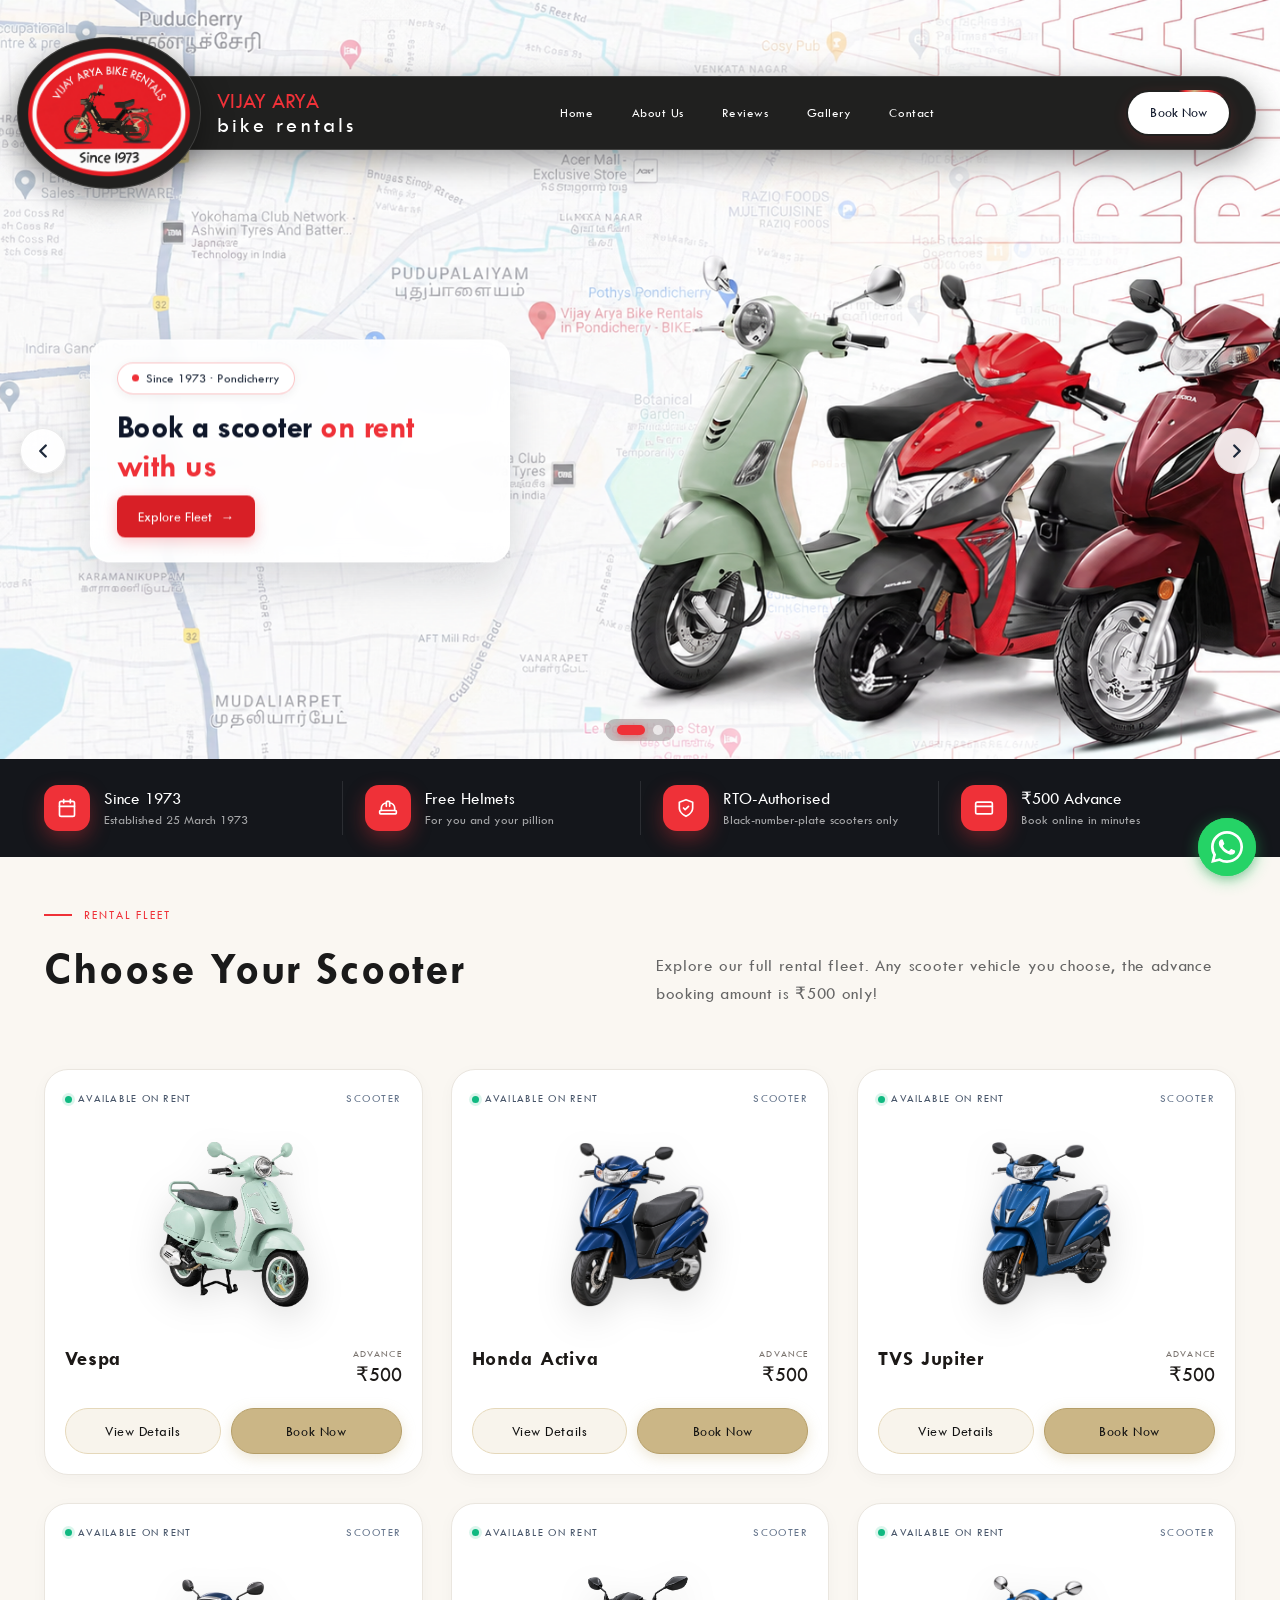
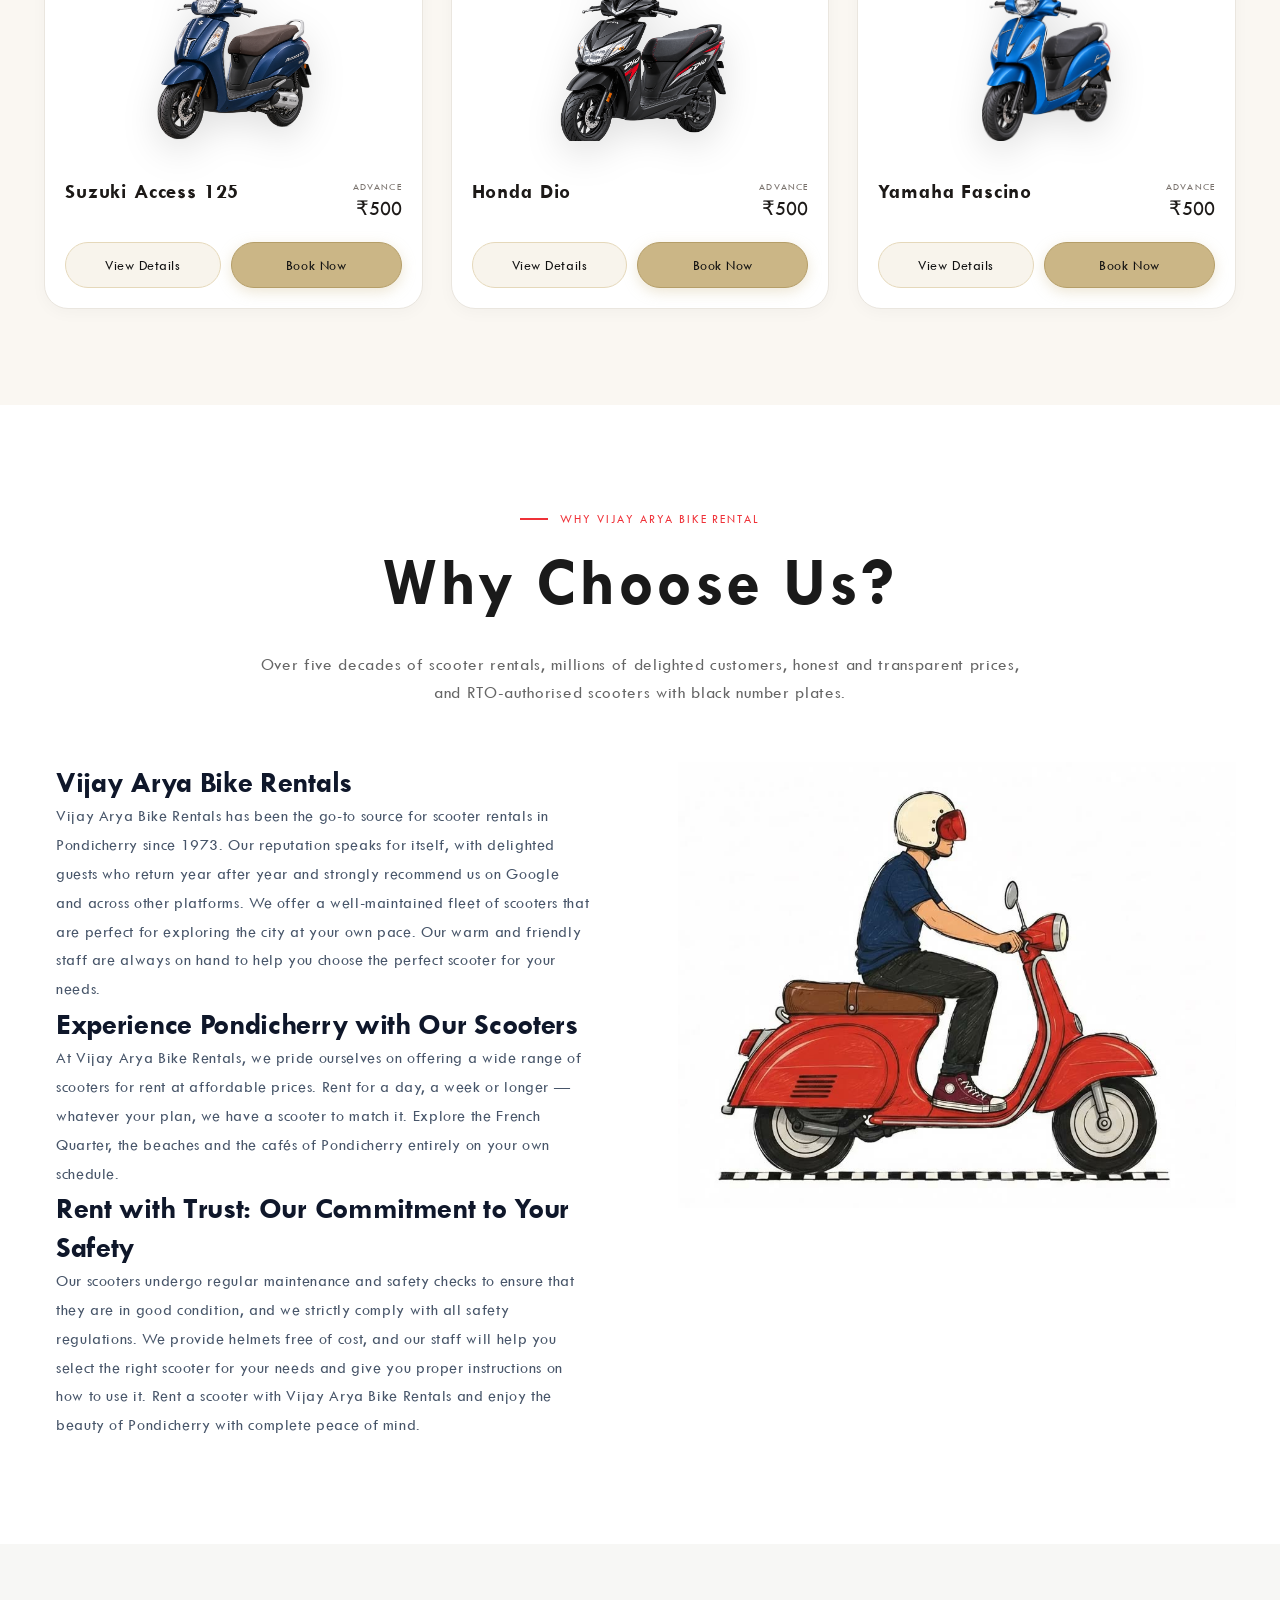
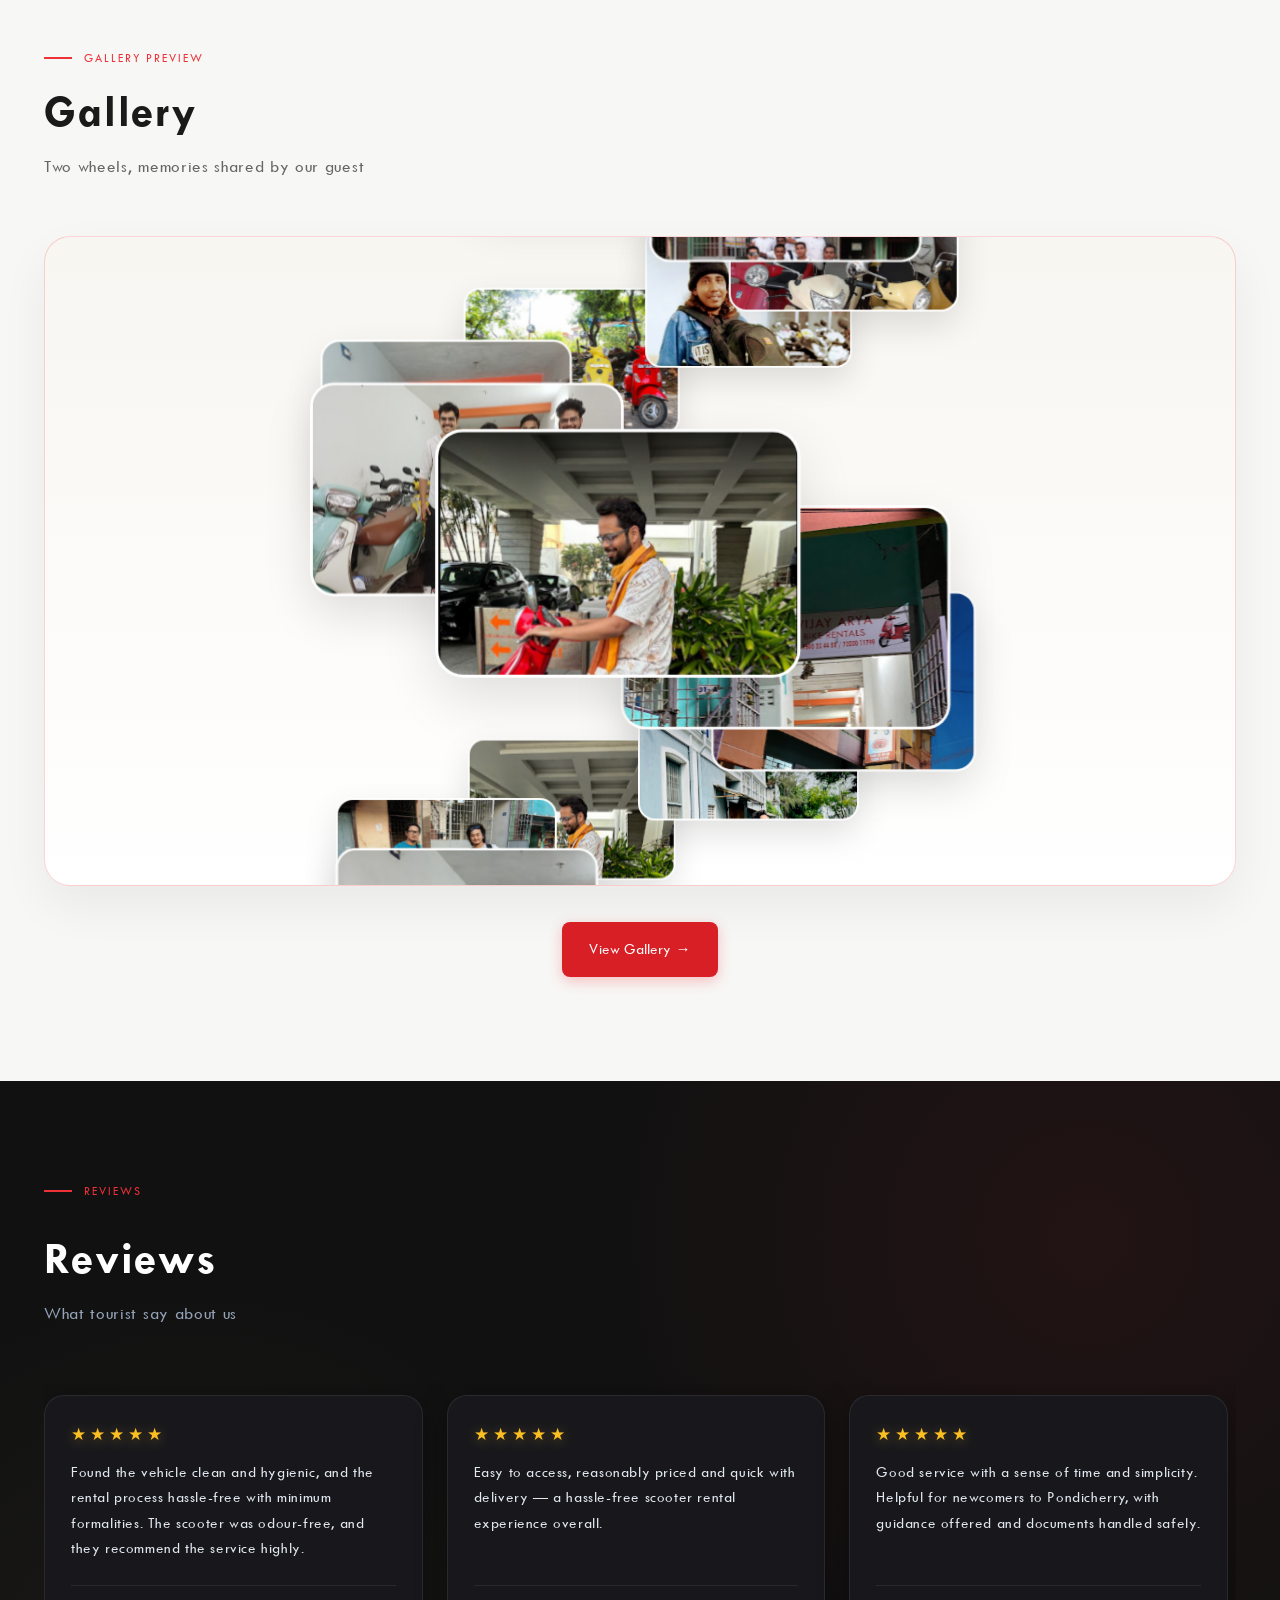
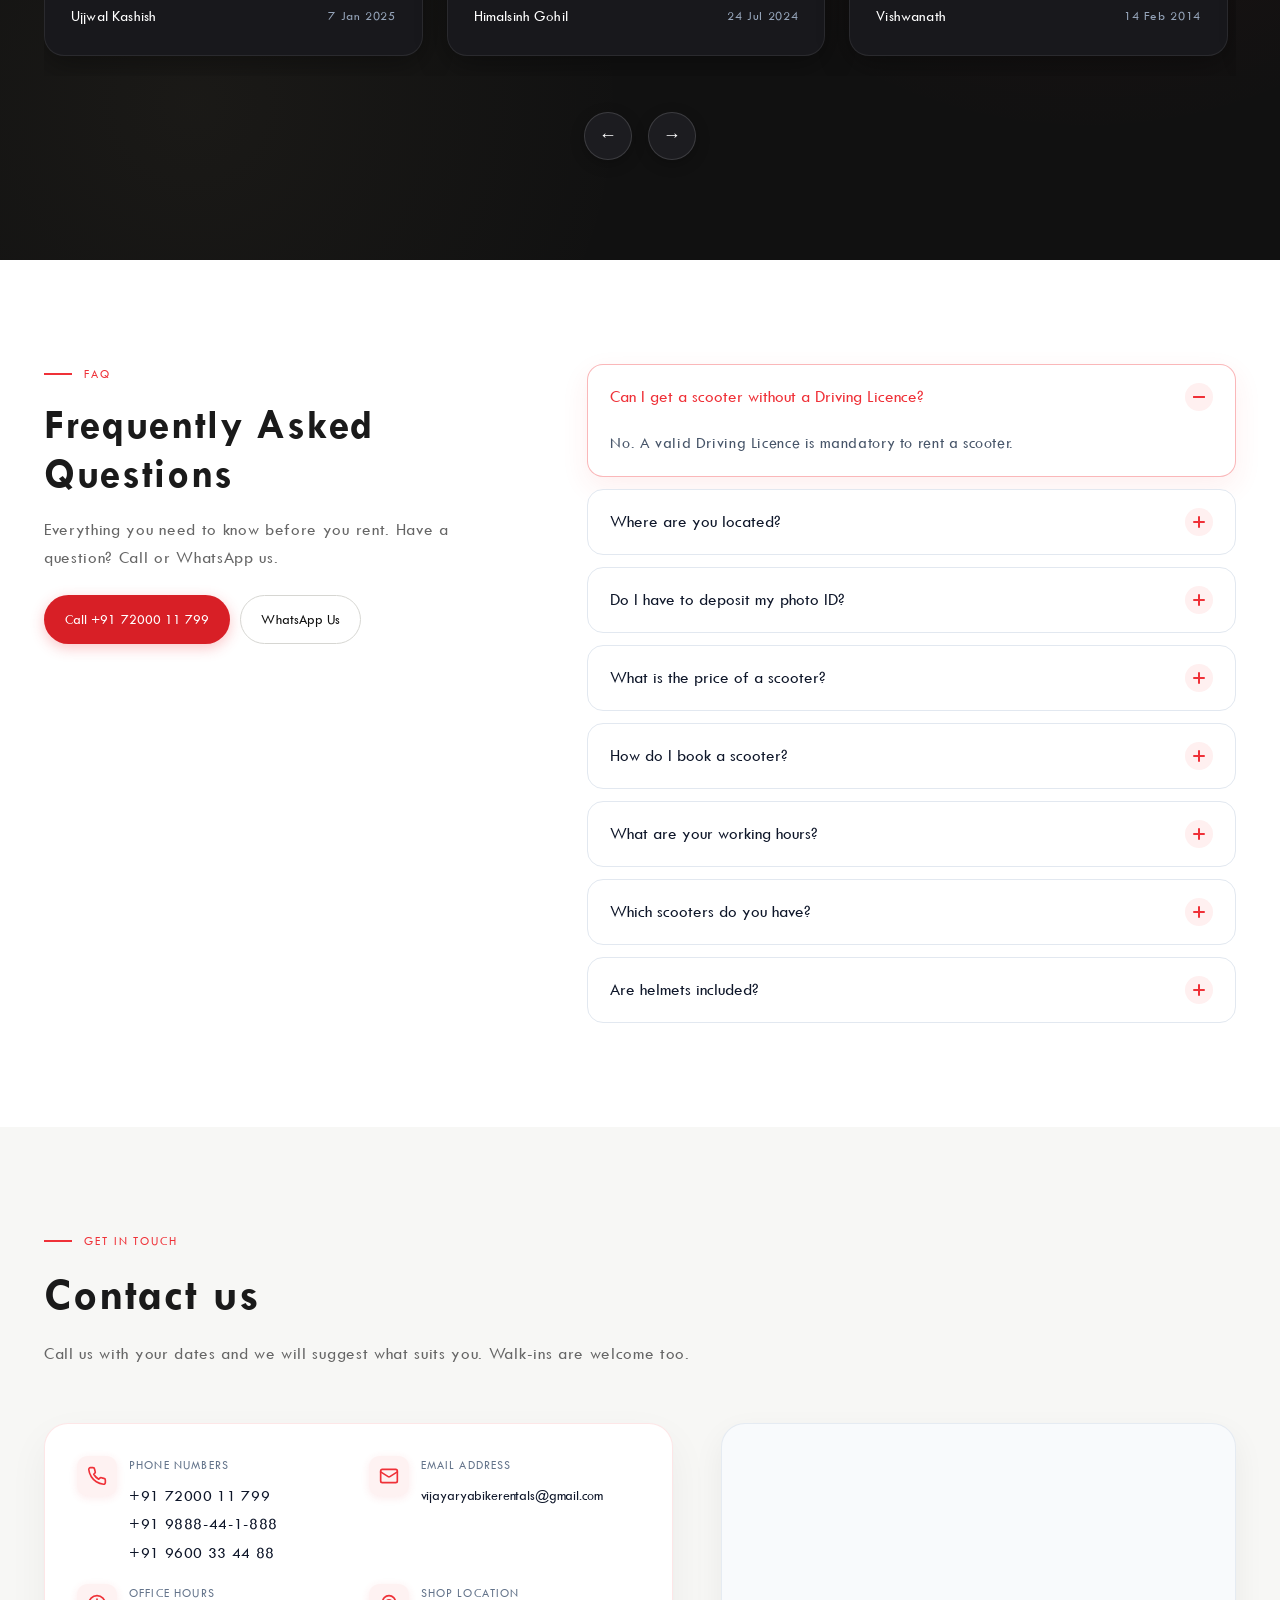
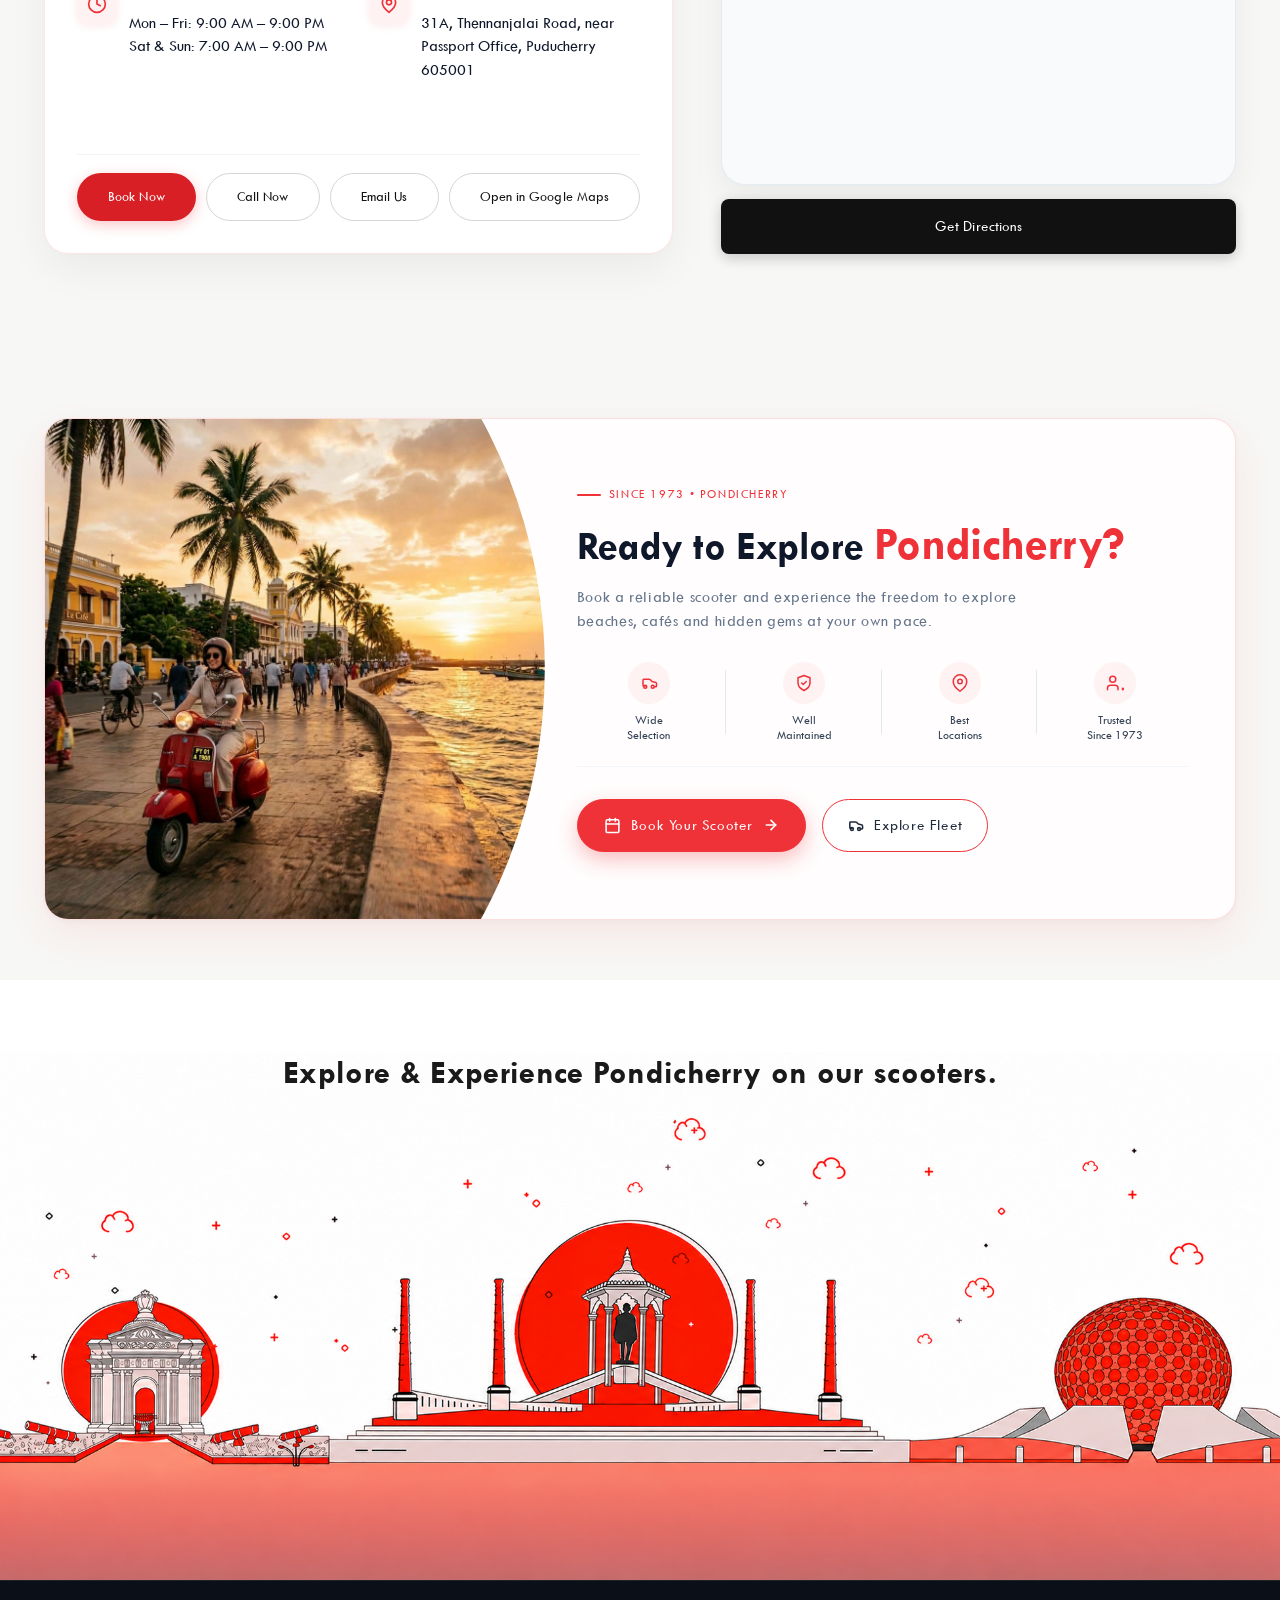
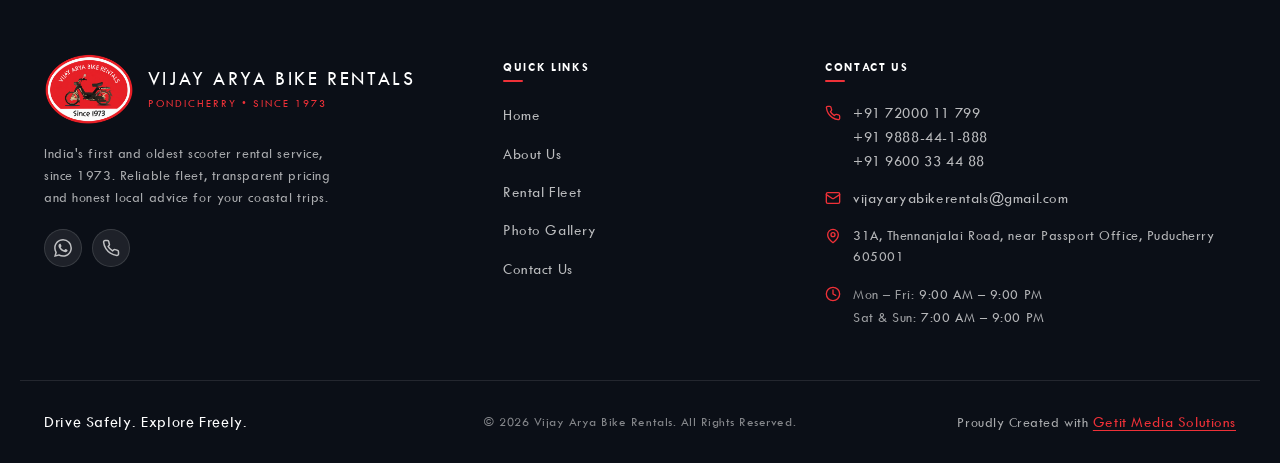
==== commit cca9e81e: "crt" ====
--- a/index.html
+++ b/index.html
@@ -13,6 +13,8 @@
   <link rel="icon" href="assets/logo/logo.png" type="image/png">
   <link rel="apple-touch-icon" href="assets/logo/logo.png">
 
+
+  
   <!-- Open Graph / social -->
   <meta property="og:type" content="website">
   <meta property="og:site_name" content="Vijay Arya Bike Rentals">
